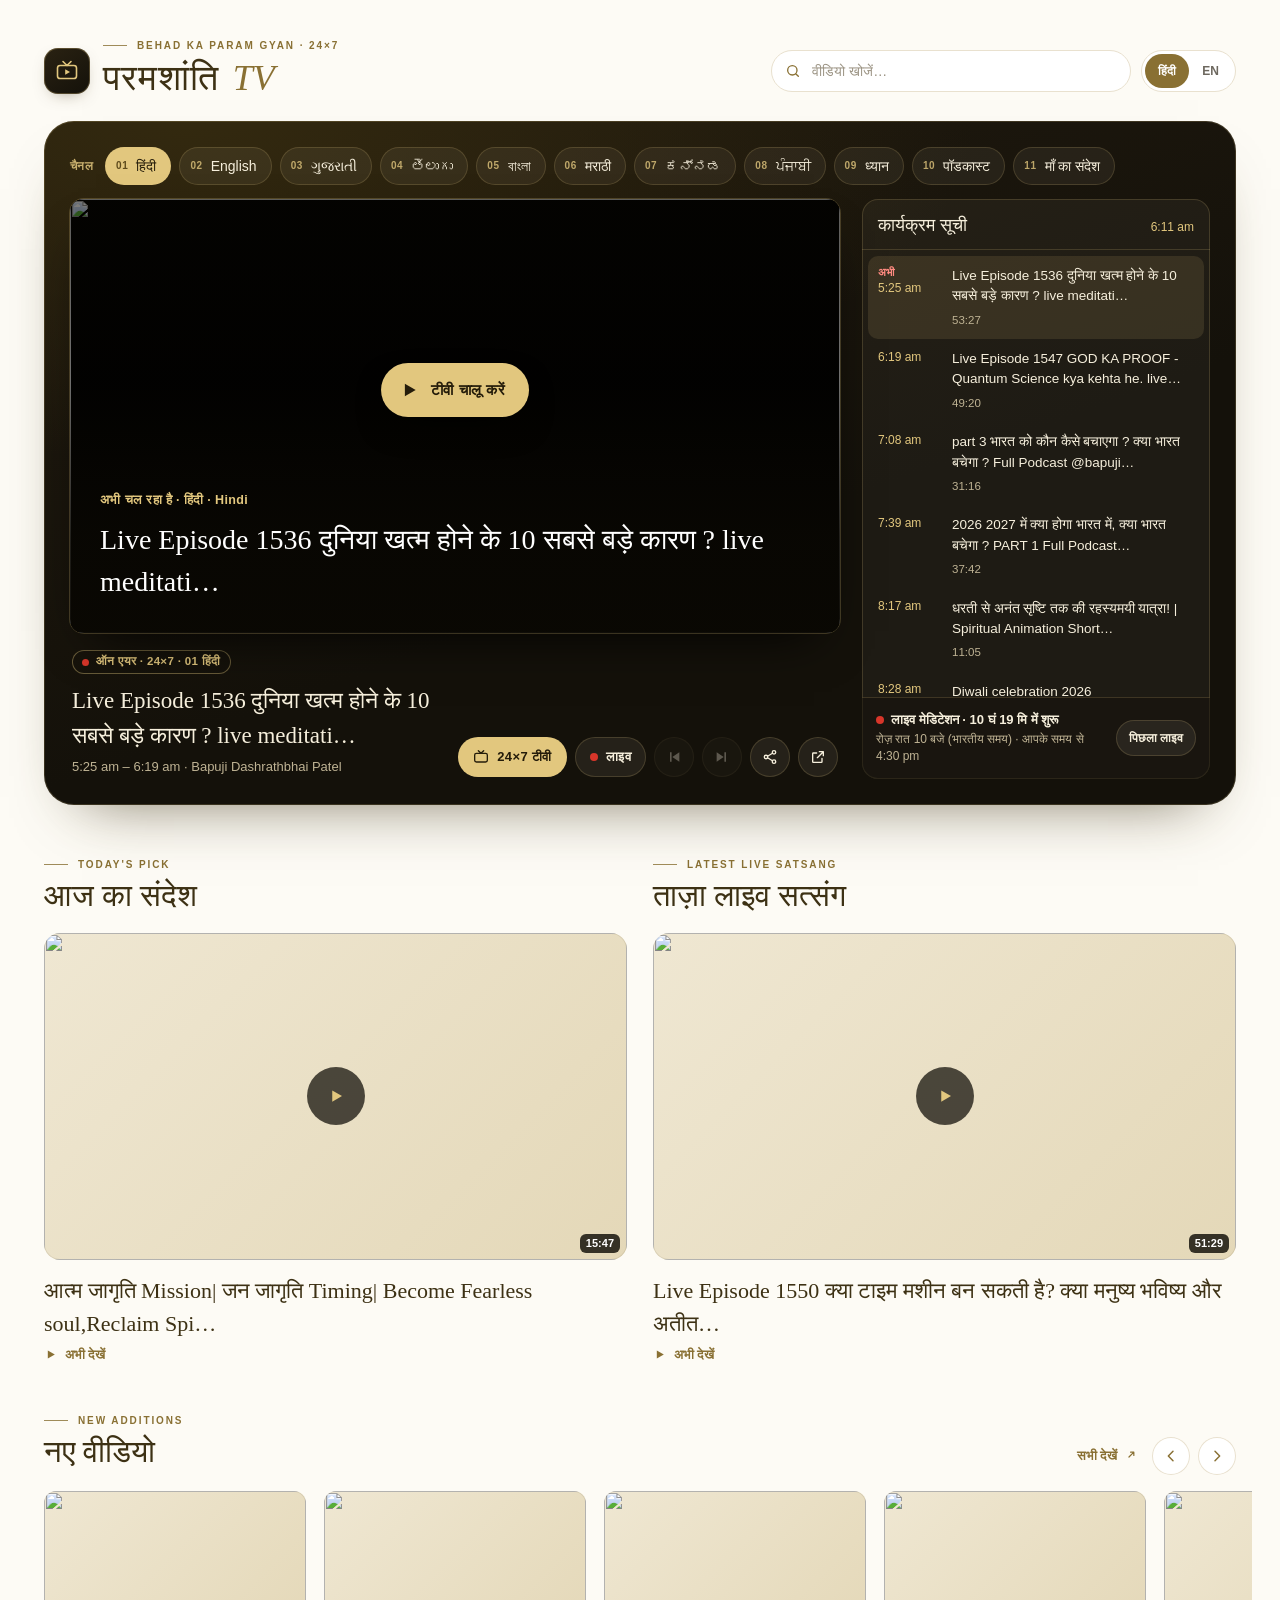
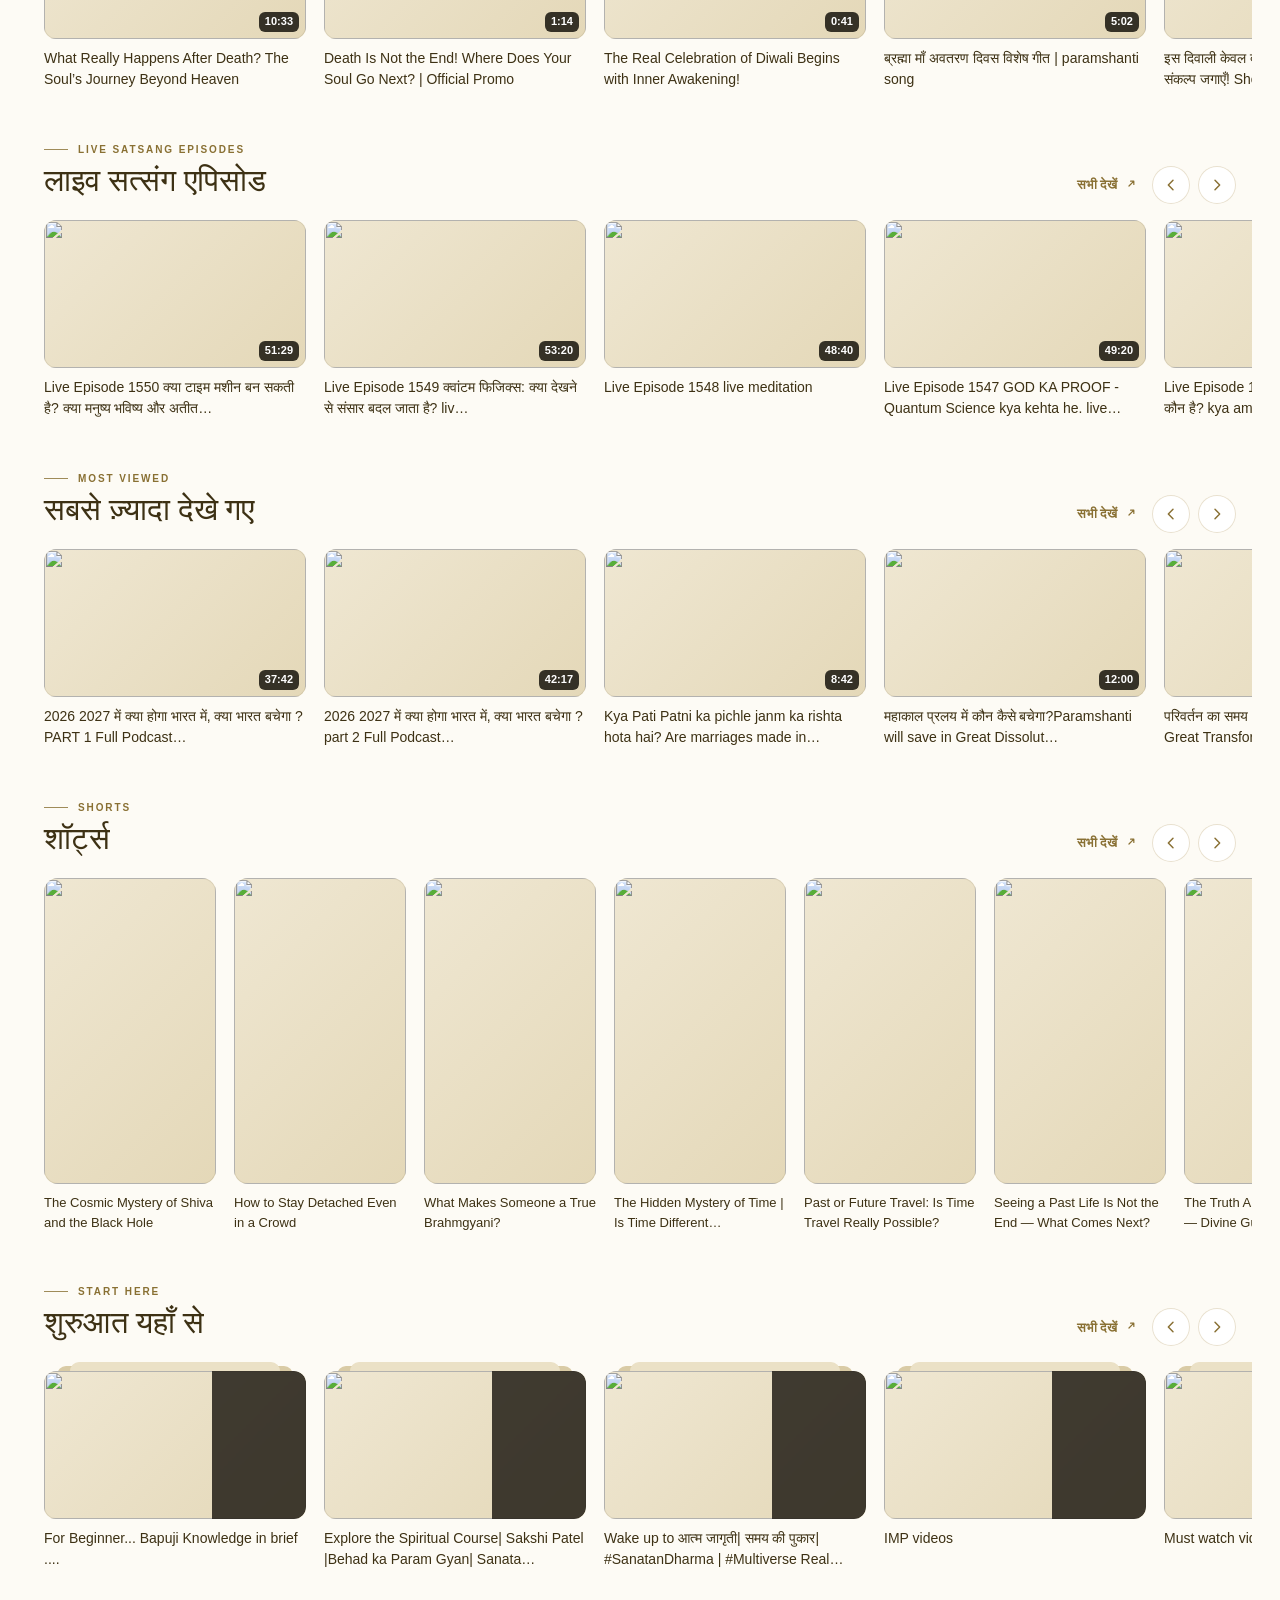
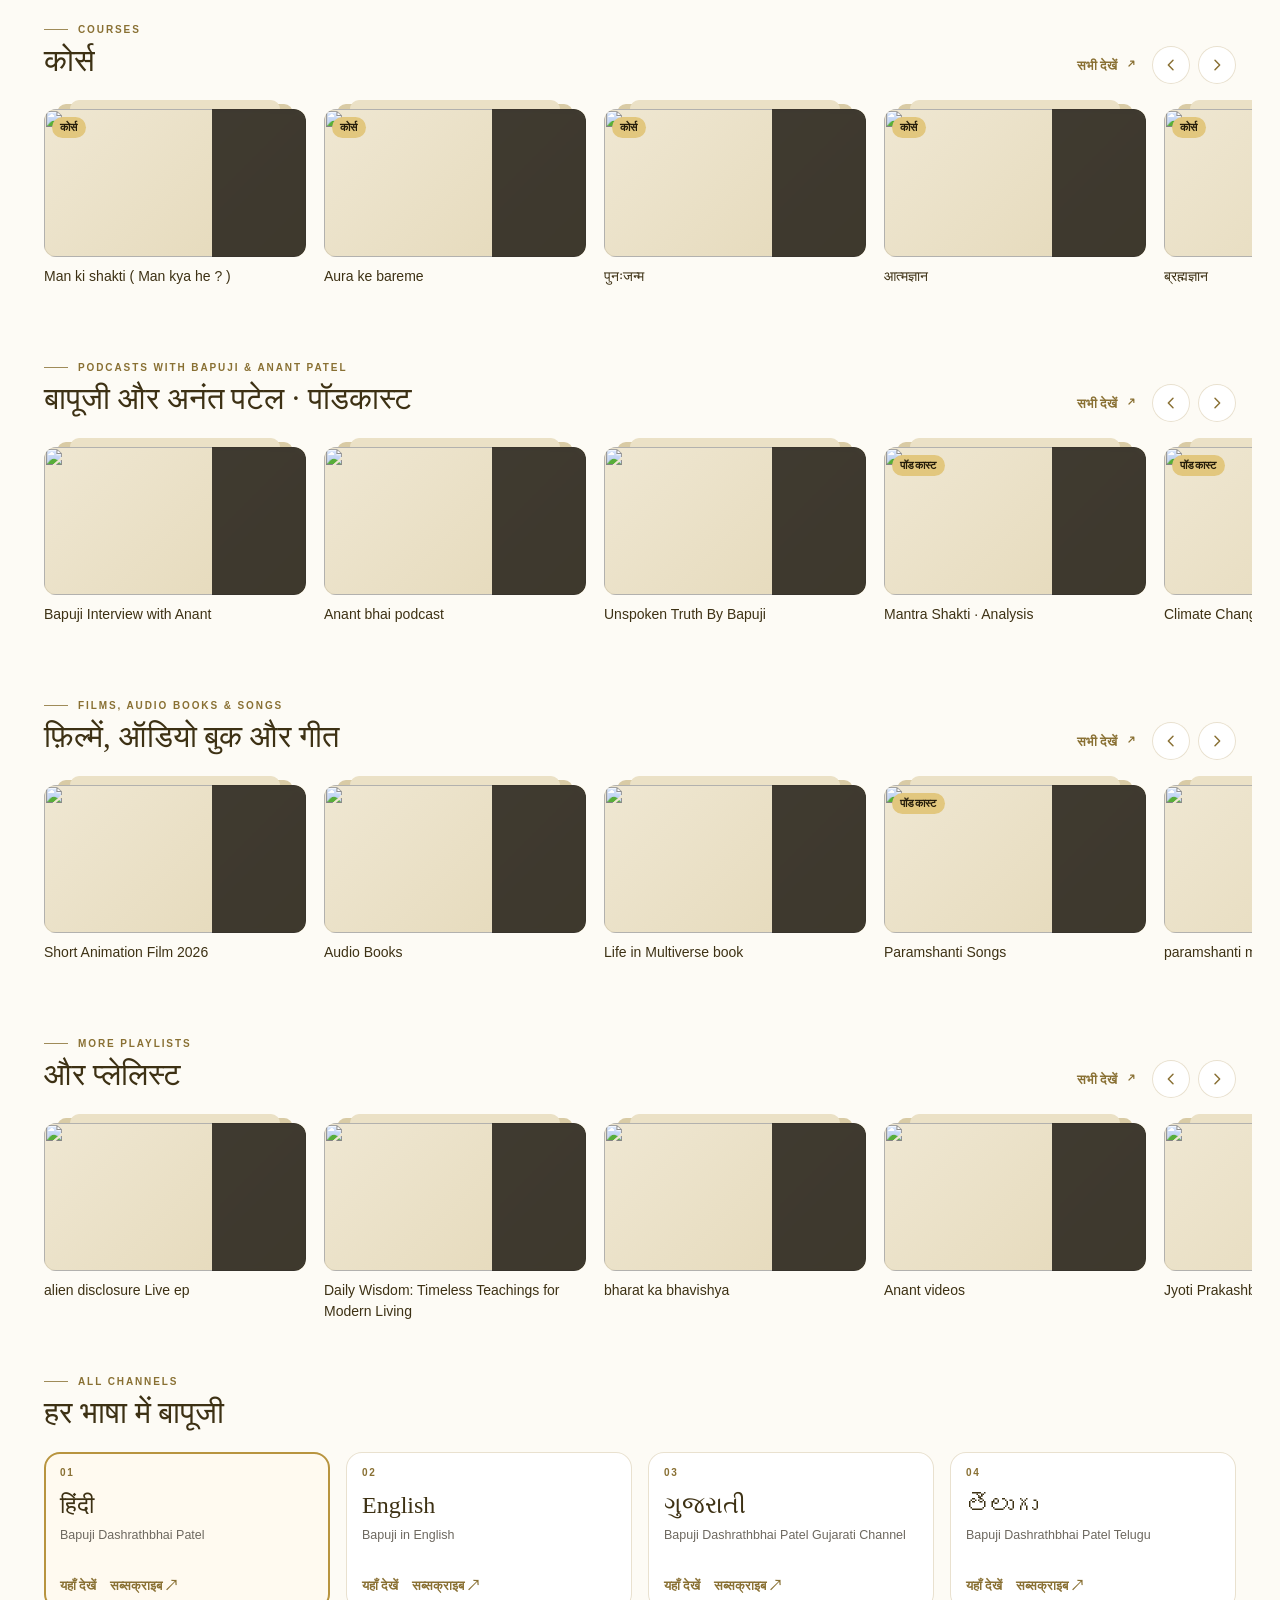
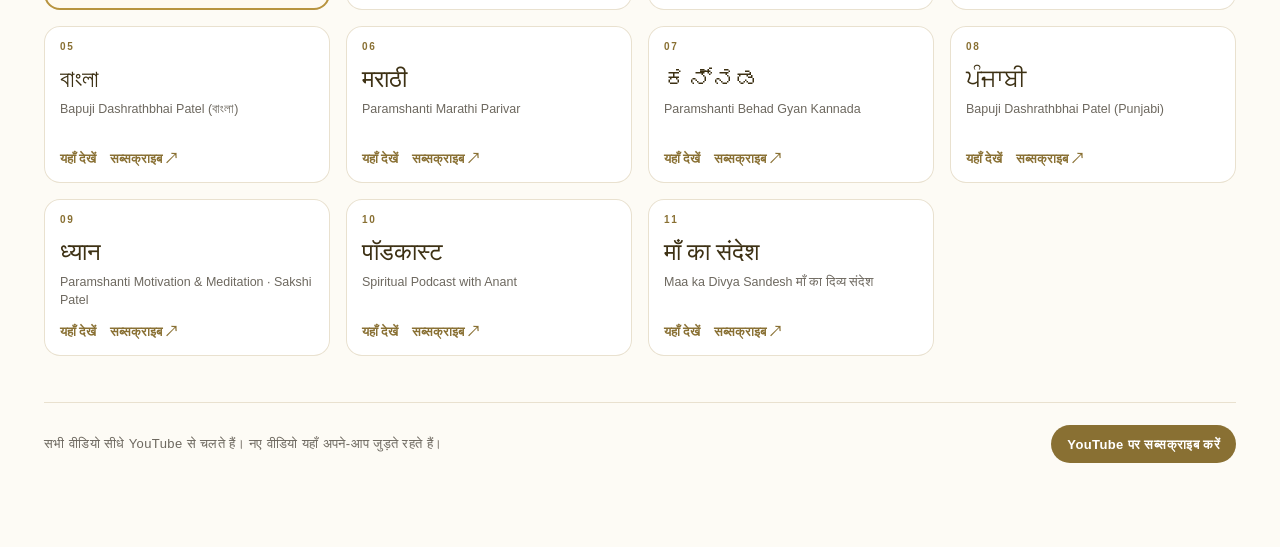
==== tv/paramshanti-tv.html @ e6269938 "Add Paramshanti TV: a TV-style page for Bapuji's YouTube channels One self-contained snippet for a S" ====
<!doctype html>
<html lang="hi">
<head>
<meta charset="utf-8">
<meta name="viewport" content="width=device-width, initial-scale=1">
<title>परमशांति TV</title>
<style>html,body{margin:0;background:#fdfbf5}</style>
</head>
<body>
<!-- Paramshanti TV · paste this whole snippet into one Squarespace Code Block (HTML) · built 2026-11-23 -->
<style id="pstv-style">
/* Paramshanti TV — self-contained, scoped to .pstv / .pstv-layer so it can sit inside a Squarespace Code Block. */
@font-face{font-family:'Psh20 DM Sans';font-style:normal;font-weight:400 600;font-display:swap;src:url(https://static1.squarespace.com/static/687e903fdaec501ece18160e/t/6ab61e0a50510f70ebcbad45/1790320138335/psh20-dm-sans.woff2) format('woff2');unicode-range:U+0000-00FF,U+0131,U+0152-0153,U+02BB-02BC,U+02C6,U+02DA,U+02DC,U+0304,U+0308,U+0329,U+2000-206F,U+20AC,U+2122,U+2191,U+2193,U+2212,U+2215,U+FEFF,U+FFFD}
@font-face{font-family:'Psh20 Noto Serif Devanagari';font-style:normal;font-weight:400;font-stretch:100%;font-display:swap;src:url(https://static1.squarespace.com/static/687e903fdaec501ece18160e/t/6ab61e0afb27b02ebd95bc57/1790320138478/psh20-noto-serif-devanagari.woff2) format('woff2');unicode-range:U+0900-097F,U+1CD0-1CF9,U+200C-200D,U+20A8,U+20B9,U+20F0,U+25CC,U+A830-A839,U+A8E0-A8FF,U+11B00-11B09}
@font-face{font-family:'Psh20 Playfair Display';font-style:italic;font-weight:400;font-display:swap;src:url(https://static1.squarespace.com/static/687e903fdaec501ece18160e/t/6ab61e0ae103ff379516e378/1790320138399/psh20-playfair-display-italic.woff2) format('woff2');unicode-range:U+0000-00FF,U+0131,U+0152-0153,U+02BB-02BC,U+02C6,U+02DA,U+02DC,U+0304,U+0308,U+0329,U+2000-206F,U+20AC,U+2122,U+2191,U+2193,U+2212,U+2215,U+FEFF,U+FFFD}
@font-face{font-family:'Psh20 Playfair Display';font-style:normal;font-weight:400;font-display:swap;src:url(https://static1.squarespace.com/static/687e903fdaec501ece18160e/t/6ab61ddef817c36bf025190b/1790320094421/psh20-playfair-display.woff2) format('woff2');unicode-range:U+0000-00FF,U+0131,U+0152-0153,U+02BB-02BC,U+02C6,U+02DA,U+02DC,U+0304,U+0308,U+0329,U+2000-206F,U+20AC,U+2122,U+2191,U+2193,U+2212,U+2215,U+FEFF,U+FFFD}

.pstv,.pstv-layer{
  --tv-paper:#fdfbf5;--tv-card:#ffffff;--tv-wash:#f6f1e4;--tv-ink:#3d3114;--tv-ink2:#5e4b1d;--tv-muted:#6d685f;
  --tv-line:#e9e1cf;--tv-gold:#897033;--tv-gold2:#b8943f;--tv-gold3:#e2c77e;--tv-night:#14110a;--tv-night2:#221b0f;
  --tv-night-line:rgba(226,199,126,.18);--tv-on-night:#f6efdc;--tv-on-night2:#bfb394;--tv-red:#d8362a;
  --tv-sans:'Psh20 DM Sans','DM Sans',-apple-system,BlinkMacSystemFont,'Segoe UI',Roboto,'Noto Sans Devanagari','Kohinoor Devanagari','Nirmala UI',Arial,sans-serif;
  --tv-serif:'Psh20 Playfair Display','Playfair Display','Psh20 Noto Serif Devanagari','Noto Serif Devanagari','Kohinoor Devanagari','Nirmala UI',Georgia,serif;
  --tv-ease:cubic-bezier(.22,.61,.36,1);
}
.pstv{box-sizing:border-box;position:relative;display:block;width:100%;margin:0;padding:22px 16px 56px;background:var(--tv-paper);color:var(--tv-ink);
  font:400 15px/1.55 var(--tv-sans);text-align:left;letter-spacing:0;-webkit-font-smoothing:antialiased;overflow-wrap:anywhere}
.pstv[data-w="m"]{padding:30px 28px 68px}
.pstv[data-w="l"]{padding:38px 44px 84px}
.pstv *,.pstv *::before,.pstv *::after,.pstv-layer *,.pstv-layer *::before,.pstv-layer *::after{box-sizing:border-box}
.pstv :where(h1,h2,h3,h4,p,ol,ul,li,figure){margin:0;padding:0;color:inherit;font:inherit;letter-spacing:inherit;text-transform:none;list-style:none}
.pstv :where(button),.pstv-layer :where(button){appearance:none;font:inherit;color:inherit;background:none;border:0;border-radius:0;padding:0;margin:0;cursor:pointer;text-align:inherit;letter-spacing:inherit;text-transform:none;min-height:0;box-shadow:none}
.pstv :where(a),.pstv-layer :where(a){color:inherit;text-decoration:none}
.pstv :where(img),.pstv-layer :where(img){display:block;max-width:100%}
.pstv svg,.pstv-layer svg{display:block;flex-shrink:0}
.pstv :where(button,a,input):focus-visible,.pstv-layer :where(button,a):focus-visible{outline:2px solid var(--tv-gold2);outline-offset:3px}
.pstv [hidden],.pstv-layer[hidden]{display:none!important}
.pstv .pstv-in{max-width:1480px;margin:0 auto}

/* ---------- top bar ---------- */
.pstv .pstv-top{display:flex;flex-wrap:wrap;align-items:center;gap:14px 20px;margin-bottom:18px}
.pstv .pstv-brand{display:flex;align-items:center;gap:13px;margin-right:auto;min-width:0}
.pstv .pstv-mark{width:46px;height:46px;border-radius:14px;display:grid;place-items:center;color:var(--tv-gold3);
  background:linear-gradient(145deg,#2a2212,#14110a);box-shadow:inset 0 0 0 1px rgba(226,199,126,.28),0 6px 18px -10px rgba(61,49,20,.7)}
.pstv .pstv-kicker{display:flex;align-items:center;gap:10px;font:600 10px/1.5 var(--tv-sans);letter-spacing:.19em;text-transform:uppercase;color:var(--tv-gold)}
.pstv .pstv-kicker::before{content:'';width:24px;height:1px;background:currentColor;opacity:.8}
.pstv .pstv-logo{font:400 30px/1.4 var(--tv-serif);color:var(--tv-ink);white-space:nowrap}
.pstv .pstv-logo em{font-style:italic;color:var(--tv-gold);margin-left:.12em}
.pstv[data-w="l"] .pstv-logo{font-size:36px}
.pstv .pstv-tools{display:flex;align-items:center;gap:10px;flex:1 1 260px;justify-content:flex-end;min-width:0}
.pstv .pstv-search{position:relative;flex:1 1 auto;max-width:360px;min-width:0}
.pstv .pstv-search svg{position:absolute;left:14px;top:50%;transform:translateY(-50%);color:var(--tv-gold);pointer-events:none}
.pstv .pstv-search input{width:100%;height:42px;margin:0;padding:0 14px 0 40px;border:1px solid var(--tv-line);border-radius:999px;background:var(--tv-card);
  color:var(--tv-ink);font:400 14px/1 var(--tv-sans);box-shadow:none;outline:0;transition:border-color .2s}
.pstv .pstv-search input::placeholder{color:#9b9383}
.pstv .pstv-search input:focus{border-color:var(--tv-gold2)}
.pstv .pstv-ui{display:inline-flex;border:1px solid var(--tv-line);border-radius:999px;background:var(--tv-card);padding:3px;flex:none}
.pstv .pstv-ui button{height:34px;padding:0 13px;border-radius:999px;font:600 12px/1 var(--tv-sans);color:var(--tv-muted)}
.pstv .pstv-ui button[aria-pressed="true"]{background:var(--tv-gold);color:#fff}

.pstv .is-deva{letter-spacing:.03em!important;text-transform:none!important}
.pstv .pstv-kicker.is-deva,.pstv .pstv-poster-k.is-deva{font-size:12.5px}
.pstv .pstv-badge.is-deva,.pstv .pstv-chlabel.is-deva{font-size:11.5px}
.pstv .pstv-gtime small.is-deva,.pstv .pstv-tag.is-deva{font-size:10.5px}

/* ---------- the TV set ---------- */
.pstv .pstv-set{position:relative;border-radius:22px;padding:14px;color:var(--tv-on-night);
  background:radial-gradient(120% 90% at 12% 0%,#33290f 0%,rgba(51,41,15,0) 55%),linear-gradient(160deg,var(--tv-night2),var(--tv-night) 60%);
  box-shadow:0 30px 60px -38px rgba(61,49,20,.75),inset 0 0 0 1px var(--tv-night-line)}
.pstv[data-w="m"] .pstv-set{padding:20px;border-radius:26px}
.pstv[data-w="l"] .pstv-set{padding:26px;border-radius:30px}

.pstv .pstv-chbar{display:flex;align-items:center;gap:12px;margin-bottom:14px;min-width:0}
.pstv .pstv-chlabel{flex:none;font:600 10px/1 var(--tv-sans);letter-spacing:.19em;text-transform:uppercase;color:var(--tv-gold3);opacity:.85}
.pstv .pstv-chips{display:flex;gap:8px;overflow-x:auto;scrollbar-width:none;padding:3px;margin:-3px;min-width:0;flex:1 1 auto;-webkit-overflow-scrolling:touch}
.pstv .pstv-chips::-webkit-scrollbar{display:none}
.pstv .pstv-chip{flex:none;display:inline-flex;align-items:center;gap:8px;height:38px;padding:0 15px 0 11px;border-radius:999px;
  background:rgba(246,239,220,.06);box-shadow:inset 0 0 0 1px var(--tv-night-line);color:var(--tv-on-night);font:500 14px/1 var(--tv-sans);white-space:nowrap;
  transition:background .2s,color .2s}
.pstv .pstv-chip i{font:600 10px/1 var(--tv-sans);font-style:normal;letter-spacing:.06em;color:var(--tv-gold3);opacity:.8;font-variant-numeric:tabular-nums}
.pstv .pstv-chip:hover{background:rgba(246,239,220,.12)}
.pstv .pstv-chip[aria-selected="true"]{background:var(--tv-gold3);color:#241c0a;box-shadow:none}
.pstv .pstv-chip[aria-selected="true"] i{color:#5e4b1d;opacity:1}

.pstv .pstv-stage{display:grid;gap:16px}
.pstv[data-w="l"] .pstv-stage{grid-template-columns:minmax(0,1fr) 348px;gap:22px;align-items:stretch}
.pstv .pstv-main{min-width:0}
.pstv .pstv-screen{position:relative;aspect-ratio:16/9;border-radius:14px;background:#000;box-shadow:0 0 0 1px rgba(226,199,126,.22),0 24px 50px -26px #000}
.pstv .pstv-frame{position:absolute;inset:0;border-radius:inherit;overflow:hidden;background:#000}
.pstv .pstv-frame iframe{position:absolute;inset:0;width:100%;height:100%;border:0;display:block}
.pstv .pstv-poster{position:absolute;inset:0;border-radius:inherit;overflow:hidden;display:flex;align-items:flex-end;background:#000;color:#fff;
  transition:opacity .5s var(--tv-ease),visibility .5s}
.pstv .pstv-poster img{position:absolute;inset:0;width:100%;height:100%;object-fit:cover;opacity:.72}
.pstv .pstv-poster::after{content:'';position:absolute;inset:0;background:linear-gradient(to top,rgba(10,8,3,.96),rgba(10,8,3,.82) 22%,rgba(10,8,3,.2) 58%,rgba(10,8,3,.35))}
.pstv .pstv-poster-text{position:relative;z-index:1;padding:18px 18px 20px;max-width:760px}
.pstv[data-w="l"] .pstv-poster-text{padding:28px 30px 30px}
.pstv .pstv-poster-k{font:600 10px/1.5 var(--tv-sans);letter-spacing:.19em;text-transform:uppercase;color:var(--tv-gold3)}
.pstv .pstv-poster-t{font:400 19px/1.5 var(--tv-serif);margin-top:2px;padding-top:.22em;display:-webkit-box;-webkit-line-clamp:2;-webkit-box-orient:vertical;overflow:hidden}
.pstv[data-w="s"] .pstv-poster-t{display:none}
.pstv[data-w="s"] .pstv-poster-play{top:50%;height:48px;font-size:14px}
.pstv[data-w="m"] .pstv-poster-t{font-size:24px}
.pstv[data-w="l"] .pstv-poster-t{font-size:28px}
.pstv .pstv-poster-play{position:absolute;z-index:1;left:50%;top:44%;transform:translate(-50%,-50%);display:flex;align-items:center;gap:12px;height:54px;padding:0 24px 0 18px;
  border-radius:999px;background:var(--tv-gold3);color:#241c0a;font:600 15px/1 var(--tv-sans);white-space:nowrap;box-shadow:0 14px 34px -12px rgba(0,0,0,.8);transition:transform .25s var(--tv-ease)}
.pstv .pstv-poster:hover .pstv-poster-play{transform:translate(-50%,-50%) scale(1.04)}
.pstv .pstv-screen.is-on .pstv-poster{opacity:0;visibility:hidden;pointer-events:none}
.pstv .pstv-screen.is-docked .pstv-poster{opacity:1;visibility:visible;pointer-events:none}
.pstv .pstv-screen.is-docked .pstv-poster-play{display:none}
.pstv .pstv-unmute{position:absolute;z-index:3;top:12px;left:50%;transform:translateX(-50%);display:inline-flex;align-items:center;gap:8px;height:38px;padding:0 16px 0 12px;
  border-radius:999px;background:rgba(20,17,10,.86);color:#fff;font:600 13px/1 var(--tv-sans);white-space:nowrap;box-shadow:inset 0 0 0 1px rgba(226,199,126,.5);backdrop-filter:blur(6px)}
.pstv .pstv-banner{position:absolute;z-index:3;left:12px;top:12px;padding:10px 16px;border-radius:12px;background:rgba(20,17,10,.88);color:#fff;
  box-shadow:inset 0 0 0 1px rgba(226,199,126,.4);pointer-events:none;opacity:0;transform:translateY(-8px);transition:opacity .3s,transform .3s var(--tv-ease)}
.pstv .pstv-banner.is-show{opacity:1;transform:none}
.pstv .pstv-banner b{display:block;font:600 10px/1.4 var(--tv-sans);letter-spacing:.19em;text-transform:uppercase;color:var(--tv-gold3)}
.pstv .pstv-banner span{font:400 20px/1.3 var(--tv-serif)}
.pstv .pstv-frame.is-docked{position:fixed;inset:auto 14px 14px auto;width:min(340px,58vw);aspect-ratio:16/9;z-index:99990;border-radius:12px;
  box-shadow:0 18px 44px -14px rgba(0,0,0,.7),0 0 0 1px rgba(226,199,126,.45)}
.pstv .pstv-dockx{position:absolute;z-index:4;top:6px;right:6px;width:30px;height:30px;border-radius:50%;background:rgba(20,17,10,.86);color:#fff;display:none;place-items:center}
.pstv .pstv-frame.is-docked .pstv-dockx{display:grid}

.pstv .pstv-now{display:grid;gap:12px;padding:16px 2px 2px}
.pstv[data-w="m"] .pstv-now,.pstv[data-w="l"] .pstv-now{grid-template-columns:minmax(0,1fr) auto;align-items:end;gap:16px 24px}
.pstv .pstv-badge{display:inline-flex;align-items:center;gap:7px;height:24px;padding:0 10px;border-radius:999px;font:600 10px/1 var(--tv-sans);letter-spacing:.14em;text-transform:uppercase;
  color:var(--tv-gold3);box-shadow:inset 0 0 0 1px rgba(226,199,126,.4)}
.pstv .pstv-badge::before{content:'';width:7px;height:7px;border-radius:50%;background:var(--tv-red);animation:pstv-pulse 1.8s infinite}
.pstv .pstv-badge[data-mode="vod"]::before,.pstv .pstv-badge[data-mode="list"]::before{background:var(--tv-gold3);animation:none}
@keyframes pstv-pulse{0%,100%{opacity:1}50%{opacity:.35}}
.pstv .pstv-title{font:400 19px/1.5 var(--tv-serif);color:var(--tv-on-night);margin-top:5px;padding-top:.22em;display:-webkit-box;-webkit-line-clamp:2;-webkit-box-orient:vertical;overflow:hidden}
.pstv[data-w="l"] .pstv-title{font-size:23px}
.pstv .pstv-sub{font:400 13px/1.5 var(--tv-sans);color:var(--tv-on-night2);margin-top:4px}
.pstv .pstv-ctl{display:flex;flex-wrap:wrap;gap:8px}
.pstv .pstv-btn{display:inline-flex;align-items:center;justify-content:center;gap:8px;height:40px;padding:0 15px;border-radius:999px;font:600 13px/1 var(--tv-sans);white-space:nowrap;
  color:var(--tv-on-night);background:rgba(246,239,220,.07);box-shadow:inset 0 0 0 1px var(--tv-night-line);transition:background .2s,color .2s,opacity .2s}
.pstv .pstv-btn:hover{background:rgba(246,239,220,.15)}
.pstv .pstv-btn.is-icon{width:40px;padding:0}
.pstv .pstv-btn[aria-pressed="true"]{background:var(--tv-gold3);color:#241c0a;box-shadow:none}
.pstv .pstv-btn[disabled]{opacity:.32;cursor:default;pointer-events:none}
.pstv .pstv-btn.is-live .pstv-dot{width:8px;height:8px;border-radius:50%;background:var(--tv-red)}
.pstv .pstv-btn.is-live.is-now .pstv-dot{animation:pstv-pulse 1.2s infinite}

/* ---------- programme guide ---------- */
.pstv .pstv-guide{display:flex;flex-direction:column;min-width:0;min-height:0;border-radius:16px;background:rgba(246,239,220,.045);box-shadow:inset 0 0 0 1px var(--tv-night-line);overflow:hidden}
.pstv[data-w="l"] .pstv-guide{position:relative}
.pstv[data-w="l"] .pstv-guide-in{position:absolute;inset:0;display:flex;flex-direction:column}
.pstv .pstv-guide-in{display:flex;flex-direction:column;min-height:0}
.pstv .pstv-guide-head{display:flex;align-items:baseline;justify-content:space-between;gap:12px;padding:15px 16px 11px;border-bottom:1px solid var(--tv-night-line)}
.pstv .pstv-guide-head h3{font:400 18px/1.3 var(--tv-serif);color:var(--tv-on-night)}
.pstv .pstv-clock{font:500 12px/1 var(--tv-sans);color:var(--tv-gold3);font-variant-numeric:tabular-nums;white-space:nowrap}
.pstv .pstv-glist{flex:1 1 auto;min-height:0;overflow-y:auto;max-height:340px;padding:6px;scrollbar-width:thin;scrollbar-color:rgba(226,199,126,.35) transparent}
.pstv[data-w="l"] .pstv-glist{max-height:none}
.pstv .pstv-gi{display:grid;grid-template-columns:64px minmax(0,1fr);gap:10px;align-items:start;width:100%;padding:9px 10px;border-radius:10px;transition:background .2s}
.pstv .pstv-gi:hover{background:rgba(246,239,220,.07)}
.pstv .pstv-gi.is-now{background:rgba(226,199,126,.12);cursor:default}
.pstv .pstv-gtime{font:500 12px/1.5 var(--tv-sans);color:var(--tv-gold3);font-variant-numeric:tabular-nums;white-space:nowrap}
.pstv .pstv-gtime small{display:block;font:600 9px/1.4 var(--tv-sans);letter-spacing:.14em;text-transform:uppercase;color:#ff8a80}
.pstv .pstv-gt{padding-top:.1em;font:400 13.5px/1.5 var(--tv-sans);color:var(--tv-on-night);display:-webkit-box;-webkit-line-clamp:2;-webkit-box-orient:vertical;overflow:hidden}
.pstv .pstv-gd{font:400 11.5px/1.4 var(--tv-sans);color:var(--tv-on-night2);margin-top:2px}
.pstv .pstv-gbar{height:3px;border-radius:3px;background:rgba(246,239,220,.14);margin-top:7px;overflow:hidden}
.pstv .pstv-gbar i{display:block;height:100%;background:var(--tv-gold3);border-radius:3px}
.pstv .pstv-livecard{flex:none;display:flex;align-items:center;gap:12px;padding:13px 14px;border-top:1px solid var(--tv-night-line);background:rgba(20,17,10,.5)}
.pstv .pstv-livecard-t{flex:1 1 auto;min-width:0}
.pstv .pstv-livecard-t b{display:flex;align-items:center;gap:7px;font:600 13px/1.4 var(--tv-sans);color:var(--tv-on-night)}
.pstv .pstv-livecard-t b::before{content:'';width:8px;height:8px;border-radius:50%;background:var(--tv-red);flex:none}
.pstv .pstv-livecard.is-now b::before{animation:pstv-pulse 1.2s infinite}
.pstv .pstv-livecard-t span{display:block;font:400 12px/1.45 var(--tv-sans);color:var(--tv-on-night2);margin-top:2px}
.pstv .pstv-livecard .pstv-btn{height:36px;padding:0 13px;font-size:12px;flex:none}
.pstv .pstv-livecard.is-now .pstv-btn{background:var(--tv-red);color:#fff;box-shadow:none}

/* ---------- body sections ---------- */
.pstv .pstv-body{margin-top:8px}
.pstv .pstv-sec{margin-top:38px}
.pstv[data-w="l"] .pstv-sec{margin-top:52px}
.pstv .pstv-head{display:flex;align-items:flex-end;gap:12px 16px;margin-bottom:16px}
.pstv .pstv-head-t{min-width:0;margin-right:auto}
.pstv .pstv-h2{font:400 25px/1.45 var(--tv-serif);color:var(--tv-ink);margin-top:2px}
.pstv[data-w="l"] .pstv-h2{font-size:31px}
.pstv .pstv-more{flex:none;display:inline-flex;align-items:center;gap:6px;height:36px;font:600 12.5px/1 var(--tv-sans);color:var(--tv-gold);border-bottom:1px solid transparent;white-space:nowrap}
.pstv .pstv-more:hover{color:var(--tv-ink2)}
.pstv .pstv-arrows{display:none;gap:8px;flex:none}
.pstv[data-w="m"] .pstv-arrows,.pstv[data-w="l"] .pstv-arrows{display:flex}
.pstv .pstv-arrow{width:38px;height:38px;border-radius:50%;display:grid;place-items:center;background:var(--tv-card);color:var(--tv-gold);box-shadow:inset 0 0 0 1px var(--tv-line);transition:background .2s,color .2s}
.pstv .pstv-arrow:hover{background:var(--tv-gold);color:#fff}
.pstv .pstv-rail{display:flex;gap:14px;overflow-x:auto;scroll-snap-type:x proximity;scrollbar-width:none;padding:4px 16px 10px;margin:-4px -16px -10px;scroll-padding-left:16px;-webkit-overflow-scrolling:touch}
.pstv .pstv-rail::-webkit-scrollbar{display:none}
.pstv[data-w="l"] .pstv-rail{gap:18px}

.pstv .pstv-card{flex:none;width:232px;scroll-snap-align:start;display:block;text-align:left}
.pstv[data-w="l"] .pstv-card{width:262px}
.pstv .pstv-grid .pstv-card{width:auto}
.pstv .pstv-th{position:relative;display:block;aspect-ratio:16/9;border-radius:12px;overflow:hidden;background:linear-gradient(135deg,#efe7d2,#e4d8b8)}
.pstv .pstv-th img{width:100%;height:100%;object-fit:cover;transition:transform .5s var(--tv-ease)}
.pstv .pstv-card:hover .pstv-th img{transform:scale(1.045)}
.pstv .pstv-th::after{content:'';position:absolute;inset:0;border-radius:inherit;box-shadow:inset 0 0 0 1px rgba(61,49,20,.1);pointer-events:none}
.pstv .pstv-dur{position:absolute;right:7px;bottom:7px;padding:3px 6px;border-radius:6px;background:rgba(20,17,10,.84);color:#fff;font:600 11px/1.2 var(--tv-sans);font-variant-numeric:tabular-nums}
.pstv .pstv-pl{position:absolute;left:50%;top:50%;width:46px;height:46px;margin:-23px 0 0 -23px;border-radius:50%;display:grid;place-items:center;background:rgba(20,17,10,.74);color:var(--tv-gold3);
  opacity:0;transform:scale(.86);transition:opacity .25s,transform .25s var(--tv-ease)}
.pstv .pstv-card:hover .pstv-pl,.pstv .pstv-card:focus-visible .pstv-pl{opacity:1;transform:none}
.pstv .pstv-card.is-cur .pstv-th{box-shadow:0 0 0 2px var(--tv-paper),0 0 0 4px var(--tv-gold2)}
.pstv .pstv-ct{display:-webkit-box;-webkit-line-clamp:2;-webkit-box-orient:vertical;overflow:hidden;margin-top:8px;padding-top:.12em;font:500 14px/1.5 var(--tv-sans);color:var(--tv-ink);min-height:3.12em}
.pstv .pstv-ct.is-wait{color:transparent;border-radius:6px;background:linear-gradient(90deg,#f1ead9,#f8f3e6,#f1ead9);background-size:200% 100%;animation:pstv-shim 1.4s linear infinite;min-height:0;height:1.3em;width:82%}
@keyframes pstv-shim{to{background-position:-200% 0}}
.pstv .pstv-card:hover .pstv-ct{color:var(--tv-gold)}

.pstv .pstv-card.is-short{width:148px}
.pstv[data-w="l"] .pstv-card.is-short{width:172px}
.pstv .pstv-card.is-short .pstv-th{aspect-ratio:9/16;border-radius:14px}
.pstv .pstv-card.is-short .pstv-ct{font-size:13px}

.pstv .pstv-card.is-end{display:grid;place-items:center;aspect-ratio:16/9;align-self:flex-start;border-radius:12px;border:1px dashed #cfc19a;color:var(--tv-gold);font:600 13px/1.4 var(--tv-sans);text-align:center;padding:12px;transition:background .2s}
.pstv .pstv-card.is-end:hover{background:var(--tv-wash)}
.pstv .pstv-card.is-end.is-short{aspect-ratio:9/16}
.pstv .pstv-card.is-end span{display:grid;justify-items:center;gap:8px}

/* collections (playlists / courses / podcasts) */
.pstv .pstv-col{flex:none;width:232px;scroll-snap-align:start;text-align:left;display:block}
.pstv[data-w="l"] .pstv-col{width:262px}
.pstv .pstv-col-th{position:relative;display:block;margin-top:9px}
.pstv .pstv-col-th::before,.pstv .pstv-col-th::after{content:'';position:absolute;left:5%;right:5%;top:-5px;height:12px;border-radius:9px 9px 0 0;background:#d9cba5}
.pstv .pstv-col-th::after{left:10%;right:10%;top:-9px;background:#ebe1c6}
.pstv .pstv-col .pstv-th{z-index:1}
.pstv .pstv-count{position:absolute;right:0;top:0;bottom:0;width:36%;display:grid;place-content:center;justify-items:center;gap:5px;background:rgba(20,17,10,.8);color:#fff;font:600 11px/1.3 var(--tv-sans);text-align:center;backdrop-filter:blur(2px)}
.pstv .pstv-count b{font:400 23px/1 var(--tv-serif);color:var(--tv-gold3)}
.pstv .pstv-tag{position:absolute;left:8px;top:8px;padding:4px 8px;border-radius:999px;background:var(--tv-gold3);color:#241c0a;font:600 9.5px/1.2 var(--tv-sans);letter-spacing:.12em;text-transform:uppercase}
.pstv .pstv-col:hover .pstv-th img{transform:scale(1.045)}
.pstv .pstv-col:hover .pstv-ct{color:var(--tv-gold)}
.pstv .pstv-col[aria-expanded="true"] .pstv-th{box-shadow:0 0 0 2px var(--tv-paper),0 0 0 4px var(--tv-gold2)}

.pstv .pstv-panel{margin-top:18px;padding:18px 16px 20px;border-radius:18px;background:var(--tv-wash);box-shadow:inset 0 0 0 1px var(--tv-line)}
.pstv[data-w="l"] .pstv-panel{padding:24px 26px 26px}
.pstv .pstv-panel-head{display:flex;flex-wrap:wrap;align-items:center;gap:10px 12px;margin-bottom:16px}
.pstv .pstv-panel-head h3{font:400 21px/1.35 var(--tv-serif);color:var(--tv-ink);margin-right:auto;min-width:0}
.pstv .pstv-panel-head h3 small{display:block;font:400 12.5px/1.5 var(--tv-sans);color:var(--tv-muted)}
.pstv .pstv-pill{display:inline-flex;align-items:center;gap:8px;height:38px;padding:0 16px;border-radius:999px;font:600 13px/1 var(--tv-sans);white-space:nowrap;background:var(--tv-gold);color:#fff;transition:background .2s}
.pstv .pstv-pill:hover{background:#6f5a26}
.pstv .pstv-pill.is-ghost{background:var(--tv-card);color:var(--tv-gold);box-shadow:inset 0 0 0 1px var(--tv-line)}
.pstv .pstv-pill.is-ghost:hover{background:#fff;color:var(--tv-ink2)}
.pstv .pstv-pill.is-x{width:38px;padding:0;justify-content:center}
.pstv .pstv-grid{display:grid;grid-template-columns:repeat(2,minmax(0,1fr));gap:18px 12px}
.pstv[data-w="m"] .pstv-grid{grid-template-columns:repeat(3,minmax(0,1fr));gap:22px 16px}
.pstv[data-w="l"] .pstv-grid{grid-template-columns:repeat(5,minmax(0,1fr));gap:26px 18px}
.pstv .pstv-note{font:400 14px/1.6 var(--tv-sans);color:var(--tv-muted)}
.pstv .pstv-panel-foot{display:flex;justify-content:center;margin-top:20px}

/* today + latest live */
.pstv .pstv-duo{display:grid;gap:22px}
.pstv[data-w="m"] .pstv-duo,.pstv[data-w="l"] .pstv-duo{grid-template-columns:repeat(2,minmax(0,1fr));gap:26px}
.pstv .pstv-feature{display:block;text-align:left}
.pstv .pstv-feature .pstv-th{border-radius:16px;margin-top:14px}
.pstv .pstv-feature .pstv-pl{opacity:1;transform:none;width:58px;height:58px;margin:-29px 0 0 -29px}
.pstv .pstv-feature:hover .pstv-th img{transform:scale(1.03)}
.pstv .pstv-feature-t{font:400 19px/1.5 var(--tv-serif);color:var(--tv-ink);margin-top:9px;padding-top:.22em;display:-webkit-box;-webkit-line-clamp:2;-webkit-box-orient:vertical;overflow:hidden}
.pstv[data-w="l"] .pstv-feature-t{font-size:22px}
.pstv .pstv-feature:hover .pstv-feature-t{color:var(--tv-gold)}
.pstv .pstv-feature-m{display:flex;align-items:center;gap:8px;margin-top:8px;font:600 12.5px/1 var(--tv-sans);color:var(--tv-gold)}

/* languages */
.pstv .pstv-langs{display:grid;grid-template-columns:repeat(2,minmax(0,1fr));gap:12px}
.pstv[data-w="m"] .pstv-langs{grid-template-columns:repeat(3,minmax(0,1fr));gap:14px}
.pstv[data-w="l"] .pstv-langs{grid-template-columns:repeat(4,minmax(0,1fr));gap:16px}
.pstv .pstv-lang{display:flex;flex-direction:column;gap:3px;padding:16px 16px 14px;border-radius:16px;background:var(--tv-card);box-shadow:inset 0 0 0 1px var(--tv-line);min-width:0;transition:box-shadow .2s,transform .25s var(--tv-ease)}
.pstv .pstv-lang:hover{box-shadow:inset 0 0 0 1px var(--tv-gold2);transform:translateY(-2px)}
.pstv .pstv-lang.is-cur{background:#fffaf0;box-shadow:inset 0 0 0 2px var(--tv-gold2)}
.pstv .pstv-lang-n{font:600 10px/1 var(--tv-sans);letter-spacing:.16em;color:var(--tv-gold);font-variant-numeric:tabular-nums}
.pstv .pstv-lang-name{font:400 24px/1.5 var(--tv-serif);color:var(--tv-ink);margin-top:6px}
.pstv .pstv-lang-en{font:400 12.5px/1.45 var(--tv-sans);color:var(--tv-muted);display:-webkit-box;-webkit-line-clamp:2;-webkit-box-orient:vertical;overflow:hidden;min-height:2.9em}
.pstv .pstv-lang-a{display:flex;flex-wrap:wrap;gap:6px 14px;margin-top:10px;font:600 12.5px/1.6 var(--tv-sans);color:var(--tv-gold)}
.pstv .pstv-lang-a button:hover,.pstv .pstv-lang-a a:hover{color:var(--tv-ink2);text-decoration:underline}

.pstv .pstv-foot{margin-top:46px;padding-top:22px;border-top:1px solid var(--tv-line);display:flex;flex-wrap:wrap;align-items:center;gap:14px 20px;font:400 13px/1.6 var(--tv-sans);color:var(--tv-muted)}
.pstv .pstv-foot p{margin-right:auto;max-width:640px}
.pstv .pstv-toast{position:fixed;left:50%;bottom:26px;transform:translate(-50%,16px);z-index:99995;padding:11px 18px;border-radius:999px;background:var(--tv-night);color:#fff;font:600 13px/1 var(--tv-sans);opacity:0;pointer-events:none;transition:opacity .25s,transform .25s var(--tv-ease)}
.pstv .pstv-toast.is-show{opacity:1;transform:translate(-50%,0)}
.pstv .pstv-probe{position:absolute;left:-9999px;top:0;width:200px;height:113px;overflow:hidden;visibility:hidden;pointer-events:none}

/* shorts viewer (moved to <body>) */
.pstv-layer{position:fixed;inset:0;z-index:99998;display:grid;place-items:center;padding:14px;background:rgba(14,11,5,.9);font:400 15px/1.5 var(--tv-sans);color:#fff;-webkit-font-smoothing:antialiased}
.pstv-layer .pstv-sh{position:relative;display:grid;grid-template-columns:auto minmax(0,auto) auto;align-items:center;gap:10px;max-width:100%}
.pstv-layer .pstv-sh-frame{position:relative;height:min(82vh,760px);aspect-ratio:9/16;max-width:calc(100vw - 28px);border-radius:16px;overflow:hidden;background:#000;box-shadow:0 0 0 1px rgba(226,199,126,.35),0 30px 70px -20px #000}
.pstv-layer .pstv-sh-frame iframe{position:absolute;inset:0;width:100%;height:100%;border:0}
.pstv-layer .pstv-sh-nav{width:46px;height:46px;border-radius:50%;display:grid;place-items:center;background:rgba(246,239,220,.12);color:#fff;box-shadow:inset 0 0 0 1px rgba(226,199,126,.35)}
.pstv-layer .pstv-sh-nav:hover{background:rgba(246,239,220,.24)}
.pstv-layer .pstv-sh-nav[disabled]{opacity:.25;pointer-events:none}
.pstv-layer .pstv-sh-x{position:absolute;top:14px;right:14px;width:44px;height:44px;border-radius:50%;display:grid;place-items:center;background:rgba(246,239,220,.14);color:#fff;z-index:2}
.pstv-layer .pstv-sh-t{grid-column:1/-1;justify-self:center;max-width:min(92vw,520px);text-align:center;font:400 14px/1.45 var(--tv-sans);color:#f6efdc;display:-webkit-box;-webkit-line-clamp:2;-webkit-box-orient:vertical;overflow:hidden;margin:2px 0 0}
@media (max-width:560px){
  .pstv-layer .pstv-sh{grid-template-columns:1fr 1fr}
  .pstv-layer .pstv-sh-frame{grid-column:1/-1;height:min(74vh,640px);justify-self:center}
  .pstv-layer .pstv-sh-nav{justify-self:center;grid-row:3}
  .pstv-layer .pstv-sh-t{grid-row:2}
}
@media (prefers-reduced-motion:reduce){
  .pstv *,.pstv-layer *{animation:none!important;transition:none!important;scroll-behavior:auto!important}
}

</style>
<section class="pstv" id="pstv" lang="hi" data-w="s" aria-label="Paramshanti TV">
  <div class="pstv-in">
    <header class="pstv-top">
      <div class="pstv-brand">
        <span class="pstv-mark" aria-hidden="true">
          <svg width="24" height="24" viewBox="0 0 24 24" fill="none" stroke="currentColor" stroke-width="1.6" stroke-linecap="round" stroke-linejoin="round"><rect x="2.5" y="6.5" width="19" height="13" rx="2.6"/><path d="M8 2.5l4 4 4-4"/><path d="M10.2 10.2v5.6l4.8-2.8z" fill="currentColor" stroke="none"/></svg>
        </span>
        <div>
          <p class="pstv-kicker" data-t="tagline">Behad ka Param Gyan</p>
          <h1 class="pstv-logo"><span data-t="brand">परमशांति</span> <em>TV</em></h1>
        </div>
      </div>
      <div class="pstv-tools">
        <label class="pstv-search">
          <svg width="16" height="16" viewBox="0 0 24 24" fill="none" stroke="currentColor" stroke-width="2" stroke-linecap="round"><circle cx="11" cy="11" r="7"/><path d="M20 20l-3.6-3.6"/></svg>
          <input type="search" id="pstv-q" autocomplete="off" placeholder="वीडियो खोजें…" aria-label="वीडियो खोजें">
        </label>
        <div class="pstv-ui" role="group" aria-label="Language of this page">
          <button type="button" data-ui="hi" aria-pressed="true">हिंदी</button>
          <button type="button" data-ui="en" aria-pressed="false">EN</button>
        </div>
      </div>
    </header>

    <div class="pstv-set" id="pstv-set">
      <div class="pstv-chbar">
        <span class="pstv-chlabel" data-t="chan">चैनल</span>
        <div class="pstv-chips" id="pstv-chips" role="tablist" aria-label="Channels"></div>
      </div>
      <div class="pstv-stage">
        <div class="pstv-main">
          <div class="pstv-screen" id="pstv-screen">
            <div class="pstv-frame" id="pstv-frame">
              <div id="pstv-player"></div>
              <button type="button" class="pstv-dockx" id="pstv-dockx" aria-label="Close mini player">
                <svg width="14" height="14" viewBox="0 0 24 24" fill="none" stroke="currentColor" stroke-width="2.4" stroke-linecap="round"><path d="M5 5l14 14M19 5L5 19"/></svg>
              </button>
            </div>
            <button type="button" class="pstv-poster" id="pstv-poster">
              <img id="pstv-poster-img" alt="" decoding="async">
              <span class="pstv-poster-play">
                <svg width="20" height="20" viewBox="0 0 24 24" fill="currentColor"><path d="M7 4.5v15l13-7.5z"/></svg>
                <span data-t="turnon">टीवी चालू करें</span>
              </span>
              <span class="pstv-poster-text">
                <span class="pstv-poster-k" id="pstv-poster-k"></span>
                <span class="pstv-poster-t" id="pstv-poster-t"></span>
              </span>
            </button>
            <button type="button" class="pstv-unmute" id="pstv-unmute" hidden>
              <svg width="16" height="16" viewBox="0 0 24 24" fill="none" stroke="currentColor" stroke-width="2" stroke-linecap="round" stroke-linejoin="round"><path d="M4 9.5h3.5L12 5.5v13l-4.5-4H4z" fill="currentColor"/><path d="M16 9l5 6M21 9l-5 6"/></svg>
              <span data-t="unmute">आवाज़ चालू करें</span>
            </button>
            <div class="pstv-banner" id="pstv-banner" aria-hidden="true"><b></b><span></span></div>
          </div>
          <div class="pstv-now">
            <div>
              <span class="pstv-badge" id="pstv-badge" data-mode="tv"></span>
              <h2 class="pstv-title" id="pstv-title" aria-live="polite"></h2>
              <p class="pstv-sub" id="pstv-sub"></p>
            </div>
            <div class="pstv-ctl">
              <button type="button" class="pstv-btn" id="pstv-b-tv" aria-pressed="true">
                <svg width="16" height="16" viewBox="0 0 24 24" fill="none" stroke="currentColor" stroke-width="2" stroke-linecap="round" stroke-linejoin="round"><rect x="2.5" y="6.5" width="19" height="13" rx="2.6"/><path d="M8 2.5l4 4 4-4"/></svg>
                <span data-t="tv247">24×7 टीवी</span>
              </button>
              <button type="button" class="pstv-btn is-live" id="pstv-b-live" aria-pressed="false"><span class="pstv-dot"></span><span data-t="live">लाइव</span></button>
              <button type="button" class="pstv-btn is-icon" id="pstv-b-prev" data-ta="prev" aria-label="पिछला" disabled>
                <svg width="16" height="16" viewBox="0 0 24 24" fill="currentColor"><path d="M6 5h2.4v14H6zM20 5v14L9.5 12z"/></svg>
              </button>
              <button type="button" class="pstv-btn is-icon" id="pstv-b-next" data-ta="next" aria-label="अगला" disabled>
                <svg width="16" height="16" viewBox="0 0 24 24" fill="currentColor"><path d="M15.6 5H18v14h-2.4zM4 5v14l10.5-7z"/></svg>
              </button>
              <button type="button" class="pstv-btn is-icon" id="pstv-b-share" data-ta="share" aria-label="शेयर">
                <svg width="16" height="16" viewBox="0 0 24 24" fill="none" stroke="currentColor" stroke-width="2" stroke-linecap="round" stroke-linejoin="round"><circle cx="18" cy="5" r="2.6"/><circle cx="6" cy="12" r="2.6"/><circle cx="18" cy="19" r="2.6"/><path d="M8.3 10.8l7.4-4.5M8.3 13.2l7.4 4.5"/></svg>
              </button>
              <a class="pstv-btn is-icon" id="pstv-b-yt" data-ta="yt" aria-label="YouTube पर देखें" target="_blank" rel="noopener" href="https://www.youtube.com/@bapujidashrathbhaipatel">
                <svg width="16" height="16" viewBox="0 0 24 24" fill="none" stroke="currentColor" stroke-width="2" stroke-linecap="round" stroke-linejoin="round"><path d="M14 4h6v6M20 4l-9 9M18 14v5a1 1 0 0 1-1 1H5a1 1 0 0 1-1-1V7a1 1 0 0 1 1-1h5"/></svg>
              </a>
            </div>
          </div>
        </div>
        <aside class="pstv-guide" aria-label="Programme guide">
          <div class="pstv-guide-in">
            <div class="pstv-guide-head"><h3 id="pstv-guide-h"></h3><span class="pstv-clock" id="pstv-clock"></span></div>
            <ol class="pstv-glist" id="pstv-glist"></ol>
            <div class="pstv-livecard" id="pstv-livecard" hidden>
              <div class="pstv-livecard-t"><b id="pstv-live-h"></b><span id="pstv-live-s"></span></div>
              <button type="button" class="pstv-btn" id="pstv-live-b"></button>
            </div>
          </div>
        </aside>
      </div>
    </div>

    <div class="pstv-body" id="pstv-body">
      <noscript><p class="pstv-note" style="margin-top:24px">Paramshanti TV needs JavaScript. You can watch every video on <a href="https://www.youtube.com/@bapujidashrathbhaipatel" style="text-decoration:underline">YouTube</a>.</p></noscript>
    </div>

    <footer class="pstv-foot">
      <p data-t="foot">सभी वीडियो सीधे YouTube से चलते हैं। नए वीडियो यहाँ अपने-आप जुड़ते रहते हैं।</p>
      <a class="pstv-pill" id="pstv-sub-link" target="_blank" rel="noopener" href="https://www.youtube.com/@bapujidashrathbhaipatel?sub_confirmation=1" data-t="subscribeYT">YouTube पर सब्सक्राइब करें</a>
    </footer>
  </div>
  <div class="pstv-probe" id="pstv-probe" aria-hidden="true"></div>
  <div class="pstv-toast" id="pstv-toast" role="status"></div>
</section>

<script id="pstv-data" type="application/json">{"gen":"2026-11-23","main":"UC01X7d2bKFGxdk8tQ0ZKzOQ","V":{"NcglnAtOalk":["What Really Happens After Death? The Soul’s Journey Beyond Heaven",633],"hGB_HeVjqdA":["Death Is Not the End! Where Does Your Soul Go Next? | Official Promo",74],"s8oc1GUC8j4":["The Real Celebration of Diwali Begins with Inner Awakening!",41],"1tbOQ0BPjOw":["ब्रह्मा माँ अवतरण दिवस विशेष गीत | paramshanti song",302],"GhGS3oMJ9A0":["इस दिवाली केवल दीप नहीं, अनंत संभावनाएँ और दिव्य संकल्प जगाएँ! Short An…",470],"PtsCepo_BCg":["11 स्टॉल, एक दिव्य संदेश! सनातन ज्ञान की यात्रा | Ahmedabad Book Festiv…",888],"NQOx_-twIcY":["Ahmedabad Book Festival 2026 का आखिरी दिन! एक अद्भुत अनुभव और बड़ा संकल…",232],"knae4-81V1k":["धरती से अनंत सृष्टि तक की रहस्यमयी यात्रा! | Spiritual Animation Short…",665],"OIeXMvdPvnE":["अहमदाबाद इंटरनेशनल बुक फेस्टिवल 2026 | परम ज्ञान की पुस्तकों का अद्भुत…",249],"cqUQwqsSjLA":["जागो! समय तुम्हें पुकार रहा है(परमशांति का परिचय) audio book",2255],"TuUEI8NyS1g":["आत्मा की शक्ति कितनी है? | आत्मा की कलाओं का रहस्य",680],"qQxQZTmB55s":["पुत्र की आत्मा ने पूछा—“आप मेरे कौन हैं?” | राजा चित्रकेतु की कथा Spiri…",591],"gKHBxB9zyZE":["स्वर्गलोक की अद्भुत यात्रा! स्वर्गलोक में आखिर क्या हुआ? | Spiritual An…",480],"Awx5yn3qSdA":["माया के जाल से आत्मजागृति तक! | एक आत्मा की अद्भुत यात्रा | Spiritual A…",688],"97EBdEpAm90":["નવરાત્રી Mataji Na Garba માતાજીના ગરબા | Navratri Songs | Gujarati Garb…",250],"iMGSRb0jNXM":["कर्म का धागा | outstanding | Animated Short Film",537],"f46yeDdfgrY":["Mysteries of the Himalayas: The Secret of Gyanganj | Short Film",656],"SpJ5GwHgLB0":["विश्व का सबसे Powerful ध्यान |Animation Short Film",1113],"CO5hnWyee_I":["The Truth About What Happens After Death Short Animation Film",306],"kVjsxaGxjH4":["14 लोकों से परमधाम तक: पूरे ब्रह्मांड का रहस्य Short Animation Film",648],"8qNpl-ZFthw":["Live Episode 1550 क्या टाइम मशीन बन सकती है? क्या मनुष्य भविष्य और अतीत…",3089],"DCk_8FzeJyw":["Live Episode 1549 क्वांटम फिजिक्स: क्या देखने से संसार बदल जाता है? liv…",3200],"ecdLO9qo79k":["Live Episode 1548 live meditation",2920],"8SAFK1EyvAg":["Live Episode 1547 GOD KA PROOF - Quantum Science kya kehta he. live med…",2960],"Rl_0rWewiO0":["Live Episode 1546 संसार में सबसे सुखी मनुष्य कौन है? kya amir jyada suk…",3506],"DzfXCiMSQtE":["Doomsday 13 नवंबर 2026 को दुनिया का अंत? Live Episode 1545 live meditat…",2761],"-OzzzFES9fk":["Diwali celebration 2026",1150],"pCh8Ziqfkec":["माँ के अवतरण दिवस पर दिवाली का दिव्य उत्सव",445],"gG_TsaPxj_U":["Live Episode 1543 live meditation",1866],"Q5Xy_lZLjLY":["Live Episode 1542 live meditation",2430],"DXHhH9G0-t8":["LIVE : Ahmedabad international book festival 2026 visit C47 OUR SHOP",3454],"J83KmXJ0ogA":["Live Episode 1540 live meditation",1731],"Y-K8yrcFQZc":["Live Episode 1539 live meditation",3231],"dMRgALqNQrg":["Live Episode मन की शक्ति का रहस्य — जो विज्ञान ने मस्तिष्क में देखा! 15…",3786],"PExNdFjzlxM":["Live Episode 1537 Manusmriti पूरा सच, EXPOSED / विवाद की जड़ kya ? live…",2590],"yqlG6ERf0Dg":["Live Episode 1536 दुनिया खत्म होने के 10 सबसे बड़े कारण ? live meditati…",3207],"AvXuYHZTj-k":["Live Episode 1535 मेरी मर्ज़ी से नहीं हुआ, इसलिए यह भगवान की ही मर्ज़ी…",1998],"oZe_0sY8V7g":["Live Episode 1534 god will vs my ego , live meditation",3094],"atxb0MJy2Ng":["Live Episode 1533 अध्यात्म की तीसरी आँख: स्वयं से विश्वकल्याण तक की यात…",3610],"EM5-8YEazAU":["Live Episode 1532 ट्रंप ने AI को कहा SUPER INTELLIGENCE! अब आगे क्या?",1865],"w0r3IrjEaOY":["2026 2027 में क्या होगा भारत में, क्या भारत बचेगा ? PART 1 Full Podcast…",2262],"J01Llz5NOro":["2026 2027 में क्या होगा भारत में, क्या भारत बचेगा ? part 2 Full Podcast…",2537],"mmrq5M8L_Js":["Kya Pati Patni ka pichle janm ka rishta hota hai? Are marriages made in…",522],"k3PpsivhfeA":["महाकाल प्रलय में कौन कैसे बचेगा?Paramshanti will save in Great Dissolut…",720],"rGhFPuxSlv4":["परिवर्तन का समय आचुका है II Join in Multiverse Great Transformation, NO…",562],"i0b4LOdskTI":["Bharat Kese Bachega ? परमसत्य सनातन ज्ञान से आप स्वयं को और परिवार को क…",1884],"ycDqFiYxqXg":["part 3 भारत को कौन कैसे बचाएगा ? क्या भारत बचेगा ? Full Podcast @bapuji…",1876],"oB48TCgFNS0":["आत्म जागृति Mission| जन जागृति Timing| Become Fearless soul,Reclaim Spi…",947],"Jk6DGPJ_7PE":["7 Secret of Shiva part 1, Unknown Facts , शिव aur Shankar kaise alag ha…",3601],"uPSmp58fGeI":["सदा काल के लिए मृत्यु लोक अमर लोक में परिवर्तित होने वाला है।Beyond Dea…",1931],"abvRe5HypI0":["क्या यह समय आत्मजागृति का है? Time for spiritual awakening|Behad gyan क…",520],"lWrFPTJ9Lwg":["AI & Alien की ताज़ा ख़बर 2024 , 25-26 किनका होगा राज ? धरती पर एलियंस क…",817],"Lv7o70foK7k":["आत्मा के 10 अद्भुत रहस्य|Q&A|10 Untold Facts|Is Soul mortal or immortal…",1102],"evDUdeIRQsc":["2024, 2025-26 भूत प्रेत करेंगे आतंक या उनका होगा अंत ? क्या भूत प्रेत त…",4200],"z7HPeus7iOY":["Daily Live Meditation with Sakshi Patel | Hindi | #meditation #yoga #gy…",835],"g7uraEB88cw":["परमशांति का संदेश, आत्मा की शक्ति: विश्व कल्याण का दिव्य मार्ग",1489],"y939WlBmYrA":["महाकाल प्रलय में कौन कैसे बचेगा ? PART 2 - 5. Great Dissolution/Judgeme…",2821],"hXIQSYJz0uI":["Life after Death|Mrityu ke baad ka sach|Patriot, Handicap, Bermuda Tria…",2765],"iGSdG99QA_c":["संकल्प शक्ति से दुनिया का परिवर्तन|BEHAD Power of Paramshanti vibration…",57],"dWVMMSCiK98":["आत्मज्ञान ही अंतिम धर्म होगा! आने वाला है सभी पंथों का विसर्जन by Bapuj…",1752],"AmWdMJeADVM":["The Cosmic Mystery of Shiva and the Black Hole",0],"ucAkwbCAD30":["How to Stay Detached Even in a Crowd",0],"EQrdnv9cPEI":["What Makes Someone a True Brahmgyani?",0],"lAgqKXGo1j4":["The Hidden Mystery of Time | Is Time Different Everywhere?",0],"xKFoyxTnGDU":["Past or Future Travel: Is Time Travel Really Possible?",0],"AcIV3yWOr0c":["Seeing a Past Life Is Not the End — What Comes Next?",0],"_ezTdyxP4Bw":["The Truth About Channeling — Divine Guidance or Psychological Experienc…",0],"e_3sCLpaN1M":["Why Soul-Consciousness Is Essential in Today’s Restless World",0],"VieJOm925qY":["When Your Karma Becomes a Sankalp for Vishwa Kalyan",0],"3uQkL54xzfM":["How Deeply Does Your DNA Influence Disease?",0],"ve5DL_P49fw":["Give Knowledge, Transform a Life | Gyan Daan Maha Daan",0],"ku09JtgIGUo":["Vimanas of Satyug vs Modern UFO Mystery",0],"g6TiLEqE55I":["The ‘nature’ and ‘meaning’ of Tantra Mantra Part 2 ENGLISH",4616],"MoZvyqJJTt0":["The Era Of Spiritual Awakening, Fascinating facts about Ram Mandir in A…",1066],"r8p_VjdKcR0":["The ‘nature’ and ‘meaning’ of Tantra Mantra Part 1 ENGLISH",869],"zIntb29wjfc":["How to Meditate ? Learn Paramshanti Meditation with Anant & Sakshi Pate…",1070],"osNXruXdFO0":["2024, 2025-26 Will ghosts terrorize or will they end? Who will decide t…",4099],"sBFgCsjXwrw":["2024, 2025-26 Will ghosts terrorize or will they end? Who will decide t…",1008],"SvGDVBRlNOE":["Why expert predictions fail ENGLISH",676],"ZpbKHqVK3Rs":["Can Kids See Ghosts? Energies, Spirits & Angels ? ENGLISH",1067],"oiJN-lyx3Ps":["Moon Landing Real or Fake by bapuji's divine vision, Does anyone live a…",532],"l1PFFjYPv2Y":["A search for the truth of past life regression English",572],"AtPCwmG42Wo":["LIFE WITHOUT DREAMS English",580],"0zFA1wLIMXs":["Brahm, the principal of non Duality ,Sanatan gyan English",651],"cGDUWU9n3PQ":["All predictions go wrong at the time of multiverse change, Understandin…",521],"jcMYbyoqJVc":["Titanic Missing Submarine Titan, who is behind the accident ? alien or…",471],"7Jy8ofjOwh4":["Asteroid belt 'Paatal Lok': A hidden world II ENGLISH",346],"3k1EwNMcJPs":["Life in Andromeda II Andromeda and Beyond II The Exciting Search for Ex…",3350],"wsSn3drLs3E":["who will survive in mahakal pralay II PART 1 II Cosmic dissolution expl…",645],"bwX4MDI_Tvc":["who will survive in mahakal pralay II PART 2 II Cosmic dissolution expl…",3845],"tdBGqOY1M8A":["FUTURE NEW WORLD II Predictions for the world II ENGLISH",2738],"gxa9gCOxLMI":["Ibrahim soul | History Of Islam | bapuji's vision II ENGLISH",675],"-Py4zG23Ogk":["Guided Meditation II English II SAKSHI",1387],"XouFxgE-UZU":["3D to 5D 5th Dimension vs New Multiverse II Cosmic Civilizations II ENG…",820],"Z7V5mMSz3fw":["The Soul 10 Fascinating Facts II MUST WATCH VIDEO II",763],"XJ6ZZFwLRqE":["A Very Short Introduction Behad Gyan ENGLISH",240],"TXpzk9Gh-M0":["60 Spiritual Rapid Fire Question & Answer (ENGLISH)",739],"dRMuTHip4Zw":["36 Spiritual Rapid Fire Question & Answer (ENGLISH)",463],"tw8yhWfDwa0":["Soulmate or past life relationship? ENGLISH",1099],"8MHhv-ommJ0":["Who lives in the other dimension? - Parallel Universes -Secret Talk wit…",2282],"gmGFtvoj_ew":["The Secret Of Transformation Process",1052],"J8nImzUwCUE":["7 Secret Of Shiva II Shiv Gyaan II Shiv Knowledge II Part 2",1225],"mmo8UKCu-Qw":["7 Secret Of Shiva part 1 ENGLISH | shiv gyaan | shiv knowledge | P 1",5430],"wLAlw_7Cgb4":["II Aliens II UFO II Extraterrestrial II Alien Universe II Dadaji Explai…",588],"qhHzH4z7q78":["Correlation Between Science & Spirituality (Sakshi Voice English)",1246],"35kZKZS9KdE":["After Life Belief Conversation with Bapuji (Sakshi Voice English)",2357],"0_rbLo98P1g":["Conversation on Meditation with Bapuji (Sakshi Voice English)",2225],"-ROMURYqoQo":["The Origins of Universe By Bapuji (Sakshi Voice English)",1555],"43wkBojcwrA":["Three Worlds & Different Dimensions Explained by Bapuji (Sakshi Voice E…",1289],"CBFyoEi5QPQ":["How to Achieve the States of Samadhi Bapuji's knowledge (Sakshi Voice E…",258],"xu-9BqH_Spc":["Powerful Daily Mantras for Happiness, Love, Positivity & Wellbeing",455],"rwpr1_cUMTM":["BAPUJI KNOWLEDGE (ENGLISH) by Sakshi Patel",722],"srjeNauCLNg":["Life In Multiverse Book English Audio Chapters 10-20 By Bapuji Dashrath…",16219],"nqbvC9-DZmI":["Life In Multiverse Book English Audio Chapters 1-9 By Bapuji Dashrathbh…",18080],"H9mFPRsB4MI":["The Golden Age is Coming",310],"nmd_neKIFl4":["The NEW EARTH is COMING Dolores Cannon",409],"AFPowJ2nSFM":["જાગો! સમય તમને પોકારી રહ્યો છે! (પરમશાંતિનો પરિચય કરાવતું પુસ્તક)",2878],"8QZhU6arbCM":["ગુરુ પૂર્ણિમાનું સાચું રહસ્ય",1247],"6BqfwJKSlXQ":["2029: શું પ્રલય જ એકમાત્ર સમાધાન છે? | બાપુજી દશરથભાઈ પટેલના દિવ્ય વિચા…",2751],"EEyLuZhtNts":["૨૦૨૯: શું પ્રલય જ એકમાત્ર સમાધાન છે?",2751],"cMoBxAASwGA":["શું તમારા વિચારો દુનિયા બદલી શકે છે? | સૂક્ષ્મ અને કારણ જગતનું વિજ્ઞાન",3070],"-C775d8sfdU":["વિશ્વમાં પરમ શાંતિ સ્થાપવા માટેનો સાચો માર્ગ",3070],"FWPJScEwewQ":["દાદા ભગવાન અને બાપુજી દશરથભાઈ પટેલ ના જ્ઞાનની ગહન ચર્ચા",2016],"j1r6LMBs0v4":["શું AI આત્માને સમજી શકે છે? | બાપુજી દશરથભાઈ પટેલ",578],"xRepXOLSOP4":["પરમ શાંતિ મંત્રનો પ્રભાવ અને તેની સૂક્ષ્મ શક્તિઓ",201],"PjF2NOnilUo":["મૃત્યુ સમયે આત્માનો અનુભવ: અંત સમયનું જ્ઞાન | બાપુજી દશરથભાઈ પટેલ",968],"RHiCiOkja9M":["કર્મોની ગુહ્ય ગતિનું રહસ્ય | બાપુજી દશરથભાઈ પટેલ",1042],"jszTNbnHAnU":["શું મોક્ષ કાયમી નથી? મોક્ષ પછી ફરી જન્મ? ચોંકાવનારું આધ્યાત્મિક સત્ય",4423],"EWvbGVSaqqA":["શું અનંતા અનંત બ્રહ્માંડનો અંત કે પ્રલય નજીક છે ? બ્રહ્માંડની સમાપ્તિ,…",654],"BILlpG4PM6k":["હદ અને બેહદ ની આત્મા",270],"2-K5D2Txe7s":["પરિવર્તન નો સમય શરૂ થઇ ગયો છે....",854],"7A2xlghoNzg":["Morning meditation with Behad ke Dadaji✨🙏🏻✨",3001],"mRmGmzNH_io":["આત્માના 10 રહસ્યો part 2",800],"TNhlp749phk":["મોક્ષ પ્રાપ્તિ પર ચર્ચા શિવરાત્રી પ્રોગ્રામ 2023 important questions an…",961],"wLp1v4rYD_g":["ધ્યાન અને યોગ II શીખો અનંત ની સાથે II Meditation in Gujarati | types of…",1956],"eHyKhDuM46w":["શિવના 7 અજાણ્યા રાહશ્યો 7 Secret of shiva part 1Gujarati",3291],"tzCU0mi_-ac":["બાપુજી ઘ્વારા આત્મજાગૃતિ સંદેશ par 1",430],"v8HxmFJljuE":["ઈશ્વર, ધન અને મન વિશે માનવની સૌથી મોટી ભૂલ",4312],"ofqzulTIZZo":["૩૩ કરોડ દેવી દેવતાઓનો સમય આવી રહ્યો છે....",748],"wrW892T8KsM":["કારણ શરીર ના રોગ થી મુક્તિ",0],"CXhi6PhMX4U":["કારણ શરીર માં રોગ નું કારણ છે",0],"RbAYgQpJxYQ":["શું આ સ્પેશ્યલ કળિયુગ છે ?",0],"nscH0Kn018s":["શું એલિયન્સ ને રોકી શકાય ? 2028 2029",0],"Bc0NU25cJ4E":["Su thase sansar nu ?",0],"_hj-IIuFKJ8":["Bapuji goal",0],"Q41fzGdL0EE":["subscribe ‎@spiritualpodcastwithanant new channel",0],"tnPETQLBXag":["God Realization #shorts",0],"2REXC1UDOVU":["बोलना सोचना माना भोगी, मन का मौन माना योगी।",0],"m2259JlJF8s":["The Accurate Method of Yoga - By Bapuji #meditation #shorts",0],"WSoOUXPuPeM":["మాయ ప్రపంజలంలో ఇరుక్కుపోతారు మానవులంతా మరి మేలుకొనేది ఎప్పుడూ by 💝 Beha…",657],"QnGmmnvWPi8":["భాగ్యవిధాత భగవంతుడిని పొందిన వారికి భాగ్యానికి కొదవ లేదు BY 💖 Behad MAA…",514],"JcFOpBahUpw":["*18-11-2026* ఈ రోజు పురుషార్ధమునకు 💗 బేహాద్ ఆకారి బాప్ యొక్క సందేశం 💗 త…",307],"qMk7fIyV36Q":["*17-11*2026* ఈ రోజు పురుషార్ధమునకు 💗 బేహాద్ ఆకారి బాప్ యొక్క సందేశం 💗 త…",548],"s8ALUS-mxvk":["మహావవీరాత్మలై పరమ జ్ఞానసంజీవినితో లక్ష్యంలేని బెహదాత్మలను మేలుకోల్పoడి…",794],"QxvZCKJr8lw":["నేను ఆత్మను… అనంత జ్యోతిని! ✨ మన అసలైన స్వరూపం ఏమిటి? హృదయాన్ని తాకే తె…",389],"7_fxdqm0TPM":["అందరికంటే ముందు బేహాద్ బాప్ ను గుర్తించి బేహద్ ప్రాప్తిని పొందేవారు BY💖…",711],"Yko6JDHuKXU":["*16-11-2026-ఈ రోజు పురుషార్ధమునకు 💗 బేహాద్ ఆకారి బాప్ యొక్క సందేశం 💗 తె…",281],"fzm855dqazM":["మీ దగ్గర ఉన్న బేహాద్ శక్తులు విశ్వ కళ్యాణసేవ కోసం ఉపయోగించండి BY 💖 BEHA…",342],"id1EnutA7Ew":["15-11-2026* ఈ రోజు పురుషార్ధమునకు💗 బేహాద్ ఆకారి బాప్ యొక్క సందేశం 💗తెలు…",460],"-22Fwf-f8Js":["భూమి మీద ఎన్ని లక్షల కోట్ల సంవత్సరాల నుండి ఉన్నామో తెలుసా by 💕 Anant Pa…",333],"FirkzfsSX6g":["ఏక్ బాప్ దుజా నా కోయి అనేసమర్పణభావంతో సదా స్నేహి సహాయోగి గా ఉండండి",204],"6JWN2y83s3E":["ఆత్మ ఏ ఏ దేహాలతో ప్రయాణం చేస్తుంది ?- బాపూజీ దశరథ్ భాయ్ పటేల్ - తెలుగు",1294],"BBzS2G_8oAs":["కుండలినిశక్తి-- షడ్ చక్రాల మెడిటేషిస్ అంటే ఏమిటి? by బాపూజీ in తెలుగులో",1883],"8KNphB6fSt8":["శివుడు మానవాత్మలో ప్రవేశించుతారా ? మరాటి డబ్బింగ్",607],"edlDBKpa2XA":["*IN MALAYALAM* \"WHAT IS GLOBAL WARMING by 🌿BAPUJI 🌿",301],"f024-n4y5Ls":["మనిషి మనసు ను చదవడం .ఎలా .ఫేస్ రీడింగ్ .ఎలా చేయవచ్చు by bapuji .",771],"Z8VlQjlKh28":["విశ్వము యొక్క ప్రకృతి నియమం Law of Universe By Bapuji Dashrathbhai Pate…",1771],"hT8-aRnc_IA":["అతీంద్రియ మానసిక శక్తి (లేవిటేశన్) - బాపూజీ దశరథ్ భాయ్ పటేల్- తెలుగు",410],"0uHyGqmmUak":["పరమ దివ్య యోగం By Bapuji Dashrathbhai Patel Telugu",1465],"KqiZBi6VgFU":["⁠⁠తెనాలి నుండి S P B K దేవి అక్కయ్య గారి జ్ఞాన అనుభవం for B K &P B",2312],"sKBNR4ejr2c":["మరణం తర్వాత జీవితం పార్ట్ 1 by Bapuji Dashrathbhai Patel Telugu",2081],"5tj6aOxCdUQ":["స్తూల తత్వముల నుండి పరమ్ తత్వము లోకి మారే విధానము పార్ట్-1 by Bapuji Da…",1987],"UhaP5xc7OaM":["సాత్విక ఆహారం యొక్క అర్దం .దాని ఆవశ్యకత .by anant (తెలుగులో )",470],"4ZdqbX4K4KY":["సామూహిక విముక్తి: ఒక దివ్య ఆత్మ ప్రయాణం",0],"47sFjxvybhs":["కోపం మిమ్మల్ని ఎలా నాశనం చేస్తుంది",0],"67XqOOFwXLY":["మహాభారత యుద్ధం తర్వాత కూడా భూమిపై మార్పు రాకపోవడానికి సూక్ష్మ కారణం!",0],"ueB1HsZsK_A":["దేవతలు జ్ఞానాన్ని ఎందుకు వినేవారు కాదు?",0],"51xiO8spOIs":["ఇది మరిన్ని జన్మలు తీసుకునే సమయం కాదు… ఆత్మ మేల్కొనే సమయం!",0],"X8bH8HzPuII":["కర్మలు చేస్తూనే పరమాత్మ స్మృతిలో ఉండండి… నిరంతర యోగిగా అవ్వండి!",0],"MbEgXGQEmPo":["సమాధి శ్రేష్టమైనదా లేక కర్మయోగి జీవితమా?",0],"U7-amDAn-fM":["కర్మల వలలో చిక్కుకోకుండా మనస్సును తేలికగా ఉంచుకోవడం ఎలా?",0],"0-yH3NewxW4":["మీ విజయం నిశ్చితమే! కానీ ఈ 5 విషయాలు తప్పక తెలుసుకోండి! ✨బాపూజీ దివ్య స…",0],"tPIj_gh2C_w":["కర్తను కాను, భోక్తను కాను అని తెలుసుకుంటే కర్మబంధాలు ఉండవు!",0],"Euwf2pgqtxs":["అతిగా ఆలోచించడం ఆపండి – ఆత్మస్వరూపంలో స్థితమవ్వండి!",0],"oH7ugKRCnJw":["విజ్ఞానం బ్రహ్మాండాన్ని చేరింది… ఆత్మ రహస్యం మాత్రం ఇంకా మిగిలే ఉంది!",0],"piHqQXj2Ss8":["বাপুজির জ্ঞান এখন বাংলায় ✦ ২০টি বই সম্পূর্ণ বিনামূল্যে",19],"pXcli987NiQ":["আত্মারও কি মৃত্যু হয়? আত্মার ১০টি রহস্য | বাপুজি দশরথভাই প্যাটেল",1200],"Mh404wV8VUg":["এলিয়েনদের আত্মিক শক্তি বনাম টেলিস্কোপ: কীভাবে তারা বর্তমান সময় দেখে?",1007],"b1Ro-twSZZI":["এলিয়েনরা কি সত্যিই আছে? | Aliens Life Book Review Bangla",1369],"7YXtwsmKm0s":["মৃত্যুর আগে প্রতিটি মানুষের জানা উচিত! | Eternal Mysteries of the Soul…",718],"o8CP5EJI-Mc":["মহাজাগতিক ভূ রাজনীতি",401],"ZhpSrhncrq4":["🎵 নীরু মা বেহদ পরমধাম প্রকাশ | পরমশান্তির দিব্য ভক্তিমূলক (Bangla Devot…",316],"AIakNooXCC0":["Not Ghosts or Spirits — Your Fear Is Your Greatest Enemy | The Real Tru…",363],"MYs_VObFs6k":["মেডিটেশনের বৈজ্ঞানিক শক্তি",366],"Mtzd8eTWnPg":["মহাবিশ্বের লুকানো ফ্রিকোয়েন্সি",344],"VcC4Q7owwCU":["২০২৬: শেষ সতর্কতা | Humanity Turning Point | Spiritual Warning 2026",333],"tXuy-JejBxs":["কৃষ্ণের লীলা সত্য না গল্প? | Krishna Leela Reality Explained",241],"8NaMFnvoZsE":["নিজের আত্মার দর্শন || আত্ম দর্শন By @bapujidashrathbhaipatel",550],"3C2s3wIbDXg":["শিব এখন কী করছেন ? ব্রহ্মা, বিষ্ণু, রাম ও কৃষ্ণ কোথায় আছেন আজ",94],"CvZVGli-0_c":["পাস্ট লাইফ রিগ্রেশন থেরাপি'র রহস্য কী ? অতীত জীবন রিগ্রেশন থেরাপি: এটা…",389],"dZ4Du5JyOhk":["@bapujidashrathbhaipatel Third Eye In Bangla | | তৃতীয় চক্ষু বা দিব্যদ…",168],"hPW9k8CR_-c":["মহাপ্রলয় কি শুরু হয়েছে? পরবর্তীতে কী হবে?Future of World& War|| MUST…",724],"-D0PTClsCgs":["২০২৯–২০৩০ এ AI এর দুনিয়া কেমন হবে ?",416],"98Y1m7igwXo":["আর কত সময় বাকি? কল্কি অবতার?",650],"9Qwlo3aAa8k":["33 Koti Devi Devta Kothay Theke Elo? | Sanatan Gyan Bangla 🕉️ ৩৩ কোটি দ…",104],"xV5D6m6NF3M":["মন এবং আত্মার মধ্যে পার্থক্য কি ?মন এবং আত্মার পার্থক্য || বাপুজী গভীর…",440],"CKgA9tgeVc8":["পৃথিবীর ভিতরে কি পাতাল লোক আছে? পাতাল লোক এর বাস্তবতা কি? Hidden truth…",347],"mTzumf8rLs4":["Supreme Kalki Avatar In Bangla || কল্কি অবতার সর্বোচ্চ সর্বশ্রেষ্ঠ কল্ক…",697],"4xrdygeiZMA":["Life In Multiverse Audio Book IN BANGLA || মাল্টিভার্সে আমাদের জীবন বাং…",28817],"jtm32AoYbJ8":["মনে রাখুন, আপনি একজন দেবতা — বাংলা বই ফ্রি ডাউনলোড | Google Play Books",0],"LW3o8qBOAvs":["Free Bengali Book: Bhagwan Shriramer Param Rahasya | Download Free on G…",0],"xgrOiluo47U":["আত্মারও কি মৃত্যু হয়? | আত্মার ১০ রহস্য | Bapuji #Shorts",0],"0ZZ8X1ul09U":["বাপুজির জ্ঞান এখন বাংলায় ✦ ২০টি বই সম্পূর্ণ বিনামূল্যে",0],"EsVJ0Ny9KQ4":["আদি শক্তি না মহাশক্তি? বাপুজির বেহদ জ্ঞান উন্মোচন",0],"y41vg_Lne2w":["ভক্তি নাকি জ্ঞান শক্তির আসল রহস্য",0],"QZikPPYdkmY":["পীর-আউলিয়া অলৌকিক নয় 👻 তমোগুণী অশান্ত আত্মা মাত্র।",0],"PbKCMPPMgM8":["এআই কি আত্মার শক্তি চুরি করতে পারবে? 5G ও 6G এর ভয়ঙ্কর সত্য | পরম লাইট…",0],"Mg7RHg785jg":["স্বর্গ থেকে বৈকুণ্ঠ, বৈকুণ্ঠ থেকে মহাব্রহ্মাণ্ড 🌌 | আত্মার অনন্ত যাত্রা",0],"46t-MYE7FjY":["আত্মার লুকানো রহস্য, যা সবাই জানে না! #আত্মাররূপ #আত্মারসত্য #পরমধাম",0],"NWHPnsDRn5w":["অতীত জীবন পূর্বজন্মের রহস্য উন্মোচিত 🔥 | সত্যি নাকি সূক্ষ্ম আত্মার খেলা?",0],"KKuQxv6myDw":["আসছে ভয়ঙ্কর সময়। ২০২৯ এর শেষে সব শেষ?",0],"FBsXw3juv5M":["अपने हर सेल को परम प्रकाश से भरें | Experience God Everywhere | Soul Aw…",2728],"2tImgA-_37Y":["जल तत्व पर संकल्प का प्रभाव: is Water a powerful tool for manifestation…",245],"2w3rCO3QcAg":["Beautiful song to Bapuji#aapke honse se ye saara sansaar aur hum hai#ba…",245],"Avug4cX_ERE":["November 19, 2026",11],"2772ZMHST20":["Journey Home Moksha & 1-Second Liberation",1633],"1AM9j8FwjYY":["18 November 2026",181],"fiMKmjtI5Kk":["Who is Kali Purusha of Kaliyuga? Fact or Fiction :know from Bapuji",785],"FyBa1ks1FeM":["Virat Swarup Rahasaya Krishna's Cosmic Form: Who are 'Behad Ke Arjun'?…",179],"Kuybj0bsltA":["#atmiya aur shreshth dristhi#happy bhaidooj bhaujeej",11],"Uy8O2Asvxfs":["What is True Spiritual Purity? | Secret to Pure Mind and Intellect | Ba…",323],"liAyOvjbMsQ":["Can we Travel back to the past? Samay yatra ka rahasya",537],"tkeykZpp8Rk":["Deepavali Deep meditation with Anantbhaiya",1662],"LeLIbPZtTfg":["खुद को और अपने परिवार को कैसे बचाएं?महापरिवर्तन / विनाश के समय में bapu…",1884],"asKPwA4SFJM":["#पार्ट १#Old is Gold Series#2002#बापूजी की पुरानी वीडियो#bapujidashrath…",3413],"-fMDv0SoIg4":["एलियन, आत्मा और एआई: ब्रह्मांड के गुप्त रहस्य उजागर",4218],"tJyfDnpqsGo":["Bhagavad Gita Ka Asli Arth | Behad Gyan by Sakshi Patel & Rajlaxmi Ji |…",4828],"jVxMd-WrY6s":["बापूजींनी ब्रह्माकुमारीस् का सोडले? बापूजींचे अनुभव Bapuji Explains Rea…",941],"mHcmeP3Suek":["मेडिटेशन और योग में क्या अंतर, Inner Peace के लिए कौन सा चुने ?",3976],"_7UnjEniJ8w":["Nari Shakti & Fearlessness नारियों को निडर,शक्तिशाली बनना क्यों आवश्यक…",1276],"PiIsyXtTyME":["Revison Video:Dec13_2025 Bapuji Avtaran divas 3 years 27-28-29 Directio…",3492],"albGPwVJhyI":["#part 2#Old is Gold Series#ग्रहों की दुर्दशा आज#power loss#bapujidashra…",4034],"PfwwAnPyVTY":["Part 2: Hindi Explanation ब्रह्मांड का विस्तार और ध्यान की गहराइयाँ | व…",3088],"Gf0fcP0mN-c":["#Part 6#आकाश तत्व#क्रिएशन की कंपटीशनOld is Gold Series#bapujidashrathbh…",2628],"G9QIcOSh18I":["Special कॅटेगरी कलियुग एवढी लोकसंख्या का वाढली?आत्मे आलेत कोठून? By Bap…",1078],"IKc5fLOqgJ8":["November 20, 2026",0],"eYWxghngxTs":["Third World War warning! #bapujidashrathbhaipatel",0],"pXIo9FXWs4o":["Bhagwan Krishna not 16 kala#Almighty Authority 's avatar",0],"MDImb1WHv_c":["16 November 2026",0],"ztXM7a3_7Qs":["behad gyan gives freedom from cycle of birth and death",0],"Wt3ANzirOnY":["14 November 2026",0],"duteEL1mI2Y":["Brahma maa message for Avataran divas 2026",0],"Z-d18z1z-kc":["10 November 2026",0],"RWvd-6Yk2eU":["spiritual meaning of dhan#dhanteras #diwali",0],"4Y9yo2yM7no":["Behad gyan Book stall @Ahmedabad Book Festival 2026",0],"m_Tj79lNpLo":["Garud Puran Secrets: What Happened to Yamaloka?",0],"25Y2y9K5wJA":["#Halloween is only for a day?",0],"ElBjwmVF8g0":["108 ಬೀಜರೂಪ ಆತ್ಮಗಳ ಪರಮ ಪಿತ @bapujidashrathbhaipatel",1126],"W2-bMtCfI3s":["#ಪ್ರಭಾವಲಯದ ಅನಂತ ರಹಸ್ಯವೇನು? ಲಕ್ಷಾಂತರ ಜನರನ್ನು ಆಕರ್ಷಿಸುವ ಆ ದಿವ್ಯ ಶಕ್ತಿಯ ಹಿ…",440],"8JJz4SbwmIc":["ನಿಜವಾದ ಪುರುಷಾರ್ಥ ಯಾವುದು.. ಭಾಗ -1 @bapujidashrathbhaipatel",545],"Ly7LKBR3RBA":["ಸಪ್ತ ಋಷಿಗಳಿಂದ ಬ್ರಹ್ಮ- ಪರಬ್ರಹ್ಮ ಜ್ಞಾನ",166],"A2MelEIVM_4":["ಕುಲದೇವಿಯರು@bapujidashrathbhaipatel @paramshantimeditation #bapujidashra…",464],"vj-aikLiFiY":["ನಾವು ತಂದೆಯು ವಾಹ್ ! ವಾಹ್! ಎಂದು ಮೆಚ್ಚುವಂತಹ ಮಕ್ಕಳಾಗುತ್ತೇವೆ. 85",527],"-x0kP09oo6I":["ಎಲ್ಲೆಲ್ಲೂ ಬೆಳಕೇ ಬೆಳಕು! ✨ ನಾನು ಪವಿತ್ರ ಆತ್ಮ… ನನ್ನ ಶುದ್ಧ ಸಂಕಲ್ಪಗಳು ವಿಶ್ವವನ…",290],"oaA3ahLDbYI":["ಮಾತೆಯ ದಿವ್ಯಸಂದೇಶ 06/11/2026",478],"wdum5rG3z6w":["ಭಾರತವನ್ನು ಉಳಿಸಲು ಅಲೌಕಿಕ ಶಕ್ತಿಗಳು ಬೇಕು. ಭಾಗ-4 @bapujidashrathbhaipatel",399],"Nakx1gONIxw":["ಪರಮ ಪಿತನೊಂದಿಗೆ ಪರಮಧಾಮ ಸೇರುವುದೊಂದೇ ಬಾಕಿ... 84",204],"C5-8QNIrPys":["ಪ್ರೀತಿಯ ಅಮ್ಮನಿಗಾಗಿ ಹೃದಯಸ್ಪರ್ಶಿ ದಿವ್ಯ ಗೀತೆ ❤️ ಕೋಟಿ ಕೋಟಿ ವಂದನೆಗಳು @bapuji…",277],"Wk_Vkp1BJ8k":["ಭಾರತವನ್ನು ಉಳಿಸಲು ಅಲೌಕಿಕ ಶಕ್ತಿಗಳು ಬೇಕು. ಭಾಗ-3 @bapujidashrathbhaipatel",608],"Z0Xjdg2_lH0":["ಪತಿ ಪತ್ನಿಯ ಸಂಬಂಧ ಹಿಂದಿನ ಜನುಮದಿಂದ ಬಂದಿರುವುದೇ ??",780],"NmUdeZ-tFuo":["ಮರಣಾನಂತರ-ಜೀವನ - Life-After-Death Part - 1",2584],"ZyLctJAimUM":["ಸಾವಿನ ಸಮಯ, ಸ್ಥಳ, ದಿನಾಂಕವನ್ನು ಯಾರು ನಿರ್ಣಯಿಸುತ್ತಾರೆ ??",515],"iPbCgIdU1iE":["ಸಾವಿನ ಅಂಚಿನಲ್ಲಿರುವ ಮನುಷ್ಯ ಆತ್ಮನ ಸ್ಥಿತಿ ?? - Soul at the last moment !!",443],"j5U0Txfb-uc":["ಮನುಷ್ಯನ ಸುಖ ದುಃಖಕ್ಕೆ ಕಾರಣ ???",502],"biixEHVRg4k":["Behad Ke Dadaji Song 🎵 😍🎵🎶",234],"qpZRSd7-LHo":["बेहद का योग, दादाजी के संग",1801],"TtCA2azzsrA":["ಕರ್ಮ ಮತ್ತು ಭಾಗ್ಯ - कर्म-और-भाग्य",1016],"yndnnZFwnzU":["ಕೆಟ್ಟ ಕರ್ಮಗಳನ್ನು ಭಸ್ಮ ಮಾಡುವುದು ಹೇಗೆ ? - How to dissolve bad karma ??",270],"gQI7S7RCe5A":["ಪ್ರತಿ ಜನ್ಮದಲ್ಲಿ ಮುಖಚರ್ಯೆ ಏಕೆ ಬದಲಾಗುತ್ತದೆ ??",487],"wPweFZDEY5U":["ಅತಿ ಗುಪ್ತ ಕರ್ಮದ ಫಲ ... ?",763],"mvL15BU4Ukg":["ಸತಿ ಪದ್ಧತಿ ...",168],"1CNhCIeMpmw":["ಶ್ವೇತ ಪ್ರಕಾಶವು ವಾಸ್ತವವನ್ನು ಬದಲಾಯಿಸುವ ಬಗೆ @bapujidashrathbhaipatel @maak…",0],"Q-QhJjhuwkE":["ಕುಲದೇವತೆಯರು ಭೂಮಿಗೆ ಹೇಗೆ ಬರುತ್ತಾರೆ? @bapujidashrathbhaipatel",0],"gjU5lG2_0YU":["ಸ್ವಪರಿವರ್ತನೆಯಿಂದ ವಿಶ್ವ ಯುದ್ಧಗಳನ್ನು ತಡೆಯುವುದು ಹೇಗೆ? @bapujidashrathbhaip…",0],"r6w0T55ogfQ":["ಆತ್ಮದ ವೈಬ್ರೇಶನ್ ನೈಸರ್ಗಿಕ ವಿಕೋಪಗಳನ್ನು ಹೇಗೆ ತಡೆಯುತ್ತದೆ?@bapujidashrathbha…",0],"r40zhF6GEOo":["#ನಿಮ್ಮ #ಅಸ್ತಿತ್ವದ #ಅತಿದೊಡ್ಡ #ರಹಸ್ಯ @bapujidashrathbhaipatel #short #vir…",0],"Ru-09gpLsyw":["ಆತ್ಮ ಸ್ವರೂಪದಿಂದ ಅನಂತ ಶಕ್ತಿ ಪಡೆಯುವುದು ಹೇಗೆ @bapujidashrathbhaipatel",0],"BziUAAKa5VM":["ಬ್ರಹ್ಮಜ್ಞಾನವು ನಕಾರಾತ್ಮಕ ಶಕ್ತಿಯನ್ನು ಹೇಗೆ ಪರಿವರ್ತಿಸುತ್ತದೆ ? @bapujidashra…",0],"uNxD7nKyIBM":["ಶಕ್ತಿ ಮತ್ತು ಪರಮ ಮಹಾಶಕ್ತಿಯ ನಡುವಿನ ವ್ಯತ್ಯಾಸ @bapujidashrathbhaipatel",0],"iBYSvYV91XE":["ನಾನು ಯಾರು: ನಿಮ್ಮ ನಿಜವಾದ ಗುರುತೇನು? @bapujidashrathbhaipatel",0],"HSzQEiYQxoI":["ಕೃಷ್ಣನ 'ಹದಿನಾರು ಕಲೆ'ಗಳ ಹಿಂದಿನ ರಹಸ್ಯ @bapujidashrathbhaipatel #srikrishn…",0],"06DKINihAi4":["#ಕಾರಣ #ಶರೀರ: ನಮ್ಮ #ಕರ್ಮಗಳು #ಶೇಖರಣೆಯಾಗುವುದು ಹೇಗೆ? @bapujidashrathbhaipat…",0],"YXm3J6mnkxQ":["ಪೂರ್ವಜರ ಆತ್ಮಗಳಿಗೆ ನಿಜವಾದ #ಮುಕ್ತಿ @bapujidashrathbhaipatel #bapuji #para…",0],"IwkySKCZs9I":["मरण तो बाद आत्मा दी गति!, ਮਰਣ ਤੋਂ ਬਾਦ ਆਤਮਾ ਦੀ ਗਤੀ!",245],"TWAbO_kuhrA":["गुरु नानक देवजी कौण सन्? ਗੂਰੁ ਨਾਨਕ ਦੇਵਜੀ ਕੌਣ ਸਨ?",260],"qAV5FxUuMXc":["“ਪਰਮ ਮਹਾ ਸੰਕਲਪ” (Affirmations)",397],"7kEytBY-4Ec":["“ਬੇਹੱਦ ਦੇ ਵਿਸ਼ਵ ਦਾ ਪਰਮ ਪਰਮ ਮਹਾ ਵਿਸ਼ਵ ਬਦਲਾਉ I” ਭਾਗ - 2",698],"z8apgIjPtZw":["“ਬੇਹੱਦ ਦੇ ਵਿਸ਼ਵ ਦਾ ਪਰਮ ਪਰਮ ਮਹਾ ਵਿਸ਼ਵ ਬਦਲਾਉ I” (ਭਾਗ - 1)",831],"uR2PSNyHihg":["“ਪਰਮਸ਼ਾਂਤੀ ਮੰਤਰ ਦੀ ਸੂਖਮ ਸ਼ਕਤੀ ਦਾ ਰਾਜ਼ ! ”",339],"Bk6YAeVnpYQ":["“ਸਾਡਾ ਯੋਗ ਸਹੀ ਹੈ ਜਾਂ ਗ਼ਲਤ, ਕਿਵੇਂ ਪਤਾ ਲੱਗੇ?”",269],"2B1C-7KIbmU":["“आत्मज्ञान अते आत्मस्वरूप दे विच दा अंतर !” “ਆਤਮਗਿਆਨ ਅਤੇ ਆਤਮਸਵਰੂਪ ਦੇ ਵਿ…",638],"NAkfJdBWDmk":["“2026-2027 विच् कि होवेगा भारत विच् ? कि भारत बचेगा? भाग-3”, “ਕਿ ਭਾਰਤ ਬ…",1876],"j9Eg8cMLiCU":["“2026-2027 विच् कि होवेगा भारत विच् ? कि भारत बचेगा? भाग-3”, “ਕਿ ਭਾਰਤ ਬ…",2545],"Ar_In-8Rd8Q":["“2026-2027 विच् कि होवेगा भारत विच्? कि भारत बचेगा? भाग -1 ”, “ਕਿ ਭਾਰਤ…",2319],"w7SxH6FgKWU":["🪔“बेहद ज्ञान जागृति दी सच्ची-सच्ची दिवाली”,🪔🌸🪔ਬੇਹੱਦ ਗਿਆਨ ਜਾਗ੍ਰਤੀ ਦੀ ਸੱਚ…",248],"U-hon0cvJ3I":["“महाकाल परले विच कि होण वाला है!” कुझ झलकीया!... ,“ਮਹਾਕਾਲ ਪਰਲੇ ਵਿਚ ਕਿ ਹ…",142],"dYDN03YKnl8":["\"औरे (आभामंडल) दा प्रभाव\", \"ਔਰੇ ਦਾ ਪ੍ਰਭਾਵ \"",607],"KCrVhIXpvfQ":["इह कलियुग, खास क्यों है?” भाग- 1, दी वीडियो दा ट्रेलर ,“ਇਹ ਕਿਯੋ ਹੈ ਖ਼ਾਸ…",96],"yuUt0dXe7d4":["AURA KIS TRHAN BANAIYE?, ਔਰਾ ਕਿਸ ਤਰ੍ਹਾਂ ਬਣਾਈਏ?",338],"hl-2Gy7WPRU":["ATMA DE 10 ANJANE RAAZ, ਆਤਮਾ ਦੇ 10 ਅਣਜਾਣੇ ਰਾਜ਼",1830],"UZL4Yrjv5ZI":["\"BEHAD DA PARAM GIYAN AUDIO BOOK, IN PUNJABI\", “ਬੇਹੱਦ ਦਾ ਪਰਮ ਗਿਆਨ, ਆਡੀਓ…",5937],"SuZVZXFm6pg":["KINHA AATMAVA DE …, ਕਿੰਨ੍ਹਾ ਆਤਮਾਵਾਂ ਦੇ ਆਕਾਰੀ ਰੂਪ ਹੁੰਦੇ ਹਨ? \"ਆਕਾਰੀ ਹੋਂਦ”",730],"4iu5cgPyVpw":["ब्रह्माण्ड दा क्रिएटर कौण,ब्रह्मा जां शिव?,(sanatan gyaan,) ਬ੍ਰਹਿਮੰਡ ਦਾ…",453],"SqH_q6dn4d4":["“अंत समे”(कयामत) विच किस तरहाँ बच्चीए?,“ਅੰਤ ਸਮੇਂ” ਕਿੱਸ ਤਰ੍ਹਾਂ ਬੱਚੀਏ?",1206],"gFR58ufEB5Q":["LIFE AFTER DEATH, (PART - 2), ਮਰਣ ਦੇ ਬਾਦ ਦਾ ਜੀਵਨ, (ਭਾਗ - 2)",4431],"EM9jEV3ZKSQ":["“कि धरती दा मनुख, दूजी धरती ते जन्म ले सकदा है?”,“ਕਿ ਧਰਤੀ ਦਾ ਮਨੁੱਖ, ਦੂਜ…",527],"8jTWAwhFfpY":["WHO IS “ALL MIGHTY AUTHORTY”?, “ਬੇਹੱਦ ਦਾ ਬਾਪ (ਪਰਮ ਪਿਤਾ)” ਕੌਣ ਹੈ?, ਉਸਦੀ…",184],"ks8yXbXTxxY":["Bapuji Dashrathbhai Patel(🅿️unjabi), साढे विचार किथो आन्दे हन? #bapujid…",0],"QEKcOotc7GM":["Bapuji Dashrathbhai Patel (🅿️unjabi) #bapujidashrathbhaipatel",0],"PJ8_BMeSJMw":["Bapuji Dashrathbhai Patel (🅿️unjabi) #bapujidashrathbhaipatel",0],"sDLXCVJK-Pw":["Bapuji Dashrathbhai Patel (🅿️unjabi) #bapujidashrathbhaipatel",0],"G19yrINUANw":["Bapuji dashrathbhai Patel, स्वर्ग जाण दे दो मार्ग हन! #bapujidashrathbh…",0],"oS3A8OaVH-s":["Bapuji dashrathbhai Patel (🅿️unjabi) धरती हूँण बदलनी क्यो जरूरी है? #ba…",0],"G2ztVnXgi00":["Bapuji dasrathbhaipatel (🅿️unjabi), ਅਸਲੀ ਗੀਤਾ ਗਿਆਨ #bapujidashrathbhaip…",0],"4K1PhrZIoQQ":["Bapuji Dashrathbhai Patel (🅿️unjabi) किन्ने % परमशक्ति दे vibrashions व…",0],"fcbF0OAHaLc":["Param shanti : Antim Param Satya #bapujidashrathbhaipatel",0],"G2vjuMazaIc":["Bapuji Dashrathbhai Patel (🅿️), महाशिवरात्री दा महोत्सव किस तो जूड़िया…",0],"5YaYvneXSPI":["Bapuji Dashrathbhai Patel (🅿️unjabi), असी कोण हां? असी धरती ते क्यो हां?",0],"qq-kh2z8NF8":["Bapuji Dashrathbhai Patel (🅿️unjabi), हुन समाँ सोवण दा नहीं है? #bapuji…",0],"eV019uN-Eqw":["ज्ञान को सुनना नहीं, धारण करना सीखिए! | A Powerful Message from Ahmedab…",237],"4YfNCUPGNEc":["23 मिनट में मन को RESET करें! | Powerful Guided Meditation | Sakshi Pat…",1406],"fjrCpzZ4UDE":["आत्मा कहाँ से आई और कहाँ जाएगी? परमधाम का अनसुना रहस्य!",4429],"AzQZjkU_i80":["My First Vlog 🎥 | परमशांति की अद्भुत ज्ञान यात्रा | Ahmedabad Book Fest…",496],"oOuy3gbbNks":["पितृ पक्ष में पूर्वज हमसे वास्तव में क्या चाहते हैं? जानिए गहरा आध्यात्…",1727],"5n6AIV-oTzY":["2026–27 में आपकी रक्षा कौन करेगा? | आत्मरक्षा का वास्तविक अर्थ",1377],"Dca38IKofj8":["क्या गीता में पहले से लिखा था Quantum Physics? | आत्मा, Observer Effect…",4704],"M2r1VSIBDTQ":["Awaken Your Inner Power Through Sankalp",1193],"d3UhfHx22ow":["मैं शरीर नहीं हूँ! यह अनुभव आपकी दुनिया बदल देगा Saturday Paramshanti D…",2971],"JOuJdJi1ECI":["This 45 Minute Meditation Will Rewire Your Mind & Soul",2752],"sKJjqPWvI1Y":["भगवान को कुछ चाहिए ही नहीं… फिर सृष्टि का जन्म क्यों हुआ?",990],"X7J88Ekh5pU":["योग नहीं लग रहा? बापूजी के ज्ञान से पूरा सच जानिए",1600],"VuuJz1Yd4wo":["🔴Live: अर्ध प्रलय|प्रलय|कल्प प्रलय का वर्णन|आत्मा की दशा |आत्मा कैसे बच…",4225],"a8bQzGqPVIU":["🔴LIVE : आपके जन्म-जन्मांतर के पाप कट रहे हैं? पहचानिए ये 7 निशान! Ep 10…",3731],"grd4KINI-fg":["🔴LIVE: स्वस्थ तन, शांत मन, शक्तिशाली आत्मा| Meditation for Good Health…",3715],"BUDhYbi0kic":["🔴Live : क्या आपने कभी अपनी आत्मा का दर्शन किया है? कैसे और कब होता है आ…",4100],"3uQlKQ-6i8M":["🔴Live: तनाव से शांति की ओर। Nervous System Reset Meditation। Ep 1073 ।…",3855],"KwlCxZZxWSs":["🔴LIVE : क्या हम किसी की मृत्यु अपने ऊपर ले सकते हैं? | कर्मबंधन का रहस्…",4591],"ib9m1_zVSUI":["🔴LIVE : 11:11 Portal का सबसे बड़ा झूठ ! क्या ब्रह्मांड सचमुच इच्छायें प…",2602],"IEEDqM7CCJw":["🔴LIVE : नया वर्ष, नया विचार, नई चेतना और आत्मिक परिवर्तन का नया अध्याय।…",4180],"GZTfPYsx1zs":["🔴Live : Diwali Special Meditation। आत्मा रूपी दीपक जगाए.. Ep 1069",3593],"tl4pHNrKF9I":["🔴Live : जब श्रद्धा के सामने प्रश्न खड़ा हो जाए.. Ep 1068",3820],"7xZnLctI_Sc":["आत्मतृप्ति और स्थितप्रज्ञ का स्वरूप । Live Meditation Ep 1067",3800],"A056UIa7uQk":["हजारों सुनते हैं, कोई विरला ही जागता है! Ahmedabad Live international B…",2985],"nh6Ge-kj_W4":["Daily Live Meditation with Sakshi Patel | Hindi | #meditation #yoga #gy…",792],"ZbNxVlM1d3M":["भारत का सबसे प्राचीन योग :परमशांति योग| परमशांति योग आपको कैसे बचाएगा #…",983],"QW_33PzNRCk":["मन का अति सूक्ष्म प्रकार क्या है? मन की गुह्य रहस्य को समझे | #podcast…",2468],"erhD1ynY2g0":["Exclusive:Podcast with Bapuji Dashrathbhai Patel|Are we here Alone #pod…",2006],"mHWSFz_c5oE":["गहरी नींद के लिए करे ध्यान | Deep Sleep Meditation",1783],"pbrPSgKgWEo":["मृत्युलोक से अमरलोक तक — परम शांति योग ही है एकमात्र समाधान | 2026",1132],"j_psaysRp-U":["इसे रोज़ ज़रूर सुने।आत्म स्वरुप की दिव्य अनुभति। 15 mints meditation",821],"5fzBkReHQ7g":["क्या आपने अपने पिछले जन्म के संकेत देखे हैं? जानिये Past Life Regressio…",3723],"rSdyVckkEFY":["2029 से पहले जागो! आने वाले समय का सबसे बड़ा रहस्य",1259],"Vmp1PnCHH-w":["मायालोक से अमरलोक तक – असली परिवर्तन क्या है? ft jyotiprakash bhai",4357],"7ziqNEjWQEE":["ब्रह्म की अनुभूति Episode 35 Guided Meditation",2133],"pllcWsU36vg":["How Can You Experience the Soul Without Seeing It With Your Eyes?",0],"K2HfjGxvNH4":["True Bhakti or Andhbhakti? Know the Difference",0],"JR4XUVfWuqc":["Where Do We Stand in This Infinite Brahmand?",0],"BxZ7qxU_IhA":["The Truth About the Immortality of the Soul",0],"3mbw9yR0NFM":["Celebrate the Real Diwali: Light the Soul, Not Just the Sky",0],"189wpmwIXak":["ज्ञान तभी सार्थक है, जब जीवन बदल जाए! |Ahmedabad Book Fair 2026",0],"GMAU4I7QsZk":["What Is the Original Home of Your Soul?",0],"_Bnq4KS9syY":["Can Bhakti Lead You Toward Darkness?",0],"QnKbhqhntog":["How to Break Free From the Cycle of Birth and Rebirth",0],"JfC95yhlel0":["किताबों के महाकुंभ में बापूजी का दिव्य ज्ञान! | Ahmedabad Book Festival…",0],"Rpk37PH_Bh8":["Stop Asking the Universe — Connect With the Creator",0],"dgEsz2TXjH0":["5000 लोगों के बीच परमशांति का दिव्य संदेश | Garba Special Guest | Anant…",0],"KjKbLUGDMr0":["From Endless Questions to Spiritual Awakening | A Young Soul’s Incredib…",3050],"E2xl44pBvMc":["Is Today's Environment Disconnecting Us from Our True Self? ft. alka sh…",2896],"lb8voHCkJyk":["क्या इंसानी चेतना ब्रह्मांड के रहस्यों को देख सकती है? | Remote Viewing",307],"Xt3BtRp9ANc":["क्या Elon Musk Alien है? मंगल ग्रह के 8000 साल पुराने रहस्य का दावा @ba…",349],"5wE6bDpigac":["क्या ALIENS चला रहे हैं दुनिया के बड़े नेताओं को? बड़ा खुलासा! @bapujid…",226],"eOitzGoy50w":["1947 Roswell Crash का असली रहस्य | Alien आज भी जिंदा? @bapujidashrathbh…",726],"S3ObzJLh0TY":["99% Aliens विनाशकारी क्यों बने? शुक्राचार्य का रहस्यमयी प्रभाव @bapujid…",280],"poEA6R5nfJI":["क्या हर इच्छा पूरी होना जरूरी है? | एक जीवन बदल देने वाली कहानी ft. Gur…",2308],"O2E56agHzys":["स्वप्न में हुई BK आत्मा से गहरी चर्चा—बापूजी का ज्ञान क्या कहता है?",1957],"9-o1LKkWJDs":["भक्ति से आत्म-जागृति तक | 2010 से ज्ञान की अविश्वसनीय यात्रा Ft. Rekha…",904],"z7xymq3KZD0":["A Meditation Experience Beyond Words | Sarita Chatterjee ji Podcast",1357],"WE2LZ5lkpok":["हर Universe की सीमा सील है! आखिर Cosmic Gates कौन खोलता है?",439],"WgdnrcwHosU":["The Eternal wisdom ✨️ Himalayan Yogi",3085],"AffNZascVPI":["2027: A Turning Point for Humanity?",3990],"Ej3lz6Vcktc":["Spiritual Podcast with Anant is live",3071],"K0pDIfWQxq8":["collective meditation सच में युद्ध, आपदा या world events को बदल सकती है?",3105],"O8EIKmL-dmQ":["Spiritual Podcast with Anant is live",2751],"avxRBqRTduQ":["Spiritual Podcast with Anant is live",3286],"-jqEh1VWM0k":["ज्ञान, ध्यान और दिव्य परिवर्तन की सच्ची बातें",3600],"qv4XbxM9xbQ":["जो आज जाग गया वही सुरक्षित है | Behad Gyan Podcast",4081],"TElVl9MC7YA":["The Light Within – A Spiritual Science Conversation ft Dr. Deepali",3171],"_sIPp9vG0Tg":["Beyond Noise: A Journey into Modern Spirituality",3870],"sCv8kNHayJk":["Spiritual Podcast with Anant is live",4676],"6j6zUq6Obi8":["Spiritual Podcast with Anant is live",5381],"tYKYSGxnIZI":["Going Beyond II Why I left Brahma Kumaris II Spiritual Podcast with Ana…",5137],"xb04BY5bfoM":["Spiritual Tv Show II Spiritual Podcast with Anant",806],"Ug_fehSTVgg":["ब्रह्माकुमारीज II Brahma Kumaris II ब्रह्माकुमारी संस्था से जुड़े कुछ अ…",2714],"UEnAkOT3SJs":["Why I Left Bk p3 Eye-Opening Fact About Brahmakumaris By Ex bk, Brahma…",4899],"T65NgMpjC5g":["MAA SPIRITUAL PODCAST WITH ANANT II BRAHMA KUMARIS LIFE JOURNEY II WHY…",2719],"Yiux91ffVuw":["part 2 Going Beyond II Why I left Brahma Kumaris II Spiritual Podcast w…",4527],"WmIpxNq9xgo":["Why I Left Bk, ब्रह्मा कुमारियों के बारे में सच्चाई क्या है? Brahma kum…",3485],"u0Z76Uga5gQ":["Truth of Brahma Kumaris II Devi bhen Podcast Who left bk",3155],"JpnW1v5G_2A":["Am I Psychic? How to Tap Into Your Own Psychic Abilities II Spiritual P…",3502],"3mYIJogDdqU":["सूक्ष्म जगत में आत्माएं कैसे पहचानती हैं एक-दूसरे को? अद्भुत खुलासा!",768],"vUs-CNfaPt0":["11 Sanatani Stalls, One Global Mission | Ahmedabad International Book F…",0],"7ypgVK79h-A":["A Journey into Paramshanti | The Beautiful Experience of Ambaji Camp",0],"Shuo1f1YR2w":["Why Does the Soul Keep Returning to Earth?",0],"tsC3nvVb7cM":["What Is the Mind, and Who Is Actually Thinking?",0],"RR6UyerHJoQ":["The Mystery of Mind & Soul: Science Meets Spirituality!",0],"u2ZWDpiteJ4":["Why Does Shiva Destroy? The Deep Cosmic Truth!",0],"-dNdpd1aCoc":["असली ‘मैं’ कौन है? आत्मा, मन या कुछ और?",0],"0JujNgjX1bg":["Real Sanatan Wisdom: Atma, Karma aur Brahmand Ka Rahasya",0],"OLKX6lCSs1Q":["Diamond Play Button — A Tribute to Our Spiritual Family",0],"KGaaqIpF6s0":["माया झूठी है पर EMI सच्ची है",0],"0PHgeCjg3PQ":["youtube creator award 2025 #paramshanti @bapujidashrathbhaipatel",0],"rVhuZ6nXrQA":["hangover, alcohol effects, dehydration, headache,",0],"chhgI_bFYV0":["Maa ka Divya Sandesh 23-11-26",454],"tLnx7BYoEfE":["Maa ka Divya Sandesh 22-11-26",452],"Iw9a_ffPCgA":["Maa ka Divya Sandesh 21-11-26",623],"7dV7c7SOow4":["Maa ka Divya Sandesh 20-11-26",353],"tOPQbulLzi0":["Maa ka Divya Sandesh 19-11-26",346],"Mi0Vx7DLYbg":["Maa ka Divya Sandesh 18-11-26",465],"g67Ww_o2UIo":["Maa ka Divya Sandesh 17-11-26",609],"9wUW4QhNwrQ":["Maa ka Divya Sandesh 16-11-26",515],"Z7unTVWQwww":["Maa ka Divya Sandesh 15-11-26",524],"OJOrwCdNjfE":["Maa ka Divya Sandesh 14-11-26",326],"v9R2OsS6po8":["Maa ka Divya Sandesh 13-11-26",198],"3eHoBb55mCk":["Maa ka Divya Sandesh 12-11-26",416],"W-YiEf8JVZU":["बेहद का महा मंत्र और योग विश्व शांति के लिए | By MAA",2773],"0d1X8qaJlIE":["Divya Anubhuti Ka Yog By Maa 2021",1069],"XuTIWWRBkDY":["हर तरफ, हर जगह, हर कही पे है",307],"BzM9WbAw5io":["Special message for 9 lakh children of Behad (for bks)",305],"u4sfwvGdIZg":["आत्मा की अनुभूति की प्रैक्टिस - Must Watch",1012],"J_zMQSwzm5Y":["Meditation by Brahma Maa",1061],"jKtcJaKyc_Q":["Behad ki Paramshanti Song",883],"pP4jVw3EpWU":["बेहद का सन्देश | By A N A N T",2530],"FFGQrihGkCU":["14 November 2025",161],"6QVHXSKQt_A":["अविनाशी परमशान्ति Mahamatra 1 hr Meditation",3748],"XhRDpkB8Lgc":["Maa ka Divya Sandesh 22-12-23",917],"708RHZ4IXW8":["Daily Sankalp & Affirmation",176],"0DoYBQuZLcI":["September 9, 2026 Experience of Siddhi Swaroop",0],"wtyQcBuysWY":["The Ultimate Maha Mantra of the Infinite",0],"CaOqurQCqAU":["Guru Purnima Special Message 2026",0],"kAaIui4hJjw":["Satyata ki Shakti",0],"Ozdf3RRJUgo":["Meeting the Dedicated Children",0],"4cI_pt1oS4A":["How to attain liberation from limited bonds?",0],"a0rxooQmFug":["Maya's gaze",0],"Ftl1MSfKQX4":["4 April 2026",0],"j2IL_vX-Sv0":["28 February 2026",0],"4mB7DfdbK5s":["Diamond Play Button - Best wishes to the children of Behad.",0],"oHF_qNx-9wI":["5 January 2026",0],"CkkGZrcMsN8":["God has come to earth",0]},"C":[{"k":"hi","n":"हिंदी","en":"Hindi","t":"Bapuji Dashrathbhai Patel","id":"UC01X7d2bKFGxdk8tQ0ZKzOQ","h":"@bapujidashrathbhaipatel","R":[{"k":"new","l":"UULF01X7d2bKFGxdk8tQ0ZKzOQ","hi":"नए वीडियो","en":"New additions","ids":["NcglnAtOalk","hGB_HeVjqdA","s8oc1GUC8j4","1tbOQ0BPjOw","GhGS3oMJ9A0","PtsCepo_BCg","NQOx_-twIcY","knae4-81V1k","OIeXMvdPvnE","cqUQwqsSjLA","TuUEI8NyS1g","qQxQZTmB55s","gKHBxB9zyZE","Awx5yn3qSdA","97EBdEpAm90","iMGSRb0jNXM","f46yeDdfgrY","SpJ5GwHgLB0","CO5hnWyee_I","kVjsxaGxjH4"],"s":1},{"k":"live","l":"UULV01X7d2bKFGxdk8tQ0ZKzOQ","hi":"लाइव सत्संग एपिसोड","en":"Live satsang episodes","ids":["8qNpl-ZFthw","DCk_8FzeJyw","ecdLO9qo79k","8SAFK1EyvAg","Rl_0rWewiO0","DzfXCiMSQtE","-OzzzFES9fk","pCh8Ziqfkec","gG_TsaPxj_U","Q5Xy_lZLjLY","DXHhH9G0-t8","J83KmXJ0ogA","Y-K8yrcFQZc","dMRgALqNQrg","PExNdFjzlxM","yqlG6ERf0Dg","AvXuYHZTj-k","oZe_0sY8V7g","atxb0MJy2Ng","EM5-8YEazAU"],"s":1},{"k":"top","l":"UULP01X7d2bKFGxdk8tQ0ZKzOQ","hi":"सबसे ज़्यादा देखे गए","en":"Most viewed","ids":["w0r3IrjEaOY","J01Llz5NOro","mmrq5M8L_Js","k3PpsivhfeA","rGhFPuxSlv4","i0b4LOdskTI","ycDqFiYxqXg","oB48TCgFNS0","Jk6DGPJ_7PE","uPSmp58fGeI","abvRe5HypI0","lWrFPTJ9Lwg","Lv7o70foK7k","evDUdeIRQsc","z7HPeus7iOY","g7uraEB88cw","y939WlBmYrA","hXIQSYJz0uI","iGSdG99QA_c","dWVMMSCiK98"]},{"k":"shorts","l":"UUSH01X7d2bKFGxdk8tQ0ZKzOQ","hi":"शॉर्ट्स","en":"Shorts","ids":["AmWdMJeADVM","ucAkwbCAD30","EQrdnv9cPEI","lAgqKXGo1j4","xKFoyxTnGDU","AcIV3yWOr0c","_ezTdyxP4Bw","e_3sCLpaN1M","VieJOm925qY","3uQkL54xzfM","ve5DL_P49fw","ku09JtgIGUo"],"s":1,"kind":"s"}],"G":[{"k":"start","hi":"शुरुआत यहाँ से","en":"Start here","P":[{"l":"PLhwIbX87USVHjMcC--WcJ9CFEKwW0WIJ3","t":"For Beginner... Bapuji Knowledge in brief ....","c":22,"cv":"zC4BQ_uOhH8","ids":[],"ty":""},{"l":"PLb8F7kBe5Xj7Mn2KR6gQvkN4VECujfn9p","t":"Explore the Spiritual Course| Sakshi Patel |Behad ka Param Gyan| Sanata…","c":10,"cv":"WxnUNo1RKyM","ids":[],"ty":""},{"l":"PLhwIbX87USVF3Cdph7AUNEdCyrkh4Y_Mr","t":"Wake up to आत्म जागृती| समय की पुकार| #SanatanDharma | #Multiverse Real…","c":25,"cv":"fPdMS-Hroqc","ids":[],"ty":""},{"l":"PLhwIbX87USVHXS1E1hMO6DHUp_Cj76ewe","t":"IMP videos","c":35,"cv":"TnoKnNcpNgk","ids":[],"ty":""},{"l":"PLhwIbX87USVEdNd_8jLi3_dMTf7pNONLX","t":"Must watch videos","c":1422,"cv":"gKUH-on1PN0","ids":[],"ty":""},{"l":"PLhwIbX87USVH7mKRdJky50rm9QdZocONP","t":"Bapuji videos 2026","c":13,"cv":"JjMv-jTDTbE","ids":[],"ty":""},{"l":"PLhwIbX87USVE_DgY37tMvaROzxz40SbHE","t":"2025","c":8,"cv":"VS_K_kWv2-o","ids":[],"ty":""},{"l":"PLhwIbX87USVHAMdNEQ1WoWexVqR_fOikk","t":"2024","c":46,"cv":"lWrFPTJ9Lwg","ids":[],"ty":""}]},{"k":"courses","hi":"कोर्स","en":"Courses","P":[{"l":"PLhwIbX87USVHZ5IXhxBD1PPxeAJvVefzb","t":"Man ki shakti ( Man kya he ? )","c":31,"cv":"h5P1TpeRMOU","ids":[],"ty":"c"},{"l":"PLhwIbX87USVH6QUWG6hZrrBFON6Mwz3hf","t":"Aura ke bareme","c":14,"cv":"XvlnPifSuNk","ids":[],"ty":"c"},{"l":"PLhwIbX87USVEFx6CxgEkKrn9kkQORJtm_","t":"पुनःजन्म","c":16,"cv":"ne0SCYKTXfA","ids":[],"ty":"c"},{"l":"PLhwIbX87USVHAegl3ouALn3PIHf9tZhQ6","t":"आत्मज्ञान","c":33,"cv":"IUkcnqaRaHI","ids":[],"ty":"c"},{"l":"PLhwIbX87USVFVQH95_L9WNhme1Y-Ypjqt","t":"ब्रह्मज्ञान","c":24,"cv":"de0lB3r6yzs","ids":[],"ty":"c"},{"l":"PLhwIbX87USVEnE7xeasoUSJ47hqhcEWbd","t":"आत्मज्ञान से जुड़े विषयों पर जानकारी","c":20,"cv":"VjyRdeb1K2M","ids":[],"ty":"c"},{"l":"PLhwIbX87USVHpQyjq_dbhjSrGdHRS4Asg","t":"आध्यात्मिक विकास","c":40,"cv":"NwAgHUwzLEk","ids":[],"ty":"c"},{"l":"PLhwIbX87USVHrOakxPF0rX2AWCXfuU7Ok","t":"जीवन में शांति, ध्यान, और आत्म-साक्षात्कार","c":34,"cv":"eT8N4EJWJtI","ids":[],"ty":"c"},{"l":"PLhwIbX87USVFxDpvedIlX6RBQq8HoBSTq","t":"life After Death","c":22,"cv":"LUqg16E_w-Y","ids":[],"ty":"c"},{"l":"PLhwIbX87USVGokEG1ZRs7fLna3v0yQujH","t":"Law of Karma","c":10,"cv":"yD2RsHb0tE4","ids":[],"ty":"c"},{"l":"PLhwIbX87USVH7beR84Uvfe4ozo1IswW8n","t":"सूक्ष्म साधना का महत्व","c":5,"cv":"osmv7HxdOZQ","ids":[],"ty":"c"},{"l":"PLhwIbX87USVFJbuxEY-0arMrNCaJGluBH","t":"परिवर्तन","c":26,"cv":"XK5t5NQn7II","ids":[],"ty":""}]},{"k":"podcasts","hi":"बापूजी और अनंत पटेल · पॉडकास्ट","en":"Podcasts with Bapuji & Anant Patel","P":[{"l":"PLhwIbX87USVGx4xIb-Cai0b9Ret3ppK-0","t":"Bapuji Interview with Anant","c":225,"cv":"Lv7o70foK7k","ids":[],"ty":""},{"l":"PLhwIbX87USVGbifVLNSXjLQweLHPOf1BS","t":"Anant bhai podcast","c":19,"cv":"ckRtjYfe6f4","ids":[],"ty":""},{"l":"PLhwIbX87USVEFZ_IgwiEhtI_zBH3ORVR2","t":"Unspoken Truth By Bapuji","c":349,"cv":"mmrq5M8L_Js","ids":[],"ty":""},{"l":"PLhwIbX87USVFjyFKzDB92rRvPfhrwI2qf","t":"Mantra Shakti · Analysis","c":6,"cv":"kPuL--a_nkU","ids":[],"ty":"p"},{"l":"PLhwIbX87USVHm__1H-u-Q8qzQ_xvFnsGN","t":"Climate Change Facts","c":4,"cv":"P6nHeU0pG6Q","ids":[],"ty":"p"},{"l":"PLhwIbX87USVFu3vYHAisQg9CUYihL6K0a","t":"Sanatan Shastras","c":6,"cv":"czNPXroaWgY","ids":[],"ty":"p"},{"l":"PLhwIbX87USVF7h_fPP8MLck7q77USpL1k","t":"Kalki Avatar","c":7,"cv":"z2wLccquCSI","ids":[],"ty":"p"},{"l":"PLhwIbX87USVFFfcno_274bviEJhBffGad","t":"Mind Power: Myth or Reality?","c":2,"cv":"8QrnUL71t68","ids":[],"ty":"p"},{"l":"PLhwIbX87USVGi1dzHCeAYP_Xfz_IbEstw","t":"Exclusive Spiritual Conversation- Bapuji & Anant Patel","c":33,"cv":"TnoKnNcpNgk","ids":[],"ty":"p"},{"l":"PLhwIbX87USVG0DfvXpJUyJbGu8UAuR8vc","t":"Krishna Avatar Ke Rahasya","c":15,"cv":"qCSrrY7U9cI","ids":[],"ty":"p"},{"l":"PLhwIbX87USVGcX2fiuFY5Clxiwgd7WgZr","t":"Our Alien Connection & UFOs","c":25,"cv":"c1w5YVhHlD4","ids":[],"ty":"p"},{"l":"PLhwIbX87USVEOvEESZN3FuL1scj50izBB","t":"Best Guided Meditaiton w/ Anant Patel","c":2,"cv":"qRh-7_SWIpc","ids":[],"ty":"p"},{"l":"PLhwIbX87USVH1eLrIPb6XbHJs8EsZBpck","t":"Meditation & Spirituality - Anant Patel","c":56,"cv":"fRZQgF2p4P0","ids":[],"ty":"p"},{"l":"PLhwIbX87USVFmqC1zILuwfpe9EYEkcm7g","t":"The Unspoken Truth & Spirituality","c":14,"cv":"Exo9vYKokQc","ids":[],"ty":"p"},{"l":"PLhwIbX87USVFFX1hyxS4sJ8DR6gA0ICZy","t":"Hindi Spiritual Talks with Behad Soul","c":49,"cv":"k3PpsivhfeA","ids":[],"ty":"p"},{"l":"PLhwIbX87USVEr6rCrf3XEDvQWAhU9aYyb","t":"Bhoot Pret Facts","c":20,"cv":"osNXruXdFO0","ids":[],"ty":"p"},{"l":"PLhwIbX87USVEu1lIQuEKXw3DsBx6cPUUO","t":"आत्म स्वरुप / Self Realisation · Atmaswarup - Spirituality w/Bapuji & A…","c":15,"cv":"m4nxFmDV__U","ids":[],"ty":"p"},{"l":"PLhwIbX87USVGJMaQFxdvGCC-04bApU_NX","t":"Shri Ram, Hanumanji Rahasya","c":7,"cv":"aawTJNydO_w","ids":[],"ty":"p"},{"l":"PLhwIbX87USVE-fHT2Zh3-MmeowaDSRWcb","t":"Black hole Science & Spirituality","c":8,"cv":"T7HoH-QtOJ4","ids":[],"ty":"p"},{"l":"PLhwIbX87USVHaD8ZRwYz3PUBjLoSJYoIj","t":"Secrets of Shiv","c":15,"cv":"va1kVfO2580","ids":[],"ty":"p"},{"l":"PLhwIbX87USVEhTuXOW5SRivuEe9xRATsw","t":"Pitru Koun Hai ?","c":11,"cv":"L5t0j_O-B4w","ids":[],"ty":"p"},{"l":"PLhwIbX87USVGrZujTIKU39B1CjQ8EewFt","t":"Spiritual Q & A","c":11,"cv":"JbRcSalRI2M","ids":[],"ty":"p"},{"l":"PLhwIbX87USVEFC6B7GQNGo90RiBWZhrpm","t":"Psychic Abilities","c":3,"cv":"IzYXuPnGT3c","ids":[],"ty":"p"},{"l":"PLhwIbX87USVHUoJGO-_qmX9Ymp4MK8QCB","t":"Life After Death","c":9,"cv":"VQWJVvDiAQI","ids":[],"ty":"p"},{"l":"PLhwIbX87USVEtHOQS5sBg-y1Al-FAXXrA","t":"Sukshma Vatan · Jagat","c":8,"cv":"mNd_QR4unw4","ids":[],"ty":"p"},{"l":"PLhwIbX87USVGvkoJg5yLppHRvbeZ3NhYK","t":"Tantra, Mantra","c":7,"cv":"p87z704Iqfk","ids":[],"ty":"p"},{"l":"PLhwIbX87USVFItdqI2Vy57lts1vP6BqmR","t":"Jyotish, Astrology","c":4,"cv":"8vJIhklDhCY","ids":[],"ty":"p"},{"l":"PLhwIbX87USVHQLrtGA1t80irpFxteBHm2","t":"Pyramids · Temples","c":5,"cv":"hujLMe3bK6c","ids":[],"ty":"p"},{"l":"PLhwIbX87USVEn4U-2W8cfHlLdCqsSFcXC","t":"Creation of Universe & Multiverse - Science & Spirituality w/ Bapuji &…","c":37,"cv":"lXBp5jZZDNQ","ids":[],"ty":"p"}]},{"k":"media","hi":"फ़िल्में, ऑडियो बुक और गीत","en":"Films, audio books & songs","P":[{"l":"PLIQms2VNi018","t":"Short Animation Film 2026","c":11,"cv":"GhGS3oMJ9A0","ids":[],"ty":""},{"l":"PLhwIbX87USVFjkV_q8vHtTtzjWOJqrQ5I","t":"Audio Books","c":13,"cv":"QfeHk9OK7hA","ids":[],"ty":""},{"l":"PLhwIbX87USVEoEDrQKR2BmGH7Mqoidt4Z","t":"Life in Multiverse book","c":7,"cv":"Heuczc1505A","ids":[],"ty":""},{"l":"PLhwIbX87USVEzNegEHHacrynd50xQHUQA","t":"Paramshanti Songs","c":40,"cv":"Uejt8-TyFQk","ids":[],"ty":"p"},{"l":"PLhwIbX87USVEM2Y0TMZ-oNEjIGTkpdFgO","t":"paramshanti mantra","c":4,"cv":"uxwqtcdmyEE","ids":[],"ty":""},{"l":"PLhwIbX87USVH-EZ3KJt-Y5Bjt5F62uviq","t":"Guided Meditation with Behad ke Dadaji","c":3,"cv":"iE9T2DnMWrc","ids":[],"ty":""}]},{"k":"more","hi":"और प्लेलिस्ट","en":"More playlists","P":[{"l":"PLhwIbX87USVE0UHW-vwWVmKeVyqn1nx4Z","t":"alien disclosure Live ep","c":7,"cv":"-2hPvx09jiY","ids":[],"ty":""},{"l":"PLhwIbX87USVFst3TpxMLZOLaK2tlMVOxH","t":"Daily Wisdom: Timeless Teachings for Modern Living","c":25,"cv":"H7XZe8n-v4E","ids":[],"ty":""},{"l":"PLhwIbX87USVFS6fifM222Q-513reLx3ye","t":"bharat ka bhavishya","c":3,"cv":"ycDqFiYxqXg","ids":[],"ty":""},{"l":"PLhwIbX87USVGNstERJCstRLu5ZF4NPYzY","t":"Anant videos","c":494,"cv":"oTJxTDz5a2g","ids":[],"ty":""},{"l":"PLhwIbX87USVGPhCK4FMg45Ece-b7PZG8H","t":"Jyoti Prakashbhai class","c":53,"cv":"9DduAepFqMU","ids":[],"ty":""},{"l":"PLhwIbX87USVH6PVWtYYDQymlnu68g1aeD","t":"Spiritual cure for diseases","c":9,"cv":"PLFa9vVsVtk","ids":[],"ty":""},{"l":"PLhwIbX87USVHdQUVcatuJrNKxu8cLfdmj","t":"SAKSHI VIDEOS","c":36,"cv":"RXJW5Q1K2Qk","ids":[],"ty":""}]}],"live":[22,0,100],"tv":["g7uraEB88cw","J83KmXJ0ogA","qQxQZTmB55s","cqUQwqsSjLA","kVjsxaGxjH4","Rl_0rWewiO0","gKHBxB9zyZE","SpJ5GwHgLB0","mmrq5M8L_Js","Lv7o70foK7k","Jk6DGPJ_7PE","evDUdeIRQsc","Y-K8yrcFQZc","PtsCepo_BCg","97EBdEpAm90","TuUEI8NyS1g","i0b4LOdskTI","atxb0MJy2Ng","rGhFPuxSlv4","GhGS3oMJ9A0","lWrFPTJ9Lwg","uPSmp58fGeI","oB48TCgFNS0","DXHhH9G0-t8","AvXuYHZTj-k","Q5Xy_lZLjLY","abvRe5HypI0","pCh8Ziqfkec","1tbOQ0BPjOw","CO5hnWyee_I","z7HPeus7iOY","ecdLO9qo79k","y939WlBmYrA","NcglnAtOalk","8qNpl-ZFthw","DCk_8FzeJyw","Awx5yn3qSdA","J01Llz5NOro","PExNdFjzlxM","OIeXMvdPvnE","f46yeDdfgrY","hXIQSYJz0uI","oZe_0sY8V7g","iMGSRb0jNXM","dWVMMSCiK98","k3PpsivhfeA","yqlG6ERf0Dg","8SAFK1EyvAg","ycDqFiYxqXg","w0r3IrjEaOY","knae4-81V1k","-OzzzFES9fk","DzfXCiMSQtE","gG_TsaPxj_U","EM5-8YEazAU","dMRgALqNQrg"]},{"k":"en","n":"English","en":"English","t":"Bapuji in English","id":"UC01X7d2bKFGxdk8tQ0ZKzOQ","h":"@bapujidashrathbhaipatel","R":[{"k":"new","l":"PLhwIbX87USVHkGagUtOalE6aBX8V68Z_p","hi":"नए अंग्रेज़ी वीडियो","en":"Latest English videos","ids":["g6TiLEqE55I","MoZvyqJJTt0","r8p_VjdKcR0","zIntb29wjfc","osNXruXdFO0","sBFgCsjXwrw","SvGDVBRlNOE","ZpbKHqVK3Rs","oiJN-lyx3Ps","l1PFFjYPv2Y","AtPCwmG42Wo","0zFA1wLIMXs","cGDUWU9n3PQ","jcMYbyoqJVc","7Jy8ofjOwh4","3k1EwNMcJPs","wsSn3drLs3E","bwX4MDI_Tvc","tdBGqOY1M8A","gxa9gCOxLMI"],"s":1},{"k":"all","l":"PLhwIbX87USVGPxUv1w7TzEtRjYuhCtVpm","hi":"बापूजी के वीडियो — अंग्रेज़ी में","en":"Bapuji's videos in English","ids":["-Py4zG23Ogk","XouFxgE-UZU","Z7V5mMSz3fw","XJ6ZZFwLRqE","TXpzk9Gh-M0","dRMuTHip4Zw","tw8yhWfDwa0","8MHhv-ommJ0","gmGFtvoj_ew","J8nImzUwCUE","mmo8UKCu-Qw","wLAlw_7Cgb4","qhHzH4z7q78","35kZKZS9KdE","0_rbLo98P1g","-ROMURYqoQo","43wkBojcwrA","CBFyoEi5QPQ","xu-9BqH_Spc","rwpr1_cUMTM"],"s":1},{"k":"audio","l":"UULFWB6NcdierPRCTzmL1M19-w","hi":"ऑडियो बुक — अंग्रेज़ी","en":"English audio books · Infinite Param Shanti","ids":["srjeNauCLNg","nqbvC9-DZmI","H9mFPRsB4MI","nmd_neKIFl4"]}],"G":[],"tv":["8MHhv-ommJ0","jcMYbyoqJVc","H9mFPRsB4MI","cGDUWU9n3PQ","ZpbKHqVK3Rs","qhHzH4z7q78","J8nImzUwCUE","TXpzk9Gh-M0","35kZKZS9KdE","osNXruXdFO0","0_rbLo98P1g","bwX4MDI_Tvc","CBFyoEi5QPQ","wsSn3drLs3E","7Jy8ofjOwh4","3k1EwNMcJPs","XJ6ZZFwLRqE","g6TiLEqE55I","XouFxgE-UZU","nmd_neKIFl4","Z7V5mMSz3fw","tw8yhWfDwa0","AtPCwmG42Wo","r8p_VjdKcR0","sBFgCsjXwrw","gxa9gCOxLMI","oiJN-lyx3Ps","rwpr1_cUMTM","zIntb29wjfc","0zFA1wLIMXs","wLAlw_7Cgb4","SvGDVBRlNOE","dRMuTHip4Zw","MoZvyqJJTt0","-ROMURYqoQo","-Py4zG23Ogk","xu-9BqH_Spc","43wkBojcwrA","tdBGqOY1M8A","gmGFtvoj_ew","l1PFFjYPv2Y"]},{"k":"gu","n":"ગુજરાતી","en":"Gujarati","t":"Bapuji Dashrathbhai Patel Gujarati Channel","id":"UCF_POx8OSiQ6uBpe3UyhaQw","h":"@paramshantigujarati","R":[{"k":"new","l":"UULFF_POx8OSiQ6uBpe3UyhaQw","hi":"नए वीडियो","en":"New additions","ids":["AFPowJ2nSFM","8QZhU6arbCM","6BqfwJKSlXQ","EEyLuZhtNts","cMoBxAASwGA","-C775d8sfdU","FWPJScEwewQ","j1r6LMBs0v4","xRepXOLSOP4","PjF2NOnilUo","RHiCiOkja9M","jszTNbnHAnU"],"s":1},{"k":"top","l":"UULPF_POx8OSiQ6uBpe3UyhaQw","hi":"सबसे ज़्यादा देखे गए","en":"Most viewed","ids":["EWvbGVSaqqA","BILlpG4PM6k","2-K5D2Txe7s","7A2xlghoNzg","mRmGmzNH_io","TNhlp749phk","wLp1v4rYD_g","eHyKhDuM46w","-C775d8sfdU","tzCU0mi_-ac","v8HxmFJljuE","ofqzulTIZZo"]},{"k":"shorts","l":"UUSHF_POx8OSiQ6uBpe3UyhaQw","hi":"शॉर्ट्स","en":"Shorts","ids":["wrW892T8KsM","CXhi6PhMX4U","RbAYgQpJxYQ","nscH0Kn018s","Bc0NU25cJ4E","_hj-IIuFKJ8","Q41fzGdL0EE","tnPETQLBXag","2REXC1UDOVU","m2259JlJF8s"],"s":1,"kind":"s"}],"G":[{"k":"pl","hi":"प्लेलिस्ट","en":"Playlists","P":[{"l":"PLg43sdEbnzqF3WHIq8mFIsQv1ZQgz6QqU","t":"book","c":25,"cv":"BILlpG4PM6k","ids":[],"ty":""},{"l":"PLg43sdEbnzqFZji1t8UDHumabPUZeWpq2","t":"bapuji","c":55,"cv":"R2m2yXs1wKY","ids":[],"ty":""},{"l":"PLg43sdEbnzqGL-hAcdKutCetd5PDXSv4q","t":"anant","c":20,"cv":"yIYkzriXGIM","ids":[],"ty":""}]}],"tv":["EWvbGVSaqqA","EEyLuZhtNts","-C775d8sfdU","wLp1v4rYD_g","2-K5D2Txe7s","AFPowJ2nSFM","ofqzulTIZZo","jszTNbnHAnU","TNhlp749phk","PjF2NOnilUo","8QZhU6arbCM","v8HxmFJljuE","eHyKhDuM46w","BILlpG4PM6k","cMoBxAASwGA","7A2xlghoNzg","6BqfwJKSlXQ","RHiCiOkja9M","tzCU0mi_-ac","FWPJScEwewQ","mRmGmzNH_io","j1r6LMBs0v4"]},{"k":"te","n":"తెలుగు","en":"Telugu","t":"Bapuji Dashrathbhai Patel Telugu","id":"UCtwF3g0OiE5h28sRV24ee6g","h":"@bapujidashrathbhaipateltel3587","R":[{"k":"new","l":"UULFtwF3g0OiE5h28sRV24ee6g","hi":"नए वीडियो","en":"New additions","ids":["WSoOUXPuPeM","QnGmmnvWPi8","JcFOpBahUpw","qMk7fIyV36Q","s8ALUS-mxvk","QxvZCKJr8lw","7_fxdqm0TPM","Yko6JDHuKXU","fzm855dqazM","id1EnutA7Ew","-22Fwf-f8Js","FirkzfsSX6g"],"s":1},{"k":"top","l":"UULPtwF3g0OiE5h28sRV24ee6g","hi":"सबसे ज़्यादा देखे गए","en":"Most viewed","ids":["6JWN2y83s3E","BBzS2G_8oAs","8KNphB6fSt8","edlDBKpa2XA","f024-n4y5Ls","Z8VlQjlKh28","hT8-aRnc_IA","0uHyGqmmUak","KqiZBi6VgFU","sKBNR4ejr2c","5tj6aOxCdUQ","UhaP5xc7OaM"]},{"k":"shorts","l":"UUSHtwF3g0OiE5h28sRV24ee6g","hi":"शॉर्ट्स","en":"Shorts","ids":["4ZdqbX4K4KY","47sFjxvybhs","67XqOOFwXLY","ueB1HsZsK_A","51xiO8spOIs","X8bH8HzPuII","MbEgXGQEmPo","U7-amDAn-fM","0-yH3NewxW4","tPIj_gh2C_w","Euwf2pgqtxs","oH7ugKRCnJw"],"s":1,"kind":"s"}],"G":[{"k":"pl","hi":"प्लेलिस्ट","en":"Playlists","P":[{"l":"PLGrNMyfX49Jf3_ZvTSB_j7joXOE-ZXjmm","t":"Short story video","c":521,"cv":"6poB1EqxdbE","ids":[],"ty":""},{"l":"PLGrNMyfX49JcNwkKp2uJGpToh98TbovEE","t":"Anant ki podcast అనుభవాలు","c":33,"cv":"zM5nLN0dDYc","ids":[],"ty":""},{"l":"PLGrNMyfX49Jcdl3AMysYK9ruOPA3ZUikl","t":"Sakshi medition విడియోలు","c":575,"cv":"0dASzVjHKOY","ids":[],"ty":""},{"l":"PLGrNMyfX49JfqImVsRU_G1QwF11Qcd7Kc","t":"Malayalam Life in mltivers audio book'","c":3,"cv":"sxg7GAnsPLs","ids":[],"ty":""},{"l":"PLGrNMyfX49JdW8bJi-D3jgrOrYgY9XlMU","t":"Life in multiverse book ఆడియోలు","c":34,"cv":"SuwlAd2hKn0","ids":[],"ty":""},{"l":"PLGrNMyfX49JdeeLk_XW4HhVaIXL2-YFid","t":"2020 బాపూజీ రివిజెన్ కొత్త కోర్స్","c":52,"cv":"kNPqefHIegw","ids":[],"ty":""},{"l":"PLGrNMyfX49JfddVk9kvhqZm6mN30iAqxm","t":"స్పేషల్ ధారణా పాయింట్లు .క్లాసులు","c":74,"cv":"ofgaU5sieaM","ids":[],"ty":""},{"l":"PLGrNMyfX49JdGNum1IRqxvYgsQ9Hdyaf2","t":"ఈ నాటి పురుషా ర్థం only B.KS","c":2400,"cv":"UNKiGK-oFiQ","ids":[],"ty":""},{"l":"PLGrNMyfX49Jc7UeY87Kp4fQBaADBkqNiU","t":"ఆత్మ అనుభూతి- ఆత్మిక స్థితి - atma sadhna gurinchi","c":49,"cv":"hynS4zakdOk","ids":[],"ty":""},{"l":"PLGrNMyfX49Je0eM3ocZ_7Wa5mqdi_AUQY","t":"2018 october program videos","c":13,"cv":"aHKs8JAvGxM","ids":[],"ty":""},{"l":"PLGrNMyfX49Jd8-RhfjI0YLZCZiDR8kWW6","t":"Tamil dubbing videos","c":23,"cv":"O0HMZaffG1s","ids":[],"ty":""},{"l":"PLGrNMyfX49JdrYvTcR4hoI83f0enXSODJ","t":"yoga comentrys","c":59,"cv":"3DogpDKIxXg","ids":[],"ty":""}]}],"tv":["UhaP5xc7OaM","JcFOpBahUpw","qMk7fIyV36Q","KqiZBi6VgFU","s8ALUS-mxvk","7_fxdqm0TPM","edlDBKpa2XA","sKBNR4ejr2c","QxvZCKJr8lw","id1EnutA7Ew","6JWN2y83s3E","8KNphB6fSt8","WSoOUXPuPeM","fzm855dqazM","hT8-aRnc_IA","QnGmmnvWPi8","Yko6JDHuKXU","f024-n4y5Ls","BBzS2G_8oAs","Z8VlQjlKh28","0uHyGqmmUak","-22Fwf-f8Js","5tj6aOxCdUQ"]},{"k":"bn","n":"বাংলা","en":"Bengali","t":"Bapuji Dashrathbhai Patel (বাংলা)","id":"UCyrmWCqLhrLca4ezdVDyezA","h":"@Bangla.Bapujibehadgyan","R":[{"k":"new","l":"UULFyrmWCqLhrLca4ezdVDyezA","hi":"नए वीडियो","en":"New additions","ids":["piHqQXj2Ss8","pXcli987NiQ","Mh404wV8VUg","b1Ro-twSZZI","7YXtwsmKm0s","o8CP5EJI-Mc","ZhpSrhncrq4","AIakNooXCC0","MYs_VObFs6k","Mtzd8eTWnPg","VcC4Q7owwCU","tXuy-JejBxs"],"s":1},{"k":"top","l":"UULPyrmWCqLhrLca4ezdVDyezA","hi":"सबसे ज़्यादा देखे गए","en":"Most viewed","ids":["8NaMFnvoZsE","3C2s3wIbDXg","CvZVGli-0_c","dZ4Du5JyOhk","hPW9k8CR_-c","-D0PTClsCgs","98Y1m7igwXo","9Qwlo3aAa8k","xV5D6m6NF3M","CKgA9tgeVc8","mTzumf8rLs4","4xrdygeiZMA"]},{"k":"shorts","l":"UUSHyrmWCqLhrLca4ezdVDyezA","hi":"शॉर्ट्स","en":"Shorts","ids":["jtm32AoYbJ8","LW3o8qBOAvs","xgrOiluo47U","0ZZ8X1ul09U","EsVJ0Ny9KQ4","y41vg_Lne2w","QZikPPYdkmY","PbKCMPPMgM8","Mg7RHg785jg","46t-MYE7FjY","NWHPnsDRn5w","KKuQxv6myDw"],"s":1,"kind":"s"}],"G":[{"k":"pl","hi":"प्लेलिस्ट","en":"Playlists","P":[{"l":"PLKpjLzNOWsZ_4BytN0PcAPeHgeq0n8cP1","t":"Akashic Records & Knowledge Centres","c":10,"cv":"uLnItwt-lmw","ids":[],"ty":""},{"l":"PLKpjLzNOWsZ8HFdiVFemoObwXJq6BUV8-","t":"3D TO 5D","c":9,"cv":"ysPhv_FpqqM","ids":[],"ty":""},{"l":"PLKpjLzNOWsZ_f0NQC7QxTmBlsRF_jSPcF","t":"পরম শান্তি মেডিটেশন ||পরম শান্তি ধ্যান","c":4,"cv":"2H53fDRDTaI","ids":[],"ty":""},{"l":"PLKpjLzNOWsZ_Oz4cPZd42qHDlD-eKMUKV","t":"Life After Death মৃত্যুর পরের জীবন","c":3,"cv":"mP-mMsAuFyQ","ids":[],"ty":""},{"l":"PLKpjLzNOWsZ_Fc8wf7nx1ocil0CctxoQ7","t":"(Bengali) VIDEOS","c":8,"cv":"V3NdoOL-uUQ","ids":[],"ty":""}]}],"tv":["-D0PTClsCgs","VcC4Q7owwCU","CvZVGli-0_c","pXcli987NiQ","mTzumf8rLs4","7YXtwsmKm0s","xV5D6m6NF3M","MYs_VObFs6k","tXuy-JejBxs","AIakNooXCC0","Mh404wV8VUg","Mtzd8eTWnPg","ZhpSrhncrq4","hPW9k8CR_-c","8NaMFnvoZsE","CKgA9tgeVc8","o8CP5EJI-Mc","98Y1m7igwXo","b1Ro-twSZZI"]},{"k":"mr","n":"मराठी","en":"Marathi","t":"Paramshanti Marathi Parivar","id":"UCLRXSYPtW9J2jl1o6WLX3hQ","h":"@paramshantimarathiparivar9900","R":[{"k":"new","l":"UULFLRXSYPtW9J2jl1o6WLX3hQ","hi":"नए वीडियो","en":"New additions","ids":["FBsXw3juv5M","2tImgA-_37Y","2w3rCO3QcAg","Avug4cX_ERE","2772ZMHST20","1AM9j8FwjYY","fiMKmjtI5Kk","FyBa1ks1FeM","Kuybj0bsltA","Uy8O2Asvxfs","liAyOvjbMsQ","tkeykZpp8Rk"],"s":1},{"k":"top","l":"UULPLRXSYPtW9J2jl1o6WLX3hQ","hi":"सबसे ज़्यादा देखे गए","en":"Most viewed","ids":["LeLIbPZtTfg","asKPwA4SFJM","-fMDv0SoIg4","tJyfDnpqsGo","jVxMd-WrY6s","mHcmeP3Suek","_7UnjEniJ8w","PiIsyXtTyME","albGPwVJhyI","PfwwAnPyVTY","Gf0fcP0mN-c","G9QIcOSh18I"]},{"k":"shorts","l":"UUSHLRXSYPtW9J2jl1o6WLX3hQ","hi":"शॉर्ट्स","en":"Shorts","ids":["IKc5fLOqgJ8","eYWxghngxTs","pXIo9FXWs4o","MDImb1WHv_c","ztXM7a3_7Qs","Wt3ANzirOnY","duteEL1mI2Y","Z-d18z1z-kc","RWvd-6Yk2eU","4Y9yo2yM7no","m_Tj79lNpLo","25Y2y9K5wJA"],"s":1,"kind":"s"}],"G":[{"k":"pl","hi":"प्लेलिस्ट","en":"Playlists","P":[{"l":"PLF4sxdi-gufABPzurdKv7LIA6FoCb580Q","t":"Behad SOuls History","c":5,"cv":"9zDO0nYmjrI","ids":[],"ty":""},{"l":"PLF4sxdi-gufAjVX7hyCyrk6Ut3yV3IIZj","t":"2026-2029 Predictions","c":4,"cv":"W8PhKzD-5Go","ids":[],"ty":""},{"l":"PLF4sxdi-gufDq02uQHG-Mg7R0jfHwvaK2","t":"Bapuji Gyan Treasures","c":11,"cv":"4DH7wzoPwT8","ids":[],"ty":""},{"l":"PLF4sxdi-gufA1prNQm7FBI9e67Bny20oq","t":"Bapuji 2012 Behad Gyan","c":4,"cv":"_aIzyhp0MRI","ids":[],"ty":""},{"l":"PLF4sxdi-gufDkmCgl9YaFDVK9a70OE10Z","t":"Old is Gold CD Series","c":16,"cv":"asKPwA4SFJM","ids":[],"ty":""},{"l":"PLF4sxdi-gufAamMoCakPSGSwggWGFD-oV","t":"Podcasts by Anantbhai & Sakshiji","c":11,"cv":"DTANvI2yMjU","ids":[],"ty":""},{"l":"PLF4sxdi-gufAXuO6X09SgQb0IS7Yikx2T","t":"Wake up Brahmakumaris from False Beliefs Hindi","c":60,"cv":"3W8XITAT9AQ","ids":[],"ty":""},{"l":"PLF4sxdi-gufBiZdGMATa22aeC2iyPqDl9","t":"Wake up Brahmakumaris from False Beliefs Marathi 9 लाख ब्रह्माकुमारीजना…","c":58,"cv":"jMeIMRmLFrU","ids":[],"ty":""},{"l":"PLF4sxdi-gufCarnI0AlWJYsUlnuzAfM_F","t":"भगवद् गीता सार विशेष व्हिडिओज","c":26,"cv":"aldjVUhEwd4","ids":[],"ty":""},{"l":"PLF4sxdi-gufCiuszITpZSfLYDTyjxLAdr","t":"Bapuji Avtaran Divas Special B'day Wishes By Behad Souls","c":22,"cv":"8FuvC4RNf6A","ids":[],"ty":""},{"l":"PLF4sxdi-gufBPdM2LHey2Y5KIFJ8vezwo","t":"Maa Bapuji Milan Nov 2023","c":19,"cv":"BieaUh2lbHg","ids":[],"ty":""},{"l":"PLF4sxdi-gufC3k_yskeN71TMVKmrFocD-","t":"बेहदचे परम ज्ञान कोर्स 10 Days Behad Gyan Course","c":15,"cv":"iJGP2Q5r0w0","ids":[],"ty":""}]}],"tv":["tJyfDnpqsGo","Gf0fcP0mN-c","_7UnjEniJ8w","jVxMd-WrY6s","2w3rCO3QcAg","2tImgA-_37Y","G9QIcOSh18I","LeLIbPZtTfg","fiMKmjtI5Kk","-fMDv0SoIg4","2772ZMHST20","asKPwA4SFJM","liAyOvjbMsQ","PiIsyXtTyME","albGPwVJhyI","tkeykZpp8Rk","PfwwAnPyVTY","FBsXw3juv5M","Uy8O2Asvxfs","mHcmeP3Suek"]},{"k":"kn","n":"ಕನ್ನಡ","en":"Kannada","t":"Paramshanti Behad Gyan Kannada","id":"UCIxs7oEgqlnGyWaz2O9mRVg","h":"@paramshantikannada","R":[{"k":"new","l":"UULFIxs7oEgqlnGyWaz2O9mRVg","hi":"नए वीडियो","en":"New additions","ids":["ElBjwmVF8g0","W2-bMtCfI3s","8JJz4SbwmIc","Ly7LKBR3RBA","A2MelEIVM_4","vj-aikLiFiY","-x0kP09oo6I","oaA3ahLDbYI","wdum5rG3z6w","Nakx1gONIxw","C5-8QNIrPys","Wk_Vkp1BJ8k"],"s":1},{"k":"top","l":"UULPIxs7oEgqlnGyWaz2O9mRVg","hi":"सबसे ज़्यादा देखे गए","en":"Most viewed","ids":["Z0Xjdg2_lH0","NmUdeZ-tFuo","ZyLctJAimUM","iPbCgIdU1iE","j5U0Txfb-uc","biixEHVRg4k","qpZRSd7-LHo","TtCA2azzsrA","yndnnZFwnzU","gQI7S7RCe5A","wPweFZDEY5U","mvL15BU4Ukg"]},{"k":"shorts","l":"UUSHIxs7oEgqlnGyWaz2O9mRVg","hi":"शॉर्ट्स","en":"Shorts","ids":["1CNhCIeMpmw","Q-QhJjhuwkE","gjU5lG2_0YU","r6w0T55ogfQ","r40zhF6GEOo","Ru-09gpLsyw","BziUAAKa5VM","uNxD7nKyIBM","iBYSvYV91XE","HSzQEiYQxoI","06DKINihAi4","YXm3J6mnkxQ"],"s":1,"kind":"s"}],"G":[{"k":"pl","hi":"प्लेलिस्ट","en":"Playlists","P":[{"l":"PLMIfPA0PHb1I","t":"Aliens|ಏಲಿಯನ್ ವಿಚಾರಗಳು","c":4,"cv":"MvXqPWdSSbo","ids":[],"ty":""},{"l":"PLAg-Zh1tmu0z4FQ02b87WPh7S-gkJOPF6","t":"Bapuji New Videos","c":134,"cv":"ElBjwmVF8g0","ids":[],"ty":""},{"l":"PLAg-Zh1tmu0zUpPRxSS9MKa2MsS5nWx8L","t":"Sakshi behn videos","c":3,"cv":"5bLoqZ4pQjU","ids":[],"ty":""},{"l":"PLAg-Zh1tmu0z_d1McGMGNLBRfiEU9aHNk","t":"ಭವಿಷ್ಯವಾಣಿಗಳು","c":23,"cv":"wdum5rG3z6w","ids":[],"ty":""},{"l":"PLAg-Zh1tmu0zbYqGzwd0OWai-f3NV6EBd","t":"ಆಭಾ ಮಂಡಲಕ್ಕೆ ಸಂಬಂದಿಸಿದ ವೀಡಿಯೋಗಳು | videos related to aura","c":10,"cv":"W2-bMtCfI3s","ids":[],"ty":""},{"l":"PLAg-Zh1tmu0ziLXwbkC8zynurtX9leAp_","t":"ಧ್ಯಾನಕ್ಕೆ ಸಂಬಂದಿಸಿದ ವೀಡಿಯೋ | videos related to meditation","c":16,"cv":"GZA96ThwkPc","ids":[],"ty":""},{"l":"PLAg-Zh1tmu0xqw70gT_80B80GHzdgehtm","t":"ಬೀಜರೂಪಿ ಆತ್ಮಗಳ ಬಗ್ಗೆ | About seed souls","c":7,"cv":"vZdTzfBahMw","ids":[],"ty":""},{"l":"PLAg-Zh1tmu0yG5xtMY_8fiQMoxNLbssRW","t":"ಕನ್ನಡದಲ್ಲಿ ಧ್ಯಾನ/meditation in kannada","c":9,"cv":"1vbC4ov7OuQ","ids":[],"ty":""},{"l":"PLAg-Zh1tmu0xDtbWH2SXOqjyHxlk0pYfG","t":"ಪರಮಾಪಿತನ ಸಂದೇಶ |Supreme Father's message","c":82,"cv":"vj-aikLiFiY","ids":[],"ty":""},{"l":"PLAg-Zh1tmu0xBm81ausVsyrZzCQhUX2Wl","t":"Supreme Father Directions - English","c":24,"cv":"bR0SZz7Bup8","ids":[],"ty":""},{"l":"PLAg-Zh1tmu0xfmGbTM-EiknZCgDnN2Y1B","t":"33 ಕೋಟಿ ದೇವತೆಗಳ ವಿಚಾರಗಳು |33 crores devatas videos","c":11,"cv":"rFp08kUMcuY","ids":[],"ty":""},{"l":"PLAg-Zh1tmu0xtpmiVnAyv7RLa0HmtSLvh","t":"KANNADA SHORT VIDEOS","c":64,"cv":"1CNhCIeMpmw","ids":[],"ty":""}]}],"tv":["C5-8QNIrPys","NmUdeZ-tFuo","W2-bMtCfI3s","j5U0Txfb-uc","gQI7S7RCe5A","yndnnZFwnzU","vj-aikLiFiY","oaA3ahLDbYI","qpZRSd7-LHo","ElBjwmVF8g0","TtCA2azzsrA","ZyLctJAimUM","iPbCgIdU1iE","Z0Xjdg2_lH0","wPweFZDEY5U","wdum5rG3z6w","Wk_Vkp1BJ8k","-x0kP09oo6I","A2MelEIVM_4","8JJz4SbwmIc"]},{"k":"pa","n":"ਪੰਜਾਬੀ","en":"Punjabi","t":"Bapuji Dashrathbhai Patel (Punjabi)","id":"UCCa5UNZLo2e8LLutAEOO1fA","h":"channel/UCCa5UNZLo2e8LLutAEOO1fA","R":[{"k":"new","l":"UULFCa5UNZLo2e8LLutAEOO1fA","hi":"नए वीडियो","en":"New additions","ids":["IwkySKCZs9I","TWAbO_kuhrA","qAV5FxUuMXc","7kEytBY-4Ec","z8apgIjPtZw","uR2PSNyHihg","Bk6YAeVnpYQ","2B1C-7KIbmU","NAkfJdBWDmk","j9Eg8cMLiCU","Ar_In-8Rd8Q","w7SxH6FgKWU"],"s":1},{"k":"top","l":"UULPCa5UNZLo2e8LLutAEOO1fA","hi":"सबसे ज़्यादा देखे गए","en":"Most viewed","ids":["U-hon0cvJ3I","dYDN03YKnl8","KCrVhIXpvfQ","yuUt0dXe7d4","hl-2Gy7WPRU","UZL4Yrjv5ZI","SuZVZXFm6pg","4iu5cgPyVpw","SqH_q6dn4d4","gFR58ufEB5Q","EM9jEV3ZKSQ","8jTWAwhFfpY"]},{"k":"shorts","l":"UUSHCa5UNZLo2e8LLutAEOO1fA","hi":"शॉर्ट्स","en":"Shorts","ids":["ks8yXbXTxxY","QEKcOotc7GM","PJ8_BMeSJMw","sDLXCVJK-Pw","G19yrINUANw","oS3A8OaVH-s","G2ztVnXgi00","4K1PhrZIoQQ","fcbF0OAHaLc","G2vjuMazaIc","5YaYvneXSPI","qq-kh2z8NF8"],"s":1,"kind":"s"}],"G":[{"k":"pl","hi":"प्लेलिस्ट","en":"Playlists","P":[{"l":"PLSRIfQ8ahAVo","t":"नये बेहद के बेहद की कला के ब्रह्मांड ✨🌍","c":7,"cv":"HM6QNMiG64c","ids":[],"ty":""},{"l":"PL-4TplsaFY6d782h9egPFbi9OOcnchldW","t":"साक्षी बहन योग 🧘‍♂️","c":33,"cv":"2jhzEA0p7mI","ids":[],"ty":""},{"l":"PL-4TplsaFY6dY0pz5wtZWEhudn7yr0a3S","t":"Punjabi, The Biggners Playlist","c":13,"cv":"as1oSBhOSl0","ids":[],"ty":""},{"l":"PL-4TplsaFY6fJ_WHKggod1C0iD-qUG_1n","t":"ज्ञान, योग, सेवा, धारणा 4 विषयो पर videos","c":6,"cv":"oBTyNfg9RDE","ids":[],"ty":""},{"l":"PL-4TplsaFY6euC75XfhE0OyNUqXDtDsE5","t":"अंतिम समे तक का योग 🧘‍♂️🙏","c":11,"cv":"uw7ves20bOk","ids":[],"ty":""},{"l":"PL-4TplsaFY6cLscbgPAWJLZe6QzYT5KHb","t":"My Podcast with Anant Bhai Ji 🙏","c":4,"cv":"s58CR3Djqqk","ids":[],"ty":""},{"l":"PL-4TplsaFY6cO1FCTU5qG0K0rnlnVXsKQ","t":"लाइफ़ इन मल्टिवर्स - झील पटेल","c":5,"cv":"nqbvC9-DZmI","ids":[],"ty":""},{"l":"PL-4TplsaFY6dXec42QINMHhnxJj9QuLVP","t":"विश्व शांति महामंत्र","c":5,"cv":"4dDFCGEJrmU","ids":[],"ty":""},{"l":"PL-4TplsaFY6fVnqpkQXHvYx723rJZ4sJL","t":"बेहद के बेहद का महा ब्रह्मांड","c":42,"cv":"pQbLs-Wt1sk","ids":[],"ty":""},{"l":"PL-4TplsaFY6ceNBcciAJziVkOPuLxDYbT","t":"Bapuji live 2020, 2021 & 2022, 2023, 2024","c":53,"cv":"WuzpxPROkAo","ids":[],"ty":""},{"l":"PL-4TplsaFY6fCaK7zvXc-phEGKuQ_mqAe","t":"माँ की powerful वाणी 🙏😇❤️","c":40,"cv":"IdQNZv9si2Q","ids":[],"ty":""},{"l":"PL-4TplsaFY6dezg0CKNBGpq8W2iKo728R","t":"Powerful meditation list 😇","c":91,"cv":"7c5kKi2_BWc","ids":[],"ty":""}]}],"tv":["2B1C-7KIbmU","z8apgIjPtZw","dYDN03YKnl8","gFR58ufEB5Q","yuUt0dXe7d4","NAkfJdBWDmk","Bk6YAeVnpYQ","Ar_In-8Rd8Q","uR2PSNyHihg","SuZVZXFm6pg","qAV5FxUuMXc","EM9jEV3ZKSQ","SqH_q6dn4d4","IwkySKCZs9I","7kEytBY-4Ec","w7SxH6FgKWU","TWAbO_kuhrA","j9Eg8cMLiCU","hl-2Gy7WPRU","4iu5cgPyVpw"]},{"k":"med","n":"ध्यान","en":"Meditation","t":"Paramshanti Motivation & Meditation · Sakshi Patel","id":"UCeu5noUbaRSDrO3Jn4VSOZQ","h":"@paramshantimeditation","R":[{"k":"new","l":"UULFeu5noUbaRSDrO3Jn4VSOZQ","hi":"नए वीडियो","en":"New additions","ids":["eV019uN-Eqw","4YfNCUPGNEc","fjrCpzZ4UDE","AzQZjkU_i80","oOuy3gbbNks","5n6AIV-oTzY","Dca38IKofj8","M2r1VSIBDTQ","d3UhfHx22ow","JOuJdJi1ECI","sKJjqPWvI1Y","X7J88Ekh5pU"],"s":1},{"k":"live","l":"UULVeu5noUbaRSDrO3Jn4VSOZQ","hi":"लाइव","en":"Live streams","ids":["VuuJz1Yd4wo","a8bQzGqPVIU","grd4KINI-fg","BUDhYbi0kic","3uQlKQ-6i8M","KwlCxZZxWSs","ib9m1_zVSUI","IEEDqM7CCJw","GZTfPYsx1zs","tl4pHNrKF9I","7xZnLctI_Sc","A056UIa7uQk"],"s":1},{"k":"top","l":"UULPeu5noUbaRSDrO3Jn4VSOZQ","hi":"सबसे ज़्यादा देखे गए","en":"Most viewed","ids":["nh6Ge-kj_W4","ZbNxVlM1d3M","QW_33PzNRCk","erhD1ynY2g0","mHWSFz_c5oE","pbrPSgKgWEo","Dca38IKofj8","j_psaysRp-U","5fzBkReHQ7g","rSdyVckkEFY","Vmp1PnCHH-w","7ziqNEjWQEE"]},{"k":"shorts","l":"UUSHeu5noUbaRSDrO3Jn4VSOZQ","hi":"शॉर्ट्स","en":"Shorts","ids":["pllcWsU36vg","K2HfjGxvNH4","JR4XUVfWuqc","BxZ7qxU_IhA","3mbw9yR0NFM","189wpmwIXak","GMAU4I7QsZk","_Bnq4KS9syY","QnKbhqhntog","JfC95yhlel0","Rpk37PH_Bh8","dgEsz2TXjH0"],"s":1,"kind":"s"}],"G":[{"k":"pl","hi":"प्लेलिस्ट","en":"Playlists","P":[{"l":"PLK0qdwbIJpYQ","t":"Pitru & Afterlife","c":7,"cv":"T40-VHPYHis","ids":[],"ty":""},{"l":"PLeLpEpPeTRhw","t":"Shravan Special eps","c":4,"cv":"4iucHa_jNuc","ids":[],"ty":""},{"l":"PLbLeZ_us36d4","t":"Bapuji important video discussion and explaination","c":9,"cv":"SiKp6L_AwM0","ids":[],"ty":""},{"l":"PLE2LA-EruQLw","t":"Book Review","c":11,"cv":"Tx-CFCoSr2U","ids":[],"ty":""},{"l":"PLb8F7kBe5Xj59Fmda5OGh08d65JwRHkxw","t":"Behad ki upanishad ganga","c":56,"cv":"byHtCVkQSdY","ids":[],"ty":""},{"l":"PLb8F7kBe5Xj5Sp-FAHA06I5xXUylU_xU-","t":"My podcast on other channels","c":19,"cv":"ckRtjYfe6f4","ids":[],"ty":""},{"l":"PLb8F7kBe5Xj75qd4U25xqTynV7zDo9igF","t":"2024 Bapuji Milan Program LIVE MEDITATION","c":4,"cv":"IkbUhx9hsJA","ids":[],"ty":""},{"l":"PLb8F7kBe5Xj5uXY6C6s9LmESA9fhovQ6a","t":"Best Live Meditation videos for Wisdom","c":39,"cv":"hDmrLTWroVA","ids":[],"ty":""},{"l":"PLb8F7kBe5Xj4HbZlUjdB5aBAw7n8IwRk7","t":"Spiritual 10 Days course in English","c":10,"cv":"OIvI8_yhopQ","ids":[],"ty":""},{"l":"PLb8F7kBe5Xj4ja83GHjQtmyO16SLTxECQ","t":"ज्ञान, योग, सेवा , धारणा क्या है?","c":6,"cv":"oBTyNfg9RDE","ids":[],"ty":""},{"l":"PLb8F7kBe5Xj5sLKJ-KHbW7dgVrgaEQCri","t":"Preview- Explore the Spiritual Course|Sakshi Patel |Behad ka Param Gyan…","c":26,"cv":"AUZ7rrqc7Fs","ids":[],"ty":""},{"l":"PLb8F7kBe5Xj7Mn2KR6gQvkN4VECujfn9p","t":"Explore the Spiritual Course| Sakshi Patel |Behad ka Param Gyan| Sanata…","c":10,"cv":"WxnUNo1RKyM","ids":[],"ty":""}]}],"tv":["5n6AIV-oTzY","ZbNxVlM1d3M","pbrPSgKgWEo","A056UIa7uQk","M2r1VSIBDTQ","BUDhYbi0kic","QW_33PzNRCk","j_psaysRp-U","KwlCxZZxWSs","fjrCpzZ4UDE","a8bQzGqPVIU","X7J88Ekh5pU","7xZnLctI_Sc","tl4pHNrKF9I","grd4KINI-fg","erhD1ynY2g0","4YfNCUPGNEc","IEEDqM7CCJw","ib9m1_zVSUI","rSdyVckkEFY","Vmp1PnCHH-w","Dca38IKofj8","7ziqNEjWQEE","AzQZjkU_i80","sKJjqPWvI1Y","GZTfPYsx1zs","5fzBkReHQ7g","mHWSFz_c5oE","nh6Ge-kj_W4","3uQlKQ-6i8M","JOuJdJi1ECI","oOuy3gbbNks","d3UhfHx22ow","VuuJz1Yd4wo"]},{"k":"pod","n":"पॉडकास्ट","en":"Podcast","t":"Spiritual Podcast with Anant","id":"UCJhEOXyopqiGMliWhEzLvRw","h":"@spiritualpodcastwithanant","R":[{"k":"new","l":"UULFJhEOXyopqiGMliWhEzLvRw","hi":"नए वीडियो","en":"New additions","ids":["KjKbLUGDMr0","E2xl44pBvMc","lb8voHCkJyk","Xt3BtRp9ANc","5wE6bDpigac","eOitzGoy50w","S3ObzJLh0TY","poEA6R5nfJI","O2E56agHzys","9-o1LKkWJDs","z7xymq3KZD0","WE2LZ5lkpok"],"s":1},{"k":"live","l":"UULVJhEOXyopqiGMliWhEzLvRw","hi":"लाइव","en":"Live streams","ids":["WgdnrcwHosU","AffNZascVPI","Ej3lz6Vcktc","K0pDIfWQxq8","O8EIKmL-dmQ","avxRBqRTduQ","-jqEh1VWM0k","qv4XbxM9xbQ","TElVl9MC7YA","_sIPp9vG0Tg","sCv8kNHayJk","6j6zUq6Obi8"],"s":1},{"k":"top","l":"UULPJhEOXyopqiGMliWhEzLvRw","hi":"सबसे ज़्यादा देखे गए","en":"Most viewed","ids":["tYKYSGxnIZI","xb04BY5bfoM","S3ObzJLh0TY","Ug_fehSTVgg","UEnAkOT3SJs","eOitzGoy50w","T65NgMpjC5g","Yiux91ffVuw","WmIpxNq9xgo","u0Z76Uga5gQ","JpnW1v5G_2A","3mYIJogDdqU"]},{"k":"shorts","l":"UUSHJhEOXyopqiGMliWhEzLvRw","hi":"शॉर्ट्स","en":"Shorts","ids":["vUs-CNfaPt0","7ypgVK79h-A","Shuo1f1YR2w","tsC3nvVb7cM","RR6UyerHJoQ","u2ZWDpiteJ4","-dNdpd1aCoc","0JujNgjX1bg","OLKX6lCSs1Q","KGaaqIpF6s0","0PHgeCjg3PQ","rVhuZ6nXrQA"],"s":1,"kind":"s"}],"G":[{"k":"pl","hi":"प्लेलिस्ट","en":"Playlists","P":[{"l":"PLdid-JQ8mE80","t":"ALL Podcast","c":234,"cv":"poEA6R5nfJI","ids":[],"ty":""}]}],"tv":["lb8voHCkJyk","_sIPp9vG0Tg","O2E56agHzys","S3ObzJLh0TY","qv4XbxM9xbQ","UEnAkOT3SJs","Ug_fehSTVgg","sCv8kNHayJk","Ej3lz6Vcktc","TElVl9MC7YA","xb04BY5bfoM","WE2LZ5lkpok","u0Z76Uga5gQ","K0pDIfWQxq8","Xt3BtRp9ANc","9-o1LKkWJDs","3mYIJogDdqU","E2xl44pBvMc","z7xymq3KZD0","eOitzGoy50w","avxRBqRTduQ","tYKYSGxnIZI","Yiux91ffVuw","-jqEh1VWM0k","O8EIKmL-dmQ","WgdnrcwHosU","poEA6R5nfJI","6j6zUq6Obi8","WmIpxNq9xgo","T65NgMpjC5g","JpnW1v5G_2A","KjKbLUGDMr0","AffNZascVPI"]},{"k":"maa","n":"माँ का संदेश","en":"Maa ka Sandesh","t":"Maa ka Divya Sandesh माँ का दिव्य संदेश","id":"UCYYSAqrtwdKW8dzxHHMbDeA","h":"channel/UCYYSAqrtwdKW8dzxHHMbDeA","R":[{"k":"new","l":"UULFYYSAqrtwdKW8dzxHHMbDeA","hi":"नए वीडियो","en":"New additions","ids":["chhgI_bFYV0","tLnx7BYoEfE","Iw9a_ffPCgA","7dV7c7SOow4","tOPQbulLzi0","Mi0Vx7DLYbg","g67Ww_o2UIo","9wUW4QhNwrQ","Z7unTVWQwww","OJOrwCdNjfE","v9R2OsS6po8","3eHoBb55mCk"],"s":1},{"k":"top","l":"UULPYYSAqrtwdKW8dzxHHMbDeA","hi":"सबसे ज़्यादा देखे गए","en":"Most viewed","ids":["W-YiEf8JVZU","0d1X8qaJlIE","XuTIWWRBkDY","BzM9WbAw5io","u4sfwvGdIZg","J_zMQSwzm5Y","jKtcJaKyc_Q","pP4jVw3EpWU","FFGQrihGkCU","6QVHXSKQt_A","XhRDpkB8Lgc","708RHZ4IXW8"]},{"k":"shorts","l":"UUSHYYSAqrtwdKW8dzxHHMbDeA","hi":"शॉर्ट्स","en":"Shorts","ids":["0DoYBQuZLcI","wtyQcBuysWY","CaOqurQCqAU","kAaIui4hJjw","Ozdf3RRJUgo","4cI_pt1oS4A","a0rxooQmFug","Ftl1MSfKQX4","j2IL_vX-Sv0","4mB7DfdbK5s","oHF_qNx-9wI","CkkGZrcMsN8"],"s":1,"kind":"s"}],"G":[{"k":"pl","hi":"प्लेलिस्ट","en":"Playlists","P":[{"l":"PL2alkWGa9R5nFmQkPri3wpFLPDbyQcbPD","t":"Maa Divya Sandesh (English)","c":37,"cv":"G3g1cSw9o7A","ids":[],"ty":""},{"l":"PL2alkWGa9R5nAgm6-lEYrvkHdKFaIzI5I","t":"1","c":8,"cv":"d2YaL8P_fyU","ids":[],"ty":""},{"l":"PL2alkWGa9R5mAG8Dm6t3EWAXBTQspRibF","t":"tamil","c":7,"cv":"_xerEB9R1HQ","ids":[],"ty":""},{"l":"PL2alkWGa9R5nS3bWLq9Sz1W1ww17YpmDq","t":"punjabi","c":44,"cv":"W9opRPHM8ic","ids":[],"ty":"p"},{"l":"PL2alkWGa9R5mk2w_o-61_cdd6sfeV0C-O","t":"bengali","c":17,"cv":"SBa9XXnD2HU","ids":[],"ty":""},{"l":"PL2alkWGa9R5lugrXvxbaBFOXYKskqjfAx","t":"gujarati","c":3,"cv":"Jk1HMfroHak","ids":[],"ty":""},{"l":"PL2alkWGa9R5nlaAwHJeyUYJvCAu8Piu0y","t":"odia","c":17,"cv":"dx92Pn9te_E","ids":[],"ty":"p"},{"l":"PL2alkWGa9R5kKD9JmpORGDxyattezRoTv","t":"Marathi","c":36,"cv":"JaW7XLy9_10","ids":[],"ty":""},{"l":"PL2alkWGa9R5mpzWGDDmBZZGZcDVwM2ZCP","t":"Marwari","c":8,"cv":"vUiQJC9_jJA","ids":[],"ty":""},{"l":"PL2alkWGa9R5lWzND4ZXzFRWISUHhBGR7D","t":"Nepali","c":68,"cv":"qwITm5TI4ew","ids":[],"ty":""},{"l":"PL2alkWGa9R5neXUIjQf9MOn6N4es-wy3I","t":"Bapuji's Most Watched Videos","c":9,"cv":"uSFD4pAtV3Q","ids":[],"ty":""},{"l":"PL2alkWGa9R5mJ-icdk9mhVflwHbEXE9DO","t":"Daily Sandesh","c":495,"cv":"6y9HXc50cwE","ids":[],"ty":""}]}],"tv":["OJOrwCdNjfE","tLnx7BYoEfE","pP4jVw3EpWU","chhgI_bFYV0","BzM9WbAw5io","Iw9a_ffPCgA","XhRDpkB8Lgc","J_zMQSwzm5Y","W-YiEf8JVZU","6QVHXSKQt_A","u4sfwvGdIZg","tOPQbulLzi0","0d1X8qaJlIE","Mi0Vx7DLYbg","XuTIWWRBkDY","g67Ww_o2UIo","jKtcJaKyc_Q","9wUW4QhNwrQ","3eHoBb55mCk","7dV7c7SOow4","Z7unTVWQwww"]}]}</script>
<script id="pstv-script">
/* Paramshanti TV — player, 24×7 schedule, guide, rows and auto-sync. No API key: everything comes from
   the catalogue baked into #pstv-data plus the YouTube IFrame Player API and YouTube's public oEmbed. */
(function () {
  'use strict';
  var root = document.getElementById('pstv');
  var dataEl = document.getElementById('pstv-data');
  if (!root || !dataEl || root.__pstv) return;
  root.__pstv = 1;

  var D;
  try { D = JSON.parse(dataEl.textContent); } catch (e) { return; }
  var V = D.V, CH = D.C;
  var EPOCH = Date.UTC(2026, 0, 1) / 1000;      // the 24×7 loop is anchored here, so every viewer sees the same programme
  var IST = 330 * 60000;

  /* ---------- small helpers ---------- */
  function $(id) { return document.getElementById(id); }
  function esc(s) { return String(s == null ? '' : s).replace(/[&<>"']/g, function (c) { return { '&': '&amp;', '<': '&lt;', '>': '&gt;', '"': '&quot;', "'": '&#39;' }[c]; }); }
  function store(k, v) { try { if (v === undefined) return localStorage.getItem(k); localStorage.setItem(k, v); } catch (e) { return null; } }
  function okId(s) { return typeof s === 'string' && /^[\w-]{11}$/.test(s); }
  function thumb(id, size) { return 'https://i.ytimg.com/vi/' + id + '/' + (size || 'mqdefault') + '.jpg'; }
  function fmtDur(s) {
    if (!s) return '';
    var h = Math.floor(s / 3600), m = Math.floor(s % 3600 / 60), x = s % 60;
    return (h ? h + ':' + (m < 10 ? '0' : '') : '') + m + ':' + (x < 10 ? '0' : '') + x;
  }
  function fmtClock(ms) {
    try { return new Date(ms).toLocaleTimeString(S.ui === 'hi' ? 'hi-IN' : 'en-IN', { hour: 'numeric', minute: '2-digit' }); }
    catch (e) { var d = new Date(ms); return d.getHours() + ':' + (d.getMinutes() < 10 ? '0' : '') + d.getMinutes(); }
  }
  function title(id) { return (V[id] && V[id][0]) || ''; }
  function deva(s) { return /[\u0900-\u097F]/.test(s || ''); }
  function dv(s) { return deva(s) ? ' is-deva' : ''; }
  function markDeva(node) { node.classList.toggle('is-deva', deva(node.textContent)); }
  var ICON = {
    play: '<svg width="18" height="18" viewBox="0 0 24 24" fill="currentColor"><path d="M7 4.5v15l13-7.5z"/></svg>',
    left: '<svg width="16" height="16" viewBox="0 0 24 24" fill="none" stroke="currentColor" stroke-width="2.2" stroke-linecap="round" stroke-linejoin="round"><path d="M15 5l-7 7 7 7"/></svg>',
    right: '<svg width="16" height="16" viewBox="0 0 24 24" fill="none" stroke="currentColor" stroke-width="2.2" stroke-linecap="round" stroke-linejoin="round"><path d="M9 5l7 7-7 7"/></svg>',
    out: '<svg width="13" height="13" viewBox="0 0 24 24" fill="none" stroke="currentColor" stroke-width="2.2" stroke-linecap="round" stroke-linejoin="round"><path d="M14 4h6v6M20 4l-9 9"/></svg>',
    x: '<svg width="14" height="14" viewBox="0 0 24 24" fill="none" stroke="currentColor" stroke-width="2.4" stroke-linecap="round"><path d="M5 5l14 14M19 5L5 19"/></svg>',
    plus: '<svg width="22" height="22" viewBox="0 0 24 24" fill="none" stroke="currentColor" stroke-width="1.8" stroke-linecap="round"><path d="M12 5v14M5 12h14"/></svg>'
  };

  /* ---------- words ---------- */
  var T = {
    hi: {
      brand: 'परमशांति', tagline: 'Behad ka Param Gyan · 24×7', search: 'वीडियो खोजें…', chan: 'चैनल',
      onair: 'ऑन एयर · 24×7', vod: 'आपकी पसंद', list: 'प्लेलिस्ट', livenow: 'लाइव',
      tv247: '24×7 टीवी', live: 'लाइव', prev: 'पिछला', next: 'अगला', share: 'शेयर', yt: 'YouTube पर देखें',
      unmute: 'आवाज़ चालू करें', turnon: 'टीवी चालू करें', nowplaying: 'अभी चल रहा है', mini: 'मिनी प्लेयर में चल रहा है',
      guide: 'कार्यक्रम सूची', upnext: 'आगे', now: 'अभी',
      today: 'आज का संदेश', todayK: "Today's pick", latestlive: 'ताज़ा लाइव सत्संग', latestliveK: 'Latest live satsang',
      latest: 'सबसे नया वीडियो', latestK: 'Latest video', watch: 'अभी देखें',
      viewall: 'सभी देखें', more: 'और दिखाएँ', playall: 'सभी चलाएँ', videos: 'वीडियो', course: 'कोर्स', podcast: 'पॉडकास्ट',
      openyt: 'YouTube पर खोलें', close: 'बंद करें', loading: 'लोड हो रहा है…',
      cantload: 'यह सूची अभी यहाँ नहीं खुल पाई। “सभी चलाएँ” दबाएँ या YouTube पर खोलें।',
      langs: 'हर भाषा में बापूजी', langsK: 'All channels', watchhere: 'यहाँ देखें', subscribe: 'सब्सक्राइब',
      liveTitle: 'लाइव मेडिटेशन', liveDaily: 'रोज़ रात 10 बजे (भारतीय समय)', liveIn: 'में शुरू', yourTime: 'आपके समय से',
      liveNowH: 'लाइव का समय है', liveNowS: 'अभी जुड़ें — बापूजी के साथ लाइव मेडिटेशन', joinLive: 'लाइव देखें', lastLive: 'पिछला लाइव',
      liveHelp: 'लाइव अभी शुरू नहीं हुआ? पिछला लाइव देखें', copied: 'लिंक कॉपी हो गया',
      results: 'खोज के नतीजे', resultsK: 'Search', noresults: 'इस पेज पर इस नाम का वीडियो नहीं मिला।', searchYT: 'YouTube चैनल पर खोजें',
      foot: 'सभी वीडियो सीधे YouTube से चलते हैं। नए वीडियो यहाँ अपने-आप जुड़ते रहते हैं।', subscribeYT: 'YouTube पर सब्सक्राइब करें',
      h: 'घं', m: 'मि', ch: 'चैनल'
    },
    en: {
      brand: 'Paramshanti', tagline: 'Behad ka Param Gyan · round the clock', search: 'Search videos…', chan: 'Channels',
      onair: 'On air · 24×7', vod: 'On demand', list: 'Playlist', livenow: 'Live',
      tv247: '24×7 TV', live: 'Live', prev: 'Previous', next: 'Next', share: 'Share', yt: 'Watch on YouTube',
      unmute: 'Tap for sound', turnon: 'Turn on the TV', nowplaying: 'Now playing', mini: 'Playing in the mini player',
      guide: 'Programme guide', upnext: 'Up next', now: 'Now',
      today: "Today's pick", todayK: 'आज का संदेश', latestlive: 'Latest live satsang', latestliveK: 'ताज़ा लाइव सत्संग',
      latest: 'Latest video', latestK: 'सबसे नया वीडियो', watch: 'Watch now',
      viewall: 'View all', more: 'Show more', playall: 'Play all', videos: 'videos', course: 'Course', podcast: 'Podcast',
      openyt: 'Open on YouTube', close: 'Close', loading: 'Loading…',
      cantload: 'This list could not be opened here just now. Press “Play all”, or open it on YouTube.',
      langs: 'Bapuji in every language', langsK: 'सभी चैनल', watchhere: 'Watch here', subscribe: 'Subscribe',
      liveTitle: 'Live meditation', liveDaily: 'Daily at 10 PM India time', liveIn: 'to go', yourTime: 'your time',
      liveNowH: 'It is live time', liveNowS: 'Join now — live meditation with Bapuji', joinLive: 'Watch live', lastLive: 'Last live',
      liveHelp: 'Live not started yet? Watch the last live', copied: 'Link copied',
      results: 'Search results', resultsK: 'खोज', noresults: 'No video with that name on this page.', searchYT: 'Search the YouTube channel',
      foot: 'All videos play directly from YouTube. New videos are added here automatically.', subscribeYT: 'Subscribe on YouTube',
      h: 'h', m: 'm', ch: 'Channel'
    }
  };
  function t(k) { return (T[S.ui] && T[S.ui][k]) || T.hi[k] || k; }
  function L(o) { return (S.ui === 'en' ? o.en : o.hi) || o.hi || o.en || ''; }       // a row / group title
  function K(o) { return (S.ui === 'en' ? o.hi : o.en) || ''; }                        // its kicker, in the other language

  /* ---------- state ---------- */
  var params = {};
  try { new URLSearchParams(location.search).forEach(function (v, k) { params[k] = v; }); } catch (e) { }
  var S = {
    ui: store('pstv.ui') === 'en' ? 'en' : 'hi',
    ch: CH[0], mode: 'tv', cur: null, slot: null, queue: [], qlabel: '', list: null,
    started: false, muted: true, bad: {}, errs: 0, dockOff: false, dockBroken: false, open: null
  };
  var wantCh = params.ch || store('pstv.ch');
  CH.forEach(function (c, i) { c.num = (i < 9 ? '0' : '') + (i + 1); if (c.k === wantCh) S.ch = c; });

  var el = {
    chips: $('pstv-chips'), screen: $('pstv-screen'), frame: $('pstv-frame'), poster: $('pstv-poster'), posterImg: $('pstv-poster-img'),
    posterK: $('pstv-poster-k'), posterT: $('pstv-poster-t'), unmute: $('pstv-unmute'), banner: $('pstv-banner'),
    badge: $('pstv-badge'), title: $('pstv-title'), sub: $('pstv-sub'), bTv: $('pstv-b-tv'), bLive: $('pstv-b-live'),
    bPrev: $('pstv-b-prev'), bNext: $('pstv-b-next'), bShare: $('pstv-b-share'), bYt: $('pstv-b-yt'),
    guideH: $('pstv-guide-h'), clock: $('pstv-clock'), glist: $('pstv-glist'), livecard: $('pstv-livecard'),
    liveH: $('pstv-live-h'), liveS: $('pstv-live-s'), liveB: $('pstv-live-b'), body: $('pstv-body'), q: $('pstv-q'),
    toast: $('pstv-toast'), subLink: $('pstv-sub-link'), probe: $('pstv-probe'), set: $('pstv-set')
  };

  /* ---------- responsive width classes (the block may be narrower than the window) ---------- */
  function measure() {
    var w = root.getBoundingClientRect().width;
    root.setAttribute('data-w', w >= 1040 ? 'l' : w >= 680 ? 'm' : 's');
  }
  measure();
  if (window.ResizeObserver) new ResizeObserver(measure).observe(root); else window.addEventListener('resize', measure);

  /* ---------- titles for videos that are newer than the baked catalogue ---------- */
  var tCache = {};
  try { tCache = JSON.parse(store('pstv.t') || '{}') || {}; } catch (e) { tCache = {}; }
  var tQueue = [], tBusy = 0, tAsked = {};
  function saveTitles() {
    var keys = Object.keys(tCache);
    if (keys.length > 700) keys.slice(0, keys.length - 700).forEach(function (k) { delete tCache[k]; });
    store('pstv.t', JSON.stringify(tCache));
  }
  function setTitle(id, text) {
    if (!V[id]) V[id] = ['', 0];
    V[id][0] = text;
    var nodes = root.querySelectorAll('[data-tt="' + id + '"]');
    for (var i = 0; i < nodes.length; i++) { nodes[i].textContent = text; nodes[i].classList.remove('is-wait'); }
    if (S.cur === id) renderNow();
  }
  function dropVideo(id) {
    S.bad[id] = 1;
    var nodes = root.querySelectorAll('.pstv-card[data-v="' + id + '"]');
    for (var i = 0; i < nodes.length; i++) nodes[i].remove();
  }
  function pumpTitles() {
    while (tBusy < 4 && tQueue.length) (function (id) {
      tBusy++;
      fetch('https://www.youtube.com/oembed?format=json&url=' + encodeURIComponent('https://www.youtube.com/watch?v=' + id))
        .then(function (r) { if (r.status === 401 || r.status === 403 || r.status === 404) { dropVideo(id); return null; } return r.ok ? r.json() : null; })
        .then(function (j) { if (j && j.title) { tCache[id] = j.title; setTitle(id, j.title); saveTitles(); } })
        .catch(function () { })
        .then(function () { tBusy--; pumpTitles(); });
    })(tQueue.shift());
  }
  function needTitle(id) {
    if (title(id) || tAsked[id]) return;
    if (tCache[id]) { setTitle(id, tCache[id]); return; }
    tAsked[id] = 1; tQueue.push(id); pumpTitles();
  }
  var titleIO = window.IntersectionObserver ? new IntersectionObserver(function (es) {
    es.forEach(function (e) { if (e.isIntersecting) { titleIO.unobserve(e.target); needTitle(e.target.getAttribute('data-v')); } });
  }, { rootMargin: '200px' }) : null;
  function watchTitles(scope) {
    var nodes = scope.querySelectorAll('.pstv-card[data-v]');
    for (var i = 0; i < nodes.length; i++) {
      var id = nodes[i].getAttribute('data-v');
      if (title(id)) continue;
      if (tCache[id]) { setTitle(id, tCache[id]); continue; }
      if (titleIO) titleIO.observe(nodes[i]); else needTitle(id);
    }
  }
  // YouTube answers a missing thumbnail with a 120px grey placeholder, not an error
  function imgFallback(e) {
    var img = e.target;
    if (!img || img.tagName !== 'IMG' || !img.getAttribute('data-fb')) return;
    if (e.type === 'error' || (img.naturalWidth && img.naturalWidth <= 120)) { var fb = img.getAttribute('data-fb'); img.removeAttribute('data-fb'); img.src = fb; }
  }
  root.addEventListener('load', imgFallback, true);
  root.addEventListener('error', imgFallback, true);

  /* ---------- the 24×7 programme wheel ---------- */
  function wheel(ch) {
    if (ch._w) return ch._w;
    var it = [], tot = 0;
    (ch.tv || []).forEach(function (id) {
      var d = V[id] && V[id][1];
      if (d) { it.push({ id: id, d: d, at: tot }); tot += d; }
    });
    return (ch._w = { it: it, tot: tot });
  }
  function slotAt(ch, ms) {
    var w = wheel(ch);
    if (!w.tot) return null;
    var pos = ((ms / 1000 - EPOCH) % w.tot + w.tot) % w.tot;
    for (var i = 0; i < w.it.length; i++) {
      var x = w.it[i];
      if (pos < x.at + x.d) return { i: i, id: x.id, d: x.d, off: pos - x.at, start: ms - (pos - x.at) * 1000 };
    }
    return null;
  }
  function upcoming(ch, ms, n) {
    var s = slotAt(ch, ms);
    if (!s) return [];
    var w = wheel(ch), out = [s], at = s.start + s.d * 1000, i = s.i;
    for (var k = 1; k < n; k++) {
      i = (i + 1) % w.it.length;
      out.push({ i: i, id: w.it[i].id, d: w.it[i].d, off: 0, start: at });
      at += w.it[i].d * 1000;
    }
    return out;
  }

  /* ---------- YouTube player ---------- */
  var P = null, Pready = false, pending = null, apiCbs = [], apiAsked = false;
  function apiReady() { return !!(window.YT && window.YT.Player); }
  function withAPI(cb) {
    if (apiReady()) return cb();
    apiCbs.push(cb);
    if (apiAsked) return;
    apiAsked = true;
    var prev = window.onYouTubeIframeAPIReady;
    function flush() { if (!apiReady()) return; clearInterval(poll); var a = apiCbs; apiCbs = []; a.forEach(function (f) { try { f(); } catch (e) { } }); }
    window.onYouTubeIframeAPIReady = function () { if (typeof prev === 'function') { try { prev(); } catch (e) { } } flush(); };
    var poll = setInterval(flush, 400);
    if (!document.querySelector('script[src*="youtube.com/iframe_api"]')) {
      var s = document.createElement('script'); s.src = 'https://www.youtube.com/iframe_api'; s.async = true; document.head.appendChild(s);
    }
  }
  function playerVars(extra) {
    var pv = { autoplay: 1, mute: S.muted ? 1 : 0, playsinline: 1, rel: 0, iv_load_policy: 3, modestbranding: 1 };
    if (/^https?:/.test(location.protocol)) pv.origin = location.origin;
    for (var k in extra) pv[k] = extra[k];
    return pv;
  }
  function makePlayer(job) {
    var extra = job.list ? { listType: 'playlist', list: job.list } : (job.start ? { start: Math.floor(job.start) } : {});
    var cfg = {
      width: '100%', height: '100%', playerVars: playerVars(extra),
      events: {
        onReady: function () {
          Pready = true;
          try { if (S.muted) P.mute(); else P.unMute(); } catch (e) { }
          if (pending) { var p = pending; pending = null; run(p); } else { try { P.playVideo(); } catch (e) { } }
        },
        onStateChange: onState, onError: onError
      }
    };
    if (job.id) cfg.videoId = job.id;
    P = new YT.Player('pstv-player', cfg);
  }
  var making = false;
  function run(job) {
    if (!Pready) {
      pending = job;
      if (!making) { making = true; withAPI(function () { var j = pending; pending = null; makePlayer(j); }); }
      return;
    }
    try {
      if (job.list) P.loadPlaylist({ list: job.list, listType: 'playlist', index: 0 });
      else P.loadVideoById({ videoId: job.id, startSeconds: Math.floor(job.start || 0) });
    } catch (e) { }
  }
  function onState(e) {
    var st = e.data;
    if (st === 1) {
      S.started = true; S.errs = 0;
      el.screen.classList.add('is-on');
      syncMuteUI();
      if (S.mode === 'list') {
        try { var d = P.getVideoData(); if (d && d.video_id) { S.cur = d.video_id; if (d.title && !title(d.video_id)) setTitle(d.video_id, d.title); renderNow(); renderGuide(); } } catch (x) { }
      }
      markCurrent();
    } else if (st === 0) {
      if (S.mode === 'tv') tuneTV();
      else if (S.mode === 'vod') { if (!step(1)) goTV(); }
      else if (S.mode === 'list') {
        try { var pl = P.getPlaylist() || []; if (P.getPlaylistIndex() >= pl.length - 1) goTV(); } catch (x) { goTV(); }
      }
    }
  }
  function onError() {
    if (S.cur) S.bad[S.cur] = 1;
    if (++S.errs > 6) { el.screen.classList.remove('is-on'); return; }
    if (S.mode === 'tv') tuneTV();
    else if (S.mode === 'vod') { if (!step(1)) goTV(); }
    else if (S.mode === 'list') { try { P.nextVideo(); } catch (x) { goTV(); } }
  }
  function syncMuteUI() {
    var m = S.muted;
    try { if (Pready) m = P.isMuted(); } catch (e) { }
    S.muted = m;
    el.unmute.hidden = !(m && S.started && S.mode !== 'live');
  }
  function sound() {            // only ever called from a click, so the browser lets the sound through
    S.muted = false;
    try { if (Pready) { P.unMute(); P.setVolume(100); } } catch (e) { }
    el.unmute.hidden = true;
  }

  /* ---------- modes ---------- */
  function liveFrame(on) {
    var f = $('pstv-liveframe');
    if (!on) { if (f) f.remove(); return; }
    if (!f) {
      f = document.createElement('iframe');
      f.id = 'pstv-liveframe';
      f.setAttribute('allow', 'autoplay; encrypted-media; picture-in-picture; fullscreen');
      f.setAttribute('allowfullscreen', '');
      f.setAttribute('referrerpolicy', 'strict-origin-when-cross-origin');
      f.title = 'Live';
      el.frame.appendChild(f);
    }
    f.src = 'https://www.youtube.com/embed/live_stream?channel=' + encodeURIComponent(liveChannel().id) + '&autoplay=1&playsinline=1&rel=0';
  }
  function setMode(m) {
    S.mode = m;
    if (m !== 'live') liveFrame(false);
    if (m !== 'list') S.list = null;
    S.dockOff = false;
  }
  function tuneTV() {           // put on whatever the clock says is on air right now
    var now = Date.now(), s = slotAt(S.ch, now);
    if (!s) {                   // a channel with no timed programmes: fall back to its first row
      var r = S.ch.R[0];
      if (r && r.ids.length) return goVod(r.ids[0], r.ids, L(r), true);
      return;
    }
    // too close to the end, or a video that will not play here: move on to the next programme that will
    if (s.d - s.off < 15 || (s.id === S.cur && s.d - s.off < 45) || S.bad[s.id]) {
      var up = upcoming(S.ch, now, Math.min(wheel(S.ch).it.length, 40));
      for (var n = 1; n < up.length; n++) if (!S.bad[up[n].id]) { s = { i: up[n].i, id: up[n].id, d: up[n].d, off: 0, start: now }; break; }
    }
    S.slot = s; S.cur = s.id;
    run({ id: s.id, start: s.off });
    renderNow(); renderGuide();
  }
  function goTV(user) {
    setMode('tv');
    if (user) sound();
    tuneTV();
  }
  function goVod(id, queue, label, quiet) {
    if (!okId(id)) return;
    setMode('vod');
    S.queue = (queue && queue.length ? queue : [id]).slice();
    if (S.queue.indexOf(id) < 0) S.queue.unshift(id);
    S.qlabel = label || '';
    S.cur = id;
    if (!quiet) sound();
    run({ id: id, start: 0 });
    renderNow(); renderGuide(); markCurrent();
  }
  function goList(list, label, ids) {
    setMode('list');
    S.list = list; S.qlabel = label || ''; S.queue = []; S.listIds = ids || null; S.cur = ids && ids[0] ? ids[0] : null;
    sound();
    run({ list: list });
    renderNow(); renderGuide();
  }
  function goLive() {
    setMode('live');
    try { if (Pready) P.pauseVideo(); } catch (e) { }
    S.cur = null;
    liveFrame(true);
    el.screen.classList.add('is-on');
    el.unmute.hidden = true;
    renderNow(); renderGuide();
  }
  function step(dir) {
    if (S.mode === 'list') { try { if (dir > 0) P.nextVideo(); else P.previousVideo(); } catch (e) { } return true; }
    if (S.mode !== 'vod') return false;
    var i = S.queue.indexOf(S.cur);
    for (var n = i + dir; n >= 0 && n < S.queue.length; n += dir) {
      if (!S.bad[S.queue[n]]) { S.cur = S.queue[n]; run({ id: S.cur, start: 0 }); renderNow(); renderGuide(); markCurrent(); return true; }
    }
    return false;
  }
  function toStage() {
    var r = el.set.getBoundingClientRect();
    if (r.top < 0 || r.top > window.innerHeight * 0.45) {
      var reduce = window.matchMedia && matchMedia('(prefers-reduced-motion: reduce)').matches;
      window.scrollTo({ top: window.pageYOffset + r.top - 84, behavior: reduce ? 'auto' : 'smooth' });
    }
  }

  /* ---------- live ---------- */
  function liveChannel() { return S.ch.live ? S.ch : CH[0]; }
  function liveInfo() {
    var c = liveChannel(), lv = c.live;
    if (!lv) return null;
    var now = Date.now(), ist = new Date(now + IST);
    var start = Date.UTC(ist.getUTCFullYear(), ist.getUTCMonth(), ist.getUTCDate(), lv[0], lv[1]) - IST;
    var len = lv[2] * 60000;
    if (now > start + len) start += 86400000;
    return { start: start, on: now >= start - 5 * 60000 && now <= start + len, wait: start - now, ch: c };
  }
  function latestLive() {
    var c = liveChannel(), r = c.R.filter(function (x) { return x.k === 'live'; })[0];
    return r && r.ids.length ? { id: r.ids[0], ids: r.ids, row: r } : null;
  }
  function renderLive() {
    var li = liveInfo();
    el.bLive.hidden = !li;
    el.livecard.hidden = !li;
    if (!li) return;
    el.bLive.classList.toggle('is-now', li.on);
    el.bLive.setAttribute('aria-pressed', S.mode === 'live' ? 'true' : 'false');
    el.livecard.classList.toggle('is-now', li.on);
    if (li.on) {
      el.liveH.textContent = t('liveNowH');
      el.liveS.textContent = t('liveNowS');
      el.liveB.textContent = t('joinLive');
      el.liveB.setAttribute('data-act', 'live');
      el.liveB.hidden = false;
    } else {
      var mins = Math.max(1, Math.round(li.wait / 60000)), h = Math.floor(mins / 60), m = mins % 60;
      el.liveH.textContent = t('liveTitle') + ' · ' + (h ? h + ' ' + t('h') + ' ' : '') + m + ' ' + t('m') + ' ' + t('liveIn');
      el.liveS.textContent = t('liveDaily') + ' · ' + t('yourTime') + ' ' + fmtClock(li.start);
      el.liveB.textContent = t('lastLive');
      el.liveB.setAttribute('data-act', 'lastlive');
      el.liveB.hidden = !latestLive();
    }
  }

  /* ---------- now bar, poster, guide ---------- */
  function renderNow() {
    var name = S.ch.n + (S.ch.en && S.ch.en !== S.ch.n ? ' · ' + S.ch.en : '');
    var ttl = S.cur ? title(S.cur) : '', sub = S.ch.t;
    el.badge.setAttribute('data-mode', S.mode);
    if (S.mode === 'tv') {
      el.badge.textContent = t('onair') + ' · ' + S.ch.num + ' ' + S.ch.n;
      if (S.slot) sub = fmtClock(S.slot.start) + ' – ' + fmtClock(S.slot.start + S.slot.d * 1000) + ' · ' + S.ch.t;
    } else if (S.mode === 'live') {
      var lc = liveChannel();
      el.badge.textContent = t('livenow');
      ttl = t('liveTitle') + ' · ' + lc.t;
      sub = t('liveDaily');
    } else {
      el.badge.textContent = S.mode === 'list' ? t('list') : t('vod');
      if (S.qlabel) sub = S.qlabel + ' · ' + S.ch.t;
      if (S.mode === 'list' && !ttl) ttl = S.qlabel || t('loading');
    }
    markDeva(el.badge);
    el.title.textContent = ttl || t('loading');
    el.sub.textContent = sub;
    el.bTv.setAttribute('aria-pressed', S.mode === 'tv' ? 'true' : 'false');
    var can = S.mode === 'vod' || S.mode === 'list', i = S.queue.indexOf(S.cur);
    el.bPrev.disabled = !can || (S.mode === 'vod' && i <= 0);
    el.bNext.disabled = !can || (S.mode === 'vod' && i >= S.queue.length - 1);
    el.bYt.href = S.mode === 'live' ? 'https://www.youtube.com/' + liveChannel().h + '/live'
      : S.cur ? 'https://www.youtube.com/watch?v=' + S.cur + (S.list ? '&list=' + S.list : '') : 'https://www.youtube.com/' + S.ch.h;
    el.subLink.href = 'https://www.youtube.com/' + S.ch.h + '?sub_confirmation=1';
    if (S.cur && !title(S.cur)) needTitle(S.cur);
    // poster
    el.posterK.textContent = el.screen.classList.contains('is-docked') ? t('mini') : (S.mode === 'tv' ? t('nowplaying') + ' · ' + name : t('nowplaying'));
    markDeva(el.posterK);
    el.posterT.textContent = ttl;
    if (S.cur && el.posterImg.getAttribute('data-id') !== S.cur) {
      el.posterImg.setAttribute('data-id', S.cur);
      el.posterImg.setAttribute('data-fb', thumb(S.cur, 'mqdefault'));
      el.posterImg.src = thumb(S.cur, 'hq720');
    }
    renderLive();
  }
  function guideItem(o) {
    return '<li><button type="button" class="pstv-gi' + (o.now ? ' is-now' : '') + '"' + (o.now ? ' aria-current="true"' : ' data-g="' + o.id + '"') + '>' +
      '<span class="pstv-gtime">' + (o.now ? '<small class="' + dv(t('now')) + '">' + esc(t('now')) + '</small>' : '') + esc(o.time || '') + '</span>' +
      '<span><span class="pstv-gt" data-tt="' + o.id + '">' + esc(title(o.id) || '…') + '</span>' +
      (o.d ? '<span class="pstv-gd">' + fmtDur(o.d) + '</span>' : '') +
      (o.now && o.pct != null ? '<span class="pstv-gbar"><i style="width:' + o.pct.toFixed(1) + '%"></i></span>' : '') + '</span></button></li>';
  }
  var guideSig = '';
  function renderGuide(force) {
    var html = '', sig;
    if (S.mode === 'tv' || S.mode === 'live') {
      var up = upcoming(S.ch, Date.now(), 12), lead = true;
      if (S.mode === 'tv' && S.slot && up[0] && up[0].id !== S.slot.id) {    // a programme was skipped: start the list at what is really playing
        for (var c = 1; c < up.length; c++) if (up[c].id === S.slot.id) { up = up.slice(c); lead = false; break; }
      }
      up = up.slice(0, 10);
      sig = 'tv' + S.ui + S.ch.k + (up[0] ? up[0].id + up[0].start : '');
      el.guideH.textContent = t('guide');
      up.forEach(function (s, n) {
        if (n && S.bad[s.id]) return;
        html += guideItem({ id: s.id, d: s.d, time: fmtClock(s.start), now: n === 0, pct: n === 0 && lead ? Math.min(100, s.off / s.d * 100) : null });
      });
    } else if (S.mode === 'vod') {
      var i = Math.max(0, S.queue.indexOf(S.cur));
      sig = 'vod' + S.ui + S.cur + S.queue.length;
      el.guideH.textContent = t('upnext');
      S.queue.slice(i, i + 14).forEach(function (id, n) { if (!S.bad[id]) html += guideItem({ id: id, d: V[id] && V[id][1], now: n === 0, time: n === 0 ? '' : String(i + n + 1) }); });
    } else {
      sig = 'list' + S.ui + S.cur;
      el.guideH.textContent = t('upnext');
      var pl = [], pi = 0;
      try { pl = P.getPlaylist() || []; pi = Math.max(0, P.getPlaylistIndex()); } catch (e) { }
      if (!pl.length && S.listIds) { pl = S.listIds; pi = 0; }
      sig += pl.length;
      pl.slice(pi, pi + 14).forEach(function (id, n) { html += guideItem({ id: id, d: V[id] && V[id][1], now: n === 0, time: n === 0 ? '' : String(pi + n + 1) }); });
      S.queue = pl;
    }
    el.clock.textContent = fmtClock(Date.now());
    if (!force && sig === guideSig) {     // same programme: only move the progress bar
      var bar = el.glist.querySelector('.pstv-gbar i'), s0 = S.mode === 'tv' ? slotAt(S.ch, Date.now()) : null;
      if (bar && s0) bar.style.width = Math.min(100, s0.off / s0.d * 100).toFixed(1) + '%';
      return;
    }
    guideSig = sig;
    el.glist.innerHTML = html;
    el.glist.scrollTop = 0;
    var need = el.glist.querySelectorAll('[data-tt]');
    for (var k = 0; k < need.length; k++) needTitle(need[k].getAttribute('data-tt'));
  }
  function markCurrent() {
    var old = root.querySelectorAll('.pstv-card.is-cur');
    for (var i = 0; i < old.length; i++) old[i].classList.remove('is-cur');
    if (!S.cur || S.mode === 'tv') return;
    var now = root.querySelectorAll('.pstv-card[data-v="' + S.cur + '"]');
    for (var j = 0; j < now.length; j++) now[j].classList.add('is-cur');
  }
  function flashBanner() {
    el.banner.firstChild.textContent = t('ch') + ' ' + S.ch.num;
    el.banner.lastChild.textContent = S.ch.n + (S.ch.en && S.ch.en !== S.ch.n ? ' · ' + S.ch.en : '');
    el.banner.classList.add('is-show');
    clearTimeout(flashBanner.t);
    flashBanner.t = setTimeout(function () { el.banner.classList.remove('is-show'); }, 2400);
  }

  /* ---------- cards and sections ---------- */
  function card(id, short) {
    var ttl = title(id), d = V[id] && V[id][1];
    return '<button type="button" class="pstv-card' + (short ? ' is-short' : '') + '" data-v="' + id + '"' + (short ? ' data-short="1"' : '') + '>' +
      '<span class="pstv-th"><img loading="lazy" decoding="async" alt="" src="' + (short ? thumb(id, 'oar2') + '" data-fb="' + thumb(id, 'hqdefault') : thumb(id)) + '">' +
      (d && !short ? '<span class="pstv-dur">' + fmtDur(d) + '</span>' : '') + '<span class="pstv-pl">' + ICON.play + '</span></span>' +
      '<span class="pstv-ct' + (ttl ? '' : ' is-wait') + '" data-tt="' + id + '">' + esc(ttl || '…') + '</span></button>';
  }
  function head(o) {
    return '<div class="pstv-head"><div class="pstv-head-t">' + (o.k ? '<p class="pstv-kicker' + dv(o.k) + '">' + esc(o.k) + '</p>' : '') +
      '<h2 class="pstv-h2">' + esc(o.t) + '</h2></div>' +
      (o.href ? '<a class="pstv-more" target="_blank" rel="noopener" href="' + o.href + '">' + esc(t('viewall')) + ICON.out + '</a>' : '') +
      (o.arrows ? '<div class="pstv-arrows"><button type="button" class="pstv-arrow" data-scroll="-1" aria-label="' + esc(t('prev')) + '">' + ICON.left +
        '</button><button type="button" class="pstv-arrow" data-scroll="1" aria-label="' + esc(t('next')) + '">' + ICON.right + '</button></div>' : '') + '</div>';
  }
  function rowHTML(r) {
    var short = r.kind === 's', ids = r.ids.filter(function (id) { return !S.bad[id]; });
    return head({ k: K(r), t: L(r), href: 'https://www.youtube.com/playlist?list=' + r.l, arrows: 1 }) +
      '<div class="pstv-rail" data-row="' + r.k + '">' + ids.map(function (id) { return card(id, short); }).join('') +
      '<button type="button" class="pstv-card is-end' + (short ? ' is-short' : '') + '" data-more="' + r.k + '"><span>' + ICON.plus + esc(t('more')) + '</span></button></div>';
  }
  function colCard(p, g) {
    var tag = p.ty === 'c' ? t('course') : p.ty === 'p' ? t('podcast') : '';
    return '<button type="button" class="pstv-col" data-col="' + p.l + '" data-group="' + g.k + '" aria-expanded="false">' +
      '<span class="pstv-col-th"><span class="pstv-th">' + (p.cv ? '<img loading="lazy" decoding="async" alt="" src="' + thumb(p.cv) + '">' : '') +
      (tag ? '<span class="pstv-tag' + dv(tag) + '">' + esc(tag) + '</span>' : '') +
      '<span class="pstv-count"><b>' + (p.c || '') + '</b>' + esc(t('videos')) + '</span></span></span>' +
      '<span class="pstv-ct">' + esc(p.t) + '</span></button>';
  }
  function feature(k, kk, id, queueKey) {
    return '<button type="button" class="pstv-feature" data-v="' + id + '" data-queue="' + queueKey + '">' +
      '<p class="pstv-kicker' + dv(kk) + '">' + esc(kk) + '</p><h2 class="pstv-h2">' + esc(k) + '</h2>' +
      '<span class="pstv-th"><img loading="lazy" decoding="async" alt="" src="' + thumb(id, 'hq720') + '" data-fb="' + thumb(id) + '">' +
      (V[id] && V[id][1] ? '<span class="pstv-dur">' + fmtDur(V[id][1]) + '</span>' : '') + '<span class="pstv-pl">' + ICON.play + '</span></span>' +
      '<span class="pstv-feature-t" data-tt="' + id + '">' + esc(title(id) || '…') + '</span>' +
      '<span class="pstv-feature-m">' + ICON.play.replace('18" height="18', '13" height="13') + esc(t('watch')) + '</span></button>';
  }
  function rowOf(k) { return S.ch.R.filter(function (r) { return r.k === k; })[0]; }
  function duoHTML() {
    var top = rowOf('top') || rowOf('all') || S.ch.R[0], live = rowOf('live'), fresh = rowOf('new') || S.ch.R[0], html = '';
    if (top) {
      var pool = top.ids.filter(function (id) { return !S.bad[id] && (!V[id] || !V[id][1] || V[id][1] >= 150); });
      if (pool.length) html += feature(t('today'), t('todayK'), pool[Math.floor((Date.now() + IST) / 86400000) % pool.length], top.k);
    }
    if (live && live.ids.length) html += feature(t('latestlive'), t('latestliveK'), live.ids[0], 'live');
    else if (fresh && fresh.ids.length) html += feature(t('latest'), t('latestK'), fresh.ids[0], fresh.k);
    return html ? '<section class="pstv-sec" id="pstv-duo-sec"><div class="pstv-duo">' + html + '</div></section>' : '';
  }
  function langsHTML() {
    return '<section class="pstv-sec" id="pstv-langs-sec">' + head({ k: t('langsK'), t: t('langs') }) + '<div class="pstv-langs">' +
      CH.map(function (c) {
        return '<div class="pstv-lang' + (c === S.ch ? ' is-cur' : '') + '"><span class="pstv-lang-n">' + c.num + '</span>' +
          '<span class="pstv-lang-name">' + esc(c.n) + '</span><span class="pstv-lang-en">' + esc(c.t) + '</span>' +
          '<span class="pstv-lang-a"><button type="button" data-ch="' + c.k + '" data-top="1">' + esc(t('watchhere')) + '</button>' +
          '<a target="_blank" rel="noopener" href="https://www.youtube.com/' + c.h + '?sub_confirmation=1">' + esc(t('subscribe')) + ' ↗</a></span></div>';
      }).join('') + '</div></section>';
  }
  function renderChips() {
    el.chips.innerHTML = CH.map(function (c) {
      return '<button type="button" class="pstv-chip" role="tab" data-ch="' + c.k + '" aria-selected="' + (c === S.ch) + '" title="' + esc(c.t) + '"><i>' + c.num + '</i>' + esc(c.n) + '</button>';
    }).join('');
    var cur = el.chips.querySelector('[aria-selected="true"]');
    if (cur && cur.offsetLeft + cur.offsetWidth > el.chips.clientWidth) el.chips.scrollLeft = cur.offsetLeft - 20;
  }
  function renderBody() {
    var html = '<div id="pstv-results"></div>' + duoHTML();
    S.ch.R.forEach(function (r) { html += '<section class="pstv-sec" data-sec="' + r.k + '">' + rowHTML(r) + '</section>'; });
    S.ch.G.forEach(function (g) {
      if (!g.P.length) return;
      html += '<section class="pstv-sec" data-gsec="' + g.k + '">' + head({ k: K(g), t: L(g), href: 'https://www.youtube.com/' + S.ch.h + '/playlists', arrows: 1 }) +
        '<div class="pstv-rail">' + g.P.map(function (p) { return colCard(p, g); }).join('') + '</div><div data-panel="' + g.k + '"></div></section>';
    });
    html += langsHTML();
    el.body.innerHTML = html;
    S.open = null;
    watchTitles(el.body);
    markCurrent();
    if (el.q.value.trim().length > 1) search();
  }
  function applyWords() {
    root.setAttribute('lang', S.ui);
    var n = root.querySelectorAll('[data-t]');
    for (var i = 0; i < n.length; i++) { n[i].textContent = t(n[i].getAttribute('data-t')); markDeva(n[i]); }
    var a = root.querySelectorAll('[data-ta]');
    for (var j = 0; j < a.length; j++) { a[j].setAttribute('aria-label', t(a[j].getAttribute('data-ta'))); a[j].title = t(a[j].getAttribute('data-ta')); }
    el.q.placeholder = t('search'); el.q.setAttribute('aria-label', t('search'));
    var b = root.querySelectorAll('.pstv-ui button');
    for (var k = 0; k < b.length; k++) b[k].setAttribute('aria-pressed', b[k].getAttribute('data-ui') === S.ui ? 'true' : 'false');
  }
  function renderAll() { applyWords(); renderChips(); renderBody(); renderNow(); renderGuide(true); }

  function setChannel(key, user) {
    var c = CH.filter(function (x) { return x.k === key; })[0];
    if (!c || c === S.ch) return;
    S.ch = c; store('pstv.ch', key);
    renderChips(); renderBody();
    if (S.mode === 'tv' || S.mode === 'live') { if (user && S.started) sound(); setMode('tv'); tuneTV(); } else { renderNow(); renderGuide(true); }
    flashBanner();
    syncChannel();
  }

  /* ---------- auto-sync: ask a hidden YouTube player what is in a playlist right now ---------- */
  var probeQ = [], probeBusy = false, probeMemo = {};
  function probeList(list, cb) {
    if (probeMemo[list]) return cb(probeMemo[list]);
    probeQ.push([list, cb]); pumpProbe();
  }
  function pumpProbe() {
    if (probeBusy || !probeQ.length) return;
    probeBusy = true;
    var job = probeQ.shift(), done = false, player = null, timer = null, poll = null;
    function finish(ids) {
      if (done) return; done = true;
      clearTimeout(timer); clearInterval(poll);
      try { if (player) player.destroy(); } catch (e) { }
      el.probe.innerHTML = '';
      ids = (ids || []).filter(okId);
      if (ids.length) probeMemo[job[0]] = ids;
      try { job[1](ids); } catch (e) { }
      probeBusy = false; setTimeout(pumpProbe, 60);
    }
    timer = setTimeout(function () { finish([]); }, 12000);
    withAPI(function () {
      if (done) return;
      var holder = document.createElement('div');
      el.probe.appendChild(holder);
      try {
        player = new YT.Player(holder, {
          width: 200, height: 113, playerVars: playerVars({ autoplay: 0, mute: 1, listType: 'playlist', list: job[0] }),
          events: {
            onReady: function () {
              var tries = 0;
              poll = setInterval(function () {
                var a = null; try { a = player.getPlaylist(); } catch (e) { }
                if (a && a.length) finish(a.slice()); else if (++tries > 20) finish([]);
              }, 300);
            },
            onError: function () { finish([]); }
          }
        });
      } catch (e) { finish([]); }
    });
  }
  function mergeRow(ch, r, ids) {
    if (!ids.length) return false;
    r.all = ids;
    var have = {}; r.ids.forEach(function (id) { have[id] = 1; });
    var first = -1;
    for (var i = 0; i < ids.length; i++) if (have[ids[i]]) { first = i; break; }
    var before = r.ids.join();
    if (first < 0) r.ids = ids.slice(0, Math.max(r.ids.length, 12));
    else if (first > 0) r.ids = ids.slice(0, Math.min(first, 40)).concat(r.ids);
    r.ids.forEach(function (id) { if (!V[id]) V[id] = [tCache[id] || '', 0]; });
    return r.ids.join() !== before;
  }
  function syncChannel() {
    var ch = S.ch;
    if (ch._synced) return;
    ch._synced = 1;
    ch.R.forEach(function (r) {
      if (!r.s) return;
      probeList(r.l, function (ids) {
        if (!mergeRow(ch, r, ids) || ch !== S.ch) return;
        var sec = el.body.querySelector('[data-sec="' + r.k + '"]');
        if (sec) { sec.innerHTML = rowHTML(r); watchTitles(sec); markCurrent(); }
        if (r.k === 'live' || r.k === 'new') {
          var duo = $('pstv-duo-sec');
          if (duo) { var tmp = document.createElement('div'); tmp.innerHTML = duoHTML(); if (tmp.firstChild) { duo.replaceWith(tmp.firstChild); watchTitles(el.body); } }
          renderLive();
        }
      });
    });
  }
  function showMore(k, btn) {
    var r = rowOf(k);
    if (!r) return;
    var rail = btn.parentNode;
    function add(all) {
      var have = {}; r.ids.forEach(function (id) { have[id] = 1; });
      var extra = (all || []).filter(function (id) { return !have[id] && !S.bad[id]; }).slice(0, 16);
      if (!extra.length) { window.open('https://www.youtube.com/playlist?list=' + r.l, '_blank', 'noopener'); return; }
      extra.forEach(function (id) { if (!V[id]) V[id] = [tCache[id] || '', 0]; r.ids.push(id); });
      var tmp = document.createElement('div');
      tmp.innerHTML = extra.map(function (id) { return card(id, r.kind === 's'); }).join('');
      while (tmp.firstChild) rail.insertBefore(tmp.firstChild, btn);
      watchTitles(rail);
    }
    if (r.all) return add(r.all);
    btn.querySelector('span').lastChild.textContent = t('loading');
    probeList(r.l, function (ids) { r.all = ids; btn.querySelector('span').lastChild.textContent = t('more'); add(ids); });
  }

  /* ---------- collections: a playlist opens as a panel under its row ---------- */
  function findCol(gk, l) {
    var g = S.ch.G.filter(function (x) { return x.k === gk; })[0];
    return g ? g.P.filter(function (p) { return p.l === l; })[0] : null;
  }
  function closeCol() {
    if (!S.open) return;
    var holder = el.body.querySelector('[data-panel="' + S.open.g + '"]');
    if (holder) holder.innerHTML = '';
    var b = el.body.querySelectorAll('.pstv-col[aria-expanded="true"]');
    for (var i = 0; i < b.length; i++) b[i].setAttribute('aria-expanded', 'false');
    S.open = null;
  }
  function panelGrid(p, n) {
    var ids = (p.all || p.ids || []).filter(function (id) { return !S.bad[id]; });
    ids.forEach(function (id) { if (!V[id]) V[id] = [tCache[id] || '', 0]; });
    return '<div class="pstv-grid" data-colgrid="' + p.l + '">' + ids.slice(0, n).map(function (id) { return card(id); }).join('') + '</div>' +
      (ids.length > n ? '<div class="pstv-panel-foot"><button type="button" class="pstv-pill is-ghost" data-colmore="' + (n + 20) + '">' + esc(t('more')) + '</button></div>' : '');
  }
  function openCol(gk, l, btn) {
    var p = findCol(gk, l);
    if (!p) return;
    if (S.open && S.open.l === l) { closeCol(); return; }
    closeCol();
    S.open = { g: gk, l: l, p: p };
    if (btn) btn.setAttribute('aria-expanded', 'true');
    var holder = el.body.querySelector('[data-panel="' + gk + '"]');
    holder.innerHTML = '<div class="pstv-panel"><div class="pstv-panel-head"><h3>' + esc(p.t) + '<small>' + (p.c ? p.c + ' ' + esc(t('videos')) + ' · ' : '') + esc(S.ch.t) + '</small></h3>' +
      '<button type="button" class="pstv-pill" data-playall="' + l + '">' + ICON.play.replace('18" height="18', '14" height="14') + esc(t('playall')) + '</button>' +
      '<a class="pstv-pill is-ghost" target="_blank" rel="noopener" href="https://www.youtube.com/playlist?list=' + l + '">' + esc(t('openyt')) + ICON.out + '</a>' +
      '<button type="button" class="pstv-pill is-ghost is-x" data-colclose="1" aria-label="' + esc(t('close')) + '">' + ICON.x + '</button></div>' +
      '<div data-colbody="1"><p class="pstv-note">' + esc(t('loading')) + '</p></div></div>';
    var body = holder.querySelector('[data-colbody]');
    function paint() { body.innerHTML = panelGrid(p, 20); watchTitles(body); markCurrent(); }
    if (p.all || (p.ids && p.ids.length)) paint();
    if (!p.all) probeList(l, function (ids) {
      if (ids.length) p.all = ids;
      if (!S.open || S.open.l !== l) return;
      if (p.all) paint(); else if (!(p.ids && p.ids.length)) body.innerHTML = '<p class="pstv-note">' + esc(t('cantload')) + '</p>';
    });
    var r = holder.getBoundingClientRect();
    if (r.top > window.innerHeight * 0.7) window.scrollTo({ top: window.pageYOffset + r.top - window.innerHeight * 0.3, behavior: 'smooth' });
  }

  /* ---------- search ---------- */
  var norm = function (s) { return String(s).toLowerCase().replace(/\s+/g, ' ').trim(); };
  function search() {
    var box = $('pstv-results');
    if (!box) return;
    var q = norm(el.q.value);
    if (q.length < 2) { box.innerHTML = ''; return; }
    var words = q.split(' '), hits = [];
    for (var id in V) {
      if (S.bad[id]) continue;
      var tt = norm(V[id][0]);
      if (tt && words.every(function (w) { return tt.indexOf(w) >= 0; })) { hits.push(id); if (hits.length >= 30) break; }
    }
    var cols = [];
    S.ch.G.forEach(function (g) { g.P.forEach(function (p) { var tt = norm(p.t); if (words.every(function (w) { return tt.indexOf(w) >= 0; })) cols.push([p, g]); }); });
    var link = '<a class="pstv-pill is-ghost" target="_blank" rel="noopener" href="https://www.youtube.com/' + S.ch.h + '/search?query=' + encodeURIComponent(el.q.value.trim()) + '">' + esc(t('searchYT')) + ICON.out + '</a>';
    box.innerHTML = '<section class="pstv-sec"><div class="pstv-panel"><div class="pstv-panel-head"><h3>' + esc(t('results')) + '<small>“' + esc(el.q.value.trim()) + '”</small></h3>' + link +
      '<button type="button" class="pstv-pill is-ghost is-x" data-clearq="1" aria-label="' + esc(t('close')) + '">' + ICON.x + '</button></div>' +
      (cols.length ? '<div class="pstv-rail" style="margin-bottom:22px">' + cols.slice(0, 8).map(function (c) { return colCard(c[0], c[1]); }).join('') + '</div>' : '') +
      (hits.length ? '<div class="pstv-grid">' + hits.map(function (id) { return card(id); }).join('') + '</div>' : (cols.length ? '' : '<p class="pstv-note">' + esc(t('noresults')) + '</p>')) +
      '</div></section>';
  }

  /* ---------- shorts viewer ---------- */
  var sh = null;
  function shorts(ids, i) {
    if (!sh) {
      sh = document.createElement('div');
      sh.className = 'pstv-layer'; sh.hidden = true;
      sh.setAttribute('role', 'dialog'); sh.setAttribute('aria-modal', 'true'); sh.setAttribute('aria-label', 'Shorts');
      sh.innerHTML = '<button type="button" class="pstv-sh-x" data-sh="x" aria-label="Close">' + ICON.x + '</button><div class="pstv-sh">' +
        '<button type="button" class="pstv-sh-nav" data-sh="-1" aria-label="Previous">' + ICON.left + '</button>' +
        '<div class="pstv-sh-frame"><iframe title="Short" referrerpolicy="strict-origin-when-cross-origin" allow="autoplay; encrypted-media; picture-in-picture; fullscreen" allowfullscreen></iframe></div>' +
        '<button type="button" class="pstv-sh-nav" data-sh="1" aria-label="Next">' + ICON.right + '</button><p class="pstv-sh-t"></p></div>';
      document.body.appendChild(sh);
      sh.addEventListener('click', function (e) {
        var b = e.target.closest ? e.target.closest('[data-sh]') : null;
        if (!b) { if (e.target === sh) shortsClose(); return; }
        var a = b.getAttribute('data-sh');
        if (a === 'x') shortsClose(); else shortsShow(sh.i + Number(a));
      });
    }
    sh.ids = ids; sh.back = document.activeElement;
    try { if (Pready && S.mode !== 'live') P.pauseVideo(); } catch (e) { }
    sh.hidden = false;
    shortsShow(i);
    sh.querySelector('.pstv-sh-x').focus();
  }
  function shortsShow(i) {
    if (i < 0 || i >= sh.ids.length) return;
    sh.i = i;
    var id = sh.ids[i], nav = sh.querySelectorAll('.pstv-sh-nav');
    sh.querySelector('iframe').src = 'https://www.youtube.com/embed/' + id + '?autoplay=1&playsinline=1&rel=0&loop=1&playlist=' + id;
    sh.querySelector('.pstv-sh-t').textContent = title(id);
    nav[0].disabled = i === 0; nav[1].disabled = i === sh.ids.length - 1;
  }
  function shortsClose() {
    if (!sh || sh.hidden) return;
    sh.hidden = true; sh.querySelector('iframe').src = 'about:blank';
    if (sh.back && sh.back.focus) sh.back.focus();
  }
  document.addEventListener('keydown', function (e) {
    if (!sh || sh.hidden) return;
    if (e.key === 'Escape') shortsClose();
    else if (e.key === 'ArrowRight') shortsShow(sh.i + 1);
    else if (e.key === 'ArrowLeft') shortsShow(sh.i - 1);
  });

  /* ---------- mini player when the screen scrolls away ---------- */
  function dock(on) {
    if (on === el.frame.classList.contains('is-docked')) return;
    el.frame.classList.toggle('is-docked', on);
    el.screen.classList.toggle('is-docked', on);
    renderNow();
    if (on) requestAnimationFrame(function () {    // a transformed ancestor would trap position:fixed; if so, give the idea up
      var r = el.frame.getBoundingClientRect();
      if (r.width < 40 || r.left < -2 || r.top < -2 || r.right > window.innerWidth + 2 || r.bottom > window.innerHeight + 2) { S.dockBroken = true; dock(false); }
    });
  }
  if (window.IntersectionObserver) new IntersectionObserver(function (es) {
    var vis = es[0].isIntersecting, playing = false;
    try { playing = S.mode === 'live' || (Pready && (P.getPlayerState() === 1 || P.getPlayerState() === 3)); } catch (e) { }
    dock(!vis && playing && S.started && !S.dockOff && !S.dockBroken);
  }, { threshold: 0.12 }).observe(el.screen);

  /* ---------- clicks ---------- */
  function share() {
    var u = location.origin + location.pathname + (S.cur ? '?v=' + S.cur : '') + (S.ch !== CH[0] ? (S.cur ? '&' : '?') + 'ch=' + S.ch.k : '');
    var ttl = (S.cur && title(S.cur)) || 'Paramshanti TV';
    if (navigator.share) { navigator.share({ title: ttl, url: u }).catch(function () { }); return; }
    function ok() { el.toast.textContent = t('copied'); el.toast.classList.add('is-show'); setTimeout(function () { el.toast.classList.remove('is-show'); }, 2000); }
    if (navigator.clipboard && navigator.clipboard.writeText) navigator.clipboard.writeText(u).then(ok, function () { window.prompt('', u); });
    else window.prompt('', u);
  }
  root.addEventListener('click', function (e) {
    var x = e.target.closest ? e.target.closest('button,a') : null;
    if (!x || !root.contains(x)) return;
    var a;
    if (x === el.poster) { sound(); if (S.mode === 'tv' && !S.started) tuneTV(); else if (Pready) { try { P.playVideo(); } catch (er) { } } return; }
    if (x === el.unmute) return sound();
    if (x === el.bTv) { goTV(true); return; }
    if (x === el.bLive) { var li = liveInfo(), l0 = latestLive(); if ((li && li.on) || !l0) goLive(); else goVod(l0.id, l0.ids, L(l0.row)); return; }
    if (x.getAttribute('data-act') === 'live') { goLive(); toStage(); return; }
    if (x.getAttribute('data-act') === 'lastlive') { var ll = latestLive(); if (ll) { goVod(ll.id, ll.ids, L(ll.row)); toStage(); } return; }
    if (x === el.bPrev) { sound(); step(-1); return; }
    if (x === el.bNext) { sound(); step(1); return; }
    if (x === el.bShare) return share();
    if (x.id === 'pstv-dockx') { S.dockOff = true; dock(false); try { if (S.mode === 'live') goTV(); else P.pauseVideo(); } catch (er) { } return; }
    if ((a = x.getAttribute('data-ui'))) { S.ui = a; store('pstv.ui', a); renderAll(); return; }
    if ((a = x.getAttribute('data-ch'))) { setChannel(a, true); if (x.getAttribute('data-top')) toStage(); return; }
    if ((a = x.getAttribute('data-g'))) {
      if (S.mode === 'list') { sound(); try { P.playVideoAt(Math.max(0, (P.getPlaylist() || []).indexOf(a))); } catch (er) { } }
      else if (S.mode === 'vod') goVod(a, S.queue, S.qlabel);
      else goVod(a, upcoming(S.ch, Date.now(), 14).map(function (s) { return s.id; }), t('tv247'));
      return;
    }
    if ((a = x.getAttribute('data-scroll'))) { var rail = x.closest('.pstv-sec').querySelector('.pstv-rail'); if (rail) rail.scrollBy({ left: Number(a) * rail.clientWidth * 0.82, behavior: 'smooth' }); return; }
    if ((a = x.getAttribute('data-more'))) return showMore(a, x);
    if ((a = x.getAttribute('data-col'))) return openCol(x.getAttribute('data-group'), a, x);
    if (x.getAttribute('data-colclose')) return closeCol();
    if ((a = x.getAttribute('data-colmore'))) { var p = S.open && S.open.p, body = x.closest('[data-colbody]'); if (p && body) { body.innerHTML = panelGrid(p, Number(a)); watchTitles(body); markCurrent(); } return; }
    if ((a = x.getAttribute('data-playall'))) { var pc = S.open && S.open.p; goList(a, pc ? pc.t : '', pc && pc.all); toStage(); return; }
    if (x.getAttribute('data-clearq')) { el.q.value = ''; search(); return; }
    if ((a = x.getAttribute('data-v'))) {
      var box = x.closest('.pstv-rail,.pstv-grid'), ids = [], label = '';
      if (box) { var cs = box.querySelectorAll('.pstv-card[data-v]'); for (var i = 0; i < cs.length; i++) ids.push(cs[i].getAttribute('data-v')); }
      if (x.getAttribute('data-short')) return shorts(ids.length ? ids : [a], Math.max(0, ids.indexOf(a)));
      var qk = x.getAttribute('data-queue'), sec = x.closest('.pstv-sec');
      if (qk && rowOf(qk)) { ids = rowOf(qk).ids; label = L(rowOf(qk)); }
      else if (box && box.getAttribute('data-colgrid') && S.open) { label = S.open.p.t; ids = (S.open.p.all || ids); }
      else if (sec) { var h2 = sec.querySelector('.pstv-h2'); label = h2 ? h2.textContent : ''; }
      goVod(a, ids, label); toStage();
    }
  });
  var qTimer;
  el.q.addEventListener('input', function () { clearTimeout(qTimer); qTimer = setTimeout(search, 180); });

  /* ---------- start ---------- */
  renderAll();
  if (okId(params.v)) { goVod(params.v, [params.v], '', true); needTitle(params.v); }
  else tuneTV();
  setInterval(function () {
    renderGuide(); renderLive();
    if (S.mode === 'tv' && S.slot && !S.started) {      // TV still off: keep the poster on whatever is on air
      var s = slotAt(S.ch, Date.now());
      if (s && s.id !== S.cur) { S.slot = s; S.cur = s.id; pending = Pready ? null : { id: s.id, start: s.off }; renderNow(); }
    }
  }, 20000);
  setTimeout(syncChannel, 2500);
})();

</script>
</body>
</html>
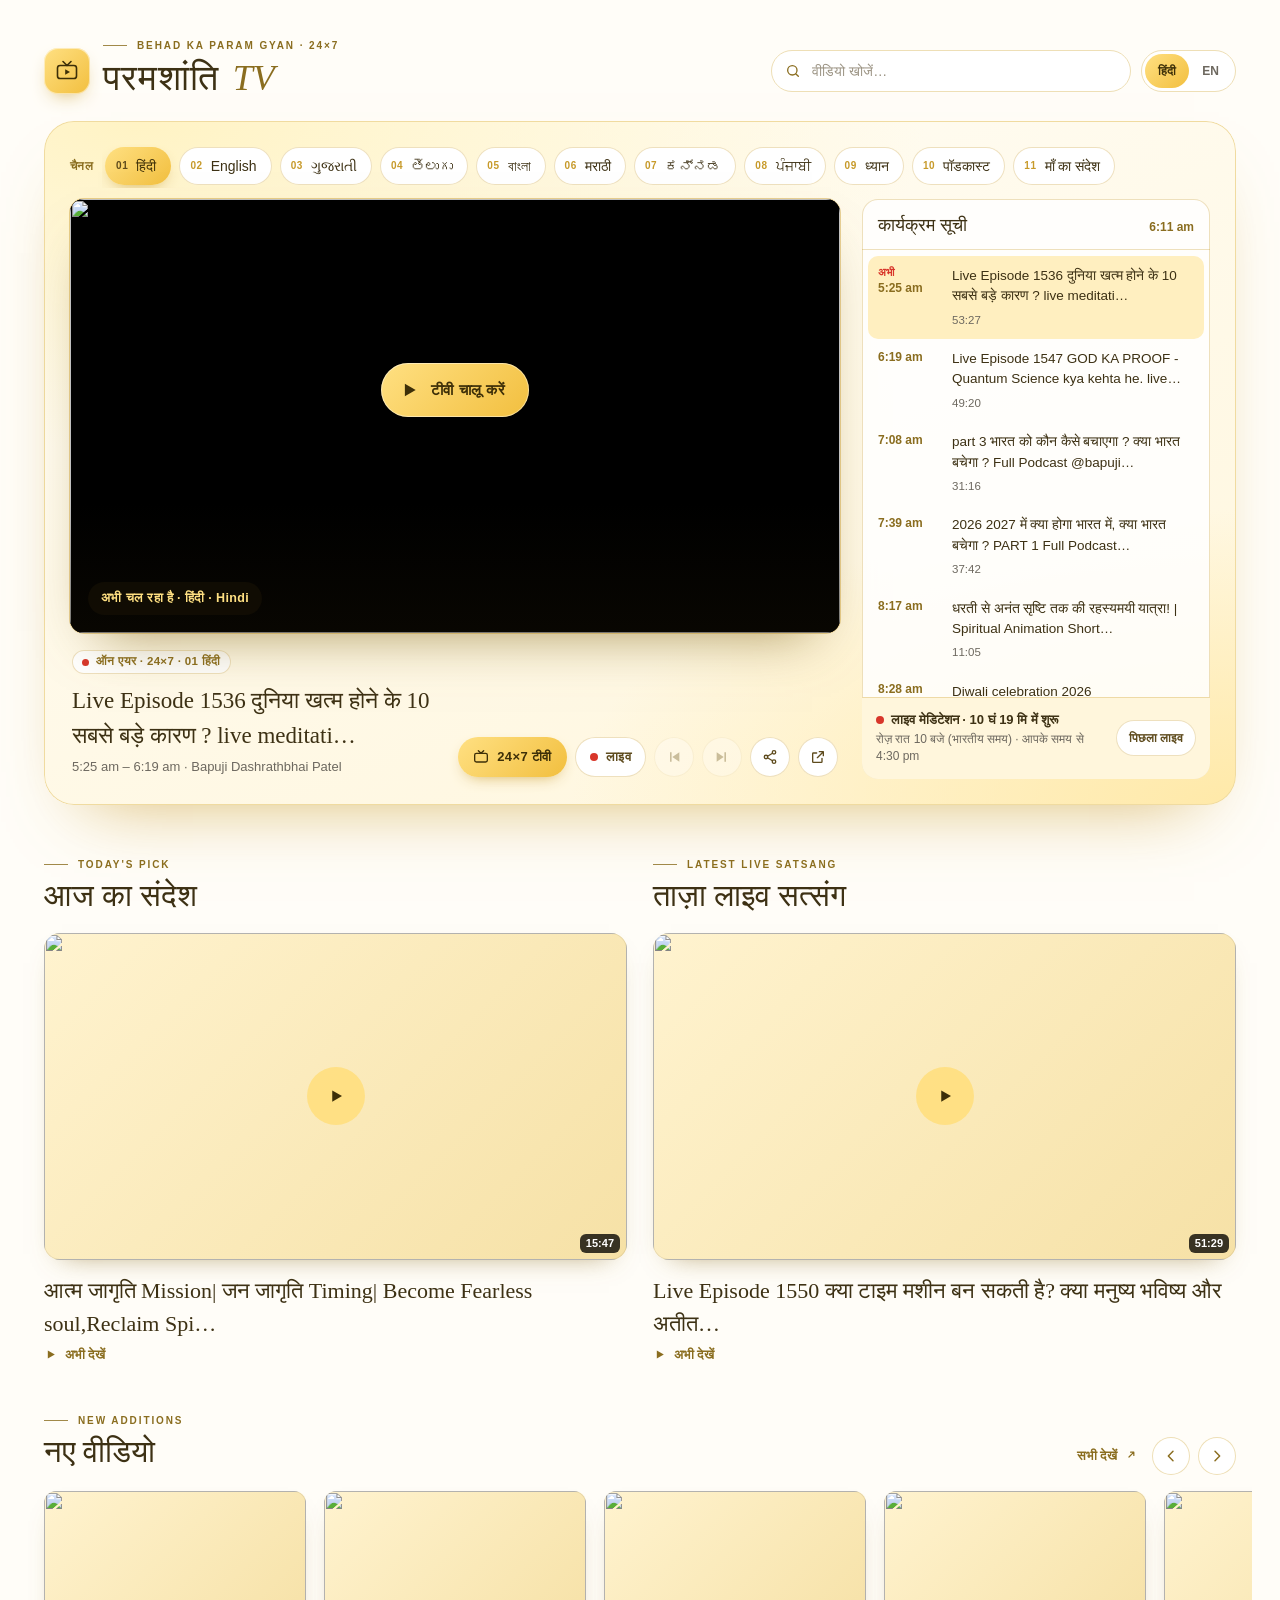
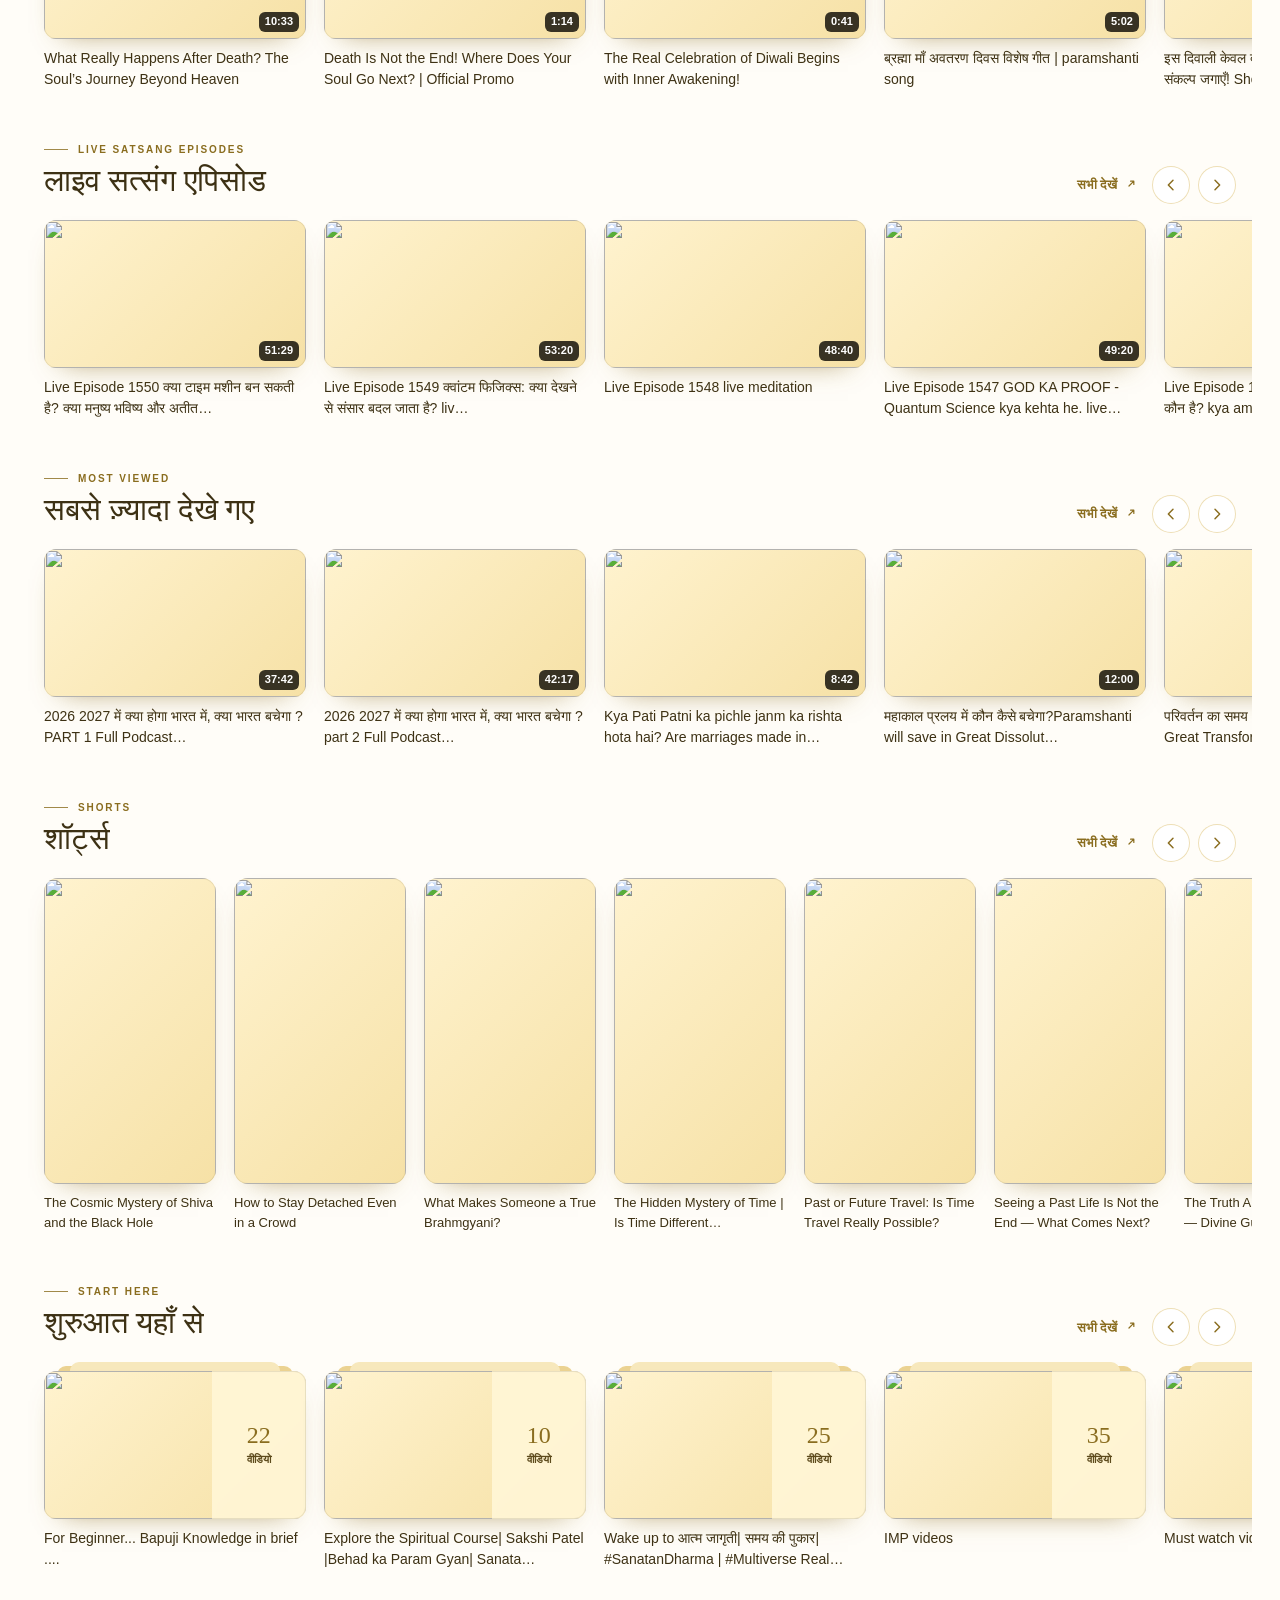
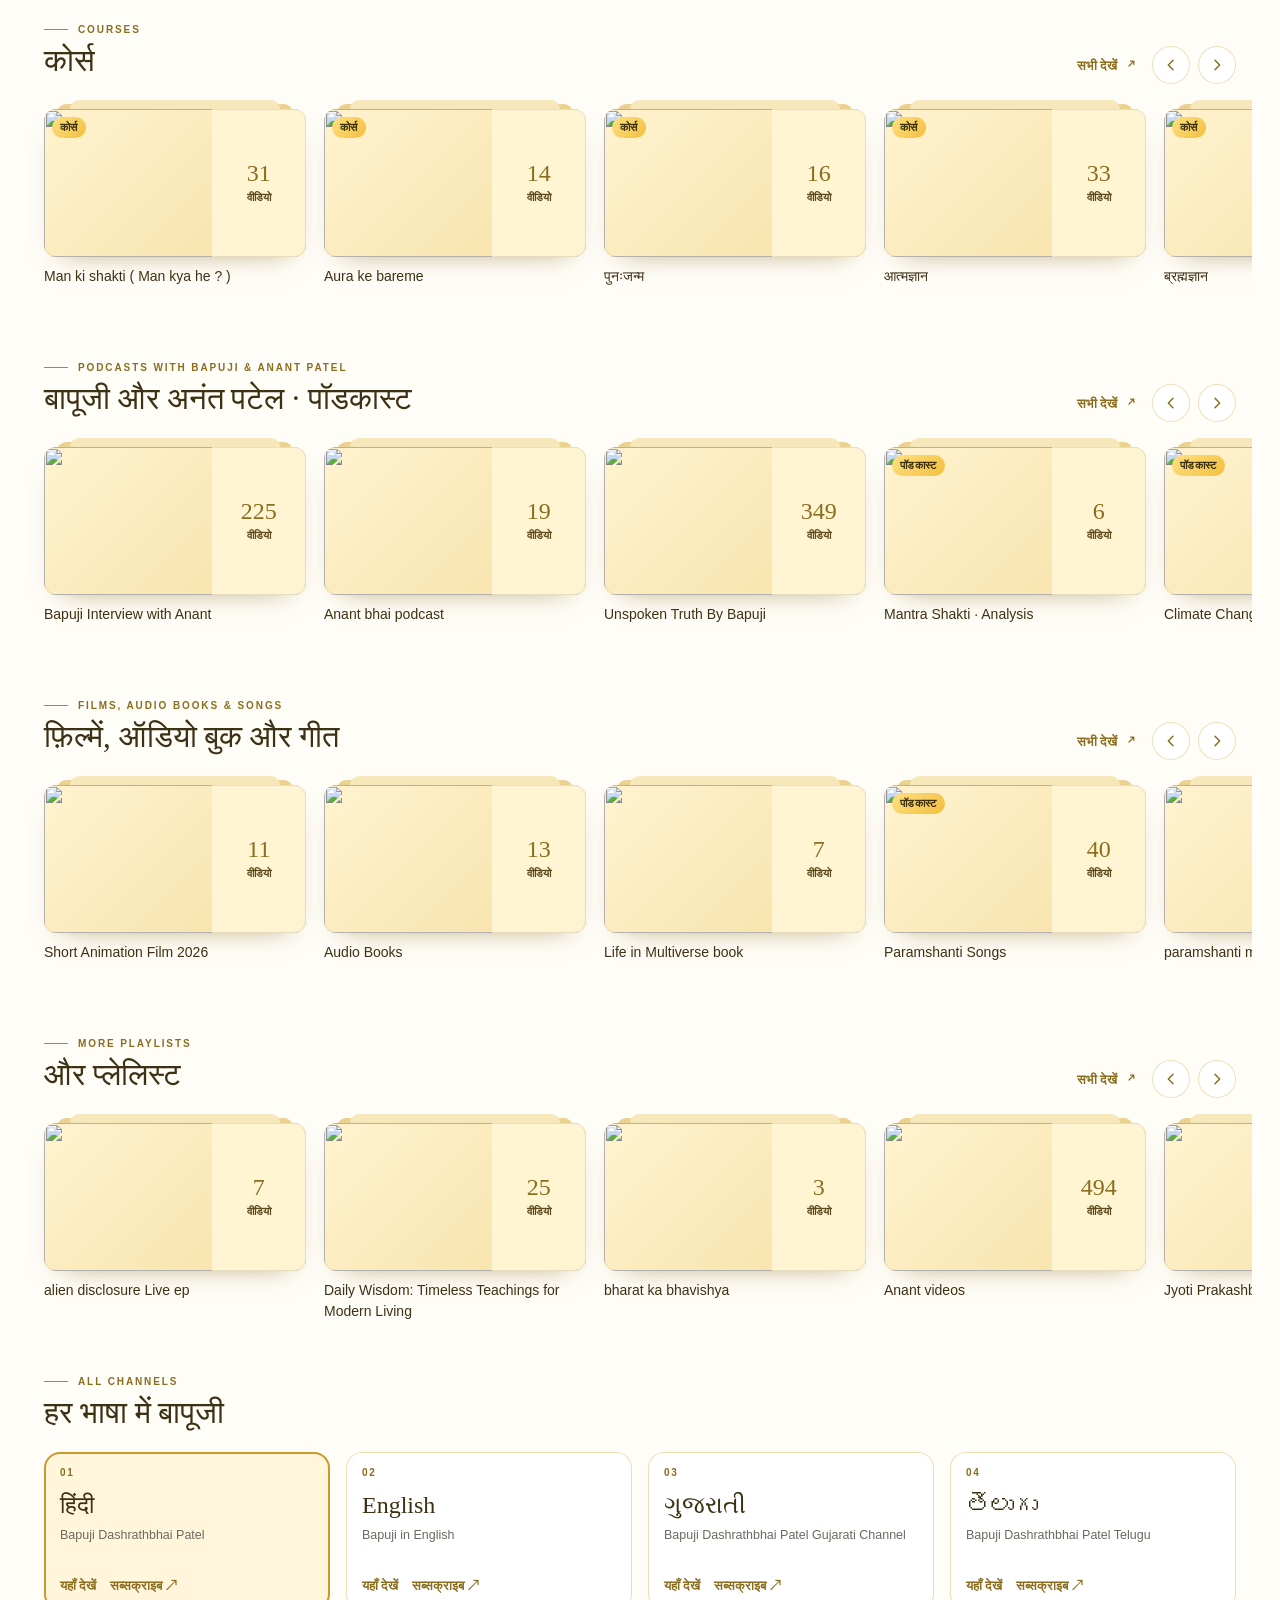
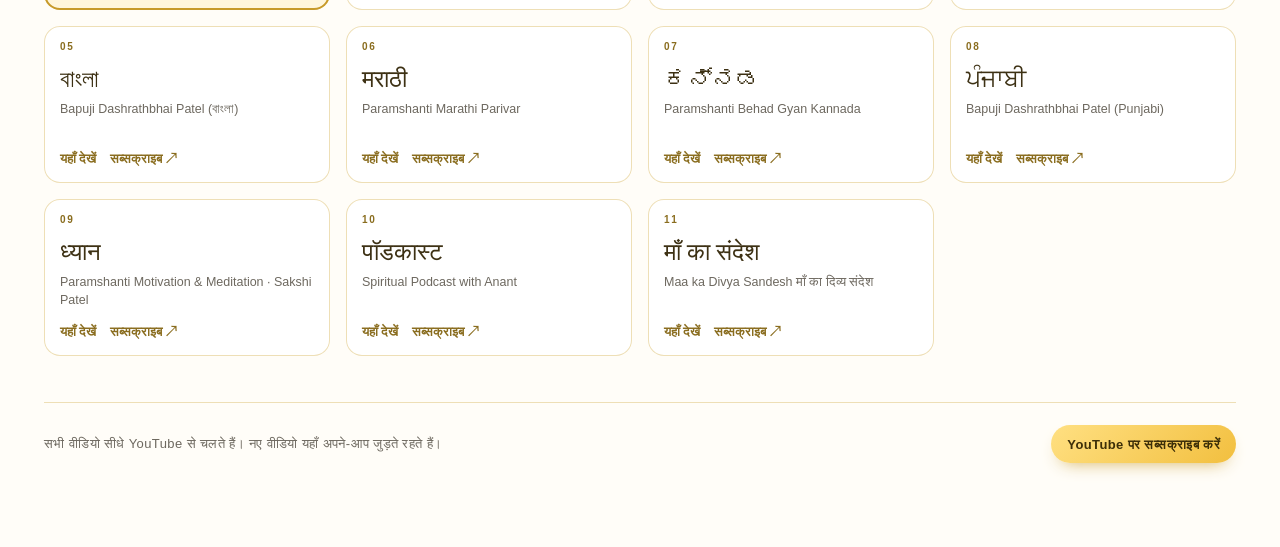
==== commit b5d9073e: "Brighten Paramshanti TV: sunlit cream-and-gold theme The TV set, guide, chips and buttons move from " ====
--- a/tv/paramshanti-tv.html
+++ b/tv/paramshanti-tv.html
@@ -16,9 +16,10 @@
 @font-face{font-family:'Psh20 Playfair Display';font-style:normal;font-weight:400;font-display:swap;src:url(https://static1.squarespace.com/static/687e903fdaec501ece18160e/t/6ab61ddef817c36bf025190b/1790320094421/psh20-playfair-display.woff2) format('woff2');unicode-range:U+0000-00FF,U+0131,U+0152-0153,U+02BB-02BC,U+02C6,U+02DA,U+02DC,U+0304,U+0308,U+0329,U+2000-206F,U+20AC,U+2122,U+2191,U+2193,U+2212,U+2215,U+FEFF,U+FFFD}
 
 .pstv,.pstv-layer{
-  --tv-paper:#fdfbf5;--tv-card:#ffffff;--tv-wash:#f6f1e4;--tv-ink:#3d3114;--tv-ink2:#5e4b1d;--tv-muted:#6d685f;
-  --tv-line:#e9e1cf;--tv-gold:#897033;--tv-gold2:#b8943f;--tv-gold3:#e2c77e;--tv-night:#14110a;--tv-night2:#221b0f;
-  --tv-night-line:rgba(226,199,126,.18);--tv-on-night:#f6efdc;--tv-on-night2:#bfb394;--tv-red:#d8362a;
+  --tv-paper:#fffdf8;--tv-card:#ffffff;--tv-wash:#fdf5df;--tv-ink:#3d3114;--tv-ink2:#5e4b1d;--tv-muted:#6d685f;
+  --tv-line:#eedfb6;--tv-gold:#8a6d1f;--tv-gold2:#c79a2a;--tv-gold3:#f3d27a;--tv-night:#14110a;--tv-night2:#221b0f;
+  --tv-sun:linear-gradient(135deg,#ffe082,#f2bf3f);--tv-sun-ink:#3d2f08;
+  --tv-night-line:rgba(199,154,42,.3);--tv-on-night:#3d3114;--tv-on-night2:#6d685f;--tv-red:#d8362a;
   --tv-sans:'Psh20 DM Sans','DM Sans',-apple-system,BlinkMacSystemFont,'Segoe UI',Roboto,'Noto Sans Devanagari','Kohinoor Devanagari','Nirmala UI',Arial,sans-serif;
   --tv-serif:'Psh20 Playfair Display','Playfair Display','Psh20 Noto Serif Devanagari','Noto Serif Devanagari','Kohinoor Devanagari','Nirmala UI',Georgia,serif;
   --tv-ease:cubic-bezier(.22,.61,.36,1);
@@ -40,8 +41,8 @@
 /* ---------- top bar ---------- */
 .pstv .pstv-top{display:flex;flex-wrap:wrap;align-items:center;gap:14px 20px;margin-bottom:18px}
 .pstv .pstv-brand{display:flex;align-items:center;gap:13px;margin-right:auto;min-width:0}
-.pstv .pstv-mark{width:46px;height:46px;border-radius:14px;display:grid;place-items:center;color:var(--tv-gold3);
-  background:linear-gradient(145deg,#2a2212,#14110a);box-shadow:inset 0 0 0 1px rgba(226,199,126,.28),0 6px 18px -10px rgba(61,49,20,.7)}
+.pstv .pstv-mark{width:46px;height:46px;border-radius:14px;display:grid;place-items:center;color:var(--tv-sun-ink);
+  background:var(--tv-sun);box-shadow:inset 0 0 0 1px rgba(255,255,255,.5),0 8px 20px -10px rgba(199,154,42,.9)}
 .pstv .pstv-kicker{display:flex;align-items:center;gap:10px;font:600 10px/1.5 var(--tv-sans);letter-spacing:.19em;text-transform:uppercase;color:var(--tv-gold)}
 .pstv .pstv-kicker::before{content:'';width:24px;height:1px;background:currentColor;opacity:.8}
 .pstv .pstv-logo{font:400 30px/1.4 var(--tv-serif);color:var(--tv-ink);white-space:nowrap}
@@ -56,7 +57,7 @@
 .pstv .pstv-search input:focus{border-color:var(--tv-gold2)}
 .pstv .pstv-ui{display:inline-flex;border:1px solid var(--tv-line);border-radius:999px;background:var(--tv-card);padding:3px;flex:none}
 .pstv .pstv-ui button{height:34px;padding:0 13px;border-radius:999px;font:600 12px/1 var(--tv-sans);color:var(--tv-muted)}
-.pstv .pstv-ui button[aria-pressed="true"]{background:var(--tv-gold);color:#fff}
+.pstv .pstv-ui button[aria-pressed="true"]{background:var(--tv-sun);color:var(--tv-sun-ink)}
 
 .pstv .is-deva{letter-spacing:.03em!important;text-transform:none!important}
 .pstv .pstv-kicker.is-deva,.pstv .pstv-poster-k.is-deva{font-size:12.5px}
@@ -65,43 +66,42 @@
 
 /* ---------- the TV set ---------- */
 .pstv .pstv-set{position:relative;border-radius:22px;padding:14px;color:var(--tv-on-night);
-  background:radial-gradient(120% 90% at 12% 0%,#33290f 0%,rgba(51,41,15,0) 55%),linear-gradient(160deg,var(--tv-night2),var(--tv-night) 60%);
-  box-shadow:0 30px 60px -38px rgba(61,49,20,.75),inset 0 0 0 1px var(--tv-night-line)}
+  background:radial-gradient(110% 80% at 8% 0%,#fff3c4 0%,rgba(255,243,196,0) 60%),radial-gradient(90% 70% at 100% 100%,#ffe9a8 0%,rgba(255,233,168,0) 62%),linear-gradient(160deg,#fffdf6,#fff6dc);
+  box-shadow:0 34px 70px -42px rgba(199,154,42,.75),inset 0 0 0 1px #f0dba0}
 .pstv[data-w="m"] .pstv-set{padding:20px;border-radius:26px}
 .pstv[data-w="l"] .pstv-set{padding:26px;border-radius:30px}
 
 .pstv .pstv-chbar{display:flex;align-items:center;gap:12px;margin-bottom:14px;min-width:0}
-.pstv .pstv-chlabel{flex:none;font:600 10px/1 var(--tv-sans);letter-spacing:.19em;text-transform:uppercase;color:var(--tv-gold3);opacity:.85}
+.pstv .pstv-chlabel{flex:none;font:600 10px/1 var(--tv-sans);letter-spacing:.19em;text-transform:uppercase;color:var(--tv-gold)}
 .pstv .pstv-chips{display:flex;gap:8px;overflow-x:auto;scrollbar-width:none;padding:3px;margin:-3px;min-width:0;flex:1 1 auto;-webkit-overflow-scrolling:touch}
 .pstv .pstv-chips::-webkit-scrollbar{display:none}
 .pstv .pstv-chip{flex:none;display:inline-flex;align-items:center;gap:8px;height:38px;padding:0 15px 0 11px;border-radius:999px;
-  background:rgba(246,239,220,.06);box-shadow:inset 0 0 0 1px var(--tv-night-line);color:var(--tv-on-night);font:500 14px/1 var(--tv-sans);white-space:nowrap;
+  background:#fff;box-shadow:inset 0 0 0 1px var(--tv-night-line);color:var(--tv-on-night);font:500 14px/1 var(--tv-sans);white-space:nowrap;
   transition:background .2s,color .2s}
-.pstv .pstv-chip i{font:600 10px/1 var(--tv-sans);font-style:normal;letter-spacing:.06em;color:var(--tv-gold3);opacity:.8;font-variant-numeric:tabular-nums}
-.pstv .pstv-chip:hover{background:rgba(246,239,220,.12)}
-.pstv .pstv-chip[aria-selected="true"]{background:var(--tv-gold3);color:#241c0a;box-shadow:none}
+.pstv .pstv-chip i{font:600 10px/1 var(--tv-sans);font-style:normal;letter-spacing:.06em;color:var(--tv-gold2);font-variant-numeric:tabular-nums}
+.pstv .pstv-chip:hover{background:#fff3cf}
+.pstv .pstv-chip[aria-selected="true"]{background:var(--tv-sun);color:var(--tv-sun-ink);box-shadow:0 6px 16px -8px rgba(199,154,42,.9)}
 .pstv .pstv-chip[aria-selected="true"] i{color:#5e4b1d;opacity:1}
 
 .pstv .pstv-stage{display:grid;gap:16px}
 .pstv[data-w="l"] .pstv-stage{grid-template-columns:minmax(0,1fr) 348px;gap:22px;align-items:stretch}
 .pstv .pstv-main{min-width:0}
-.pstv .pstv-screen{position:relative;aspect-ratio:16/9;border-radius:14px;background:#000;box-shadow:0 0 0 1px rgba(226,199,126,.22),0 24px 50px -26px #000}
+.pstv .pstv-screen{position:relative;aspect-ratio:16/9;border-radius:14px;background:#000;box-shadow:0 0 0 1px rgba(199,154,42,.45),0 26px 54px -28px rgba(138,109,31,.75)}
 .pstv .pstv-frame{position:absolute;inset:0;border-radius:inherit;overflow:hidden;background:#000}
 .pstv .pstv-frame iframe{position:absolute;inset:0;width:100%;height:100%;border:0;display:block}
 .pstv .pstv-poster{position:absolute;inset:0;border-radius:inherit;overflow:hidden;display:flex;align-items:flex-end;background:#000;color:#fff;
   transition:opacity .5s var(--tv-ease),visibility .5s}
-.pstv .pstv-poster img{position:absolute;inset:0;width:100%;height:100%;object-fit:cover;opacity:.72}
-.pstv .pstv-poster::after{content:'';position:absolute;inset:0;background:linear-gradient(to top,rgba(10,8,3,.96),rgba(10,8,3,.82) 22%,rgba(10,8,3,.2) 58%,rgba(10,8,3,.35))}
-.pstv .pstv-poster-text{position:relative;z-index:1;padding:18px 18px 20px;max-width:760px}
-.pstv[data-w="l"] .pstv-poster-text{padding:28px 30px 30px}
-.pstv .pstv-poster-k{font:600 10px/1.5 var(--tv-sans);letter-spacing:.19em;text-transform:uppercase;color:var(--tv-gold3)}
-.pstv .pstv-poster-t{font:400 19px/1.5 var(--tv-serif);margin-top:2px;padding-top:.22em;display:-webkit-box;-webkit-line-clamp:2;-webkit-box-orient:vertical;overflow:hidden}
-.pstv[data-w="s"] .pstv-poster-t{display:none}
+.pstv .pstv-poster img{position:absolute;inset:0;width:100%;height:100%;object-fit:cover}
+.pstv .pstv-poster::after{content:'';position:absolute;inset:0;background:linear-gradient(to top,rgba(20,15,4,.42),rgba(20,15,4,0) 30%)}
+.pstv .pstv-poster-text{position:relative;z-index:1;padding:12px;max-width:760px}
+.pstv[data-w="l"] .pstv-poster-text{padding:18px}
+.pstv .pstv-poster-k{display:inline-block;padding:7px 13px;border-radius:999px;background:rgba(20,15,4,.78);font:600 10px/1.5 var(--tv-sans);letter-spacing:.19em;text-transform:uppercase;color:#ffe082}
+.pstv .pstv-poster-t{display:none!important;font:400 19px/1.5 var(--tv-serif);margin-top:2px;padding-top:.22em;display:-webkit-box;-webkit-line-clamp:2;-webkit-box-orient:vertical;overflow:hidden}
 .pstv[data-w="s"] .pstv-poster-play{top:50%;height:48px;font-size:14px}
 .pstv[data-w="m"] .pstv-poster-t{font-size:24px}
 .pstv[data-w="l"] .pstv-poster-t{font-size:28px}
 .pstv .pstv-poster-play{position:absolute;z-index:1;left:50%;top:44%;transform:translate(-50%,-50%);display:flex;align-items:center;gap:12px;height:54px;padding:0 24px 0 18px;
-  border-radius:999px;background:var(--tv-gold3);color:#241c0a;font:600 15px/1 var(--tv-sans);white-space:nowrap;box-shadow:0 14px 34px -12px rgba(0,0,0,.8);transition:transform .25s var(--tv-ease)}
+  border-radius:999px;background:var(--tv-sun);color:var(--tv-sun-ink);font:600 15px/1 var(--tv-sans);white-space:nowrap;box-shadow:0 14px 34px -12px rgba(0,0,0,.7),inset 0 0 0 1px rgba(255,255,255,.45);transition:transform .25s var(--tv-ease)}
 .pstv .pstv-poster:hover .pstv-poster-play{transform:translate(-50%,-50%) scale(1.04)}
 .pstv .pstv-screen.is-on .pstv-poster{opacity:0;visibility:hidden;pointer-events:none}
 .pstv .pstv-screen.is-docked .pstv-poster{opacity:1;visibility:visible;pointer-events:none}
@@ -121,43 +121,43 @@
 .pstv .pstv-now{display:grid;gap:12px;padding:16px 2px 2px}
 .pstv[data-w="m"] .pstv-now,.pstv[data-w="l"] .pstv-now{grid-template-columns:minmax(0,1fr) auto;align-items:end;gap:16px 24px}
 .pstv .pstv-badge{display:inline-flex;align-items:center;gap:7px;height:24px;padding:0 10px;border-radius:999px;font:600 10px/1 var(--tv-sans);letter-spacing:.14em;text-transform:uppercase;
-  color:var(--tv-gold3);box-shadow:inset 0 0 0 1px rgba(226,199,126,.4)}
+  color:var(--tv-gold);background:#fff;box-shadow:inset 0 0 0 1px var(--tv-night-line)}
 .pstv .pstv-badge::before{content:'';width:7px;height:7px;border-radius:50%;background:var(--tv-red);animation:pstv-pulse 1.8s infinite}
-.pstv .pstv-badge[data-mode="vod"]::before,.pstv .pstv-badge[data-mode="list"]::before{background:var(--tv-gold3);animation:none}
+.pstv .pstv-badge[data-mode="vod"]::before,.pstv .pstv-badge[data-mode="list"]::before{background:var(--tv-gold2);animation:none}
 @keyframes pstv-pulse{0%,100%{opacity:1}50%{opacity:.35}}
 .pstv .pstv-title{font:400 19px/1.5 var(--tv-serif);color:var(--tv-on-night);margin-top:5px;padding-top:.22em;display:-webkit-box;-webkit-line-clamp:2;-webkit-box-orient:vertical;overflow:hidden}
 .pstv[data-w="l"] .pstv-title{font-size:23px}
 .pstv .pstv-sub{font:400 13px/1.5 var(--tv-sans);color:var(--tv-on-night2);margin-top:4px}
 .pstv .pstv-ctl{display:flex;flex-wrap:wrap;gap:8px}
 .pstv .pstv-btn{display:inline-flex;align-items:center;justify-content:center;gap:8px;height:40px;padding:0 15px;border-radius:999px;font:600 13px/1 var(--tv-sans);white-space:nowrap;
-  color:var(--tv-on-night);background:rgba(246,239,220,.07);box-shadow:inset 0 0 0 1px var(--tv-night-line);transition:background .2s,color .2s,opacity .2s}
-.pstv .pstv-btn:hover{background:rgba(246,239,220,.15)}
+  color:var(--tv-ink2);background:#fff;box-shadow:inset 0 0 0 1px var(--tv-night-line);transition:background .2s,color .2s,opacity .2s}
+.pstv .pstv-btn:hover{background:#fff3cf}
 .pstv .pstv-btn.is-icon{width:40px;padding:0}
-.pstv .pstv-btn[aria-pressed="true"]{background:var(--tv-gold3);color:#241c0a;box-shadow:none}
+.pstv .pstv-btn[aria-pressed="true"]{background:var(--tv-sun);color:var(--tv-sun-ink);box-shadow:0 6px 16px -8px rgba(199,154,42,.9)}
 .pstv .pstv-btn[disabled]{opacity:.32;cursor:default;pointer-events:none}
 .pstv .pstv-btn.is-live .pstv-dot{width:8px;height:8px;border-radius:50%;background:var(--tv-red)}
 .pstv .pstv-btn.is-live.is-now .pstv-dot{animation:pstv-pulse 1.2s infinite}
 
 /* ---------- programme guide ---------- */
-.pstv .pstv-guide{display:flex;flex-direction:column;min-width:0;min-height:0;border-radius:16px;background:rgba(246,239,220,.045);box-shadow:inset 0 0 0 1px var(--tv-night-line);overflow:hidden}
+.pstv .pstv-guide{display:flex;flex-direction:column;min-width:0;min-height:0;border-radius:16px;background:rgba(255,255,255,.86);box-shadow:inset 0 0 0 1px var(--tv-night-line);overflow:hidden}
 .pstv[data-w="l"] .pstv-guide{position:relative}
 .pstv[data-w="l"] .pstv-guide-in{position:absolute;inset:0;display:flex;flex-direction:column}
 .pstv .pstv-guide-in{display:flex;flex-direction:column;min-height:0}
 .pstv .pstv-guide-head{display:flex;align-items:baseline;justify-content:space-between;gap:12px;padding:15px 16px 11px;border-bottom:1px solid var(--tv-night-line)}
 .pstv .pstv-guide-head h3{font:400 18px/1.3 var(--tv-serif);color:var(--tv-on-night)}
-.pstv .pstv-clock{font:500 12px/1 var(--tv-sans);color:var(--tv-gold3);font-variant-numeric:tabular-nums;white-space:nowrap}
-.pstv .pstv-glist{flex:1 1 auto;min-height:0;overflow-y:auto;max-height:340px;padding:6px;scrollbar-width:thin;scrollbar-color:rgba(226,199,126,.35) transparent}
+.pstv .pstv-clock{font:600 12px/1 var(--tv-sans);color:var(--tv-gold);font-variant-numeric:tabular-nums;white-space:nowrap}
+.pstv .pstv-glist{flex:1 1 auto;min-height:0;overflow-y:auto;max-height:340px;padding:6px;scrollbar-width:thin;scrollbar-color:rgba(199,154,42,.5) transparent}
 .pstv[data-w="l"] .pstv-glist{max-height:none}
 .pstv .pstv-gi{display:grid;grid-template-columns:64px minmax(0,1fr);gap:10px;align-items:start;width:100%;padding:9px 10px;border-radius:10px;transition:background .2s}
-.pstv .pstv-gi:hover{background:rgba(246,239,220,.07)}
-.pstv .pstv-gi.is-now{background:rgba(226,199,126,.12);cursor:default}
-.pstv .pstv-gtime{font:500 12px/1.5 var(--tv-sans);color:var(--tv-gold3);font-variant-numeric:tabular-nums;white-space:nowrap}
-.pstv .pstv-gtime small{display:block;font:600 9px/1.4 var(--tv-sans);letter-spacing:.14em;text-transform:uppercase;color:#ff8a80}
+.pstv .pstv-gi:hover{background:#fff6dc}
+.pstv .pstv-gi.is-now{background:#ffefc0;cursor:default}
+.pstv .pstv-gtime{font:600 12px/1.5 var(--tv-sans);color:var(--tv-gold);font-variant-numeric:tabular-nums;white-space:nowrap}
+.pstv .pstv-gtime small{display:block;font:600 9px/1.4 var(--tv-sans);letter-spacing:.14em;text-transform:uppercase;color:var(--tv-red)}
 .pstv .pstv-gt{padding-top:.1em;font:400 13.5px/1.5 var(--tv-sans);color:var(--tv-on-night);display:-webkit-box;-webkit-line-clamp:2;-webkit-box-orient:vertical;overflow:hidden}
 .pstv .pstv-gd{font:400 11.5px/1.4 var(--tv-sans);color:var(--tv-on-night2);margin-top:2px}
-.pstv .pstv-gbar{height:3px;border-radius:3px;background:rgba(246,239,220,.14);margin-top:7px;overflow:hidden}
-.pstv .pstv-gbar i{display:block;height:100%;background:var(--tv-gold3);border-radius:3px}
-.pstv .pstv-livecard{flex:none;display:flex;align-items:center;gap:12px;padding:13px 14px;border-top:1px solid var(--tv-night-line);background:rgba(20,17,10,.5)}
+.pstv .pstv-gbar{height:4px;border-radius:4px;background:#f1e2b4;margin-top:7px;overflow:hidden}
+.pstv .pstv-gbar i{display:block;height:100%;background:var(--tv-gold2);border-radius:4px}
+.pstv .pstv-livecard{flex:none;display:flex;align-items:center;gap:12px;padding:13px 14px;border-top:1px solid var(--tv-night-line);background:#fff6dc}
 .pstv .pstv-livecard-t{flex:1 1 auto;min-width:0}
 .pstv .pstv-livecard-t b{display:flex;align-items:center;gap:7px;font:600 13px/1.4 var(--tv-sans);color:var(--tv-on-night)}
 .pstv .pstv-livecard-t b::before{content:'';width:8px;height:8px;border-radius:50%;background:var(--tv-red);flex:none}
@@ -179,7 +179,7 @@
 .pstv .pstv-arrows{display:none;gap:8px;flex:none}
 .pstv[data-w="m"] .pstv-arrows,.pstv[data-w="l"] .pstv-arrows{display:flex}
 .pstv .pstv-arrow{width:38px;height:38px;border-radius:50%;display:grid;place-items:center;background:var(--tv-card);color:var(--tv-gold);box-shadow:inset 0 0 0 1px var(--tv-line);transition:background .2s,color .2s}
-.pstv .pstv-arrow:hover{background:var(--tv-gold);color:#fff}
+.pstv .pstv-arrow:hover{background:var(--tv-sun);color:var(--tv-sun-ink)}
 .pstv .pstv-rail{display:flex;gap:14px;overflow-x:auto;scroll-snap-type:x proximity;scrollbar-width:none;padding:4px 16px 10px;margin:-4px -16px -10px;scroll-padding-left:16px;-webkit-overflow-scrolling:touch}
 .pstv .pstv-rail::-webkit-scrollbar{display:none}
 .pstv[data-w="l"] .pstv-rail{gap:18px}
@@ -187,12 +187,12 @@
 .pstv .pstv-card{flex:none;width:232px;scroll-snap-align:start;display:block;text-align:left}
 .pstv[data-w="l"] .pstv-card{width:262px}
 .pstv .pstv-grid .pstv-card{width:auto}
-.pstv .pstv-th{position:relative;display:block;aspect-ratio:16/9;border-radius:12px;overflow:hidden;background:linear-gradient(135deg,#efe7d2,#e4d8b8)}
+.pstv .pstv-th{position:relative;display:block;aspect-ratio:16/9;border-radius:12px;overflow:hidden;background:linear-gradient(135deg,#fff3cf,#f6e1a6);box-shadow:0 12px 26px -18px rgba(138,109,31,.7)}
 .pstv .pstv-th img{width:100%;height:100%;object-fit:cover;transition:transform .5s var(--tv-ease)}
 .pstv .pstv-card:hover .pstv-th img{transform:scale(1.045)}
 .pstv .pstv-th::after{content:'';position:absolute;inset:0;border-radius:inherit;box-shadow:inset 0 0 0 1px rgba(61,49,20,.1);pointer-events:none}
 .pstv .pstv-dur{position:absolute;right:7px;bottom:7px;padding:3px 6px;border-radius:6px;background:rgba(20,17,10,.84);color:#fff;font:600 11px/1.2 var(--tv-sans);font-variant-numeric:tabular-nums}
-.pstv .pstv-pl{position:absolute;left:50%;top:50%;width:46px;height:46px;margin:-23px 0 0 -23px;border-radius:50%;display:grid;place-items:center;background:rgba(20,17,10,.74);color:var(--tv-gold3);
+.pstv .pstv-pl{position:absolute;left:50%;top:50%;width:46px;height:46px;margin:-23px 0 0 -23px;border-radius:50%;display:grid;place-items:center;background:rgba(255,224,130,.95);color:var(--tv-sun-ink);
   opacity:0;transform:scale(.86);transition:opacity .25s,transform .25s var(--tv-ease)}
 .pstv .pstv-card:hover .pstv-pl,.pstv .pstv-card:focus-visible .pstv-pl{opacity:1;transform:none}
 .pstv .pstv-card.is-cur .pstv-th{box-shadow:0 0 0 2px var(--tv-paper),0 0 0 4px var(--tv-gold2)}
@@ -206,7 +206,7 @@
 .pstv .pstv-card.is-short .pstv-th{aspect-ratio:9/16;border-radius:14px}
 .pstv .pstv-card.is-short .pstv-ct{font-size:13px}
 
-.pstv .pstv-card.is-end{display:grid;place-items:center;aspect-ratio:16/9;align-self:flex-start;border-radius:12px;border:1px dashed #cfc19a;color:var(--tv-gold);font:600 13px/1.4 var(--tv-sans);text-align:center;padding:12px;transition:background .2s}
+.pstv .pstv-card.is-end{display:grid;place-items:center;aspect-ratio:16/9;align-self:flex-start;border-radius:12px;border:1px dashed #d9b95a;background:#fffaea;color:var(--tv-gold);font:600 13px/1.4 var(--tv-sans);text-align:center;padding:12px;transition:background .2s}
 .pstv .pstv-card.is-end:hover{background:var(--tv-wash)}
 .pstv .pstv-card.is-end.is-short{aspect-ratio:9/16}
 .pstv .pstv-card.is-end span{display:grid;justify-items:center;gap:8px}
@@ -215,12 +215,12 @@
 .pstv .pstv-col{flex:none;width:232px;scroll-snap-align:start;text-align:left;display:block}
 .pstv[data-w="l"] .pstv-col{width:262px}
 .pstv .pstv-col-th{position:relative;display:block;margin-top:9px}
-.pstv .pstv-col-th::before,.pstv .pstv-col-th::after{content:'';position:absolute;left:5%;right:5%;top:-5px;height:12px;border-radius:9px 9px 0 0;background:#d9cba5}
-.pstv .pstv-col-th::after{left:10%;right:10%;top:-9px;background:#ebe1c6}
+.pstv .pstv-col-th::before,.pstv .pstv-col-th::after{content:'';position:absolute;left:5%;right:5%;top:-5px;height:12px;border-radius:9px 9px 0 0;background:#ecd392}
+.pstv .pstv-col-th::after{left:10%;right:10%;top:-9px;background:#f8e9bd}
 .pstv .pstv-col .pstv-th{z-index:1}
-.pstv .pstv-count{position:absolute;right:0;top:0;bottom:0;width:36%;display:grid;place-content:center;justify-items:center;gap:5px;background:rgba(20,17,10,.8);color:#fff;font:600 11px/1.3 var(--tv-sans);text-align:center;backdrop-filter:blur(2px)}
-.pstv .pstv-count b{font:400 23px/1 var(--tv-serif);color:var(--tv-gold3)}
-.pstv .pstv-tag{position:absolute;left:8px;top:8px;padding:4px 8px;border-radius:999px;background:var(--tv-gold3);color:#241c0a;font:600 9.5px/1.2 var(--tv-sans);letter-spacing:.12em;text-transform:uppercase}
+.pstv .pstv-count{position:absolute;right:0;top:0;bottom:0;width:36%;display:grid;place-content:center;justify-items:center;gap:5px;background:rgba(255,246,214,.93);color:var(--tv-ink2);font:600 11px/1.3 var(--tv-sans);text-align:center;backdrop-filter:blur(2px)}
+.pstv .pstv-count b{font:400 24px/1 var(--tv-serif);color:var(--tv-gold)}
+.pstv .pstv-tag{position:absolute;left:8px;top:8px;padding:4px 8px;border-radius:999px;background:var(--tv-sun);color:var(--tv-sun-ink);font:600 9.5px/1.2 var(--tv-sans);letter-spacing:.12em;text-transform:uppercase}
 .pstv .pstv-col:hover .pstv-th img{transform:scale(1.045)}
 .pstv .pstv-col:hover .pstv-ct{color:var(--tv-gold)}
 .pstv .pstv-col[aria-expanded="true"] .pstv-th{box-shadow:0 0 0 2px var(--tv-paper),0 0 0 4px var(--tv-gold2)}
@@ -230,9 +230,9 @@
 .pstv .pstv-panel-head{display:flex;flex-wrap:wrap;align-items:center;gap:10px 12px;margin-bottom:16px}
 .pstv .pstv-panel-head h3{font:400 21px/1.35 var(--tv-serif);color:var(--tv-ink);margin-right:auto;min-width:0}
 .pstv .pstv-panel-head h3 small{display:block;font:400 12.5px/1.5 var(--tv-sans);color:var(--tv-muted)}
-.pstv .pstv-pill{display:inline-flex;align-items:center;gap:8px;height:38px;padding:0 16px;border-radius:999px;font:600 13px/1 var(--tv-sans);white-space:nowrap;background:var(--tv-gold);color:#fff;transition:background .2s}
-.pstv .pstv-pill:hover{background:#6f5a26}
-.pstv .pstv-pill.is-ghost{background:var(--tv-card);color:var(--tv-gold);box-shadow:inset 0 0 0 1px var(--tv-line)}
+.pstv .pstv-pill{display:inline-flex;align-items:center;gap:8px;height:38px;padding:0 16px;border-radius:999px;font:600 13px/1 var(--tv-sans);white-space:nowrap;background:var(--tv-sun);color:var(--tv-sun-ink);box-shadow:0 8px 18px -10px rgba(199,154,42,.9);transition:filter .2s}
+.pstv .pstv-pill:hover{filter:brightness(1.05)}
+.pstv .pstv-pill.is-ghost{background:var(--tv-card);color:var(--tv-gold);box-shadow:inset 0 0 0 1px var(--tv-line);filter:none}
 .pstv .pstv-pill.is-ghost:hover{background:#fff;color:var(--tv-ink2)}
 .pstv .pstv-pill.is-x{width:38px;padding:0;justify-content:center}
 .pstv .pstv-grid{display:grid;grid-template-columns:repeat(2,minmax(0,1fr));gap:18px 12px}
@@ -259,7 +259,7 @@
 .pstv[data-w="l"] .pstv-langs{grid-template-columns:repeat(4,minmax(0,1fr));gap:16px}
 .pstv .pstv-lang{display:flex;flex-direction:column;gap:3px;padding:16px 16px 14px;border-radius:16px;background:var(--tv-card);box-shadow:inset 0 0 0 1px var(--tv-line);min-width:0;transition:box-shadow .2s,transform .25s var(--tv-ease)}
 .pstv .pstv-lang:hover{box-shadow:inset 0 0 0 1px var(--tv-gold2);transform:translateY(-2px)}
-.pstv .pstv-lang.is-cur{background:#fffaf0;box-shadow:inset 0 0 0 2px var(--tv-gold2)}
+.pstv .pstv-lang.is-cur{background:#fff6dc;box-shadow:inset 0 0 0 2px var(--tv-gold2)}
 .pstv .pstv-lang-n{font:600 10px/1 var(--tv-sans);letter-spacing:.16em;color:var(--tv-gold);font-variant-numeric:tabular-nums}
 .pstv .pstv-lang-name{font:400 24px/1.5 var(--tv-serif);color:var(--tv-ink);margin-top:6px}
 .pstv .pstv-lang-en{font:400 12.5px/1.45 var(--tv-sans);color:var(--tv-muted);display:-webkit-box;-webkit-line-clamp:2;-webkit-box-orient:vertical;overflow:hidden;min-height:2.9em}
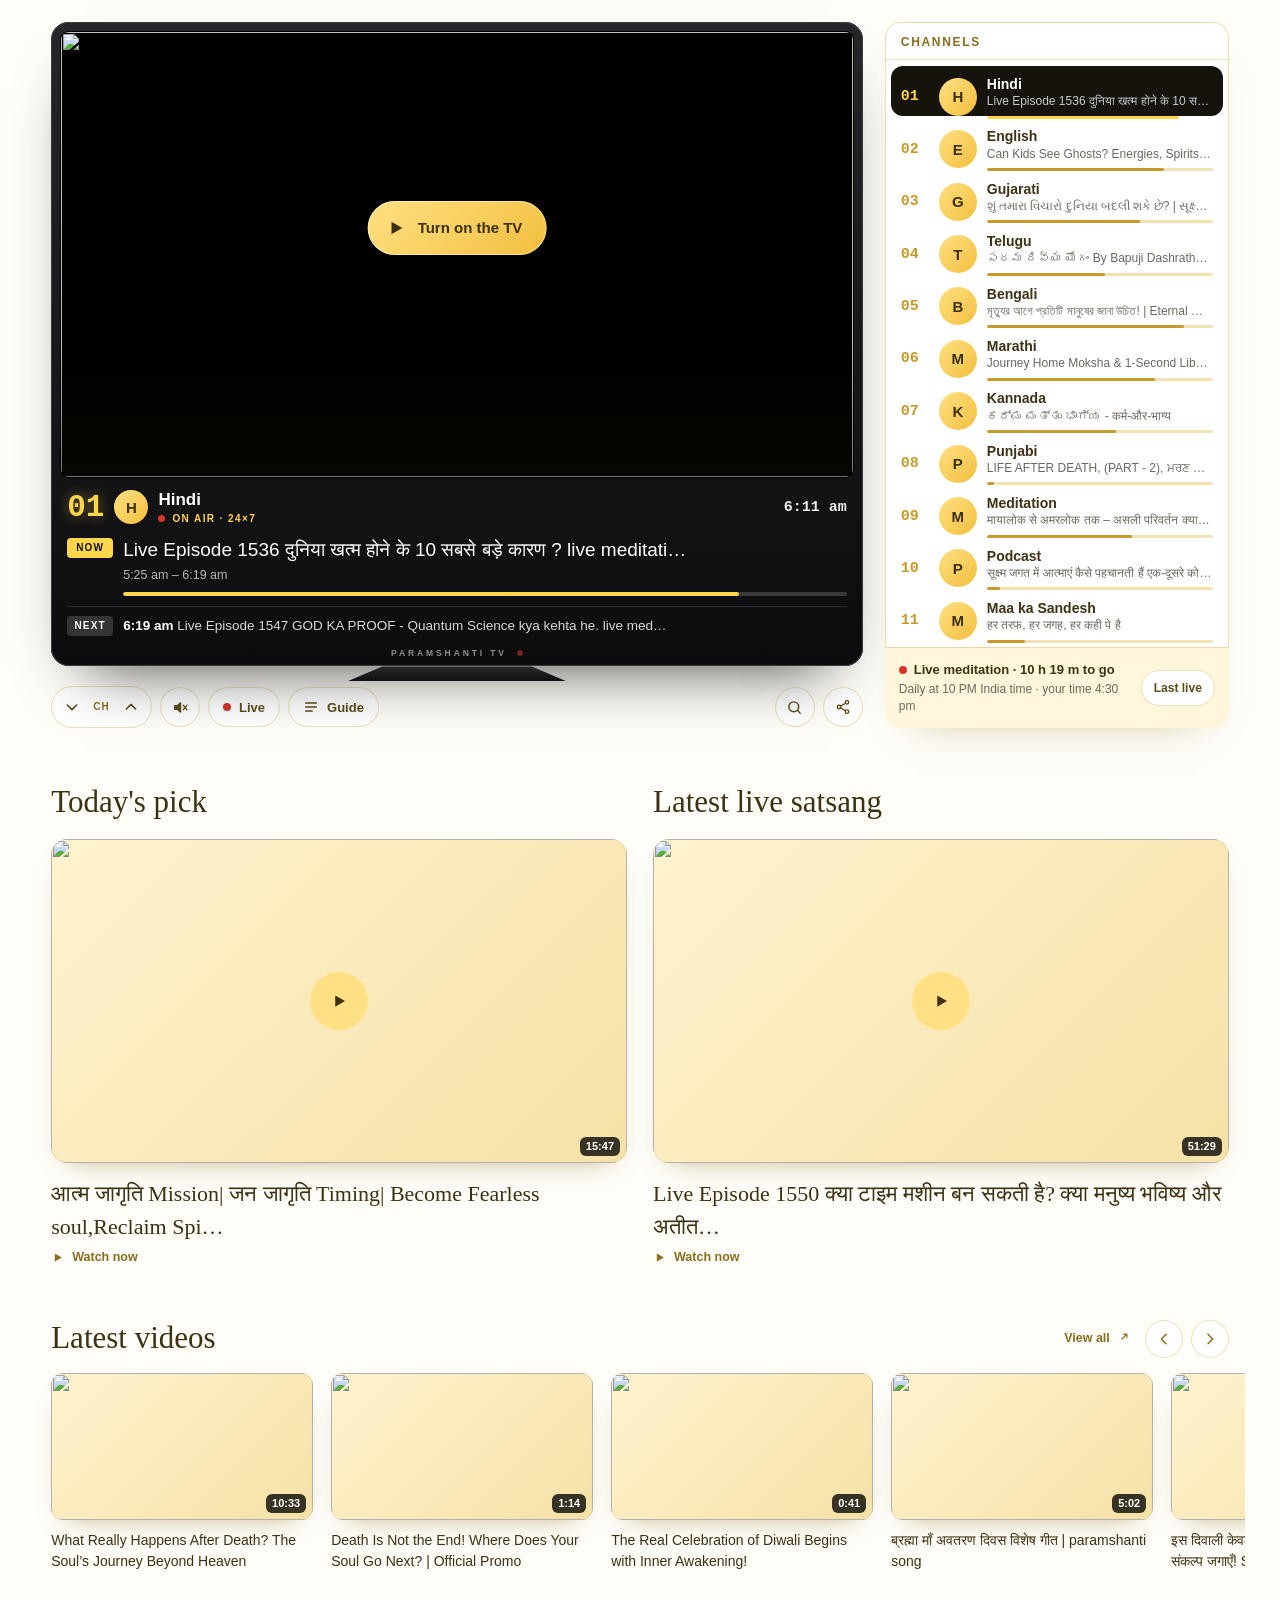
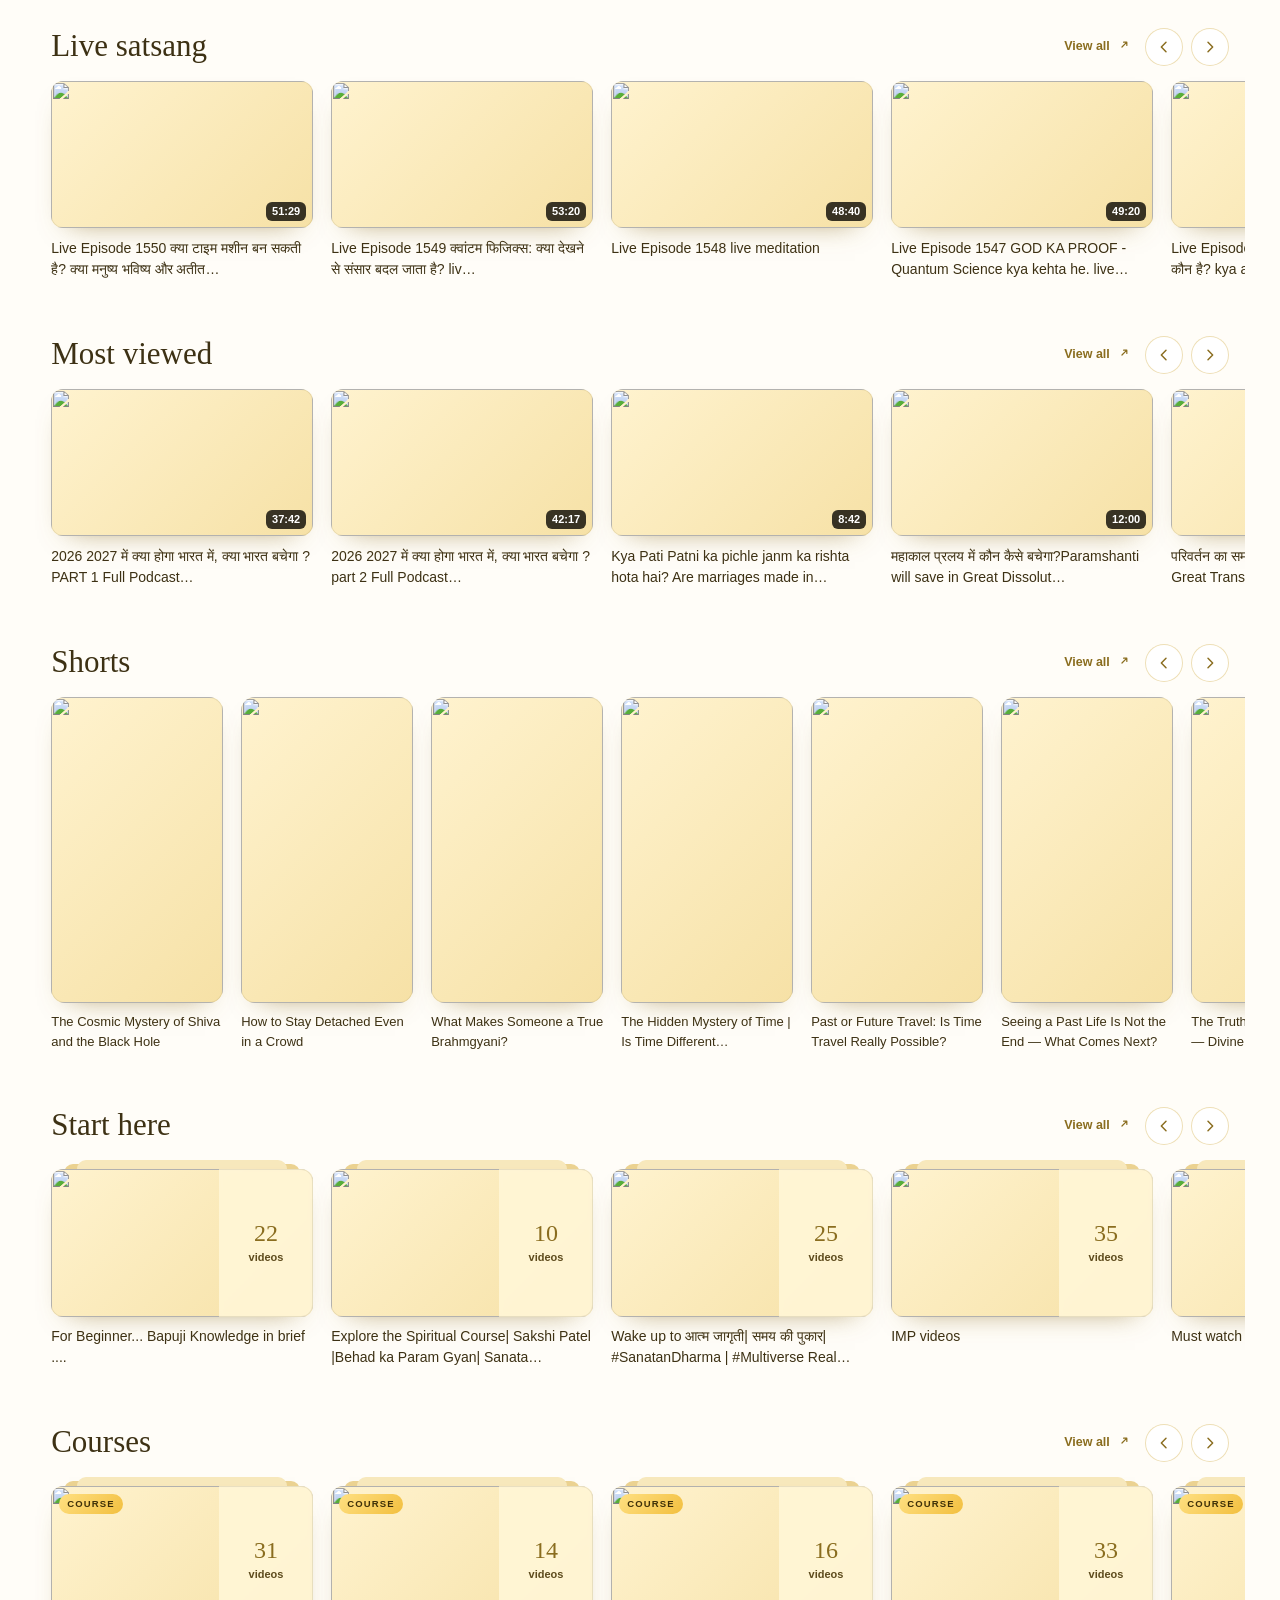
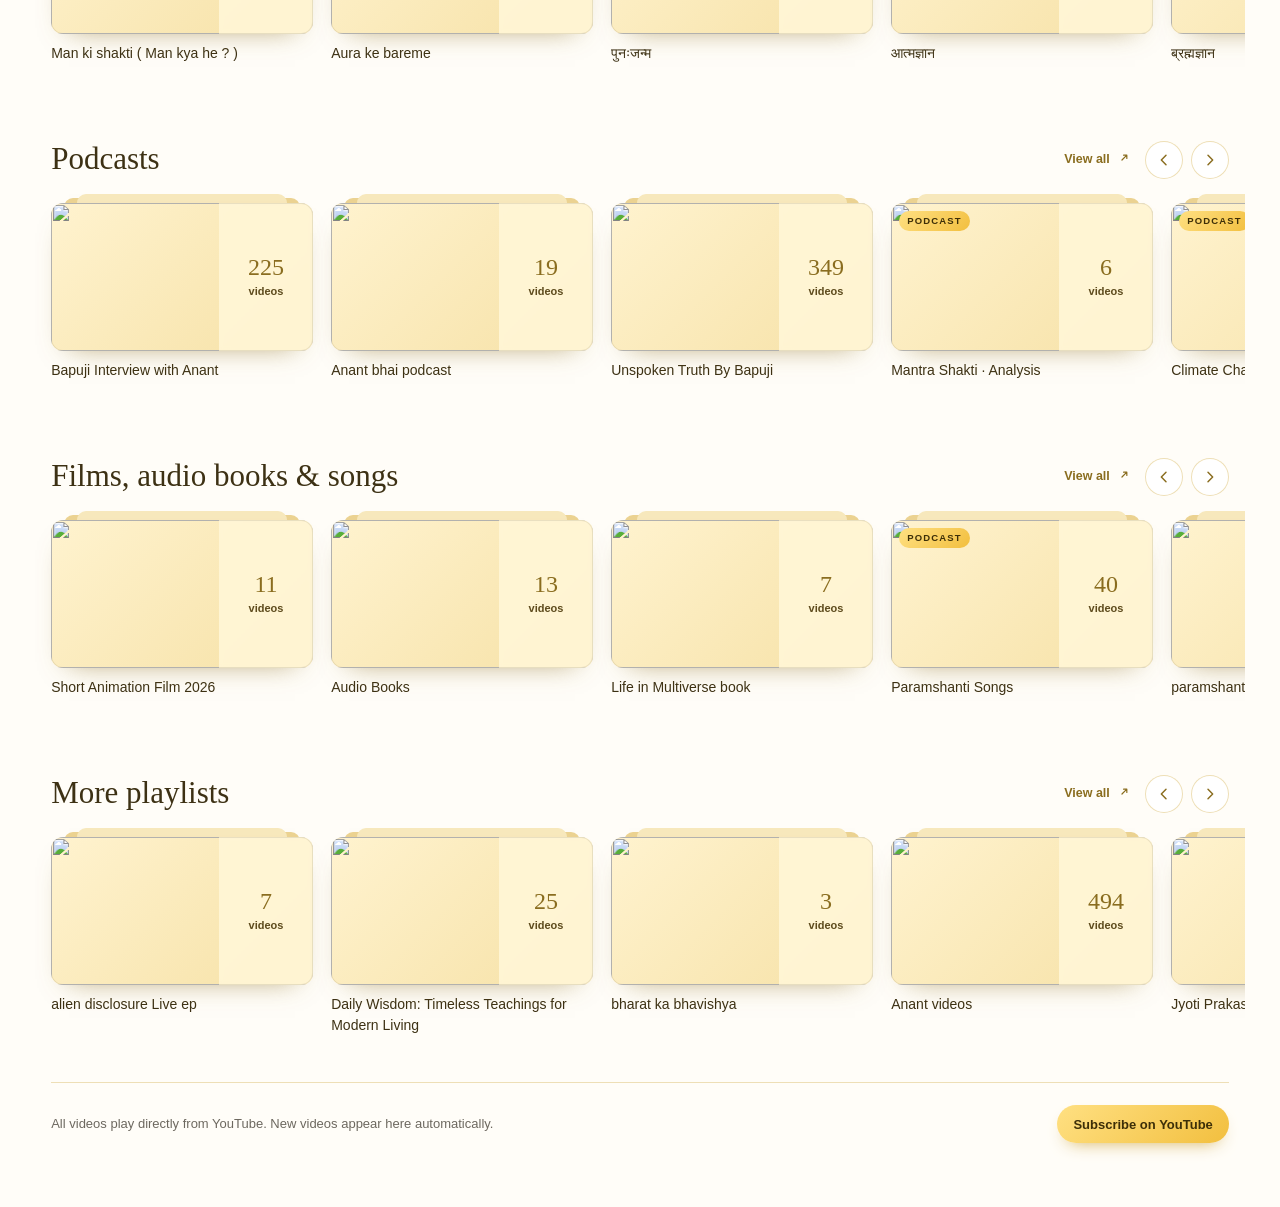
==== commit aa43867b: "Paramshanti TV: real TV look, English only, phone-first layout The block now starts with a televisio" ====
--- a/tv/paramshanti-tv.html
+++ b/tv/paramshanti-tv.html
@@ -1,12 +1,13 @@
 <!doctype html>
-<html lang="hi">
+<html lang="en">
 <head>
 <meta charset="utf-8">
 <meta name="viewport" content="width=device-width, initial-scale=1">
-<title>परमशांति TV</title>
-<style>html,body{margin:0;background:#fdfbf5}</style>
+<title>Paramshanti TV</title>
+<style>html,body{margin:0;background:#fffdf8}.wrap{padding:0 6vw}@media(min-width:768px){.wrap{padding:0 4vw}}</style>
 </head>
 <body>
+<div class="wrap">
 <!-- Paramshanti TV · paste this whole snippet into one Squarespace Code Block (HTML) · built 2026-11-23 -->
 <style id="pstv-style">
 /* Paramshanti TV — self-contained, scoped to .pstv / .pstv-layer so it can sit inside a Squarespace Code Block. */
@@ -292,93 +293,287 @@
   .pstv *,.pstv-layer *{animation:none!important;transition:none!important;scroll-behavior:auto!important}
 }
 
+/* ---------- simpler layout: fewer labels, controls only when they do something ---------- */
+.pstv{padding:18px 0 52px}
+.pstv[data-w="m"],.pstv[data-w="l"]{padding:22px 0 64px}
+.pstv .pstv-top{margin-bottom:14px;gap:12px}
+.pstv .pstv-mark{width:40px;height:40px;border-radius:12px}
+.pstv .pstv-logo{font-size:27px}
+.pstv[data-w="l"] .pstv-logo{font-size:33px}
+.pstv .pstv-chip{padding:0 16px}
+.pstv .pstv-btn[disabled]{display:none}
+.pstv .pstv-head{align-items:center;margin-bottom:12px}
+.pstv .pstv-h2{margin-top:0}
+.pstv .pstv-sbtn{display:none;flex:none;width:42px;height:42px;border-radius:50%;place-items:center;background:#fff;color:var(--tv-gold);box-shadow:inset 0 0 0 1px var(--tv-line)}
+.pstv .pstv-gmore{display:none}
+.pstv:not([data-w="l"]) .pstv-glist{max-height:none;overflow:visible}
+
+/* narrow block (phones, or a narrow column) */
+.pstv[data-w="s"] .pstv-sbtn{display:grid}
+.pstv[data-w="s"] .pstv-tools{display:none}
+.pstv[data-w="s"].is-search .pstv-tools{display:flex;flex:1 1 100%}
+.pstv[data-w="s"].is-search .pstv-search{max-width:none}
+.pstv[data-w="s"] .pstv-h2{font-size:21px}
+.pstv[data-w="s"] .pstv-sec{margin-top:28px}
+.pstv[data-w="s"] .pstv-more{display:none}
+.pstv[data-w="s"] .pstv-rail{gap:12px}
+.pstv[data-w="s"] .pstv-card{width:218px}
+.pstv[data-w="s"] .pstv-card.is-short{width:134px}
+.pstv[data-w="s"] .pstv-col{width:178px}
+.pstv[data-w="s"] .pstv-ct{font-size:13.5px}
+.pstv[data-w="s"] .pstv-count b{font-size:20px}
+.pstv[data-w="s"] .pstv-title{font-size:18px;margin-top:3px}
+.pstv[data-w="s"] .pstv-now{padding-top:12px;gap:10px}
+.pstv[data-w="s"] .pstv-poster-play{height:46px;padding:0 20px 0 15px}
+.pstv[data-w="s"] .pstv-livecard{padding:12px}
+.pstv[data-w="s"] .pstv-duo{gap:14px}
+.pstv[data-w="s"] .pstv-feature{display:grid;grid-template-columns:44% minmax(0,1fr);grid-template-rows:auto 1fr;column-gap:12px;align-items:start}
+.pstv[data-w="s"] .pstv-feature .pstv-th{grid-column:1;grid-row:1/3;margin-top:0;border-radius:12px}
+.pstv[data-w="s"] .pstv-feature .pstv-h2{grid-column:2;grid-row:1;font:600 11px/1.5 var(--tv-sans);letter-spacing:.12em;text-transform:uppercase;color:var(--tv-gold)}
+.pstv[data-w="s"] .pstv-feature-t{grid-column:2;grid-row:2;font:500 14.5px/1.45 var(--tv-sans);margin-top:3px;padding-top:.1em;-webkit-line-clamp:3}
+.pstv[data-w="s"] .pstv-feature-m{display:none}
+.pstv[data-w="s"] .pstv-feature .pstv-pl{width:38px;height:38px;margin:-19px 0 0 -19px}
+.pstv[data-w="s"] .pstv-feature .pstv-dur{display:none}
+.pstv[data-w="s"] .pstv-foot{margin-top:34px;padding-top:18px}
+
+/* phones: break out of the site's side gutters so the screen runs edge to edge */
+@media (max-width:767px){
+  .pstv{width:100vw;max-width:100vw;margin-left:calc(50% - 50vw);padding:10px 0 40px}
+  .pstv .pstv-top,.pstv .pstv-chbar,.pstv .pstv-now,.pstv .pstv-sec,.pstv .pstv-foot{padding-left:14px;padding-right:14px}
+  .pstv .pstv-set{padding:0;background:none;box-shadow:none;border-radius:0}
+  .pstv .pstv-chbar{margin-bottom:10px}
+  .pstv .pstv-chips{margin:-3px -14px;padding:3px 14px}
+  .pstv .pstv-screen{border-radius:0;box-shadow:none}
+  .pstv .pstv-guide{margin:14px 14px 0}
+  .pstv .pstv-rail{margin:-4px -14px -10px;padding:4px 14px 10px;scroll-padding-left:14px}
+  .pstv .pstv-panel{margin-left:-4px;margin-right:-4px;padding:16px 12px 18px}
+}
+.pstv .pstv-poster-k:empty{display:none}
+
+/* ---------- the television: bezel, on-screen banner, channel list, remote ---------- */
+.pstv{--tv-mono:ui-monospace,'SF Mono',Menlo,Consolas,'Roboto Mono',monospace;--tv-led:#ffd54a}
+.pstv .pstv-set{padding:0;background:none;box-shadow:none;border-radius:0}
+.pstv[data-w="l"] .pstv-set{padding:0;border-radius:0}
+.pstv[data-w="m"] .pstv-set{padding:0;border-radius:0}
+.pstv[data-w="l"] .pstv-stage{grid-template-columns:minmax(0,1fr) 344px;gap:22px}
+.pstv .pstv-tv{position:relative;border-radius:18px;padding:10px 10px 0;color:#fff;background:linear-gradient(180deg,#26262a,#0c0c0e);
+  box-shadow:0 34px 60px -34px rgba(0,0,0,.75),inset 0 0 0 1px #3b3b40,inset 0 1px 0 #5a5a61}
+.pstv .pstv-screen{border-radius:8px;box-shadow:0 0 0 1px #000}
+.pstv .pstv-static{position:absolute;inset:0;z-index:2;border-radius:inherit;pointer-events:none;opacity:0;
+  background:repeating-radial-gradient(#000 0 .0001%,#fff 0 .0002%) 50% 0/2500px 2500px,repeating-conic-gradient(#000 0 .0001%,#fff 0 .0002%) 60% 60%/2500px 2500px;background-blend-mode:difference}
+.pstv .pstv-static.is-on{opacity:.92;animation:pstv-noise .12s steps(3) infinite}
+@keyframes pstv-noise{to{background-position:50% 12px,60% 48%}}
+.pstv .pstv-banner{left:auto;right:14px;top:12px;bottom:auto;padding:0;background:none;box-shadow:none;border-radius:0;text-align:right;transform:none}
+.pstv .pstv-banner b{font:700 46px/1 var(--tv-mono);letter-spacing:.02em;text-transform:none;color:var(--tv-led);text-shadow:0 2px 0 #000,0 0 16px rgba(0,0,0,.95)}
+.pstv .pstv-banner span{display:block;margin-top:4px;font:600 15px/1.3 var(--tv-sans);color:#fff;text-shadow:0 1px 0 #000,0 0 10px #000}
+.pstv .pstv-osd{display:grid;gap:10px;padding:13px 6px 2px}
+.pstv .pstv-osd-ch{display:flex;align-items:center;gap:10px;min-width:0}
+.pstv .pstv-osd-num{font:700 31px/1 var(--tv-mono);color:var(--tv-led);text-shadow:0 0 14px rgba(255,213,74,.45);font-variant-numeric:tabular-nums}
+.pstv .pstv-logo-c{position:relative;flex:none;display:grid;place-items:center;width:34px;height:34px;border-radius:50%;overflow:hidden;background:var(--tv-sun)}
+.pstv .pstv-logo-c i{font:700 15px/1 var(--tv-sans);font-style:normal;color:var(--tv-sun-ink)}
+.pstv .pstv-logo-c img{position:absolute;inset:0;width:100%;height:100%;object-fit:cover}
+.pstv .pstv-osd-name{display:flex;flex-direction:column;gap:4px;min-width:0;margin-right:auto}
+.pstv .pstv-osd-name strong{font:600 17px/1.1 var(--tv-sans);color:#fff;white-space:nowrap;overflow:hidden;text-overflow:ellipsis}
+.pstv .pstv-osd .pstv-badge{height:auto;padding:0;background:none;box-shadow:none;color:var(--tv-led);font-size:10px;letter-spacing:.14em;align-self:flex-start}
+.pstv .pstv-osd .pstv-clock{font:600 15px/1 var(--tv-mono);color:#fff;opacity:.92;white-space:nowrap}
+.pstv .pstv-osd-row{display:grid;grid-template-columns:46px minmax(0,1fr);gap:10px;align-items:start;width:100%;text-align:left}
+.pstv .pstv-osd-row>i{margin-top:4px;padding:5px 0;border-radius:4px;background:var(--tv-led);color:#14110a;font:700 10px/1 var(--tv-sans);font-style:normal;letter-spacing:.12em;text-transform:uppercase;text-align:center}
+.pstv .pstv-osd .pstv-title{margin:0;padding-top:.1em;color:#fff;font:500 16px/1.45 var(--tv-sans)}
+.pstv[data-w="l"] .pstv-osd .pstv-title{font-size:19px}
+.pstv[data-w="s"] .pstv-osd .pstv-title{font-size:15.5px;margin-top:0}
+.pstv .pstv-osd .pstv-sub{margin-top:2px;color:#b9b9c0;font-size:12.5px}
+.pstv .pstv-osd .pstv-gbar{display:block;height:4px;margin-top:8px;background:rgba(255,255,255,.18)}
+.pstv .pstv-osd .pstv-gbar i{background:var(--tv-led)}
+.pstv .pstv-osd-row.is-next{align-items:center;padding:9px 0 2px;border-top:1px solid rgba(255,255,255,.12)}
+.pstv .pstv-osd-row.is-next>i{margin-top:0;background:rgba(255,255,255,.16);color:#fff}
+.pstv #pstv-next{min-width:0;font:400 13.5px/1.4 var(--tv-sans);color:#d8d8de;white-space:nowrap;overflow:hidden;text-overflow:ellipsis}
+.pstv #pstv-next b{color:#fff;font-weight:600}
+.pstv .pstv-chin{display:flex;align-items:center;justify-content:center;gap:10px;height:26px;font:600 8.5px/1 var(--tv-sans);letter-spacing:.34em;color:#8d8d95}
+.pstv .pstv-chin i{width:6px;height:6px;border-radius:50%;background:#6b2620}
+.pstv .pstv-tv:has(.pstv-screen.is-on) .pstv-chin i{background:#3ddc84;box-shadow:0 0 8px #3ddc84}
+.pstv[data-w="l"] .pstv-tv{margin-bottom:20px}
+.pstv[data-w="l"] .pstv-tv::after{content:'';position:absolute;left:50%;bottom:-15px;width:220px;height:15px;transform:translateX(-50%);background:linear-gradient(180deg,#2a2a2e,#101013);clip-path:polygon(16% 0,84% 0,100% 100%,0 100%)}
+
+/* the remote */
+.pstv .pstv-ctl{display:flex;flex-wrap:wrap;align-items:center;gap:8px;margin-top:14px}
+.pstv .pstv-rocker{display:inline-flex;align-items:center;padding:3px;border-radius:999px;background:#fff;box-shadow:inset 0 0 0 1px var(--tv-night-line)}
+.pstv .pstv-rocker .pstv-btn{width:36px;height:36px;background:none;box-shadow:none}
+.pstv .pstv-rocker .pstv-btn:hover{background:#fff3cf}
+.pstv .pstv-rocker em{padding:0 3px;font:700 10px/1 var(--tv-sans);font-style:normal;letter-spacing:.12em;color:var(--tv-gold)}
+.pstv .pstv-btn.is-back{background:var(--tv-sun);color:var(--tv-sun-ink);box-shadow:0 6px 16px -8px rgba(199,154,42,.9)}
+.pstv .pstv-btn.is-back[aria-pressed="true"]{display:none}
+.pstv .pstv-ctl-gap{flex:1 1 0;min-width:0}
+.pstv #pstv-b-mute .on,.pstv #pstv-b-mute[aria-pressed="true"] .off{display:none}
+.pstv #pstv-b-mute[aria-pressed="true"] .on{display:block}
+.pstv #pstv-b-mute[aria-pressed="true"]{background:#fff;color:var(--tv-ink2);box-shadow:inset 0 0 0 1px var(--tv-night-line)}
+.pstv .pstv-main>.pstv-search{display:none;max-width:none;margin-top:10px}
+.pstv.is-search .pstv-main>.pstv-search{display:block}
+
+/* channel list + guide */
+.pstv .pstv-guide{background:#fff;border-radius:16px;box-shadow:inset 0 0 0 1px var(--tv-line),0 20px 40px -32px rgba(138,109,31,.55)}
+.pstv .pstv-guide-head{align-items:center;padding:14px 16px 11px}
+.pstv .pstv-guide-head h3{font:600 12px/1 var(--tv-sans);letter-spacing:.14em;text-transform:uppercase;color:var(--tv-gold)}
+.pstv .pstv-gx{display:grid;place-items:center;width:28px;height:28px;border-radius:50%;background:var(--tv-wash);color:var(--tv-gold)}
+.pstv .pstv-chpane,.pstv .pstv-gpane{display:flex;flex-direction:column;flex:1 1 auto;min-height:0}
+.pstv .pstv-guide[data-view="ch"] .pstv-gpane{display:none}
+.pstv[data-w="l"] .pstv-guide[data-view="guide"] .pstv-chpane{display:none}
+.pstv .pstv-chlist{display:flex;flex-direction:column;gap:2px;flex:1 1 auto;min-height:0;padding:6px;overflow-y:auto;scrollbar-width:thin;scrollbar-color:rgba(199,154,42,.5) transparent}
+.pstv .pstv-chan{display:grid;grid-template-columns:28px 38px minmax(0,1fr);align-items:center;gap:10px;width:100%;padding:9px 10px;border-radius:12px;text-align:left;color:var(--tv-ink);transition:background .2s}
+.pstv .pstv-chan:hover{background:#fff6dc}
+.pstv .pstv-chan[aria-selected="true"]{background:#16130c;color:#fff}
+.pstv .pstv-chan-n{font:700 15px/1 var(--tv-mono);color:var(--tv-gold2);font-variant-numeric:tabular-nums}
+.pstv .pstv-chan[aria-selected="true"] .pstv-chan-n{color:var(--tv-led)}
+.pstv .pstv-chan .pstv-logo-c{width:38px;height:38px}
+.pstv .pstv-chan-t{display:block;min-width:0}
+.pstv .pstv-chan-t strong{display:block;font:600 14px/1.3 var(--tv-sans);color:inherit}
+.pstv .pstv-chan-now{display:block;font:400 12px/1.45 var(--tv-sans);color:var(--tv-muted);white-space:nowrap;overflow:hidden;text-overflow:ellipsis}
+.pstv .pstv-chan[aria-selected="true"] .pstv-chan-now{color:#c9c9cf}
+.pstv .pstv-chan .pstv-gbar{display:block;height:3px;margin-top:5px;background:#f1e2b4}
+.pstv .pstv-chan[aria-selected="true"] .pstv-gbar{background:rgba(255,255,255,.2)}
+.pstv .pstv-chan[aria-selected="true"] .pstv-gbar i{background:var(--tv-led)}
+
+/* stacked layout: channels become a strip of tiles under the remote */
+.pstv:not([data-w="l"]) .pstv-guide{background:none;box-shadow:none;border-radius:0;overflow:visible}
+.pstv:not([data-w="l"]) .pstv-chpane .pstv-guide-head{display:none}
+.pstv:not([data-w="l"]) .pstv-chlist{flex-direction:row;gap:10px;padding:2px 0 8px;overflow-x:auto;overflow-y:hidden;scrollbar-width:none;scroll-snap-type:x proximity;-webkit-overflow-scrolling:touch}
+.pstv:not([data-w="l"]) .pstv-chlist::-webkit-scrollbar{display:none}
+.pstv:not([data-w="l"]) .pstv-chan{flex:none;width:214px;background:#fff;box-shadow:inset 0 0 0 1px var(--tv-line);scroll-snap-align:start}
+.pstv:not([data-w="l"]) .pstv-chan[aria-selected="true"]{background:#16130c;box-shadow:none}
+.pstv:not([data-w="l"]) .pstv-gpane{margin-top:8px;background:#fff;border-radius:16px;box-shadow:inset 0 0 0 1px var(--tv-line)}
+.pstv:not([data-w="l"]) .pstv-livecard{margin-top:10px;border:1px solid var(--tv-night-line);border-radius:14px}
+
+@media (max-width:767px){
+  .pstv{padding-top:0}
+  .pstv .pstv-tv{padding:0;border-radius:0;box-shadow:none;background:#0c0c0e}
+  .pstv .pstv-screen{border-radius:0;box-shadow:none}
+  .pstv .pstv-osd{padding:12px 14px 0}
+  .pstv .pstv-chin{height:20px}
+  .pstv .pstv-ctl{margin-top:12px;padding:0 14px;gap:7px}
+  .pstv .pstv-main>.pstv-search{margin:10px 14px 0}
+  .pstv .pstv-guide{margin:12px 0 0}
+  .pstv .pstv-chlist{padding:2px 14px 8px;scroll-padding-left:14px}
+  .pstv .pstv-gpane,.pstv .pstv-livecard{margin-left:14px;margin-right:14px}
+  .pstv .pstv-banner b{font-size:36px}
+}
+.pstv[data-w="s"] .pstv-ctl{gap:5px;justify-content:space-between}
+.pstv[data-w="s"] .pstv-ctl-gap{display:none}
+.pstv[data-w="s"] .pstv-ctl>.pstv-btn{height:38px;padding:0 12px}
+.pstv[data-w="s"] .pstv-ctl>.pstv-btn.is-icon,.pstv[data-w="s"] #pstv-b-guide{width:38px;padding:0}
+.pstv[data-w="s"] #pstv-b-guide span{display:none}
+.pstv[data-w="s"] .pstv-rocker .pstv-btn{width:32px;height:32px}
+
 </style>
-<section class="pstv" id="pstv" lang="hi" data-w="s" aria-label="Paramshanti TV">
+<section class="pstv" id="pstv" lang="en" data-w="s" aria-label="Paramshanti TV">
   <div class="pstv-in">
-    <header class="pstv-top">
-      <div class="pstv-brand">
-        <span class="pstv-mark" aria-hidden="true">
-          <svg width="24" height="24" viewBox="0 0 24 24" fill="none" stroke="currentColor" stroke-width="1.6" stroke-linecap="round" stroke-linejoin="round"><rect x="2.5" y="6.5" width="19" height="13" rx="2.6"/><path d="M8 2.5l4 4 4-4"/><path d="M10.2 10.2v5.6l4.8-2.8z" fill="currentColor" stroke="none"/></svg>
-        </span>
-        <div>
-          <p class="pstv-kicker" data-t="tagline">Behad ka Param Gyan</p>
-          <h1 class="pstv-logo"><span data-t="brand">परमशांति</span> <em>TV</em></h1>
-        </div>
-      </div>
-      <div class="pstv-tools">
-        <label class="pstv-search">
-          <svg width="16" height="16" viewBox="0 0 24 24" fill="none" stroke="currentColor" stroke-width="2" stroke-linecap="round"><circle cx="11" cy="11" r="7"/><path d="M20 20l-3.6-3.6"/></svg>
-          <input type="search" id="pstv-q" autocomplete="off" placeholder="वीडियो खोजें…" aria-label="वीडियो खोजें">
-        </label>
-        <div class="pstv-ui" role="group" aria-label="Language of this page">
-          <button type="button" data-ui="hi" aria-pressed="true">हिंदी</button>
-          <button type="button" data-ui="en" aria-pressed="false">EN</button>
-        </div>
-      </div>
-    </header>
-
     <div class="pstv-set" id="pstv-set">
-      <div class="pstv-chbar">
-        <span class="pstv-chlabel" data-t="chan">चैनल</span>
-        <div class="pstv-chips" id="pstv-chips" role="tablist" aria-label="Channels"></div>
-      </div>
       <div class="pstv-stage">
         <div class="pstv-main">
-          <div class="pstv-screen" id="pstv-screen">
-            <div class="pstv-frame" id="pstv-frame">
-              <div id="pstv-player"></div>
-              <button type="button" class="pstv-dockx" id="pstv-dockx" aria-label="Close mini player">
-                <svg width="14" height="14" viewBox="0 0 24 24" fill="none" stroke="currentColor" stroke-width="2.4" stroke-linecap="round"><path d="M5 5l14 14M19 5L5 19"/></svg>
+          <!-- the television: bezel, screen, and the on-screen channel banner under it -->
+          <div class="pstv-tv">
+            <div class="pstv-screen" id="pstv-screen">
+              <div class="pstv-frame" id="pstv-frame">
+                <div id="pstv-player"></div>
+                <button type="button" class="pstv-dockx" id="pstv-dockx" aria-label="Close mini player">
+                  <svg width="14" height="14" viewBox="0 0 24 24" fill="none" stroke="currentColor" stroke-width="2.4" stroke-linecap="round"><path d="M5 5l14 14M19 5L5 19"/></svg>
+                </button>
+              </div>
+              <button type="button" class="pstv-poster" id="pstv-poster">
+                <img id="pstv-poster-img" alt="" decoding="async">
+                <span class="pstv-poster-play">
+                  <svg width="20" height="20" viewBox="0 0 24 24" fill="currentColor"><path d="M7 4.5v15l13-7.5z"/></svg>
+                  <span data-t="turnon">Turn on the TV</span>
+                </span>
+                <span class="pstv-poster-text"><span class="pstv-poster-k" id="pstv-poster-k"></span><span class="pstv-poster-t" id="pstv-poster-t"></span></span>
+              </button>
+              <button type="button" class="pstv-unmute" id="pstv-unmute" hidden>
+                <svg width="16" height="16" viewBox="0 0 24 24" fill="none" stroke="currentColor" stroke-width="2" stroke-linecap="round" stroke-linejoin="round"><path d="M4 9.5h3.5L12 5.5v13l-4.5-4H4z" fill="currentColor"/><path d="M16 9l5 6M21 9l-5 6"/></svg>
+                <span data-t="unmute">Tap for sound</span>
+              </button>
+              <div class="pstv-static" id="pstv-static" aria-hidden="true"></div>
+              <div class="pstv-banner" id="pstv-banner" aria-hidden="true"><b></b><span></span></div>
+            </div>
+            <div class="pstv-osd">
+              <div class="pstv-osd-ch">
+                <b class="pstv-osd-num" id="pstv-osd-num">01</b>
+                <span class="pstv-logo-c" id="pstv-osd-logo"></span>
+                <span class="pstv-osd-name"><strong id="pstv-osd-name"></strong><span class="pstv-badge" id="pstv-badge" data-mode="tv"></span></span>
+                <time class="pstv-clock" id="pstv-clock"></time>
+              </div>
+              <div class="pstv-osd-row">
+                <i data-t="now">Now</i>
+                <div>
+                  <h2 class="pstv-title" id="pstv-title" aria-live="polite"></h2>
+                  <p class="pstv-sub" id="pstv-sub"></p>
+                  <span class="pstv-gbar" id="pstv-bar"><i></i></span>
+                </div>
+              </div>
+              <button type="button" class="pstv-osd-row is-next" id="pstv-nextrow" hidden>
+                <i data-t="next">Next</i>
+                <span id="pstv-next"></span>
               </button>
             </div>
-            <button type="button" class="pstv-poster" id="pstv-poster">
-              <img id="pstv-poster-img" alt="" decoding="async">
-              <span class="pstv-poster-play">
-                <svg width="20" height="20" viewBox="0 0 24 24" fill="currentColor"><path d="M7 4.5v15l13-7.5z"/></svg>
-                <span data-t="turnon">टीवी चालू करें</span>
-              </span>
-              <span class="pstv-poster-text">
-                <span class="pstv-poster-k" id="pstv-poster-k"></span>
-                <span class="pstv-poster-t" id="pstv-poster-t"></span>
-              </span>
+            <div class="pstv-chin" aria-hidden="true"><span>PARAMSHANTI TV</span><i></i></div>
+          </div>
+
+          <!-- the remote -->
+          <div class="pstv-ctl" role="toolbar" aria-label="TV remote">
+            <span class="pstv-rocker">
+              <button type="button" class="pstv-btn is-icon" id="pstv-ch-dn" data-ta="chdn" aria-label="Channel down">
+                <svg width="16" height="16" viewBox="0 0 24 24" fill="none" stroke="currentColor" stroke-width="2.4" stroke-linecap="round" stroke-linejoin="round"><path d="M5 9l7 7 7-7"/></svg>
+              </button>
+              <em>CH</em>
+              <button type="button" class="pstv-btn is-icon" id="pstv-ch-up" data-ta="chup" aria-label="Channel up">
+                <svg width="16" height="16" viewBox="0 0 24 24" fill="none" stroke="currentColor" stroke-width="2.4" stroke-linecap="round" stroke-linejoin="round"><path d="M5 15l7-7 7 7"/></svg>
+              </button>
+            </span>
+            <button type="button" class="pstv-btn is-icon" id="pstv-b-mute" data-ta="sound" aria-label="Sound" aria-pressed="false">
+              <svg class="on" width="17" height="17" viewBox="0 0 24 24" fill="none" stroke="currentColor" stroke-width="2" stroke-linecap="round" stroke-linejoin="round"><path d="M4 9.5h3.5L12 5.5v13l-4.5-4H4z" fill="currentColor"/><path d="M15.5 9a4.2 4.2 0 0 1 0 6M18 6.5a8 8 0 0 1 0 11"/></svg>
+              <svg class="off" width="17" height="17" viewBox="0 0 24 24" fill="none" stroke="currentColor" stroke-width="2" stroke-linecap="round" stroke-linejoin="round"><path d="M4 9.5h3.5L12 5.5v13l-4.5-4H4z" fill="currentColor"/><path d="M16 9l5 6M21 9l-5 6"/></svg>
             </button>
-            <button type="button" class="pstv-unmute" id="pstv-unmute" hidden>
-              <svg width="16" height="16" viewBox="0 0 24 24" fill="none" stroke="currentColor" stroke-width="2" stroke-linecap="round" stroke-linejoin="round"><path d="M4 9.5h3.5L12 5.5v13l-4.5-4H4z" fill="currentColor"/><path d="M16 9l5 6M21 9l-5 6"/></svg>
-              <span data-t="unmute">आवाज़ चालू करें</span>
+            <button type="button" class="pstv-btn is-back" id="pstv-b-tv" aria-pressed="true">
+              <svg width="16" height="16" viewBox="0 0 24 24" fill="none" stroke="currentColor" stroke-width="2" stroke-linecap="round" stroke-linejoin="round"><rect x="2.5" y="6.5" width="19" height="13" rx="2.6"/><path d="M8 2.5l4 4 4-4"/></svg>
+              <span data-t="back247">Back to TV</span>
             </button>
-            <div class="pstv-banner" id="pstv-banner" aria-hidden="true"><b></b><span></span></div>
+            <button type="button" class="pstv-btn is-icon" id="pstv-b-prev" data-ta="prev" aria-label="Previous" disabled>
+              <svg width="16" height="16" viewBox="0 0 24 24" fill="currentColor"><path d="M6 5h2.4v14H6zM20 5v14L9.5 12z"/></svg>
+            </button>
+            <button type="button" class="pstv-btn is-icon" id="pstv-b-next" data-ta="next" aria-label="Next" disabled>
+              <svg width="16" height="16" viewBox="0 0 24 24" fill="currentColor"><path d="M15.6 5H18v14h-2.4zM4 5v14l10.5-7z"/></svg>
+            </button>
+            <button type="button" class="pstv-btn is-live" id="pstv-b-live" aria-pressed="false"><span class="pstv-dot"></span><span data-t="live">Live</span></button>
+            <button type="button" class="pstv-btn" id="pstv-b-guide" aria-pressed="false">
+              <svg width="16" height="16" viewBox="0 0 24 24" fill="none" stroke="currentColor" stroke-width="2" stroke-linecap="round"><path d="M4 6h16M4 12h16M4 18h10"/></svg>
+              <span data-t="guideBtn">Guide</span>
+            </button>
+            <span class="pstv-ctl-gap"></span>
+            <button type="button" class="pstv-btn is-icon" id="pstv-sbtn" data-ta="searchBtn" aria-label="Search">
+              <svg width="17" height="17" viewBox="0 0 24 24" fill="none" stroke="currentColor" stroke-width="2" stroke-linecap="round"><circle cx="11" cy="11" r="7"/><path d="M20 20l-3.6-3.6"/></svg>
+            </button>
+            <button type="button" class="pstv-btn is-icon" id="pstv-b-share" data-ta="share" aria-label="Share">
+              <svg width="16" height="16" viewBox="0 0 24 24" fill="none" stroke="currentColor" stroke-width="2" stroke-linecap="round" stroke-linejoin="round"><circle cx="18" cy="5" r="2.6"/><circle cx="6" cy="12" r="2.6"/><circle cx="18" cy="19" r="2.6"/><path d="M8.3 10.8l7.4-4.5M8.3 13.2l7.4 4.5"/></svg>
+            </button>
           </div>
-          <div class="pstv-now">
-            <div>
-              <span class="pstv-badge" id="pstv-badge" data-mode="tv"></span>
-              <h2 class="pstv-title" id="pstv-title" aria-live="polite"></h2>
-              <p class="pstv-sub" id="pstv-sub"></p>
+          <label class="pstv-search" id="pstv-searchbar">
+            <svg width="16" height="16" viewBox="0 0 24 24" fill="none" stroke="currentColor" stroke-width="2" stroke-linecap="round"><circle cx="11" cy="11" r="7"/><path d="M20 20l-3.6-3.6"/></svg>
+            <input type="search" id="pstv-q" autocomplete="off" placeholder="Search videos…" aria-label="Search videos">
+          </label>
+        </div>
+
+        <!-- channel list and programme guide -->
+        <aside class="pstv-guide" id="pstv-side" data-view="ch" aria-label="Channels and programme guide">
+          <div class="pstv-guide-in">
+            <div class="pstv-chpane">
+              <div class="pstv-guide-head"><h3 data-t="channels">Channels</h3></div>
+              <div class="pstv-chlist" id="pstv-chips" role="tablist" aria-label="Channels"></div>
             </div>
-            <div class="pstv-ctl">
-              <button type="button" class="pstv-btn" id="pstv-b-tv" aria-pressed="true">
-                <svg width="16" height="16" viewBox="0 0 24 24" fill="none" stroke="currentColor" stroke-width="2" stroke-linecap="round" stroke-linejoin="round"><rect x="2.5" y="6.5" width="19" height="13" rx="2.6"/><path d="M8 2.5l4 4 4-4"/></svg>
-                <span data-t="tv247">24×7 टीवी</span>
-              </button>
-              <button type="button" class="pstv-btn is-live" id="pstv-b-live" aria-pressed="false"><span class="pstv-dot"></span><span data-t="live">लाइव</span></button>
-              <button type="button" class="pstv-btn is-icon" id="pstv-b-prev" data-ta="prev" aria-label="पिछला" disabled>
-                <svg width="16" height="16" viewBox="0 0 24 24" fill="currentColor"><path d="M6 5h2.4v14H6zM20 5v14L9.5 12z"/></svg>
-              </button>
-              <button type="button" class="pstv-btn is-icon" id="pstv-b-next" data-ta="next" aria-label="अगला" disabled>
-                <svg width="16" height="16" viewBox="0 0 24 24" fill="currentColor"><path d="M15.6 5H18v14h-2.4zM4 5v14l10.5-7z"/></svg>
-              </button>
-              <button type="button" class="pstv-btn is-icon" id="pstv-b-share" data-ta="share" aria-label="शेयर">
-                <svg width="16" height="16" viewBox="0 0 24 24" fill="none" stroke="currentColor" stroke-width="2" stroke-linecap="round" stroke-linejoin="round"><circle cx="18" cy="5" r="2.6"/><circle cx="6" cy="12" r="2.6"/><circle cx="18" cy="19" r="2.6"/><path d="M8.3 10.8l7.4-4.5M8.3 13.2l7.4 4.5"/></svg>
-              </button>
-              <a class="pstv-btn is-icon" id="pstv-b-yt" data-ta="yt" aria-label="YouTube पर देखें" target="_blank" rel="noopener" href="https://www.youtube.com/@bapujidashrathbhaipatel">
-                <svg width="16" height="16" viewBox="0 0 24 24" fill="none" stroke="currentColor" stroke-width="2" stroke-linecap="round" stroke-linejoin="round"><path d="M14 4h6v6M20 4l-9 9M18 14v5a1 1 0 0 1-1 1H5a1 1 0 0 1-1-1V7a1 1 0 0 1 1-1h5"/></svg>
-              </a>
+            <div class="pstv-gpane">
+              <div class="pstv-guide-head"><h3 id="pstv-guide-h"></h3>
+                <button type="button" class="pstv-gx" id="pstv-gx" aria-label="Close guide">
+                  <svg width="13" height="13" viewBox="0 0 24 24" fill="none" stroke="currentColor" stroke-width="2.4" stroke-linecap="round"><path d="M5 5l14 14M19 5L5 19"/></svg>
+                </button>
+              </div>
+              <ol class="pstv-glist" id="pstv-glist"></ol>
             </div>
-          </div>
-        </div>
-        <aside class="pstv-guide" aria-label="Programme guide">
-          <div class="pstv-guide-in">
-            <div class="pstv-guide-head"><h3 id="pstv-guide-h"></h3><span class="pstv-clock" id="pstv-clock"></span></div>
-            <ol class="pstv-glist" id="pstv-glist"></ol>
             <div class="pstv-livecard" id="pstv-livecard" hidden>
               <div class="pstv-livecard-t"><b id="pstv-live-h"></b><span id="pstv-live-s"></span></div>
               <button type="button" class="pstv-btn" id="pstv-live-b"></button>
@@ -393,15 +588,15 @@
     </div>
 
     <footer class="pstv-foot">
-      <p data-t="foot">सभी वीडियो सीधे YouTube से चलते हैं। नए वीडियो यहाँ अपने-आप जुड़ते रहते हैं।</p>
-      <a class="pstv-pill" id="pstv-sub-link" target="_blank" rel="noopener" href="https://www.youtube.com/@bapujidashrathbhaipatel?sub_confirmation=1" data-t="subscribeYT">YouTube पर सब्सक्राइब करें</a>
+      <p data-t="foot">All videos play directly from YouTube. New videos appear here automatically.</p>
+      <a class="pstv-pill" id="pstv-sub-link" target="_blank" rel="noopener" href="https://www.youtube.com/@bapujidashrathbhaipatel?sub_confirmation=1" data-t="subscribeYT">Subscribe on YouTube</a>
     </footer>
   </div>
   <div class="pstv-probe" id="pstv-probe" aria-hidden="true"></div>
   <div class="pstv-toast" id="pstv-toast" role="status"></div>
 </section>
 
-<script id="pstv-data" type="application/json">{"gen":"2026-11-23","main":"UC01X7d2bKFGxdk8tQ0ZKzOQ","V":{"NcglnAtOalk":["What Really Happens After Death? The Soul’s Journey Beyond Heaven",633],"hGB_HeVjqdA":["Death Is Not the End! Where Does Your Soul Go Next? | Official Promo",74],"s8oc1GUC8j4":["The Real Celebration of Diwali Begins with Inner Awakening!",41],"1tbOQ0BPjOw":["ब्रह्मा माँ अवतरण दिवस विशेष गीत | paramshanti song",302],"GhGS3oMJ9A0":["इस दिवाली केवल दीप नहीं, अनंत संभावनाएँ और दिव्य संकल्प जगाएँ! Short An…",470],"PtsCepo_BCg":["11 स्टॉल, एक दिव्य संदेश! सनातन ज्ञान की यात्रा | Ahmedabad Book Festiv…",888],"NQOx_-twIcY":["Ahmedabad Book Festival 2026 का आखिरी दिन! एक अद्भुत अनुभव और बड़ा संकल…",232],"knae4-81V1k":["धरती से अनंत सृष्टि तक की रहस्यमयी यात्रा! | Spiritual Animation Short…",665],"OIeXMvdPvnE":["अहमदाबाद इंटरनेशनल बुक फेस्टिवल 2026 | परम ज्ञान की पुस्तकों का अद्भुत…",249],"cqUQwqsSjLA":["जागो! समय तुम्हें पुकार रहा है(परमशांति का परिचय) audio book",2255],"TuUEI8NyS1g":["आत्मा की शक्ति कितनी है? | आत्मा की कलाओं का रहस्य",680],"qQxQZTmB55s":["पुत्र की आत्मा ने पूछा—“आप मेरे कौन हैं?” | राजा चित्रकेतु की कथा Spiri…",591],"gKHBxB9zyZE":["स्वर्गलोक की अद्भुत यात्रा! स्वर्गलोक में आखिर क्या हुआ? | Spiritual An…",480],"Awx5yn3qSdA":["माया के जाल से आत्मजागृति तक! | एक आत्मा की अद्भुत यात्रा | Spiritual A…",688],"97EBdEpAm90":["નવરાત્રી Mataji Na Garba માતાજીના ગરબા | Navratri Songs | Gujarati Garb…",250],"iMGSRb0jNXM":["कर्म का धागा | outstanding | Animated Short Film",537],"f46yeDdfgrY":["Mysteries of the Himalayas: The Secret of Gyanganj | Short Film",656],"SpJ5GwHgLB0":["विश्व का सबसे Powerful ध्यान |Animation Short Film",1113],"CO5hnWyee_I":["The Truth About What Happens After Death Short Animation Film",306],"kVjsxaGxjH4":["14 लोकों से परमधाम तक: पूरे ब्रह्मांड का रहस्य Short Animation Film",648],"8qNpl-ZFthw":["Live Episode 1550 क्या टाइम मशीन बन सकती है? क्या मनुष्य भविष्य और अतीत…",3089],"DCk_8FzeJyw":["Live Episode 1549 क्वांटम फिजिक्स: क्या देखने से संसार बदल जाता है? liv…",3200],"ecdLO9qo79k":["Live Episode 1548 live meditation",2920],"8SAFK1EyvAg":["Live Episode 1547 GOD KA PROOF - Quantum Science kya kehta he. live med…",2960],"Rl_0rWewiO0":["Live Episode 1546 संसार में सबसे सुखी मनुष्य कौन है? kya amir jyada suk…",3506],"DzfXCiMSQtE":["Doomsday 13 नवंबर 2026 को दुनिया का अंत? Live Episode 1545 live meditat…",2761],"-OzzzFES9fk":["Diwali celebration 2026",1150],"pCh8Ziqfkec":["माँ के अवतरण दिवस पर दिवाली का दिव्य उत्सव",445],"gG_TsaPxj_U":["Live Episode 1543 live meditation",1866],"Q5Xy_lZLjLY":["Live Episode 1542 live meditation",2430],"DXHhH9G0-t8":["LIVE : Ahmedabad international book festival 2026 visit C47 OUR SHOP",3454],"J83KmXJ0ogA":["Live Episode 1540 live meditation",1731],"Y-K8yrcFQZc":["Live Episode 1539 live meditation",3231],"dMRgALqNQrg":["Live Episode मन की शक्ति का रहस्य — जो विज्ञान ने मस्तिष्क में देखा! 15…",3786],"PExNdFjzlxM":["Live Episode 1537 Manusmriti पूरा सच, EXPOSED / विवाद की जड़ kya ? live…",2590],"yqlG6ERf0Dg":["Live Episode 1536 दुनिया खत्म होने के 10 सबसे बड़े कारण ? live meditati…",3207],"AvXuYHZTj-k":["Live Episode 1535 मेरी मर्ज़ी से नहीं हुआ, इसलिए यह भगवान की ही मर्ज़ी…",1998],"oZe_0sY8V7g":["Live Episode 1534 god will vs my ego , live meditation",3094],"atxb0MJy2Ng":["Live Episode 1533 अध्यात्म की तीसरी आँख: स्वयं से विश्वकल्याण तक की यात…",3610],"EM5-8YEazAU":["Live Episode 1532 ट्रंप ने AI को कहा SUPER INTELLIGENCE! अब आगे क्या?",1865],"w0r3IrjEaOY":["2026 2027 में क्या होगा भारत में, क्या भारत बचेगा ? PART 1 Full Podcast…",2262],"J01Llz5NOro":["2026 2027 में क्या होगा भारत में, क्या भारत बचेगा ? part 2 Full Podcast…",2537],"mmrq5M8L_Js":["Kya Pati Patni ka pichle janm ka rishta hota hai? Are marriages made in…",522],"k3PpsivhfeA":["महाकाल प्रलय में कौन कैसे बचेगा?Paramshanti will save in Great Dissolut…",720],"rGhFPuxSlv4":["परिवर्तन का समय आचुका है II Join in Multiverse Great Transformation, NO…",562],"i0b4LOdskTI":["Bharat Kese Bachega ? परमसत्य सनातन ज्ञान से आप स्वयं को और परिवार को क…",1884],"ycDqFiYxqXg":["part 3 भारत को कौन कैसे बचाएगा ? क्या भारत बचेगा ? Full Podcast @bapuji…",1876],"oB48TCgFNS0":["आत्म जागृति Mission| जन जागृति Timing| Become Fearless soul,Reclaim Spi…",947],"Jk6DGPJ_7PE":["7 Secret of Shiva part 1, Unknown Facts , शिव aur Shankar kaise alag ha…",3601],"uPSmp58fGeI":["सदा काल के लिए मृत्यु लोक अमर लोक में परिवर्तित होने वाला है।Beyond Dea…",1931],"abvRe5HypI0":["क्या यह समय आत्मजागृति का है? Time for spiritual awakening|Behad gyan क…",520],"lWrFPTJ9Lwg":["AI & Alien की ताज़ा ख़बर 2024 , 25-26 किनका होगा राज ? धरती पर एलियंस क…",817],"Lv7o70foK7k":["आत्मा के 10 अद्भुत रहस्य|Q&A|10 Untold Facts|Is Soul mortal or immortal…",1102],"evDUdeIRQsc":["2024, 2025-26 भूत प्रेत करेंगे आतंक या उनका होगा अंत ? क्या भूत प्रेत त…",4200],"z7HPeus7iOY":["Daily Live Meditation with Sakshi Patel | Hindi | #meditation #yoga #gy…",835],"g7uraEB88cw":["परमशांति का संदेश, आत्मा की शक्ति: विश्व कल्याण का दिव्य मार्ग",1489],"y939WlBmYrA":["महाकाल प्रलय में कौन कैसे बचेगा ? PART 2 - 5. Great Dissolution/Judgeme…",2821],"hXIQSYJz0uI":["Life after Death|Mrityu ke baad ka sach|Patriot, Handicap, Bermuda Tria…",2765],"iGSdG99QA_c":["संकल्प शक्ति से दुनिया का परिवर्तन|BEHAD Power of Paramshanti vibration…",57],"dWVMMSCiK98":["आत्मज्ञान ही अंतिम धर्म होगा! आने वाला है सभी पंथों का विसर्जन by Bapuj…",1752],"AmWdMJeADVM":["The Cosmic Mystery of Shiva and the Black Hole",0],"ucAkwbCAD30":["How to Stay Detached Even in a Crowd",0],"EQrdnv9cPEI":["What Makes Someone a True Brahmgyani?",0],"lAgqKXGo1j4":["The Hidden Mystery of Time | Is Time Different Everywhere?",0],"xKFoyxTnGDU":["Past or Future Travel: Is Time Travel Really Possible?",0],"AcIV3yWOr0c":["Seeing a Past Life Is Not the End — What Comes Next?",0],"_ezTdyxP4Bw":["The Truth About Channeling — Divine Guidance or Psychological Experienc…",0],"e_3sCLpaN1M":["Why Soul-Consciousness Is Essential in Today’s Restless World",0],"VieJOm925qY":["When Your Karma Becomes a Sankalp for Vishwa Kalyan",0],"3uQkL54xzfM":["How Deeply Does Your DNA Influence Disease?",0],"ve5DL_P49fw":["Give Knowledge, Transform a Life | Gyan Daan Maha Daan",0],"ku09JtgIGUo":["Vimanas of Satyug vs Modern UFO Mystery",0],"g6TiLEqE55I":["The ‘nature’ and ‘meaning’ of Tantra Mantra Part 2 ENGLISH",4616],"MoZvyqJJTt0":["The Era Of Spiritual Awakening, Fascinating facts about Ram Mandir in A…",1066],"r8p_VjdKcR0":["The ‘nature’ and ‘meaning’ of Tantra Mantra Part 1 ENGLISH",869],"zIntb29wjfc":["How to Meditate ? Learn Paramshanti Meditation with Anant & Sakshi Pate…",1070],"osNXruXdFO0":["2024, 2025-26 Will ghosts terrorize or will they end? Who will decide t…",4099],"sBFgCsjXwrw":["2024, 2025-26 Will ghosts terrorize or will they end? Who will decide t…",1008],"SvGDVBRlNOE":["Why expert predictions fail ENGLISH",676],"ZpbKHqVK3Rs":["Can Kids See Ghosts? Energies, Spirits & Angels ? ENGLISH",1067],"oiJN-lyx3Ps":["Moon Landing Real or Fake by bapuji's divine vision, Does anyone live a…",532],"l1PFFjYPv2Y":["A search for the truth of past life regression English",572],"AtPCwmG42Wo":["LIFE WITHOUT DREAMS English",580],"0zFA1wLIMXs":["Brahm, the principal of non Duality ,Sanatan gyan English",651],"cGDUWU9n3PQ":["All predictions go wrong at the time of multiverse change, Understandin…",521],"jcMYbyoqJVc":["Titanic Missing Submarine Titan, who is behind the accident ? alien or…",471],"7Jy8ofjOwh4":["Asteroid belt 'Paatal Lok': A hidden world II ENGLISH",346],"3k1EwNMcJPs":["Life in Andromeda II Andromeda and Beyond II The Exciting Search for Ex…",3350],"wsSn3drLs3E":["who will survive in mahakal pralay II PART 1 II Cosmic dissolution expl…",645],"bwX4MDI_Tvc":["who will survive in mahakal pralay II PART 2 II Cosmic dissolution expl…",3845],"tdBGqOY1M8A":["FUTURE NEW WORLD II Predictions for the world II ENGLISH",2738],"gxa9gCOxLMI":["Ibrahim soul | History Of Islam | bapuji's vision II ENGLISH",675],"-Py4zG23Ogk":["Guided Meditation II English II SAKSHI",1387],"XouFxgE-UZU":["3D to 5D 5th Dimension vs New Multiverse II Cosmic Civilizations II ENG…",820],"Z7V5mMSz3fw":["The Soul 10 Fascinating Facts II MUST WATCH VIDEO II",763],"XJ6ZZFwLRqE":["A Very Short Introduction Behad Gyan ENGLISH",240],"TXpzk9Gh-M0":["60 Spiritual Rapid Fire Question & Answer (ENGLISH)",739],"dRMuTHip4Zw":["36 Spiritual Rapid Fire Question & Answer (ENGLISH)",463],"tw8yhWfDwa0":["Soulmate or past life relationship? ENGLISH",1099],"8MHhv-ommJ0":["Who lives in the other dimension? - Parallel Universes -Secret Talk wit…",2282],"gmGFtvoj_ew":["The Secret Of Transformation Process",1052],"J8nImzUwCUE":["7 Secret Of Shiva II Shiv Gyaan II Shiv Knowledge II Part 2",1225],"mmo8UKCu-Qw":["7 Secret Of Shiva part 1 ENGLISH | shiv gyaan | shiv knowledge | P 1",5430],"wLAlw_7Cgb4":["II Aliens II UFO II Extraterrestrial II Alien Universe II Dadaji Explai…",588],"qhHzH4z7q78":["Correlation Between Science & Spirituality (Sakshi Voice English)",1246],"35kZKZS9KdE":["After Life Belief Conversation with Bapuji (Sakshi Voice English)",2357],"0_rbLo98P1g":["Conversation on Meditation with Bapuji (Sakshi Voice English)",2225],"-ROMURYqoQo":["The Origins of Universe By Bapuji (Sakshi Voice English)",1555],"43wkBojcwrA":["Three Worlds & Different Dimensions Explained by Bapuji (Sakshi Voice E…",1289],"CBFyoEi5QPQ":["How to Achieve the States of Samadhi Bapuji's knowledge (Sakshi Voice E…",258],"xu-9BqH_Spc":["Powerful Daily Mantras for Happiness, Love, Positivity & Wellbeing",455],"rwpr1_cUMTM":["BAPUJI KNOWLEDGE (ENGLISH) by Sakshi Patel",722],"srjeNauCLNg":["Life In Multiverse Book English Audio Chapters 10-20 By Bapuji Dashrath…",16219],"nqbvC9-DZmI":["Life In Multiverse Book English Audio Chapters 1-9 By Bapuji Dashrathbh…",18080],"H9mFPRsB4MI":["The Golden Age is Coming",310],"nmd_neKIFl4":["The NEW EARTH is COMING Dolores Cannon",409],"AFPowJ2nSFM":["જાગો! સમય તમને પોકારી રહ્યો છે! (પરમશાંતિનો પરિચય કરાવતું પુસ્તક)",2878],"8QZhU6arbCM":["ગુરુ પૂર્ણિમાનું સાચું રહસ્ય",1247],"6BqfwJKSlXQ":["2029: શું પ્રલય જ એકમાત્ર સમાધાન છે? | બાપુજી દશરથભાઈ પટેલના દિવ્ય વિચા…",2751],"EEyLuZhtNts":["૨૦૨૯: શું પ્રલય જ એકમાત્ર સમાધાન છે?",2751],"cMoBxAASwGA":["શું તમારા વિચારો દુનિયા બદલી શકે છે? | સૂક્ષ્મ અને કારણ જગતનું વિજ્ઞાન",3070],"-C775d8sfdU":["વિશ્વમાં પરમ શાંતિ સ્થાપવા માટેનો સાચો માર્ગ",3070],"FWPJScEwewQ":["દાદા ભગવાન અને બાપુજી દશરથભાઈ પટેલ ના જ્ઞાનની ગહન ચર્ચા",2016],"j1r6LMBs0v4":["શું AI આત્માને સમજી શકે છે? | બાપુજી દશરથભાઈ પટેલ",578],"xRepXOLSOP4":["પરમ શાંતિ મંત્રનો પ્રભાવ અને તેની સૂક્ષ્મ શક્તિઓ",201],"PjF2NOnilUo":["મૃત્યુ સમયે આત્માનો અનુભવ: અંત સમયનું જ્ઞાન | બાપુજી દશરથભાઈ પટેલ",968],"RHiCiOkja9M":["કર્મોની ગુહ્ય ગતિનું રહસ્ય | બાપુજી દશરથભાઈ પટેલ",1042],"jszTNbnHAnU":["શું મોક્ષ કાયમી નથી? મોક્ષ પછી ફરી જન્મ? ચોંકાવનારું આધ્યાત્મિક સત્ય",4423],"EWvbGVSaqqA":["શું અનંતા અનંત બ્રહ્માંડનો અંત કે પ્રલય નજીક છે ? બ્રહ્માંડની સમાપ્તિ,…",654],"BILlpG4PM6k":["હદ અને બેહદ ની આત્મા",270],"2-K5D2Txe7s":["પરિવર્તન નો સમય શરૂ થઇ ગયો છે....",854],"7A2xlghoNzg":["Morning meditation with Behad ke Dadaji✨🙏🏻✨",3001],"mRmGmzNH_io":["આત્માના 10 રહસ્યો part 2",800],"TNhlp749phk":["મોક્ષ પ્રાપ્તિ પર ચર્ચા શિવરાત્રી પ્રોગ્રામ 2023 important questions an…",961],"wLp1v4rYD_g":["ધ્યાન અને યોગ II શીખો અનંત ની સાથે II Meditation in Gujarati | types of…",1956],"eHyKhDuM46w":["શિવના 7 અજાણ્યા રાહશ્યો 7 Secret of shiva part 1Gujarati",3291],"tzCU0mi_-ac":["બાપુજી ઘ્વારા આત્મજાગૃતિ સંદેશ par 1",430],"v8HxmFJljuE":["ઈશ્વર, ધન અને મન વિશે માનવની સૌથી મોટી ભૂલ",4312],"ofqzulTIZZo":["૩૩ કરોડ દેવી દેવતાઓનો સમય આવી રહ્યો છે....",748],"wrW892T8KsM":["કારણ શરીર ના રોગ થી મુક્તિ",0],"CXhi6PhMX4U":["કારણ શરીર માં રોગ નું કારણ છે",0],"RbAYgQpJxYQ":["શું આ સ્પેશ્યલ કળિયુગ છે ?",0],"nscH0Kn018s":["શું એલિયન્સ ને રોકી શકાય ? 2028 2029",0],"Bc0NU25cJ4E":["Su thase sansar nu ?",0],"_hj-IIuFKJ8":["Bapuji goal",0],"Q41fzGdL0EE":["subscribe ‎@spiritualpodcastwithanant new channel",0],"tnPETQLBXag":["God Realization #shorts",0],"2REXC1UDOVU":["बोलना सोचना माना भोगी, मन का मौन माना योगी।",0],"m2259JlJF8s":["The Accurate Method of Yoga - By Bapuji #meditation #shorts",0],"WSoOUXPuPeM":["మాయ ప్రపంజలంలో ఇరుక్కుపోతారు మానవులంతా మరి మేలుకొనేది ఎప్పుడూ by 💝 Beha…",657],"QnGmmnvWPi8":["భాగ్యవిధాత భగవంతుడిని పొందిన వారికి భాగ్యానికి కొదవ లేదు BY 💖 Behad MAA…",514],"JcFOpBahUpw":["*18-11-2026* ఈ రోజు పురుషార్ధమునకు 💗 బేహాద్ ఆకారి బాప్ యొక్క సందేశం 💗 త…",307],"qMk7fIyV36Q":["*17-11*2026* ఈ రోజు పురుషార్ధమునకు 💗 బేహాద్ ఆకారి బాప్ యొక్క సందేశం 💗 త…",548],"s8ALUS-mxvk":["మహావవీరాత్మలై పరమ జ్ఞానసంజీవినితో లక్ష్యంలేని బెహదాత్మలను మేలుకోల్పoడి…",794],"QxvZCKJr8lw":["నేను ఆత్మను… అనంత జ్యోతిని! ✨ మన అసలైన స్వరూపం ఏమిటి? హృదయాన్ని తాకే తె…",389],"7_fxdqm0TPM":["అందరికంటే ముందు బేహాద్ బాప్ ను గుర్తించి బేహద్ ప్రాప్తిని పొందేవారు BY💖…",711],"Yko6JDHuKXU":["*16-11-2026-ఈ రోజు పురుషార్ధమునకు 💗 బేహాద్ ఆకారి బాప్ యొక్క సందేశం 💗 తె…",281],"fzm855dqazM":["మీ దగ్గర ఉన్న బేహాద్ శక్తులు విశ్వ కళ్యాణసేవ కోసం ఉపయోగించండి BY 💖 BEHA…",342],"id1EnutA7Ew":["15-11-2026* ఈ రోజు పురుషార్ధమునకు💗 బేహాద్ ఆకారి బాప్ యొక్క సందేశం 💗తెలు…",460],"-22Fwf-f8Js":["భూమి మీద ఎన్ని లక్షల కోట్ల సంవత్సరాల నుండి ఉన్నామో తెలుసా by 💕 Anant Pa…",333],"FirkzfsSX6g":["ఏక్ బాప్ దుజా నా కోయి అనేసమర్పణభావంతో సదా స్నేహి సహాయోగి గా ఉండండి",204],"6JWN2y83s3E":["ఆత్మ ఏ ఏ దేహాలతో ప్రయాణం చేస్తుంది ?- బాపూజీ దశరథ్ భాయ్ పటేల్ - తెలుగు",1294],"BBzS2G_8oAs":["కుండలినిశక్తి-- షడ్ చక్రాల మెడిటేషిస్ అంటే ఏమిటి? by బాపూజీ in తెలుగులో",1883],"8KNphB6fSt8":["శివుడు మానవాత్మలో ప్రవేశించుతారా ? మరాటి డబ్బింగ్",607],"edlDBKpa2XA":["*IN MALAYALAM* \"WHAT IS GLOBAL WARMING by 🌿BAPUJI 🌿",301],"f024-n4y5Ls":["మనిషి మనసు ను చదవడం .ఎలా .ఫేస్ రీడింగ్ .ఎలా చేయవచ్చు by bapuji .",771],"Z8VlQjlKh28":["విశ్వము యొక్క ప్రకృతి నియమం Law of Universe By Bapuji Dashrathbhai Pate…",1771],"hT8-aRnc_IA":["అతీంద్రియ మానసిక శక్తి (లేవిటేశన్) - బాపూజీ దశరథ్ భాయ్ పటేల్- తెలుగు",410],"0uHyGqmmUak":["పరమ దివ్య యోగం By Bapuji Dashrathbhai Patel Telugu",1465],"KqiZBi6VgFU":["⁠⁠తెనాలి నుండి S P B K దేవి అక్కయ్య గారి జ్ఞాన అనుభవం for B K &P B",2312],"sKBNR4ejr2c":["మరణం తర్వాత జీవితం పార్ట్ 1 by Bapuji Dashrathbhai Patel Telugu",2081],"5tj6aOxCdUQ":["స్తూల తత్వముల నుండి పరమ్ తత్వము లోకి మారే విధానము పార్ట్-1 by Bapuji Da…",1987],"UhaP5xc7OaM":["సాత్విక ఆహారం యొక్క అర్దం .దాని ఆవశ్యకత .by anant (తెలుగులో )",470],"4ZdqbX4K4KY":["సామూహిక విముక్తి: ఒక దివ్య ఆత్మ ప్రయాణం",0],"47sFjxvybhs":["కోపం మిమ్మల్ని ఎలా నాశనం చేస్తుంది",0],"67XqOOFwXLY":["మహాభారత యుద్ధం తర్వాత కూడా భూమిపై మార్పు రాకపోవడానికి సూక్ష్మ కారణం!",0],"ueB1HsZsK_A":["దేవతలు జ్ఞానాన్ని ఎందుకు వినేవారు కాదు?",0],"51xiO8spOIs":["ఇది మరిన్ని జన్మలు తీసుకునే సమయం కాదు… ఆత్మ మేల్కొనే సమయం!",0],"X8bH8HzPuII":["కర్మలు చేస్తూనే పరమాత్మ స్మృతిలో ఉండండి… నిరంతర యోగిగా అవ్వండి!",0],"MbEgXGQEmPo":["సమాధి శ్రేష్టమైనదా లేక కర్మయోగి జీవితమా?",0],"U7-amDAn-fM":["కర్మల వలలో చిక్కుకోకుండా మనస్సును తేలికగా ఉంచుకోవడం ఎలా?",0],"0-yH3NewxW4":["మీ విజయం నిశ్చితమే! కానీ ఈ 5 విషయాలు తప్పక తెలుసుకోండి! ✨బాపూజీ దివ్య స…",0],"tPIj_gh2C_w":["కర్తను కాను, భోక్తను కాను అని తెలుసుకుంటే కర్మబంధాలు ఉండవు!",0],"Euwf2pgqtxs":["అతిగా ఆలోచించడం ఆపండి – ఆత్మస్వరూపంలో స్థితమవ్వండి!",0],"oH7ugKRCnJw":["విజ్ఞానం బ్రహ్మాండాన్ని చేరింది… ఆత్మ రహస్యం మాత్రం ఇంకా మిగిలే ఉంది!",0],"piHqQXj2Ss8":["বাপুজির জ্ঞান এখন বাংলায় ✦ ২০টি বই সম্পূর্ণ বিনামূল্যে",19],"pXcli987NiQ":["আত্মারও কি মৃত্যু হয়? আত্মার ১০টি রহস্য | বাপুজি দশরথভাই প্যাটেল",1200],"Mh404wV8VUg":["এলিয়েনদের আত্মিক শক্তি বনাম টেলিস্কোপ: কীভাবে তারা বর্তমান সময় দেখে?",1007],"b1Ro-twSZZI":["এলিয়েনরা কি সত্যিই আছে? | Aliens Life Book Review Bangla",1369],"7YXtwsmKm0s":["মৃত্যুর আগে প্রতিটি মানুষের জানা উচিত! | Eternal Mysteries of the Soul…",718],"o8CP5EJI-Mc":["মহাজাগতিক ভূ রাজনীতি",401],"ZhpSrhncrq4":["🎵 নীরু মা বেহদ পরমধাম প্রকাশ | পরমশান্তির দিব্য ভক্তিমূলক (Bangla Devot…",316],"AIakNooXCC0":["Not Ghosts or Spirits — Your Fear Is Your Greatest Enemy | The Real Tru…",363],"MYs_VObFs6k":["মেডিটেশনের বৈজ্ঞানিক শক্তি",366],"Mtzd8eTWnPg":["মহাবিশ্বের লুকানো ফ্রিকোয়েন্সি",344],"VcC4Q7owwCU":["২০২৬: শেষ সতর্কতা | Humanity Turning Point | Spiritual Warning 2026",333],"tXuy-JejBxs":["কৃষ্ণের লীলা সত্য না গল্প? | Krishna Leela Reality Explained",241],"8NaMFnvoZsE":["নিজের আত্মার দর্শন || আত্ম দর্শন By @bapujidashrathbhaipatel",550],"3C2s3wIbDXg":["শিব এখন কী করছেন ? ব্রহ্মা, বিষ্ণু, রাম ও কৃষ্ণ কোথায় আছেন আজ",94],"CvZVGli-0_c":["পাস্ট লাইফ রিগ্রেশন থেরাপি'র রহস্য কী ? অতীত জীবন রিগ্রেশন থেরাপি: এটা…",389],"dZ4Du5JyOhk":["@bapujidashrathbhaipatel Third Eye In Bangla | | তৃতীয় চক্ষু বা দিব্যদ…",168],"hPW9k8CR_-c":["মহাপ্রলয় কি শুরু হয়েছে? পরবর্তীতে কী হবে?Future of World& War|| MUST…",724],"-D0PTClsCgs":["২০২৯–২০৩০ এ AI এর দুনিয়া কেমন হবে ?",416],"98Y1m7igwXo":["আর কত সময় বাকি? কল্কি অবতার?",650],"9Qwlo3aAa8k":["33 Koti Devi Devta Kothay Theke Elo? | Sanatan Gyan Bangla 🕉️ ৩৩ কোটি দ…",104],"xV5D6m6NF3M":["মন এবং আত্মার মধ্যে পার্থক্য কি ?মন এবং আত্মার পার্থক্য || বাপুজী গভীর…",440],"CKgA9tgeVc8":["পৃথিবীর ভিতরে কি পাতাল লোক আছে? পাতাল লোক এর বাস্তবতা কি? Hidden truth…",347],"mTzumf8rLs4":["Supreme Kalki Avatar In Bangla || কল্কি অবতার সর্বোচ্চ সর্বশ্রেষ্ঠ কল্ক…",697],"4xrdygeiZMA":["Life In Multiverse Audio Book IN BANGLA || মাল্টিভার্সে আমাদের জীবন বাং…",28817],"jtm32AoYbJ8":["মনে রাখুন, আপনি একজন দেবতা — বাংলা বই ফ্রি ডাউনলোড | Google Play Books",0],"LW3o8qBOAvs":["Free Bengali Book: Bhagwan Shriramer Param Rahasya | Download Free on G…",0],"xgrOiluo47U":["আত্মারও কি মৃত্যু হয়? | আত্মার ১০ রহস্য | Bapuji #Shorts",0],"0ZZ8X1ul09U":["বাপুজির জ্ঞান এখন বাংলায় ✦ ২০টি বই সম্পূর্ণ বিনামূল্যে",0],"EsVJ0Ny9KQ4":["আদি শক্তি না মহাশক্তি? বাপুজির বেহদ জ্ঞান উন্মোচন",0],"y41vg_Lne2w":["ভক্তি নাকি জ্ঞান শক্তির আসল রহস্য",0],"QZikPPYdkmY":["পীর-আউলিয়া অলৌকিক নয় 👻 তমোগুণী অশান্ত আত্মা মাত্র।",0],"PbKCMPPMgM8":["এআই কি আত্মার শক্তি চুরি করতে পারবে? 5G ও 6G এর ভয়ঙ্কর সত্য | পরম লাইট…",0],"Mg7RHg785jg":["স্বর্গ থেকে বৈকুণ্ঠ, বৈকুণ্ঠ থেকে মহাব্রহ্মাণ্ড 🌌 | আত্মার অনন্ত যাত্রা",0],"46t-MYE7FjY":["আত্মার লুকানো রহস্য, যা সবাই জানে না! #আত্মাররূপ #আত্মারসত্য #পরমধাম",0],"NWHPnsDRn5w":["অতীত জীবন পূর্বজন্মের রহস্য উন্মোচিত 🔥 | সত্যি নাকি সূক্ষ্ম আত্মার খেলা?",0],"KKuQxv6myDw":["আসছে ভয়ঙ্কর সময়। ২০২৯ এর শেষে সব শেষ?",0],"FBsXw3juv5M":["अपने हर सेल को परम प्रकाश से भरें | Experience God Everywhere | Soul Aw…",2728],"2tImgA-_37Y":["जल तत्व पर संकल्प का प्रभाव: is Water a powerful tool for manifestation…",245],"2w3rCO3QcAg":["Beautiful song to Bapuji#aapke honse se ye saara sansaar aur hum hai#ba…",245],"Avug4cX_ERE":["November 19, 2026",11],"2772ZMHST20":["Journey Home Moksha & 1-Second Liberation",1633],"1AM9j8FwjYY":["18 November 2026",181],"fiMKmjtI5Kk":["Who is Kali Purusha of Kaliyuga? Fact or Fiction :know from Bapuji",785],"FyBa1ks1FeM":["Virat Swarup Rahasaya Krishna's Cosmic Form: Who are 'Behad Ke Arjun'?…",179],"Kuybj0bsltA":["#atmiya aur shreshth dristhi#happy bhaidooj bhaujeej",11],"Uy8O2Asvxfs":["What is True Spiritual Purity? | Secret to Pure Mind and Intellect | Ba…",323],"liAyOvjbMsQ":["Can we Travel back to the past? Samay yatra ka rahasya",537],"tkeykZpp8Rk":["Deepavali Deep meditation with Anantbhaiya",1662],"LeLIbPZtTfg":["खुद को और अपने परिवार को कैसे बचाएं?महापरिवर्तन / विनाश के समय में bapu…",1884],"asKPwA4SFJM":["#पार्ट १#Old is Gold Series#2002#बापूजी की पुरानी वीडियो#bapujidashrath…",3413],"-fMDv0SoIg4":["एलियन, आत्मा और एआई: ब्रह्मांड के गुप्त रहस्य उजागर",4218],"tJyfDnpqsGo":["Bhagavad Gita Ka Asli Arth | Behad Gyan by Sakshi Patel & Rajlaxmi Ji |…",4828],"jVxMd-WrY6s":["बापूजींनी ब्रह्माकुमारीस् का सोडले? बापूजींचे अनुभव Bapuji Explains Rea…",941],"mHcmeP3Suek":["मेडिटेशन और योग में क्या अंतर, Inner Peace के लिए कौन सा चुने ?",3976],"_7UnjEniJ8w":["Nari Shakti & Fearlessness नारियों को निडर,शक्तिशाली बनना क्यों आवश्यक…",1276],"PiIsyXtTyME":["Revison Video:Dec13_2025 Bapuji Avtaran divas 3 years 27-28-29 Directio…",3492],"albGPwVJhyI":["#part 2#Old is Gold Series#ग्रहों की दुर्दशा आज#power loss#bapujidashra…",4034],"PfwwAnPyVTY":["Part 2: Hindi Explanation ब्रह्मांड का विस्तार और ध्यान की गहराइयाँ | व…",3088],"Gf0fcP0mN-c":["#Part 6#आकाश तत्व#क्रिएशन की कंपटीशनOld is Gold Series#bapujidashrathbh…",2628],"G9QIcOSh18I":["Special कॅटेगरी कलियुग एवढी लोकसंख्या का वाढली?आत्मे आलेत कोठून? By Bap…",1078],"IKc5fLOqgJ8":["November 20, 2026",0],"eYWxghngxTs":["Third World War warning! #bapujidashrathbhaipatel",0],"pXIo9FXWs4o":["Bhagwan Krishna not 16 kala#Almighty Authority 's avatar",0],"MDImb1WHv_c":["16 November 2026",0],"ztXM7a3_7Qs":["behad gyan gives freedom from cycle of birth and death",0],"Wt3ANzirOnY":["14 November 2026",0],"duteEL1mI2Y":["Brahma maa message for Avataran divas 2026",0],"Z-d18z1z-kc":["10 November 2026",0],"RWvd-6Yk2eU":["spiritual meaning of dhan#dhanteras #diwali",0],"4Y9yo2yM7no":["Behad gyan Book stall @Ahmedabad Book Festival 2026",0],"m_Tj79lNpLo":["Garud Puran Secrets: What Happened to Yamaloka?",0],"25Y2y9K5wJA":["#Halloween is only for a day?",0],"ElBjwmVF8g0":["108 ಬೀಜರೂಪ ಆತ್ಮಗಳ ಪರಮ ಪಿತ @bapujidashrathbhaipatel",1126],"W2-bMtCfI3s":["#ಪ್ರಭಾವಲಯದ ಅನಂತ ರಹಸ್ಯವೇನು? ಲಕ್ಷಾಂತರ ಜನರನ್ನು ಆಕರ್ಷಿಸುವ ಆ ದಿವ್ಯ ಶಕ್ತಿಯ ಹಿ…",440],"8JJz4SbwmIc":["ನಿಜವಾದ ಪುರುಷಾರ್ಥ ಯಾವುದು.. ಭಾಗ -1 @bapujidashrathbhaipatel",545],"Ly7LKBR3RBA":["ಸಪ್ತ ಋಷಿಗಳಿಂದ ಬ್ರಹ್ಮ- ಪರಬ್ರಹ್ಮ ಜ್ಞಾನ",166],"A2MelEIVM_4":["ಕುಲದೇವಿಯರು@bapujidashrathbhaipatel @paramshantimeditation #bapujidashra…",464],"vj-aikLiFiY":["ನಾವು ತಂದೆಯು ವಾಹ್ ! ವಾಹ್! ಎಂದು ಮೆಚ್ಚುವಂತಹ ಮಕ್ಕಳಾಗುತ್ತೇವೆ. 85",527],"-x0kP09oo6I":["ಎಲ್ಲೆಲ್ಲೂ ಬೆಳಕೇ ಬೆಳಕು! ✨ ನಾನು ಪವಿತ್ರ ಆತ್ಮ… ನನ್ನ ಶುದ್ಧ ಸಂಕಲ್ಪಗಳು ವಿಶ್ವವನ…",290],"oaA3ahLDbYI":["ಮಾತೆಯ ದಿವ್ಯಸಂದೇಶ 06/11/2026",478],"wdum5rG3z6w":["ಭಾರತವನ್ನು ಉಳಿಸಲು ಅಲೌಕಿಕ ಶಕ್ತಿಗಳು ಬೇಕು. ಭಾಗ-4 @bapujidashrathbhaipatel",399],"Nakx1gONIxw":["ಪರಮ ಪಿತನೊಂದಿಗೆ ಪರಮಧಾಮ ಸೇರುವುದೊಂದೇ ಬಾಕಿ... 84",204],"C5-8QNIrPys":["ಪ್ರೀತಿಯ ಅಮ್ಮನಿಗಾಗಿ ಹೃದಯಸ್ಪರ್ಶಿ ದಿವ್ಯ ಗೀತೆ ❤️ ಕೋಟಿ ಕೋಟಿ ವಂದನೆಗಳು @bapuji…",277],"Wk_Vkp1BJ8k":["ಭಾರತವನ್ನು ಉಳಿಸಲು ಅಲೌಕಿಕ ಶಕ್ತಿಗಳು ಬೇಕು. ಭಾಗ-3 @bapujidashrathbhaipatel",608],"Z0Xjdg2_lH0":["ಪತಿ ಪತ್ನಿಯ ಸಂಬಂಧ ಹಿಂದಿನ ಜನುಮದಿಂದ ಬಂದಿರುವುದೇ ??",780],"NmUdeZ-tFuo":["ಮರಣಾನಂತರ-ಜೀವನ - Life-After-Death Part - 1",2584],"ZyLctJAimUM":["ಸಾವಿನ ಸಮಯ, ಸ್ಥಳ, ದಿನಾಂಕವನ್ನು ಯಾರು ನಿರ್ಣಯಿಸುತ್ತಾರೆ ??",515],"iPbCgIdU1iE":["ಸಾವಿನ ಅಂಚಿನಲ್ಲಿರುವ ಮನುಷ್ಯ ಆತ್ಮನ ಸ್ಥಿತಿ ?? - Soul at the last moment !!",443],"j5U0Txfb-uc":["ಮನುಷ್ಯನ ಸುಖ ದುಃಖಕ್ಕೆ ಕಾರಣ ???",502],"biixEHVRg4k":["Behad Ke Dadaji Song 🎵 😍🎵🎶",234],"qpZRSd7-LHo":["बेहद का योग, दादाजी के संग",1801],"TtCA2azzsrA":["ಕರ್ಮ ಮತ್ತು ಭಾಗ್ಯ - कर्म-और-भाग्य",1016],"yndnnZFwnzU":["ಕೆಟ್ಟ ಕರ್ಮಗಳನ್ನು ಭಸ್ಮ ಮಾಡುವುದು ಹೇಗೆ ? - How to dissolve bad karma ??",270],"gQI7S7RCe5A":["ಪ್ರತಿ ಜನ್ಮದಲ್ಲಿ ಮುಖಚರ್ಯೆ ಏಕೆ ಬದಲಾಗುತ್ತದೆ ??",487],"wPweFZDEY5U":["ಅತಿ ಗುಪ್ತ ಕರ್ಮದ ಫಲ ... ?",763],"mvL15BU4Ukg":["ಸತಿ ಪದ್ಧತಿ ...",168],"1CNhCIeMpmw":["ಶ್ವೇತ ಪ್ರಕಾಶವು ವಾಸ್ತವವನ್ನು ಬದಲಾಯಿಸುವ ಬಗೆ @bapujidashrathbhaipatel @maak…",0],"Q-QhJjhuwkE":["ಕುಲದೇವತೆಯರು ಭೂಮಿಗೆ ಹೇಗೆ ಬರುತ್ತಾರೆ? @bapujidashrathbhaipatel",0],"gjU5lG2_0YU":["ಸ್ವಪರಿವರ್ತನೆಯಿಂದ ವಿಶ್ವ ಯುದ್ಧಗಳನ್ನು ತಡೆಯುವುದು ಹೇಗೆ? @bapujidashrathbhaip…",0],"r6w0T55ogfQ":["ಆತ್ಮದ ವೈಬ್ರೇಶನ್ ನೈಸರ್ಗಿಕ ವಿಕೋಪಗಳನ್ನು ಹೇಗೆ ತಡೆಯುತ್ತದೆ?@bapujidashrathbha…",0],"r40zhF6GEOo":["#ನಿಮ್ಮ #ಅಸ್ತಿತ್ವದ #ಅತಿದೊಡ್ಡ #ರಹಸ್ಯ @bapujidashrathbhaipatel #short #vir…",0],"Ru-09gpLsyw":["ಆತ್ಮ ಸ್ವರೂಪದಿಂದ ಅನಂತ ಶಕ್ತಿ ಪಡೆಯುವುದು ಹೇಗೆ @bapujidashrathbhaipatel",0],"BziUAAKa5VM":["ಬ್ರಹ್ಮಜ್ಞಾನವು ನಕಾರಾತ್ಮಕ ಶಕ್ತಿಯನ್ನು ಹೇಗೆ ಪರಿವರ್ತಿಸುತ್ತದೆ ? @bapujidashra…",0],"uNxD7nKyIBM":["ಶಕ್ತಿ ಮತ್ತು ಪರಮ ಮಹಾಶಕ್ತಿಯ ನಡುವಿನ ವ್ಯತ್ಯಾಸ @bapujidashrathbhaipatel",0],"iBYSvYV91XE":["ನಾನು ಯಾರು: ನಿಮ್ಮ ನಿಜವಾದ ಗುರುತೇನು? @bapujidashrathbhaipatel",0],"HSzQEiYQxoI":["ಕೃಷ್ಣನ 'ಹದಿನಾರು ಕಲೆ'ಗಳ ಹಿಂದಿನ ರಹಸ್ಯ @bapujidashrathbhaipatel #srikrishn…",0],"06DKINihAi4":["#ಕಾರಣ #ಶರೀರ: ನಮ್ಮ #ಕರ್ಮಗಳು #ಶೇಖರಣೆಯಾಗುವುದು ಹೇಗೆ? @bapujidashrathbhaipat…",0],"YXm3J6mnkxQ":["ಪೂರ್ವಜರ ಆತ್ಮಗಳಿಗೆ ನಿಜವಾದ #ಮುಕ್ತಿ @bapujidashrathbhaipatel #bapuji #para…",0],"IwkySKCZs9I":["मरण तो बाद आत्मा दी गति!, ਮਰਣ ਤੋਂ ਬਾਦ ਆਤਮਾ ਦੀ ਗਤੀ!",245],"TWAbO_kuhrA":["गुरु नानक देवजी कौण सन्? ਗੂਰੁ ਨਾਨਕ ਦੇਵਜੀ ਕੌਣ ਸਨ?",260],"qAV5FxUuMXc":["“ਪਰਮ ਮਹਾ ਸੰਕਲਪ” (Affirmations)",397],"7kEytBY-4Ec":["“ਬੇਹੱਦ ਦੇ ਵਿਸ਼ਵ ਦਾ ਪਰਮ ਪਰਮ ਮਹਾ ਵਿਸ਼ਵ ਬਦਲਾਉ I” ਭਾਗ - 2",698],"z8apgIjPtZw":["“ਬੇਹੱਦ ਦੇ ਵਿਸ਼ਵ ਦਾ ਪਰਮ ਪਰਮ ਮਹਾ ਵਿਸ਼ਵ ਬਦਲਾਉ I” (ਭਾਗ - 1)",831],"uR2PSNyHihg":["“ਪਰਮਸ਼ਾਂਤੀ ਮੰਤਰ ਦੀ ਸੂਖਮ ਸ਼ਕਤੀ ਦਾ ਰਾਜ਼ ! ”",339],"Bk6YAeVnpYQ":["“ਸਾਡਾ ਯੋਗ ਸਹੀ ਹੈ ਜਾਂ ਗ਼ਲਤ, ਕਿਵੇਂ ਪਤਾ ਲੱਗੇ?”",269],"2B1C-7KIbmU":["“आत्मज्ञान अते आत्मस्वरूप दे विच दा अंतर !” “ਆਤਮਗਿਆਨ ਅਤੇ ਆਤਮਸਵਰੂਪ ਦੇ ਵਿ…",638],"NAkfJdBWDmk":["“2026-2027 विच् कि होवेगा भारत विच् ? कि भारत बचेगा? भाग-3”, “ਕਿ ਭਾਰਤ ਬ…",1876],"j9Eg8cMLiCU":["“2026-2027 विच् कि होवेगा भारत विच् ? कि भारत बचेगा? भाग-3”, “ਕਿ ਭਾਰਤ ਬ…",2545],"Ar_In-8Rd8Q":["“2026-2027 विच् कि होवेगा भारत विच्? कि भारत बचेगा? भाग -1 ”, “ਕਿ ਭਾਰਤ…",2319],"w7SxH6FgKWU":["🪔“बेहद ज्ञान जागृति दी सच्ची-सच्ची दिवाली”,🪔🌸🪔ਬੇਹੱਦ ਗਿਆਨ ਜਾਗ੍ਰਤੀ ਦੀ ਸੱਚ…",248],"U-hon0cvJ3I":["“महाकाल परले विच कि होण वाला है!” कुझ झलकीया!... ,“ਮਹਾਕਾਲ ਪਰਲੇ ਵਿਚ ਕਿ ਹ…",142],"dYDN03YKnl8":["\"औरे (आभामंडल) दा प्रभाव\", \"ਔਰੇ ਦਾ ਪ੍ਰਭਾਵ \"",607],"KCrVhIXpvfQ":["इह कलियुग, खास क्यों है?” भाग- 1, दी वीडियो दा ट्रेलर ,“ਇਹ ਕਿਯੋ ਹੈ ਖ਼ਾਸ…",96],"yuUt0dXe7d4":["AURA KIS TRHAN BANAIYE?, ਔਰਾ ਕਿਸ ਤਰ੍ਹਾਂ ਬਣਾਈਏ?",338],"hl-2Gy7WPRU":["ATMA DE 10 ANJANE RAAZ, ਆਤਮਾ ਦੇ 10 ਅਣਜਾਣੇ ਰਾਜ਼",1830],"UZL4Yrjv5ZI":["\"BEHAD DA PARAM GIYAN AUDIO BOOK, IN PUNJABI\", “ਬੇਹੱਦ ਦਾ ਪਰਮ ਗਿਆਨ, ਆਡੀਓ…",5937],"SuZVZXFm6pg":["KINHA AATMAVA DE …, ਕਿੰਨ੍ਹਾ ਆਤਮਾਵਾਂ ਦੇ ਆਕਾਰੀ ਰੂਪ ਹੁੰਦੇ ਹਨ? \"ਆਕਾਰੀ ਹੋਂਦ”",730],"4iu5cgPyVpw":["ब्रह्माण्ड दा क्रिएटर कौण,ब्रह्मा जां शिव?,(sanatan gyaan,) ਬ੍ਰਹਿਮੰਡ ਦਾ…",453],"SqH_q6dn4d4":["“अंत समे”(कयामत) विच किस तरहाँ बच्चीए?,“ਅੰਤ ਸਮੇਂ” ਕਿੱਸ ਤਰ੍ਹਾਂ ਬੱਚੀਏ?",1206],"gFR58ufEB5Q":["LIFE AFTER DEATH, (PART - 2), ਮਰਣ ਦੇ ਬਾਦ ਦਾ ਜੀਵਨ, (ਭਾਗ - 2)",4431],"EM9jEV3ZKSQ":["“कि धरती दा मनुख, दूजी धरती ते जन्म ले सकदा है?”,“ਕਿ ਧਰਤੀ ਦਾ ਮਨੁੱਖ, ਦੂਜ…",527],"8jTWAwhFfpY":["WHO IS “ALL MIGHTY AUTHORTY”?, “ਬੇਹੱਦ ਦਾ ਬਾਪ (ਪਰਮ ਪਿਤਾ)” ਕੌਣ ਹੈ?, ਉਸਦੀ…",184],"ks8yXbXTxxY":["Bapuji Dashrathbhai Patel(🅿️unjabi), साढे विचार किथो आन्दे हन? #bapujid…",0],"QEKcOotc7GM":["Bapuji Dashrathbhai Patel (🅿️unjabi) #bapujidashrathbhaipatel",0],"PJ8_BMeSJMw":["Bapuji Dashrathbhai Patel (🅿️unjabi) #bapujidashrathbhaipatel",0],"sDLXCVJK-Pw":["Bapuji Dashrathbhai Patel (🅿️unjabi) #bapujidashrathbhaipatel",0],"G19yrINUANw":["Bapuji dashrathbhai Patel, स्वर्ग जाण दे दो मार्ग हन! #bapujidashrathbh…",0],"oS3A8OaVH-s":["Bapuji dashrathbhai Patel (🅿️unjabi) धरती हूँण बदलनी क्यो जरूरी है? #ba…",0],"G2ztVnXgi00":["Bapuji dasrathbhaipatel (🅿️unjabi), ਅਸਲੀ ਗੀਤਾ ਗਿਆਨ #bapujidashrathbhaip…",0],"4K1PhrZIoQQ":["Bapuji Dashrathbhai Patel (🅿️unjabi) किन्ने % परमशक्ति दे vibrashions व…",0],"fcbF0OAHaLc":["Param shanti : Antim Param Satya #bapujidashrathbhaipatel",0],"G2vjuMazaIc":["Bapuji Dashrathbhai Patel (🅿️), महाशिवरात्री दा महोत्सव किस तो जूड़िया…",0],"5YaYvneXSPI":["Bapuji Dashrathbhai Patel (🅿️unjabi), असी कोण हां? असी धरती ते क्यो हां?",0],"qq-kh2z8NF8":["Bapuji Dashrathbhai Patel (🅿️unjabi), हुन समाँ सोवण दा नहीं है? #bapuji…",0],"eV019uN-Eqw":["ज्ञान को सुनना नहीं, धारण करना सीखिए! | A Powerful Message from Ahmedab…",237],"4YfNCUPGNEc":["23 मिनट में मन को RESET करें! | Powerful Guided Meditation | Sakshi Pat…",1406],"fjrCpzZ4UDE":["आत्मा कहाँ से आई और कहाँ जाएगी? परमधाम का अनसुना रहस्य!",4429],"AzQZjkU_i80":["My First Vlog 🎥 | परमशांति की अद्भुत ज्ञान यात्रा | Ahmedabad Book Fest…",496],"oOuy3gbbNks":["पितृ पक्ष में पूर्वज हमसे वास्तव में क्या चाहते हैं? जानिए गहरा आध्यात्…",1727],"5n6AIV-oTzY":["2026–27 में आपकी रक्षा कौन करेगा? | आत्मरक्षा का वास्तविक अर्थ",1377],"Dca38IKofj8":["क्या गीता में पहले से लिखा था Quantum Physics? | आत्मा, Observer Effect…",4704],"M2r1VSIBDTQ":["Awaken Your Inner Power Through Sankalp",1193],"d3UhfHx22ow":["मैं शरीर नहीं हूँ! यह अनुभव आपकी दुनिया बदल देगा Saturday Paramshanti D…",2971],"JOuJdJi1ECI":["This 45 Minute Meditation Will Rewire Your Mind & Soul",2752],"sKJjqPWvI1Y":["भगवान को कुछ चाहिए ही नहीं… फिर सृष्टि का जन्म क्यों हुआ?",990],"X7J88Ekh5pU":["योग नहीं लग रहा? बापूजी के ज्ञान से पूरा सच जानिए",1600],"VuuJz1Yd4wo":["🔴Live: अर्ध प्रलय|प्रलय|कल्प प्रलय का वर्णन|आत्मा की दशा |आत्मा कैसे बच…",4225],"a8bQzGqPVIU":["🔴LIVE : आपके जन्म-जन्मांतर के पाप कट रहे हैं? पहचानिए ये 7 निशान! Ep 10…",3731],"grd4KINI-fg":["🔴LIVE: स्वस्थ तन, शांत मन, शक्तिशाली आत्मा| Meditation for Good Health…",3715],"BUDhYbi0kic":["🔴Live : क्या आपने कभी अपनी आत्मा का दर्शन किया है? कैसे और कब होता है आ…",4100],"3uQlKQ-6i8M":["🔴Live: तनाव से शांति की ओर। Nervous System Reset Meditation। Ep 1073 ।…",3855],"KwlCxZZxWSs":["🔴LIVE : क्या हम किसी की मृत्यु अपने ऊपर ले सकते हैं? | कर्मबंधन का रहस्…",4591],"ib9m1_zVSUI":["🔴LIVE : 11:11 Portal का सबसे बड़ा झूठ ! क्या ब्रह्मांड सचमुच इच्छायें प…",2602],"IEEDqM7CCJw":["🔴LIVE : नया वर्ष, नया विचार, नई चेतना और आत्मिक परिवर्तन का नया अध्याय।…",4180],"GZTfPYsx1zs":["🔴Live : Diwali Special Meditation। आत्मा रूपी दीपक जगाए.. Ep 1069",3593],"tl4pHNrKF9I":["🔴Live : जब श्रद्धा के सामने प्रश्न खड़ा हो जाए.. Ep 1068",3820],"7xZnLctI_Sc":["आत्मतृप्ति और स्थितप्रज्ञ का स्वरूप । Live Meditation Ep 1067",3800],"A056UIa7uQk":["हजारों सुनते हैं, कोई विरला ही जागता है! Ahmedabad Live international B…",2985],"nh6Ge-kj_W4":["Daily Live Meditation with Sakshi Patel | Hindi | #meditation #yoga #gy…",792],"ZbNxVlM1d3M":["भारत का सबसे प्राचीन योग :परमशांति योग| परमशांति योग आपको कैसे बचाएगा #…",983],"QW_33PzNRCk":["मन का अति सूक्ष्म प्रकार क्या है? मन की गुह्य रहस्य को समझे | #podcast…",2468],"erhD1ynY2g0":["Exclusive:Podcast with Bapuji Dashrathbhai Patel|Are we here Alone #pod…",2006],"mHWSFz_c5oE":["गहरी नींद के लिए करे ध्यान | Deep Sleep Meditation",1783],"pbrPSgKgWEo":["मृत्युलोक से अमरलोक तक — परम शांति योग ही है एकमात्र समाधान | 2026",1132],"j_psaysRp-U":["इसे रोज़ ज़रूर सुने।आत्म स्वरुप की दिव्य अनुभति। 15 mints meditation",821],"5fzBkReHQ7g":["क्या आपने अपने पिछले जन्म के संकेत देखे हैं? जानिये Past Life Regressio…",3723],"rSdyVckkEFY":["2029 से पहले जागो! आने वाले समय का सबसे बड़ा रहस्य",1259],"Vmp1PnCHH-w":["मायालोक से अमरलोक तक – असली परिवर्तन क्या है? ft jyotiprakash bhai",4357],"7ziqNEjWQEE":["ब्रह्म की अनुभूति Episode 35 Guided Meditation",2133],"pllcWsU36vg":["How Can You Experience the Soul Without Seeing It With Your Eyes?",0],"K2HfjGxvNH4":["True Bhakti or Andhbhakti? Know the Difference",0],"JR4XUVfWuqc":["Where Do We Stand in This Infinite Brahmand?",0],"BxZ7qxU_IhA":["The Truth About the Immortality of the Soul",0],"3mbw9yR0NFM":["Celebrate the Real Diwali: Light the Soul, Not Just the Sky",0],"189wpmwIXak":["ज्ञान तभी सार्थक है, जब जीवन बदल जाए! |Ahmedabad Book Fair 2026",0],"GMAU4I7QsZk":["What Is the Original Home of Your Soul?",0],"_Bnq4KS9syY":["Can Bhakti Lead You Toward Darkness?",0],"QnKbhqhntog":["How to Break Free From the Cycle of Birth and Rebirth",0],"JfC95yhlel0":["किताबों के महाकुंभ में बापूजी का दिव्य ज्ञान! | Ahmedabad Book Festival…",0],"Rpk37PH_Bh8":["Stop Asking the Universe — Connect With the Creator",0],"dgEsz2TXjH0":["5000 लोगों के बीच परमशांति का दिव्य संदेश | Garba Special Guest | Anant…",0],"KjKbLUGDMr0":["From Endless Questions to Spiritual Awakening | A Young Soul’s Incredib…",3050],"E2xl44pBvMc":["Is Today's Environment Disconnecting Us from Our True Self? ft. alka sh…",2896],"lb8voHCkJyk":["क्या इंसानी चेतना ब्रह्मांड के रहस्यों को देख सकती है? | Remote Viewing",307],"Xt3BtRp9ANc":["क्या Elon Musk Alien है? मंगल ग्रह के 8000 साल पुराने रहस्य का दावा @ba…",349],"5wE6bDpigac":["क्या ALIENS चला रहे हैं दुनिया के बड़े नेताओं को? बड़ा खुलासा! @bapujid…",226],"eOitzGoy50w":["1947 Roswell Crash का असली रहस्य | Alien आज भी जिंदा? @bapujidashrathbh…",726],"S3ObzJLh0TY":["99% Aliens विनाशकारी क्यों बने? शुक्राचार्य का रहस्यमयी प्रभाव @bapujid…",280],"poEA6R5nfJI":["क्या हर इच्छा पूरी होना जरूरी है? | एक जीवन बदल देने वाली कहानी ft. Gur…",2308],"O2E56agHzys":["स्वप्न में हुई BK आत्मा से गहरी चर्चा—बापूजी का ज्ञान क्या कहता है?",1957],"9-o1LKkWJDs":["भक्ति से आत्म-जागृति तक | 2010 से ज्ञान की अविश्वसनीय यात्रा Ft. Rekha…",904],"z7xymq3KZD0":["A Meditation Experience Beyond Words | Sarita Chatterjee ji Podcast",1357],"WE2LZ5lkpok":["हर Universe की सीमा सील है! आखिर Cosmic Gates कौन खोलता है?",439],"WgdnrcwHosU":["The Eternal wisdom ✨️ Himalayan Yogi",3085],"AffNZascVPI":["2027: A Turning Point for Humanity?",3990],"Ej3lz6Vcktc":["Spiritual Podcast with Anant is live",3071],"K0pDIfWQxq8":["collective meditation सच में युद्ध, आपदा या world events को बदल सकती है?",3105],"O8EIKmL-dmQ":["Spiritual Podcast with Anant is live",2751],"avxRBqRTduQ":["Spiritual Podcast with Anant is live",3286],"-jqEh1VWM0k":["ज्ञान, ध्यान और दिव्य परिवर्तन की सच्ची बातें",3600],"qv4XbxM9xbQ":["जो आज जाग गया वही सुरक्षित है | Behad Gyan Podcast",4081],"TElVl9MC7YA":["The Light Within – A Spiritual Science Conversation ft Dr. Deepali",3171],"_sIPp9vG0Tg":["Beyond Noise: A Journey into Modern Spirituality",3870],"sCv8kNHayJk":["Spiritual Podcast with Anant is live",4676],"6j6zUq6Obi8":["Spiritual Podcast with Anant is live",5381],"tYKYSGxnIZI":["Going Beyond II Why I left Brahma Kumaris II Spiritual Podcast with Ana…",5137],"xb04BY5bfoM":["Spiritual Tv Show II Spiritual Podcast with Anant",806],"Ug_fehSTVgg":["ब्रह्माकुमारीज II Brahma Kumaris II ब्रह्माकुमारी संस्था से जुड़े कुछ अ…",2714],"UEnAkOT3SJs":["Why I Left Bk p3 Eye-Opening Fact About Brahmakumaris By Ex bk, Brahma…",4899],"T65NgMpjC5g":["MAA SPIRITUAL PODCAST WITH ANANT II BRAHMA KUMARIS LIFE JOURNEY II WHY…",2719],"Yiux91ffVuw":["part 2 Going Beyond II Why I left Brahma Kumaris II Spiritual Podcast w…",4527],"WmIpxNq9xgo":["Why I Left Bk, ब्रह्मा कुमारियों के बारे में सच्चाई क्या है? Brahma kum…",3485],"u0Z76Uga5gQ":["Truth of Brahma Kumaris II Devi bhen Podcast Who left bk",3155],"JpnW1v5G_2A":["Am I Psychic? How to Tap Into Your Own Psychic Abilities II Spiritual P…",3502],"3mYIJogDdqU":["सूक्ष्म जगत में आत्माएं कैसे पहचानती हैं एक-दूसरे को? अद्भुत खुलासा!",768],"vUs-CNfaPt0":["11 Sanatani Stalls, One Global Mission | Ahmedabad International Book F…",0],"7ypgVK79h-A":["A Journey into Paramshanti | The Beautiful Experience of Ambaji Camp",0],"Shuo1f1YR2w":["Why Does the Soul Keep Returning to Earth?",0],"tsC3nvVb7cM":["What Is the Mind, and Who Is Actually Thinking?",0],"RR6UyerHJoQ":["The Mystery of Mind & Soul: Science Meets Spirituality!",0],"u2ZWDpiteJ4":["Why Does Shiva Destroy? The Deep Cosmic Truth!",0],"-dNdpd1aCoc":["असली ‘मैं’ कौन है? आत्मा, मन या कुछ और?",0],"0JujNgjX1bg":["Real Sanatan Wisdom: Atma, Karma aur Brahmand Ka Rahasya",0],"OLKX6lCSs1Q":["Diamond Play Button — A Tribute to Our Spiritual Family",0],"KGaaqIpF6s0":["माया झूठी है पर EMI सच्ची है",0],"0PHgeCjg3PQ":["youtube creator award 2025 #paramshanti @bapujidashrathbhaipatel",0],"rVhuZ6nXrQA":["hangover, alcohol effects, dehydration, headache,",0],"chhgI_bFYV0":["Maa ka Divya Sandesh 23-11-26",454],"tLnx7BYoEfE":["Maa ka Divya Sandesh 22-11-26",452],"Iw9a_ffPCgA":["Maa ka Divya Sandesh 21-11-26",623],"7dV7c7SOow4":["Maa ka Divya Sandesh 20-11-26",353],"tOPQbulLzi0":["Maa ka Divya Sandesh 19-11-26",346],"Mi0Vx7DLYbg":["Maa ka Divya Sandesh 18-11-26",465],"g67Ww_o2UIo":["Maa ka Divya Sandesh 17-11-26",609],"9wUW4QhNwrQ":["Maa ka Divya Sandesh 16-11-26",515],"Z7unTVWQwww":["Maa ka Divya Sandesh 15-11-26",524],"OJOrwCdNjfE":["Maa ka Divya Sandesh 14-11-26",326],"v9R2OsS6po8":["Maa ka Divya Sandesh 13-11-26",198],"3eHoBb55mCk":["Maa ka Divya Sandesh 12-11-26",416],"W-YiEf8JVZU":["बेहद का महा मंत्र और योग विश्व शांति के लिए | By MAA",2773],"0d1X8qaJlIE":["Divya Anubhuti Ka Yog By Maa 2021",1069],"XuTIWWRBkDY":["हर तरफ, हर जगह, हर कही पे है",307],"BzM9WbAw5io":["Special message for 9 lakh children of Behad (for bks)",305],"u4sfwvGdIZg":["आत्मा की अनुभूति की प्रैक्टिस - Must Watch",1012],"J_zMQSwzm5Y":["Meditation by Brahma Maa",1061],"jKtcJaKyc_Q":["Behad ki Paramshanti Song",883],"pP4jVw3EpWU":["बेहद का सन्देश | By A N A N T",2530],"FFGQrihGkCU":["14 November 2025",161],"6QVHXSKQt_A":["अविनाशी परमशान्ति Mahamatra 1 hr Meditation",3748],"XhRDpkB8Lgc":["Maa ka Divya Sandesh 22-12-23",917],"708RHZ4IXW8":["Daily Sankalp & Affirmation",176],"0DoYBQuZLcI":["September 9, 2026 Experience of Siddhi Swaroop",0],"wtyQcBuysWY":["The Ultimate Maha Mantra of the Infinite",0],"CaOqurQCqAU":["Guru Purnima Special Message 2026",0],"kAaIui4hJjw":["Satyata ki Shakti",0],"Ozdf3RRJUgo":["Meeting the Dedicated Children",0],"4cI_pt1oS4A":["How to attain liberation from limited bonds?",0],"a0rxooQmFug":["Maya's gaze",0],"Ftl1MSfKQX4":["4 April 2026",0],"j2IL_vX-Sv0":["28 February 2026",0],"4mB7DfdbK5s":["Diamond Play Button - Best wishes to the children of Behad.",0],"oHF_qNx-9wI":["5 January 2026",0],"CkkGZrcMsN8":["God has come to earth",0]},"C":[{"k":"hi","n":"हिंदी","en":"Hindi","t":"Bapuji Dashrathbhai Patel","id":"UC01X7d2bKFGxdk8tQ0ZKzOQ","h":"@bapujidashrathbhaipatel","R":[{"k":"new","l":"UULF01X7d2bKFGxdk8tQ0ZKzOQ","hi":"नए वीडियो","en":"New additions","ids":["NcglnAtOalk","hGB_HeVjqdA","s8oc1GUC8j4","1tbOQ0BPjOw","GhGS3oMJ9A0","PtsCepo_BCg","NQOx_-twIcY","knae4-81V1k","OIeXMvdPvnE","cqUQwqsSjLA","TuUEI8NyS1g","qQxQZTmB55s","gKHBxB9zyZE","Awx5yn3qSdA","97EBdEpAm90","iMGSRb0jNXM","f46yeDdfgrY","SpJ5GwHgLB0","CO5hnWyee_I","kVjsxaGxjH4"],"s":1},{"k":"live","l":"UULV01X7d2bKFGxdk8tQ0ZKzOQ","hi":"लाइव सत्संग एपिसोड","en":"Live satsang episodes","ids":["8qNpl-ZFthw","DCk_8FzeJyw","ecdLO9qo79k","8SAFK1EyvAg","Rl_0rWewiO0","DzfXCiMSQtE","-OzzzFES9fk","pCh8Ziqfkec","gG_TsaPxj_U","Q5Xy_lZLjLY","DXHhH9G0-t8","J83KmXJ0ogA","Y-K8yrcFQZc","dMRgALqNQrg","PExNdFjzlxM","yqlG6ERf0Dg","AvXuYHZTj-k","oZe_0sY8V7g","atxb0MJy2Ng","EM5-8YEazAU"],"s":1},{"k":"top","l":"UULP01X7d2bKFGxdk8tQ0ZKzOQ","hi":"सबसे ज़्यादा देखे गए","en":"Most viewed","ids":["w0r3IrjEaOY","J01Llz5NOro","mmrq5M8L_Js","k3PpsivhfeA","rGhFPuxSlv4","i0b4LOdskTI","ycDqFiYxqXg","oB48TCgFNS0","Jk6DGPJ_7PE","uPSmp58fGeI","abvRe5HypI0","lWrFPTJ9Lwg","Lv7o70foK7k","evDUdeIRQsc","z7HPeus7iOY","g7uraEB88cw","y939WlBmYrA","hXIQSYJz0uI","iGSdG99QA_c","dWVMMSCiK98"]},{"k":"shorts","l":"UUSH01X7d2bKFGxdk8tQ0ZKzOQ","hi":"शॉर्ट्स","en":"Shorts","ids":["AmWdMJeADVM","ucAkwbCAD30","EQrdnv9cPEI","lAgqKXGo1j4","xKFoyxTnGDU","AcIV3yWOr0c","_ezTdyxP4Bw","e_3sCLpaN1M","VieJOm925qY","3uQkL54xzfM","ve5DL_P49fw","ku09JtgIGUo"],"s":1,"kind":"s"}],"G":[{"k":"start","hi":"शुरुआत यहाँ से","en":"Start here","P":[{"l":"PLhwIbX87USVHjMcC--WcJ9CFEKwW0WIJ3","t":"For Beginner... Bapuji Knowledge in brief ....","c":22,"cv":"zC4BQ_uOhH8","ids":[],"ty":""},{"l":"PLb8F7kBe5Xj7Mn2KR6gQvkN4VECujfn9p","t":"Explore the Spiritual Course| Sakshi Patel |Behad ka Param Gyan| Sanata…","c":10,"cv":"WxnUNo1RKyM","ids":[],"ty":""},{"l":"PLhwIbX87USVF3Cdph7AUNEdCyrkh4Y_Mr","t":"Wake up to आत्म जागृती| समय की पुकार| #SanatanDharma | #Multiverse Real…","c":25,"cv":"fPdMS-Hroqc","ids":[],"ty":""},{"l":"PLhwIbX87USVHXS1E1hMO6DHUp_Cj76ewe","t":"IMP videos","c":35,"cv":"TnoKnNcpNgk","ids":[],"ty":""},{"l":"PLhwIbX87USVEdNd_8jLi3_dMTf7pNONLX","t":"Must watch videos","c":1422,"cv":"gKUH-on1PN0","ids":[],"ty":""},{"l":"PLhwIbX87USVH7mKRdJky50rm9QdZocONP","t":"Bapuji videos 2026","c":13,"cv":"JjMv-jTDTbE","ids":[],"ty":""},{"l":"PLhwIbX87USVE_DgY37tMvaROzxz40SbHE","t":"2025","c":8,"cv":"VS_K_kWv2-o","ids":[],"ty":""},{"l":"PLhwIbX87USVHAMdNEQ1WoWexVqR_fOikk","t":"2024","c":46,"cv":"lWrFPTJ9Lwg","ids":[],"ty":""}]},{"k":"courses","hi":"कोर्स","en":"Courses","P":[{"l":"PLhwIbX87USVHZ5IXhxBD1PPxeAJvVefzb","t":"Man ki shakti ( Man kya he ? )","c":31,"cv":"h5P1TpeRMOU","ids":[],"ty":"c"},{"l":"PLhwIbX87USVH6QUWG6hZrrBFON6Mwz3hf","t":"Aura ke bareme","c":14,"cv":"XvlnPifSuNk","ids":[],"ty":"c"},{"l":"PLhwIbX87USVEFx6CxgEkKrn9kkQORJtm_","t":"पुनःजन्म","c":16,"cv":"ne0SCYKTXfA","ids":[],"ty":"c"},{"l":"PLhwIbX87USVHAegl3ouALn3PIHf9tZhQ6","t":"आत्मज्ञान","c":33,"cv":"IUkcnqaRaHI","ids":[],"ty":"c"},{"l":"PLhwIbX87USVFVQH95_L9WNhme1Y-Ypjqt","t":"ब्रह्मज्ञान","c":24,"cv":"de0lB3r6yzs","ids":[],"ty":"c"},{"l":"PLhwIbX87USVEnE7xeasoUSJ47hqhcEWbd","t":"आत्मज्ञान से जुड़े विषयों पर जानकारी","c":20,"cv":"VjyRdeb1K2M","ids":[],"ty":"c"},{"l":"PLhwIbX87USVHpQyjq_dbhjSrGdHRS4Asg","t":"आध्यात्मिक विकास","c":40,"cv":"NwAgHUwzLEk","ids":[],"ty":"c"},{"l":"PLhwIbX87USVHrOakxPF0rX2AWCXfuU7Ok","t":"जीवन में शांति, ध्यान, और आत्म-साक्षात्कार","c":34,"cv":"eT8N4EJWJtI","ids":[],"ty":"c"},{"l":"PLhwIbX87USVFxDpvedIlX6RBQq8HoBSTq","t":"life After Death","c":22,"cv":"LUqg16E_w-Y","ids":[],"ty":"c"},{"l":"PLhwIbX87USVGokEG1ZRs7fLna3v0yQujH","t":"Law of Karma","c":10,"cv":"yD2RsHb0tE4","ids":[],"ty":"c"},{"l":"PLhwIbX87USVH7beR84Uvfe4ozo1IswW8n","t":"सूक्ष्म साधना का महत्व","c":5,"cv":"osmv7HxdOZQ","ids":[],"ty":"c"},{"l":"PLhwIbX87USVFJbuxEY-0arMrNCaJGluBH","t":"परिवर्तन","c":26,"cv":"XK5t5NQn7II","ids":[],"ty":""}]},{"k":"podcasts","hi":"बापूजी और अनंत पटेल · पॉडकास्ट","en":"Podcasts with Bapuji & Anant Patel","P":[{"l":"PLhwIbX87USVGx4xIb-Cai0b9Ret3ppK-0","t":"Bapuji Interview with Anant","c":225,"cv":"Lv7o70foK7k","ids":[],"ty":""},{"l":"PLhwIbX87USVGbifVLNSXjLQweLHPOf1BS","t":"Anant bhai podcast","c":19,"cv":"ckRtjYfe6f4","ids":[],"ty":""},{"l":"PLhwIbX87USVEFZ_IgwiEhtI_zBH3ORVR2","t":"Unspoken Truth By Bapuji","c":349,"cv":"mmrq5M8L_Js","ids":[],"ty":""},{"l":"PLhwIbX87USVFjyFKzDB92rRvPfhrwI2qf","t":"Mantra Shakti · Analysis","c":6,"cv":"kPuL--a_nkU","ids":[],"ty":"p"},{"l":"PLhwIbX87USVHm__1H-u-Q8qzQ_xvFnsGN","t":"Climate Change Facts","c":4,"cv":"P6nHeU0pG6Q","ids":[],"ty":"p"},{"l":"PLhwIbX87USVFu3vYHAisQg9CUYihL6K0a","t":"Sanatan Shastras","c":6,"cv":"czNPXroaWgY","ids":[],"ty":"p"},{"l":"PLhwIbX87USVF7h_fPP8MLck7q77USpL1k","t":"Kalki Avatar","c":7,"cv":"z2wLccquCSI","ids":[],"ty":"p"},{"l":"PLhwIbX87USVFFfcno_274bviEJhBffGad","t":"Mind Power: Myth or Reality?","c":2,"cv":"8QrnUL71t68","ids":[],"ty":"p"},{"l":"PLhwIbX87USVGi1dzHCeAYP_Xfz_IbEstw","t":"Exclusive Spiritual Conversation- Bapuji & Anant Patel","c":33,"cv":"TnoKnNcpNgk","ids":[],"ty":"p"},{"l":"PLhwIbX87USVG0DfvXpJUyJbGu8UAuR8vc","t":"Krishna Avatar Ke Rahasya","c":15,"cv":"qCSrrY7U9cI","ids":[],"ty":"p"},{"l":"PLhwIbX87USVGcX2fiuFY5Clxiwgd7WgZr","t":"Our Alien Connection & UFOs","c":25,"cv":"c1w5YVhHlD4","ids":[],"ty":"p"},{"l":"PLhwIbX87USVEOvEESZN3FuL1scj50izBB","t":"Best Guided Meditaiton w/ Anant Patel","c":2,"cv":"qRh-7_SWIpc","ids":[],"ty":"p"},{"l":"PLhwIbX87USVH1eLrIPb6XbHJs8EsZBpck","t":"Meditation & Spirituality - Anant Patel","c":56,"cv":"fRZQgF2p4P0","ids":[],"ty":"p"},{"l":"PLhwIbX87USVFmqC1zILuwfpe9EYEkcm7g","t":"The Unspoken Truth & Spirituality","c":14,"cv":"Exo9vYKokQc","ids":[],"ty":"p"},{"l":"PLhwIbX87USVFFX1hyxS4sJ8DR6gA0ICZy","t":"Hindi Spiritual Talks with Behad Soul","c":49,"cv":"k3PpsivhfeA","ids":[],"ty":"p"},{"l":"PLhwIbX87USVEr6rCrf3XEDvQWAhU9aYyb","t":"Bhoot Pret Facts","c":20,"cv":"osNXruXdFO0","ids":[],"ty":"p"},{"l":"PLhwIbX87USVEu1lIQuEKXw3DsBx6cPUUO","t":"आत्म स्वरुप / Self Realisation · Atmaswarup - Spirituality w/Bapuji & A…","c":15,"cv":"m4nxFmDV__U","ids":[],"ty":"p"},{"l":"PLhwIbX87USVGJMaQFxdvGCC-04bApU_NX","t":"Shri Ram, Hanumanji Rahasya","c":7,"cv":"aawTJNydO_w","ids":[],"ty":"p"},{"l":"PLhwIbX87USVE-fHT2Zh3-MmeowaDSRWcb","t":"Black hole Science & Spirituality","c":8,"cv":"T7HoH-QtOJ4","ids":[],"ty":"p"},{"l":"PLhwIbX87USVHaD8ZRwYz3PUBjLoSJYoIj","t":"Secrets of Shiv","c":15,"cv":"va1kVfO2580","ids":[],"ty":"p"},{"l":"PLhwIbX87USVEhTuXOW5SRivuEe9xRATsw","t":"Pitru Koun Hai ?","c":11,"cv":"L5t0j_O-B4w","ids":[],"ty":"p"},{"l":"PLhwIbX87USVGrZujTIKU39B1CjQ8EewFt","t":"Spiritual Q & A","c":11,"cv":"JbRcSalRI2M","ids":[],"ty":"p"},{"l":"PLhwIbX87USVEFC6B7GQNGo90RiBWZhrpm","t":"Psychic Abilities","c":3,"cv":"IzYXuPnGT3c","ids":[],"ty":"p"},{"l":"PLhwIbX87USVHUoJGO-_qmX9Ymp4MK8QCB","t":"Life After Death","c":9,"cv":"VQWJVvDiAQI","ids":[],"ty":"p"},{"l":"PLhwIbX87USVEtHOQS5sBg-y1Al-FAXXrA","t":"Sukshma Vatan · Jagat","c":8,"cv":"mNd_QR4unw4","ids":[],"ty":"p"},{"l":"PLhwIbX87USVGvkoJg5yLppHRvbeZ3NhYK","t":"Tantra, Mantra","c":7,"cv":"p87z704Iqfk","ids":[],"ty":"p"},{"l":"PLhwIbX87USVFItdqI2Vy57lts1vP6BqmR","t":"Jyotish, Astrology","c":4,"cv":"8vJIhklDhCY","ids":[],"ty":"p"},{"l":"PLhwIbX87USVHQLrtGA1t80irpFxteBHm2","t":"Pyramids · Temples","c":5,"cv":"hujLMe3bK6c","ids":[],"ty":"p"},{"l":"PLhwIbX87USVEn4U-2W8cfHlLdCqsSFcXC","t":"Creation of Universe & Multiverse - Science & Spirituality w/ Bapuji &…","c":37,"cv":"lXBp5jZZDNQ","ids":[],"ty":"p"}]},{"k":"media","hi":"फ़िल्में, ऑडियो बुक और गीत","en":"Films, audio books & songs","P":[{"l":"PLIQms2VNi018","t":"Short Animation Film 2026","c":11,"cv":"GhGS3oMJ9A0","ids":[],"ty":""},{"l":"PLhwIbX87USVFjkV_q8vHtTtzjWOJqrQ5I","t":"Audio Books","c":13,"cv":"QfeHk9OK7hA","ids":[],"ty":""},{"l":"PLhwIbX87USVEoEDrQKR2BmGH7Mqoidt4Z","t":"Life in Multiverse book","c":7,"cv":"Heuczc1505A","ids":[],"ty":""},{"l":"PLhwIbX87USVEzNegEHHacrynd50xQHUQA","t":"Paramshanti Songs","c":40,"cv":"Uejt8-TyFQk","ids":[],"ty":"p"},{"l":"PLhwIbX87USVEM2Y0TMZ-oNEjIGTkpdFgO","t":"paramshanti mantra","c":4,"cv":"uxwqtcdmyEE","ids":[],"ty":""},{"l":"PLhwIbX87USVH-EZ3KJt-Y5Bjt5F62uviq","t":"Guided Meditation with Behad ke Dadaji","c":3,"cv":"iE9T2DnMWrc","ids":[],"ty":""}]},{"k":"more","hi":"और प्लेलिस्ट","en":"More playlists","P":[{"l":"PLhwIbX87USVE0UHW-vwWVmKeVyqn1nx4Z","t":"alien disclosure Live ep","c":7,"cv":"-2hPvx09jiY","ids":[],"ty":""},{"l":"PLhwIbX87USVFst3TpxMLZOLaK2tlMVOxH","t":"Daily Wisdom: Timeless Teachings for Modern Living","c":25,"cv":"H7XZe8n-v4E","ids":[],"ty":""},{"l":"PLhwIbX87USVFS6fifM222Q-513reLx3ye","t":"bharat ka bhavishya","c":3,"cv":"ycDqFiYxqXg","ids":[],"ty":""},{"l":"PLhwIbX87USVGNstERJCstRLu5ZF4NPYzY","t":"Anant videos","c":494,"cv":"oTJxTDz5a2g","ids":[],"ty":""},{"l":"PLhwIbX87USVGPhCK4FMg45Ece-b7PZG8H","t":"Jyoti Prakashbhai class","c":53,"cv":"9DduAepFqMU","ids":[],"ty":""},{"l":"PLhwIbX87USVH6PVWtYYDQymlnu68g1aeD","t":"Spiritual cure for diseases","c":9,"cv":"PLFa9vVsVtk","ids":[],"ty":""},{"l":"PLhwIbX87USVHdQUVcatuJrNKxu8cLfdmj","t":"SAKSHI VIDEOS","c":36,"cv":"RXJW5Q1K2Qk","ids":[],"ty":""}]}],"live":[22,0,100],"tv":["g7uraEB88cw","J83KmXJ0ogA","qQxQZTmB55s","cqUQwqsSjLA","kVjsxaGxjH4","Rl_0rWewiO0","gKHBxB9zyZE","SpJ5GwHgLB0","mmrq5M8L_Js","Lv7o70foK7k","Jk6DGPJ_7PE","evDUdeIRQsc","Y-K8yrcFQZc","PtsCepo_BCg","97EBdEpAm90","TuUEI8NyS1g","i0b4LOdskTI","atxb0MJy2Ng","rGhFPuxSlv4","GhGS3oMJ9A0","lWrFPTJ9Lwg","uPSmp58fGeI","oB48TCgFNS0","DXHhH9G0-t8","AvXuYHZTj-k","Q5Xy_lZLjLY","abvRe5HypI0","pCh8Ziqfkec","1tbOQ0BPjOw","CO5hnWyee_I","z7HPeus7iOY","ecdLO9qo79k","y939WlBmYrA","NcglnAtOalk","8qNpl-ZFthw","DCk_8FzeJyw","Awx5yn3qSdA","J01Llz5NOro","PExNdFjzlxM","OIeXMvdPvnE","f46yeDdfgrY","hXIQSYJz0uI","oZe_0sY8V7g","iMGSRb0jNXM","dWVMMSCiK98","k3PpsivhfeA","yqlG6ERf0Dg","8SAFK1EyvAg","ycDqFiYxqXg","w0r3IrjEaOY","knae4-81V1k","-OzzzFES9fk","DzfXCiMSQtE","gG_TsaPxj_U","EM5-8YEazAU","dMRgALqNQrg"]},{"k":"en","n":"English","en":"English","t":"Bapuji in English","id":"UC01X7d2bKFGxdk8tQ0ZKzOQ","h":"@bapujidashrathbhaipatel","R":[{"k":"new","l":"PLhwIbX87USVHkGagUtOalE6aBX8V68Z_p","hi":"नए अंग्रेज़ी वीडियो","en":"Latest English videos","ids":["g6TiLEqE55I","MoZvyqJJTt0","r8p_VjdKcR0","zIntb29wjfc","osNXruXdFO0","sBFgCsjXwrw","SvGDVBRlNOE","ZpbKHqVK3Rs","oiJN-lyx3Ps","l1PFFjYPv2Y","AtPCwmG42Wo","0zFA1wLIMXs","cGDUWU9n3PQ","jcMYbyoqJVc","7Jy8ofjOwh4","3k1EwNMcJPs","wsSn3drLs3E","bwX4MDI_Tvc","tdBGqOY1M8A","gxa9gCOxLMI"],"s":1},{"k":"all","l":"PLhwIbX87USVGPxUv1w7TzEtRjYuhCtVpm","hi":"बापूजी के वीडियो — अंग्रेज़ी में","en":"Bapuji's videos in English","ids":["-Py4zG23Ogk","XouFxgE-UZU","Z7V5mMSz3fw","XJ6ZZFwLRqE","TXpzk9Gh-M0","dRMuTHip4Zw","tw8yhWfDwa0","8MHhv-ommJ0","gmGFtvoj_ew","J8nImzUwCUE","mmo8UKCu-Qw","wLAlw_7Cgb4","qhHzH4z7q78","35kZKZS9KdE","0_rbLo98P1g","-ROMURYqoQo","43wkBojcwrA","CBFyoEi5QPQ","xu-9BqH_Spc","rwpr1_cUMTM"],"s":1},{"k":"audio","l":"UULFWB6NcdierPRCTzmL1M19-w","hi":"ऑडियो बुक — अंग्रेज़ी","en":"English audio books · Infinite Param Shanti","ids":["srjeNauCLNg","nqbvC9-DZmI","H9mFPRsB4MI","nmd_neKIFl4"]}],"G":[],"tv":["8MHhv-ommJ0","jcMYbyoqJVc","H9mFPRsB4MI","cGDUWU9n3PQ","ZpbKHqVK3Rs","qhHzH4z7q78","J8nImzUwCUE","TXpzk9Gh-M0","35kZKZS9KdE","osNXruXdFO0","0_rbLo98P1g","bwX4MDI_Tvc","CBFyoEi5QPQ","wsSn3drLs3E","7Jy8ofjOwh4","3k1EwNMcJPs","XJ6ZZFwLRqE","g6TiLEqE55I","XouFxgE-UZU","nmd_neKIFl4","Z7V5mMSz3fw","tw8yhWfDwa0","AtPCwmG42Wo","r8p_VjdKcR0","sBFgCsjXwrw","gxa9gCOxLMI","oiJN-lyx3Ps","rwpr1_cUMTM","zIntb29wjfc","0zFA1wLIMXs","wLAlw_7Cgb4","SvGDVBRlNOE","dRMuTHip4Zw","MoZvyqJJTt0","-ROMURYqoQo","-Py4zG23Ogk","xu-9BqH_Spc","43wkBojcwrA","tdBGqOY1M8A","gmGFtvoj_ew","l1PFFjYPv2Y"]},{"k":"gu","n":"ગુજરાતી","en":"Gujarati","t":"Bapuji Dashrathbhai Patel Gujarati Channel","id":"UCF_POx8OSiQ6uBpe3UyhaQw","h":"@paramshantigujarati","R":[{"k":"new","l":"UULFF_POx8OSiQ6uBpe3UyhaQw","hi":"नए वीडियो","en":"New additions","ids":["AFPowJ2nSFM","8QZhU6arbCM","6BqfwJKSlXQ","EEyLuZhtNts","cMoBxAASwGA","-C775d8sfdU","FWPJScEwewQ","j1r6LMBs0v4","xRepXOLSOP4","PjF2NOnilUo","RHiCiOkja9M","jszTNbnHAnU"],"s":1},{"k":"top","l":"UULPF_POx8OSiQ6uBpe3UyhaQw","hi":"सबसे ज़्यादा देखे गए","en":"Most viewed","ids":["EWvbGVSaqqA","BILlpG4PM6k","2-K5D2Txe7s","7A2xlghoNzg","mRmGmzNH_io","TNhlp749phk","wLp1v4rYD_g","eHyKhDuM46w","-C775d8sfdU","tzCU0mi_-ac","v8HxmFJljuE","ofqzulTIZZo"]},{"k":"shorts","l":"UUSHF_POx8OSiQ6uBpe3UyhaQw","hi":"शॉर्ट्स","en":"Shorts","ids":["wrW892T8KsM","CXhi6PhMX4U","RbAYgQpJxYQ","nscH0Kn018s","Bc0NU25cJ4E","_hj-IIuFKJ8","Q41fzGdL0EE","tnPETQLBXag","2REXC1UDOVU","m2259JlJF8s"],"s":1,"kind":"s"}],"G":[{"k":"pl","hi":"प्लेलिस्ट","en":"Playlists","P":[{"l":"PLg43sdEbnzqF3WHIq8mFIsQv1ZQgz6QqU","t":"book","c":25,"cv":"BILlpG4PM6k","ids":[],"ty":""},{"l":"PLg43sdEbnzqFZji1t8UDHumabPUZeWpq2","t":"bapuji","c":55,"cv":"R2m2yXs1wKY","ids":[],"ty":""},{"l":"PLg43sdEbnzqGL-hAcdKutCetd5PDXSv4q","t":"anant","c":20,"cv":"yIYkzriXGIM","ids":[],"ty":""}]}],"tv":["EWvbGVSaqqA","EEyLuZhtNts","-C775d8sfdU","wLp1v4rYD_g","2-K5D2Txe7s","AFPowJ2nSFM","ofqzulTIZZo","jszTNbnHAnU","TNhlp749phk","PjF2NOnilUo","8QZhU6arbCM","v8HxmFJljuE","eHyKhDuM46w","BILlpG4PM6k","cMoBxAASwGA","7A2xlghoNzg","6BqfwJKSlXQ","RHiCiOkja9M","tzCU0mi_-ac","FWPJScEwewQ","mRmGmzNH_io","j1r6LMBs0v4"]},{"k":"te","n":"తెలుగు","en":"Telugu","t":"Bapuji Dashrathbhai Patel Telugu","id":"UCtwF3g0OiE5h28sRV24ee6g","h":"@bapujidashrathbhaipateltel3587","R":[{"k":"new","l":"UULFtwF3g0OiE5h28sRV24ee6g","hi":"नए वीडियो","en":"New additions","ids":["WSoOUXPuPeM","QnGmmnvWPi8","JcFOpBahUpw","qMk7fIyV36Q","s8ALUS-mxvk","QxvZCKJr8lw","7_fxdqm0TPM","Yko6JDHuKXU","fzm855dqazM","id1EnutA7Ew","-22Fwf-f8Js","FirkzfsSX6g"],"s":1},{"k":"top","l":"UULPtwF3g0OiE5h28sRV24ee6g","hi":"सबसे ज़्यादा देखे गए","en":"Most viewed","ids":["6JWN2y83s3E","BBzS2G_8oAs","8KNphB6fSt8","edlDBKpa2XA","f024-n4y5Ls","Z8VlQjlKh28","hT8-aRnc_IA","0uHyGqmmUak","KqiZBi6VgFU","sKBNR4ejr2c","5tj6aOxCdUQ","UhaP5xc7OaM"]},{"k":"shorts","l":"UUSHtwF3g0OiE5h28sRV24ee6g","hi":"शॉर्ट्स","en":"Shorts","ids":["4ZdqbX4K4KY","47sFjxvybhs","67XqOOFwXLY","ueB1HsZsK_A","51xiO8spOIs","X8bH8HzPuII","MbEgXGQEmPo","U7-amDAn-fM","0-yH3NewxW4","tPIj_gh2C_w","Euwf2pgqtxs","oH7ugKRCnJw"],"s":1,"kind":"s"}],"G":[{"k":"pl","hi":"प्लेलिस्ट","en":"Playlists","P":[{"l":"PLGrNMyfX49Jf3_ZvTSB_j7joXOE-ZXjmm","t":"Short story video","c":521,"cv":"6poB1EqxdbE","ids":[],"ty":""},{"l":"PLGrNMyfX49JcNwkKp2uJGpToh98TbovEE","t":"Anant ki podcast అనుభవాలు","c":33,"cv":"zM5nLN0dDYc","ids":[],"ty":""},{"l":"PLGrNMyfX49Jcdl3AMysYK9ruOPA3ZUikl","t":"Sakshi medition విడియోలు","c":575,"cv":"0dASzVjHKOY","ids":[],"ty":""},{"l":"PLGrNMyfX49JfqImVsRU_G1QwF11Qcd7Kc","t":"Malayalam Life in mltivers audio book'","c":3,"cv":"sxg7GAnsPLs","ids":[],"ty":""},{"l":"PLGrNMyfX49JdW8bJi-D3jgrOrYgY9XlMU","t":"Life in multiverse book ఆడియోలు","c":34,"cv":"SuwlAd2hKn0","ids":[],"ty":""},{"l":"PLGrNMyfX49JdeeLk_XW4HhVaIXL2-YFid","t":"2020 బాపూజీ రివిజెన్ కొత్త కోర్స్","c":52,"cv":"kNPqefHIegw","ids":[],"ty":""},{"l":"PLGrNMyfX49JfddVk9kvhqZm6mN30iAqxm","t":"స్పేషల్ ధారణా పాయింట్లు .క్లాసులు","c":74,"cv":"ofgaU5sieaM","ids":[],"ty":""},{"l":"PLGrNMyfX49JdGNum1IRqxvYgsQ9Hdyaf2","t":"ఈ నాటి పురుషా ర్థం only B.KS","c":2400,"cv":"UNKiGK-oFiQ","ids":[],"ty":""},{"l":"PLGrNMyfX49Jc7UeY87Kp4fQBaADBkqNiU","t":"ఆత్మ అనుభూతి- ఆత్మిక స్థితి - atma sadhna gurinchi","c":49,"cv":"hynS4zakdOk","ids":[],"ty":""},{"l":"PLGrNMyfX49Je0eM3ocZ_7Wa5mqdi_AUQY","t":"2018 october program videos","c":13,"cv":"aHKs8JAvGxM","ids":[],"ty":""},{"l":"PLGrNMyfX49Jd8-RhfjI0YLZCZiDR8kWW6","t":"Tamil dubbing videos","c":23,"cv":"O0HMZaffG1s","ids":[],"ty":""},{"l":"PLGrNMyfX49JdrYvTcR4hoI83f0enXSODJ","t":"yoga comentrys","c":59,"cv":"3DogpDKIxXg","ids":[],"ty":""}]}],"tv":["UhaP5xc7OaM","JcFOpBahUpw","qMk7fIyV36Q","KqiZBi6VgFU","s8ALUS-mxvk","7_fxdqm0TPM","edlDBKpa2XA","sKBNR4ejr2c","QxvZCKJr8lw","id1EnutA7Ew","6JWN2y83s3E","8KNphB6fSt8","WSoOUXPuPeM","fzm855dqazM","hT8-aRnc_IA","QnGmmnvWPi8","Yko6JDHuKXU","f024-n4y5Ls","BBzS2G_8oAs","Z8VlQjlKh28","0uHyGqmmUak","-22Fwf-f8Js","5tj6aOxCdUQ"]},{"k":"bn","n":"বাংলা","en":"Bengali","t":"Bapuji Dashrathbhai Patel (বাংলা)","id":"UCyrmWCqLhrLca4ezdVDyezA","h":"@Bangla.Bapujibehadgyan","R":[{"k":"new","l":"UULFyrmWCqLhrLca4ezdVDyezA","hi":"नए वीडियो","en":"New additions","ids":["piHqQXj2Ss8","pXcli987NiQ","Mh404wV8VUg","b1Ro-twSZZI","7YXtwsmKm0s","o8CP5EJI-Mc","ZhpSrhncrq4","AIakNooXCC0","MYs_VObFs6k","Mtzd8eTWnPg","VcC4Q7owwCU","tXuy-JejBxs"],"s":1},{"k":"top","l":"UULPyrmWCqLhrLca4ezdVDyezA","hi":"सबसे ज़्यादा देखे गए","en":"Most viewed","ids":["8NaMFnvoZsE","3C2s3wIbDXg","CvZVGli-0_c","dZ4Du5JyOhk","hPW9k8CR_-c","-D0PTClsCgs","98Y1m7igwXo","9Qwlo3aAa8k","xV5D6m6NF3M","CKgA9tgeVc8","mTzumf8rLs4","4xrdygeiZMA"]},{"k":"shorts","l":"UUSHyrmWCqLhrLca4ezdVDyezA","hi":"शॉर्ट्स","en":"Shorts","ids":["jtm32AoYbJ8","LW3o8qBOAvs","xgrOiluo47U","0ZZ8X1ul09U","EsVJ0Ny9KQ4","y41vg_Lne2w","QZikPPYdkmY","PbKCMPPMgM8","Mg7RHg785jg","46t-MYE7FjY","NWHPnsDRn5w","KKuQxv6myDw"],"s":1,"kind":"s"}],"G":[{"k":"pl","hi":"प्लेलिस्ट","en":"Playlists","P":[{"l":"PLKpjLzNOWsZ_4BytN0PcAPeHgeq0n8cP1","t":"Akashic Records & Knowledge Centres","c":10,"cv":"uLnItwt-lmw","ids":[],"ty":""},{"l":"PLKpjLzNOWsZ8HFdiVFemoObwXJq6BUV8-","t":"3D TO 5D","c":9,"cv":"ysPhv_FpqqM","ids":[],"ty":""},{"l":"PLKpjLzNOWsZ_f0NQC7QxTmBlsRF_jSPcF","t":"পরম শান্তি মেডিটেশন ||পরম শান্তি ধ্যান","c":4,"cv":"2H53fDRDTaI","ids":[],"ty":""},{"l":"PLKpjLzNOWsZ_Oz4cPZd42qHDlD-eKMUKV","t":"Life After Death মৃত্যুর পরের জীবন","c":3,"cv":"mP-mMsAuFyQ","ids":[],"ty":""},{"l":"PLKpjLzNOWsZ_Fc8wf7nx1ocil0CctxoQ7","t":"(Bengali) VIDEOS","c":8,"cv":"V3NdoOL-uUQ","ids":[],"ty":""}]}],"tv":["-D0PTClsCgs","VcC4Q7owwCU","CvZVGli-0_c","pXcli987NiQ","mTzumf8rLs4","7YXtwsmKm0s","xV5D6m6NF3M","MYs_VObFs6k","tXuy-JejBxs","AIakNooXCC0","Mh404wV8VUg","Mtzd8eTWnPg","ZhpSrhncrq4","hPW9k8CR_-c","8NaMFnvoZsE","CKgA9tgeVc8","o8CP5EJI-Mc","98Y1m7igwXo","b1Ro-twSZZI"]},{"k":"mr","n":"मराठी","en":"Marathi","t":"Paramshanti Marathi Parivar","id":"UCLRXSYPtW9J2jl1o6WLX3hQ","h":"@paramshantimarathiparivar9900","R":[{"k":"new","l":"UULFLRXSYPtW9J2jl1o6WLX3hQ","hi":"नए वीडियो","en":"New additions","ids":["FBsXw3juv5M","2tImgA-_37Y","2w3rCO3QcAg","Avug4cX_ERE","2772ZMHST20","1AM9j8FwjYY","fiMKmjtI5Kk","FyBa1ks1FeM","Kuybj0bsltA","Uy8O2Asvxfs","liAyOvjbMsQ","tkeykZpp8Rk"],"s":1},{"k":"top","l":"UULPLRXSYPtW9J2jl1o6WLX3hQ","hi":"सबसे ज़्यादा देखे गए","en":"Most viewed","ids":["LeLIbPZtTfg","asKPwA4SFJM","-fMDv0SoIg4","tJyfDnpqsGo","jVxMd-WrY6s","mHcmeP3Suek","_7UnjEniJ8w","PiIsyXtTyME","albGPwVJhyI","PfwwAnPyVTY","Gf0fcP0mN-c","G9QIcOSh18I"]},{"k":"shorts","l":"UUSHLRXSYPtW9J2jl1o6WLX3hQ","hi":"शॉर्ट्स","en":"Shorts","ids":["IKc5fLOqgJ8","eYWxghngxTs","pXIo9FXWs4o","MDImb1WHv_c","ztXM7a3_7Qs","Wt3ANzirOnY","duteEL1mI2Y","Z-d18z1z-kc","RWvd-6Yk2eU","4Y9yo2yM7no","m_Tj79lNpLo","25Y2y9K5wJA"],"s":1,"kind":"s"}],"G":[{"k":"pl","hi":"प्लेलिस्ट","en":"Playlists","P":[{"l":"PLF4sxdi-gufABPzurdKv7LIA6FoCb580Q","t":"Behad SOuls History","c":5,"cv":"9zDO0nYmjrI","ids":[],"ty":""},{"l":"PLF4sxdi-gufAjVX7hyCyrk6Ut3yV3IIZj","t":"2026-2029 Predictions","c":4,"cv":"W8PhKzD-5Go","ids":[],"ty":""},{"l":"PLF4sxdi-gufDq02uQHG-Mg7R0jfHwvaK2","t":"Bapuji Gyan Treasures","c":11,"cv":"4DH7wzoPwT8","ids":[],"ty":""},{"l":"PLF4sxdi-gufA1prNQm7FBI9e67Bny20oq","t":"Bapuji 2012 Behad Gyan","c":4,"cv":"_aIzyhp0MRI","ids":[],"ty":""},{"l":"PLF4sxdi-gufDkmCgl9YaFDVK9a70OE10Z","t":"Old is Gold CD Series","c":16,"cv":"asKPwA4SFJM","ids":[],"ty":""},{"l":"PLF4sxdi-gufAamMoCakPSGSwggWGFD-oV","t":"Podcasts by Anantbhai & Sakshiji","c":11,"cv":"DTANvI2yMjU","ids":[],"ty":""},{"l":"PLF4sxdi-gufAXuO6X09SgQb0IS7Yikx2T","t":"Wake up Brahmakumaris from False Beliefs Hindi","c":60,"cv":"3W8XITAT9AQ","ids":[],"ty":""},{"l":"PLF4sxdi-gufBiZdGMATa22aeC2iyPqDl9","t":"Wake up Brahmakumaris from False Beliefs Marathi 9 लाख ब्रह्माकुमारीजना…","c":58,"cv":"jMeIMRmLFrU","ids":[],"ty":""},{"l":"PLF4sxdi-gufCarnI0AlWJYsUlnuzAfM_F","t":"भगवद् गीता सार विशेष व्हिडिओज","c":26,"cv":"aldjVUhEwd4","ids":[],"ty":""},{"l":"PLF4sxdi-gufCiuszITpZSfLYDTyjxLAdr","t":"Bapuji Avtaran Divas Special B'day Wishes By Behad Souls","c":22,"cv":"8FuvC4RNf6A","ids":[],"ty":""},{"l":"PLF4sxdi-gufBPdM2LHey2Y5KIFJ8vezwo","t":"Maa Bapuji Milan Nov 2023","c":19,"cv":"BieaUh2lbHg","ids":[],"ty":""},{"l":"PLF4sxdi-gufC3k_yskeN71TMVKmrFocD-","t":"बेहदचे परम ज्ञान कोर्स 10 Days Behad Gyan Course","c":15,"cv":"iJGP2Q5r0w0","ids":[],"ty":""}]}],"tv":["tJyfDnpqsGo","Gf0fcP0mN-c","_7UnjEniJ8w","jVxMd-WrY6s","2w3rCO3QcAg","2tImgA-_37Y","G9QIcOSh18I","LeLIbPZtTfg","fiMKmjtI5Kk","-fMDv0SoIg4","2772ZMHST20","asKPwA4SFJM","liAyOvjbMsQ","PiIsyXtTyME","albGPwVJhyI","tkeykZpp8Rk","PfwwAnPyVTY","FBsXw3juv5M","Uy8O2Asvxfs","mHcmeP3Suek"]},{"k":"kn","n":"ಕನ್ನಡ","en":"Kannada","t":"Paramshanti Behad Gyan Kannada","id":"UCIxs7oEgqlnGyWaz2O9mRVg","h":"@paramshantikannada","R":[{"k":"new","l":"UULFIxs7oEgqlnGyWaz2O9mRVg","hi":"नए वीडियो","en":"New additions","ids":["ElBjwmVF8g0","W2-bMtCfI3s","8JJz4SbwmIc","Ly7LKBR3RBA","A2MelEIVM_4","vj-aikLiFiY","-x0kP09oo6I","oaA3ahLDbYI","wdum5rG3z6w","Nakx1gONIxw","C5-8QNIrPys","Wk_Vkp1BJ8k"],"s":1},{"k":"top","l":"UULPIxs7oEgqlnGyWaz2O9mRVg","hi":"सबसे ज़्यादा देखे गए","en":"Most viewed","ids":["Z0Xjdg2_lH0","NmUdeZ-tFuo","ZyLctJAimUM","iPbCgIdU1iE","j5U0Txfb-uc","biixEHVRg4k","qpZRSd7-LHo","TtCA2azzsrA","yndnnZFwnzU","gQI7S7RCe5A","wPweFZDEY5U","mvL15BU4Ukg"]},{"k":"shorts","l":"UUSHIxs7oEgqlnGyWaz2O9mRVg","hi":"शॉर्ट्स","en":"Shorts","ids":["1CNhCIeMpmw","Q-QhJjhuwkE","gjU5lG2_0YU","r6w0T55ogfQ","r40zhF6GEOo","Ru-09gpLsyw","BziUAAKa5VM","uNxD7nKyIBM","iBYSvYV91XE","HSzQEiYQxoI","06DKINihAi4","YXm3J6mnkxQ"],"s":1,"kind":"s"}],"G":[{"k":"pl","hi":"प्लेलिस्ट","en":"Playlists","P":[{"l":"PLMIfPA0PHb1I","t":"Aliens|ಏಲಿಯನ್ ವಿಚಾರಗಳು","c":4,"cv":"MvXqPWdSSbo","ids":[],"ty":""},{"l":"PLAg-Zh1tmu0z4FQ02b87WPh7S-gkJOPF6","t":"Bapuji New Videos","c":134,"cv":"ElBjwmVF8g0","ids":[],"ty":""},{"l":"PLAg-Zh1tmu0zUpPRxSS9MKa2MsS5nWx8L","t":"Sakshi behn videos","c":3,"cv":"5bLoqZ4pQjU","ids":[],"ty":""},{"l":"PLAg-Zh1tmu0z_d1McGMGNLBRfiEU9aHNk","t":"ಭವಿಷ್ಯವಾಣಿಗಳು","c":23,"cv":"wdum5rG3z6w","ids":[],"ty":""},{"l":"PLAg-Zh1tmu0zbYqGzwd0OWai-f3NV6EBd","t":"ಆಭಾ ಮಂಡಲಕ್ಕೆ ಸಂಬಂದಿಸಿದ ವೀಡಿಯೋಗಳು | videos related to aura","c":10,"cv":"W2-bMtCfI3s","ids":[],"ty":""},{"l":"PLAg-Zh1tmu0ziLXwbkC8zynurtX9leAp_","t":"ಧ್ಯಾನಕ್ಕೆ ಸಂಬಂದಿಸಿದ ವೀಡಿಯೋ | videos related to meditation","c":16,"cv":"GZA96ThwkPc","ids":[],"ty":""},{"l":"PLAg-Zh1tmu0xqw70gT_80B80GHzdgehtm","t":"ಬೀಜರೂಪಿ ಆತ್ಮಗಳ ಬಗ್ಗೆ | About seed souls","c":7,"cv":"vZdTzfBahMw","ids":[],"ty":""},{"l":"PLAg-Zh1tmu0yG5xtMY_8fiQMoxNLbssRW","t":"ಕನ್ನಡದಲ್ಲಿ ಧ್ಯಾನ/meditation in kannada","c":9,"cv":"1vbC4ov7OuQ","ids":[],"ty":""},{"l":"PLAg-Zh1tmu0xDtbWH2SXOqjyHxlk0pYfG","t":"ಪರಮಾಪಿತನ ಸಂದೇಶ |Supreme Father's message","c":82,"cv":"vj-aikLiFiY","ids":[],"ty":""},{"l":"PLAg-Zh1tmu0xBm81ausVsyrZzCQhUX2Wl","t":"Supreme Father Directions - English","c":24,"cv":"bR0SZz7Bup8","ids":[],"ty":""},{"l":"PLAg-Zh1tmu0xfmGbTM-EiknZCgDnN2Y1B","t":"33 ಕೋಟಿ ದೇವತೆಗಳ ವಿಚಾರಗಳು |33 crores devatas videos","c":11,"cv":"rFp08kUMcuY","ids":[],"ty":""},{"l":"PLAg-Zh1tmu0xtpmiVnAyv7RLa0HmtSLvh","t":"KANNADA SHORT VIDEOS","c":64,"cv":"1CNhCIeMpmw","ids":[],"ty":""}]}],"tv":["C5-8QNIrPys","NmUdeZ-tFuo","W2-bMtCfI3s","j5U0Txfb-uc","gQI7S7RCe5A","yndnnZFwnzU","vj-aikLiFiY","oaA3ahLDbYI","qpZRSd7-LHo","ElBjwmVF8g0","TtCA2azzsrA","ZyLctJAimUM","iPbCgIdU1iE","Z0Xjdg2_lH0","wPweFZDEY5U","wdum5rG3z6w","Wk_Vkp1BJ8k","-x0kP09oo6I","A2MelEIVM_4","8JJz4SbwmIc"]},{"k":"pa","n":"ਪੰਜਾਬੀ","en":"Punjabi","t":"Bapuji Dashrathbhai Patel (Punjabi)","id":"UCCa5UNZLo2e8LLutAEOO1fA","h":"channel/UCCa5UNZLo2e8LLutAEOO1fA","R":[{"k":"new","l":"UULFCa5UNZLo2e8LLutAEOO1fA","hi":"नए वीडियो","en":"New additions","ids":["IwkySKCZs9I","TWAbO_kuhrA","qAV5FxUuMXc","7kEytBY-4Ec","z8apgIjPtZw","uR2PSNyHihg","Bk6YAeVnpYQ","2B1C-7KIbmU","NAkfJdBWDmk","j9Eg8cMLiCU","Ar_In-8Rd8Q","w7SxH6FgKWU"],"s":1},{"k":"top","l":"UULPCa5UNZLo2e8LLutAEOO1fA","hi":"सबसे ज़्यादा देखे गए","en":"Most viewed","ids":["U-hon0cvJ3I","dYDN03YKnl8","KCrVhIXpvfQ","yuUt0dXe7d4","hl-2Gy7WPRU","UZL4Yrjv5ZI","SuZVZXFm6pg","4iu5cgPyVpw","SqH_q6dn4d4","gFR58ufEB5Q","EM9jEV3ZKSQ","8jTWAwhFfpY"]},{"k":"shorts","l":"UUSHCa5UNZLo2e8LLutAEOO1fA","hi":"शॉर्ट्स","en":"Shorts","ids":["ks8yXbXTxxY","QEKcOotc7GM","PJ8_BMeSJMw","sDLXCVJK-Pw","G19yrINUANw","oS3A8OaVH-s","G2ztVnXgi00","4K1PhrZIoQQ","fcbF0OAHaLc","G2vjuMazaIc","5YaYvneXSPI","qq-kh2z8NF8"],"s":1,"kind":"s"}],"G":[{"k":"pl","hi":"प्लेलिस्ट","en":"Playlists","P":[{"l":"PLSRIfQ8ahAVo","t":"नये बेहद के बेहद की कला के ब्रह्मांड ✨🌍","c":7,"cv":"HM6QNMiG64c","ids":[],"ty":""},{"l":"PL-4TplsaFY6d782h9egPFbi9OOcnchldW","t":"साक्षी बहन योग 🧘‍♂️","c":33,"cv":"2jhzEA0p7mI","ids":[],"ty":""},{"l":"PL-4TplsaFY6dY0pz5wtZWEhudn7yr0a3S","t":"Punjabi, The Biggners Playlist","c":13,"cv":"as1oSBhOSl0","ids":[],"ty":""},{"l":"PL-4TplsaFY6fJ_WHKggod1C0iD-qUG_1n","t":"ज्ञान, योग, सेवा, धारणा 4 विषयो पर videos","c":6,"cv":"oBTyNfg9RDE","ids":[],"ty":""},{"l":"PL-4TplsaFY6euC75XfhE0OyNUqXDtDsE5","t":"अंतिम समे तक का योग 🧘‍♂️🙏","c":11,"cv":"uw7ves20bOk","ids":[],"ty":""},{"l":"PL-4TplsaFY6cLscbgPAWJLZe6QzYT5KHb","t":"My Podcast with Anant Bhai Ji 🙏","c":4,"cv":"s58CR3Djqqk","ids":[],"ty":""},{"l":"PL-4TplsaFY6cO1FCTU5qG0K0rnlnVXsKQ","t":"लाइफ़ इन मल्टिवर्स - झील पटेल","c":5,"cv":"nqbvC9-DZmI","ids":[],"ty":""},{"l":"PL-4TplsaFY6dXec42QINMHhnxJj9QuLVP","t":"विश्व शांति महामंत्र","c":5,"cv":"4dDFCGEJrmU","ids":[],"ty":""},{"l":"PL-4TplsaFY6fVnqpkQXHvYx723rJZ4sJL","t":"बेहद के बेहद का महा ब्रह्मांड","c":42,"cv":"pQbLs-Wt1sk","ids":[],"ty":""},{"l":"PL-4TplsaFY6ceNBcciAJziVkOPuLxDYbT","t":"Bapuji live 2020, 2021 & 2022, 2023, 2024","c":53,"cv":"WuzpxPROkAo","ids":[],"ty":""},{"l":"PL-4TplsaFY6fCaK7zvXc-phEGKuQ_mqAe","t":"माँ की powerful वाणी 🙏😇❤️","c":40,"cv":"IdQNZv9si2Q","ids":[],"ty":""},{"l":"PL-4TplsaFY6dezg0CKNBGpq8W2iKo728R","t":"Powerful meditation list 😇","c":91,"cv":"7c5kKi2_BWc","ids":[],"ty":""}]}],"tv":["2B1C-7KIbmU","z8apgIjPtZw","dYDN03YKnl8","gFR58ufEB5Q","yuUt0dXe7d4","NAkfJdBWDmk","Bk6YAeVnpYQ","Ar_In-8Rd8Q","uR2PSNyHihg","SuZVZXFm6pg","qAV5FxUuMXc","EM9jEV3ZKSQ","SqH_q6dn4d4","IwkySKCZs9I","7kEytBY-4Ec","w7SxH6FgKWU","TWAbO_kuhrA","j9Eg8cMLiCU","hl-2Gy7WPRU","4iu5cgPyVpw"]},{"k":"med","n":"ध्यान","en":"Meditation","t":"Paramshanti Motivation & Meditation · Sakshi Patel","id":"UCeu5noUbaRSDrO3Jn4VSOZQ","h":"@paramshantimeditation","R":[{"k":"new","l":"UULFeu5noUbaRSDrO3Jn4VSOZQ","hi":"नए वीडियो","en":"New additions","ids":["eV019uN-Eqw","4YfNCUPGNEc","fjrCpzZ4UDE","AzQZjkU_i80","oOuy3gbbNks","5n6AIV-oTzY","Dca38IKofj8","M2r1VSIBDTQ","d3UhfHx22ow","JOuJdJi1ECI","sKJjqPWvI1Y","X7J88Ekh5pU"],"s":1},{"k":"live","l":"UULVeu5noUbaRSDrO3Jn4VSOZQ","hi":"लाइव","en":"Live streams","ids":["VuuJz1Yd4wo","a8bQzGqPVIU","grd4KINI-fg","BUDhYbi0kic","3uQlKQ-6i8M","KwlCxZZxWSs","ib9m1_zVSUI","IEEDqM7CCJw","GZTfPYsx1zs","tl4pHNrKF9I","7xZnLctI_Sc","A056UIa7uQk"],"s":1},{"k":"top","l":"UULPeu5noUbaRSDrO3Jn4VSOZQ","hi":"सबसे ज़्यादा देखे गए","en":"Most viewed","ids":["nh6Ge-kj_W4","ZbNxVlM1d3M","QW_33PzNRCk","erhD1ynY2g0","mHWSFz_c5oE","pbrPSgKgWEo","Dca38IKofj8","j_psaysRp-U","5fzBkReHQ7g","rSdyVckkEFY","Vmp1PnCHH-w","7ziqNEjWQEE"]},{"k":"shorts","l":"UUSHeu5noUbaRSDrO3Jn4VSOZQ","hi":"शॉर्ट्स","en":"Shorts","ids":["pllcWsU36vg","K2HfjGxvNH4","JR4XUVfWuqc","BxZ7qxU_IhA","3mbw9yR0NFM","189wpmwIXak","GMAU4I7QsZk","_Bnq4KS9syY","QnKbhqhntog","JfC95yhlel0","Rpk37PH_Bh8","dgEsz2TXjH0"],"s":1,"kind":"s"}],"G":[{"k":"pl","hi":"प्लेलिस्ट","en":"Playlists","P":[{"l":"PLK0qdwbIJpYQ","t":"Pitru & Afterlife","c":7,"cv":"T40-VHPYHis","ids":[],"ty":""},{"l":"PLeLpEpPeTRhw","t":"Shravan Special eps","c":4,"cv":"4iucHa_jNuc","ids":[],"ty":""},{"l":"PLbLeZ_us36d4","t":"Bapuji important video discussion and explaination","c":9,"cv":"SiKp6L_AwM0","ids":[],"ty":""},{"l":"PLE2LA-EruQLw","t":"Book Review","c":11,"cv":"Tx-CFCoSr2U","ids":[],"ty":""},{"l":"PLb8F7kBe5Xj59Fmda5OGh08d65JwRHkxw","t":"Behad ki upanishad ganga","c":56,"cv":"byHtCVkQSdY","ids":[],"ty":""},{"l":"PLb8F7kBe5Xj5Sp-FAHA06I5xXUylU_xU-","t":"My podcast on other channels","c":19,"cv":"ckRtjYfe6f4","ids":[],"ty":""},{"l":"PLb8F7kBe5Xj75qd4U25xqTynV7zDo9igF","t":"2024 Bapuji Milan Program LIVE MEDITATION","c":4,"cv":"IkbUhx9hsJA","ids":[],"ty":""},{"l":"PLb8F7kBe5Xj5uXY6C6s9LmESA9fhovQ6a","t":"Best Live Meditation videos for Wisdom","c":39,"cv":"hDmrLTWroVA","ids":[],"ty":""},{"l":"PLb8F7kBe5Xj4HbZlUjdB5aBAw7n8IwRk7","t":"Spiritual 10 Days course in English","c":10,"cv":"OIvI8_yhopQ","ids":[],"ty":""},{"l":"PLb8F7kBe5Xj4ja83GHjQtmyO16SLTxECQ","t":"ज्ञान, योग, सेवा , धारणा क्या है?","c":6,"cv":"oBTyNfg9RDE","ids":[],"ty":""},{"l":"PLb8F7kBe5Xj5sLKJ-KHbW7dgVrgaEQCri","t":"Preview- Explore the Spiritual Course|Sakshi Patel |Behad ka Param Gyan…","c":26,"cv":"AUZ7rrqc7Fs","ids":[],"ty":""},{"l":"PLb8F7kBe5Xj7Mn2KR6gQvkN4VECujfn9p","t":"Explore the Spiritual Course| Sakshi Patel |Behad ka Param Gyan| Sanata…","c":10,"cv":"WxnUNo1RKyM","ids":[],"ty":""}]}],"tv":["5n6AIV-oTzY","ZbNxVlM1d3M","pbrPSgKgWEo","A056UIa7uQk","M2r1VSIBDTQ","BUDhYbi0kic","QW_33PzNRCk","j_psaysRp-U","KwlCxZZxWSs","fjrCpzZ4UDE","a8bQzGqPVIU","X7J88Ekh5pU","7xZnLctI_Sc","tl4pHNrKF9I","grd4KINI-fg","erhD1ynY2g0","4YfNCUPGNEc","IEEDqM7CCJw","ib9m1_zVSUI","rSdyVckkEFY","Vmp1PnCHH-w","Dca38IKofj8","7ziqNEjWQEE","AzQZjkU_i80","sKJjqPWvI1Y","GZTfPYsx1zs","5fzBkReHQ7g","mHWSFz_c5oE","nh6Ge-kj_W4","3uQlKQ-6i8M","JOuJdJi1ECI","oOuy3gbbNks","d3UhfHx22ow","VuuJz1Yd4wo"]},{"k":"pod","n":"पॉडकास्ट","en":"Podcast","t":"Spiritual Podcast with Anant","id":"UCJhEOXyopqiGMliWhEzLvRw","h":"@spiritualpodcastwithanant","R":[{"k":"new","l":"UULFJhEOXyopqiGMliWhEzLvRw","hi":"नए वीडियो","en":"New additions","ids":["KjKbLUGDMr0","E2xl44pBvMc","lb8voHCkJyk","Xt3BtRp9ANc","5wE6bDpigac","eOitzGoy50w","S3ObzJLh0TY","poEA6R5nfJI","O2E56agHzys","9-o1LKkWJDs","z7xymq3KZD0","WE2LZ5lkpok"],"s":1},{"k":"live","l":"UULVJhEOXyopqiGMliWhEzLvRw","hi":"लाइव","en":"Live streams","ids":["WgdnrcwHosU","AffNZascVPI","Ej3lz6Vcktc","K0pDIfWQxq8","O8EIKmL-dmQ","avxRBqRTduQ","-jqEh1VWM0k","qv4XbxM9xbQ","TElVl9MC7YA","_sIPp9vG0Tg","sCv8kNHayJk","6j6zUq6Obi8"],"s":1},{"k":"top","l":"UULPJhEOXyopqiGMliWhEzLvRw","hi":"सबसे ज़्यादा देखे गए","en":"Most viewed","ids":["tYKYSGxnIZI","xb04BY5bfoM","S3ObzJLh0TY","Ug_fehSTVgg","UEnAkOT3SJs","eOitzGoy50w","T65NgMpjC5g","Yiux91ffVuw","WmIpxNq9xgo","u0Z76Uga5gQ","JpnW1v5G_2A","3mYIJogDdqU"]},{"k":"shorts","l":"UUSHJhEOXyopqiGMliWhEzLvRw","hi":"शॉर्ट्स","en":"Shorts","ids":["vUs-CNfaPt0","7ypgVK79h-A","Shuo1f1YR2w","tsC3nvVb7cM","RR6UyerHJoQ","u2ZWDpiteJ4","-dNdpd1aCoc","0JujNgjX1bg","OLKX6lCSs1Q","KGaaqIpF6s0","0PHgeCjg3PQ","rVhuZ6nXrQA"],"s":1,"kind":"s"}],"G":[{"k":"pl","hi":"प्लेलिस्ट","en":"Playlists","P":[{"l":"PLdid-JQ8mE80","t":"ALL Podcast","c":234,"cv":"poEA6R5nfJI","ids":[],"ty":""}]}],"tv":["lb8voHCkJyk","_sIPp9vG0Tg","O2E56agHzys","S3ObzJLh0TY","qv4XbxM9xbQ","UEnAkOT3SJs","Ug_fehSTVgg","sCv8kNHayJk","Ej3lz6Vcktc","TElVl9MC7YA","xb04BY5bfoM","WE2LZ5lkpok","u0Z76Uga5gQ","K0pDIfWQxq8","Xt3BtRp9ANc","9-o1LKkWJDs","3mYIJogDdqU","E2xl44pBvMc","z7xymq3KZD0","eOitzGoy50w","avxRBqRTduQ","tYKYSGxnIZI","Yiux91ffVuw","-jqEh1VWM0k","O8EIKmL-dmQ","WgdnrcwHosU","poEA6R5nfJI","6j6zUq6Obi8","WmIpxNq9xgo","T65NgMpjC5g","JpnW1v5G_2A","KjKbLUGDMr0","AffNZascVPI"]},{"k":"maa","n":"माँ का संदेश","en":"Maa ka Sandesh","t":"Maa ka Divya Sandesh माँ का दिव्य संदेश","id":"UCYYSAqrtwdKW8dzxHHMbDeA","h":"channel/UCYYSAqrtwdKW8dzxHHMbDeA","R":[{"k":"new","l":"UULFYYSAqrtwdKW8dzxHHMbDeA","hi":"नए वीडियो","en":"New additions","ids":["chhgI_bFYV0","tLnx7BYoEfE","Iw9a_ffPCgA","7dV7c7SOow4","tOPQbulLzi0","Mi0Vx7DLYbg","g67Ww_o2UIo","9wUW4QhNwrQ","Z7unTVWQwww","OJOrwCdNjfE","v9R2OsS6po8","3eHoBb55mCk"],"s":1},{"k":"top","l":"UULPYYSAqrtwdKW8dzxHHMbDeA","hi":"सबसे ज़्यादा देखे गए","en":"Most viewed","ids":["W-YiEf8JVZU","0d1X8qaJlIE","XuTIWWRBkDY","BzM9WbAw5io","u4sfwvGdIZg","J_zMQSwzm5Y","jKtcJaKyc_Q","pP4jVw3EpWU","FFGQrihGkCU","6QVHXSKQt_A","XhRDpkB8Lgc","708RHZ4IXW8"]},{"k":"shorts","l":"UUSHYYSAqrtwdKW8dzxHHMbDeA","hi":"शॉर्ट्स","en":"Shorts","ids":["0DoYBQuZLcI","wtyQcBuysWY","CaOqurQCqAU","kAaIui4hJjw","Ozdf3RRJUgo","4cI_pt1oS4A","a0rxooQmFug","Ftl1MSfKQX4","j2IL_vX-Sv0","4mB7DfdbK5s","oHF_qNx-9wI","CkkGZrcMsN8"],"s":1,"kind":"s"}],"G":[{"k":"pl","hi":"प्लेलिस्ट","en":"Playlists","P":[{"l":"PL2alkWGa9R5nFmQkPri3wpFLPDbyQcbPD","t":"Maa Divya Sandesh (English)","c":37,"cv":"G3g1cSw9o7A","ids":[],"ty":""},{"l":"PL2alkWGa9R5nAgm6-lEYrvkHdKFaIzI5I","t":"1","c":8,"cv":"d2YaL8P_fyU","ids":[],"ty":""},{"l":"PL2alkWGa9R5mAG8Dm6t3EWAXBTQspRibF","t":"tamil","c":7,"cv":"_xerEB9R1HQ","ids":[],"ty":""},{"l":"PL2alkWGa9R5nS3bWLq9Sz1W1ww17YpmDq","t":"punjabi","c":44,"cv":"W9opRPHM8ic","ids":[],"ty":"p"},{"l":"PL2alkWGa9R5mk2w_o-61_cdd6sfeV0C-O","t":"bengali","c":17,"cv":"SBa9XXnD2HU","ids":[],"ty":""},{"l":"PL2alkWGa9R5lugrXvxbaBFOXYKskqjfAx","t":"gujarati","c":3,"cv":"Jk1HMfroHak","ids":[],"ty":""},{"l":"PL2alkWGa9R5nlaAwHJeyUYJvCAu8Piu0y","t":"odia","c":17,"cv":"dx92Pn9te_E","ids":[],"ty":"p"},{"l":"PL2alkWGa9R5kKD9JmpORGDxyattezRoTv","t":"Marathi","c":36,"cv":"JaW7XLy9_10","ids":[],"ty":""},{"l":"PL2alkWGa9R5mpzWGDDmBZZGZcDVwM2ZCP","t":"Marwari","c":8,"cv":"vUiQJC9_jJA","ids":[],"ty":""},{"l":"PL2alkWGa9R5lWzND4ZXzFRWISUHhBGR7D","t":"Nepali","c":68,"cv":"qwITm5TI4ew","ids":[],"ty":""},{"l":"PL2alkWGa9R5neXUIjQf9MOn6N4es-wy3I","t":"Bapuji's Most Watched Videos","c":9,"cv":"uSFD4pAtV3Q","ids":[],"ty":""},{"l":"PL2alkWGa9R5mJ-icdk9mhVflwHbEXE9DO","t":"Daily Sandesh","c":495,"cv":"6y9HXc50cwE","ids":[],"ty":""}]}],"tv":["OJOrwCdNjfE","tLnx7BYoEfE","pP4jVw3EpWU","chhgI_bFYV0","BzM9WbAw5io","Iw9a_ffPCgA","XhRDpkB8Lgc","J_zMQSwzm5Y","W-YiEf8JVZU","6QVHXSKQt_A","u4sfwvGdIZg","tOPQbulLzi0","0d1X8qaJlIE","Mi0Vx7DLYbg","XuTIWWRBkDY","g67Ww_o2UIo","jKtcJaKyc_Q","9wUW4QhNwrQ","3eHoBb55mCk","7dV7c7SOow4","Z7unTVWQwww"]}]}</script>
+<script id="pstv-data" type="application/json">{"gen":"2026-11-23","main":"UC01X7d2bKFGxdk8tQ0ZKzOQ","V":{"NcglnAtOalk":["What Really Happens After Death? The Soul’s Journey Beyond Heaven",633],"hGB_HeVjqdA":["Death Is Not the End! Where Does Your Soul Go Next? | Official Promo",74],"s8oc1GUC8j4":["The Real Celebration of Diwali Begins with Inner Awakening!",41],"1tbOQ0BPjOw":["ब्रह्मा माँ अवतरण दिवस विशेष गीत | paramshanti song",302],"GhGS3oMJ9A0":["इस दिवाली केवल दीप नहीं, अनंत संभावनाएँ और दिव्य संकल्प जगाएँ! Short An…",470],"PtsCepo_BCg":["11 स्टॉल, एक दिव्य संदेश! सनातन ज्ञान की यात्रा | Ahmedabad Book Festiv…",888],"NQOx_-twIcY":["Ahmedabad Book Festival 2026 का आखिरी दिन! एक अद्भुत अनुभव और बड़ा संकल…",232],"knae4-81V1k":["धरती से अनंत सृष्टि तक की रहस्यमयी यात्रा! | Spiritual Animation Short…",665],"OIeXMvdPvnE":["अहमदाबाद इंटरनेशनल बुक फेस्टिवल 2026 | परम ज्ञान की पुस्तकों का अद्भुत…",249],"cqUQwqsSjLA":["जागो! समय तुम्हें पुकार रहा है(परमशांति का परिचय) audio book",2255],"TuUEI8NyS1g":["आत्मा की शक्ति कितनी है? | आत्मा की कलाओं का रहस्य",680],"qQxQZTmB55s":["पुत्र की आत्मा ने पूछा—“आप मेरे कौन हैं?” | राजा चित्रकेतु की कथा Spiri…",591],"gKHBxB9zyZE":["स्वर्गलोक की अद्भुत यात्रा! स्वर्गलोक में आखिर क्या हुआ? | Spiritual An…",480],"Awx5yn3qSdA":["माया के जाल से आत्मजागृति तक! | एक आत्मा की अद्भुत यात्रा | Spiritual A…",688],"97EBdEpAm90":["નવરાત્રી Mataji Na Garba માતાજીના ગરબા | Navratri Songs | Gujarati Garb…",250],"iMGSRb0jNXM":["कर्म का धागा | outstanding | Animated Short Film",537],"f46yeDdfgrY":["Mysteries of the Himalayas: The Secret of Gyanganj | Short Film",656],"SpJ5GwHgLB0":["विश्व का सबसे Powerful ध्यान |Animation Short Film",1113],"CO5hnWyee_I":["The Truth About What Happens After Death Short Animation Film",306],"kVjsxaGxjH4":["14 लोकों से परमधाम तक: पूरे ब्रह्मांड का रहस्य Short Animation Film",648],"8qNpl-ZFthw":["Live Episode 1550 क्या टाइम मशीन बन सकती है? क्या मनुष्य भविष्य और अतीत…",3089],"DCk_8FzeJyw":["Live Episode 1549 क्वांटम फिजिक्स: क्या देखने से संसार बदल जाता है? liv…",3200],"ecdLO9qo79k":["Live Episode 1548 live meditation",2920],"8SAFK1EyvAg":["Live Episode 1547 GOD KA PROOF - Quantum Science kya kehta he. live med…",2960],"Rl_0rWewiO0":["Live Episode 1546 संसार में सबसे सुखी मनुष्य कौन है? kya amir jyada suk…",3506],"DzfXCiMSQtE":["Doomsday 13 नवंबर 2026 को दुनिया का अंत? Live Episode 1545 live meditat…",2761],"-OzzzFES9fk":["Diwali celebration 2026",1150],"pCh8Ziqfkec":["माँ के अवतरण दिवस पर दिवाली का दिव्य उत्सव",445],"gG_TsaPxj_U":["Live Episode 1543 live meditation",1866],"Q5Xy_lZLjLY":["Live Episode 1542 live meditation",2430],"DXHhH9G0-t8":["LIVE : Ahmedabad international book festival 2026 visit C47 OUR SHOP",3454],"J83KmXJ0ogA":["Live Episode 1540 live meditation",1731],"Y-K8yrcFQZc":["Live Episode 1539 live meditation",3231],"dMRgALqNQrg":["Live Episode मन की शक्ति का रहस्य — जो विज्ञान ने मस्तिष्क में देखा! 15…",3786],"PExNdFjzlxM":["Live Episode 1537 Manusmriti पूरा सच, EXPOSED / विवाद की जड़ kya ? live…",2590],"yqlG6ERf0Dg":["Live Episode 1536 दुनिया खत्म होने के 10 सबसे बड़े कारण ? live meditati…",3207],"AvXuYHZTj-k":["Live Episode 1535 मेरी मर्ज़ी से नहीं हुआ, इसलिए यह भगवान की ही मर्ज़ी…",1998],"oZe_0sY8V7g":["Live Episode 1534 god will vs my ego , live meditation",3094],"atxb0MJy2Ng":["Live Episode 1533 अध्यात्म की तीसरी आँख: स्वयं से विश्वकल्याण तक की यात…",3610],"EM5-8YEazAU":["Live Episode 1532 ट्रंप ने AI को कहा SUPER INTELLIGENCE! अब आगे क्या?",1865],"w0r3IrjEaOY":["2026 2027 में क्या होगा भारत में, क्या भारत बचेगा ? PART 1 Full Podcast…",2262],"J01Llz5NOro":["2026 2027 में क्या होगा भारत में, क्या भारत बचेगा ? part 2 Full Podcast…",2537],"mmrq5M8L_Js":["Kya Pati Patni ka pichle janm ka rishta hota hai? Are marriages made in…",522],"k3PpsivhfeA":["महाकाल प्रलय में कौन कैसे बचेगा?Paramshanti will save in Great Dissolut…",720],"rGhFPuxSlv4":["परिवर्तन का समय आचुका है II Join in Multiverse Great Transformation, NO…",562],"i0b4LOdskTI":["Bharat Kese Bachega ? परमसत्य सनातन ज्ञान से आप स्वयं को और परिवार को क…",1884],"ycDqFiYxqXg":["part 3 भारत को कौन कैसे बचाएगा ? क्या भारत बचेगा ? Full Podcast @bapuji…",1876],"oB48TCgFNS0":["आत्म जागृति Mission| जन जागृति Timing| Become Fearless soul,Reclaim Spi…",947],"Jk6DGPJ_7PE":["7 Secret of Shiva part 1, Unknown Facts , शिव aur Shankar kaise alag ha…",3601],"uPSmp58fGeI":["सदा काल के लिए मृत्यु लोक अमर लोक में परिवर्तित होने वाला है।Beyond Dea…",1931],"abvRe5HypI0":["क्या यह समय आत्मजागृति का है? Time for spiritual awakening|Behad gyan क…",520],"lWrFPTJ9Lwg":["AI & Alien की ताज़ा ख़बर 2024 , 25-26 किनका होगा राज ? धरती पर एलियंस क…",817],"Lv7o70foK7k":["आत्मा के 10 अद्भुत रहस्य|Q&A|10 Untold Facts|Is Soul mortal or immortal…",1102],"evDUdeIRQsc":["2024, 2025-26 भूत प्रेत करेंगे आतंक या उनका होगा अंत ? क्या भूत प्रेत त…",4200],"z7HPeus7iOY":["Daily Live Meditation with Sakshi Patel | Hindi | #meditation #yoga #gy…",835],"g7uraEB88cw":["परमशांति का संदेश, आत्मा की शक्ति: विश्व कल्याण का दिव्य मार्ग",1489],"y939WlBmYrA":["महाकाल प्रलय में कौन कैसे बचेगा ? PART 2 - 5. Great Dissolution/Judgeme…",2821],"hXIQSYJz0uI":["Life after Death|Mrityu ke baad ka sach|Patriot, Handicap, Bermuda Tria…",2765],"iGSdG99QA_c":["संकल्प शक्ति से दुनिया का परिवर्तन|BEHAD Power of Paramshanti vibration…",57],"dWVMMSCiK98":["आत्मज्ञान ही अंतिम धर्म होगा! आने वाला है सभी पंथों का विसर्जन by Bapuj…",1752],"AmWdMJeADVM":["The Cosmic Mystery of Shiva and the Black Hole",0],"ucAkwbCAD30":["How to Stay Detached Even in a Crowd",0],"EQrdnv9cPEI":["What Makes Someone a True Brahmgyani?",0],"lAgqKXGo1j4":["The Hidden Mystery of Time | Is Time Different Everywhere?",0],"xKFoyxTnGDU":["Past or Future Travel: Is Time Travel Really Possible?",0],"AcIV3yWOr0c":["Seeing a Past Life Is Not the End — What Comes Next?",0],"_ezTdyxP4Bw":["The Truth About Channeling — Divine Guidance or Psychological Experienc…",0],"e_3sCLpaN1M":["Why Soul-Consciousness Is Essential in Today’s Restless World",0],"VieJOm925qY":["When Your Karma Becomes a Sankalp for Vishwa Kalyan",0],"3uQkL54xzfM":["How Deeply Does Your DNA Influence Disease?",0],"ve5DL_P49fw":["Give Knowledge, Transform a Life | Gyan Daan Maha Daan",0],"ku09JtgIGUo":["Vimanas of Satyug vs Modern UFO Mystery",0],"g6TiLEqE55I":["The ‘nature’ and ‘meaning’ of Tantra Mantra Part 2 ENGLISH",4616],"MoZvyqJJTt0":["The Era Of Spiritual Awakening, Fascinating facts about Ram Mandir in A…",1066],"r8p_VjdKcR0":["The ‘nature’ and ‘meaning’ of Tantra Mantra Part 1 ENGLISH",869],"zIntb29wjfc":["How to Meditate ? Learn Paramshanti Meditation with Anant & Sakshi Pate…",1070],"osNXruXdFO0":["2024, 2025-26 Will ghosts terrorize or will they end? Who will decide t…",4099],"sBFgCsjXwrw":["2024, 2025-26 Will ghosts terrorize or will they end? Who will decide t…",1008],"SvGDVBRlNOE":["Why expert predictions fail ENGLISH",676],"ZpbKHqVK3Rs":["Can Kids See Ghosts? Energies, Spirits & Angels ? ENGLISH",1067],"oiJN-lyx3Ps":["Moon Landing Real or Fake by bapuji's divine vision, Does anyone live a…",532],"l1PFFjYPv2Y":["A search for the truth of past life regression English",572],"AtPCwmG42Wo":["LIFE WITHOUT DREAMS English",580],"0zFA1wLIMXs":["Brahm, the principal of non Duality ,Sanatan gyan English",651],"cGDUWU9n3PQ":["All predictions go wrong at the time of multiverse change, Understandin…",521],"jcMYbyoqJVc":["Titanic Missing Submarine Titan, who is behind the accident ? alien or…",471],"7Jy8ofjOwh4":["Asteroid belt 'Paatal Lok': A hidden world II ENGLISH",346],"3k1EwNMcJPs":["Life in Andromeda II Andromeda and Beyond II The Exciting Search for Ex…",3350],"wsSn3drLs3E":["who will survive in mahakal pralay II PART 1 II Cosmic dissolution expl…",645],"bwX4MDI_Tvc":["who will survive in mahakal pralay II PART 2 II Cosmic dissolution expl…",3845],"tdBGqOY1M8A":["FUTURE NEW WORLD II Predictions for the world II ENGLISH",2738],"gxa9gCOxLMI":["Ibrahim soul | History Of Islam | bapuji's vision II ENGLISH",675],"-Py4zG23Ogk":["Guided Meditation II English II SAKSHI",1387],"XouFxgE-UZU":["3D to 5D 5th Dimension vs New Multiverse II Cosmic Civilizations II ENG…",820],"Z7V5mMSz3fw":["The Soul 10 Fascinating Facts II MUST WATCH VIDEO II",763],"XJ6ZZFwLRqE":["A Very Short Introduction Behad Gyan ENGLISH",240],"TXpzk9Gh-M0":["60 Spiritual Rapid Fire Question & Answer (ENGLISH)",739],"dRMuTHip4Zw":["36 Spiritual Rapid Fire Question & Answer (ENGLISH)",463],"tw8yhWfDwa0":["Soulmate or past life relationship? ENGLISH",1099],"8MHhv-ommJ0":["Who lives in the other dimension? - Parallel Universes -Secret Talk wit…",2282],"gmGFtvoj_ew":["The Secret Of Transformation Process",1052],"J8nImzUwCUE":["7 Secret Of Shiva II Shiv Gyaan II Shiv Knowledge II Part 2",1225],"mmo8UKCu-Qw":["7 Secret Of Shiva part 1 ENGLISH | shiv gyaan | shiv knowledge | P 1",5430],"wLAlw_7Cgb4":["II Aliens II UFO II Extraterrestrial II Alien Universe II Dadaji Explai…",588],"qhHzH4z7q78":["Correlation Between Science & Spirituality (Sakshi Voice English)",1246],"35kZKZS9KdE":["After Life Belief Conversation with Bapuji (Sakshi Voice English)",2357],"0_rbLo98P1g":["Conversation on Meditation with Bapuji (Sakshi Voice English)",2225],"-ROMURYqoQo":["The Origins of Universe By Bapuji (Sakshi Voice English)",1555],"43wkBojcwrA":["Three Worlds & Different Dimensions Explained by Bapuji (Sakshi Voice E…",1289],"CBFyoEi5QPQ":["How to Achieve the States of Samadhi Bapuji's knowledge (Sakshi Voice E…",258],"xu-9BqH_Spc":["Powerful Daily Mantras for Happiness, Love, Positivity & Wellbeing",455],"rwpr1_cUMTM":["BAPUJI KNOWLEDGE (ENGLISH) by Sakshi Patel",722],"srjeNauCLNg":["Life In Multiverse Book English Audio Chapters 10-20 By Bapuji Dashrath…",16219],"nqbvC9-DZmI":["Life In Multiverse Book English Audio Chapters 1-9 By Bapuji Dashrathbh…",18080],"H9mFPRsB4MI":["The Golden Age is Coming",310],"nmd_neKIFl4":["The NEW EARTH is COMING Dolores Cannon",409],"AFPowJ2nSFM":["જાગો! સમય તમને પોકારી રહ્યો છે! (પરમશાંતિનો પરિચય કરાવતું પુસ્તક)",2878],"8QZhU6arbCM":["ગુરુ પૂર્ણિમાનું સાચું રહસ્ય",1247],"6BqfwJKSlXQ":["2029: શું પ્રલય જ એકમાત્ર સમાધાન છે? | બાપુજી દશરથભાઈ પટેલના દિવ્ય વિચા…",2751],"EEyLuZhtNts":["૨૦૨૯: શું પ્રલય જ એકમાત્ર સમાધાન છે?",2751],"cMoBxAASwGA":["શું તમારા વિચારો દુનિયા બદલી શકે છે? | સૂક્ષ્મ અને કારણ જગતનું વિજ્ઞાન",3070],"-C775d8sfdU":["વિશ્વમાં પરમ શાંતિ સ્થાપવા માટેનો સાચો માર્ગ",3070],"FWPJScEwewQ":["દાદા ભગવાન અને બાપુજી દશરથભાઈ પટેલ ના જ્ઞાનની ગહન ચર્ચા",2016],"j1r6LMBs0v4":["શું AI આત્માને સમજી શકે છે? | બાપુજી દશરથભાઈ પટેલ",578],"xRepXOLSOP4":["પરમ શાંતિ મંત્રનો પ્રભાવ અને તેની સૂક્ષ્મ શક્તિઓ",201],"PjF2NOnilUo":["મૃત્યુ સમયે આત્માનો અનુભવ: અંત સમયનું જ્ઞાન | બાપુજી દશરથભાઈ પટેલ",968],"RHiCiOkja9M":["કર્મોની ગુહ્ય ગતિનું રહસ્ય | બાપુજી દશરથભાઈ પટેલ",1042],"jszTNbnHAnU":["શું મોક્ષ કાયમી નથી? મોક્ષ પછી ફરી જન્મ? ચોંકાવનારું આધ્યાત્મિક સત્ય",4423],"EWvbGVSaqqA":["શું અનંતા અનંત બ્રહ્માંડનો અંત કે પ્રલય નજીક છે ? બ્રહ્માંડની સમાપ્તિ,…",654],"BILlpG4PM6k":["હદ અને બેહદ ની આત્મા",270],"2-K5D2Txe7s":["પરિવર્તન નો સમય શરૂ થઇ ગયો છે....",854],"7A2xlghoNzg":["Morning meditation with Behad ke Dadaji✨🙏🏻✨",3001],"mRmGmzNH_io":["આત્માના 10 રહસ્યો part 2",800],"TNhlp749phk":["મોક્ષ પ્રાપ્તિ પર ચર્ચા શિવરાત્રી પ્રોગ્રામ 2023 important questions an…",961],"wLp1v4rYD_g":["ધ્યાન અને યોગ II શીખો અનંત ની સાથે II Meditation in Gujarati | types of…",1956],"eHyKhDuM46w":["શિવના 7 અજાણ્યા રાહશ્યો 7 Secret of shiva part 1Gujarati",3291],"tzCU0mi_-ac":["બાપુજી ઘ્વારા આત્મજાગૃતિ સંદેશ par 1",430],"v8HxmFJljuE":["ઈશ્વર, ધન અને મન વિશે માનવની સૌથી મોટી ભૂલ",4312],"ofqzulTIZZo":["૩૩ કરોડ દેવી દેવતાઓનો સમય આવી રહ્યો છે....",748],"wrW892T8KsM":["કારણ શરીર ના રોગ થી મુક્તિ",0],"CXhi6PhMX4U":["કારણ શરીર માં રોગ નું કારણ છે",0],"RbAYgQpJxYQ":["શું આ સ્પેશ્યલ કળિયુગ છે ?",0],"nscH0Kn018s":["શું એલિયન્સ ને રોકી શકાય ? 2028 2029",0],"Bc0NU25cJ4E":["Su thase sansar nu ?",0],"_hj-IIuFKJ8":["Bapuji goal",0],"Q41fzGdL0EE":["subscribe ‎@spiritualpodcastwithanant new channel",0],"tnPETQLBXag":["God Realization #shorts",0],"2REXC1UDOVU":["बोलना सोचना माना भोगी, मन का मौन माना योगी।",0],"m2259JlJF8s":["The Accurate Method of Yoga - By Bapuji #meditation #shorts",0],"WSoOUXPuPeM":["మాయ ప్రపంజలంలో ఇరుక్కుపోతారు మానవులంతా మరి మేలుకొనేది ఎప్పుడూ by 💝 Beha…",657],"QnGmmnvWPi8":["భాగ్యవిధాత భగవంతుడిని పొందిన వారికి భాగ్యానికి కొదవ లేదు BY 💖 Behad MAA…",514],"JcFOpBahUpw":["*18-11-2026* ఈ రోజు పురుషార్ధమునకు 💗 బేహాద్ ఆకారి బాప్ యొక్క సందేశం 💗 త…",307],"qMk7fIyV36Q":["*17-11*2026* ఈ రోజు పురుషార్ధమునకు 💗 బేహాద్ ఆకారి బాప్ యొక్క సందేశం 💗 త…",548],"s8ALUS-mxvk":["మహావవీరాత్మలై పరమ జ్ఞానసంజీవినితో లక్ష్యంలేని బెహదాత్మలను మేలుకోల్పoడి…",794],"QxvZCKJr8lw":["నేను ఆత్మను… అనంత జ్యోతిని! ✨ మన అసలైన స్వరూపం ఏమిటి? హృదయాన్ని తాకే తె…",389],"7_fxdqm0TPM":["అందరికంటే ముందు బేహాద్ బాప్ ను గుర్తించి బేహద్ ప్రాప్తిని పొందేవారు BY💖…",711],"Yko6JDHuKXU":["*16-11-2026-ఈ రోజు పురుషార్ధమునకు 💗 బేహాద్ ఆకారి బాప్ యొక్క సందేశం 💗 తె…",281],"fzm855dqazM":["మీ దగ్గర ఉన్న బేహాద్ శక్తులు విశ్వ కళ్యాణసేవ కోసం ఉపయోగించండి BY 💖 BEHA…",342],"id1EnutA7Ew":["15-11-2026* ఈ రోజు పురుషార్ధమునకు💗 బేహాద్ ఆకారి బాప్ యొక్క సందేశం 💗తెలు…",460],"-22Fwf-f8Js":["భూమి మీద ఎన్ని లక్షల కోట్ల సంవత్సరాల నుండి ఉన్నామో తెలుసా by 💕 Anant Pa…",333],"FirkzfsSX6g":["ఏక్ బాప్ దుజా నా కోయి అనేసమర్పణభావంతో సదా స్నేహి సహాయోగి గా ఉండండి",204],"6JWN2y83s3E":["ఆత్మ ఏ ఏ దేహాలతో ప్రయాణం చేస్తుంది ?- బాపూజీ దశరథ్ భాయ్ పటేల్ - తెలుగు",1294],"BBzS2G_8oAs":["కుండలినిశక్తి-- షడ్ చక్రాల మెడిటేషిస్ అంటే ఏమిటి? by బాపూజీ in తెలుగులో",1883],"8KNphB6fSt8":["శివుడు మానవాత్మలో ప్రవేశించుతారా ? మరాటి డబ్బింగ్",607],"edlDBKpa2XA":["*IN MALAYALAM* \"WHAT IS GLOBAL WARMING by 🌿BAPUJI 🌿",301],"f024-n4y5Ls":["మనిషి మనసు ను చదవడం .ఎలా .ఫేస్ రీడింగ్ .ఎలా చేయవచ్చు by bapuji .",771],"Z8VlQjlKh28":["విశ్వము యొక్క ప్రకృతి నియమం Law of Universe By Bapuji Dashrathbhai Pate…",1771],"hT8-aRnc_IA":["అతీంద్రియ మానసిక శక్తి (లేవిటేశన్) - బాపూజీ దశరథ్ భాయ్ పటేల్- తెలుగు",410],"0uHyGqmmUak":["పరమ దివ్య యోగం By Bapuji Dashrathbhai Patel Telugu",1465],"KqiZBi6VgFU":["⁠⁠తెనాలి నుండి S P B K దేవి అక్కయ్య గారి జ్ఞాన అనుభవం for B K &P B",2312],"sKBNR4ejr2c":["మరణం తర్వాత జీవితం పార్ట్ 1 by Bapuji Dashrathbhai Patel Telugu",2081],"5tj6aOxCdUQ":["స్తూల తత్వముల నుండి పరమ్ తత్వము లోకి మారే విధానము పార్ట్-1 by Bapuji Da…",1987],"UhaP5xc7OaM":["సాత్విక ఆహారం యొక్క అర్దం .దాని ఆవశ్యకత .by anant (తెలుగులో )",470],"4ZdqbX4K4KY":["సామూహిక విముక్తి: ఒక దివ్య ఆత్మ ప్రయాణం",0],"47sFjxvybhs":["కోపం మిమ్మల్ని ఎలా నాశనం చేస్తుంది",0],"67XqOOFwXLY":["మహాభారత యుద్ధం తర్వాత కూడా భూమిపై మార్పు రాకపోవడానికి సూక్ష్మ కారణం!",0],"ueB1HsZsK_A":["దేవతలు జ్ఞానాన్ని ఎందుకు వినేవారు కాదు?",0],"51xiO8spOIs":["ఇది మరిన్ని జన్మలు తీసుకునే సమయం కాదు… ఆత్మ మేల్కొనే సమయం!",0],"X8bH8HzPuII":["కర్మలు చేస్తూనే పరమాత్మ స్మృతిలో ఉండండి… నిరంతర యోగిగా అవ్వండి!",0],"MbEgXGQEmPo":["సమాధి శ్రేష్టమైనదా లేక కర్మయోగి జీవితమా?",0],"U7-amDAn-fM":["కర్మల వలలో చిక్కుకోకుండా మనస్సును తేలికగా ఉంచుకోవడం ఎలా?",0],"0-yH3NewxW4":["మీ విజయం నిశ్చితమే! కానీ ఈ 5 విషయాలు తప్పక తెలుసుకోండి! ✨బాపూజీ దివ్య స…",0],"tPIj_gh2C_w":["కర్తను కాను, భోక్తను కాను అని తెలుసుకుంటే కర్మబంధాలు ఉండవు!",0],"Euwf2pgqtxs":["అతిగా ఆలోచించడం ఆపండి – ఆత్మస్వరూపంలో స్థితమవ్వండి!",0],"oH7ugKRCnJw":["విజ్ఞానం బ్రహ్మాండాన్ని చేరింది… ఆత్మ రహస్యం మాత్రం ఇంకా మిగిలే ఉంది!",0],"piHqQXj2Ss8":["বাপুজির জ্ঞান এখন বাংলায় ✦ ২০টি বই সম্পূর্ণ বিনামূল্যে",19],"pXcli987NiQ":["আত্মারও কি মৃত্যু হয়? আত্মার ১০টি রহস্য | বাপুজি দশরথভাই প্যাটেল",1200],"Mh404wV8VUg":["এলিয়েনদের আত্মিক শক্তি বনাম টেলিস্কোপ: কীভাবে তারা বর্তমান সময় দেখে?",1007],"b1Ro-twSZZI":["এলিয়েনরা কি সত্যিই আছে? | Aliens Life Book Review Bangla",1369],"7YXtwsmKm0s":["মৃত্যুর আগে প্রতিটি মানুষের জানা উচিত! | Eternal Mysteries of the Soul…",718],"o8CP5EJI-Mc":["মহাজাগতিক ভূ রাজনীতি",401],"ZhpSrhncrq4":["🎵 নীরু মা বেহদ পরমধাম প্রকাশ | পরমশান্তির দিব্য ভক্তিমূলক (Bangla Devot…",316],"AIakNooXCC0":["Not Ghosts or Spirits — Your Fear Is Your Greatest Enemy | The Real Tru…",363],"MYs_VObFs6k":["মেডিটেশনের বৈজ্ঞানিক শক্তি",366],"Mtzd8eTWnPg":["মহাবিশ্বের লুকানো ফ্রিকোয়েন্সি",344],"VcC4Q7owwCU":["২০২৬: শেষ সতর্কতা | Humanity Turning Point | Spiritual Warning 2026",333],"tXuy-JejBxs":["কৃষ্ণের লীলা সত্য না গল্প? | Krishna Leela Reality Explained",241],"8NaMFnvoZsE":["নিজের আত্মার দর্শন || আত্ম দর্শন By @bapujidashrathbhaipatel",550],"3C2s3wIbDXg":["শিব এখন কী করছেন ? ব্রহ্মা, বিষ্ণু, রাম ও কৃষ্ণ কোথায় আছেন আজ",94],"CvZVGli-0_c":["পাস্ট লাইফ রিগ্রেশন থেরাপি'র রহস্য কী ? অতীত জীবন রিগ্রেশন থেরাপি: এটা…",389],"dZ4Du5JyOhk":["@bapujidashrathbhaipatel Third Eye In Bangla | | তৃতীয় চক্ষু বা দিব্যদ…",168],"hPW9k8CR_-c":["মহাপ্রলয় কি শুরু হয়েছে? পরবর্তীতে কী হবে?Future of World& War|| MUST…",724],"-D0PTClsCgs":["২০২৯–২০৩০ এ AI এর দুনিয়া কেমন হবে ?",416],"98Y1m7igwXo":["আর কত সময় বাকি? কল্কি অবতার?",650],"9Qwlo3aAa8k":["33 Koti Devi Devta Kothay Theke Elo? | Sanatan Gyan Bangla 🕉️ ৩৩ কোটি দ…",104],"xV5D6m6NF3M":["মন এবং আত্মার মধ্যে পার্থক্য কি ?মন এবং আত্মার পার্থক্য || বাপুজী গভীর…",440],"CKgA9tgeVc8":["পৃথিবীর ভিতরে কি পাতাল লোক আছে? পাতাল লোক এর বাস্তবতা কি? Hidden truth…",347],"mTzumf8rLs4":["Supreme Kalki Avatar In Bangla || কল্কি অবতার সর্বোচ্চ সর্বশ্রেষ্ঠ কল্ক…",697],"4xrdygeiZMA":["Life In Multiverse Audio Book IN BANGLA || মাল্টিভার্সে আমাদের জীবন বাং…",28817],"jtm32AoYbJ8":["মনে রাখুন, আপনি একজন দেবতা — বাংলা বই ফ্রি ডাউনলোড | Google Play Books",0],"LW3o8qBOAvs":["Free Bengali Book: Bhagwan Shriramer Param Rahasya | Download Free on G…",0],"xgrOiluo47U":["আত্মারও কি মৃত্যু হয়? | আত্মার ১০ রহস্য | Bapuji #Shorts",0],"0ZZ8X1ul09U":["বাপুজির জ্ঞান এখন বাংলায় ✦ ২০টি বই সম্পূর্ণ বিনামূল্যে",0],"EsVJ0Ny9KQ4":["আদি শক্তি না মহাশক্তি? বাপুজির বেহদ জ্ঞান উন্মোচন",0],"y41vg_Lne2w":["ভক্তি নাকি জ্ঞান শক্তির আসল রহস্য",0],"QZikPPYdkmY":["পীর-আউলিয়া অলৌকিক নয় 👻 তমোগুণী অশান্ত আত্মা মাত্র।",0],"PbKCMPPMgM8":["এআই কি আত্মার শক্তি চুরি করতে পারবে? 5G ও 6G এর ভয়ঙ্কর সত্য | পরম লাইট…",0],"Mg7RHg785jg":["স্বর্গ থেকে বৈকুণ্ঠ, বৈকুণ্ঠ থেকে মহাব্রহ্মাণ্ড 🌌 | আত্মার অনন্ত যাত্রা",0],"46t-MYE7FjY":["আত্মার লুকানো রহস্য, যা সবাই জানে না! #আত্মাররূপ #আত্মারসত্য #পরমধাম",0],"NWHPnsDRn5w":["অতীত জীবন পূর্বজন্মের রহস্য উন্মোচিত 🔥 | সত্যি নাকি সূক্ষ্ম আত্মার খেলা?",0],"KKuQxv6myDw":["আসছে ভয়ঙ্কর সময়। ২০২৯ এর শেষে সব শেষ?",0],"FBsXw3juv5M":["अपने हर सेल को परम प्रकाश से भरें | Experience God Everywhere | Soul Aw…",2728],"2tImgA-_37Y":["जल तत्व पर संकल्प का प्रभाव: is Water a powerful tool for manifestation…",245],"2w3rCO3QcAg":["Beautiful song to Bapuji#aapke honse se ye saara sansaar aur hum hai#ba…",245],"Avug4cX_ERE":["November 19, 2026",11],"2772ZMHST20":["Journey Home Moksha & 1-Second Liberation",1633],"1AM9j8FwjYY":["18 November 2026",181],"fiMKmjtI5Kk":["Who is Kali Purusha of Kaliyuga? Fact or Fiction :know from Bapuji",785],"FyBa1ks1FeM":["Virat Swarup Rahasaya Krishna's Cosmic Form: Who are 'Behad Ke Arjun'?…",179],"Kuybj0bsltA":["#atmiya aur shreshth dristhi#happy bhaidooj bhaujeej",11],"Uy8O2Asvxfs":["What is True Spiritual Purity? | Secret to Pure Mind and Intellect | Ba…",323],"liAyOvjbMsQ":["Can we Travel back to the past? Samay yatra ka rahasya",537],"tkeykZpp8Rk":["Deepavali Deep meditation with Anantbhaiya",1662],"LeLIbPZtTfg":["खुद को और अपने परिवार को कैसे बचाएं?महापरिवर्तन / विनाश के समय में bapu…",1884],"asKPwA4SFJM":["#पार्ट १#Old is Gold Series#2002#बापूजी की पुरानी वीडियो#bapujidashrath…",3413],"-fMDv0SoIg4":["एलियन, आत्मा और एआई: ब्रह्मांड के गुप्त रहस्य उजागर",4218],"tJyfDnpqsGo":["Bhagavad Gita Ka Asli Arth | Behad Gyan by Sakshi Patel & Rajlaxmi Ji |…",4828],"jVxMd-WrY6s":["बापूजींनी ब्रह्माकुमारीस् का सोडले? बापूजींचे अनुभव Bapuji Explains Rea…",941],"mHcmeP3Suek":["मेडिटेशन और योग में क्या अंतर, Inner Peace के लिए कौन सा चुने ?",3976],"_7UnjEniJ8w":["Nari Shakti & Fearlessness नारियों को निडर,शक्तिशाली बनना क्यों आवश्यक…",1276],"PiIsyXtTyME":["Revison Video:Dec13_2025 Bapuji Avtaran divas 3 years 27-28-29 Directio…",3492],"albGPwVJhyI":["#part 2#Old is Gold Series#ग्रहों की दुर्दशा आज#power loss#bapujidashra…",4034],"PfwwAnPyVTY":["Part 2: Hindi Explanation ब्रह्मांड का विस्तार और ध्यान की गहराइयाँ | व…",3088],"Gf0fcP0mN-c":["#Part 6#आकाश तत्व#क्रिएशन की कंपटीशनOld is Gold Series#bapujidashrathbh…",2628],"G9QIcOSh18I":["Special कॅटेगरी कलियुग एवढी लोकसंख्या का वाढली?आत्मे आलेत कोठून? By Bap…",1078],"IKc5fLOqgJ8":["November 20, 2026",0],"eYWxghngxTs":["Third World War warning! #bapujidashrathbhaipatel",0],"pXIo9FXWs4o":["Bhagwan Krishna not 16 kala#Almighty Authority 's avatar",0],"MDImb1WHv_c":["16 November 2026",0],"ztXM7a3_7Qs":["behad gyan gives freedom from cycle of birth and death",0],"Wt3ANzirOnY":["14 November 2026",0],"duteEL1mI2Y":["Brahma maa message for Avataran divas 2026",0],"Z-d18z1z-kc":["10 November 2026",0],"RWvd-6Yk2eU":["spiritual meaning of dhan#dhanteras #diwali",0],"4Y9yo2yM7no":["Behad gyan Book stall @Ahmedabad Book Festival 2026",0],"m_Tj79lNpLo":["Garud Puran Secrets: What Happened to Yamaloka?",0],"25Y2y9K5wJA":["#Halloween is only for a day?",0],"ElBjwmVF8g0":["108 ಬೀಜರೂಪ ಆತ್ಮಗಳ ಪರಮ ಪಿತ @bapujidashrathbhaipatel",1126],"W2-bMtCfI3s":["#ಪ್ರಭಾವಲಯದ ಅನಂತ ರಹಸ್ಯವೇನು? ಲಕ್ಷಾಂತರ ಜನರನ್ನು ಆಕರ್ಷಿಸುವ ಆ ದಿವ್ಯ ಶಕ್ತಿಯ ಹಿ…",440],"8JJz4SbwmIc":["ನಿಜವಾದ ಪುರುಷಾರ್ಥ ಯಾವುದು.. ಭಾಗ -1 @bapujidashrathbhaipatel",545],"Ly7LKBR3RBA":["ಸಪ್ತ ಋಷಿಗಳಿಂದ ಬ್ರಹ್ಮ- ಪರಬ್ರಹ್ಮ ಜ್ಞಾನ",166],"A2MelEIVM_4":["ಕುಲದೇವಿಯರು@bapujidashrathbhaipatel @paramshantimeditation #bapujidashra…",464],"vj-aikLiFiY":["ನಾವು ತಂದೆಯು ವಾಹ್ ! ವಾಹ್! ಎಂದು ಮೆಚ್ಚುವಂತಹ ಮಕ್ಕಳಾಗುತ್ತೇವೆ. 85",527],"-x0kP09oo6I":["ಎಲ್ಲೆಲ್ಲೂ ಬೆಳಕೇ ಬೆಳಕು! ✨ ನಾನು ಪವಿತ್ರ ಆತ್ಮ… ನನ್ನ ಶುದ್ಧ ಸಂಕಲ್ಪಗಳು ವಿಶ್ವವನ…",290],"oaA3ahLDbYI":["ಮಾತೆಯ ದಿವ್ಯಸಂದೇಶ 06/11/2026",478],"wdum5rG3z6w":["ಭಾರತವನ್ನು ಉಳಿಸಲು ಅಲೌಕಿಕ ಶಕ್ತಿಗಳು ಬೇಕು. ಭಾಗ-4 @bapujidashrathbhaipatel",399],"Nakx1gONIxw":["ಪರಮ ಪಿತನೊಂದಿಗೆ ಪರಮಧಾಮ ಸೇರುವುದೊಂದೇ ಬಾಕಿ... 84",204],"C5-8QNIrPys":["ಪ್ರೀತಿಯ ಅಮ್ಮನಿಗಾಗಿ ಹೃದಯಸ್ಪರ್ಶಿ ದಿವ್ಯ ಗೀತೆ ❤️ ಕೋಟಿ ಕೋಟಿ ವಂದನೆಗಳು @bapuji…",277],"Wk_Vkp1BJ8k":["ಭಾರತವನ್ನು ಉಳಿಸಲು ಅಲೌಕಿಕ ಶಕ್ತಿಗಳು ಬೇಕು. ಭಾಗ-3 @bapujidashrathbhaipatel",608],"Z0Xjdg2_lH0":["ಪತಿ ಪತ್ನಿಯ ಸಂಬಂಧ ಹಿಂದಿನ ಜನುಮದಿಂದ ಬಂದಿರುವುದೇ ??",780],"NmUdeZ-tFuo":["ಮರಣಾನಂತರ-ಜೀವನ - Life-After-Death Part - 1",2584],"ZyLctJAimUM":["ಸಾವಿನ ಸಮಯ, ಸ್ಥಳ, ದಿನಾಂಕವನ್ನು ಯಾರು ನಿರ್ಣಯಿಸುತ್ತಾರೆ ??",515],"iPbCgIdU1iE":["ಸಾವಿನ ಅಂಚಿನಲ್ಲಿರುವ ಮನುಷ್ಯ ಆತ್ಮನ ಸ್ಥಿತಿ ?? - Soul at the last moment !!",443],"j5U0Txfb-uc":["ಮನುಷ್ಯನ ಸುಖ ದುಃಖಕ್ಕೆ ಕಾರಣ ???",502],"biixEHVRg4k":["Behad Ke Dadaji Song 🎵 😍🎵🎶",234],"qpZRSd7-LHo":["बेहद का योग, दादाजी के संग",1801],"TtCA2azzsrA":["ಕರ್ಮ ಮತ್ತು ಭಾಗ್ಯ - कर्म-और-भाग्य",1016],"yndnnZFwnzU":["ಕೆಟ್ಟ ಕರ್ಮಗಳನ್ನು ಭಸ್ಮ ಮಾಡುವುದು ಹೇಗೆ ? - How to dissolve bad karma ??",270],"gQI7S7RCe5A":["ಪ್ರತಿ ಜನ್ಮದಲ್ಲಿ ಮುಖಚರ್ಯೆ ಏಕೆ ಬದಲಾಗುತ್ತದೆ ??",487],"wPweFZDEY5U":["ಅತಿ ಗುಪ್ತ ಕರ್ಮದ ಫಲ ... ?",763],"mvL15BU4Ukg":["ಸತಿ ಪದ್ಧತಿ ...",168],"1CNhCIeMpmw":["ಶ್ವೇತ ಪ್ರಕಾಶವು ವಾಸ್ತವವನ್ನು ಬದಲಾಯಿಸುವ ಬಗೆ @bapujidashrathbhaipatel @maak…",0],"Q-QhJjhuwkE":["ಕುಲದೇವತೆಯರು ಭೂಮಿಗೆ ಹೇಗೆ ಬರುತ್ತಾರೆ? @bapujidashrathbhaipatel",0],"gjU5lG2_0YU":["ಸ್ವಪರಿವರ್ತನೆಯಿಂದ ವಿಶ್ವ ಯುದ್ಧಗಳನ್ನು ತಡೆಯುವುದು ಹೇಗೆ? @bapujidashrathbhaip…",0],"r6w0T55ogfQ":["ಆತ್ಮದ ವೈಬ್ರೇಶನ್ ನೈಸರ್ಗಿಕ ವಿಕೋಪಗಳನ್ನು ಹೇಗೆ ತಡೆಯುತ್ತದೆ?@bapujidashrathbha…",0],"r40zhF6GEOo":["#ನಿಮ್ಮ #ಅಸ್ತಿತ್ವದ #ಅತಿದೊಡ್ಡ #ರಹಸ್ಯ @bapujidashrathbhaipatel #short #vir…",0],"Ru-09gpLsyw":["ಆತ್ಮ ಸ್ವರೂಪದಿಂದ ಅನಂತ ಶಕ್ತಿ ಪಡೆಯುವುದು ಹೇಗೆ @bapujidashrathbhaipatel",0],"BziUAAKa5VM":["ಬ್ರಹ್ಮಜ್ಞಾನವು ನಕಾರಾತ್ಮಕ ಶಕ್ತಿಯನ್ನು ಹೇಗೆ ಪರಿವರ್ತಿಸುತ್ತದೆ ? @bapujidashra…",0],"uNxD7nKyIBM":["ಶಕ್ತಿ ಮತ್ತು ಪರಮ ಮಹಾಶಕ್ತಿಯ ನಡುವಿನ ವ್ಯತ್ಯಾಸ @bapujidashrathbhaipatel",0],"iBYSvYV91XE":["ನಾನು ಯಾರು: ನಿಮ್ಮ ನಿಜವಾದ ಗುರುತೇನು? @bapujidashrathbhaipatel",0],"HSzQEiYQxoI":["ಕೃಷ್ಣನ 'ಹದಿನಾರು ಕಲೆ'ಗಳ ಹಿಂದಿನ ರಹಸ್ಯ @bapujidashrathbhaipatel #srikrishn…",0],"06DKINihAi4":["#ಕಾರಣ #ಶರೀರ: ನಮ್ಮ #ಕರ್ಮಗಳು #ಶೇಖರಣೆಯಾಗುವುದು ಹೇಗೆ? @bapujidashrathbhaipat…",0],"YXm3J6mnkxQ":["ಪೂರ್ವಜರ ಆತ್ಮಗಳಿಗೆ ನಿಜವಾದ #ಮುಕ್ತಿ @bapujidashrathbhaipatel #bapuji #para…",0],"IwkySKCZs9I":["मरण तो बाद आत्मा दी गति!, ਮਰਣ ਤੋਂ ਬਾਦ ਆਤਮਾ ਦੀ ਗਤੀ!",245],"TWAbO_kuhrA":["गुरु नानक देवजी कौण सन्? ਗੂਰੁ ਨਾਨਕ ਦੇਵਜੀ ਕੌਣ ਸਨ?",260],"qAV5FxUuMXc":["“ਪਰਮ ਮਹਾ ਸੰਕਲਪ” (Affirmations)",397],"7kEytBY-4Ec":["“ਬੇਹੱਦ ਦੇ ਵਿਸ਼ਵ ਦਾ ਪਰਮ ਪਰਮ ਮਹਾ ਵਿਸ਼ਵ ਬਦਲਾਉ I” ਭਾਗ - 2",698],"z8apgIjPtZw":["“ਬੇਹੱਦ ਦੇ ਵਿਸ਼ਵ ਦਾ ਪਰਮ ਪਰਮ ਮਹਾ ਵਿਸ਼ਵ ਬਦਲਾਉ I” (ਭਾਗ - 1)",831],"uR2PSNyHihg":["“ਪਰਮਸ਼ਾਂਤੀ ਮੰਤਰ ਦੀ ਸੂਖਮ ਸ਼ਕਤੀ ਦਾ ਰਾਜ਼ ! ”",339],"Bk6YAeVnpYQ":["“ਸਾਡਾ ਯੋਗ ਸਹੀ ਹੈ ਜਾਂ ਗ਼ਲਤ, ਕਿਵੇਂ ਪਤਾ ਲੱਗੇ?”",269],"2B1C-7KIbmU":["“आत्मज्ञान अते आत्मस्वरूप दे विच दा अंतर !” “ਆਤਮਗਿਆਨ ਅਤੇ ਆਤਮਸਵਰੂਪ ਦੇ ਵਿ…",638],"NAkfJdBWDmk":["“2026-2027 विच् कि होवेगा भारत विच् ? कि भारत बचेगा? भाग-3”, “ਕਿ ਭਾਰਤ ਬ…",1876],"j9Eg8cMLiCU":["“2026-2027 विच् कि होवेगा भारत विच् ? कि भारत बचेगा? भाग-3”, “ਕਿ ਭਾਰਤ ਬ…",2545],"Ar_In-8Rd8Q":["“2026-2027 विच् कि होवेगा भारत विच्? कि भारत बचेगा? भाग -1 ”, “ਕਿ ਭਾਰਤ…",2319],"w7SxH6FgKWU":["🪔“बेहद ज्ञान जागृति दी सच्ची-सच्ची दिवाली”,🪔🌸🪔ਬੇਹੱਦ ਗਿਆਨ ਜਾਗ੍ਰਤੀ ਦੀ ਸੱਚ…",248],"U-hon0cvJ3I":["“महाकाल परले विच कि होण वाला है!” कुझ झलकीया!... ,“ਮਹਾਕਾਲ ਪਰਲੇ ਵਿਚ ਕਿ ਹ…",142],"dYDN03YKnl8":["\"औरे (आभामंडल) दा प्रभाव\", \"ਔਰੇ ਦਾ ਪ੍ਰਭਾਵ \"",607],"KCrVhIXpvfQ":["इह कलियुग, खास क्यों है?” भाग- 1, दी वीडियो दा ट्रेलर ,“ਇਹ ਕਿਯੋ ਹੈ ਖ਼ਾਸ…",96],"yuUt0dXe7d4":["AURA KIS TRHAN BANAIYE?, ਔਰਾ ਕਿਸ ਤਰ੍ਹਾਂ ਬਣਾਈਏ?",338],"hl-2Gy7WPRU":["ATMA DE 10 ANJANE RAAZ, ਆਤਮਾ ਦੇ 10 ਅਣਜਾਣੇ ਰਾਜ਼",1830],"UZL4Yrjv5ZI":["\"BEHAD DA PARAM GIYAN AUDIO BOOK, IN PUNJABI\", “ਬੇਹੱਦ ਦਾ ਪਰਮ ਗਿਆਨ, ਆਡੀਓ…",5937],"SuZVZXFm6pg":["KINHA AATMAVA DE …, ਕਿੰਨ੍ਹਾ ਆਤਮਾਵਾਂ ਦੇ ਆਕਾਰੀ ਰੂਪ ਹੁੰਦੇ ਹਨ? \"ਆਕਾਰੀ ਹੋਂਦ”",730],"4iu5cgPyVpw":["ब्रह्माण्ड दा क्रिएटर कौण,ब्रह्मा जां शिव?,(sanatan gyaan,) ਬ੍ਰਹਿਮੰਡ ਦਾ…",453],"SqH_q6dn4d4":["“अंत समे”(कयामत) विच किस तरहाँ बच्चीए?,“ਅੰਤ ਸਮੇਂ” ਕਿੱਸ ਤਰ੍ਹਾਂ ਬੱਚੀਏ?",1206],"gFR58ufEB5Q":["LIFE AFTER DEATH, (PART - 2), ਮਰਣ ਦੇ ਬਾਦ ਦਾ ਜੀਵਨ, (ਭਾਗ - 2)",4431],"EM9jEV3ZKSQ":["“कि धरती दा मनुख, दूजी धरती ते जन्म ले सकदा है?”,“ਕਿ ਧਰਤੀ ਦਾ ਮਨੁੱਖ, ਦੂਜ…",527],"8jTWAwhFfpY":["WHO IS “ALL MIGHTY AUTHORTY”?, “ਬੇਹੱਦ ਦਾ ਬਾਪ (ਪਰਮ ਪਿਤਾ)” ਕੌਣ ਹੈ?, ਉਸਦੀ…",184],"ks8yXbXTxxY":["Bapuji Dashrathbhai Patel(🅿️unjabi), साढे विचार किथो आन्दे हन? #bapujid…",0],"QEKcOotc7GM":["Bapuji Dashrathbhai Patel (🅿️unjabi) #bapujidashrathbhaipatel",0],"PJ8_BMeSJMw":["Bapuji Dashrathbhai Patel (🅿️unjabi) #bapujidashrathbhaipatel",0],"sDLXCVJK-Pw":["Bapuji Dashrathbhai Patel (🅿️unjabi) #bapujidashrathbhaipatel",0],"G19yrINUANw":["Bapuji dashrathbhai Patel, स्वर्ग जाण दे दो मार्ग हन! #bapujidashrathbh…",0],"oS3A8OaVH-s":["Bapuji dashrathbhai Patel (🅿️unjabi) धरती हूँण बदलनी क्यो जरूरी है? #ba…",0],"G2ztVnXgi00":["Bapuji dasrathbhaipatel (🅿️unjabi), ਅਸਲੀ ਗੀਤਾ ਗਿਆਨ #bapujidashrathbhaip…",0],"4K1PhrZIoQQ":["Bapuji Dashrathbhai Patel (🅿️unjabi) किन्ने % परमशक्ति दे vibrashions व…",0],"fcbF0OAHaLc":["Param shanti : Antim Param Satya #bapujidashrathbhaipatel",0],"G2vjuMazaIc":["Bapuji Dashrathbhai Patel (🅿️), महाशिवरात्री दा महोत्सव किस तो जूड़िया…",0],"5YaYvneXSPI":["Bapuji Dashrathbhai Patel (🅿️unjabi), असी कोण हां? असी धरती ते क्यो हां?",0],"qq-kh2z8NF8":["Bapuji Dashrathbhai Patel (🅿️unjabi), हुन समाँ सोवण दा नहीं है? #bapuji…",0],"eV019uN-Eqw":["ज्ञान को सुनना नहीं, धारण करना सीखिए! | A Powerful Message from Ahmedab…",237],"4YfNCUPGNEc":["23 मिनट में मन को RESET करें! | Powerful Guided Meditation | Sakshi Pat…",1406],"fjrCpzZ4UDE":["आत्मा कहाँ से आई और कहाँ जाएगी? परमधाम का अनसुना रहस्य!",4429],"AzQZjkU_i80":["My First Vlog 🎥 | परमशांति की अद्भुत ज्ञान यात्रा | Ahmedabad Book Fest…",496],"oOuy3gbbNks":["पितृ पक्ष में पूर्वज हमसे वास्तव में क्या चाहते हैं? जानिए गहरा आध्यात्…",1727],"5n6AIV-oTzY":["2026–27 में आपकी रक्षा कौन करेगा? | आत्मरक्षा का वास्तविक अर्थ",1377],"Dca38IKofj8":["क्या गीता में पहले से लिखा था Quantum Physics? | आत्मा, Observer Effect…",4704],"M2r1VSIBDTQ":["Awaken Your Inner Power Through Sankalp",1193],"d3UhfHx22ow":["मैं शरीर नहीं हूँ! यह अनुभव आपकी दुनिया बदल देगा Saturday Paramshanti D…",2971],"JOuJdJi1ECI":["This 45 Minute Meditation Will Rewire Your Mind & Soul",2752],"sKJjqPWvI1Y":["भगवान को कुछ चाहिए ही नहीं… फिर सृष्टि का जन्म क्यों हुआ?",990],"X7J88Ekh5pU":["योग नहीं लग रहा? बापूजी के ज्ञान से पूरा सच जानिए",1600],"VuuJz1Yd4wo":["🔴Live: अर्ध प्रलय|प्रलय|कल्प प्रलय का वर्णन|आत्मा की दशा |आत्मा कैसे बच…",4225],"a8bQzGqPVIU":["🔴LIVE : आपके जन्म-जन्मांतर के पाप कट रहे हैं? पहचानिए ये 7 निशान! Ep 10…",3731],"grd4KINI-fg":["🔴LIVE: स्वस्थ तन, शांत मन, शक्तिशाली आत्मा| Meditation for Good Health…",3715],"BUDhYbi0kic":["🔴Live : क्या आपने कभी अपनी आत्मा का दर्शन किया है? कैसे और कब होता है आ…",4100],"3uQlKQ-6i8M":["🔴Live: तनाव से शांति की ओर। Nervous System Reset Meditation। Ep 1073 ।…",3855],"KwlCxZZxWSs":["🔴LIVE : क्या हम किसी की मृत्यु अपने ऊपर ले सकते हैं? | कर्मबंधन का रहस्…",4591],"ib9m1_zVSUI":["🔴LIVE : 11:11 Portal का सबसे बड़ा झूठ ! क्या ब्रह्मांड सचमुच इच्छायें प…",2602],"IEEDqM7CCJw":["🔴LIVE : नया वर्ष, नया विचार, नई चेतना और आत्मिक परिवर्तन का नया अध्याय।…",4180],"GZTfPYsx1zs":["🔴Live : Diwali Special Meditation। आत्मा रूपी दीपक जगाए.. Ep 1069",3593],"tl4pHNrKF9I":["🔴Live : जब श्रद्धा के सामने प्रश्न खड़ा हो जाए.. Ep 1068",3820],"7xZnLctI_Sc":["आत्मतृप्ति और स्थितप्रज्ञ का स्वरूप । Live Meditation Ep 1067",3800],"A056UIa7uQk":["हजारों सुनते हैं, कोई विरला ही जागता है! Ahmedabad Live international B…",2985],"nh6Ge-kj_W4":["Daily Live Meditation with Sakshi Patel | Hindi | #meditation #yoga #gy…",792],"ZbNxVlM1d3M":["भारत का सबसे प्राचीन योग :परमशांति योग| परमशांति योग आपको कैसे बचाएगा #…",983],"QW_33PzNRCk":["मन का अति सूक्ष्म प्रकार क्या है? मन की गुह्य रहस्य को समझे | #podcast…",2468],"erhD1ynY2g0":["Exclusive:Podcast with Bapuji Dashrathbhai Patel|Are we here Alone #pod…",2006],"mHWSFz_c5oE":["गहरी नींद के लिए करे ध्यान | Deep Sleep Meditation",1783],"pbrPSgKgWEo":["मृत्युलोक से अमरलोक तक — परम शांति योग ही है एकमात्र समाधान | 2026",1132],"j_psaysRp-U":["इसे रोज़ ज़रूर सुने।आत्म स्वरुप की दिव्य अनुभति। 15 mints meditation",821],"5fzBkReHQ7g":["क्या आपने अपने पिछले जन्म के संकेत देखे हैं? जानिये Past Life Regressio…",3723],"rSdyVckkEFY":["2029 से पहले जागो! आने वाले समय का सबसे बड़ा रहस्य",1259],"Vmp1PnCHH-w":["मायालोक से अमरलोक तक – असली परिवर्तन क्या है? ft jyotiprakash bhai",4357],"7ziqNEjWQEE":["ब्रह्म की अनुभूति Episode 35 Guided Meditation",2133],"pllcWsU36vg":["How Can You Experience the Soul Without Seeing It With Your Eyes?",0],"K2HfjGxvNH4":["True Bhakti or Andhbhakti? Know the Difference",0],"JR4XUVfWuqc":["Where Do We Stand in This Infinite Brahmand?",0],"BxZ7qxU_IhA":["The Truth About the Immortality of the Soul",0],"3mbw9yR0NFM":["Celebrate the Real Diwali: Light the Soul, Not Just the Sky",0],"189wpmwIXak":["ज्ञान तभी सार्थक है, जब जीवन बदल जाए! |Ahmedabad Book Fair 2026",0],"GMAU4I7QsZk":["What Is the Original Home of Your Soul?",0],"_Bnq4KS9syY":["Can Bhakti Lead You Toward Darkness?",0],"QnKbhqhntog":["How to Break Free From the Cycle of Birth and Rebirth",0],"JfC95yhlel0":["किताबों के महाकुंभ में बापूजी का दिव्य ज्ञान! | Ahmedabad Book Festival…",0],"Rpk37PH_Bh8":["Stop Asking the Universe — Connect With the Creator",0],"dgEsz2TXjH0":["5000 लोगों के बीच परमशांति का दिव्य संदेश | Garba Special Guest | Anant…",0],"KjKbLUGDMr0":["From Endless Questions to Spiritual Awakening | A Young Soul’s Incredib…",3050],"E2xl44pBvMc":["Is Today's Environment Disconnecting Us from Our True Self? ft. alka sh…",2896],"lb8voHCkJyk":["क्या इंसानी चेतना ब्रह्मांड के रहस्यों को देख सकती है? | Remote Viewing",307],"Xt3BtRp9ANc":["क्या Elon Musk Alien है? मंगल ग्रह के 8000 साल पुराने रहस्य का दावा @ba…",349],"5wE6bDpigac":["क्या ALIENS चला रहे हैं दुनिया के बड़े नेताओं को? बड़ा खुलासा! @bapujid…",226],"eOitzGoy50w":["1947 Roswell Crash का असली रहस्य | Alien आज भी जिंदा? @bapujidashrathbh…",726],"S3ObzJLh0TY":["99% Aliens विनाशकारी क्यों बने? शुक्राचार्य का रहस्यमयी प्रभाव @bapujid…",280],"poEA6R5nfJI":["क्या हर इच्छा पूरी होना जरूरी है? | एक जीवन बदल देने वाली कहानी ft. Gur…",2308],"O2E56agHzys":["स्वप्न में हुई BK आत्मा से गहरी चर्चा—बापूजी का ज्ञान क्या कहता है?",1957],"9-o1LKkWJDs":["भक्ति से आत्म-जागृति तक | 2010 से ज्ञान की अविश्वसनीय यात्रा Ft. Rekha…",904],"z7xymq3KZD0":["A Meditation Experience Beyond Words | Sarita Chatterjee ji Podcast",1357],"WE2LZ5lkpok":["हर Universe की सीमा सील है! आखिर Cosmic Gates कौन खोलता है?",439],"WgdnrcwHosU":["The Eternal wisdom ✨️ Himalayan Yogi",3085],"AffNZascVPI":["2027: A Turning Point for Humanity?",3990],"Ej3lz6Vcktc":["Spiritual Podcast with Anant is live",3071],"K0pDIfWQxq8":["collective meditation सच में युद्ध, आपदा या world events को बदल सकती है?",3105],"O8EIKmL-dmQ":["Spiritual Podcast with Anant is live",2751],"avxRBqRTduQ":["Spiritual Podcast with Anant is live",3286],"-jqEh1VWM0k":["ज्ञान, ध्यान और दिव्य परिवर्तन की सच्ची बातें",3600],"qv4XbxM9xbQ":["जो आज जाग गया वही सुरक्षित है | Behad Gyan Podcast",4081],"TElVl9MC7YA":["The Light Within – A Spiritual Science Conversation ft Dr. Deepali",3171],"_sIPp9vG0Tg":["Beyond Noise: A Journey into Modern Spirituality",3870],"sCv8kNHayJk":["Spiritual Podcast with Anant is live",4676],"6j6zUq6Obi8":["Spiritual Podcast with Anant is live",5381],"tYKYSGxnIZI":["Going Beyond II Why I left Brahma Kumaris II Spiritual Podcast with Ana…",5137],"xb04BY5bfoM":["Spiritual Tv Show II Spiritual Podcast with Anant",806],"Ug_fehSTVgg":["ब्रह्माकुमारीज II Brahma Kumaris II ब्रह्माकुमारी संस्था से जुड़े कुछ अ…",2714],"UEnAkOT3SJs":["Why I Left Bk p3 Eye-Opening Fact About Brahmakumaris By Ex bk, Brahma…",4899],"T65NgMpjC5g":["MAA SPIRITUAL PODCAST WITH ANANT II BRAHMA KUMARIS LIFE JOURNEY II WHY…",2719],"Yiux91ffVuw":["part 2 Going Beyond II Why I left Brahma Kumaris II Spiritual Podcast w…",4527],"WmIpxNq9xgo":["Why I Left Bk, ब्रह्मा कुमारियों के बारे में सच्चाई क्या है? Brahma kum…",3485],"u0Z76Uga5gQ":["Truth of Brahma Kumaris II Devi bhen Podcast Who left bk",3155],"JpnW1v5G_2A":["Am I Psychic? How to Tap Into Your Own Psychic Abilities II Spiritual P…",3502],"3mYIJogDdqU":["सूक्ष्म जगत में आत्माएं कैसे पहचानती हैं एक-दूसरे को? अद्भुत खुलासा!",768],"vUs-CNfaPt0":["11 Sanatani Stalls, One Global Mission | Ahmedabad International Book F…",0],"7ypgVK79h-A":["A Journey into Paramshanti | The Beautiful Experience of Ambaji Camp",0],"Shuo1f1YR2w":["Why Does the Soul Keep Returning to Earth?",0],"tsC3nvVb7cM":["What Is the Mind, and Who Is Actually Thinking?",0],"RR6UyerHJoQ":["The Mystery of Mind & Soul: Science Meets Spirituality!",0],"u2ZWDpiteJ4":["Why Does Shiva Destroy? The Deep Cosmic Truth!",0],"-dNdpd1aCoc":["असली ‘मैं’ कौन है? आत्मा, मन या कुछ और?",0],"0JujNgjX1bg":["Real Sanatan Wisdom: Atma, Karma aur Brahmand Ka Rahasya",0],"OLKX6lCSs1Q":["Diamond Play Button — A Tribute to Our Spiritual Family",0],"KGaaqIpF6s0":["माया झूठी है पर EMI सच्ची है",0],"0PHgeCjg3PQ":["youtube creator award 2025 #paramshanti @bapujidashrathbhaipatel",0],"rVhuZ6nXrQA":["hangover, alcohol effects, dehydration, headache,",0],"chhgI_bFYV0":["Maa ka Divya Sandesh 23-11-26",454],"tLnx7BYoEfE":["Maa ka Divya Sandesh 22-11-26",452],"Iw9a_ffPCgA":["Maa ka Divya Sandesh 21-11-26",623],"7dV7c7SOow4":["Maa ka Divya Sandesh 20-11-26",353],"tOPQbulLzi0":["Maa ka Divya Sandesh 19-11-26",346],"Mi0Vx7DLYbg":["Maa ka Divya Sandesh 18-11-26",465],"g67Ww_o2UIo":["Maa ka Divya Sandesh 17-11-26",609],"9wUW4QhNwrQ":["Maa ka Divya Sandesh 16-11-26",515],"Z7unTVWQwww":["Maa ka Divya Sandesh 15-11-26",524],"OJOrwCdNjfE":["Maa ka Divya Sandesh 14-11-26",326],"v9R2OsS6po8":["Maa ka Divya Sandesh 13-11-26",198],"3eHoBb55mCk":["Maa ka Divya Sandesh 12-11-26",416],"W-YiEf8JVZU":["बेहद का महा मंत्र और योग विश्व शांति के लिए | By MAA",2773],"0d1X8qaJlIE":["Divya Anubhuti Ka Yog By Maa 2021",1069],"XuTIWWRBkDY":["हर तरफ, हर जगह, हर कही पे है",307],"BzM9WbAw5io":["Special message for 9 lakh children of Behad (for bks)",305],"u4sfwvGdIZg":["आत्मा की अनुभूति की प्रैक्टिस - Must Watch",1012],"J_zMQSwzm5Y":["Meditation by Brahma Maa",1061],"jKtcJaKyc_Q":["Behad ki Paramshanti Song",883],"pP4jVw3EpWU":["बेहद का सन्देश | By A N A N T",2530],"FFGQrihGkCU":["14 November 2025",161],"6QVHXSKQt_A":["अविनाशी परमशान्ति Mahamatra 1 hr Meditation",3748],"XhRDpkB8Lgc":["Maa ka Divya Sandesh 22-12-23",917],"708RHZ4IXW8":["Daily Sankalp & Affirmation",176],"0DoYBQuZLcI":["September 9, 2026 Experience of Siddhi Swaroop",0],"wtyQcBuysWY":["The Ultimate Maha Mantra of the Infinite",0],"CaOqurQCqAU":["Guru Purnima Special Message 2026",0],"kAaIui4hJjw":["Satyata ki Shakti",0],"Ozdf3RRJUgo":["Meeting the Dedicated Children",0],"4cI_pt1oS4A":["How to attain liberation from limited bonds?",0],"a0rxooQmFug":["Maya's gaze",0],"Ftl1MSfKQX4":["4 April 2026",0],"j2IL_vX-Sv0":["28 February 2026",0],"4mB7DfdbK5s":["Diamond Play Button - Best wishes to the children of Behad.",0],"oHF_qNx-9wI":["5 January 2026",0],"CkkGZrcMsN8":["God has come to earth",0]},"C":[{"k":"hi","n":"हिंदी","en":"Hindi","t":"Bapuji Dashrathbhai Patel","id":"UC01X7d2bKFGxdk8tQ0ZKzOQ","h":"@bapujidashrathbhaipatel","R":[{"k":"new","l":"UULF01X7d2bKFGxdk8tQ0ZKzOQ","hi":"नए वीडियो","en":"Latest videos","ids":["NcglnAtOalk","hGB_HeVjqdA","s8oc1GUC8j4","1tbOQ0BPjOw","GhGS3oMJ9A0","PtsCepo_BCg","NQOx_-twIcY","knae4-81V1k","OIeXMvdPvnE","cqUQwqsSjLA","TuUEI8NyS1g","qQxQZTmB55s","gKHBxB9zyZE","Awx5yn3qSdA","97EBdEpAm90","iMGSRb0jNXM","f46yeDdfgrY","SpJ5GwHgLB0","CO5hnWyee_I","kVjsxaGxjH4"],"s":1},{"k":"live","l":"UULV01X7d2bKFGxdk8tQ0ZKzOQ","hi":"लाइव सत्संग एपिसोड","en":"Live satsang","ids":["8qNpl-ZFthw","DCk_8FzeJyw","ecdLO9qo79k","8SAFK1EyvAg","Rl_0rWewiO0","DzfXCiMSQtE","-OzzzFES9fk","pCh8Ziqfkec","gG_TsaPxj_U","Q5Xy_lZLjLY","DXHhH9G0-t8","J83KmXJ0ogA","Y-K8yrcFQZc","dMRgALqNQrg","PExNdFjzlxM","yqlG6ERf0Dg","AvXuYHZTj-k","oZe_0sY8V7g","atxb0MJy2Ng","EM5-8YEazAU"],"s":1},{"k":"top","l":"UULP01X7d2bKFGxdk8tQ0ZKzOQ","hi":"सबसे ज़्यादा देखे गए","en":"Most viewed","ids":["w0r3IrjEaOY","J01Llz5NOro","mmrq5M8L_Js","k3PpsivhfeA","rGhFPuxSlv4","i0b4LOdskTI","ycDqFiYxqXg","oB48TCgFNS0","Jk6DGPJ_7PE","uPSmp58fGeI","abvRe5HypI0","lWrFPTJ9Lwg","Lv7o70foK7k","evDUdeIRQsc","z7HPeus7iOY","g7uraEB88cw","y939WlBmYrA","hXIQSYJz0uI","iGSdG99QA_c","dWVMMSCiK98"]},{"k":"shorts","l":"UUSH01X7d2bKFGxdk8tQ0ZKzOQ","hi":"शॉर्ट्स","en":"Shorts","ids":["AmWdMJeADVM","ucAkwbCAD30","EQrdnv9cPEI","lAgqKXGo1j4","xKFoyxTnGDU","AcIV3yWOr0c","_ezTdyxP4Bw","e_3sCLpaN1M","VieJOm925qY","3uQkL54xzfM","ve5DL_P49fw","ku09JtgIGUo"],"s":1,"kind":"s"}],"G":[{"k":"start","hi":"शुरुआत यहाँ से","en":"Start here","P":[{"l":"PLhwIbX87USVHjMcC--WcJ9CFEKwW0WIJ3","t":"For Beginner... Bapuji Knowledge in brief ....","c":22,"cv":"zC4BQ_uOhH8","ids":[],"ty":""},{"l":"PLb8F7kBe5Xj7Mn2KR6gQvkN4VECujfn9p","t":"Explore the Spiritual Course| Sakshi Patel |Behad ka Param Gyan| Sanata…","c":10,"cv":"WxnUNo1RKyM","ids":[],"ty":""},{"l":"PLhwIbX87USVF3Cdph7AUNEdCyrkh4Y_Mr","t":"Wake up to आत्म जागृती| समय की पुकार| #SanatanDharma | #Multiverse Real…","c":25,"cv":"fPdMS-Hroqc","ids":[],"ty":""},{"l":"PLhwIbX87USVHXS1E1hMO6DHUp_Cj76ewe","t":"IMP videos","c":35,"cv":"TnoKnNcpNgk","ids":[],"ty":""},{"l":"PLhwIbX87USVEdNd_8jLi3_dMTf7pNONLX","t":"Must watch videos","c":1422,"cv":"gKUH-on1PN0","ids":[],"ty":""},{"l":"PLhwIbX87USVH7mKRdJky50rm9QdZocONP","t":"Bapuji videos 2026","c":13,"cv":"JjMv-jTDTbE","ids":[],"ty":""},{"l":"PLhwIbX87USVE_DgY37tMvaROzxz40SbHE","t":"2025","c":8,"cv":"VS_K_kWv2-o","ids":[],"ty":""},{"l":"PLhwIbX87USVHAMdNEQ1WoWexVqR_fOikk","t":"2024","c":46,"cv":"lWrFPTJ9Lwg","ids":[],"ty":""}]},{"k":"courses","hi":"कोर्स","en":"Courses","P":[{"l":"PLhwIbX87USVHZ5IXhxBD1PPxeAJvVefzb","t":"Man ki shakti ( Man kya he ? )","c":31,"cv":"h5P1TpeRMOU","ids":[],"ty":"c"},{"l":"PLhwIbX87USVH6QUWG6hZrrBFON6Mwz3hf","t":"Aura ke bareme","c":14,"cv":"XvlnPifSuNk","ids":[],"ty":"c"},{"l":"PLhwIbX87USVEFx6CxgEkKrn9kkQORJtm_","t":"पुनःजन्म","c":16,"cv":"ne0SCYKTXfA","ids":[],"ty":"c"},{"l":"PLhwIbX87USVHAegl3ouALn3PIHf9tZhQ6","t":"आत्मज्ञान","c":33,"cv":"IUkcnqaRaHI","ids":[],"ty":"c"},{"l":"PLhwIbX87USVFVQH95_L9WNhme1Y-Ypjqt","t":"ब्रह्मज्ञान","c":24,"cv":"de0lB3r6yzs","ids":[],"ty":"c"},{"l":"PLhwIbX87USVEnE7xeasoUSJ47hqhcEWbd","t":"आत्मज्ञान से जुड़े विषयों पर जानकारी","c":20,"cv":"VjyRdeb1K2M","ids":[],"ty":"c"},{"l":"PLhwIbX87USVHpQyjq_dbhjSrGdHRS4Asg","t":"आध्यात्मिक विकास","c":40,"cv":"NwAgHUwzLEk","ids":[],"ty":"c"},{"l":"PLhwIbX87USVHrOakxPF0rX2AWCXfuU7Ok","t":"जीवन में शांति, ध्यान, और आत्म-साक्षात्कार","c":34,"cv":"eT8N4EJWJtI","ids":[],"ty":"c"},{"l":"PLhwIbX87USVFxDpvedIlX6RBQq8HoBSTq","t":"life After Death","c":22,"cv":"LUqg16E_w-Y","ids":[],"ty":"c"},{"l":"PLhwIbX87USVGokEG1ZRs7fLna3v0yQujH","t":"Law of Karma","c":10,"cv":"yD2RsHb0tE4","ids":[],"ty":"c"},{"l":"PLhwIbX87USVH7beR84Uvfe4ozo1IswW8n","t":"सूक्ष्म साधना का महत्व","c":5,"cv":"osmv7HxdOZQ","ids":[],"ty":"c"},{"l":"PLhwIbX87USVFJbuxEY-0arMrNCaJGluBH","t":"परिवर्तन","c":26,"cv":"XK5t5NQn7II","ids":[],"ty":""}]},{"k":"podcasts","hi":"बापूजी और अनंत पटेल · पॉडकास्ट","en":"Podcasts","P":[{"l":"PLhwIbX87USVGx4xIb-Cai0b9Ret3ppK-0","t":"Bapuji Interview with Anant","c":225,"cv":"Lv7o70foK7k","ids":[],"ty":""},{"l":"PLhwIbX87USVGbifVLNSXjLQweLHPOf1BS","t":"Anant bhai podcast","c":19,"cv":"ckRtjYfe6f4","ids":[],"ty":""},{"l":"PLhwIbX87USVEFZ_IgwiEhtI_zBH3ORVR2","t":"Unspoken Truth By Bapuji","c":349,"cv":"mmrq5M8L_Js","ids":[],"ty":""},{"l":"PLhwIbX87USVFjyFKzDB92rRvPfhrwI2qf","t":"Mantra Shakti · Analysis","c":6,"cv":"kPuL--a_nkU","ids":[],"ty":"p"},{"l":"PLhwIbX87USVHm__1H-u-Q8qzQ_xvFnsGN","t":"Climate Change Facts","c":4,"cv":"P6nHeU0pG6Q","ids":[],"ty":"p"},{"l":"PLhwIbX87USVFu3vYHAisQg9CUYihL6K0a","t":"Sanatan Shastras","c":6,"cv":"czNPXroaWgY","ids":[],"ty":"p"},{"l":"PLhwIbX87USVF7h_fPP8MLck7q77USpL1k","t":"Kalki Avatar","c":7,"cv":"z2wLccquCSI","ids":[],"ty":"p"},{"l":"PLhwIbX87USVFFfcno_274bviEJhBffGad","t":"Mind Power: Myth or Reality?","c":2,"cv":"8QrnUL71t68","ids":[],"ty":"p"},{"l":"PLhwIbX87USVGi1dzHCeAYP_Xfz_IbEstw","t":"Exclusive Spiritual Conversation- Bapuji & Anant Patel","c":33,"cv":"TnoKnNcpNgk","ids":[],"ty":"p"},{"l":"PLhwIbX87USVG0DfvXpJUyJbGu8UAuR8vc","t":"Krishna Avatar Ke Rahasya","c":15,"cv":"qCSrrY7U9cI","ids":[],"ty":"p"},{"l":"PLhwIbX87USVGcX2fiuFY5Clxiwgd7WgZr","t":"Our Alien Connection & UFOs","c":25,"cv":"c1w5YVhHlD4","ids":[],"ty":"p"},{"l":"PLhwIbX87USVEOvEESZN3FuL1scj50izBB","t":"Best Guided Meditaiton w/ Anant Patel","c":2,"cv":"qRh-7_SWIpc","ids":[],"ty":"p"},{"l":"PLhwIbX87USVH1eLrIPb6XbHJs8EsZBpck","t":"Meditation & Spirituality - Anant Patel","c":56,"cv":"fRZQgF2p4P0","ids":[],"ty":"p"},{"l":"PLhwIbX87USVFmqC1zILuwfpe9EYEkcm7g","t":"The Unspoken Truth & Spirituality","c":14,"cv":"Exo9vYKokQc","ids":[],"ty":"p"},{"l":"PLhwIbX87USVFFX1hyxS4sJ8DR6gA0ICZy","t":"Hindi Spiritual Talks with Behad Soul","c":49,"cv":"k3PpsivhfeA","ids":[],"ty":"p"},{"l":"PLhwIbX87USVEr6rCrf3XEDvQWAhU9aYyb","t":"Bhoot Pret Facts","c":20,"cv":"osNXruXdFO0","ids":[],"ty":"p"},{"l":"PLhwIbX87USVEu1lIQuEKXw3DsBx6cPUUO","t":"आत्म स्वरुप / Self Realisation · Atmaswarup - Spirituality w/Bapuji & A…","c":15,"cv":"m4nxFmDV__U","ids":[],"ty":"p"},{"l":"PLhwIbX87USVGJMaQFxdvGCC-04bApU_NX","t":"Shri Ram, Hanumanji Rahasya","c":7,"cv":"aawTJNydO_w","ids":[],"ty":"p"},{"l":"PLhwIbX87USVE-fHT2Zh3-MmeowaDSRWcb","t":"Black hole Science & Spirituality","c":8,"cv":"T7HoH-QtOJ4","ids":[],"ty":"p"},{"l":"PLhwIbX87USVHaD8ZRwYz3PUBjLoSJYoIj","t":"Secrets of Shiv","c":15,"cv":"va1kVfO2580","ids":[],"ty":"p"},{"l":"PLhwIbX87USVEhTuXOW5SRivuEe9xRATsw","t":"Pitru Koun Hai ?","c":11,"cv":"L5t0j_O-B4w","ids":[],"ty":"p"},{"l":"PLhwIbX87USVGrZujTIKU39B1CjQ8EewFt","t":"Spiritual Q & A","c":11,"cv":"JbRcSalRI2M","ids":[],"ty":"p"},{"l":"PLhwIbX87USVEFC6B7GQNGo90RiBWZhrpm","t":"Psychic Abilities","c":3,"cv":"IzYXuPnGT3c","ids":[],"ty":"p"},{"l":"PLhwIbX87USVHUoJGO-_qmX9Ymp4MK8QCB","t":"Life After Death","c":9,"cv":"VQWJVvDiAQI","ids":[],"ty":"p"},{"l":"PLhwIbX87USVEtHOQS5sBg-y1Al-FAXXrA","t":"Sukshma Vatan · Jagat","c":8,"cv":"mNd_QR4unw4","ids":[],"ty":"p"},{"l":"PLhwIbX87USVGvkoJg5yLppHRvbeZ3NhYK","t":"Tantra, Mantra","c":7,"cv":"p87z704Iqfk","ids":[],"ty":"p"},{"l":"PLhwIbX87USVFItdqI2Vy57lts1vP6BqmR","t":"Jyotish, Astrology","c":4,"cv":"8vJIhklDhCY","ids":[],"ty":"p"},{"l":"PLhwIbX87USVHQLrtGA1t80irpFxteBHm2","t":"Pyramids · Temples","c":5,"cv":"hujLMe3bK6c","ids":[],"ty":"p"},{"l":"PLhwIbX87USVEn4U-2W8cfHlLdCqsSFcXC","t":"Creation of Universe & Multiverse - Science & Spirituality w/ Bapuji &…","c":37,"cv":"lXBp5jZZDNQ","ids":[],"ty":"p"}]},{"k":"media","hi":"फ़िल्में, ऑडियो बुक और गीत","en":"Films, audio books & songs","P":[{"l":"PLIQms2VNi018","t":"Short Animation Film 2026","c":11,"cv":"GhGS3oMJ9A0","ids":[],"ty":""},{"l":"PLhwIbX87USVFjkV_q8vHtTtzjWOJqrQ5I","t":"Audio Books","c":13,"cv":"QfeHk9OK7hA","ids":[],"ty":""},{"l":"PLhwIbX87USVEoEDrQKR2BmGH7Mqoidt4Z","t":"Life in Multiverse book","c":7,"cv":"Heuczc1505A","ids":[],"ty":""},{"l":"PLhwIbX87USVEzNegEHHacrynd50xQHUQA","t":"Paramshanti Songs","c":40,"cv":"Uejt8-TyFQk","ids":[],"ty":"p"},{"l":"PLhwIbX87USVEM2Y0TMZ-oNEjIGTkpdFgO","t":"paramshanti mantra","c":4,"cv":"uxwqtcdmyEE","ids":[],"ty":""},{"l":"PLhwIbX87USVH-EZ3KJt-Y5Bjt5F62uviq","t":"Guided Meditation with Behad ke Dadaji","c":3,"cv":"iE9T2DnMWrc","ids":[],"ty":""}]},{"k":"more","hi":"और प्लेलिस्ट","en":"More playlists","P":[{"l":"PLhwIbX87USVE0UHW-vwWVmKeVyqn1nx4Z","t":"alien disclosure Live ep","c":7,"cv":"-2hPvx09jiY","ids":[],"ty":""},{"l":"PLhwIbX87USVFst3TpxMLZOLaK2tlMVOxH","t":"Daily Wisdom: Timeless Teachings for Modern Living","c":25,"cv":"H7XZe8n-v4E","ids":[],"ty":""},{"l":"PLhwIbX87USVFS6fifM222Q-513reLx3ye","t":"bharat ka bhavishya","c":3,"cv":"ycDqFiYxqXg","ids":[],"ty":""},{"l":"PLhwIbX87USVGNstERJCstRLu5ZF4NPYzY","t":"Anant videos","c":494,"cv":"oTJxTDz5a2g","ids":[],"ty":""},{"l":"PLhwIbX87USVGPhCK4FMg45Ece-b7PZG8H","t":"Jyoti Prakashbhai class","c":53,"cv":"9DduAepFqMU","ids":[],"ty":""},{"l":"PLhwIbX87USVH6PVWtYYDQymlnu68g1aeD","t":"Spiritual cure for diseases","c":9,"cv":"PLFa9vVsVtk","ids":[],"ty":""},{"l":"PLhwIbX87USVHdQUVcatuJrNKxu8cLfdmj","t":"SAKSHI VIDEOS","c":36,"cv":"RXJW5Q1K2Qk","ids":[],"ty":""}]}],"live":[22,0,100],"a":"https://yt3.googleusercontent.com/XZN4wKzsqciJNFbqHxRCM6Tz5yn41WlUDAeJYfXGtggJ-aH3l1kyGXonYxv1GhHDHo7_uCtXWg=s88-c-k-c0x00ffffff-no-rj","tv":["g7uraEB88cw","J83KmXJ0ogA","qQxQZTmB55s","cqUQwqsSjLA","kVjsxaGxjH4","Rl_0rWewiO0","gKHBxB9zyZE","SpJ5GwHgLB0","mmrq5M8L_Js","Lv7o70foK7k","Jk6DGPJ_7PE","evDUdeIRQsc","Y-K8yrcFQZc","PtsCepo_BCg","97EBdEpAm90","TuUEI8NyS1g","i0b4LOdskTI","atxb0MJy2Ng","rGhFPuxSlv4","GhGS3oMJ9A0","lWrFPTJ9Lwg","uPSmp58fGeI","oB48TCgFNS0","DXHhH9G0-t8","AvXuYHZTj-k","Q5Xy_lZLjLY","abvRe5HypI0","pCh8Ziqfkec","1tbOQ0BPjOw","CO5hnWyee_I","z7HPeus7iOY","ecdLO9qo79k","y939WlBmYrA","NcglnAtOalk","8qNpl-ZFthw","DCk_8FzeJyw","Awx5yn3qSdA","J01Llz5NOro","PExNdFjzlxM","OIeXMvdPvnE","f46yeDdfgrY","hXIQSYJz0uI","oZe_0sY8V7g","iMGSRb0jNXM","dWVMMSCiK98","k3PpsivhfeA","yqlG6ERf0Dg","8SAFK1EyvAg","ycDqFiYxqXg","w0r3IrjEaOY","knae4-81V1k","-OzzzFES9fk","DzfXCiMSQtE","gG_TsaPxj_U","EM5-8YEazAU","dMRgALqNQrg"]},{"k":"en","n":"English","en":"English","t":"Bapuji in English","id":"UC01X7d2bKFGxdk8tQ0ZKzOQ","h":"@bapujidashrathbhaipatel","R":[{"k":"new","l":"PLhwIbX87USVHkGagUtOalE6aBX8V68Z_p","hi":"नए अंग्रेज़ी वीडियो","en":"Latest English videos","ids":["g6TiLEqE55I","MoZvyqJJTt0","r8p_VjdKcR0","zIntb29wjfc","osNXruXdFO0","sBFgCsjXwrw","SvGDVBRlNOE","ZpbKHqVK3Rs","oiJN-lyx3Ps","l1PFFjYPv2Y","AtPCwmG42Wo","0zFA1wLIMXs","cGDUWU9n3PQ","jcMYbyoqJVc","7Jy8ofjOwh4","3k1EwNMcJPs","wsSn3drLs3E","bwX4MDI_Tvc","tdBGqOY1M8A","gxa9gCOxLMI"],"s":1},{"k":"all","l":"PLhwIbX87USVGPxUv1w7TzEtRjYuhCtVpm","hi":"बापूजी के वीडियो — अंग्रेज़ी में","en":"Bapuji's videos in English","ids":["-Py4zG23Ogk","XouFxgE-UZU","Z7V5mMSz3fw","XJ6ZZFwLRqE","TXpzk9Gh-M0","dRMuTHip4Zw","tw8yhWfDwa0","8MHhv-ommJ0","gmGFtvoj_ew","J8nImzUwCUE","mmo8UKCu-Qw","wLAlw_7Cgb4","qhHzH4z7q78","35kZKZS9KdE","0_rbLo98P1g","-ROMURYqoQo","43wkBojcwrA","CBFyoEi5QPQ","xu-9BqH_Spc","rwpr1_cUMTM"],"s":1},{"k":"audio","l":"UULFWB6NcdierPRCTzmL1M19-w","hi":"ऑडियो बुक — अंग्रेज़ी","en":"English audio books","ids":["srjeNauCLNg","nqbvC9-DZmI","H9mFPRsB4MI","nmd_neKIFl4"]}],"G":[],"a":"https://yt3.googleusercontent.com/XZN4wKzsqciJNFbqHxRCM6Tz5yn41WlUDAeJYfXGtggJ-aH3l1kyGXonYxv1GhHDHo7_uCtXWg=s88-c-k-c0x00ffffff-no-rj","tv":["8MHhv-ommJ0","jcMYbyoqJVc","H9mFPRsB4MI","cGDUWU9n3PQ","ZpbKHqVK3Rs","qhHzH4z7q78","J8nImzUwCUE","TXpzk9Gh-M0","35kZKZS9KdE","osNXruXdFO0","0_rbLo98P1g","bwX4MDI_Tvc","CBFyoEi5QPQ","wsSn3drLs3E","7Jy8ofjOwh4","3k1EwNMcJPs","XJ6ZZFwLRqE","g6TiLEqE55I","XouFxgE-UZU","nmd_neKIFl4","Z7V5mMSz3fw","tw8yhWfDwa0","AtPCwmG42Wo","r8p_VjdKcR0","sBFgCsjXwrw","gxa9gCOxLMI","oiJN-lyx3Ps","rwpr1_cUMTM","zIntb29wjfc","0zFA1wLIMXs","wLAlw_7Cgb4","SvGDVBRlNOE","dRMuTHip4Zw","MoZvyqJJTt0","-ROMURYqoQo","-Py4zG23Ogk","xu-9BqH_Spc","43wkBojcwrA","tdBGqOY1M8A","gmGFtvoj_ew","l1PFFjYPv2Y"]},{"k":"gu","n":"ગુજરાતી","en":"Gujarati","t":"Bapuji Dashrathbhai Patel Gujarati Channel","id":"UCF_POx8OSiQ6uBpe3UyhaQw","h":"@paramshantigujarati","R":[{"k":"new","l":"UULFF_POx8OSiQ6uBpe3UyhaQw","hi":"नए वीडियो","en":"Latest videos","ids":["AFPowJ2nSFM","8QZhU6arbCM","6BqfwJKSlXQ","EEyLuZhtNts","cMoBxAASwGA","-C775d8sfdU","FWPJScEwewQ","j1r6LMBs0v4","xRepXOLSOP4","PjF2NOnilUo","RHiCiOkja9M","jszTNbnHAnU"],"s":1},{"k":"top","l":"UULPF_POx8OSiQ6uBpe3UyhaQw","hi":"सबसे ज़्यादा देखे गए","en":"Most viewed","ids":["EWvbGVSaqqA","BILlpG4PM6k","2-K5D2Txe7s","7A2xlghoNzg","mRmGmzNH_io","TNhlp749phk","wLp1v4rYD_g","eHyKhDuM46w","-C775d8sfdU","tzCU0mi_-ac","v8HxmFJljuE","ofqzulTIZZo"]},{"k":"shorts","l":"UUSHF_POx8OSiQ6uBpe3UyhaQw","hi":"शॉर्ट्स","en":"Shorts","ids":["wrW892T8KsM","CXhi6PhMX4U","RbAYgQpJxYQ","nscH0Kn018s","Bc0NU25cJ4E","_hj-IIuFKJ8","Q41fzGdL0EE","tnPETQLBXag","2REXC1UDOVU","m2259JlJF8s"],"s":1,"kind":"s"}],"G":[{"k":"pl","hi":"प्लेलिस्ट","en":"Playlists","P":[{"l":"PLg43sdEbnzqF3WHIq8mFIsQv1ZQgz6QqU","t":"book","c":25,"cv":"BILlpG4PM6k","ids":[],"ty":""},{"l":"PLg43sdEbnzqFZji1t8UDHumabPUZeWpq2","t":"bapuji","c":55,"cv":"R2m2yXs1wKY","ids":[],"ty":""},{"l":"PLg43sdEbnzqGL-hAcdKutCetd5PDXSv4q","t":"anant","c":20,"cv":"yIYkzriXGIM","ids":[],"ty":""}]}],"a":"https://yt3.googleusercontent.com/b1Al8gO33pM6wKEQA-vM9HJhxk8L2I5Q0-4mASc-wO8T8QlCSXMPyrsdv5urYc4L1BM1nXuC1YY=s88-c-k-c0x00ffffff-no-rj","tv":["EWvbGVSaqqA","EEyLuZhtNts","-C775d8sfdU","wLp1v4rYD_g","2-K5D2Txe7s","AFPowJ2nSFM","ofqzulTIZZo","jszTNbnHAnU","TNhlp749phk","PjF2NOnilUo","8QZhU6arbCM","v8HxmFJljuE","eHyKhDuM46w","BILlpG4PM6k","cMoBxAASwGA","7A2xlghoNzg","6BqfwJKSlXQ","RHiCiOkja9M","tzCU0mi_-ac","FWPJScEwewQ","mRmGmzNH_io","j1r6LMBs0v4"]},{"k":"te","n":"తెలుగు","en":"Telugu","t":"Bapuji Dashrathbhai Patel Telugu","id":"UCtwF3g0OiE5h28sRV24ee6g","h":"@bapujidashrathbhaipateltel3587","R":[{"k":"new","l":"UULFtwF3g0OiE5h28sRV24ee6g","hi":"नए वीडियो","en":"Latest videos","ids":["WSoOUXPuPeM","QnGmmnvWPi8","JcFOpBahUpw","qMk7fIyV36Q","s8ALUS-mxvk","QxvZCKJr8lw","7_fxdqm0TPM","Yko6JDHuKXU","fzm855dqazM","id1EnutA7Ew","-22Fwf-f8Js","FirkzfsSX6g"],"s":1},{"k":"top","l":"UULPtwF3g0OiE5h28sRV24ee6g","hi":"सबसे ज़्यादा देखे गए","en":"Most viewed","ids":["6JWN2y83s3E","BBzS2G_8oAs","8KNphB6fSt8","edlDBKpa2XA","f024-n4y5Ls","Z8VlQjlKh28","hT8-aRnc_IA","0uHyGqmmUak","KqiZBi6VgFU","sKBNR4ejr2c","5tj6aOxCdUQ","UhaP5xc7OaM"]},{"k":"shorts","l":"UUSHtwF3g0OiE5h28sRV24ee6g","hi":"शॉर्ट्स","en":"Shorts","ids":["4ZdqbX4K4KY","47sFjxvybhs","67XqOOFwXLY","ueB1HsZsK_A","51xiO8spOIs","X8bH8HzPuII","MbEgXGQEmPo","U7-amDAn-fM","0-yH3NewxW4","tPIj_gh2C_w","Euwf2pgqtxs","oH7ugKRCnJw"],"s":1,"kind":"s"}],"G":[{"k":"pl","hi":"प्लेलिस्ट","en":"Playlists","P":[{"l":"PLGrNMyfX49Jf3_ZvTSB_j7joXOE-ZXjmm","t":"Short story video","c":521,"cv":"6poB1EqxdbE","ids":[],"ty":""},{"l":"PLGrNMyfX49JcNwkKp2uJGpToh98TbovEE","t":"Anant ki podcast అనుభవాలు","c":33,"cv":"zM5nLN0dDYc","ids":[],"ty":""},{"l":"PLGrNMyfX49Jcdl3AMysYK9ruOPA3ZUikl","t":"Sakshi medition విడియోలు","c":575,"cv":"0dASzVjHKOY","ids":[],"ty":""},{"l":"PLGrNMyfX49JfqImVsRU_G1QwF11Qcd7Kc","t":"Malayalam Life in mltivers audio book'","c":3,"cv":"sxg7GAnsPLs","ids":[],"ty":""},{"l":"PLGrNMyfX49JdW8bJi-D3jgrOrYgY9XlMU","t":"Life in multiverse book ఆడియోలు","c":34,"cv":"SuwlAd2hKn0","ids":[],"ty":""},{"l":"PLGrNMyfX49JdeeLk_XW4HhVaIXL2-YFid","t":"2020 బాపూజీ రివిజెన్ కొత్త కోర్స్","c":52,"cv":"kNPqefHIegw","ids":[],"ty":""},{"l":"PLGrNMyfX49JfddVk9kvhqZm6mN30iAqxm","t":"స్పేషల్ ధారణా పాయింట్లు .క్లాసులు","c":74,"cv":"ofgaU5sieaM","ids":[],"ty":""},{"l":"PLGrNMyfX49JdGNum1IRqxvYgsQ9Hdyaf2","t":"ఈ నాటి పురుషా ర్థం only B.KS","c":2400,"cv":"UNKiGK-oFiQ","ids":[],"ty":""},{"l":"PLGrNMyfX49Jc7UeY87Kp4fQBaADBkqNiU","t":"ఆత్మ అనుభూతి- ఆత్మిక స్థితి - atma sadhna gurinchi","c":49,"cv":"hynS4zakdOk","ids":[],"ty":""},{"l":"PLGrNMyfX49Je0eM3ocZ_7Wa5mqdi_AUQY","t":"2018 october program videos","c":13,"cv":"aHKs8JAvGxM","ids":[],"ty":""},{"l":"PLGrNMyfX49Jd8-RhfjI0YLZCZiDR8kWW6","t":"Tamil dubbing videos","c":23,"cv":"O0HMZaffG1s","ids":[],"ty":""},{"l":"PLGrNMyfX49JdrYvTcR4hoI83f0enXSODJ","t":"yoga comentrys","c":59,"cv":"3DogpDKIxXg","ids":[],"ty":""}]}],"a":"https://yt3.googleusercontent.com/ytc/AIdro_mujjlOQ6U4xZrTUfdVpKixTsICc_0T4vjQq2hiPth-5g=s88-c-k-c0x00ffffff-no-rj","tv":["UhaP5xc7OaM","JcFOpBahUpw","qMk7fIyV36Q","KqiZBi6VgFU","s8ALUS-mxvk","7_fxdqm0TPM","edlDBKpa2XA","sKBNR4ejr2c","QxvZCKJr8lw","id1EnutA7Ew","6JWN2y83s3E","8KNphB6fSt8","WSoOUXPuPeM","fzm855dqazM","hT8-aRnc_IA","QnGmmnvWPi8","Yko6JDHuKXU","f024-n4y5Ls","BBzS2G_8oAs","Z8VlQjlKh28","0uHyGqmmUak","-22Fwf-f8Js","5tj6aOxCdUQ"]},{"k":"bn","n":"বাংলা","en":"Bengali","t":"Bapuji Dashrathbhai Patel (বাংলা)","id":"UCyrmWCqLhrLca4ezdVDyezA","h":"@Bangla.Bapujibehadgyan","R":[{"k":"new","l":"UULFyrmWCqLhrLca4ezdVDyezA","hi":"नए वीडियो","en":"Latest videos","ids":["piHqQXj2Ss8","pXcli987NiQ","Mh404wV8VUg","b1Ro-twSZZI","7YXtwsmKm0s","o8CP5EJI-Mc","ZhpSrhncrq4","AIakNooXCC0","MYs_VObFs6k","Mtzd8eTWnPg","VcC4Q7owwCU","tXuy-JejBxs"],"s":1},{"k":"top","l":"UULPyrmWCqLhrLca4ezdVDyezA","hi":"सबसे ज़्यादा देखे गए","en":"Most viewed","ids":["8NaMFnvoZsE","3C2s3wIbDXg","CvZVGli-0_c","dZ4Du5JyOhk","hPW9k8CR_-c","-D0PTClsCgs","98Y1m7igwXo","9Qwlo3aAa8k","xV5D6m6NF3M","CKgA9tgeVc8","mTzumf8rLs4","4xrdygeiZMA"]},{"k":"shorts","l":"UUSHyrmWCqLhrLca4ezdVDyezA","hi":"शॉर्ट्स","en":"Shorts","ids":["jtm32AoYbJ8","LW3o8qBOAvs","xgrOiluo47U","0ZZ8X1ul09U","EsVJ0Ny9KQ4","y41vg_Lne2w","QZikPPYdkmY","PbKCMPPMgM8","Mg7RHg785jg","46t-MYE7FjY","NWHPnsDRn5w","KKuQxv6myDw"],"s":1,"kind":"s"}],"G":[{"k":"pl","hi":"प्लेलिस्ट","en":"Playlists","P":[{"l":"PLKpjLzNOWsZ_4BytN0PcAPeHgeq0n8cP1","t":"Akashic Records & Knowledge Centres","c":10,"cv":"uLnItwt-lmw","ids":[],"ty":""},{"l":"PLKpjLzNOWsZ8HFdiVFemoObwXJq6BUV8-","t":"3D TO 5D","c":9,"cv":"ysPhv_FpqqM","ids":[],"ty":""},{"l":"PLKpjLzNOWsZ_f0NQC7QxTmBlsRF_jSPcF","t":"পরম শান্তি মেডিটেশন ||পরম শান্তি ধ্যান","c":4,"cv":"2H53fDRDTaI","ids":[],"ty":""},{"l":"PLKpjLzNOWsZ_Oz4cPZd42qHDlD-eKMUKV","t":"Life After Death মৃত্যুর পরের জীবন","c":3,"cv":"mP-mMsAuFyQ","ids":[],"ty":""},{"l":"PLKpjLzNOWsZ_Fc8wf7nx1ocil0CctxoQ7","t":"(Bengali) VIDEOS","c":8,"cv":"V3NdoOL-uUQ","ids":[],"ty":""}]}],"a":"https://yt3.googleusercontent.com/OP9JnxWp_bV9fQgIqDrbS9TyhU4uPziscHqAeN5I5qufVkt6f03JSBkovTGqArLGP36cDBcjNA=s88-c-k-c0x00ffffff-no-rj","tv":["-D0PTClsCgs","VcC4Q7owwCU","CvZVGli-0_c","pXcli987NiQ","mTzumf8rLs4","7YXtwsmKm0s","xV5D6m6NF3M","MYs_VObFs6k","tXuy-JejBxs","AIakNooXCC0","Mh404wV8VUg","Mtzd8eTWnPg","ZhpSrhncrq4","hPW9k8CR_-c","8NaMFnvoZsE","CKgA9tgeVc8","o8CP5EJI-Mc","98Y1m7igwXo","b1Ro-twSZZI"]},{"k":"mr","n":"मराठी","en":"Marathi","t":"Paramshanti Marathi Parivar","id":"UCLRXSYPtW9J2jl1o6WLX3hQ","h":"@paramshantimarathiparivar9900","R":[{"k":"new","l":"UULFLRXSYPtW9J2jl1o6WLX3hQ","hi":"नए वीडियो","en":"Latest videos","ids":["FBsXw3juv5M","2tImgA-_37Y","2w3rCO3QcAg","Avug4cX_ERE","2772ZMHST20","1AM9j8FwjYY","fiMKmjtI5Kk","FyBa1ks1FeM","Kuybj0bsltA","Uy8O2Asvxfs","liAyOvjbMsQ","tkeykZpp8Rk"],"s":1},{"k":"top","l":"UULPLRXSYPtW9J2jl1o6WLX3hQ","hi":"सबसे ज़्यादा देखे गए","en":"Most viewed","ids":["LeLIbPZtTfg","asKPwA4SFJM","-fMDv0SoIg4","tJyfDnpqsGo","jVxMd-WrY6s","mHcmeP3Suek","_7UnjEniJ8w","PiIsyXtTyME","albGPwVJhyI","PfwwAnPyVTY","Gf0fcP0mN-c","G9QIcOSh18I"]},{"k":"shorts","l":"UUSHLRXSYPtW9J2jl1o6WLX3hQ","hi":"शॉर्ट्स","en":"Shorts","ids":["IKc5fLOqgJ8","eYWxghngxTs","pXIo9FXWs4o","MDImb1WHv_c","ztXM7a3_7Qs","Wt3ANzirOnY","duteEL1mI2Y","Z-d18z1z-kc","RWvd-6Yk2eU","4Y9yo2yM7no","m_Tj79lNpLo","25Y2y9K5wJA"],"s":1,"kind":"s"}],"G":[{"k":"pl","hi":"प्लेलिस्ट","en":"Playlists","P":[{"l":"PLF4sxdi-gufABPzurdKv7LIA6FoCb580Q","t":"Behad SOuls History","c":5,"cv":"9zDO0nYmjrI","ids":[],"ty":""},{"l":"PLF4sxdi-gufAjVX7hyCyrk6Ut3yV3IIZj","t":"2026-2029 Predictions","c":4,"cv":"W8PhKzD-5Go","ids":[],"ty":""},{"l":"PLF4sxdi-gufDq02uQHG-Mg7R0jfHwvaK2","t":"Bapuji Gyan Treasures","c":11,"cv":"4DH7wzoPwT8","ids":[],"ty":""},{"l":"PLF4sxdi-gufA1prNQm7FBI9e67Bny20oq","t":"Bapuji 2012 Behad Gyan","c":4,"cv":"_aIzyhp0MRI","ids":[],"ty":""},{"l":"PLF4sxdi-gufDkmCgl9YaFDVK9a70OE10Z","t":"Old is Gold CD Series","c":16,"cv":"asKPwA4SFJM","ids":[],"ty":""},{"l":"PLF4sxdi-gufAamMoCakPSGSwggWGFD-oV","t":"Podcasts by Anantbhai & Sakshiji","c":11,"cv":"DTANvI2yMjU","ids":[],"ty":""},{"l":"PLF4sxdi-gufAXuO6X09SgQb0IS7Yikx2T","t":"Wake up Brahmakumaris from False Beliefs Hindi","c":60,"cv":"3W8XITAT9AQ","ids":[],"ty":""},{"l":"PLF4sxdi-gufBiZdGMATa22aeC2iyPqDl9","t":"Wake up Brahmakumaris from False Beliefs Marathi 9 लाख ब्रह्माकुमारीजना…","c":58,"cv":"jMeIMRmLFrU","ids":[],"ty":""},{"l":"PLF4sxdi-gufCarnI0AlWJYsUlnuzAfM_F","t":"भगवद् गीता सार विशेष व्हिडिओज","c":26,"cv":"aldjVUhEwd4","ids":[],"ty":""},{"l":"PLF4sxdi-gufCiuszITpZSfLYDTyjxLAdr","t":"Bapuji Avtaran Divas Special B'day Wishes By Behad Souls","c":22,"cv":"8FuvC4RNf6A","ids":[],"ty":""},{"l":"PLF4sxdi-gufBPdM2LHey2Y5KIFJ8vezwo","t":"Maa Bapuji Milan Nov 2023","c":19,"cv":"BieaUh2lbHg","ids":[],"ty":""},{"l":"PLF4sxdi-gufC3k_yskeN71TMVKmrFocD-","t":"बेहदचे परम ज्ञान कोर्स 10 Days Behad Gyan Course","c":15,"cv":"iJGP2Q5r0w0","ids":[],"ty":""}]}],"a":"https://yt3.googleusercontent.com/OwTcztze4doVFWaM2iks_uK97vUfluCqvShUup-hkbmIronMxNPSh_zn4PvZAC8BzX-BmsLUCQ=s88-c-k-c0x00ffffff-no-rj","tv":["tJyfDnpqsGo","Gf0fcP0mN-c","_7UnjEniJ8w","jVxMd-WrY6s","2w3rCO3QcAg","2tImgA-_37Y","G9QIcOSh18I","LeLIbPZtTfg","fiMKmjtI5Kk","-fMDv0SoIg4","2772ZMHST20","asKPwA4SFJM","liAyOvjbMsQ","PiIsyXtTyME","albGPwVJhyI","tkeykZpp8Rk","PfwwAnPyVTY","FBsXw3juv5M","Uy8O2Asvxfs","mHcmeP3Suek"]},{"k":"kn","n":"ಕನ್ನಡ","en":"Kannada","t":"Paramshanti Behad Gyan Kannada","id":"UCIxs7oEgqlnGyWaz2O9mRVg","h":"@paramshantikannada","R":[{"k":"new","l":"UULFIxs7oEgqlnGyWaz2O9mRVg","hi":"नए वीडियो","en":"Latest videos","ids":["ElBjwmVF8g0","W2-bMtCfI3s","8JJz4SbwmIc","Ly7LKBR3RBA","A2MelEIVM_4","vj-aikLiFiY","-x0kP09oo6I","oaA3ahLDbYI","wdum5rG3z6w","Nakx1gONIxw","C5-8QNIrPys","Wk_Vkp1BJ8k"],"s":1},{"k":"top","l":"UULPIxs7oEgqlnGyWaz2O9mRVg","hi":"सबसे ज़्यादा देखे गए","en":"Most viewed","ids":["Z0Xjdg2_lH0","NmUdeZ-tFuo","ZyLctJAimUM","iPbCgIdU1iE","j5U0Txfb-uc","biixEHVRg4k","qpZRSd7-LHo","TtCA2azzsrA","yndnnZFwnzU","gQI7S7RCe5A","wPweFZDEY5U","mvL15BU4Ukg"]},{"k":"shorts","l":"UUSHIxs7oEgqlnGyWaz2O9mRVg","hi":"शॉर्ट्स","en":"Shorts","ids":["1CNhCIeMpmw","Q-QhJjhuwkE","gjU5lG2_0YU","r6w0T55ogfQ","r40zhF6GEOo","Ru-09gpLsyw","BziUAAKa5VM","uNxD7nKyIBM","iBYSvYV91XE","HSzQEiYQxoI","06DKINihAi4","YXm3J6mnkxQ"],"s":1,"kind":"s"}],"G":[{"k":"pl","hi":"प्लेलिस्ट","en":"Playlists","P":[{"l":"PLMIfPA0PHb1I","t":"Aliens|ಏಲಿಯನ್ ವಿಚಾರಗಳು","c":4,"cv":"MvXqPWdSSbo","ids":[],"ty":""},{"l":"PLAg-Zh1tmu0z4FQ02b87WPh7S-gkJOPF6","t":"Bapuji New Videos","c":134,"cv":"ElBjwmVF8g0","ids":[],"ty":""},{"l":"PLAg-Zh1tmu0zUpPRxSS9MKa2MsS5nWx8L","t":"Sakshi behn videos","c":3,"cv":"5bLoqZ4pQjU","ids":[],"ty":""},{"l":"PLAg-Zh1tmu0z_d1McGMGNLBRfiEU9aHNk","t":"ಭವಿಷ್ಯವಾಣಿಗಳು","c":23,"cv":"wdum5rG3z6w","ids":[],"ty":""},{"l":"PLAg-Zh1tmu0zbYqGzwd0OWai-f3NV6EBd","t":"ಆಭಾ ಮಂಡಲಕ್ಕೆ ಸಂಬಂದಿಸಿದ ವೀಡಿಯೋಗಳು | videos related to aura","c":10,"cv":"W2-bMtCfI3s","ids":[],"ty":""},{"l":"PLAg-Zh1tmu0ziLXwbkC8zynurtX9leAp_","t":"ಧ್ಯಾನಕ್ಕೆ ಸಂಬಂದಿಸಿದ ವೀಡಿಯೋ | videos related to meditation","c":16,"cv":"GZA96ThwkPc","ids":[],"ty":""},{"l":"PLAg-Zh1tmu0xqw70gT_80B80GHzdgehtm","t":"ಬೀಜರೂಪಿ ಆತ್ಮಗಳ ಬಗ್ಗೆ | About seed souls","c":7,"cv":"vZdTzfBahMw","ids":[],"ty":""},{"l":"PLAg-Zh1tmu0yG5xtMY_8fiQMoxNLbssRW","t":"ಕನ್ನಡದಲ್ಲಿ ಧ್ಯಾನ/meditation in kannada","c":9,"cv":"1vbC4ov7OuQ","ids":[],"ty":""},{"l":"PLAg-Zh1tmu0xDtbWH2SXOqjyHxlk0pYfG","t":"ಪರಮಾಪಿತನ ಸಂದೇಶ |Supreme Father's message","c":82,"cv":"vj-aikLiFiY","ids":[],"ty":""},{"l":"PLAg-Zh1tmu0xBm81ausVsyrZzCQhUX2Wl","t":"Supreme Father Directions - English","c":24,"cv":"bR0SZz7Bup8","ids":[],"ty":""},{"l":"PLAg-Zh1tmu0xfmGbTM-EiknZCgDnN2Y1B","t":"33 ಕೋಟಿ ದೇವತೆಗಳ ವಿಚಾರಗಳು |33 crores devatas videos","c":11,"cv":"rFp08kUMcuY","ids":[],"ty":""},{"l":"PLAg-Zh1tmu0xtpmiVnAyv7RLa0HmtSLvh","t":"KANNADA SHORT VIDEOS","c":64,"cv":"1CNhCIeMpmw","ids":[],"ty":""}]}],"a":"https://yt3.googleusercontent.com/JFf1IKomkRBIKoGlrMWLMQWuhg4iyTecDwL-0d5mVa3zuJl3xgG1mS7mlLVjhSXJh8nJ6Zi8arA=s88-c-k-c0x00ffffff-no-rj","tv":["C5-8QNIrPys","NmUdeZ-tFuo","W2-bMtCfI3s","j5U0Txfb-uc","gQI7S7RCe5A","yndnnZFwnzU","vj-aikLiFiY","oaA3ahLDbYI","qpZRSd7-LHo","ElBjwmVF8g0","TtCA2azzsrA","ZyLctJAimUM","iPbCgIdU1iE","Z0Xjdg2_lH0","wPweFZDEY5U","wdum5rG3z6w","Wk_Vkp1BJ8k","-x0kP09oo6I","A2MelEIVM_4","8JJz4SbwmIc"]},{"k":"pa","n":"ਪੰਜਾਬੀ","en":"Punjabi","t":"Bapuji Dashrathbhai Patel (Punjabi)","id":"UCCa5UNZLo2e8LLutAEOO1fA","h":"channel/UCCa5UNZLo2e8LLutAEOO1fA","R":[{"k":"new","l":"UULFCa5UNZLo2e8LLutAEOO1fA","hi":"नए वीडियो","en":"Latest videos","ids":["IwkySKCZs9I","TWAbO_kuhrA","qAV5FxUuMXc","7kEytBY-4Ec","z8apgIjPtZw","uR2PSNyHihg","Bk6YAeVnpYQ","2B1C-7KIbmU","NAkfJdBWDmk","j9Eg8cMLiCU","Ar_In-8Rd8Q","w7SxH6FgKWU"],"s":1},{"k":"top","l":"UULPCa5UNZLo2e8LLutAEOO1fA","hi":"सबसे ज़्यादा देखे गए","en":"Most viewed","ids":["U-hon0cvJ3I","dYDN03YKnl8","KCrVhIXpvfQ","yuUt0dXe7d4","hl-2Gy7WPRU","UZL4Yrjv5ZI","SuZVZXFm6pg","4iu5cgPyVpw","SqH_q6dn4d4","gFR58ufEB5Q","EM9jEV3ZKSQ","8jTWAwhFfpY"]},{"k":"shorts","l":"UUSHCa5UNZLo2e8LLutAEOO1fA","hi":"शॉर्ट्स","en":"Shorts","ids":["ks8yXbXTxxY","QEKcOotc7GM","PJ8_BMeSJMw","sDLXCVJK-Pw","G19yrINUANw","oS3A8OaVH-s","G2ztVnXgi00","4K1PhrZIoQQ","fcbF0OAHaLc","G2vjuMazaIc","5YaYvneXSPI","qq-kh2z8NF8"],"s":1,"kind":"s"}],"G":[{"k":"pl","hi":"प्लेलिस्ट","en":"Playlists","P":[{"l":"PLSRIfQ8ahAVo","t":"नये बेहद के बेहद की कला के ब्रह्मांड ✨🌍","c":7,"cv":"HM6QNMiG64c","ids":[],"ty":""},{"l":"PL-4TplsaFY6d782h9egPFbi9OOcnchldW","t":"साक्षी बहन योग 🧘‍♂️","c":33,"cv":"2jhzEA0p7mI","ids":[],"ty":""},{"l":"PL-4TplsaFY6dY0pz5wtZWEhudn7yr0a3S","t":"Punjabi, The Biggners Playlist","c":13,"cv":"as1oSBhOSl0","ids":[],"ty":""},{"l":"PL-4TplsaFY6fJ_WHKggod1C0iD-qUG_1n","t":"ज्ञान, योग, सेवा, धारणा 4 विषयो पर videos","c":6,"cv":"oBTyNfg9RDE","ids":[],"ty":""},{"l":"PL-4TplsaFY6euC75XfhE0OyNUqXDtDsE5","t":"अंतिम समे तक का योग 🧘‍♂️🙏","c":11,"cv":"uw7ves20bOk","ids":[],"ty":""},{"l":"PL-4TplsaFY6cLscbgPAWJLZe6QzYT5KHb","t":"My Podcast with Anant Bhai Ji 🙏","c":4,"cv":"s58CR3Djqqk","ids":[],"ty":""},{"l":"PL-4TplsaFY6cO1FCTU5qG0K0rnlnVXsKQ","t":"लाइफ़ इन मल्टिवर्स - झील पटेल","c":5,"cv":"nqbvC9-DZmI","ids":[],"ty":""},{"l":"PL-4TplsaFY6dXec42QINMHhnxJj9QuLVP","t":"विश्व शांति महामंत्र","c":5,"cv":"4dDFCGEJrmU","ids":[],"ty":""},{"l":"PL-4TplsaFY6fVnqpkQXHvYx723rJZ4sJL","t":"बेहद के बेहद का महा ब्रह्मांड","c":42,"cv":"pQbLs-Wt1sk","ids":[],"ty":""},{"l":"PL-4TplsaFY6ceNBcciAJziVkOPuLxDYbT","t":"Bapuji live 2020, 2021 & 2022, 2023, 2024","c":53,"cv":"WuzpxPROkAo","ids":[],"ty":""},{"l":"PL-4TplsaFY6fCaK7zvXc-phEGKuQ_mqAe","t":"माँ की powerful वाणी 🙏😇❤️","c":40,"cv":"IdQNZv9si2Q","ids":[],"ty":""},{"l":"PL-4TplsaFY6dezg0CKNBGpq8W2iKo728R","t":"Powerful meditation list 😇","c":91,"cv":"7c5kKi2_BWc","ids":[],"ty":""}]}],"a":"https://yt3.googleusercontent.com/TfCu2gUFY-cGX3sn1AWwo1YrhcUqW58JfRKg0C_pgdYoEmlWpn0-no_FsTG7lSM9CghDyHnfQA=s88-c-k-c0x00ffffff-no-rj","tv":["2B1C-7KIbmU","z8apgIjPtZw","dYDN03YKnl8","gFR58ufEB5Q","yuUt0dXe7d4","NAkfJdBWDmk","Bk6YAeVnpYQ","Ar_In-8Rd8Q","uR2PSNyHihg","SuZVZXFm6pg","qAV5FxUuMXc","EM9jEV3ZKSQ","SqH_q6dn4d4","IwkySKCZs9I","7kEytBY-4Ec","w7SxH6FgKWU","TWAbO_kuhrA","j9Eg8cMLiCU","hl-2Gy7WPRU","4iu5cgPyVpw"]},{"k":"med","n":"ध्यान","en":"Meditation","t":"Paramshanti Motivation & Meditation · Sakshi Patel","id":"UCeu5noUbaRSDrO3Jn4VSOZQ","h":"@paramshantimeditation","R":[{"k":"new","l":"UULFeu5noUbaRSDrO3Jn4VSOZQ","hi":"नए वीडियो","en":"Latest videos","ids":["eV019uN-Eqw","4YfNCUPGNEc","fjrCpzZ4UDE","AzQZjkU_i80","oOuy3gbbNks","5n6AIV-oTzY","Dca38IKofj8","M2r1VSIBDTQ","d3UhfHx22ow","JOuJdJi1ECI","sKJjqPWvI1Y","X7J88Ekh5pU"],"s":1},{"k":"live","l":"UULVeu5noUbaRSDrO3Jn4VSOZQ","hi":"लाइव","en":"Live streams","ids":["VuuJz1Yd4wo","a8bQzGqPVIU","grd4KINI-fg","BUDhYbi0kic","3uQlKQ-6i8M","KwlCxZZxWSs","ib9m1_zVSUI","IEEDqM7CCJw","GZTfPYsx1zs","tl4pHNrKF9I","7xZnLctI_Sc","A056UIa7uQk"],"s":1},{"k":"top","l":"UULPeu5noUbaRSDrO3Jn4VSOZQ","hi":"सबसे ज़्यादा देखे गए","en":"Most viewed","ids":["nh6Ge-kj_W4","ZbNxVlM1d3M","QW_33PzNRCk","erhD1ynY2g0","mHWSFz_c5oE","pbrPSgKgWEo","Dca38IKofj8","j_psaysRp-U","5fzBkReHQ7g","rSdyVckkEFY","Vmp1PnCHH-w","7ziqNEjWQEE"]},{"k":"shorts","l":"UUSHeu5noUbaRSDrO3Jn4VSOZQ","hi":"शॉर्ट्स","en":"Shorts","ids":["pllcWsU36vg","K2HfjGxvNH4","JR4XUVfWuqc","BxZ7qxU_IhA","3mbw9yR0NFM","189wpmwIXak","GMAU4I7QsZk","_Bnq4KS9syY","QnKbhqhntog","JfC95yhlel0","Rpk37PH_Bh8","dgEsz2TXjH0"],"s":1,"kind":"s"}],"G":[{"k":"pl","hi":"प्लेलिस्ट","en":"Playlists","P":[{"l":"PLK0qdwbIJpYQ","t":"Pitru & Afterlife","c":7,"cv":"T40-VHPYHis","ids":[],"ty":""},{"l":"PLeLpEpPeTRhw","t":"Shravan Special eps","c":4,"cv":"4iucHa_jNuc","ids":[],"ty":""},{"l":"PLbLeZ_us36d4","t":"Bapuji important video discussion and explaination","c":9,"cv":"SiKp6L_AwM0","ids":[],"ty":""},{"l":"PLE2LA-EruQLw","t":"Book Review","c":11,"cv":"Tx-CFCoSr2U","ids":[],"ty":""},{"l":"PLb8F7kBe5Xj59Fmda5OGh08d65JwRHkxw","t":"Behad ki upanishad ganga","c":56,"cv":"byHtCVkQSdY","ids":[],"ty":""},{"l":"PLb8F7kBe5Xj5Sp-FAHA06I5xXUylU_xU-","t":"My podcast on other channels","c":19,"cv":"ckRtjYfe6f4","ids":[],"ty":""},{"l":"PLb8F7kBe5Xj75qd4U25xqTynV7zDo9igF","t":"2024 Bapuji Milan Program LIVE MEDITATION","c":4,"cv":"IkbUhx9hsJA","ids":[],"ty":""},{"l":"PLb8F7kBe5Xj5uXY6C6s9LmESA9fhovQ6a","t":"Best Live Meditation videos for Wisdom","c":39,"cv":"hDmrLTWroVA","ids":[],"ty":""},{"l":"PLb8F7kBe5Xj4HbZlUjdB5aBAw7n8IwRk7","t":"Spiritual 10 Days course in English","c":10,"cv":"OIvI8_yhopQ","ids":[],"ty":""},{"l":"PLb8F7kBe5Xj4ja83GHjQtmyO16SLTxECQ","t":"ज्ञान, योग, सेवा , धारणा क्या है?","c":6,"cv":"oBTyNfg9RDE","ids":[],"ty":""},{"l":"PLb8F7kBe5Xj5sLKJ-KHbW7dgVrgaEQCri","t":"Preview- Explore the Spiritual Course|Sakshi Patel |Behad ka Param Gyan…","c":26,"cv":"AUZ7rrqc7Fs","ids":[],"ty":""},{"l":"PLb8F7kBe5Xj7Mn2KR6gQvkN4VECujfn9p","t":"Explore the Spiritual Course| Sakshi Patel |Behad ka Param Gyan| Sanata…","c":10,"cv":"WxnUNo1RKyM","ids":[],"ty":""}]}],"a":"https://yt3.googleusercontent.com/UJlwOWVu5TI5fg80_2ipI9yoMhsymdiUIJr4vSAiAF20Rfgn20EZL8FGTJ6qewuItq6sfYs3=s88-c-k-c0x00ffffff-no-rj","tv":["5n6AIV-oTzY","ZbNxVlM1d3M","pbrPSgKgWEo","A056UIa7uQk","M2r1VSIBDTQ","BUDhYbi0kic","QW_33PzNRCk","j_psaysRp-U","KwlCxZZxWSs","fjrCpzZ4UDE","a8bQzGqPVIU","X7J88Ekh5pU","7xZnLctI_Sc","tl4pHNrKF9I","grd4KINI-fg","erhD1ynY2g0","4YfNCUPGNEc","IEEDqM7CCJw","ib9m1_zVSUI","rSdyVckkEFY","Vmp1PnCHH-w","Dca38IKofj8","7ziqNEjWQEE","AzQZjkU_i80","sKJjqPWvI1Y","GZTfPYsx1zs","5fzBkReHQ7g","mHWSFz_c5oE","nh6Ge-kj_W4","3uQlKQ-6i8M","JOuJdJi1ECI","oOuy3gbbNks","d3UhfHx22ow","VuuJz1Yd4wo"]},{"k":"pod","n":"पॉडकास्ट","en":"Podcast","t":"Spiritual Podcast with Anant","id":"UCJhEOXyopqiGMliWhEzLvRw","h":"@spiritualpodcastwithanant","R":[{"k":"new","l":"UULFJhEOXyopqiGMliWhEzLvRw","hi":"नए वीडियो","en":"Latest videos","ids":["KjKbLUGDMr0","E2xl44pBvMc","lb8voHCkJyk","Xt3BtRp9ANc","5wE6bDpigac","eOitzGoy50w","S3ObzJLh0TY","poEA6R5nfJI","O2E56agHzys","9-o1LKkWJDs","z7xymq3KZD0","WE2LZ5lkpok"],"s":1},{"k":"live","l":"UULVJhEOXyopqiGMliWhEzLvRw","hi":"लाइव","en":"Live streams","ids":["WgdnrcwHosU","AffNZascVPI","Ej3lz6Vcktc","K0pDIfWQxq8","O8EIKmL-dmQ","avxRBqRTduQ","-jqEh1VWM0k","qv4XbxM9xbQ","TElVl9MC7YA","_sIPp9vG0Tg","sCv8kNHayJk","6j6zUq6Obi8"],"s":1},{"k":"top","l":"UULPJhEOXyopqiGMliWhEzLvRw","hi":"सबसे ज़्यादा देखे गए","en":"Most viewed","ids":["tYKYSGxnIZI","xb04BY5bfoM","S3ObzJLh0TY","Ug_fehSTVgg","UEnAkOT3SJs","eOitzGoy50w","T65NgMpjC5g","Yiux91ffVuw","WmIpxNq9xgo","u0Z76Uga5gQ","JpnW1v5G_2A","3mYIJogDdqU"]},{"k":"shorts","l":"UUSHJhEOXyopqiGMliWhEzLvRw","hi":"शॉर्ट्स","en":"Shorts","ids":["vUs-CNfaPt0","7ypgVK79h-A","Shuo1f1YR2w","tsC3nvVb7cM","RR6UyerHJoQ","u2ZWDpiteJ4","-dNdpd1aCoc","0JujNgjX1bg","OLKX6lCSs1Q","KGaaqIpF6s0","0PHgeCjg3PQ","rVhuZ6nXrQA"],"s":1,"kind":"s"}],"G":[{"k":"pl","hi":"प्लेलिस्ट","en":"Playlists","P":[{"l":"PLdid-JQ8mE80","t":"ALL Podcast","c":234,"cv":"poEA6R5nfJI","ids":[],"ty":""}]}],"a":"https://yt3.googleusercontent.com/ALRN64zsNvOKip2wVj8twgYJraQop70YNVNU0t5CPZBiVPVf17iMinpypfxGv231qmW0hrhH=s88-c-k-c0x00ffffff-no-rj","tv":["lb8voHCkJyk","_sIPp9vG0Tg","O2E56agHzys","S3ObzJLh0TY","qv4XbxM9xbQ","UEnAkOT3SJs","Ug_fehSTVgg","sCv8kNHayJk","Ej3lz6Vcktc","TElVl9MC7YA","xb04BY5bfoM","WE2LZ5lkpok","u0Z76Uga5gQ","K0pDIfWQxq8","Xt3BtRp9ANc","9-o1LKkWJDs","3mYIJogDdqU","E2xl44pBvMc","z7xymq3KZD0","eOitzGoy50w","avxRBqRTduQ","tYKYSGxnIZI","Yiux91ffVuw","-jqEh1VWM0k","O8EIKmL-dmQ","WgdnrcwHosU","poEA6R5nfJI","6j6zUq6Obi8","WmIpxNq9xgo","T65NgMpjC5g","JpnW1v5G_2A","KjKbLUGDMr0","AffNZascVPI"]},{"k":"maa","n":"माँ का संदेश","en":"Maa ka Sandesh","t":"Maa ka Divya Sandesh माँ का दिव्य संदेश","id":"UCYYSAqrtwdKW8dzxHHMbDeA","h":"channel/UCYYSAqrtwdKW8dzxHHMbDeA","R":[{"k":"new","l":"UULFYYSAqrtwdKW8dzxHHMbDeA","hi":"नए वीडियो","en":"Latest videos","ids":["chhgI_bFYV0","tLnx7BYoEfE","Iw9a_ffPCgA","7dV7c7SOow4","tOPQbulLzi0","Mi0Vx7DLYbg","g67Ww_o2UIo","9wUW4QhNwrQ","Z7unTVWQwww","OJOrwCdNjfE","v9R2OsS6po8","3eHoBb55mCk"],"s":1},{"k":"top","l":"UULPYYSAqrtwdKW8dzxHHMbDeA","hi":"सबसे ज़्यादा देखे गए","en":"Most viewed","ids":["W-YiEf8JVZU","0d1X8qaJlIE","XuTIWWRBkDY","BzM9WbAw5io","u4sfwvGdIZg","J_zMQSwzm5Y","jKtcJaKyc_Q","pP4jVw3EpWU","FFGQrihGkCU","6QVHXSKQt_A","XhRDpkB8Lgc","708RHZ4IXW8"]},{"k":"shorts","l":"UUSHYYSAqrtwdKW8dzxHHMbDeA","hi":"शॉर्ट्स","en":"Shorts","ids":["0DoYBQuZLcI","wtyQcBuysWY","CaOqurQCqAU","kAaIui4hJjw","Ozdf3RRJUgo","4cI_pt1oS4A","a0rxooQmFug","Ftl1MSfKQX4","j2IL_vX-Sv0","4mB7DfdbK5s","oHF_qNx-9wI","CkkGZrcMsN8"],"s":1,"kind":"s"}],"G":[{"k":"pl","hi":"प्लेलिस्ट","en":"Playlists","P":[{"l":"PL2alkWGa9R5nFmQkPri3wpFLPDbyQcbPD","t":"Maa Divya Sandesh (English)","c":37,"cv":"G3g1cSw9o7A","ids":[],"ty":""},{"l":"PL2alkWGa9R5nAgm6-lEYrvkHdKFaIzI5I","t":"1","c":8,"cv":"d2YaL8P_fyU","ids":[],"ty":""},{"l":"PL2alkWGa9R5mAG8Dm6t3EWAXBTQspRibF","t":"tamil","c":7,"cv":"_xerEB9R1HQ","ids":[],"ty":""},{"l":"PL2alkWGa9R5nS3bWLq9Sz1W1ww17YpmDq","t":"punjabi","c":44,"cv":"W9opRPHM8ic","ids":[],"ty":"p"},{"l":"PL2alkWGa9R5mk2w_o-61_cdd6sfeV0C-O","t":"bengali","c":17,"cv":"SBa9XXnD2HU","ids":[],"ty":""},{"l":"PL2alkWGa9R5lugrXvxbaBFOXYKskqjfAx","t":"gujarati","c":3,"cv":"Jk1HMfroHak","ids":[],"ty":""},{"l":"PL2alkWGa9R5nlaAwHJeyUYJvCAu8Piu0y","t":"odia","c":17,"cv":"dx92Pn9te_E","ids":[],"ty":"p"},{"l":"PL2alkWGa9R5kKD9JmpORGDxyattezRoTv","t":"Marathi","c":36,"cv":"JaW7XLy9_10","ids":[],"ty":""},{"l":"PL2alkWGa9R5mpzWGDDmBZZGZcDVwM2ZCP","t":"Marwari","c":8,"cv":"vUiQJC9_jJA","ids":[],"ty":""},{"l":"PL2alkWGa9R5lWzND4ZXzFRWISUHhBGR7D","t":"Nepali","c":68,"cv":"qwITm5TI4ew","ids":[],"ty":""},{"l":"PL2alkWGa9R5neXUIjQf9MOn6N4es-wy3I","t":"Bapuji's Most Watched Videos","c":9,"cv":"uSFD4pAtV3Q","ids":[],"ty":""},{"l":"PL2alkWGa9R5mJ-icdk9mhVflwHbEXE9DO","t":"Daily Sandesh","c":495,"cv":"6y9HXc50cwE","ids":[],"ty":""}]}],"a":"https://yt3.googleusercontent.com/ytc/AIdro_muJQBRI8Ev1Td9Zvvw7Dr5dG5xnRiwop2MtOI3EYgCdw=s88-c-k-c0x00ffffff-no-rj","tv":["OJOrwCdNjfE","tLnx7BYoEfE","pP4jVw3EpWU","chhgI_bFYV0","BzM9WbAw5io","Iw9a_ffPCgA","XhRDpkB8Lgc","J_zMQSwzm5Y","W-YiEf8JVZU","6QVHXSKQt_A","u4sfwvGdIZg","tOPQbulLzi0","0d1X8qaJlIE","Mi0Vx7DLYbg","XuTIWWRBkDY","g67Ww_o2UIo","jKtcJaKyc_Q","9wUW4QhNwrQ","3eHoBb55mCk","7dV7c7SOow4","Z7unTVWQwww"]}]}</script>
 <script id="pstv-script">
 /* Paramshanti TV — player, 24×7 schedule, guide, rows and auto-sync. No API key: everything comes from
    the catalogue baked into #pstv-data plus the YouTube IFrame Player API and YouTube's public oEmbed. */
@@ -448,68 +643,46 @@
 
   /* ---------- words ---------- */
   var T = {
-    hi: {
-      brand: 'परमशांति', tagline: 'Behad ka Param Gyan · 24×7', search: 'वीडियो खोजें…', chan: 'चैनल',
-      onair: 'ऑन एयर · 24×7', vod: 'आपकी पसंद', list: 'प्लेलिस्ट', livenow: 'लाइव',
-      tv247: '24×7 टीवी', live: 'लाइव', prev: 'पिछला', next: 'अगला', share: 'शेयर', yt: 'YouTube पर देखें',
-      unmute: 'आवाज़ चालू करें', turnon: 'टीवी चालू करें', nowplaying: 'अभी चल रहा है', mini: 'मिनी प्लेयर में चल रहा है',
-      guide: 'कार्यक्रम सूची', upnext: 'आगे', now: 'अभी',
-      today: 'आज का संदेश', todayK: "Today's pick", latestlive: 'ताज़ा लाइव सत्संग', latestliveK: 'Latest live satsang',
-      latest: 'सबसे नया वीडियो', latestK: 'Latest video', watch: 'अभी देखें',
-      viewall: 'सभी देखें', more: 'और दिखाएँ', playall: 'सभी चलाएँ', videos: 'वीडियो', course: 'कोर्स', podcast: 'पॉडकास्ट',
-      openyt: 'YouTube पर खोलें', close: 'बंद करें', loading: 'लोड हो रहा है…',
-      cantload: 'यह सूची अभी यहाँ नहीं खुल पाई। “सभी चलाएँ” दबाएँ या YouTube पर खोलें।',
-      langs: 'हर भाषा में बापूजी', langsK: 'All channels', watchhere: 'यहाँ देखें', subscribe: 'सब्सक्राइब',
-      liveTitle: 'लाइव मेडिटेशन', liveDaily: 'रोज़ रात 10 बजे (भारतीय समय)', liveIn: 'में शुरू', yourTime: 'आपके समय से',
-      liveNowH: 'लाइव का समय है', liveNowS: 'अभी जुड़ें — बापूजी के साथ लाइव मेडिटेशन', joinLive: 'लाइव देखें', lastLive: 'पिछला लाइव',
-      liveHelp: 'लाइव अभी शुरू नहीं हुआ? पिछला लाइव देखें', copied: 'लिंक कॉपी हो गया',
-      results: 'खोज के नतीजे', resultsK: 'Search', noresults: 'इस पेज पर इस नाम का वीडियो नहीं मिला।', searchYT: 'YouTube चैनल पर खोजें',
-      foot: 'सभी वीडियो सीधे YouTube से चलते हैं। नए वीडियो यहाँ अपने-आप जुड़ते रहते हैं।', subscribeYT: 'YouTube पर सब्सक्राइब करें',
-      h: 'घं', m: 'मि', ch: 'चैनल'
-    },
-    en: {
-      brand: 'Paramshanti', tagline: 'Behad ka Param Gyan · round the clock', search: 'Search videos…', chan: 'Channels',
-      onair: 'On air · 24×7', vod: 'On demand', list: 'Playlist', livenow: 'Live',
-      tv247: '24×7 TV', live: 'Live', prev: 'Previous', next: 'Next', share: 'Share', yt: 'Watch on YouTube',
-      unmute: 'Tap for sound', turnon: 'Turn on the TV', nowplaying: 'Now playing', mini: 'Playing in the mini player',
-      guide: 'Programme guide', upnext: 'Up next', now: 'Now',
-      today: "Today's pick", todayK: 'आज का संदेश', latestlive: 'Latest live satsang', latestliveK: 'ताज़ा लाइव सत्संग',
-      latest: 'Latest video', latestK: 'सबसे नया वीडियो', watch: 'Watch now',
-      viewall: 'View all', more: 'Show more', playall: 'Play all', videos: 'videos', course: 'Course', podcast: 'Podcast',
-      openyt: 'Open on YouTube', close: 'Close', loading: 'Loading…',
-      cantload: 'This list could not be opened here just now. Press “Play all”, or open it on YouTube.',
-      langs: 'Bapuji in every language', langsK: 'सभी चैनल', watchhere: 'Watch here', subscribe: 'Subscribe',
-      liveTitle: 'Live meditation', liveDaily: 'Daily at 10 PM India time', liveIn: 'to go', yourTime: 'your time',
-      liveNowH: 'It is live time', liveNowS: 'Join now — live meditation with Bapuji', joinLive: 'Watch live', lastLive: 'Last live',
-      liveHelp: 'Live not started yet? Watch the last live', copied: 'Link copied',
-      results: 'Search results', resultsK: 'खोज', noresults: 'No video with that name on this page.', searchYT: 'Search the YouTube channel',
-      foot: 'All videos play directly from YouTube. New videos are added here automatically.', subscribeYT: 'Subscribe on YouTube',
-      h: 'h', m: 'm', ch: 'Channel'
-    }
+    search: 'Search videos…', onair: 'On air · 24×7', vod: 'On demand', list: 'Playlist', livenow: 'Live',
+    tv247: '24×7 TV', live: 'Live', prev: 'Previous', next: 'Next', share: 'Share',
+    unmute: 'Tap for sound', turnon: 'Turn on the TV', nowplaying: 'Now playing', mini: 'Playing in the mini player',
+    guide: 'Programme guide', upnext: 'Up next', now: 'Now', fullguide: 'Full guide', lessguide: 'Show less',
+    today: "Today's pick", latestlive: 'Latest live satsang', latest: 'Latest video', watch: 'Watch now',
+    viewall: 'View all', more: 'Show more', playall: 'Play all', videos: 'videos', course: 'Course', podcast: 'Podcast',
+    openyt: 'Open on YouTube', close: 'Close', loading: 'Loading…',
+    cantload: 'This list could not be opened here just now. Press “Play all”, or open it on YouTube.',
+    liveTitle: 'Live meditation', liveDaily: 'Daily at 10 PM India time', liveIn: 'to go', yourTime: 'your time',
+    liveNowH: 'It is live time', liveNowS: 'Join now — live meditation with Bapuji', joinLive: 'Watch live', lastLive: 'Last live',
+    copied: 'Link copied', results: 'Search results', noresults: 'No video with that name on this page.', searchYT: 'Search on YouTube',
+    foot: 'All videos play directly from YouTube. New videos appear here automatically.', subscribeYT: 'Subscribe on YouTube',
+    h: 'h', m: 'm', ch: 'CH', channels: 'Channels', back247: 'Back to TV', guideBtn: 'Guide', chup: 'Channel up', chdn: 'Channel down',
+    sound: 'Sound on / off', searchBtn: 'Search'
   };
-  function t(k) { return (T[S.ui] && T[S.ui][k]) || T.hi[k] || k; }
-  function L(o) { return (S.ui === 'en' ? o.en : o.hi) || o.hi || o.en || ''; }       // a row / group title
-  function K(o) { return (S.ui === 'en' ? o.hi : o.en) || ''; }                        // its kicker, in the other language
+  function t(k) { return T[k] || k; }
+  function L(o) { return o.en || o.hi || ''; }       // a row / group title
+  function K() { return ''; }
 
   /* ---------- state ---------- */
   var params = {};
   try { new URLSearchParams(location.search).forEach(function (v, k) { params[k] = v; }); } catch (e) { }
   var S = {
-    ui: store('pstv.ui') === 'en' ? 'en' : 'hi',
+    ui: 'en',
     ch: CH[0], mode: 'tv', cur: null, slot: null, queue: [], qlabel: '', list: null,
     started: false, muted: true, bad: {}, errs: 0, dockOff: false, dockBroken: false, open: null
   };
   var wantCh = params.ch || store('pstv.ch');
-  CH.forEach(function (c, i) { c.num = (i < 9 ? '0' : '') + (i + 1); if (c.k === wantCh) S.ch = c; });
+  CH.forEach(function (c, i) { c.num = (i < 9 ? '0' : '') + (i + 1); c.n = c.en || c.n; if (c.k === wantCh) S.ch = c; });
 
   var el = {
     chips: $('pstv-chips'), screen: $('pstv-screen'), frame: $('pstv-frame'), poster: $('pstv-poster'), posterImg: $('pstv-poster-img'),
     posterK: $('pstv-poster-k'), posterT: $('pstv-poster-t'), unmute: $('pstv-unmute'), banner: $('pstv-banner'),
     badge: $('pstv-badge'), title: $('pstv-title'), sub: $('pstv-sub'), bTv: $('pstv-b-tv'), bLive: $('pstv-b-live'),
-    bPrev: $('pstv-b-prev'), bNext: $('pstv-b-next'), bShare: $('pstv-b-share'), bYt: $('pstv-b-yt'),
+    bPrev: $('pstv-b-prev'), bNext: $('pstv-b-next'), bShare: $('pstv-b-share'),
     guideH: $('pstv-guide-h'), clock: $('pstv-clock'), glist: $('pstv-glist'), livecard: $('pstv-livecard'),
     liveH: $('pstv-live-h'), liveS: $('pstv-live-s'), liveB: $('pstv-live-b'), body: $('pstv-body'), q: $('pstv-q'),
-    toast: $('pstv-toast'), subLink: $('pstv-sub-link'), probe: $('pstv-probe'), set: $('pstv-set')
+    toast: $('pstv-toast'), subLink: $('pstv-sub-link'), probe: $('pstv-probe'), set: $('pstv-set'),
+    osdNum: $('pstv-osd-num'), osdLogo: $('pstv-osd-logo'), osdName: $('pstv-osd-name'), bar: $('pstv-bar'), nextRow: $('pstv-nextrow'), next: $('pstv-next'),
+    side: $('pstv-side'), bMute: $('pstv-b-mute'), bGuide: $('pstv-b-guide'), noise: $('pstv-static')
   };
 
   /* ---------- responsive width classes (the block may be narrower than the window) ---------- */
@@ -689,11 +862,18 @@
     try { if (Pready) m = P.isMuted(); } catch (e) { }
     S.muted = m;
     el.unmute.hidden = !(m && S.started && S.mode !== 'live');
+    el.bMute.setAttribute('aria-pressed', m ? 'false' : 'true');
   }
   function sound() {            // only ever called from a click, so the browser lets the sound through
     S.muted = false;
     try { if (Pready) { P.unMute(); P.setVolume(100); } } catch (e) { }
     el.unmute.hidden = true;
+    el.bMute.setAttribute('aria-pressed', 'true');
+  }
+  function quiet() {
+    S.muted = true;
+    try { if (Pready) P.mute(); } catch (e) { }
+    el.bMute.setAttribute('aria-pressed', 'false');
   }
 
   /* ---------- modes ---------- */
@@ -735,12 +915,14 @@
   }
   function goTV(user) {
     setMode('tv');
+    view('ch');
     if (user) sound();
     tuneTV();
   }
   function goVod(id, queue, label, quiet) {
     if (!okId(id)) return;
     setMode('vod');
+    if (queue && queue.length > 1) view('guide');
     S.queue = (queue && queue.length ? queue : [id]).slice();
     if (S.queue.indexOf(id) < 0) S.queue.unshift(id);
     S.qlabel = label || '';
@@ -751,6 +933,7 @@
   }
   function goList(list, label, ids) {
     setMode('list');
+    view('guide');
     S.list = list; S.qlabel = label || ''; S.queue = []; S.listIds = ids || null; S.cur = ids && ids[0] ? ids[0] : null;
     sound();
     run({ list: list });
@@ -823,12 +1006,17 @@
 
   /* ---------- now bar, poster, guide ---------- */
   function renderNow() {
-    var name = S.ch.n + (S.ch.en && S.ch.en !== S.ch.n ? ' · ' + S.ch.en : '');
-    var ttl = S.cur ? title(S.cur) : '', sub = S.ch.t;
+    var ttl = S.cur ? title(S.cur) : '', sub = S.ch.t, nxt = null, pct = null;
     el.badge.setAttribute('data-mode', S.mode);
     if (S.mode === 'tv') {
-      el.badge.textContent = t('onair') + ' · ' + S.ch.num + ' ' + S.ch.n;
-      if (S.slot) sub = fmtClock(S.slot.start) + ' – ' + fmtClock(S.slot.start + S.slot.d * 1000) + ' · ' + S.ch.t;
+      el.badge.textContent = t('onair');
+      if (S.slot) {
+        sub = fmtClock(S.slot.start) + ' – ' + fmtClock(S.slot.start + S.slot.d * 1000);
+        var now = slotAt(S.ch, Date.now());
+        if (now && now.id === S.slot.id) pct = Math.min(100, now.off / now.d * 100);
+        var up = upcoming(S.ch, Date.now(), 8);
+        for (var u = 0; u < up.length - 1; u++) if (up[u].id === S.slot.id) { for (var w = u + 1; w < up.length; w++) if (!S.bad[up[w].id]) { nxt = { id: up[w].id, pre: fmtClock(up[w].start) }; break; } break; }
+      }
     } else if (S.mode === 'live') {
       var lc = liveChannel();
       el.badge.textContent = t('livenow');
@@ -836,22 +1024,34 @@
       sub = t('liveDaily');
     } else {
       el.badge.textContent = S.mode === 'list' ? t('list') : t('vod');
-      if (S.qlabel) sub = S.qlabel + ' · ' + S.ch.t;
+      if (S.qlabel) sub = S.qlabel;
       if (S.mode === 'list' && !ttl) ttl = S.qlabel || t('loading');
+      var qi = S.queue.indexOf(S.cur);
+      for (var q = qi + 1; qi >= 0 && q < S.queue.length; q++) if (!S.bad[S.queue[q]]) { nxt = { id: S.queue[q], pre: '' }; break; }
     }
     markDeva(el.badge);
     el.title.textContent = ttl || t('loading');
     el.sub.textContent = sub;
+    el.osdNum.textContent = S.ch.num;
+    el.osdName.textContent = S.ch.n;
+    if (el.osdLogo.getAttribute('data-k') !== S.ch.k) { el.osdLogo.setAttribute('data-k', S.ch.k); el.osdLogo.innerHTML = logo(S.ch); }
+    el.bar.hidden = pct == null;
+    if (pct != null) el.bar.firstChild.style.width = pct.toFixed(1) + '%';
+    el.nextRow.hidden = !nxt;
+    if (nxt) {
+      el.nextRow.setAttribute('data-g', nxt.id);
+      el.next.innerHTML = (nxt.pre ? '<b>' + esc(nxt.pre) + '</b> ' : '') + '<span data-tt="' + nxt.id + '">' + esc(title(nxt.id) || '…') + '</span>';
+      needTitle(nxt.id);
+    }
+    el.bGuide.setAttribute('aria-pressed', el.side.getAttribute('data-view') === 'guide' ? 'true' : 'false');
     el.bTv.setAttribute('aria-pressed', S.mode === 'tv' ? 'true' : 'false');
     var can = S.mode === 'vod' || S.mode === 'list', i = S.queue.indexOf(S.cur);
     el.bPrev.disabled = !can || (S.mode === 'vod' && i <= 0);
     el.bNext.disabled = !can || (S.mode === 'vod' && i >= S.queue.length - 1);
-    el.bYt.href = S.mode === 'live' ? 'https://www.youtube.com/' + liveChannel().h + '/live'
-      : S.cur ? 'https://www.youtube.com/watch?v=' + S.cur + (S.list ? '&list=' + S.list : '') : 'https://www.youtube.com/' + S.ch.h;
     el.subLink.href = 'https://www.youtube.com/' + S.ch.h + '?sub_confirmation=1';
     if (S.cur && !title(S.cur)) needTitle(S.cur);
     // poster
-    el.posterK.textContent = el.screen.classList.contains('is-docked') ? t('mini') : (S.mode === 'tv' ? t('nowplaying') + ' · ' + name : t('nowplaying'));
+    el.posterK.textContent = el.screen.classList.contains('is-docked') ? t('mini') : '';
     markDeva(el.posterK);
     el.posterT.textContent = ttl;
     if (S.cur && el.posterImg.getAttribute('data-id') !== S.cur) {
@@ -899,6 +1099,7 @@
       S.queue = pl;
     }
     el.clock.textContent = fmtClock(Date.now());
+    if (S.mode === 'tv') { var sb = slotAt(S.ch, Date.now()); if (sb && S.slot && sb.id === S.slot.id) el.bar.firstChild.style.width = Math.min(100, sb.off / sb.d * 100).toFixed(1) + '%'; }
     if (!force && sig === guideSig) {     // same programme: only move the progress bar
       var bar = el.glist.querySelector('.pstv-gbar i'), s0 = S.mode === 'tv' ? slotAt(S.ch, Date.now()) : null;
       if (bar && s0) bar.style.width = Math.min(100, s0.off / s0.d * 100).toFixed(1) + '%';
@@ -917,12 +1118,21 @@
     var now = root.querySelectorAll('.pstv-card[data-v="' + S.cur + '"]');
     for (var j = 0; j < now.length; j++) now[j].classList.add('is-cur');
   }
-  function flashBanner() {
-    el.banner.firstChild.textContent = t('ch') + ' ' + S.ch.num;
-    el.banner.lastChild.textContent = S.ch.n + (S.ch.en && S.ch.en !== S.ch.n ? ' · ' + S.ch.en : '');
+  function flashBanner() {             // the channel number a TV shows in the corner when you change channel
+    el.banner.firstChild.textContent = S.ch.num;
+    el.banner.lastChild.textContent = S.ch.n;
     el.banner.classList.add('is-show');
-    clearTimeout(flashBanner.t);
-    flashBanner.t = setTimeout(function () { el.banner.classList.remove('is-show'); }, 2400);
+    el.noise.classList.add('is-on');
+    clearTimeout(flashBanner.t); clearTimeout(flashBanner.n);
+    flashBanner.n = setTimeout(function () { el.noise.classList.remove('is-on'); }, 420);
+    flashBanner.t = setTimeout(function () { el.banner.classList.remove('is-show'); }, 2600);
+  }
+  function logo(c) {
+    return '<i>' + esc((c.n || '?').charAt(0)) + '</i>' + (c.a ? '<img alt="" loading="lazy" decoding="async" src="' + esc(c.a) + '" onerror="this.remove()">' : '');
+  }
+  function view(v) {                   // side panel: the channel list, or the programme guide
+    el.side.setAttribute('data-view', v);
+    el.bGuide.setAttribute('aria-pressed', v === 'guide' ? 'true' : 'false');
   }
 
   /* ---------- cards and sections ---------- */
@@ -956,7 +1166,7 @@
   }
   function feature(k, kk, id, queueKey) {
     return '<button type="button" class="pstv-feature" data-v="' + id + '" data-queue="' + queueKey + '">' +
-      '<p class="pstv-kicker' + dv(kk) + '">' + esc(kk) + '</p><h2 class="pstv-h2">' + esc(k) + '</h2>' +
+      '<h2 class="pstv-h2">' + esc(k) + '</h2>' +
       '<span class="pstv-th"><img loading="lazy" decoding="async" alt="" src="' + thumb(id, 'hq720') + '" data-fb="' + thumb(id) + '">' +
       (V[id] && V[id][1] ? '<span class="pstv-dur">' + fmtDur(V[id][1]) + '</span>' : '') + '<span class="pstv-pl">' + ICON.play + '</span></span>' +
       '<span class="pstv-feature-t" data-tt="' + id + '">' + esc(title(id) || '…') + '</span>' +
@@ -967,27 +1177,39 @@
     var top = rowOf('top') || rowOf('all') || S.ch.R[0], live = rowOf('live'), fresh = rowOf('new') || S.ch.R[0], html = '';
     if (top) {
       var pool = top.ids.filter(function (id) { return !S.bad[id] && (!V[id] || !V[id][1] || V[id][1] >= 150); });
-      if (pool.length) html += feature(t('today'), t('todayK'), pool[Math.floor((Date.now() + IST) / 86400000) % pool.length], top.k);
-    }
-    if (live && live.ids.length) html += feature(t('latestlive'), t('latestliveK'), live.ids[0], 'live');
-    else if (fresh && fresh.ids.length) html += feature(t('latest'), t('latestK'), fresh.ids[0], fresh.k);
+      if (pool.length) html += feature(t('today'), '', pool[Math.floor((Date.now() + IST) / 86400000) % pool.length], top.k);
+    }
+    if (live && live.ids.length) html += feature(t('latestlive'), '', live.ids[0], 'live');
+    else if (fresh && fresh.ids.length) html += feature(t('latest'), '', fresh.ids[0], fresh.k);
     return html ? '<section class="pstv-sec" id="pstv-duo-sec"><div class="pstv-duo">' + html + '</div></section>' : '';
   }
-  function langsHTML() {
-    return '<section class="pstv-sec" id="pstv-langs-sec">' + head({ k: t('langsK'), t: t('langs') }) + '<div class="pstv-langs">' +
-      CH.map(function (c) {
-        return '<div class="pstv-lang' + (c === S.ch ? ' is-cur' : '') + '"><span class="pstv-lang-n">' + c.num + '</span>' +
-          '<span class="pstv-lang-name">' + esc(c.n) + '</span><span class="pstv-lang-en">' + esc(c.t) + '</span>' +
-          '<span class="pstv-lang-a"><button type="button" data-ch="' + c.k + '" data-top="1">' + esc(t('watchhere')) + '</button>' +
-          '<a target="_blank" rel="noopener" href="https://www.youtube.com/' + c.h + '?sub_confirmation=1">' + esc(t('subscribe')) + ' ↗</a></span></div>';
-      }).join('') + '</div></section>';
-  }
-  function renderChips() {
-    el.chips.innerHTML = CH.map(function (c) {
-      return '<button type="button" class="pstv-chip" role="tab" data-ch="' + c.k + '" aria-selected="' + (c === S.ch) + '" title="' + esc(c.t) + '"><i>' + c.num + '</i>' + esc(c.n) + '</button>';
+  var chanSig = '';
+  function renderChips(force) {        // every channel with what is on it right now, like a set-top box channel list
+    var now = Date.now(), slots = CH.map(function (c) { return slotAt(c, now); });
+    var sig = S.ch.k + slots.map(function (x) { return x ? x.id : ''; }).join();
+    if (!force && sig === chanSig) {
+      var bars = el.chips.querySelectorAll('.pstv-gbar i');
+      for (var i = 0; i < bars.length; i++) if (slots[i]) bars[i].style.width = Math.min(100, slots[i].off / slots[i].d * 100).toFixed(1) + '%';
+      return;
+    }
+    chanSig = sig;
+    el.chips.innerHTML = CH.map(function (c, n) {
+      var x = slots[n];
+      return '<button type="button" class="pstv-chan" role="tab" data-ch="' + c.k + '" aria-selected="' + (c === S.ch) + '" title="' + esc(c.t) + '">' +
+        '<b class="pstv-chan-n">' + c.num + '</b><span class="pstv-logo-c">' + logo(c) + '</span>' +
+        '<span class="pstv-chan-t"><strong>' + esc(c.n) + '</strong>' +
+        (x ? '<span class="pstv-chan-now">' + esc(title(x.id)) + '</span><span class="pstv-gbar"><i style="width:' + Math.min(100, x.off / x.d * 100).toFixed(1) + '%"></i></span>'
+           : '<span class="pstv-chan-now">' + esc(c.t) + '</span>') + '</span></button>';
     }).join('');
     var cur = el.chips.querySelector('[aria-selected="true"]');
-    if (cur && cur.offsetLeft + cur.offsetWidth > el.chips.clientWidth) el.chips.scrollLeft = cur.offsetLeft - 20;
+    if (cur) {
+      if (el.chips.scrollWidth > el.chips.clientWidth + 4) el.chips.scrollLeft = Math.max(0, cur.offsetLeft - 14);
+      else if (cur.offsetTop + cur.offsetHeight > el.chips.scrollTop + el.chips.clientHeight || cur.offsetTop < el.chips.scrollTop) el.chips.scrollTop = Math.max(0, cur.offsetTop - 8);
+    }
+  }
+  function stepChannel(dir) {
+    var i = CH.indexOf(S.ch);
+    setChannel(CH[(i + dir + CH.length) % CH.length].k, true);
   }
   function renderBody() {
     var html = '<div id="pstv-results"></div>' + duoHTML();
@@ -997,7 +1219,6 @@
       html += '<section class="pstv-sec" data-gsec="' + g.k + '">' + head({ k: K(g), t: L(g), href: 'https://www.youtube.com/' + S.ch.h + '/playlists', arrows: 1 }) +
         '<div class="pstv-rail">' + g.P.map(function (p) { return colCard(p, g); }).join('') + '</div><div data-panel="' + g.k + '"></div></section>';
     });
-    html += langsHTML();
     el.body.innerHTML = html;
     S.open = null;
     watchTitles(el.body);
@@ -1014,14 +1235,15 @@
     var b = root.querySelectorAll('.pstv-ui button');
     for (var k = 0; k < b.length; k++) b[k].setAttribute('aria-pressed', b[k].getAttribute('data-ui') === S.ui ? 'true' : 'false');
   }
-  function renderAll() { applyWords(); renderChips(); renderBody(); renderNow(); renderGuide(true); }
+  function renderAll() { applyWords(); renderChips(true); renderBody(); renderNow(); renderGuide(true); }
 
   function setChannel(key, user) {
     var c = CH.filter(function (x) { return x.k === key; })[0];
     if (!c || c === S.ch) return;
     S.ch = c; store('pstv.ch', key);
-    renderChips(); renderBody();
-    if (S.mode === 'tv' || S.mode === 'live') { if (user && S.started) sound(); setMode('tv'); tuneTV(); } else { renderNow(); renderGuide(true); }
+    renderChips(true); renderBody();
+    if (user && S.started) sound();
+    setMode('tv'); tuneTV();       // changing channel always puts that channel's live stream on, as on a TV
     flashBanner();
     syncChannel();
   }
@@ -1261,6 +1483,11 @@
     var a;
     if (x === el.poster) { sound(); if (S.mode === 'tv' && !S.started) tuneTV(); else if (Pready) { try { P.playVideo(); } catch (er) { } } return; }
     if (x === el.unmute) return sound();
+    if (x === el.bMute) { if (S.muted) sound(); else quiet(); return; }
+    if (x.id === 'pstv-ch-up') return stepChannel(1);
+    if (x.id === 'pstv-ch-dn') return stepChannel(-1);
+    if (x === el.bGuide) { view(el.side.getAttribute('data-view') === 'guide' ? 'ch' : 'guide'); return; }
+    if (x.id === 'pstv-gx') return view('ch');
     if (x === el.bTv) { goTV(true); return; }
     if (x === el.bLive) { var li = liveInfo(), l0 = latestLive(); if ((li && li.on) || !l0) goLive(); else goVod(l0.id, l0.ids, L(l0.row)); return; }
     if (x.getAttribute('data-act') === 'live') { goLive(); toStage(); return; }
@@ -1269,8 +1496,8 @@
     if (x === el.bNext) { sound(); step(1); return; }
     if (x === el.bShare) return share();
     if (x.id === 'pstv-dockx') { S.dockOff = true; dock(false); try { if (S.mode === 'live') goTV(); else P.pauseVideo(); } catch (er) { } return; }
-    if ((a = x.getAttribute('data-ui'))) { S.ui = a; store('pstv.ui', a); renderAll(); return; }
-    if ((a = x.getAttribute('data-ch'))) { setChannel(a, true); if (x.getAttribute('data-top')) toStage(); return; }
+    if (x.id === 'pstv-sbtn') { var on = root.classList.toggle('is-search'); if (on) el.q.focus(); else { el.q.value = ''; search(); } return; }
+    if ((a = x.getAttribute('data-ch'))) { if (CH.filter(function (c) { return c.k === a; })[0] === S.ch && S.mode !== 'tv') goTV(true); else setChannel(a, true); return; }
     if ((a = x.getAttribute('data-g'))) {
       if (S.mode === 'list') { sound(); try { P.playVideoAt(Math.max(0, (P.getPlaylist() || []).indexOf(a))); } catch (er) { } }
       else if (S.mode === 'vod') goVod(a, S.queue, S.qlabel);
@@ -1303,7 +1530,7 @@
   if (okId(params.v)) { goVod(params.v, [params.v], '', true); needTitle(params.v); }
   else tuneTV();
   setInterval(function () {
-    renderGuide(); renderLive();
+    renderGuide(); renderLive(); renderChips();
     if (S.mode === 'tv' && S.slot && !S.started) {      // TV still off: keep the poster on whatever is on air
       var s = slotAt(S.ch, Date.now());
       if (s && s.id !== S.cur) { S.slot = s; S.cur = s.id; pending = Pready ? null : { id: s.id, start: s.off }; renderNow(); }
@@ -1313,5 +1540,6 @@
 })();
 
 </script>
+</div>
 </body>
 </html>
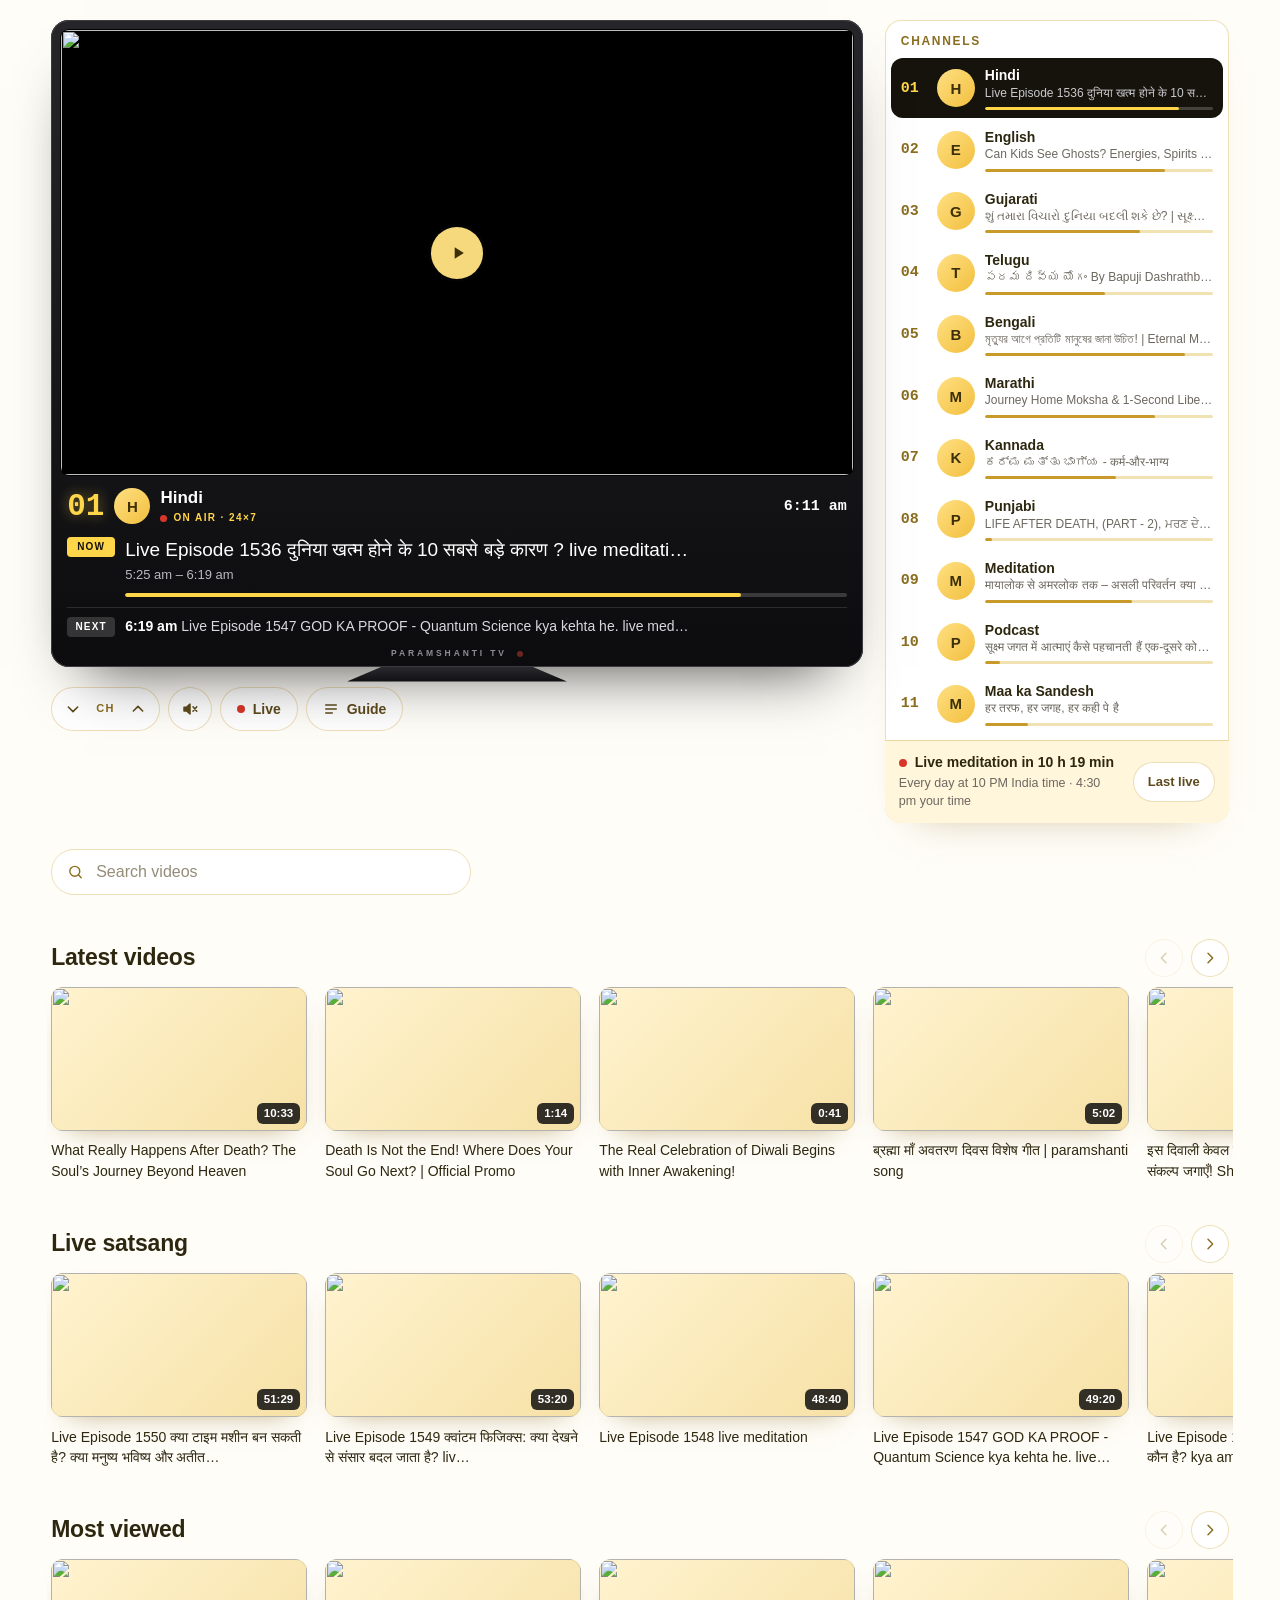
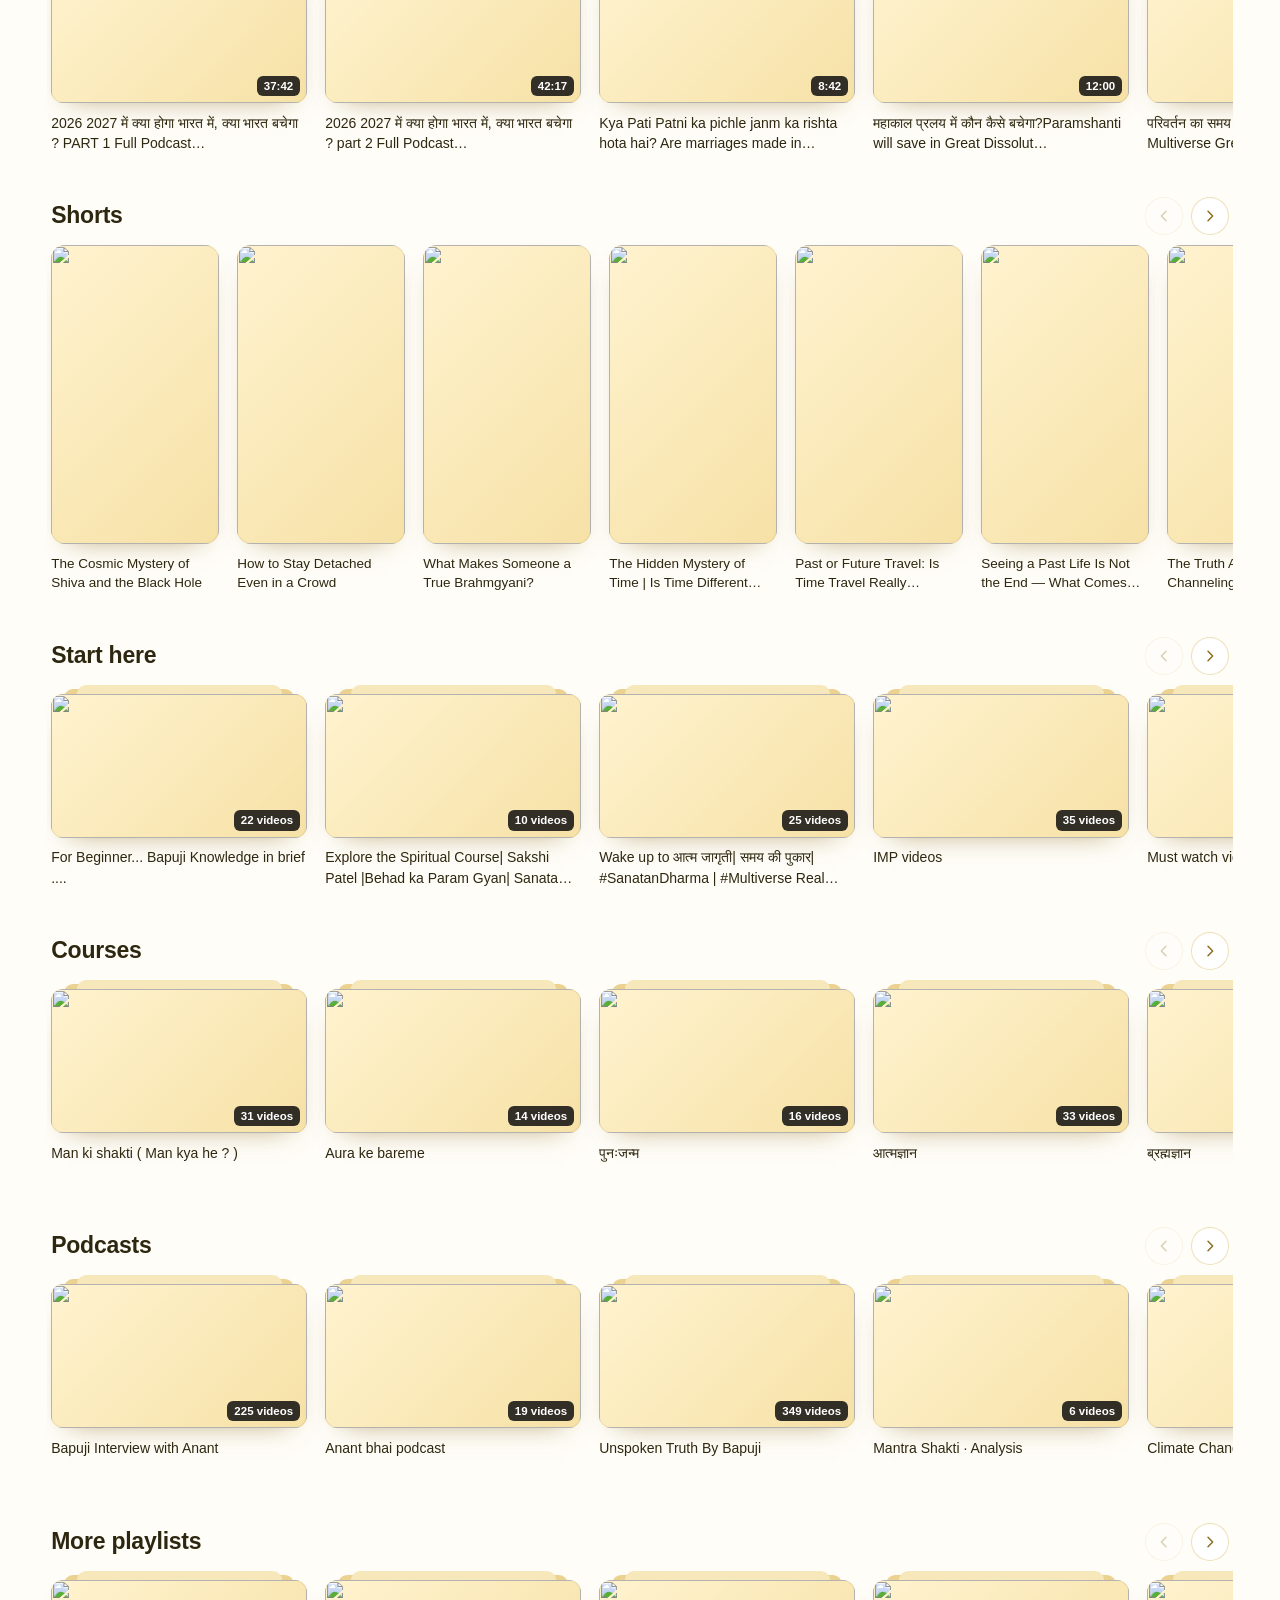
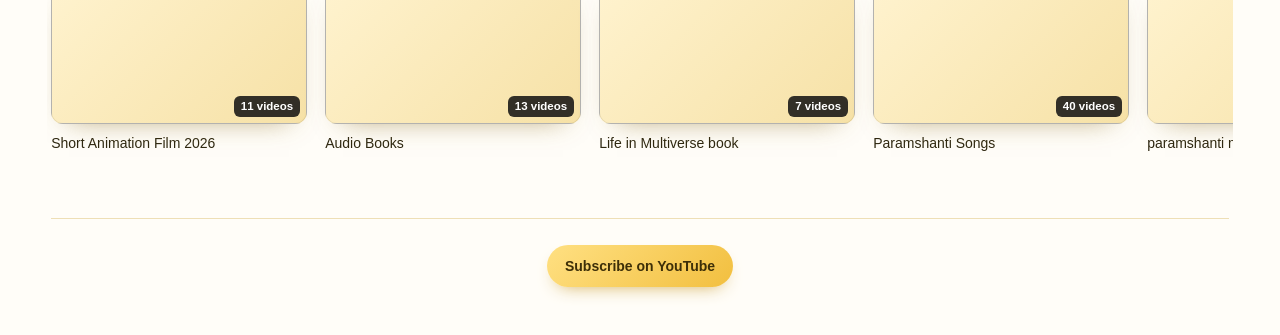
==== commit 292e8dfa: "Paramshanti TV: sans type, simpler page, fixes found on the real site, tests All text is now in the " ====
--- a/tv/paramshanti-tv.html
+++ b/tv/paramshanti-tv.html
@@ -10,596 +10,458 @@
 <div class="wrap">
 <!-- Paramshanti TV · paste this whole snippet into one Squarespace Code Block (HTML) · built 2026-11-23 -->
 <style id="pstv-style">
-/* Paramshanti TV — self-contained, scoped to .pstv / .pstv-layer so it can sit inside a Squarespace Code Block. */
+/* Paramshanti TV — self-contained and scoped to .pstv / .pstv-layer, so it can live in a Squarespace Code Block. */
 @font-face{font-family:'Psh20 DM Sans';font-style:normal;font-weight:400 600;font-display:swap;src:url(https://static1.squarespace.com/static/687e903fdaec501ece18160e/t/6ab61e0a50510f70ebcbad45/1790320138335/psh20-dm-sans.woff2) format('woff2');unicode-range:U+0000-00FF,U+0131,U+0152-0153,U+02BB-02BC,U+02C6,U+02DA,U+02DC,U+0304,U+0308,U+0329,U+2000-206F,U+20AC,U+2122,U+2191,U+2193,U+2212,U+2215,U+FEFF,U+FFFD}
-@font-face{font-family:'Psh20 Noto Serif Devanagari';font-style:normal;font-weight:400;font-stretch:100%;font-display:swap;src:url(https://static1.squarespace.com/static/687e903fdaec501ece18160e/t/6ab61e0afb27b02ebd95bc57/1790320138478/psh20-noto-serif-devanagari.woff2) format('woff2');unicode-range:U+0900-097F,U+1CD0-1CF9,U+200C-200D,U+20A8,U+20B9,U+20F0,U+25CC,U+A830-A839,U+A8E0-A8FF,U+11B00-11B09}
-@font-face{font-family:'Psh20 Playfair Display';font-style:italic;font-weight:400;font-display:swap;src:url(https://static1.squarespace.com/static/687e903fdaec501ece18160e/t/6ab61e0ae103ff379516e378/1790320138399/psh20-playfair-display-italic.woff2) format('woff2');unicode-range:U+0000-00FF,U+0131,U+0152-0153,U+02BB-02BC,U+02C6,U+02DA,U+02DC,U+0304,U+0308,U+0329,U+2000-206F,U+20AC,U+2122,U+2191,U+2193,U+2212,U+2215,U+FEFF,U+FFFD}
-@font-face{font-family:'Psh20 Playfair Display';font-style:normal;font-weight:400;font-display:swap;src:url(https://static1.squarespace.com/static/687e903fdaec501ece18160e/t/6ab61ddef817c36bf025190b/1790320094421/psh20-playfair-display.woff2) format('woff2');unicode-range:U+0000-00FF,U+0131,U+0152-0153,U+02BB-02BC,U+02C6,U+02DA,U+02DC,U+0304,U+0308,U+0329,U+2000-206F,U+20AC,U+2122,U+2191,U+2193,U+2212,U+2215,U+FEFF,U+FFFD}
 
 .pstv,.pstv-layer{
-  --tv-paper:#fffdf8;--tv-card:#ffffff;--tv-wash:#fdf5df;--tv-ink:#3d3114;--tv-ink2:#5e4b1d;--tv-muted:#6d685f;
-  --tv-line:#eedfb6;--tv-gold:#8a6d1f;--tv-gold2:#c79a2a;--tv-gold3:#f3d27a;--tv-night:#14110a;--tv-night2:#221b0f;
-  --tv-sun:linear-gradient(135deg,#ffe082,#f2bf3f);--tv-sun-ink:#3d2f08;
-  --tv-night-line:rgba(199,154,42,.3);--tv-on-night:#3d3114;--tv-on-night2:#6d685f;--tv-red:#d8362a;
-  --tv-sans:'Psh20 DM Sans','DM Sans',-apple-system,BlinkMacSystemFont,'Segoe UI',Roboto,'Noto Sans Devanagari','Kohinoor Devanagari','Nirmala UI',Arial,sans-serif;
-  --tv-serif:'Psh20 Playfair Display','Playfair Display','Psh20 Noto Serif Devanagari','Noto Serif Devanagari','Kohinoor Devanagari','Nirmala UI',Georgia,serif;
+  --tv-paper:#fffdf8;--tv-card:#ffffff;--tv-wash:#fdf5df;--tv-ink:#2e2710;--tv-ink2:#5e4b1d;--tv-muted:#6d685f;
+  --tv-line:#eedfb6;--tv-line2:rgba(199,154,42,.32);--tv-gold:#8a6d1f;--tv-gold2:#c79a2a;
+  --tv-sun:linear-gradient(135deg,#ffe082,#f2bf3f);--tv-sun-ink:#3d2f08;--tv-led:#ffd54a;--tv-red:#d8362a;--tv-black:#0c0c0e;
+  --tv-sans:'Psh20 DM Sans','DM Sans',-apple-system,BlinkMacSystemFont,'Segoe UI',Roboto,'Noto Sans','Noto Sans Devanagari','Kohinoor Devanagari','Nirmala UI',Arial,sans-serif;
+  --tv-mono:ui-monospace,'SF Mono',Menlo,Consolas,'Roboto Mono',monospace;
   --tv-ease:cubic-bezier(.22,.61,.36,1);
 }
-.pstv{box-sizing:border-box;position:relative;display:block;width:100%;margin:0;padding:22px 16px 56px;background:var(--tv-paper);color:var(--tv-ink);
-  font:400 15px/1.55 var(--tv-sans);text-align:left;letter-spacing:0;-webkit-font-smoothing:antialiased;overflow-wrap:anywhere}
-.pstv[data-w="m"]{padding:30px 28px 68px}
-.pstv[data-w="l"]{padding:38px 44px 84px}
+.pstv{box-sizing:border-box;position:relative;display:block;width:100%;margin:0;padding:20px 0 48px;background:var(--tv-paper);color:var(--tv-ink);
+  font:400 15px/1.5 var(--tv-sans);text-align:left;letter-spacing:0;text-transform:none;-webkit-font-smoothing:antialiased;-webkit-text-size-adjust:100%;overflow-wrap:anywhere}
 .pstv *,.pstv *::before,.pstv *::after,.pstv-layer *,.pstv-layer *::before,.pstv-layer *::after{box-sizing:border-box}
-.pstv :where(h1,h2,h3,h4,p,ol,ul,li,figure){margin:0;padding:0;color:inherit;font:inherit;letter-spacing:inherit;text-transform:none;list-style:none}
-.pstv :where(button),.pstv-layer :where(button){appearance:none;font:inherit;color:inherit;background:none;border:0;border-radius:0;padding:0;margin:0;cursor:pointer;text-align:inherit;letter-spacing:inherit;text-transform:none;min-height:0;box-shadow:none}
-.pstv :where(a),.pstv-layer :where(a){color:inherit;text-decoration:none}
-.pstv :where(img),.pstv-layer :where(img){display:block;max-width:100%}
+.pstv.pstv :where(input,button,iframe,img,svg,ol,li,h2,h3,p),.pstv-layer.pstv-layer :where(button,iframe,p){box-sizing:border-box}
+.pstv.pstv :where(h1,h2,h3,h4,p,ol,ul,li,figure){margin:0;padding:0;color:inherit;font:inherit;letter-spacing:inherit;text-transform:none;list-style:none}
+.pstv.pstv :where(button),.pstv-layer.pstv-layer :where(button){appearance:none;-webkit-appearance:none;font:inherit;color:inherit;background:none;border:0;border-radius:0;padding:0;margin:0;
+  cursor:pointer;text-align:inherit;letter-spacing:inherit;text-transform:none;min-height:0;box-shadow:none;-webkit-tap-highlight-color:transparent}
+.pstv.pstv :where(a),.pstv-layer.pstv-layer :where(a){color:inherit;text-decoration:none}
+.pstv.pstv :where(img),.pstv-layer.pstv-layer :where(img){display:block;max-width:100%;border:0}
 .pstv svg,.pstv-layer svg{display:block;flex-shrink:0}
 .pstv :where(button,a,input):focus-visible,.pstv-layer :where(button,a):focus-visible{outline:2px solid var(--tv-gold2);outline-offset:3px}
 .pstv [hidden],.pstv-layer[hidden]{display:none!important}
 .pstv .pstv-in{max-width:1480px;margin:0 auto}
 
-/* ---------- top bar ---------- */
-.pstv .pstv-top{display:flex;flex-wrap:wrap;align-items:center;gap:14px 20px;margin-bottom:18px}
-.pstv .pstv-brand{display:flex;align-items:center;gap:13px;margin-right:auto;min-width:0}
-.pstv .pstv-mark{width:46px;height:46px;border-radius:14px;display:grid;place-items:center;color:var(--tv-sun-ink);
-  background:var(--tv-sun);box-shadow:inset 0 0 0 1px rgba(255,255,255,.5),0 8px 20px -10px rgba(199,154,42,.9)}
-.pstv .pstv-kicker{display:flex;align-items:center;gap:10px;font:600 10px/1.5 var(--tv-sans);letter-spacing:.19em;text-transform:uppercase;color:var(--tv-gold)}
-.pstv .pstv-kicker::before{content:'';width:24px;height:1px;background:currentColor;opacity:.8}
-.pstv .pstv-logo{font:400 30px/1.4 var(--tv-serif);color:var(--tv-ink);white-space:nowrap}
-.pstv .pstv-logo em{font-style:italic;color:var(--tv-gold);margin-left:.12em}
-.pstv[data-w="l"] .pstv-logo{font-size:36px}
-.pstv .pstv-tools{display:flex;align-items:center;gap:10px;flex:1 1 260px;justify-content:flex-end;min-width:0}
-.pstv .pstv-search{position:relative;flex:1 1 auto;max-width:360px;min-width:0}
-.pstv .pstv-search svg{position:absolute;left:14px;top:50%;transform:translateY(-50%);color:var(--tv-gold);pointer-events:none}
-.pstv .pstv-search input{width:100%;height:42px;margin:0;padding:0 14px 0 40px;border:1px solid var(--tv-line);border-radius:999px;background:var(--tv-card);
-  color:var(--tv-ink);font:400 14px/1 var(--tv-sans);box-shadow:none;outline:0;transition:border-color .2s}
-.pstv .pstv-search input::placeholder{color:#9b9383}
-.pstv .pstv-search input:focus{border-color:var(--tv-gold2)}
-.pstv .pstv-ui{display:inline-flex;border:1px solid var(--tv-line);border-radius:999px;background:var(--tv-card);padding:3px;flex:none}
-.pstv .pstv-ui button{height:34px;padding:0 13px;border-radius:999px;font:600 12px/1 var(--tv-sans);color:var(--tv-muted)}
-.pstv .pstv-ui button[aria-pressed="true"]{background:var(--tv-sun);color:var(--tv-sun-ink)}
-
-.pstv .is-deva{letter-spacing:.03em!important;text-transform:none!important}
-.pstv .pstv-kicker.is-deva,.pstv .pstv-poster-k.is-deva{font-size:12.5px}
-.pstv .pstv-badge.is-deva,.pstv .pstv-chlabel.is-deva{font-size:11.5px}
-.pstv .pstv-gtime small.is-deva,.pstv .pstv-tag.is-deva{font-size:10.5px}
-
-/* ---------- the TV set ---------- */
-.pstv .pstv-set{position:relative;border-radius:22px;padding:14px;color:var(--tv-on-night);
-  background:radial-gradient(110% 80% at 8% 0%,#fff3c4 0%,rgba(255,243,196,0) 60%),radial-gradient(90% 70% at 100% 100%,#ffe9a8 0%,rgba(255,233,168,0) 62%),linear-gradient(160deg,#fffdf6,#fff6dc);
-  box-shadow:0 34px 70px -42px rgba(199,154,42,.75),inset 0 0 0 1px #f0dba0}
-.pstv[data-w="m"] .pstv-set{padding:20px;border-radius:26px}
-.pstv[data-w="l"] .pstv-set{padding:26px;border-radius:30px}
-
-.pstv .pstv-chbar{display:flex;align-items:center;gap:12px;margin-bottom:14px;min-width:0}
-.pstv .pstv-chlabel{flex:none;font:600 10px/1 var(--tv-sans);letter-spacing:.19em;text-transform:uppercase;color:var(--tv-gold)}
-.pstv .pstv-chips{display:flex;gap:8px;overflow-x:auto;scrollbar-width:none;padding:3px;margin:-3px;min-width:0;flex:1 1 auto;-webkit-overflow-scrolling:touch}
-.pstv .pstv-chips::-webkit-scrollbar{display:none}
-.pstv .pstv-chip{flex:none;display:inline-flex;align-items:center;gap:8px;height:38px;padding:0 15px 0 11px;border-radius:999px;
-  background:#fff;box-shadow:inset 0 0 0 1px var(--tv-night-line);color:var(--tv-on-night);font:500 14px/1 var(--tv-sans);white-space:nowrap;
-  transition:background .2s,color .2s}
-.pstv .pstv-chip i{font:600 10px/1 var(--tv-sans);font-style:normal;letter-spacing:.06em;color:var(--tv-gold2);font-variant-numeric:tabular-nums}
-.pstv .pstv-chip:hover{background:#fff3cf}
-.pstv .pstv-chip[aria-selected="true"]{background:var(--tv-sun);color:var(--tv-sun-ink);box-shadow:0 6px 16px -8px rgba(199,154,42,.9)}
-.pstv .pstv-chip[aria-selected="true"] i{color:#5e4b1d;opacity:1}
-
-.pstv .pstv-stage{display:grid;gap:16px}
-.pstv[data-w="l"] .pstv-stage{grid-template-columns:minmax(0,1fr) 348px;gap:22px;align-items:stretch}
+/* ---------- the television ---------- */
+.pstv .pstv-stage{display:grid;gap:14px}
+.pstv[data-w="l"] .pstv-stage{grid-template-columns:minmax(0,max(520px,calc((100vh - 336px)*16/9))) 344px;justify-content:center;align-items:stretch;gap:22px}
 .pstv .pstv-main{min-width:0}
-.pstv .pstv-screen{position:relative;aspect-ratio:16/9;border-radius:14px;background:#000;box-shadow:0 0 0 1px rgba(199,154,42,.45),0 26px 54px -28px rgba(138,109,31,.75)}
-.pstv .pstv-frame{position:absolute;inset:0;border-radius:inherit;overflow:hidden;background:#000}
-.pstv .pstv-frame iframe{position:absolute;inset:0;width:100%;height:100%;border:0;display:block}
-.pstv .pstv-poster{position:absolute;inset:0;border-radius:inherit;overflow:hidden;display:flex;align-items:flex-end;background:#000;color:#fff;
-  transition:opacity .5s var(--tv-ease),visibility .5s}
-.pstv .pstv-poster img{position:absolute;inset:0;width:100%;height:100%;object-fit:cover}
-.pstv .pstv-poster::after{content:'';position:absolute;inset:0;background:linear-gradient(to top,rgba(20,15,4,.42),rgba(20,15,4,0) 30%)}
-.pstv .pstv-poster-text{position:relative;z-index:1;padding:12px;max-width:760px}
-.pstv[data-w="l"] .pstv-poster-text{padding:18px}
-.pstv .pstv-poster-k{display:inline-block;padding:7px 13px;border-radius:999px;background:rgba(20,15,4,.78);font:600 10px/1.5 var(--tv-sans);letter-spacing:.19em;text-transform:uppercase;color:#ffe082}
-.pstv .pstv-poster-t{display:none!important;font:400 19px/1.5 var(--tv-serif);margin-top:2px;padding-top:.22em;display:-webkit-box;-webkit-line-clamp:2;-webkit-box-orient:vertical;overflow:hidden}
-.pstv[data-w="s"] .pstv-poster-play{top:50%;height:48px;font-size:14px}
-.pstv[data-w="m"] .pstv-poster-t{font-size:24px}
-.pstv[data-w="l"] .pstv-poster-t{font-size:28px}
-.pstv .pstv-poster-play{position:absolute;z-index:1;left:50%;top:44%;transform:translate(-50%,-50%);display:flex;align-items:center;gap:12px;height:54px;padding:0 24px 0 18px;
-  border-radius:999px;background:var(--tv-sun);color:var(--tv-sun-ink);font:600 15px/1 var(--tv-sans);white-space:nowrap;box-shadow:0 14px 34px -12px rgba(0,0,0,.7),inset 0 0 0 1px rgba(255,255,255,.45);transition:transform .25s var(--tv-ease)}
-.pstv .pstv-poster:hover .pstv-poster-play{transform:translate(-50%,-50%) scale(1.04)}
+.pstv .pstv-tv{position:relative;border-radius:18px;padding:10px 10px 0;color:#fff;background:linear-gradient(180deg,#26262a,var(--tv-black));
+  box-shadow:0 34px 60px -34px rgba(0,0,0,.75),inset 0 0 0 1px #3b3b40,inset 0 1px 0 #5a5a61}
+.pstv .pstv-screen{position:relative;aspect-ratio:16/9;border-radius:8px;background:#000;box-shadow:0 0 0 1px #000}
+.pstv .pstv-frame{position:absolute;top:0;left:0;right:0;bottom:0;border-radius:inherit;overflow:hidden;background:#000}
+.pstv .pstv-frame iframe{position:absolute;top:0;left:0;width:100%;height:100%;border:0;display:block}
+.pstv .pstv-poster{position:absolute;top:0;left:0;width:100%;height:100%;border-radius:inherit;overflow:hidden;display:block;background:#000;color:#fff;transition:opacity .5s var(--tv-ease),visibility .5s}
+.pstv .pstv-poster img{position:absolute;top:0;left:0;width:100%;height:100%;object-fit:cover}
+.pstv .pstv-poster-play{position:absolute;left:50%;top:50%;width:52px;height:52px;margin:-26px 0 0 -26px;border-radius:50%;display:grid;place-items:center;
+  background:rgba(255,224,130,.97);color:var(--tv-sun-ink);box-shadow:0 0 0 3px rgba(12,12,14,.38),0 10px 26px -8px rgba(0,0,0,.8);transition:transform .25s var(--tv-ease)}
+.pstv .pstv-poster-play svg{margin-left:2px}
+.pstv .pstv-poster:hover .pstv-poster-play{transform:scale(1.07)}
+.pstv .pstv-poster-label{position:absolute;left:50%;top:calc(50% + 38px);transform:translateX(-50%);padding:7px 14px;border-radius:999px;background:rgba(12,12,14,.82);color:#fff;font:600 13px/1.2 var(--tv-sans);white-space:nowrap}
+.pstv .pstv-poster-label:empty{display:none}
+.pstv .pstv-poster-k{position:absolute;left:12px;bottom:12px;padding:7px 13px;border-radius:999px;background:rgba(12,12,14,.8);color:#fff;font:600 12px/1.3 var(--tv-sans)}
+.pstv .pstv-poster-k:empty{display:none}
 .pstv .pstv-screen.is-on .pstv-poster{opacity:0;visibility:hidden;pointer-events:none}
 .pstv .pstv-screen.is-docked .pstv-poster{opacity:1;visibility:visible;pointer-events:none}
 .pstv .pstv-screen.is-docked .pstv-poster-play{display:none}
-.pstv .pstv-unmute{position:absolute;z-index:3;top:12px;left:50%;transform:translateX(-50%);display:inline-flex;align-items:center;gap:8px;height:38px;padding:0 16px 0 12px;
-  border-radius:999px;background:rgba(20,17,10,.86);color:#fff;font:600 13px/1 var(--tv-sans);white-space:nowrap;box-shadow:inset 0 0 0 1px rgba(226,199,126,.5);backdrop-filter:blur(6px)}
-.pstv .pstv-banner{position:absolute;z-index:3;left:12px;top:12px;padding:10px 16px;border-radius:12px;background:rgba(20,17,10,.88);color:#fff;
-  box-shadow:inset 0 0 0 1px rgba(226,199,126,.4);pointer-events:none;opacity:0;transform:translateY(-8px);transition:opacity .3s,transform .3s var(--tv-ease)}
-.pstv .pstv-banner.is-show{opacity:1;transform:none}
-.pstv .pstv-banner b{display:block;font:600 10px/1.4 var(--tv-sans);letter-spacing:.19em;text-transform:uppercase;color:var(--tv-gold3)}
-.pstv .pstv-banner span{font:400 20px/1.3 var(--tv-serif)}
-.pstv .pstv-frame.is-docked{position:fixed;inset:auto 14px 14px auto;width:min(340px,58vw);aspect-ratio:16/9;z-index:99990;border-radius:12px;
-  box-shadow:0 18px 44px -14px rgba(0,0,0,.7),0 0 0 1px rgba(226,199,126,.45)}
-.pstv .pstv-dockx{position:absolute;z-index:4;top:6px;right:6px;width:30px;height:30px;border-radius:50%;background:rgba(20,17,10,.86);color:#fff;display:none;place-items:center}
+.pstv .pstv-unmute{position:absolute;z-index:3;top:12px;left:50%;transform:translateX(-50%);display:inline-flex;align-items:center;gap:8px;height:40px;padding:0 16px 0 12px;border-radius:999px;
+  background:rgba(12,12,14,.86);color:#fff;font:600 14px/1 var(--tv-sans);white-space:nowrap;box-shadow:inset 0 0 0 1px rgba(255,213,74,.6)}
+.pstv .pstv-static{position:absolute;top:0;left:0;width:100%;height:100%;z-index:2;border-radius:inherit;pointer-events:none;opacity:0;
+  background:repeating-radial-gradient(#000 0 .0001%,#fff 0 .0002%) 50% 0/2500px 2500px,repeating-conic-gradient(#000 0 .0001%,#fff 0 .0002%) 60% 60%/2500px 2500px;background-blend-mode:difference}
+.pstv .pstv-static.is-on{opacity:.88;animation:pstv-noise .12s steps(3) infinite}
+@keyframes pstv-noise{to{background-position:50% 12px,60% 48%}}
+.pstv .pstv-banner{position:absolute;z-index:3;right:14px;top:12px;text-align:right;pointer-events:none;opacity:0;transition:opacity .25s}
+.pstv .pstv-banner.is-show{opacity:1}
+.pstv .pstv-banner b{display:block;font:700 46px/1 var(--tv-mono);color:var(--tv-led);text-shadow:0 2px 0 #000,0 0 16px rgba(0,0,0,.95)}
+.pstv .pstv-banner span{display:block;margin-top:4px;font:600 15px/1.3 var(--tv-sans);color:#fff;text-shadow:0 1px 0 #000,0 0 10px #000}
+.pstv .pstv-frame.is-docked{position:fixed;top:auto;left:auto;right:12px;bottom:12px;width:min(340px,58vw);aspect-ratio:16/9;z-index:99990;border-radius:12px;
+  box-shadow:0 18px 44px -14px rgba(0,0,0,.7),0 0 0 1px rgba(255,213,74,.5)}
+.pstv .pstv-dockx{position:absolute;z-index:4;top:6px;right:6px;width:32px;height:32px;border-radius:50%;background:rgba(12,12,14,.86);color:#fff;display:none;place-items:center}
 .pstv .pstv-frame.is-docked .pstv-dockx{display:grid}
 
-.pstv .pstv-now{display:grid;gap:12px;padding:16px 2px 2px}
-.pstv[data-w="m"] .pstv-now,.pstv[data-w="l"] .pstv-now{grid-template-columns:minmax(0,1fr) auto;align-items:end;gap:16px 24px}
-.pstv .pstv-badge{display:inline-flex;align-items:center;gap:7px;height:24px;padding:0 10px;border-radius:999px;font:600 10px/1 var(--tv-sans);letter-spacing:.14em;text-transform:uppercase;
-  color:var(--tv-gold);background:#fff;box-shadow:inset 0 0 0 1px var(--tv-night-line)}
+/* channel banner under the picture */
+.pstv .pstv-osd{display:grid;gap:10px;padding:13px 6px 2px;touch-action:pan-y}
+.pstv .pstv-osd-ch{display:flex;align-items:center;gap:10px;min-width:0}
+.pstv .pstv-osd-num{font:700 31px/1 var(--tv-mono);color:var(--tv-led);text-shadow:0 0 14px rgba(255,213,74,.45);font-variant-numeric:tabular-nums}
+.pstv .pstv-logo{position:relative;flex:none;display:grid;place-items:center;width:36px;height:36px;border-radius:50%;overflow:hidden;background:var(--tv-sun)}
+.pstv .pstv-logo i{font:600 15px/1 var(--tv-sans);font-style:normal;color:var(--tv-sun-ink)}
+.pstv .pstv-logo img{position:absolute;top:0;left:0;width:100%;height:100%;object-fit:cover}
+.pstv .pstv-osd-name{display:flex;flex-direction:column;gap:5px;min-width:0;margin-right:auto}
+.pstv .pstv-osd-name strong{font:600 17px/1.1 var(--tv-sans);color:#fff;white-space:nowrap;overflow:hidden;text-overflow:ellipsis}
+.pstv .pstv-badge{display:inline-flex;align-items:center;gap:6px;font:600 10px/1 var(--tv-sans);letter-spacing:.14em;text-transform:uppercase;color:var(--tv-led);white-space:nowrap}
 .pstv .pstv-badge::before{content:'';width:7px;height:7px;border-radius:50%;background:var(--tv-red);animation:pstv-pulse 1.8s infinite}
-.pstv .pstv-badge[data-mode="vod"]::before,.pstv .pstv-badge[data-mode="list"]::before{background:var(--tv-gold2);animation:none}
+.pstv .pstv-badge[data-mode="vod"]::before,.pstv .pstv-badge[data-mode="list"]::before{background:var(--tv-led);animation:none}
 @keyframes pstv-pulse{0%,100%{opacity:1}50%{opacity:.35}}
-.pstv .pstv-title{font:400 19px/1.5 var(--tv-serif);color:var(--tv-on-night);margin-top:5px;padding-top:.22em;display:-webkit-box;-webkit-line-clamp:2;-webkit-box-orient:vertical;overflow:hidden}
-.pstv[data-w="l"] .pstv-title{font-size:23px}
-.pstv .pstv-sub{font:400 13px/1.5 var(--tv-sans);color:var(--tv-on-night2);margin-top:4px}
-.pstv .pstv-ctl{display:flex;flex-wrap:wrap;gap:8px}
-.pstv .pstv-btn{display:inline-flex;align-items:center;justify-content:center;gap:8px;height:40px;padding:0 15px;border-radius:999px;font:600 13px/1 var(--tv-sans);white-space:nowrap;
-  color:var(--tv-ink2);background:#fff;box-shadow:inset 0 0 0 1px var(--tv-night-line);transition:background .2s,color .2s,opacity .2s}
+.pstv .pstv-clock{flex:none;font:600 15px/1 var(--tv-mono);color:#fff;white-space:nowrap}
+.pstv .pstv-osd-row{display:grid;grid-template-columns:48px minmax(0,1fr);gap:10px;align-items:start;width:100%;text-align:left;color:#fff}
+.pstv .pstv-osd-row>i{margin-top:3px;padding:5px 0;border-radius:4px;background:var(--tv-led);color:#14110a;font:600 10px/1 var(--tv-sans);font-style:normal;letter-spacing:.12em;text-transform:uppercase;text-align:center}
+.pstv .pstv-title{padding-top:.1em;color:#fff;font:500 16px/1.45 var(--tv-sans);display:-webkit-box;-webkit-line-clamp:2;-webkit-box-orient:vertical;overflow:hidden}
+.pstv[data-w="l"] .pstv-title{font-size:19px}
+.pstv .pstv-sub{margin-top:2px;color:#b9b9c0;font:400 13px/1.45 var(--tv-sans);white-space:nowrap;overflow:hidden;text-overflow:ellipsis}
+.pstv .pstv-bar{display:block;height:4px;margin-top:8px;border-radius:4px;background:rgba(255,255,255,.18);overflow:hidden}
+.pstv .pstv-bar i{display:block;height:100%;width:0;border-radius:4px;background:var(--tv-led)}
+.pstv .pstv-osd-row.is-next{align-items:center;padding:9px 0 2px;border-top:1px solid rgba(255,255,255,.12)}
+.pstv .pstv-osd-row.is-next>i{margin-top:0;background:rgba(255,255,255,.16);color:#fff}
+.pstv .pstv-osd-row.is-next>span{min-width:0;font:400 14px/1.4 var(--tv-sans);color:#d8d8de;white-space:nowrap;overflow:hidden;text-overflow:ellipsis}
+.pstv .pstv-osd-row.is-next b{color:#fff;font-weight:600}
+.pstv .pstv-chin{display:flex;align-items:center;justify-content:center;gap:10px;height:26px;font:600 8.5px/1 var(--tv-sans);letter-spacing:.34em;color:#8d8d95}
+.pstv .pstv-chin i{width:6px;height:6px;border-radius:50%;background:#6b2620}
+.pstv .pstv-tv.is-on .pstv-chin i{background:#3ddc84;box-shadow:0 0 8px #3ddc84}
+.pstv[data-w="l"] .pstv-tv{margin-bottom:20px}
+.pstv[data-w="l"] .pstv-tv::after{content:'';position:absolute;left:50%;bottom:-15px;width:220px;height:15px;transform:translateX(-50%);background:linear-gradient(180deg,#2a2a2e,#101013);clip-path:polygon(16% 0,84% 0,100% 100%,0 100%)}
+
+/* ---------- the remote ---------- */
+.pstv .pstv-ctl{display:flex;flex-wrap:wrap;align-items:center;gap:8px;margin-top:14px}
+.pstv .pstv-btn{display:inline-flex;align-items:center;justify-content:center;gap:8px;height:44px;padding:0 17px;border-radius:999px;font:600 14px/1 var(--tv-sans);white-space:nowrap;
+  color:var(--tv-ink2);background:#fff;box-shadow:inset 0 0 0 1px var(--tv-line2);transition:background .2s}
 .pstv .pstv-btn:hover{background:#fff3cf}
-.pstv .pstv-btn.is-icon{width:40px;padding:0}
-.pstv .pstv-btn[aria-pressed="true"]{background:var(--tv-sun);color:var(--tv-sun-ink);box-shadow:0 6px 16px -8px rgba(199,154,42,.9)}
-.pstv .pstv-btn[disabled]{opacity:.32;cursor:default;pointer-events:none}
+.pstv .pstv-btn.is-icon{width:44px;padding:0}
+.pstv .pstv-btn[aria-pressed="true"],.pstv .pstv-btn.is-back{background:var(--tv-sun);color:var(--tv-sun-ink);box-shadow:0 6px 16px -8px rgba(199,154,42,.9)}
+.pstv .pstv-rocker{display:inline-flex;align-items:center;padding:3px;border-radius:999px;background:#fff;box-shadow:inset 0 0 0 1px var(--tv-line2)}
+.pstv .pstv-rocker .pstv-btn{width:38px;height:38px;background:none;box-shadow:none}
+.pstv .pstv-rocker .pstv-btn:hover{background:#fff3cf}
+.pstv .pstv-rocker em{padding:0 4px;font:600 11px/1 var(--tv-sans);font-style:normal;letter-spacing:.12em;color:var(--tv-gold)}
 .pstv .pstv-btn.is-live .pstv-dot{width:8px;height:8px;border-radius:50%;background:var(--tv-red)}
 .pstv .pstv-btn.is-live.is-now .pstv-dot{animation:pstv-pulse 1.2s infinite}
-
-/* ---------- programme guide ---------- */
-.pstv .pstv-guide{display:flex;flex-direction:column;min-width:0;min-height:0;border-radius:16px;background:rgba(255,255,255,.86);box-shadow:inset 0 0 0 1px var(--tv-night-line);overflow:hidden}
-.pstv[data-w="l"] .pstv-guide{position:relative}
-.pstv[data-w="l"] .pstv-guide-in{position:absolute;inset:0;display:flex;flex-direction:column}
-.pstv .pstv-guide-in{display:flex;flex-direction:column;min-height:0}
-.pstv .pstv-guide-head{display:flex;align-items:baseline;justify-content:space-between;gap:12px;padding:15px 16px 11px;border-bottom:1px solid var(--tv-night-line)}
-.pstv .pstv-guide-head h3{font:400 18px/1.3 var(--tv-serif);color:var(--tv-on-night)}
-.pstv .pstv-clock{font:600 12px/1 var(--tv-sans);color:var(--tv-gold);font-variant-numeric:tabular-nums;white-space:nowrap}
-.pstv .pstv-glist{flex:1 1 auto;min-height:0;overflow-y:auto;max-height:340px;padding:6px;scrollbar-width:thin;scrollbar-color:rgba(199,154,42,.5) transparent}
-.pstv[data-w="l"] .pstv-glist{max-height:none}
-.pstv .pstv-gi{display:grid;grid-template-columns:64px minmax(0,1fr);gap:10px;align-items:start;width:100%;padding:9px 10px;border-radius:10px;transition:background .2s}
+.pstv #pstv-b-mute[data-on="1"] .pstv-i-off,.pstv #pstv-b-mute[data-on="0"] .pstv-i-on{display:none}
+
+/* ---------- channel list + programme guide ---------- */
+.pstv .pstv-side{min-width:0}
+.pstv .pstv-side-in{display:flex;flex-direction:column;min-height:0}
+.pstv .pstv-side-h{display:flex;align-items:center;justify-content:space-between;gap:12px;padding:14px 16px 10px}
+.pstv .pstv-side-h h3{font:600 12px/1.2 var(--tv-sans);letter-spacing:.14em;text-transform:uppercase;color:var(--tv-gold)}
+.pstv .pstv-gx{display:grid;place-items:center;width:32px;height:32px;margin:-6px -6px -6px 0;border-radius:50%;background:var(--tv-wash);color:var(--tv-gold)}
+.pstv .pstv-chpane,.pstv .pstv-gpane{display:flex;flex-direction:column;flex:1 1 auto;min-height:0}
+.pstv .pstv-side[data-view="ch"] .pstv-gpane{display:none}
+.pstv .pstv-chlist{display:flex;gap:10px;padding:2px 0 8px;overflow-x:auto;overflow-y:hidden;scrollbar-width:none;scroll-snap-type:x proximity;-webkit-overflow-scrolling:touch;user-select:none;-webkit-user-select:none}
+.pstv .pstv-chlist::-webkit-scrollbar{display:none}
+.pstv .pstv-chlist.is-free,.pstv .pstv-rail.is-free{scroll-snap-type:none}
+.pstv .pstv-chlist.is-drag,.pstv .pstv-rail.is-drag{cursor:grabbing}
+.pstv .pstv-chan{flex:none;display:grid;grid-template-columns:26px 38px minmax(0,1fr);align-items:center;gap:10px;width:216px;padding:10px;border-radius:12px;text-align:left;color:var(--tv-ink);
+  background:#fff;box-shadow:inset 0 0 0 1px var(--tv-line);scroll-snap-align:start;transition:background .2s}
+.pstv .pstv-chan:hover{background:#fff6dc}
+.pstv .pstv-chan[aria-current="true"]{background:#16130c;color:#fff;box-shadow:none}
+.pstv .pstv-chan-n{font:700 15px/1 var(--tv-mono);color:var(--tv-gold);font-variant-numeric:tabular-nums}
+.pstv .pstv-chan[aria-current="true"] .pstv-chan-n{color:var(--tv-led)}
+.pstv .pstv-chan .pstv-logo{width:38px;height:38px}
+.pstv .pstv-chan-t{display:block;min-width:0}
+.pstv .pstv-chan-t strong{display:block;font:600 14px/1.3 var(--tv-sans);color:inherit;white-space:nowrap;overflow:hidden;text-overflow:ellipsis}
+.pstv .pstv-chan-now{display:block;font:400 12px/1.45 var(--tv-sans);color:var(--tv-muted);white-space:nowrap;overflow:hidden;text-overflow:ellipsis}
+.pstv .pstv-chan[aria-current="true"] .pstv-chan-now{color:#c9c9cf}
+.pstv .pstv-chan .pstv-bar{height:3px;margin-top:5px;background:#f1e2b4}
+.pstv .pstv-chan .pstv-bar i{background:var(--tv-gold2)}
+.pstv .pstv-chan[aria-current="true"] .pstv-bar{background:rgba(255,255,255,.2)}
+.pstv .pstv-chan[aria-current="true"] .pstv-bar i{background:var(--tv-led)}
+.pstv .pstv-gpane{margin-top:8px;background:#fff;border-radius:16px;box-shadow:inset 0 0 0 1px var(--tv-line);overflow:hidden}
+.pstv .pstv-glist{padding:0 6px 6px}
+.pstv .pstv-gi{display:grid;grid-template-columns:66px minmax(0,1fr);gap:10px;align-items:start;width:100%;padding:10px;border-radius:10px;text-align:left;transition:background .2s}
 .pstv .pstv-gi:hover{background:#fff6dc}
 .pstv .pstv-gi.is-now{background:#ffefc0;cursor:default}
-.pstv .pstv-gtime{font:600 12px/1.5 var(--tv-sans);color:var(--tv-gold);font-variant-numeric:tabular-nums;white-space:nowrap}
-.pstv .pstv-gtime small{display:block;font:600 9px/1.4 var(--tv-sans);letter-spacing:.14em;text-transform:uppercase;color:var(--tv-red)}
-.pstv .pstv-gt{padding-top:.1em;font:400 13.5px/1.5 var(--tv-sans);color:var(--tv-on-night);display:-webkit-box;-webkit-line-clamp:2;-webkit-box-orient:vertical;overflow:hidden}
-.pstv .pstv-gd{font:400 11.5px/1.4 var(--tv-sans);color:var(--tv-on-night2);margin-top:2px}
-.pstv .pstv-gbar{height:4px;border-radius:4px;background:#f1e2b4;margin-top:7px;overflow:hidden}
-.pstv .pstv-gbar i{display:block;height:100%;background:var(--tv-gold2);border-radius:4px}
-.pstv .pstv-livecard{flex:none;display:flex;align-items:center;gap:12px;padding:13px 14px;border-top:1px solid var(--tv-night-line);background:#fff6dc}
+.pstv .pstv-gtime{font:600 12.5px/1.5 var(--tv-sans);color:var(--tv-gold);font-variant-numeric:tabular-nums;white-space:nowrap}
+.pstv .pstv-gtime small{display:block;font:600 10px/1.4 var(--tv-sans);letter-spacing:.12em;text-transform:uppercase;color:var(--tv-red)}
+.pstv .pstv-gt{padding-top:.1em;font:400 14px/1.45 var(--tv-sans);color:var(--tv-ink);display:-webkit-box;-webkit-line-clamp:2;-webkit-box-orient:vertical;overflow:hidden}
+.pstv .pstv-gd{display:block;margin-top:2px;font:400 12px/1.4 var(--tv-sans);color:var(--tv-muted)}
+.pstv .pstv-livecard{display:flex;align-items:center;gap:12px;margin-top:10px;padding:12px 14px;border-radius:14px;background:#fff6dc;box-shadow:inset 0 0 0 1px var(--tv-line2)}
 .pstv .pstv-livecard-t{flex:1 1 auto;min-width:0}
-.pstv .pstv-livecard-t b{display:flex;align-items:center;gap:7px;font:600 13px/1.4 var(--tv-sans);color:var(--tv-on-night)}
-.pstv .pstv-livecard-t b::before{content:'';width:8px;height:8px;border-radius:50%;background:var(--tv-red);flex:none}
+.pstv .pstv-livecard-t b{display:flex;align-items:center;gap:8px;font:600 14px/1.4 var(--tv-sans);color:var(--tv-ink)}
+.pstv .pstv-livecard-t b::before{content:'';flex:none;width:8px;height:8px;border-radius:50%;background:var(--tv-red)}
 .pstv .pstv-livecard.is-now b::before{animation:pstv-pulse 1.2s infinite}
-.pstv .pstv-livecard-t span{display:block;font:400 12px/1.45 var(--tv-sans);color:var(--tv-on-night2);margin-top:2px}
-.pstv .pstv-livecard .pstv-btn{height:36px;padding:0 13px;font-size:12px;flex:none}
+.pstv .pstv-livecard-t span{display:block;margin-top:2px;font:400 12.5px/1.45 var(--tv-sans);color:var(--tv-muted)}
+.pstv .pstv-livecard .pstv-btn{flex:none;height:40px;padding:0 15px;font-size:13px}
 .pstv .pstv-livecard.is-now .pstv-btn{background:var(--tv-red);color:#fff;box-shadow:none}
 
-/* ---------- body sections ---------- */
-.pstv .pstv-body{margin-top:8px}
-.pstv .pstv-sec{margin-top:38px}
-.pstv[data-w="l"] .pstv-sec{margin-top:52px}
-.pstv .pstv-head{display:flex;align-items:flex-end;gap:12px 16px;margin-bottom:16px}
-.pstv .pstv-head-t{min-width:0;margin-right:auto}
-.pstv .pstv-h2{font:400 25px/1.45 var(--tv-serif);color:var(--tv-ink);margin-top:2px}
-.pstv[data-w="l"] .pstv-h2{font-size:31px}
-.pstv .pstv-more{flex:none;display:inline-flex;align-items:center;gap:6px;height:36px;font:600 12.5px/1 var(--tv-sans);color:var(--tv-gold);border-bottom:1px solid transparent;white-space:nowrap}
-.pstv .pstv-more:hover{color:var(--tv-ink2)}
-.pstv .pstv-arrows{display:none;gap:8px;flex:none}
+/* wide: the channel list is a panel beside the television. Nothing in it scrolls on its own, so the wheel always moves the page. */
+.pstv[data-w="l"] .pstv-side{background:#fff;border-radius:16px;box-shadow:inset 0 0 0 1px var(--tv-line),0 20px 40px -32px rgba(138,109,31,.55);overflow:hidden}
+.pstv[data-w="l"] .pstv-side-in{height:100%}
+.pstv[data-w="l"] .pstv-side[data-view="guide"] .pstv-chpane{display:none}
+.pstv[data-w="l"] .pstv-chpane,.pstv[data-w="l"] .pstv-gpane{flex:0 0 auto}
+.pstv[data-w="l"] .pstv-chlist{flex-direction:column;gap:2px;padding:0 6px 6px;overflow:visible;scroll-snap-type:none}
+.pstv[data-w="l"] .pstv-chan{width:100%;background:none;box-shadow:none;padding:8px 10px}
+.pstv[data-w="l"] .pstv-chan:hover{background:#fff6dc}
+.pstv[data-w="l"] .pstv-chan[aria-current="true"]{background:#16130c}
+.pstv[data-w="l"] .pstv-gpane{margin-top:0;background:none;border-radius:0;box-shadow:none;overflow:visible}
+.pstv[data-w="l"] .pstv-livecard{flex:none;margin-top:auto;border-radius:0;box-shadow:none;border-top:1px solid var(--tv-line2)}
+.pstv:not([data-w="l"]) .pstv-chpane .pstv-side-h{display:none}
+.pstv:not([data-w="l"]) .pstv-glist li:nth-child(n+7){display:none}
+
+/* ---------- search ---------- */
+.pstv .pstv-find{position:relative;display:block;max-width:420px;margin-top:26px}
+.pstv .pstv-find svg{position:absolute;left:16px;top:50%;transform:translateY(-50%);color:var(--tv-gold);pointer-events:none}
+.pstv .pstv-find input{box-sizing:border-box;display:block;width:100%;max-width:100%;min-width:0;height:46px;margin:0;padding:0 16px 0 44px;border:1px solid var(--tv-line);border-radius:999px;background:var(--tv-card);color:var(--tv-ink);
+  font:400 16px/1.2 var(--tv-sans);box-shadow:none;outline:0;-webkit-appearance:none;appearance:none;transition:border-color .2s}
+.pstv .pstv-find input::placeholder{color:#958c78;opacity:1}
+.pstv .pstv-find input:focus{border-color:var(--tv-gold2)}
+
+/* ---------- rows ---------- */
+.pstv .pstv-sec{margin-top:34px}
+.pstv[data-w="l"] .pstv-sec{margin-top:44px}
+.pstv .pstv-head{display:flex;align-items:center;gap:12px;min-height:38px;margin-bottom:10px}
+.pstv .pstv-h2{margin-right:auto;min-width:0;font:600 20px/1.3 var(--tv-sans);letter-spacing:-.01em;color:var(--tv-ink)}
+.pstv[data-w="l"] .pstv-h2{font-size:23px}
+.pstv .pstv-arrows{display:none;flex:none;gap:8px}
 .pstv[data-w="m"] .pstv-arrows,.pstv[data-w="l"] .pstv-arrows{display:flex}
-.pstv .pstv-arrow{width:38px;height:38px;border-radius:50%;display:grid;place-items:center;background:var(--tv-card);color:var(--tv-gold);box-shadow:inset 0 0 0 1px var(--tv-line);transition:background .2s,color .2s}
+.pstv .pstv-arrow{width:38px;height:38px;border-radius:50%;display:grid;place-items:center;background:var(--tv-card);color:var(--tv-gold);box-shadow:inset 0 0 0 1px var(--tv-line);transition:background .2s,opacity .2s}
 .pstv .pstv-arrow:hover{background:var(--tv-sun);color:var(--tv-sun-ink)}
-.pstv .pstv-rail{display:flex;gap:14px;overflow-x:auto;scroll-snap-type:x proximity;scrollbar-width:none;padding:4px 16px 10px;margin:-4px -16px -10px;scroll-padding-left:16px;-webkit-overflow-scrolling:touch}
+.pstv .pstv-arrow[disabled]{opacity:.32;cursor:default;pointer-events:none}
+.pstv .pstv-rail{display:flex;gap:14px;overflow-x:auto;overflow-y:hidden;scroll-snap-type:x proximity;scrollbar-width:none;-webkit-overflow-scrolling:touch;user-select:none;-webkit-user-select:none;
+  padding:4px 4px 10px;margin:-4px -4px -10px;scroll-padding-left:4px}
 .pstv .pstv-rail::-webkit-scrollbar{display:none}
 .pstv[data-w="l"] .pstv-rail{gap:18px}
-
-.pstv .pstv-card{flex:none;width:232px;scroll-snap-align:start;display:block;text-align:left}
-.pstv[data-w="l"] .pstv-card{width:262px}
+.pstv .pstv-rail img,.pstv .pstv-chlist img{-webkit-user-drag:none;user-drag:none}
+
+.pstv .pstv-card{flex:none;display:block;width:232px;text-align:left;scroll-snap-align:start}
+.pstv[data-w="l"] .pstv-card{width:256px}
 .pstv .pstv-grid .pstv-card{width:auto}
 .pstv .pstv-th{position:relative;display:block;aspect-ratio:16/9;border-radius:12px;overflow:hidden;background:linear-gradient(135deg,#fff3cf,#f6e1a6);box-shadow:0 12px 26px -18px rgba(138,109,31,.7)}
 .pstv .pstv-th img{width:100%;height:100%;object-fit:cover;transition:transform .5s var(--tv-ease)}
-.pstv .pstv-card:hover .pstv-th img{transform:scale(1.045)}
-.pstv .pstv-th::after{content:'';position:absolute;inset:0;border-radius:inherit;box-shadow:inset 0 0 0 1px rgba(61,49,20,.1);pointer-events:none}
-.pstv .pstv-dur{position:absolute;right:7px;bottom:7px;padding:3px 6px;border-radius:6px;background:rgba(20,17,10,.84);color:#fff;font:600 11px/1.2 var(--tv-sans);font-variant-numeric:tabular-nums}
+.pstv .pstv-card:hover .pstv-th img,.pstv .pstv-col:hover .pstv-th img{transform:scale(1.045)}
+.pstv .pstv-th::after{content:'';position:absolute;top:0;left:0;width:100%;height:100%;border-radius:inherit;box-shadow:inset 0 0 0 1px rgba(61,49,20,.1);pointer-events:none}
+.pstv .pstv-dur{position:absolute;right:7px;bottom:7px;padding:3px 7px;border-radius:6px;background:rgba(12,12,14,.84);color:#fff;font:600 11.5px/1.25 var(--tv-sans);font-variant-numeric:tabular-nums}
 .pstv .pstv-pl{position:absolute;left:50%;top:50%;width:46px;height:46px;margin:-23px 0 0 -23px;border-radius:50%;display:grid;place-items:center;background:rgba(255,224,130,.95);color:var(--tv-sun-ink);
   opacity:0;transform:scale(.86);transition:opacity .25s,transform .25s var(--tv-ease)}
 .pstv .pstv-card:hover .pstv-pl,.pstv .pstv-card:focus-visible .pstv-pl{opacity:1;transform:none}
 .pstv .pstv-card.is-cur .pstv-th{box-shadow:0 0 0 2px var(--tv-paper),0 0 0 4px var(--tv-gold2)}
-.pstv .pstv-ct{display:-webkit-box;-webkit-line-clamp:2;-webkit-box-orient:vertical;overflow:hidden;margin-top:8px;padding-top:.12em;font:500 14px/1.5 var(--tv-sans);color:var(--tv-ink);min-height:3.12em}
-.pstv .pstv-ct.is-wait{color:transparent;border-radius:6px;background:linear-gradient(90deg,#f1ead9,#f8f3e6,#f1ead9);background-size:200% 100%;animation:pstv-shim 1.4s linear infinite;min-height:0;height:1.3em;width:82%}
+.pstv .pstv-ct{display:-webkit-box;-webkit-line-clamp:2;-webkit-box-orient:vertical;overflow:hidden;margin-top:8px;padding-top:.12em;font:500 14px/1.45 var(--tv-sans);color:var(--tv-ink);min-height:3.02em}
+.pstv .pstv-ct.is-wait{display:block;color:transparent;border-radius:6px;background:linear-gradient(90deg,#f5ecd2,#fbf5e4,#f5ecd2);background-size:200% 100%;animation:pstv-shim 1.4s linear infinite;min-height:0;height:1.3em;width:82%}
 @keyframes pstv-shim{to{background-position:-200% 0}}
-.pstv .pstv-card:hover .pstv-ct{color:var(--tv-gold)}
-
-.pstv .pstv-card.is-short{width:148px}
-.pstv[data-w="l"] .pstv-card.is-short{width:172px}
+.pstv .pstv-card:hover .pstv-ct,.pstv .pstv-col:hover .pstv-ct{color:var(--tv-gold)}
+.pstv .pstv-card.is-short{width:150px}
+.pstv[data-w="l"] .pstv-card.is-short{width:168px}
 .pstv .pstv-card.is-short .pstv-th{aspect-ratio:9/16;border-radius:14px}
-.pstv .pstv-card.is-short .pstv-ct{font-size:13px}
-
-.pstv .pstv-card.is-end{display:grid;place-items:center;aspect-ratio:16/9;align-self:flex-start;border-radius:12px;border:1px dashed #d9b95a;background:#fffaea;color:var(--tv-gold);font:600 13px/1.4 var(--tv-sans);text-align:center;padding:12px;transition:background .2s}
+.pstv .pstv-card.is-short .pstv-ct{font-size:13.5px}
+.pstv .pstv-card.is-end{display:grid;place-items:center;aspect-ratio:16/9;align-self:flex-start;border-radius:12px;border:1px dashed #d9b95a;background:#fffaea;color:var(--tv-gold);font:600 14px/1.4 var(--tv-sans);text-align:center;padding:12px;transition:background .2s}
 .pstv .pstv-card.is-end:hover{background:var(--tv-wash)}
 .pstv .pstv-card.is-end.is-short{aspect-ratio:9/16}
 .pstv .pstv-card.is-end span{display:grid;justify-items:center;gap:8px}
 
-/* collections (playlists / courses / podcasts) */
-.pstv .pstv-col{flex:none;width:232px;scroll-snap-align:start;text-align:left;display:block}
-.pstv[data-w="l"] .pstv-col{width:262px}
+/* playlists (courses, podcasts, …) */
+.pstv .pstv-col{flex:none;display:block;width:232px;text-align:left;scroll-snap-align:start}
+.pstv[data-w="l"] .pstv-col{width:256px}
 .pstv .pstv-col-th{position:relative;display:block;margin-top:9px}
 .pstv .pstv-col-th::before,.pstv .pstv-col-th::after{content:'';position:absolute;left:5%;right:5%;top:-5px;height:12px;border-radius:9px 9px 0 0;background:#ecd392}
 .pstv .pstv-col-th::after{left:10%;right:10%;top:-9px;background:#f8e9bd}
 .pstv .pstv-col .pstv-th{z-index:1}
-.pstv .pstv-count{position:absolute;right:0;top:0;bottom:0;width:36%;display:grid;place-content:center;justify-items:center;gap:5px;background:rgba(255,246,214,.93);color:var(--tv-ink2);font:600 11px/1.3 var(--tv-sans);text-align:center;backdrop-filter:blur(2px)}
-.pstv .pstv-count b{font:400 24px/1 var(--tv-serif);color:var(--tv-gold)}
-.pstv .pstv-tag{position:absolute;left:8px;top:8px;padding:4px 8px;border-radius:999px;background:var(--tv-sun);color:var(--tv-sun-ink);font:600 9.5px/1.2 var(--tv-sans);letter-spacing:.12em;text-transform:uppercase}
-.pstv .pstv-col:hover .pstv-th img{transform:scale(1.045)}
-.pstv .pstv-col:hover .pstv-ct{color:var(--tv-gold)}
 .pstv .pstv-col[aria-expanded="true"] .pstv-th{box-shadow:0 0 0 2px var(--tv-paper),0 0 0 4px var(--tv-gold2)}
-
-.pstv .pstv-panel{margin-top:18px;padding:18px 16px 20px;border-radius:18px;background:var(--tv-wash);box-shadow:inset 0 0 0 1px var(--tv-line)}
-.pstv[data-w="l"] .pstv-panel{padding:24px 26px 26px}
+.pstv .pstv-panel{margin-top:18px;padding:16px 14px 18px;border-radius:18px;background:var(--tv-wash);box-shadow:inset 0 0 0 1px var(--tv-line)}
+.pstv[data-w="l"] .pstv-panel{padding:22px 24px 24px}
 .pstv .pstv-panel-head{display:flex;flex-wrap:wrap;align-items:center;gap:10px 12px;margin-bottom:16px}
-.pstv .pstv-panel-head h3{font:400 21px/1.35 var(--tv-serif);color:var(--tv-ink);margin-right:auto;min-width:0}
-.pstv .pstv-panel-head h3 small{display:block;font:400 12.5px/1.5 var(--tv-sans);color:var(--tv-muted)}
-.pstv .pstv-pill{display:inline-flex;align-items:center;gap:8px;height:38px;padding:0 16px;border-radius:999px;font:600 13px/1 var(--tv-sans);white-space:nowrap;background:var(--tv-sun);color:var(--tv-sun-ink);box-shadow:0 8px 18px -10px rgba(199,154,42,.9);transition:filter .2s}
+.pstv .pstv-panel-head h3{margin-right:auto;min-width:0;font:600 18px/1.35 var(--tv-sans);color:var(--tv-ink)}
+.pstv .pstv-panel-head h3 small{display:block;font:400 13px/1.5 var(--tv-sans);color:var(--tv-muted)}
+.pstv .pstv-pill{display:inline-flex;align-items:center;justify-content:center;gap:8px;height:42px;padding:0 18px;border-radius:999px;font:600 14px/1 var(--tv-sans);white-space:nowrap;
+  background:var(--tv-sun);color:var(--tv-sun-ink);box-shadow:0 8px 18px -10px rgba(199,154,42,.9);transition:filter .2s}
 .pstv .pstv-pill:hover{filter:brightness(1.05)}
-.pstv .pstv-pill.is-ghost{background:var(--tv-card);color:var(--tv-gold);box-shadow:inset 0 0 0 1px var(--tv-line);filter:none}
-.pstv .pstv-pill.is-ghost:hover{background:#fff;color:var(--tv-ink2)}
-.pstv .pstv-pill.is-x{width:38px;padding:0;justify-content:center}
-.pstv .pstv-grid{display:grid;grid-template-columns:repeat(2,minmax(0,1fr));gap:18px 12px}
+.pstv .pstv-pill.is-ghost{background:var(--tv-card);color:var(--tv-gold);box-shadow:inset 0 0 0 1px var(--tv-line)}
+.pstv .pstv-pill.is-x{width:42px;padding:0}
+.pstv .pstv-grid{display:grid;grid-template-columns:repeat(2,minmax(0,1fr));gap:16px 12px}
 .pstv[data-w="m"] .pstv-grid{grid-template-columns:repeat(3,minmax(0,1fr));gap:22px 16px}
-.pstv[data-w="l"] .pstv-grid{grid-template-columns:repeat(5,minmax(0,1fr));gap:26px 18px}
-.pstv .pstv-note{font:400 14px/1.6 var(--tv-sans);color:var(--tv-muted)}
+.pstv[data-w="l"] .pstv-grid{grid-template-columns:repeat(5,minmax(0,1fr));gap:24px 18px}
+.pstv .pstv-note{font:400 14.5px/1.6 var(--tv-sans);color:var(--tv-muted)}
+.pstv .pstv-note a{color:var(--tv-gold);text-decoration:underline}
 .pstv .pstv-panel-foot{display:flex;justify-content:center;margin-top:20px}
-
-/* today + latest live */
-.pstv .pstv-duo{display:grid;gap:22px}
-.pstv[data-w="m"] .pstv-duo,.pstv[data-w="l"] .pstv-duo{grid-template-columns:repeat(2,minmax(0,1fr));gap:26px}
-.pstv .pstv-feature{display:block;text-align:left}
-.pstv .pstv-feature .pstv-th{border-radius:16px;margin-top:14px}
-.pstv .pstv-feature .pstv-pl{opacity:1;transform:none;width:58px;height:58px;margin:-29px 0 0 -29px}
-.pstv .pstv-feature:hover .pstv-th img{transform:scale(1.03)}
-.pstv .pstv-feature-t{font:400 19px/1.5 var(--tv-serif);color:var(--tv-ink);margin-top:9px;padding-top:.22em;display:-webkit-box;-webkit-line-clamp:2;-webkit-box-orient:vertical;overflow:hidden}
-.pstv[data-w="l"] .pstv-feature-t{font-size:22px}
-.pstv .pstv-feature:hover .pstv-feature-t{color:var(--tv-gold)}
-.pstv .pstv-feature-m{display:flex;align-items:center;gap:8px;margin-top:8px;font:600 12.5px/1 var(--tv-sans);color:var(--tv-gold)}
-
-/* languages */
-.pstv .pstv-langs{display:grid;grid-template-columns:repeat(2,minmax(0,1fr));gap:12px}
-.pstv[data-w="m"] .pstv-langs{grid-template-columns:repeat(3,minmax(0,1fr));gap:14px}
-.pstv[data-w="l"] .pstv-langs{grid-template-columns:repeat(4,minmax(0,1fr));gap:16px}
-.pstv .pstv-lang{display:flex;flex-direction:column;gap:3px;padding:16px 16px 14px;border-radius:16px;background:var(--tv-card);box-shadow:inset 0 0 0 1px var(--tv-line);min-width:0;transition:box-shadow .2s,transform .25s var(--tv-ease)}
-.pstv .pstv-lang:hover{box-shadow:inset 0 0 0 1px var(--tv-gold2);transform:translateY(-2px)}
-.pstv .pstv-lang.is-cur{background:#fff6dc;box-shadow:inset 0 0 0 2px var(--tv-gold2)}
-.pstv .pstv-lang-n{font:600 10px/1 var(--tv-sans);letter-spacing:.16em;color:var(--tv-gold);font-variant-numeric:tabular-nums}
-.pstv .pstv-lang-name{font:400 24px/1.5 var(--tv-serif);color:var(--tv-ink);margin-top:6px}
-.pstv .pstv-lang-en{font:400 12.5px/1.45 var(--tv-sans);color:var(--tv-muted);display:-webkit-box;-webkit-line-clamp:2;-webkit-box-orient:vertical;overflow:hidden;min-height:2.9em}
-.pstv .pstv-lang-a{display:flex;flex-wrap:wrap;gap:6px 14px;margin-top:10px;font:600 12.5px/1.6 var(--tv-sans);color:var(--tv-gold)}
-.pstv .pstv-lang-a button:hover,.pstv .pstv-lang-a a:hover{color:var(--tv-ink2);text-decoration:underline}
-
-.pstv .pstv-foot{margin-top:46px;padding-top:22px;border-top:1px solid var(--tv-line);display:flex;flex-wrap:wrap;align-items:center;gap:14px 20px;font:400 13px/1.6 var(--tv-sans);color:var(--tv-muted)}
-.pstv .pstv-foot p{margin-right:auto;max-width:640px}
-.pstv .pstv-toast{position:fixed;left:50%;bottom:26px;transform:translate(-50%,16px);z-index:99995;padding:11px 18px;border-radius:999px;background:var(--tv-night);color:#fff;font:600 13px/1 var(--tv-sans);opacity:0;pointer-events:none;transition:opacity .25s,transform .25s var(--tv-ease)}
-.pstv .pstv-toast.is-show{opacity:1;transform:translate(-50%,0)}
+.pstv .pstv-foot{display:flex;justify-content:center;margin-top:44px;padding-top:26px;border-top:1px solid var(--tv-line)}
 .pstv .pstv-probe{position:absolute;left:-9999px;top:0;width:200px;height:113px;overflow:hidden;visibility:hidden;pointer-events:none}
 
-/* shorts viewer (moved to <body>) */
-.pstv-layer{position:fixed;inset:0;z-index:99998;display:grid;place-items:center;padding:14px;background:rgba(14,11,5,.9);font:400 15px/1.5 var(--tv-sans);color:#fff;-webkit-font-smoothing:antialiased}
+/* narrow block */
+.pstv[data-w="s"] .pstv-h2{font-size:19px}
+.pstv[data-w="s"] .pstv-sec{margin-top:28px}
+.pstv[data-w="s"] .pstv-rail{gap:12px}
+.pstv[data-w="s"] .pstv-card,.pstv[data-w="s"] .pstv-col{width:218px}
+.pstv[data-w="s"] .pstv-card.is-short{width:134px}
+.pstv[data-w="s"] .pstv-grid .pstv-card{width:auto}
+.pstv[data-w="s"] .pstv-ct{font-size:13.5px}
+.pstv[data-w="s"] .pstv-poster-play{width:46px;height:46px;margin:-23px 0 0 -23px}
+.pstv[data-w="s"] .pstv-poster-play svg{width:18px;height:18px}
+.pstv[data-w="s"] .pstv-find{max-width:none}
+
+/* a full-width block on a wide screen needs its own side margins */
+@media (min-width:768px){
+  .pstv[data-edge]{padding-left:clamp(20px,4vw,64px);padding-right:clamp(20px,4vw,64px)}
+}
+
+/* phones: break out of the site's side gutters so the picture runs edge to edge */
+@media (max-width:767px){
+  .pstv{width:100vw;max-width:100vw;margin-left:calc(50% - 50vw);padding:0 0 40px}
+  .pstv .pstv-tv{padding:0;border-radius:0;box-shadow:none;background:var(--tv-black)}
+  .pstv .pstv-screen{border-radius:0;box-shadow:none}
+  .pstv .pstv-osd{padding:12px 14px 0}
+  .pstv .pstv-chin{height:16px;font-size:0}
+  .pstv .pstv-chin i{display:none}
+  .pstv .pstv-ctl{padding:0 14px;margin-top:12px}
+  .pstv .pstv-side{margin-top:0}
+  .pstv .pstv-chlist{padding:2px 14px 8px;scroll-padding-left:14px}
+  .pstv .pstv-gpane,.pstv .pstv-livecard{margin-left:14px;margin-right:14px}
+  .pstv .pstv-find{margin:22px 14px 0}
+  .pstv .pstv-sec{padding-left:14px;padding-right:14px}
+  .pstv .pstv-rail{margin:-4px -14px -10px;padding:4px 14px 10px;scroll-padding-left:14px}
+  .pstv .pstv-panel{margin-left:-4px;margin-right:-4px;padding:16px 12px 18px}
+  .pstv .pstv-foot{margin:36px 14px 0}
+  .pstv .pstv-banner b{font-size:36px}
+}
+/* small phones: the remote stays on one line */
+@media (max-width:399px){
+  .pstv .pstv-ctl{gap:6px}
+  .pstv .pstv-ctl>.pstv-btn{height:42px;padding:0 13px}
+  .pstv .pstv-ctl>.pstv-btn.is-icon{width:42px;padding:0}
+  .pstv .pstv-rocker em{padding:0 1px}
+}
+@media (max-width:359px){
+  .pstv #pstv-b-guide{width:42px;padding:0}
+  .pstv #pstv-b-guide span{position:absolute;width:1px;height:1px;overflow:hidden;clip:rect(0 0 0 0);white-space:nowrap}
+}
+/* a phone held sideways: keep the whole picture on screen */
+@media (max-width:1039px) and (orientation:landscape) and (max-height:540px){
+  .pstv .pstv-tv{max-width:calc((100vh - 8px)*16/9);margin-left:auto;margin-right:auto}
+}
+
+/* shorts viewer (attached to <body>) */
+.pstv-layer{position:fixed;top:0;left:0;width:100%;height:100%;z-index:99998;display:grid;place-items:center;padding:14px;background:rgba(14,11,5,.92);font:400 15px/1.5 var(--tv-sans);color:#fff;
+  -webkit-font-smoothing:antialiased;touch-action:none;overscroll-behavior:contain}
 .pstv-layer .pstv-sh{position:relative;display:grid;grid-template-columns:auto minmax(0,auto) auto;align-items:center;gap:10px;max-width:100%}
-.pstv-layer .pstv-sh-frame{position:relative;height:min(82vh,760px);aspect-ratio:9/16;max-width:calc(100vw - 28px);border-radius:16px;overflow:hidden;background:#000;box-shadow:0 0 0 1px rgba(226,199,126,.35),0 30px 70px -20px #000}
-.pstv-layer .pstv-sh-frame iframe{position:absolute;inset:0;width:100%;height:100%;border:0}
-.pstv-layer .pstv-sh-nav{width:46px;height:46px;border-radius:50%;display:grid;place-items:center;background:rgba(246,239,220,.12);color:#fff;box-shadow:inset 0 0 0 1px rgba(226,199,126,.35)}
-.pstv-layer .pstv-sh-nav:hover{background:rgba(246,239,220,.24)}
+.pstv-layer .pstv-sh-frame{position:relative;height:min(82vh,760px);aspect-ratio:9/16;max-width:calc(100vw - 28px);border-radius:16px;overflow:hidden;background:#000;box-shadow:0 0 0 1px rgba(255,213,74,.35),0 30px 70px -20px #000}
+.pstv-layer .pstv-sh-frame iframe{position:absolute;top:0;left:0;width:100%;height:100%;border:0}
+.pstv-layer .pstv-sh-nav{width:48px;height:48px;border-radius:50%;display:grid;place-items:center;background:rgba(255,255,255,.14);color:#fff;box-shadow:inset 0 0 0 1px rgba(255,213,74,.35)}
+.pstv-layer .pstv-sh-nav:hover{background:rgba(255,255,255,.26)}
 .pstv-layer .pstv-sh-nav[disabled]{opacity:.25;pointer-events:none}
-.pstv-layer .pstv-sh-x{position:absolute;top:14px;right:14px;width:44px;height:44px;border-radius:50%;display:grid;place-items:center;background:rgba(246,239,220,.14);color:#fff;z-index:2}
-.pstv-layer .pstv-sh-t{grid-column:1/-1;justify-self:center;max-width:min(92vw,520px);text-align:center;font:400 14px/1.45 var(--tv-sans);color:#f6efdc;display:-webkit-box;-webkit-line-clamp:2;-webkit-box-orient:vertical;overflow:hidden;margin:2px 0 0}
+.pstv-layer .pstv-sh-x{position:absolute;top:12px;right:12px;width:46px;height:46px;border-radius:50%;display:grid;place-items:center;background:rgba(255,255,255,.16);color:#fff;z-index:2}
+.pstv-layer .pstv-sh-t{grid-column:1/-1;justify-self:center;max-width:min(92vw,520px);margin:2px 0 0;padding-top:.1em;text-align:center;font:400 14px/1.45 var(--tv-sans);color:#f4f1e8;display:-webkit-box;-webkit-line-clamp:2;-webkit-box-orient:vertical;overflow:hidden}
 @media (max-width:560px){
   .pstv-layer .pstv-sh{grid-template-columns:1fr 1fr}
-  .pstv-layer .pstv-sh-frame{grid-column:1/-1;height:min(74vh,640px);justify-self:center}
+  .pstv-layer .pstv-sh-frame{grid-column:1/-1;height:min(70vh,640px);justify-self:center}
   .pstv-layer .pstv-sh-nav{justify-self:center;grid-row:3}
   .pstv-layer .pstv-sh-t{grid-row:2}
 }
+
+@supports not (aspect-ratio:1){
+  .pstv .pstv-screen{height:0;padding-bottom:56.25%}
+  .pstv .pstv-th{height:0;padding-bottom:56.25%}
+  .pstv .pstv-th img{position:absolute;top:0;left:0}
+  .pstv .pstv-card.is-short .pstv-th{padding-bottom:177.78%}
+}
 @media (prefers-reduced-motion:reduce){
   .pstv *,.pstv-layer *{animation:none!important;transition:none!important;scroll-behavior:auto!important}
+  .pstv .pstv-static{display:none}
 }
-
-/* ---------- simpler layout: fewer labels, controls only when they do something ---------- */
-.pstv{padding:18px 0 52px}
-.pstv[data-w="m"],.pstv[data-w="l"]{padding:22px 0 64px}
-.pstv .pstv-top{margin-bottom:14px;gap:12px}
-.pstv .pstv-mark{width:40px;height:40px;border-radius:12px}
-.pstv .pstv-logo{font-size:27px}
-.pstv[data-w="l"] .pstv-logo{font-size:33px}
-.pstv .pstv-chip{padding:0 16px}
-.pstv .pstv-btn[disabled]{display:none}
-.pstv .pstv-head{align-items:center;margin-bottom:12px}
-.pstv .pstv-h2{margin-top:0}
-.pstv .pstv-sbtn{display:none;flex:none;width:42px;height:42px;border-radius:50%;place-items:center;background:#fff;color:var(--tv-gold);box-shadow:inset 0 0 0 1px var(--tv-line)}
-.pstv .pstv-gmore{display:none}
-.pstv:not([data-w="l"]) .pstv-glist{max-height:none;overflow:visible}
-
-/* narrow block (phones, or a narrow column) */
-.pstv[data-w="s"] .pstv-sbtn{display:grid}
-.pstv[data-w="s"] .pstv-tools{display:none}
-.pstv[data-w="s"].is-search .pstv-tools{display:flex;flex:1 1 100%}
-.pstv[data-w="s"].is-search .pstv-search{max-width:none}
-.pstv[data-w="s"] .pstv-h2{font-size:21px}
-.pstv[data-w="s"] .pstv-sec{margin-top:28px}
-.pstv[data-w="s"] .pstv-more{display:none}
-.pstv[data-w="s"] .pstv-rail{gap:12px}
-.pstv[data-w="s"] .pstv-card{width:218px}
-.pstv[data-w="s"] .pstv-card.is-short{width:134px}
-.pstv[data-w="s"] .pstv-col{width:178px}
-.pstv[data-w="s"] .pstv-ct{font-size:13.5px}
-.pstv[data-w="s"] .pstv-count b{font-size:20px}
-.pstv[data-w="s"] .pstv-title{font-size:18px;margin-top:3px}
-.pstv[data-w="s"] .pstv-now{padding-top:12px;gap:10px}
-.pstv[data-w="s"] .pstv-poster-play{height:46px;padding:0 20px 0 15px}
-.pstv[data-w="s"] .pstv-livecard{padding:12px}
-.pstv[data-w="s"] .pstv-duo{gap:14px}
-.pstv[data-w="s"] .pstv-feature{display:grid;grid-template-columns:44% minmax(0,1fr);grid-template-rows:auto 1fr;column-gap:12px;align-items:start}
-.pstv[data-w="s"] .pstv-feature .pstv-th{grid-column:1;grid-row:1/3;margin-top:0;border-radius:12px}
-.pstv[data-w="s"] .pstv-feature .pstv-h2{grid-column:2;grid-row:1;font:600 11px/1.5 var(--tv-sans);letter-spacing:.12em;text-transform:uppercase;color:var(--tv-gold)}
-.pstv[data-w="s"] .pstv-feature-t{grid-column:2;grid-row:2;font:500 14.5px/1.45 var(--tv-sans);margin-top:3px;padding-top:.1em;-webkit-line-clamp:3}
-.pstv[data-w="s"] .pstv-feature-m{display:none}
-.pstv[data-w="s"] .pstv-feature .pstv-pl{width:38px;height:38px;margin:-19px 0 0 -19px}
-.pstv[data-w="s"] .pstv-feature .pstv-dur{display:none}
-.pstv[data-w="s"] .pstv-foot{margin-top:34px;padding-top:18px}
-
-/* phones: break out of the site's side gutters so the screen runs edge to edge */
-@media (max-width:767px){
-  .pstv{width:100vw;max-width:100vw;margin-left:calc(50% - 50vw);padding:10px 0 40px}
-  .pstv .pstv-top,.pstv .pstv-chbar,.pstv .pstv-now,.pstv .pstv-sec,.pstv .pstv-foot{padding-left:14px;padding-right:14px}
-  .pstv .pstv-set{padding:0;background:none;box-shadow:none;border-radius:0}
-  .pstv .pstv-chbar{margin-bottom:10px}
-  .pstv .pstv-chips{margin:-3px -14px;padding:3px 14px}
-  .pstv .pstv-screen{border-radius:0;box-shadow:none}
-  .pstv .pstv-guide{margin:14px 14px 0}
-  .pstv .pstv-rail{margin:-4px -14px -10px;padding:4px 14px 10px;scroll-padding-left:14px}
-  .pstv .pstv-panel{margin-left:-4px;margin-right:-4px;padding:16px 12px 18px}
-}
-.pstv .pstv-poster-k:empty{display:none}
-
-/* ---------- the television: bezel, on-screen banner, channel list, remote ---------- */
-.pstv{--tv-mono:ui-monospace,'SF Mono',Menlo,Consolas,'Roboto Mono',monospace;--tv-led:#ffd54a}
-.pstv .pstv-set{padding:0;background:none;box-shadow:none;border-radius:0}
-.pstv[data-w="l"] .pstv-set{padding:0;border-radius:0}
-.pstv[data-w="m"] .pstv-set{padding:0;border-radius:0}
-.pstv[data-w="l"] .pstv-stage{grid-template-columns:minmax(0,1fr) 344px;gap:22px}
-.pstv .pstv-tv{position:relative;border-radius:18px;padding:10px 10px 0;color:#fff;background:linear-gradient(180deg,#26262a,#0c0c0e);
-  box-shadow:0 34px 60px -34px rgba(0,0,0,.75),inset 0 0 0 1px #3b3b40,inset 0 1px 0 #5a5a61}
-.pstv .pstv-screen{border-radius:8px;box-shadow:0 0 0 1px #000}
-.pstv .pstv-static{position:absolute;inset:0;z-index:2;border-radius:inherit;pointer-events:none;opacity:0;
-  background:repeating-radial-gradient(#000 0 .0001%,#fff 0 .0002%) 50% 0/2500px 2500px,repeating-conic-gradient(#000 0 .0001%,#fff 0 .0002%) 60% 60%/2500px 2500px;background-blend-mode:difference}
-.pstv .pstv-static.is-on{opacity:.92;animation:pstv-noise .12s steps(3) infinite}
-@keyframes pstv-noise{to{background-position:50% 12px,60% 48%}}
-.pstv .pstv-banner{left:auto;right:14px;top:12px;bottom:auto;padding:0;background:none;box-shadow:none;border-radius:0;text-align:right;transform:none}
-.pstv .pstv-banner b{font:700 46px/1 var(--tv-mono);letter-spacing:.02em;text-transform:none;color:var(--tv-led);text-shadow:0 2px 0 #000,0 0 16px rgba(0,0,0,.95)}
-.pstv .pstv-banner span{display:block;margin-top:4px;font:600 15px/1.3 var(--tv-sans);color:#fff;text-shadow:0 1px 0 #000,0 0 10px #000}
-.pstv .pstv-osd{display:grid;gap:10px;padding:13px 6px 2px}
-.pstv .pstv-osd-ch{display:flex;align-items:center;gap:10px;min-width:0}
-.pstv .pstv-osd-num{font:700 31px/1 var(--tv-mono);color:var(--tv-led);text-shadow:0 0 14px rgba(255,213,74,.45);font-variant-numeric:tabular-nums}
-.pstv .pstv-logo-c{position:relative;flex:none;display:grid;place-items:center;width:34px;height:34px;border-radius:50%;overflow:hidden;background:var(--tv-sun)}
-.pstv .pstv-logo-c i{font:700 15px/1 var(--tv-sans);font-style:normal;color:var(--tv-sun-ink)}
-.pstv .pstv-logo-c img{position:absolute;inset:0;width:100%;height:100%;object-fit:cover}
-.pstv .pstv-osd-name{display:flex;flex-direction:column;gap:4px;min-width:0;margin-right:auto}
-.pstv .pstv-osd-name strong{font:600 17px/1.1 var(--tv-sans);color:#fff;white-space:nowrap;overflow:hidden;text-overflow:ellipsis}
-.pstv .pstv-osd .pstv-badge{height:auto;padding:0;background:none;box-shadow:none;color:var(--tv-led);font-size:10px;letter-spacing:.14em;align-self:flex-start}
-.pstv .pstv-osd .pstv-clock{font:600 15px/1 var(--tv-mono);color:#fff;opacity:.92;white-space:nowrap}
-.pstv .pstv-osd-row{display:grid;grid-template-columns:46px minmax(0,1fr);gap:10px;align-items:start;width:100%;text-align:left}
-.pstv .pstv-osd-row>i{margin-top:4px;padding:5px 0;border-radius:4px;background:var(--tv-led);color:#14110a;font:700 10px/1 var(--tv-sans);font-style:normal;letter-spacing:.12em;text-transform:uppercase;text-align:center}
-.pstv .pstv-osd .pstv-title{margin:0;padding-top:.1em;color:#fff;font:500 16px/1.45 var(--tv-sans)}
-.pstv[data-w="l"] .pstv-osd .pstv-title{font-size:19px}
-.pstv[data-w="s"] .pstv-osd .pstv-title{font-size:15.5px;margin-top:0}
-.pstv .pstv-osd .pstv-sub{margin-top:2px;color:#b9b9c0;font-size:12.5px}
-.pstv .pstv-osd .pstv-gbar{display:block;height:4px;margin-top:8px;background:rgba(255,255,255,.18)}
-.pstv .pstv-osd .pstv-gbar i{background:var(--tv-led)}
-.pstv .pstv-osd-row.is-next{align-items:center;padding:9px 0 2px;border-top:1px solid rgba(255,255,255,.12)}
-.pstv .pstv-osd-row.is-next>i{margin-top:0;background:rgba(255,255,255,.16);color:#fff}
-.pstv #pstv-next{min-width:0;font:400 13.5px/1.4 var(--tv-sans);color:#d8d8de;white-space:nowrap;overflow:hidden;text-overflow:ellipsis}
-.pstv #pstv-next b{color:#fff;font-weight:600}
-.pstv .pstv-chin{display:flex;align-items:center;justify-content:center;gap:10px;height:26px;font:600 8.5px/1 var(--tv-sans);letter-spacing:.34em;color:#8d8d95}
-.pstv .pstv-chin i{width:6px;height:6px;border-radius:50%;background:#6b2620}
-.pstv .pstv-tv:has(.pstv-screen.is-on) .pstv-chin i{background:#3ddc84;box-shadow:0 0 8px #3ddc84}
-.pstv[data-w="l"] .pstv-tv{margin-bottom:20px}
-.pstv[data-w="l"] .pstv-tv::after{content:'';position:absolute;left:50%;bottom:-15px;width:220px;height:15px;transform:translateX(-50%);background:linear-gradient(180deg,#2a2a2e,#101013);clip-path:polygon(16% 0,84% 0,100% 100%,0 100%)}
-
-/* the remote */
-.pstv .pstv-ctl{display:flex;flex-wrap:wrap;align-items:center;gap:8px;margin-top:14px}
-.pstv .pstv-rocker{display:inline-flex;align-items:center;padding:3px;border-radius:999px;background:#fff;box-shadow:inset 0 0 0 1px var(--tv-night-line)}
-.pstv .pstv-rocker .pstv-btn{width:36px;height:36px;background:none;box-shadow:none}
-.pstv .pstv-rocker .pstv-btn:hover{background:#fff3cf}
-.pstv .pstv-rocker em{padding:0 3px;font:700 10px/1 var(--tv-sans);font-style:normal;letter-spacing:.12em;color:var(--tv-gold)}
-.pstv .pstv-btn.is-back{background:var(--tv-sun);color:var(--tv-sun-ink);box-shadow:0 6px 16px -8px rgba(199,154,42,.9)}
-.pstv .pstv-btn.is-back[aria-pressed="true"]{display:none}
-.pstv .pstv-ctl-gap{flex:1 1 0;min-width:0}
-.pstv #pstv-b-mute .on,.pstv #pstv-b-mute[aria-pressed="true"] .off{display:none}
-.pstv #pstv-b-mute[aria-pressed="true"] .on{display:block}
-.pstv #pstv-b-mute[aria-pressed="true"]{background:#fff;color:var(--tv-ink2);box-shadow:inset 0 0 0 1px var(--tv-night-line)}
-.pstv .pstv-main>.pstv-search{display:none;max-width:none;margin-top:10px}
-.pstv.is-search .pstv-main>.pstv-search{display:block}
-
-/* channel list + guide */
-.pstv .pstv-guide{background:#fff;border-radius:16px;box-shadow:inset 0 0 0 1px var(--tv-line),0 20px 40px -32px rgba(138,109,31,.55)}
-.pstv .pstv-guide-head{align-items:center;padding:14px 16px 11px}
-.pstv .pstv-guide-head h3{font:600 12px/1 var(--tv-sans);letter-spacing:.14em;text-transform:uppercase;color:var(--tv-gold)}
-.pstv .pstv-gx{display:grid;place-items:center;width:28px;height:28px;border-radius:50%;background:var(--tv-wash);color:var(--tv-gold)}
-.pstv .pstv-chpane,.pstv .pstv-gpane{display:flex;flex-direction:column;flex:1 1 auto;min-height:0}
-.pstv .pstv-guide[data-view="ch"] .pstv-gpane{display:none}
-.pstv[data-w="l"] .pstv-guide[data-view="guide"] .pstv-chpane{display:none}
-.pstv .pstv-chlist{display:flex;flex-direction:column;gap:2px;flex:1 1 auto;min-height:0;padding:6px;overflow-y:auto;scrollbar-width:thin;scrollbar-color:rgba(199,154,42,.5) transparent}
-.pstv .pstv-chan{display:grid;grid-template-columns:28px 38px minmax(0,1fr);align-items:center;gap:10px;width:100%;padding:9px 10px;border-radius:12px;text-align:left;color:var(--tv-ink);transition:background .2s}
-.pstv .pstv-chan:hover{background:#fff6dc}
-.pstv .pstv-chan[aria-selected="true"]{background:#16130c;color:#fff}
-.pstv .pstv-chan-n{font:700 15px/1 var(--tv-mono);color:var(--tv-gold2);font-variant-numeric:tabular-nums}
-.pstv .pstv-chan[aria-selected="true"] .pstv-chan-n{color:var(--tv-led)}
-.pstv .pstv-chan .pstv-logo-c{width:38px;height:38px}
-.pstv .pstv-chan-t{display:block;min-width:0}
-.pstv .pstv-chan-t strong{display:block;font:600 14px/1.3 var(--tv-sans);color:inherit}
-.pstv .pstv-chan-now{display:block;font:400 12px/1.45 var(--tv-sans);color:var(--tv-muted);white-space:nowrap;overflow:hidden;text-overflow:ellipsis}
-.pstv .pstv-chan[aria-selected="true"] .pstv-chan-now{color:#c9c9cf}
-.pstv .pstv-chan .pstv-gbar{display:block;height:3px;margin-top:5px;background:#f1e2b4}
-.pstv .pstv-chan[aria-selected="true"] .pstv-gbar{background:rgba(255,255,255,.2)}
-.pstv .pstv-chan[aria-selected="true"] .pstv-gbar i{background:var(--tv-led)}
-
-/* stacked layout: channels become a strip of tiles under the remote */
-.pstv:not([data-w="l"]) .pstv-guide{background:none;box-shadow:none;border-radius:0;overflow:visible}
-.pstv:not([data-w="l"]) .pstv-chpane .pstv-guide-head{display:none}
-.pstv:not([data-w="l"]) .pstv-chlist{flex-direction:row;gap:10px;padding:2px 0 8px;overflow-x:auto;overflow-y:hidden;scrollbar-width:none;scroll-snap-type:x proximity;-webkit-overflow-scrolling:touch}
-.pstv:not([data-w="l"]) .pstv-chlist::-webkit-scrollbar{display:none}
-.pstv:not([data-w="l"]) .pstv-chan{flex:none;width:214px;background:#fff;box-shadow:inset 0 0 0 1px var(--tv-line);scroll-snap-align:start}
-.pstv:not([data-w="l"]) .pstv-chan[aria-selected="true"]{background:#16130c;box-shadow:none}
-.pstv:not([data-w="l"]) .pstv-gpane{margin-top:8px;background:#fff;border-radius:16px;box-shadow:inset 0 0 0 1px var(--tv-line)}
-.pstv:not([data-w="l"]) .pstv-livecard{margin-top:10px;border:1px solid var(--tv-night-line);border-radius:14px}
-
-@media (max-width:767px){
-  .pstv{padding-top:0}
-  .pstv .pstv-tv{padding:0;border-radius:0;box-shadow:none;background:#0c0c0e}
-  .pstv .pstv-screen{border-radius:0;box-shadow:none}
-  .pstv .pstv-osd{padding:12px 14px 0}
-  .pstv .pstv-chin{height:20px}
-  .pstv .pstv-ctl{margin-top:12px;padding:0 14px;gap:7px}
-  .pstv .pstv-main>.pstv-search{margin:10px 14px 0}
-  .pstv .pstv-guide{margin:12px 0 0}
-  .pstv .pstv-chlist{padding:2px 14px 8px;scroll-padding-left:14px}
-  .pstv .pstv-gpane,.pstv .pstv-livecard{margin-left:14px;margin-right:14px}
-  .pstv .pstv-banner b{font-size:36px}
-}
-.pstv[data-w="s"] .pstv-ctl{gap:5px;justify-content:space-between}
-.pstv[data-w="s"] .pstv-ctl-gap{display:none}
-.pstv[data-w="s"] .pstv-ctl>.pstv-btn{height:38px;padding:0 12px}
-.pstv[data-w="s"] .pstv-ctl>.pstv-btn.is-icon,.pstv[data-w="s"] #pstv-b-guide{width:38px;padding:0}
-.pstv[data-w="s"] #pstv-b-guide span{display:none}
-.pstv[data-w="s"] .pstv-rocker .pstv-btn{width:32px;height:32px}
 
 </style>
 <section class="pstv" id="pstv" lang="en" data-w="s" aria-label="Paramshanti TV">
   <div class="pstv-in">
-    <div class="pstv-set" id="pstv-set">
-      <div class="pstv-stage">
-        <div class="pstv-main">
-          <!-- the television: bezel, screen, and the on-screen channel banner under it -->
-          <div class="pstv-tv">
-            <div class="pstv-screen" id="pstv-screen">
-              <div class="pstv-frame" id="pstv-frame">
-                <div id="pstv-player"></div>
-                <button type="button" class="pstv-dockx" id="pstv-dockx" aria-label="Close mini player">
-                  <svg width="14" height="14" viewBox="0 0 24 24" fill="none" stroke="currentColor" stroke-width="2.4" stroke-linecap="round"><path d="M5 5l14 14M19 5L5 19"/></svg>
-                </button>
-              </div>
-              <button type="button" class="pstv-poster" id="pstv-poster">
-                <img id="pstv-poster-img" alt="" decoding="async">
-                <span class="pstv-poster-play">
-                  <svg width="20" height="20" viewBox="0 0 24 24" fill="currentColor"><path d="M7 4.5v15l13-7.5z"/></svg>
-                  <span data-t="turnon">Turn on the TV</span>
-                </span>
-                <span class="pstv-poster-text"><span class="pstv-poster-k" id="pstv-poster-k"></span><span class="pstv-poster-t" id="pstv-poster-t"></span></span>
-              </button>
-              <button type="button" class="pstv-unmute" id="pstv-unmute" hidden>
-                <svg width="16" height="16" viewBox="0 0 24 24" fill="none" stroke="currentColor" stroke-width="2" stroke-linecap="round" stroke-linejoin="round"><path d="M4 9.5h3.5L12 5.5v13l-4.5-4H4z" fill="currentColor"/><path d="M16 9l5 6M21 9l-5 6"/></svg>
-                <span data-t="unmute">Tap for sound</span>
-              </button>
-              <div class="pstv-static" id="pstv-static" aria-hidden="true"></div>
-              <div class="pstv-banner" id="pstv-banner" aria-hidden="true"><b></b><span></span></div>
-            </div>
-            <div class="pstv-osd">
-              <div class="pstv-osd-ch">
-                <b class="pstv-osd-num" id="pstv-osd-num">01</b>
-                <span class="pstv-logo-c" id="pstv-osd-logo"></span>
-                <span class="pstv-osd-name"><strong id="pstv-osd-name"></strong><span class="pstv-badge" id="pstv-badge" data-mode="tv"></span></span>
-                <time class="pstv-clock" id="pstv-clock"></time>
-              </div>
-              <div class="pstv-osd-row">
-                <i data-t="now">Now</i>
-                <div>
-                  <h2 class="pstv-title" id="pstv-title" aria-live="polite"></h2>
-                  <p class="pstv-sub" id="pstv-sub"></p>
-                  <span class="pstv-gbar" id="pstv-bar"><i></i></span>
-                </div>
-              </div>
-              <button type="button" class="pstv-osd-row is-next" id="pstv-nextrow" hidden>
-                <i data-t="next">Next</i>
-                <span id="pstv-next"></span>
+    <div class="pstv-stage" id="pstv-set">
+      <div class="pstv-main">
+        <!-- the television: bezel, screen, and the channel banner under the picture -->
+        <div class="pstv-tv">
+          <div class="pstv-screen" id="pstv-screen">
+            <div class="pstv-frame" id="pstv-frame">
+              <div id="pstv-player"></div>
+              <button type="button" class="pstv-dockx" id="pstv-dockx" aria-label="Close mini player">
+                <svg width="14" height="14" viewBox="0 0 24 24" fill="none" stroke="currentColor" stroke-width="2.4" stroke-linecap="round"><path d="M5 5l14 14M19 5L5 19"/></svg>
               </button>
             </div>
-            <div class="pstv-chin" aria-hidden="true"><span>PARAMSHANTI TV</span><i></i></div>
+            <button type="button" class="pstv-poster" id="pstv-poster" aria-label="Turn on the TV">
+              <img id="pstv-poster-img" alt="" decoding="async">
+              <span class="pstv-poster-play"><svg width="20" height="20" viewBox="0 0 24 24" fill="currentColor"><path d="M8 5v14l11-7z"/></svg></span>
+              <span class="pstv-poster-label" id="pstv-poster-label"></span>
+              <span class="pstv-poster-k" id="pstv-poster-k"></span>
+            </button>
+            <button type="button" class="pstv-unmute" id="pstv-unmute" hidden>
+              <svg width="16" height="16" viewBox="0 0 24 24" fill="none" stroke="currentColor" stroke-width="2" stroke-linecap="round" stroke-linejoin="round"><path d="M4 9.5h3.5L12 5.5v13l-4.5-4H4z" fill="currentColor"/><path d="M16 9l5 6M21 9l-5 6"/></svg>
+              <span>Tap for sound</span>
+            </button>
+            <div class="pstv-static" id="pstv-static" aria-hidden="true"></div>
+            <div class="pstv-banner" id="pstv-banner" aria-hidden="true"><b></b><span></span></div>
           </div>
-
-          <!-- the remote -->
-          <div class="pstv-ctl" role="toolbar" aria-label="TV remote">
-            <span class="pstv-rocker">
-              <button type="button" class="pstv-btn is-icon" id="pstv-ch-dn" data-ta="chdn" aria-label="Channel down">
-                <svg width="16" height="16" viewBox="0 0 24 24" fill="none" stroke="currentColor" stroke-width="2.4" stroke-linecap="round" stroke-linejoin="round"><path d="M5 9l7 7 7-7"/></svg>
-              </button>
-              <em>CH</em>
-              <button type="button" class="pstv-btn is-icon" id="pstv-ch-up" data-ta="chup" aria-label="Channel up">
-                <svg width="16" height="16" viewBox="0 0 24 24" fill="none" stroke="currentColor" stroke-width="2.4" stroke-linecap="round" stroke-linejoin="round"><path d="M5 15l7-7 7 7"/></svg>
-              </button>
-            </span>
-            <button type="button" class="pstv-btn is-icon" id="pstv-b-mute" data-ta="sound" aria-label="Sound" aria-pressed="false">
-              <svg class="on" width="17" height="17" viewBox="0 0 24 24" fill="none" stroke="currentColor" stroke-width="2" stroke-linecap="round" stroke-linejoin="round"><path d="M4 9.5h3.5L12 5.5v13l-4.5-4H4z" fill="currentColor"/><path d="M15.5 9a4.2 4.2 0 0 1 0 6M18 6.5a8 8 0 0 1 0 11"/></svg>
-              <svg class="off" width="17" height="17" viewBox="0 0 24 24" fill="none" stroke="currentColor" stroke-width="2" stroke-linecap="round" stroke-linejoin="round"><path d="M4 9.5h3.5L12 5.5v13l-4.5-4H4z" fill="currentColor"/><path d="M16 9l5 6M21 9l-5 6"/></svg>
-            </button>
-            <button type="button" class="pstv-btn is-back" id="pstv-b-tv" aria-pressed="true">
-              <svg width="16" height="16" viewBox="0 0 24 24" fill="none" stroke="currentColor" stroke-width="2" stroke-linecap="round" stroke-linejoin="round"><rect x="2.5" y="6.5" width="19" height="13" rx="2.6"/><path d="M8 2.5l4 4 4-4"/></svg>
-              <span data-t="back247">Back to TV</span>
-            </button>
-            <button type="button" class="pstv-btn is-icon" id="pstv-b-prev" data-ta="prev" aria-label="Previous" disabled>
-              <svg width="16" height="16" viewBox="0 0 24 24" fill="currentColor"><path d="M6 5h2.4v14H6zM20 5v14L9.5 12z"/></svg>
-            </button>
-            <button type="button" class="pstv-btn is-icon" id="pstv-b-next" data-ta="next" aria-label="Next" disabled>
-              <svg width="16" height="16" viewBox="0 0 24 24" fill="currentColor"><path d="M15.6 5H18v14h-2.4zM4 5v14l10.5-7z"/></svg>
-            </button>
-            <button type="button" class="pstv-btn is-live" id="pstv-b-live" aria-pressed="false"><span class="pstv-dot"></span><span data-t="live">Live</span></button>
-            <button type="button" class="pstv-btn" id="pstv-b-guide" aria-pressed="false">
-              <svg width="16" height="16" viewBox="0 0 24 24" fill="none" stroke="currentColor" stroke-width="2" stroke-linecap="round"><path d="M4 6h16M4 12h16M4 18h10"/></svg>
-              <span data-t="guideBtn">Guide</span>
-            </button>
-            <span class="pstv-ctl-gap"></span>
-            <button type="button" class="pstv-btn is-icon" id="pstv-sbtn" data-ta="searchBtn" aria-label="Search">
-              <svg width="17" height="17" viewBox="0 0 24 24" fill="none" stroke="currentColor" stroke-width="2" stroke-linecap="round"><circle cx="11" cy="11" r="7"/><path d="M20 20l-3.6-3.6"/></svg>
-            </button>
-            <button type="button" class="pstv-btn is-icon" id="pstv-b-share" data-ta="share" aria-label="Share">
-              <svg width="16" height="16" viewBox="0 0 24 24" fill="none" stroke="currentColor" stroke-width="2" stroke-linecap="round" stroke-linejoin="round"><circle cx="18" cy="5" r="2.6"/><circle cx="6" cy="12" r="2.6"/><circle cx="18" cy="19" r="2.6"/><path d="M8.3 10.8l7.4-4.5M8.3 13.2l7.4 4.5"/></svg>
+          <div class="pstv-osd" id="pstv-osd">
+            <div class="pstv-osd-ch">
+              <b class="pstv-osd-num" id="pstv-osd-num">01</b>
+              <span class="pstv-logo" id="pstv-osd-logo"></span>
+              <span class="pstv-osd-name"><strong id="pstv-osd-name"></strong><span class="pstv-badge" id="pstv-badge" data-mode="tv"></span></span>
+              <time class="pstv-clock" id="pstv-clock"></time>
+            </div>
+            <div class="pstv-osd-row">
+              <i>Now</i>
+              <div>
+                <h2 class="pstv-title" id="pstv-title" aria-live="polite"></h2>
+                <p class="pstv-sub" id="pstv-sub"></p>
+                <span class="pstv-bar" id="pstv-bar"><i></i></span>
+              </div>
+            </div>
+            <button type="button" class="pstv-osd-row is-next" id="pstv-nextrow" hidden>
+              <i>Next</i>
+              <span id="pstv-next"></span>
             </button>
           </div>
-          <label class="pstv-search" id="pstv-searchbar">
-            <svg width="16" height="16" viewBox="0 0 24 24" fill="none" stroke="currentColor" stroke-width="2" stroke-linecap="round"><circle cx="11" cy="11" r="7"/><path d="M20 20l-3.6-3.6"/></svg>
-            <input type="search" id="pstv-q" autocomplete="off" placeholder="Search videos…" aria-label="Search videos">
-          </label>
+          <div class="pstv-chin" aria-hidden="true"><span>PARAMSHANTI TV</span><i></i></div>
         </div>
 
-        <!-- channel list and programme guide -->
-        <aside class="pstv-guide" id="pstv-side" data-view="ch" aria-label="Channels and programme guide">
-          <div class="pstv-guide-in">
-            <div class="pstv-chpane">
-              <div class="pstv-guide-head"><h3 data-t="channels">Channels</h3></div>
-              <div class="pstv-chlist" id="pstv-chips" role="tablist" aria-label="Channels"></div>
+        <!-- the remote -->
+        <div class="pstv-ctl" role="group" aria-label="TV remote">
+          <span class="pstv-rocker">
+            <button type="button" class="pstv-btn is-icon" id="pstv-ch-dn" aria-label="Previous channel" title="Previous channel">
+              <svg width="16" height="16" viewBox="0 0 24 24" fill="none" stroke="currentColor" stroke-width="2.4" stroke-linecap="round" stroke-linejoin="round"><path d="M5 9l7 7 7-7"/></svg>
+            </button>
+            <em>CH</em>
+            <button type="button" class="pstv-btn is-icon" id="pstv-ch-up" aria-label="Next channel" title="Next channel">
+              <svg width="16" height="16" viewBox="0 0 24 24" fill="none" stroke="currentColor" stroke-width="2.4" stroke-linecap="round" stroke-linejoin="round"><path d="M5 15l7-7 7 7"/></svg>
+            </button>
+          </span>
+          <button type="button" class="pstv-btn is-icon" id="pstv-b-mute" data-on="0" aria-label="Turn sound on" title="Turn sound on">
+            <svg class="pstv-i-on" width="18" height="18" viewBox="0 0 24 24" fill="none" stroke="currentColor" stroke-width="2" stroke-linecap="round" stroke-linejoin="round"><path d="M4 9.5h3.5L12 5.5v13l-4.5-4H4z" fill="currentColor"/><path d="M15.5 9a4.2 4.2 0 0 1 0 6M18 6.5a8 8 0 0 1 0 11"/></svg>
+            <svg class="pstv-i-off" width="18" height="18" viewBox="0 0 24 24" fill="none" stroke="currentColor" stroke-width="2" stroke-linecap="round" stroke-linejoin="round"><path d="M4 9.5h3.5L12 5.5v13l-4.5-4H4z" fill="currentColor"/><path d="M16 9l5 6M21 9l-5 6"/></svg>
+          </button>
+          <button type="button" class="pstv-btn is-back" id="pstv-b-tv" hidden>
+            <svg width="16" height="16" viewBox="0 0 24 24" fill="none" stroke="currentColor" stroke-width="2" stroke-linecap="round" stroke-linejoin="round"><rect x="2.5" y="6.5" width="19" height="13" rx="2.6"/><path d="M8 2.5l4 4 4-4"/></svg>
+            <span>Back to TV</span>
+          </button>
+          <button type="button" class="pstv-btn is-icon" id="pstv-b-prev" aria-label="Previous video" title="Previous video" hidden>
+            <svg width="16" height="16" viewBox="0 0 24 24" fill="currentColor"><path d="M6 5h2.4v14H6zM20 5v14L9.5 12z"/></svg>
+          </button>
+          <button type="button" class="pstv-btn is-icon" id="pstv-b-next" aria-label="Next video" title="Next video" hidden>
+            <svg width="16" height="16" viewBox="0 0 24 24" fill="currentColor"><path d="M15.6 5H18v14h-2.4zM4 5v14l10.5-7z"/></svg>
+          </button>
+          <button type="button" class="pstv-btn is-live" id="pstv-b-live" aria-pressed="false"><span class="pstv-dot"></span><span>Live</span></button>
+          <button type="button" class="pstv-btn" id="pstv-b-guide" aria-pressed="false">
+            <svg width="16" height="16" viewBox="0 0 24 24" fill="none" stroke="currentColor" stroke-width="2" stroke-linecap="round"><path d="M4 6h16M4 12h16M4 18h10"/></svg>
+            <span>Guide</span>
+          </button>
+        </div>
+      </div>
+
+      <!-- channel list and programme guide -->
+      <aside class="pstv-side" id="pstv-side" data-view="ch" aria-label="Channels and programme guide">
+        <div class="pstv-side-in">
+          <div class="pstv-chpane">
+            <div class="pstv-side-h"><h3>Channels</h3></div>
+            <div class="pstv-chlist" id="pstv-chlist"></div>
+          </div>
+          <div class="pstv-gpane">
+            <div class="pstv-side-h"><h3 id="pstv-guide-h">Programme guide</h3>
+              <button type="button" class="pstv-gx" id="pstv-gx" aria-label="Close guide">
+                <svg width="13" height="13" viewBox="0 0 24 24" fill="none" stroke="currentColor" stroke-width="2.4" stroke-linecap="round"><path d="M5 5l14 14M19 5L5 19"/></svg>
+              </button>
             </div>
-            <div class="pstv-gpane">
-              <div class="pstv-guide-head"><h3 id="pstv-guide-h"></h3>
-                <button type="button" class="pstv-gx" id="pstv-gx" aria-label="Close guide">
-                  <svg width="13" height="13" viewBox="0 0 24 24" fill="none" stroke="currentColor" stroke-width="2.4" stroke-linecap="round"><path d="M5 5l14 14M19 5L5 19"/></svg>
-                </button>
-              </div>
-              <ol class="pstv-glist" id="pstv-glist"></ol>
-            </div>
-            <div class="pstv-livecard" id="pstv-livecard" hidden>
-              <div class="pstv-livecard-t"><b id="pstv-live-h"></b><span id="pstv-live-s"></span></div>
-              <button type="button" class="pstv-btn" id="pstv-live-b"></button>
-            </div>
+            <ol class="pstv-glist" id="pstv-glist"></ol>
           </div>
-        </aside>
-      </div>
+          <div class="pstv-livecard" id="pstv-livecard" hidden>
+            <div class="pstv-livecard-t"><b id="pstv-live-h"></b><span id="pstv-live-s"></span></div>
+            <button type="button" class="pstv-btn" id="pstv-live-b"></button>
+          </div>
+        </div>
+      </aside>
     </div>
 
+    <label class="pstv-find">
+      <svg width="17" height="17" viewBox="0 0 24 24" fill="none" stroke="currentColor" stroke-width="2" stroke-linecap="round"><circle cx="11" cy="11" r="7"/><path d="M20 20l-3.6-3.6"/></svg>
+      <input type="search" id="pstv-q" autocomplete="off" enterkeyhint="search" placeholder="Search videos" aria-label="Search videos">
+    </label>
+
     <div class="pstv-body" id="pstv-body">
-      <noscript><p class="pstv-note" style="margin-top:24px">Paramshanti TV needs JavaScript. You can watch every video on <a href="https://www.youtube.com/@bapujidashrathbhaipatel" style="text-decoration:underline">YouTube</a>.</p></noscript>
+      <noscript><p class="pstv-note">Paramshanti TV needs JavaScript. You can watch every video on <a href="https://www.youtube.com/@bapujidashrathbhaipatel" style="text-decoration:underline">YouTube</a>.</p></noscript>
     </div>
 
     <footer class="pstv-foot">
-      <p data-t="foot">All videos play directly from YouTube. New videos appear here automatically.</p>
-      <a class="pstv-pill" id="pstv-sub-link" target="_blank" rel="noopener" href="https://www.youtube.com/@bapujidashrathbhaipatel?sub_confirmation=1" data-t="subscribeYT">Subscribe on YouTube</a>
+      <a class="pstv-pill" id="pstv-sub-link" target="_blank" rel="noopener" href="https://www.youtube.com/@bapujidashrathbhaipatel?sub_confirmation=1">Subscribe on YouTube</a>
     </footer>
   </div>
   <div class="pstv-probe" id="pstv-probe" aria-hidden="true"></div>
-  <div class="pstv-toast" id="pstv-toast" role="status"></div>
 </section>
 
-<script id="pstv-data" type="application/json">{"gen":"2026-11-23","main":"UC01X7d2bKFGxdk8tQ0ZKzOQ","V":{"NcglnAtOalk":["What Really Happens After Death? The Soul’s Journey Beyond Heaven",633],"hGB_HeVjqdA":["Death Is Not the End! Where Does Your Soul Go Next? | Official Promo",74],"s8oc1GUC8j4":["The Real Celebration of Diwali Begins with Inner Awakening!",41],"1tbOQ0BPjOw":["ब्रह्मा माँ अवतरण दिवस विशेष गीत | paramshanti song",302],"GhGS3oMJ9A0":["इस दिवाली केवल दीप नहीं, अनंत संभावनाएँ और दिव्य संकल्प जगाएँ! Short An…",470],"PtsCepo_BCg":["11 स्टॉल, एक दिव्य संदेश! सनातन ज्ञान की यात्रा | Ahmedabad Book Festiv…",888],"NQOx_-twIcY":["Ahmedabad Book Festival 2026 का आखिरी दिन! एक अद्भुत अनुभव और बड़ा संकल…",232],"knae4-81V1k":["धरती से अनंत सृष्टि तक की रहस्यमयी यात्रा! | Spiritual Animation Short…",665],"OIeXMvdPvnE":["अहमदाबाद इंटरनेशनल बुक फेस्टिवल 2026 | परम ज्ञान की पुस्तकों का अद्भुत…",249],"cqUQwqsSjLA":["जागो! समय तुम्हें पुकार रहा है(परमशांति का परिचय) audio book",2255],"TuUEI8NyS1g":["आत्मा की शक्ति कितनी है? | आत्मा की कलाओं का रहस्य",680],"qQxQZTmB55s":["पुत्र की आत्मा ने पूछा—“आप मेरे कौन हैं?” | राजा चित्रकेतु की कथा Spiri…",591],"gKHBxB9zyZE":["स्वर्गलोक की अद्भुत यात्रा! स्वर्गलोक में आखिर क्या हुआ? | Spiritual An…",480],"Awx5yn3qSdA":["माया के जाल से आत्मजागृति तक! | एक आत्मा की अद्भुत यात्रा | Spiritual A…",688],"97EBdEpAm90":["નવરાત્રી Mataji Na Garba માતાજીના ગરબા | Navratri Songs | Gujarati Garb…",250],"iMGSRb0jNXM":["कर्म का धागा | outstanding | Animated Short Film",537],"f46yeDdfgrY":["Mysteries of the Himalayas: The Secret of Gyanganj | Short Film",656],"SpJ5GwHgLB0":["विश्व का सबसे Powerful ध्यान |Animation Short Film",1113],"CO5hnWyee_I":["The Truth About What Happens After Death Short Animation Film",306],"kVjsxaGxjH4":["14 लोकों से परमधाम तक: पूरे ब्रह्मांड का रहस्य Short Animation Film",648],"8qNpl-ZFthw":["Live Episode 1550 क्या टाइम मशीन बन सकती है? क्या मनुष्य भविष्य और अतीत…",3089],"DCk_8FzeJyw":["Live Episode 1549 क्वांटम फिजिक्स: क्या देखने से संसार बदल जाता है? liv…",3200],"ecdLO9qo79k":["Live Episode 1548 live meditation",2920],"8SAFK1EyvAg":["Live Episode 1547 GOD KA PROOF - Quantum Science kya kehta he. live med…",2960],"Rl_0rWewiO0":["Live Episode 1546 संसार में सबसे सुखी मनुष्य कौन है? kya amir jyada suk…",3506],"DzfXCiMSQtE":["Doomsday 13 नवंबर 2026 को दुनिया का अंत? Live Episode 1545 live meditat…",2761],"-OzzzFES9fk":["Diwali celebration 2026",1150],"pCh8Ziqfkec":["माँ के अवतरण दिवस पर दिवाली का दिव्य उत्सव",445],"gG_TsaPxj_U":["Live Episode 1543 live meditation",1866],"Q5Xy_lZLjLY":["Live Episode 1542 live meditation",2430],"DXHhH9G0-t8":["LIVE : Ahmedabad international book festival 2026 visit C47 OUR SHOP",3454],"J83KmXJ0ogA":["Live Episode 1540 live meditation",1731],"Y-K8yrcFQZc":["Live Episode 1539 live meditation",3231],"dMRgALqNQrg":["Live Episode मन की शक्ति का रहस्य — जो विज्ञान ने मस्तिष्क में देखा! 15…",3786],"PExNdFjzlxM":["Live Episode 1537 Manusmriti पूरा सच, EXPOSED / विवाद की जड़ kya ? live…",2590],"yqlG6ERf0Dg":["Live Episode 1536 दुनिया खत्म होने के 10 सबसे बड़े कारण ? live meditati…",3207],"AvXuYHZTj-k":["Live Episode 1535 मेरी मर्ज़ी से नहीं हुआ, इसलिए यह भगवान की ही मर्ज़ी…",1998],"oZe_0sY8V7g":["Live Episode 1534 god will vs my ego , live meditation",3094],"atxb0MJy2Ng":["Live Episode 1533 अध्यात्म की तीसरी आँख: स्वयं से विश्वकल्याण तक की यात…",3610],"EM5-8YEazAU":["Live Episode 1532 ट्रंप ने AI को कहा SUPER INTELLIGENCE! अब आगे क्या?",1865],"w0r3IrjEaOY":["2026 2027 में क्या होगा भारत में, क्या भारत बचेगा ? PART 1 Full Podcast…",2262],"J01Llz5NOro":["2026 2027 में क्या होगा भारत में, क्या भारत बचेगा ? part 2 Full Podcast…",2537],"mmrq5M8L_Js":["Kya Pati Patni ka pichle janm ka rishta hota hai? Are marriages made in…",522],"k3PpsivhfeA":["महाकाल प्रलय में कौन कैसे बचेगा?Paramshanti will save in Great Dissolut…",720],"rGhFPuxSlv4":["परिवर्तन का समय आचुका है II Join in Multiverse Great Transformation, NO…",562],"i0b4LOdskTI":["Bharat Kese Bachega ? परमसत्य सनातन ज्ञान से आप स्वयं को और परिवार को क…",1884],"ycDqFiYxqXg":["part 3 भारत को कौन कैसे बचाएगा ? क्या भारत बचेगा ? Full Podcast @bapuji…",1876],"oB48TCgFNS0":["आत्म जागृति Mission| जन जागृति Timing| Become Fearless soul,Reclaim Spi…",947],"Jk6DGPJ_7PE":["7 Secret of Shiva part 1, Unknown Facts , शिव aur Shankar kaise alag ha…",3601],"uPSmp58fGeI":["सदा काल के लिए मृत्यु लोक अमर लोक में परिवर्तित होने वाला है।Beyond Dea…",1931],"abvRe5HypI0":["क्या यह समय आत्मजागृति का है? Time for spiritual awakening|Behad gyan क…",520],"lWrFPTJ9Lwg":["AI & Alien की ताज़ा ख़बर 2024 , 25-26 किनका होगा राज ? धरती पर एलियंस क…",817],"Lv7o70foK7k":["आत्मा के 10 अद्भुत रहस्य|Q&A|10 Untold Facts|Is Soul mortal or immortal…",1102],"evDUdeIRQsc":["2024, 2025-26 भूत प्रेत करेंगे आतंक या उनका होगा अंत ? क्या भूत प्रेत त…",4200],"z7HPeus7iOY":["Daily Live Meditation with Sakshi Patel | Hindi | #meditation #yoga #gy…",835],"g7uraEB88cw":["परमशांति का संदेश, आत्मा की शक्ति: विश्व कल्याण का दिव्य मार्ग",1489],"y939WlBmYrA":["महाकाल प्रलय में कौन कैसे बचेगा ? PART 2 - 5. Great Dissolution/Judgeme…",2821],"hXIQSYJz0uI":["Life after Death|Mrityu ke baad ka sach|Patriot, Handicap, Bermuda Tria…",2765],"iGSdG99QA_c":["संकल्प शक्ति से दुनिया का परिवर्तन|BEHAD Power of Paramshanti vibration…",57],"dWVMMSCiK98":["आत्मज्ञान ही अंतिम धर्म होगा! आने वाला है सभी पंथों का विसर्जन by Bapuj…",1752],"AmWdMJeADVM":["The Cosmic Mystery of Shiva and the Black Hole",0],"ucAkwbCAD30":["How to Stay Detached Even in a Crowd",0],"EQrdnv9cPEI":["What Makes Someone a True Brahmgyani?",0],"lAgqKXGo1j4":["The Hidden Mystery of Time | Is Time Different Everywhere?",0],"xKFoyxTnGDU":["Past or Future Travel: Is Time Travel Really Possible?",0],"AcIV3yWOr0c":["Seeing a Past Life Is Not the End — What Comes Next?",0],"_ezTdyxP4Bw":["The Truth About Channeling — Divine Guidance or Psychological Experienc…",0],"e_3sCLpaN1M":["Why Soul-Consciousness Is Essential in Today’s Restless World",0],"VieJOm925qY":["When Your Karma Becomes a Sankalp for Vishwa Kalyan",0],"3uQkL54xzfM":["How Deeply Does Your DNA Influence Disease?",0],"ve5DL_P49fw":["Give Knowledge, Transform a Life | Gyan Daan Maha Daan",0],"ku09JtgIGUo":["Vimanas of Satyug vs Modern UFO Mystery",0],"g6TiLEqE55I":["The ‘nature’ and ‘meaning’ of Tantra Mantra Part 2 ENGLISH",4616],"MoZvyqJJTt0":["The Era Of Spiritual Awakening, Fascinating facts about Ram Mandir in A…",1066],"r8p_VjdKcR0":["The ‘nature’ and ‘meaning’ of Tantra Mantra Part 1 ENGLISH",869],"zIntb29wjfc":["How to Meditate ? Learn Paramshanti Meditation with Anant & Sakshi Pate…",1070],"osNXruXdFO0":["2024, 2025-26 Will ghosts terrorize or will they end? Who will decide t…",4099],"sBFgCsjXwrw":["2024, 2025-26 Will ghosts terrorize or will they end? Who will decide t…",1008],"SvGDVBRlNOE":["Why expert predictions fail ENGLISH",676],"ZpbKHqVK3Rs":["Can Kids See Ghosts? Energies, Spirits & Angels ? ENGLISH",1067],"oiJN-lyx3Ps":["Moon Landing Real or Fake by bapuji's divine vision, Does anyone live a…",532],"l1PFFjYPv2Y":["A search for the truth of past life regression English",572],"AtPCwmG42Wo":["LIFE WITHOUT DREAMS English",580],"0zFA1wLIMXs":["Brahm, the principal of non Duality ,Sanatan gyan English",651],"cGDUWU9n3PQ":["All predictions go wrong at the time of multiverse change, Understandin…",521],"jcMYbyoqJVc":["Titanic Missing Submarine Titan, who is behind the accident ? alien or…",471],"7Jy8ofjOwh4":["Asteroid belt 'Paatal Lok': A hidden world II ENGLISH",346],"3k1EwNMcJPs":["Life in Andromeda II Andromeda and Beyond II The Exciting Search for Ex…",3350],"wsSn3drLs3E":["who will survive in mahakal pralay II PART 1 II Cosmic dissolution expl…",645],"bwX4MDI_Tvc":["who will survive in mahakal pralay II PART 2 II Cosmic dissolution expl…",3845],"tdBGqOY1M8A":["FUTURE NEW WORLD II Predictions for the world II ENGLISH",2738],"gxa9gCOxLMI":["Ibrahim soul | History Of Islam | bapuji's vision II ENGLISH",675],"-Py4zG23Ogk":["Guided Meditation II English II SAKSHI",1387],"XouFxgE-UZU":["3D to 5D 5th Dimension vs New Multiverse II Cosmic Civilizations II ENG…",820],"Z7V5mMSz3fw":["The Soul 10 Fascinating Facts II MUST WATCH VIDEO II",763],"XJ6ZZFwLRqE":["A Very Short Introduction Behad Gyan ENGLISH",240],"TXpzk9Gh-M0":["60 Spiritual Rapid Fire Question & Answer (ENGLISH)",739],"dRMuTHip4Zw":["36 Spiritual Rapid Fire Question & Answer (ENGLISH)",463],"tw8yhWfDwa0":["Soulmate or past life relationship? ENGLISH",1099],"8MHhv-ommJ0":["Who lives in the other dimension? - Parallel Universes -Secret Talk wit…",2282],"gmGFtvoj_ew":["The Secret Of Transformation Process",1052],"J8nImzUwCUE":["7 Secret Of Shiva II Shiv Gyaan II Shiv Knowledge II Part 2",1225],"mmo8UKCu-Qw":["7 Secret Of Shiva part 1 ENGLISH | shiv gyaan | shiv knowledge | P 1",5430],"wLAlw_7Cgb4":["II Aliens II UFO II Extraterrestrial II Alien Universe II Dadaji Explai…",588],"qhHzH4z7q78":["Correlation Between Science & Spirituality (Sakshi Voice English)",1246],"35kZKZS9KdE":["After Life Belief Conversation with Bapuji (Sakshi Voice English)",2357],"0_rbLo98P1g":["Conversation on Meditation with Bapuji (Sakshi Voice English)",2225],"-ROMURYqoQo":["The Origins of Universe By Bapuji (Sakshi Voice English)",1555],"43wkBojcwrA":["Three Worlds & Different Dimensions Explained by Bapuji (Sakshi Voice E…",1289],"CBFyoEi5QPQ":["How to Achieve the States of Samadhi Bapuji's knowledge (Sakshi Voice E…",258],"xu-9BqH_Spc":["Powerful Daily Mantras for Happiness, Love, Positivity & Wellbeing",455],"rwpr1_cUMTM":["BAPUJI KNOWLEDGE (ENGLISH) by Sakshi Patel",722],"srjeNauCLNg":["Life In Multiverse Book English Audio Chapters 10-20 By Bapuji Dashrath…",16219],"nqbvC9-DZmI":["Life In Multiverse Book English Audio Chapters 1-9 By Bapuji Dashrathbh…",18080],"H9mFPRsB4MI":["The Golden Age is Coming",310],"nmd_neKIFl4":["The NEW EARTH is COMING Dolores Cannon",409],"AFPowJ2nSFM":["જાગો! સમય તમને પોકારી રહ્યો છે! (પરમશાંતિનો પરિચય કરાવતું પુસ્તક)",2878],"8QZhU6arbCM":["ગુરુ પૂર્ણિમાનું સાચું રહસ્ય",1247],"6BqfwJKSlXQ":["2029: શું પ્રલય જ એકમાત્ર સમાધાન છે? | બાપુજી દશરથભાઈ પટેલના દિવ્ય વિચા…",2751],"EEyLuZhtNts":["૨૦૨૯: શું પ્રલય જ એકમાત્ર સમાધાન છે?",2751],"cMoBxAASwGA":["શું તમારા વિચારો દુનિયા બદલી શકે છે? | સૂક્ષ્મ અને કારણ જગતનું વિજ્ઞાન",3070],"-C775d8sfdU":["વિશ્વમાં પરમ શાંતિ સ્થાપવા માટેનો સાચો માર્ગ",3070],"FWPJScEwewQ":["દાદા ભગવાન અને બાપુજી દશરથભાઈ પટેલ ના જ્ઞાનની ગહન ચર્ચા",2016],"j1r6LMBs0v4":["શું AI આત્માને સમજી શકે છે? | બાપુજી દશરથભાઈ પટેલ",578],"xRepXOLSOP4":["પરમ શાંતિ મંત્રનો પ્રભાવ અને તેની સૂક્ષ્મ શક્તિઓ",201],"PjF2NOnilUo":["મૃત્યુ સમયે આત્માનો અનુભવ: અંત સમયનું જ્ઞાન | બાપુજી દશરથભાઈ પટેલ",968],"RHiCiOkja9M":["કર્મોની ગુહ્ય ગતિનું રહસ્ય | બાપુજી દશરથભાઈ પટેલ",1042],"jszTNbnHAnU":["શું મોક્ષ કાયમી નથી? મોક્ષ પછી ફરી જન્મ? ચોંકાવનારું આધ્યાત્મિક સત્ય",4423],"EWvbGVSaqqA":["શું અનંતા અનંત બ્રહ્માંડનો અંત કે પ્રલય નજીક છે ? બ્રહ્માંડની સમાપ્તિ,…",654],"BILlpG4PM6k":["હદ અને બેહદ ની આત્મા",270],"2-K5D2Txe7s":["પરિવર્તન નો સમય શરૂ થઇ ગયો છે....",854],"7A2xlghoNzg":["Morning meditation with Behad ke Dadaji✨🙏🏻✨",3001],"mRmGmzNH_io":["આત્માના 10 રહસ્યો part 2",800],"TNhlp749phk":["મોક્ષ પ્રાપ્તિ પર ચર્ચા શિવરાત્રી પ્રોગ્રામ 2023 important questions an…",961],"wLp1v4rYD_g":["ધ્યાન અને યોગ II શીખો અનંત ની સાથે II Meditation in Gujarati | types of…",1956],"eHyKhDuM46w":["શિવના 7 અજાણ્યા રાહશ્યો 7 Secret of shiva part 1Gujarati",3291],"tzCU0mi_-ac":["બાપુજી ઘ્વારા આત્મજાગૃતિ સંદેશ par 1",430],"v8HxmFJljuE":["ઈશ્વર, ધન અને મન વિશે માનવની સૌથી મોટી ભૂલ",4312],"ofqzulTIZZo":["૩૩ કરોડ દેવી દેવતાઓનો સમય આવી રહ્યો છે....",748],"wrW892T8KsM":["કારણ શરીર ના રોગ થી મુક્તિ",0],"CXhi6PhMX4U":["કારણ શરીર માં રોગ નું કારણ છે",0],"RbAYgQpJxYQ":["શું આ સ્પેશ્યલ કળિયુગ છે ?",0],"nscH0Kn018s":["શું એલિયન્સ ને રોકી શકાય ? 2028 2029",0],"Bc0NU25cJ4E":["Su thase sansar nu ?",0],"_hj-IIuFKJ8":["Bapuji goal",0],"Q41fzGdL0EE":["subscribe ‎@spiritualpodcastwithanant new channel",0],"tnPETQLBXag":["God Realization #shorts",0],"2REXC1UDOVU":["बोलना सोचना माना भोगी, मन का मौन माना योगी।",0],"m2259JlJF8s":["The Accurate Method of Yoga - By Bapuji #meditation #shorts",0],"WSoOUXPuPeM":["మాయ ప్రపంజలంలో ఇరుక్కుపోతారు మానవులంతా మరి మేలుకొనేది ఎప్పుడూ by 💝 Beha…",657],"QnGmmnvWPi8":["భాగ్యవిధాత భగవంతుడిని పొందిన వారికి భాగ్యానికి కొదవ లేదు BY 💖 Behad MAA…",514],"JcFOpBahUpw":["*18-11-2026* ఈ రోజు పురుషార్ధమునకు 💗 బేహాద్ ఆకారి బాప్ యొక్క సందేశం 💗 త…",307],"qMk7fIyV36Q":["*17-11*2026* ఈ రోజు పురుషార్ధమునకు 💗 బేహాద్ ఆకారి బాప్ యొక్క సందేశం 💗 త…",548],"s8ALUS-mxvk":["మహావవీరాత్మలై పరమ జ్ఞానసంజీవినితో లక్ష్యంలేని బెహదాత్మలను మేలుకోల్పoడి…",794],"QxvZCKJr8lw":["నేను ఆత్మను… అనంత జ్యోతిని! ✨ మన అసలైన స్వరూపం ఏమిటి? హృదయాన్ని తాకే తె…",389],"7_fxdqm0TPM":["అందరికంటే ముందు బేహాద్ బాప్ ను గుర్తించి బేహద్ ప్రాప్తిని పొందేవారు BY💖…",711],"Yko6JDHuKXU":["*16-11-2026-ఈ రోజు పురుషార్ధమునకు 💗 బేహాద్ ఆకారి బాప్ యొక్క సందేశం 💗 తె…",281],"fzm855dqazM":["మీ దగ్గర ఉన్న బేహాద్ శక్తులు విశ్వ కళ్యాణసేవ కోసం ఉపయోగించండి BY 💖 BEHA…",342],"id1EnutA7Ew":["15-11-2026* ఈ రోజు పురుషార్ధమునకు💗 బేహాద్ ఆకారి బాప్ యొక్క సందేశం 💗తెలు…",460],"-22Fwf-f8Js":["భూమి మీద ఎన్ని లక్షల కోట్ల సంవత్సరాల నుండి ఉన్నామో తెలుసా by 💕 Anant Pa…",333],"FirkzfsSX6g":["ఏక్ బాప్ దుజా నా కోయి అనేసమర్పణభావంతో సదా స్నేహి సహాయోగి గా ఉండండి",204],"6JWN2y83s3E":["ఆత్మ ఏ ఏ దేహాలతో ప్రయాణం చేస్తుంది ?- బాపూజీ దశరథ్ భాయ్ పటేల్ - తెలుగు",1294],"BBzS2G_8oAs":["కుండలినిశక్తి-- షడ్ చక్రాల మెడిటేషిస్ అంటే ఏమిటి? by బాపూజీ in తెలుగులో",1883],"8KNphB6fSt8":["శివుడు మానవాత్మలో ప్రవేశించుతారా ? మరాటి డబ్బింగ్",607],"edlDBKpa2XA":["*IN MALAYALAM* \"WHAT IS GLOBAL WARMING by 🌿BAPUJI 🌿",301],"f024-n4y5Ls":["మనిషి మనసు ను చదవడం .ఎలా .ఫేస్ రీడింగ్ .ఎలా చేయవచ్చు by bapuji .",771],"Z8VlQjlKh28":["విశ్వము యొక్క ప్రకృతి నియమం Law of Universe By Bapuji Dashrathbhai Pate…",1771],"hT8-aRnc_IA":["అతీంద్రియ మానసిక శక్తి (లేవిటేశన్) - బాపూజీ దశరథ్ భాయ్ పటేల్- తెలుగు",410],"0uHyGqmmUak":["పరమ దివ్య యోగం By Bapuji Dashrathbhai Patel Telugu",1465],"KqiZBi6VgFU":["⁠⁠తెనాలి నుండి S P B K దేవి అక్కయ్య గారి జ్ఞాన అనుభవం for B K &P B",2312],"sKBNR4ejr2c":["మరణం తర్వాత జీవితం పార్ట్ 1 by Bapuji Dashrathbhai Patel Telugu",2081],"5tj6aOxCdUQ":["స్తూల తత్వముల నుండి పరమ్ తత్వము లోకి మారే విధానము పార్ట్-1 by Bapuji Da…",1987],"UhaP5xc7OaM":["సాత్విక ఆహారం యొక్క అర్దం .దాని ఆవశ్యకత .by anant (తెలుగులో )",470],"4ZdqbX4K4KY":["సామూహిక విముక్తి: ఒక దివ్య ఆత్మ ప్రయాణం",0],"47sFjxvybhs":["కోపం మిమ్మల్ని ఎలా నాశనం చేస్తుంది",0],"67XqOOFwXLY":["మహాభారత యుద్ధం తర్వాత కూడా భూమిపై మార్పు రాకపోవడానికి సూక్ష్మ కారణం!",0],"ueB1HsZsK_A":["దేవతలు జ్ఞానాన్ని ఎందుకు వినేవారు కాదు?",0],"51xiO8spOIs":["ఇది మరిన్ని జన్మలు తీసుకునే సమయం కాదు… ఆత్మ మేల్కొనే సమయం!",0],"X8bH8HzPuII":["కర్మలు చేస్తూనే పరమాత్మ స్మృతిలో ఉండండి… నిరంతర యోగిగా అవ్వండి!",0],"MbEgXGQEmPo":["సమాధి శ్రేష్టమైనదా లేక కర్మయోగి జీవితమా?",0],"U7-amDAn-fM":["కర్మల వలలో చిక్కుకోకుండా మనస్సును తేలికగా ఉంచుకోవడం ఎలా?",0],"0-yH3NewxW4":["మీ విజయం నిశ్చితమే! కానీ ఈ 5 విషయాలు తప్పక తెలుసుకోండి! ✨బాపూజీ దివ్య స…",0],"tPIj_gh2C_w":["కర్తను కాను, భోక్తను కాను అని తెలుసుకుంటే కర్మబంధాలు ఉండవు!",0],"Euwf2pgqtxs":["అతిగా ఆలోచించడం ఆపండి – ఆత్మస్వరూపంలో స్థితమవ్వండి!",0],"oH7ugKRCnJw":["విజ్ఞానం బ్రహ్మాండాన్ని చేరింది… ఆత్మ రహస్యం మాత్రం ఇంకా మిగిలే ఉంది!",0],"piHqQXj2Ss8":["বাপুজির জ্ঞান এখন বাংলায় ✦ ২০টি বই সম্পূর্ণ বিনামূল্যে",19],"pXcli987NiQ":["আত্মারও কি মৃত্যু হয়? আত্মার ১০টি রহস্য | বাপুজি দশরথভাই প্যাটেল",1200],"Mh404wV8VUg":["এলিয়েনদের আত্মিক শক্তি বনাম টেলিস্কোপ: কীভাবে তারা বর্তমান সময় দেখে?",1007],"b1Ro-twSZZI":["এলিয়েনরা কি সত্যিই আছে? | Aliens Life Book Review Bangla",1369],"7YXtwsmKm0s":["মৃত্যুর আগে প্রতিটি মানুষের জানা উচিত! | Eternal Mysteries of the Soul…",718],"o8CP5EJI-Mc":["মহাজাগতিক ভূ রাজনীতি",401],"ZhpSrhncrq4":["🎵 নীরু মা বেহদ পরমধাম প্রকাশ | পরমশান্তির দিব্য ভক্তিমূলক (Bangla Devot…",316],"AIakNooXCC0":["Not Ghosts or Spirits — Your Fear Is Your Greatest Enemy | The Real Tru…",363],"MYs_VObFs6k":["মেডিটেশনের বৈজ্ঞানিক শক্তি",366],"Mtzd8eTWnPg":["মহাবিশ্বের লুকানো ফ্রিকোয়েন্সি",344],"VcC4Q7owwCU":["২০২৬: শেষ সতর্কতা | Humanity Turning Point | Spiritual Warning 2026",333],"tXuy-JejBxs":["কৃষ্ণের লীলা সত্য না গল্প? | Krishna Leela Reality Explained",241],"8NaMFnvoZsE":["নিজের আত্মার দর্শন || আত্ম দর্শন By @bapujidashrathbhaipatel",550],"3C2s3wIbDXg":["শিব এখন কী করছেন ? ব্রহ্মা, বিষ্ণু, রাম ও কৃষ্ণ কোথায় আছেন আজ",94],"CvZVGli-0_c":["পাস্ট লাইফ রিগ্রেশন থেরাপি'র রহস্য কী ? অতীত জীবন রিগ্রেশন থেরাপি: এটা…",389],"dZ4Du5JyOhk":["@bapujidashrathbhaipatel Third Eye In Bangla | | তৃতীয় চক্ষু বা দিব্যদ…",168],"hPW9k8CR_-c":["মহাপ্রলয় কি শুরু হয়েছে? পরবর্তীতে কী হবে?Future of World& War|| MUST…",724],"-D0PTClsCgs":["২০২৯–২০৩০ এ AI এর দুনিয়া কেমন হবে ?",416],"98Y1m7igwXo":["আর কত সময় বাকি? কল্কি অবতার?",650],"9Qwlo3aAa8k":["33 Koti Devi Devta Kothay Theke Elo? | Sanatan Gyan Bangla 🕉️ ৩৩ কোটি দ…",104],"xV5D6m6NF3M":["মন এবং আত্মার মধ্যে পার্থক্য কি ?মন এবং আত্মার পার্থক্য || বাপুজী গভীর…",440],"CKgA9tgeVc8":["পৃথিবীর ভিতরে কি পাতাল লোক আছে? পাতাল লোক এর বাস্তবতা কি? Hidden truth…",347],"mTzumf8rLs4":["Supreme Kalki Avatar In Bangla || কল্কি অবতার সর্বোচ্চ সর্বশ্রেষ্ঠ কল্ক…",697],"4xrdygeiZMA":["Life In Multiverse Audio Book IN BANGLA || মাল্টিভার্সে আমাদের জীবন বাং…",28817],"jtm32AoYbJ8":["মনে রাখুন, আপনি একজন দেবতা — বাংলা বই ফ্রি ডাউনলোড | Google Play Books",0],"LW3o8qBOAvs":["Free Bengali Book: Bhagwan Shriramer Param Rahasya | Download Free on G…",0],"xgrOiluo47U":["আত্মারও কি মৃত্যু হয়? | আত্মার ১০ রহস্য | Bapuji #Shorts",0],"0ZZ8X1ul09U":["বাপুজির জ্ঞান এখন বাংলায় ✦ ২০টি বই সম্পূর্ণ বিনামূল্যে",0],"EsVJ0Ny9KQ4":["আদি শক্তি না মহাশক্তি? বাপুজির বেহদ জ্ঞান উন্মোচন",0],"y41vg_Lne2w":["ভক্তি নাকি জ্ঞান শক্তির আসল রহস্য",0],"QZikPPYdkmY":["পীর-আউলিয়া অলৌকিক নয় 👻 তমোগুণী অশান্ত আত্মা মাত্র।",0],"PbKCMPPMgM8":["এআই কি আত্মার শক্তি চুরি করতে পারবে? 5G ও 6G এর ভয়ঙ্কর সত্য | পরম লাইট…",0],"Mg7RHg785jg":["স্বর্গ থেকে বৈকুণ্ঠ, বৈকুণ্ঠ থেকে মহাব্রহ্মাণ্ড 🌌 | আত্মার অনন্ত যাত্রা",0],"46t-MYE7FjY":["আত্মার লুকানো রহস্য, যা সবাই জানে না! #আত্মাররূপ #আত্মারসত্য #পরমধাম",0],"NWHPnsDRn5w":["অতীত জীবন পূর্বজন্মের রহস্য উন্মোচিত 🔥 | সত্যি নাকি সূক্ষ্ম আত্মার খেলা?",0],"KKuQxv6myDw":["আসছে ভয়ঙ্কর সময়। ২০২৯ এর শেষে সব শেষ?",0],"FBsXw3juv5M":["अपने हर सेल को परम प्रकाश से भरें | Experience God Everywhere | Soul Aw…",2728],"2tImgA-_37Y":["जल तत्व पर संकल्प का प्रभाव: is Water a powerful tool for manifestation…",245],"2w3rCO3QcAg":["Beautiful song to Bapuji#aapke honse se ye saara sansaar aur hum hai#ba…",245],"Avug4cX_ERE":["November 19, 2026",11],"2772ZMHST20":["Journey Home Moksha & 1-Second Liberation",1633],"1AM9j8FwjYY":["18 November 2026",181],"fiMKmjtI5Kk":["Who is Kali Purusha of Kaliyuga? Fact or Fiction :know from Bapuji",785],"FyBa1ks1FeM":["Virat Swarup Rahasaya Krishna's Cosmic Form: Who are 'Behad Ke Arjun'?…",179],"Kuybj0bsltA":["#atmiya aur shreshth dristhi#happy bhaidooj bhaujeej",11],"Uy8O2Asvxfs":["What is True Spiritual Purity? | Secret to Pure Mind and Intellect | Ba…",323],"liAyOvjbMsQ":["Can we Travel back to the past? Samay yatra ka rahasya",537],"tkeykZpp8Rk":["Deepavali Deep meditation with Anantbhaiya",1662],"LeLIbPZtTfg":["खुद को और अपने परिवार को कैसे बचाएं?महापरिवर्तन / विनाश के समय में bapu…",1884],"asKPwA4SFJM":["#पार्ट १#Old is Gold Series#2002#बापूजी की पुरानी वीडियो#bapujidashrath…",3413],"-fMDv0SoIg4":["एलियन, आत्मा और एआई: ब्रह्मांड के गुप्त रहस्य उजागर",4218],"tJyfDnpqsGo":["Bhagavad Gita Ka Asli Arth | Behad Gyan by Sakshi Patel & Rajlaxmi Ji |…",4828],"jVxMd-WrY6s":["बापूजींनी ब्रह्माकुमारीस् का सोडले? बापूजींचे अनुभव Bapuji Explains Rea…",941],"mHcmeP3Suek":["मेडिटेशन और योग में क्या अंतर, Inner Peace के लिए कौन सा चुने ?",3976],"_7UnjEniJ8w":["Nari Shakti & Fearlessness नारियों को निडर,शक्तिशाली बनना क्यों आवश्यक…",1276],"PiIsyXtTyME":["Revison Video:Dec13_2025 Bapuji Avtaran divas 3 years 27-28-29 Directio…",3492],"albGPwVJhyI":["#part 2#Old is Gold Series#ग्रहों की दुर्दशा आज#power loss#bapujidashra…",4034],"PfwwAnPyVTY":["Part 2: Hindi Explanation ब्रह्मांड का विस्तार और ध्यान की गहराइयाँ | व…",3088],"Gf0fcP0mN-c":["#Part 6#आकाश तत्व#क्रिएशन की कंपटीशनOld is Gold Series#bapujidashrathbh…",2628],"G9QIcOSh18I":["Special कॅटेगरी कलियुग एवढी लोकसंख्या का वाढली?आत्मे आलेत कोठून? By Bap…",1078],"IKc5fLOqgJ8":["November 20, 2026",0],"eYWxghngxTs":["Third World War warning! #bapujidashrathbhaipatel",0],"pXIo9FXWs4o":["Bhagwan Krishna not 16 kala#Almighty Authority 's avatar",0],"MDImb1WHv_c":["16 November 2026",0],"ztXM7a3_7Qs":["behad gyan gives freedom from cycle of birth and death",0],"Wt3ANzirOnY":["14 November 2026",0],"duteEL1mI2Y":["Brahma maa message for Avataran divas 2026",0],"Z-d18z1z-kc":["10 November 2026",0],"RWvd-6Yk2eU":["spiritual meaning of dhan#dhanteras #diwali",0],"4Y9yo2yM7no":["Behad gyan Book stall @Ahmedabad Book Festival 2026",0],"m_Tj79lNpLo":["Garud Puran Secrets: What Happened to Yamaloka?",0],"25Y2y9K5wJA":["#Halloween is only for a day?",0],"ElBjwmVF8g0":["108 ಬೀಜರೂಪ ಆತ್ಮಗಳ ಪರಮ ಪಿತ @bapujidashrathbhaipatel",1126],"W2-bMtCfI3s":["#ಪ್ರಭಾವಲಯದ ಅನಂತ ರಹಸ್ಯವೇನು? ಲಕ್ಷಾಂತರ ಜನರನ್ನು ಆಕರ್ಷಿಸುವ ಆ ದಿವ್ಯ ಶಕ್ತಿಯ ಹಿ…",440],"8JJz4SbwmIc":["ನಿಜವಾದ ಪುರುಷಾರ್ಥ ಯಾವುದು.. ಭಾಗ -1 @bapujidashrathbhaipatel",545],"Ly7LKBR3RBA":["ಸಪ್ತ ಋಷಿಗಳಿಂದ ಬ್ರಹ್ಮ- ಪರಬ್ರಹ್ಮ ಜ್ಞಾನ",166],"A2MelEIVM_4":["ಕುಲದೇವಿಯರು@bapujidashrathbhaipatel @paramshantimeditation #bapujidashra…",464],"vj-aikLiFiY":["ನಾವು ತಂದೆಯು ವಾಹ್ ! ವಾಹ್! ಎಂದು ಮೆಚ್ಚುವಂತಹ ಮಕ್ಕಳಾಗುತ್ತೇವೆ. 85",527],"-x0kP09oo6I":["ಎಲ್ಲೆಲ್ಲೂ ಬೆಳಕೇ ಬೆಳಕು! ✨ ನಾನು ಪವಿತ್ರ ಆತ್ಮ… ನನ್ನ ಶುದ್ಧ ಸಂಕಲ್ಪಗಳು ವಿಶ್ವವನ…",290],"oaA3ahLDbYI":["ಮಾತೆಯ ದಿವ್ಯಸಂದೇಶ 06/11/2026",478],"wdum5rG3z6w":["ಭಾರತವನ್ನು ಉಳಿಸಲು ಅಲೌಕಿಕ ಶಕ್ತಿಗಳು ಬೇಕು. ಭಾಗ-4 @bapujidashrathbhaipatel",399],"Nakx1gONIxw":["ಪರಮ ಪಿತನೊಂದಿಗೆ ಪರಮಧಾಮ ಸೇರುವುದೊಂದೇ ಬಾಕಿ... 84",204],"C5-8QNIrPys":["ಪ್ರೀತಿಯ ಅಮ್ಮನಿಗಾಗಿ ಹೃದಯಸ್ಪರ್ಶಿ ದಿವ್ಯ ಗೀತೆ ❤️ ಕೋಟಿ ಕೋಟಿ ವಂದನೆಗಳು @bapuji…",277],"Wk_Vkp1BJ8k":["ಭಾರತವನ್ನು ಉಳಿಸಲು ಅಲೌಕಿಕ ಶಕ್ತಿಗಳು ಬೇಕು. ಭಾಗ-3 @bapujidashrathbhaipatel",608],"Z0Xjdg2_lH0":["ಪತಿ ಪತ್ನಿಯ ಸಂಬಂಧ ಹಿಂದಿನ ಜನುಮದಿಂದ ಬಂದಿರುವುದೇ ??",780],"NmUdeZ-tFuo":["ಮರಣಾನಂತರ-ಜೀವನ - Life-After-Death Part - 1",2584],"ZyLctJAimUM":["ಸಾವಿನ ಸಮಯ, ಸ್ಥಳ, ದಿನಾಂಕವನ್ನು ಯಾರು ನಿರ್ಣಯಿಸುತ್ತಾರೆ ??",515],"iPbCgIdU1iE":["ಸಾವಿನ ಅಂಚಿನಲ್ಲಿರುವ ಮನುಷ್ಯ ಆತ್ಮನ ಸ್ಥಿತಿ ?? - Soul at the last moment !!",443],"j5U0Txfb-uc":["ಮನುಷ್ಯನ ಸುಖ ದುಃಖಕ್ಕೆ ಕಾರಣ ???",502],"biixEHVRg4k":["Behad Ke Dadaji Song 🎵 😍🎵🎶",234],"qpZRSd7-LHo":["बेहद का योग, दादाजी के संग",1801],"TtCA2azzsrA":["ಕರ್ಮ ಮತ್ತು ಭಾಗ್ಯ - कर्म-और-भाग्य",1016],"yndnnZFwnzU":["ಕೆಟ್ಟ ಕರ್ಮಗಳನ್ನು ಭಸ್ಮ ಮಾಡುವುದು ಹೇಗೆ ? - How to dissolve bad karma ??",270],"gQI7S7RCe5A":["ಪ್ರತಿ ಜನ್ಮದಲ್ಲಿ ಮುಖಚರ್ಯೆ ಏಕೆ ಬದಲಾಗುತ್ತದೆ ??",487],"wPweFZDEY5U":["ಅತಿ ಗುಪ್ತ ಕರ್ಮದ ಫಲ ... ?",763],"mvL15BU4Ukg":["ಸತಿ ಪದ್ಧತಿ ...",168],"1CNhCIeMpmw":["ಶ್ವೇತ ಪ್ರಕಾಶವು ವಾಸ್ತವವನ್ನು ಬದಲಾಯಿಸುವ ಬಗೆ @bapujidashrathbhaipatel @maak…",0],"Q-QhJjhuwkE":["ಕುಲದೇವತೆಯರು ಭೂಮಿಗೆ ಹೇಗೆ ಬರುತ್ತಾರೆ? @bapujidashrathbhaipatel",0],"gjU5lG2_0YU":["ಸ್ವಪರಿವರ್ತನೆಯಿಂದ ವಿಶ್ವ ಯುದ್ಧಗಳನ್ನು ತಡೆಯುವುದು ಹೇಗೆ? @bapujidashrathbhaip…",0],"r6w0T55ogfQ":["ಆತ್ಮದ ವೈಬ್ರೇಶನ್ ನೈಸರ್ಗಿಕ ವಿಕೋಪಗಳನ್ನು ಹೇಗೆ ತಡೆಯುತ್ತದೆ?@bapujidashrathbha…",0],"r40zhF6GEOo":["#ನಿಮ್ಮ #ಅಸ್ತಿತ್ವದ #ಅತಿದೊಡ್ಡ #ರಹಸ್ಯ @bapujidashrathbhaipatel #short #vir…",0],"Ru-09gpLsyw":["ಆತ್ಮ ಸ್ವರೂಪದಿಂದ ಅನಂತ ಶಕ್ತಿ ಪಡೆಯುವುದು ಹೇಗೆ @bapujidashrathbhaipatel",0],"BziUAAKa5VM":["ಬ್ರಹ್ಮಜ್ಞಾನವು ನಕಾರಾತ್ಮಕ ಶಕ್ತಿಯನ್ನು ಹೇಗೆ ಪರಿವರ್ತಿಸುತ್ತದೆ ? @bapujidashra…",0],"uNxD7nKyIBM":["ಶಕ್ತಿ ಮತ್ತು ಪರಮ ಮಹಾಶಕ್ತಿಯ ನಡುವಿನ ವ್ಯತ್ಯಾಸ @bapujidashrathbhaipatel",0],"iBYSvYV91XE":["ನಾನು ಯಾರು: ನಿಮ್ಮ ನಿಜವಾದ ಗುರುತೇನು? @bapujidashrathbhaipatel",0],"HSzQEiYQxoI":["ಕೃಷ್ಣನ 'ಹದಿನಾರು ಕಲೆ'ಗಳ ಹಿಂದಿನ ರಹಸ್ಯ @bapujidashrathbhaipatel #srikrishn…",0],"06DKINihAi4":["#ಕಾರಣ #ಶರೀರ: ನಮ್ಮ #ಕರ್ಮಗಳು #ಶೇಖರಣೆಯಾಗುವುದು ಹೇಗೆ? @bapujidashrathbhaipat…",0],"YXm3J6mnkxQ":["ಪೂರ್ವಜರ ಆತ್ಮಗಳಿಗೆ ನಿಜವಾದ #ಮುಕ್ತಿ @bapujidashrathbhaipatel #bapuji #para…",0],"IwkySKCZs9I":["मरण तो बाद आत्मा दी गति!, ਮਰਣ ਤੋਂ ਬਾਦ ਆਤਮਾ ਦੀ ਗਤੀ!",245],"TWAbO_kuhrA":["गुरु नानक देवजी कौण सन्? ਗੂਰੁ ਨਾਨਕ ਦੇਵਜੀ ਕੌਣ ਸਨ?",260],"qAV5FxUuMXc":["“ਪਰਮ ਮਹਾ ਸੰਕਲਪ” (Affirmations)",397],"7kEytBY-4Ec":["“ਬੇਹੱਦ ਦੇ ਵਿਸ਼ਵ ਦਾ ਪਰਮ ਪਰਮ ਮਹਾ ਵਿਸ਼ਵ ਬਦਲਾਉ I” ਭਾਗ - 2",698],"z8apgIjPtZw":["“ਬੇਹੱਦ ਦੇ ਵਿਸ਼ਵ ਦਾ ਪਰਮ ਪਰਮ ਮਹਾ ਵਿਸ਼ਵ ਬਦਲਾਉ I” (ਭਾਗ - 1)",831],"uR2PSNyHihg":["“ਪਰਮਸ਼ਾਂਤੀ ਮੰਤਰ ਦੀ ਸੂਖਮ ਸ਼ਕਤੀ ਦਾ ਰਾਜ਼ ! ”",339],"Bk6YAeVnpYQ":["“ਸਾਡਾ ਯੋਗ ਸਹੀ ਹੈ ਜਾਂ ਗ਼ਲਤ, ਕਿਵੇਂ ਪਤਾ ਲੱਗੇ?”",269],"2B1C-7KIbmU":["“आत्मज्ञान अते आत्मस्वरूप दे विच दा अंतर !” “ਆਤਮਗਿਆਨ ਅਤੇ ਆਤਮਸਵਰੂਪ ਦੇ ਵਿ…",638],"NAkfJdBWDmk":["“2026-2027 विच् कि होवेगा भारत विच् ? कि भारत बचेगा? भाग-3”, “ਕਿ ਭਾਰਤ ਬ…",1876],"j9Eg8cMLiCU":["“2026-2027 विच् कि होवेगा भारत विच् ? कि भारत बचेगा? भाग-3”, “ਕਿ ਭਾਰਤ ਬ…",2545],"Ar_In-8Rd8Q":["“2026-2027 विच् कि होवेगा भारत विच्? कि भारत बचेगा? भाग -1 ”, “ਕਿ ਭਾਰਤ…",2319],"w7SxH6FgKWU":["🪔“बेहद ज्ञान जागृति दी सच्ची-सच्ची दिवाली”,🪔🌸🪔ਬੇਹੱਦ ਗਿਆਨ ਜਾਗ੍ਰਤੀ ਦੀ ਸੱਚ…",248],"U-hon0cvJ3I":["“महाकाल परले विच कि होण वाला है!” कुझ झलकीया!... ,“ਮਹਾਕਾਲ ਪਰਲੇ ਵਿਚ ਕਿ ਹ…",142],"dYDN03YKnl8":["\"औरे (आभामंडल) दा प्रभाव\", \"ਔਰੇ ਦਾ ਪ੍ਰਭਾਵ \"",607],"KCrVhIXpvfQ":["इह कलियुग, खास क्यों है?” भाग- 1, दी वीडियो दा ट्रेलर ,“ਇਹ ਕਿਯੋ ਹੈ ਖ਼ਾਸ…",96],"yuUt0dXe7d4":["AURA KIS TRHAN BANAIYE?, ਔਰਾ ਕਿਸ ਤਰ੍ਹਾਂ ਬਣਾਈਏ?",338],"hl-2Gy7WPRU":["ATMA DE 10 ANJANE RAAZ, ਆਤਮਾ ਦੇ 10 ਅਣਜਾਣੇ ਰਾਜ਼",1830],"UZL4Yrjv5ZI":["\"BEHAD DA PARAM GIYAN AUDIO BOOK, IN PUNJABI\", “ਬੇਹੱਦ ਦਾ ਪਰਮ ਗਿਆਨ, ਆਡੀਓ…",5937],"SuZVZXFm6pg":["KINHA AATMAVA DE …, ਕਿੰਨ੍ਹਾ ਆਤਮਾਵਾਂ ਦੇ ਆਕਾਰੀ ਰੂਪ ਹੁੰਦੇ ਹਨ? \"ਆਕਾਰੀ ਹੋਂਦ”",730],"4iu5cgPyVpw":["ब्रह्माण्ड दा क्रिएटर कौण,ब्रह्मा जां शिव?,(sanatan gyaan,) ਬ੍ਰਹਿਮੰਡ ਦਾ…",453],"SqH_q6dn4d4":["“अंत समे”(कयामत) विच किस तरहाँ बच्चीए?,“ਅੰਤ ਸਮੇਂ” ਕਿੱਸ ਤਰ੍ਹਾਂ ਬੱਚੀਏ?",1206],"gFR58ufEB5Q":["LIFE AFTER DEATH, (PART - 2), ਮਰਣ ਦੇ ਬਾਦ ਦਾ ਜੀਵਨ, (ਭਾਗ - 2)",4431],"EM9jEV3ZKSQ":["“कि धरती दा मनुख, दूजी धरती ते जन्म ले सकदा है?”,“ਕਿ ਧਰਤੀ ਦਾ ਮਨੁੱਖ, ਦੂਜ…",527],"8jTWAwhFfpY":["WHO IS “ALL MIGHTY AUTHORTY”?, “ਬੇਹੱਦ ਦਾ ਬਾਪ (ਪਰਮ ਪਿਤਾ)” ਕੌਣ ਹੈ?, ਉਸਦੀ…",184],"ks8yXbXTxxY":["Bapuji Dashrathbhai Patel(🅿️unjabi), साढे विचार किथो आन्दे हन? #bapujid…",0],"QEKcOotc7GM":["Bapuji Dashrathbhai Patel (🅿️unjabi) #bapujidashrathbhaipatel",0],"PJ8_BMeSJMw":["Bapuji Dashrathbhai Patel (🅿️unjabi) #bapujidashrathbhaipatel",0],"sDLXCVJK-Pw":["Bapuji Dashrathbhai Patel (🅿️unjabi) #bapujidashrathbhaipatel",0],"G19yrINUANw":["Bapuji dashrathbhai Patel, स्वर्ग जाण दे दो मार्ग हन! #bapujidashrathbh…",0],"oS3A8OaVH-s":["Bapuji dashrathbhai Patel (🅿️unjabi) धरती हूँण बदलनी क्यो जरूरी है? #ba…",0],"G2ztVnXgi00":["Bapuji dasrathbhaipatel (🅿️unjabi), ਅਸਲੀ ਗੀਤਾ ਗਿਆਨ #bapujidashrathbhaip…",0],"4K1PhrZIoQQ":["Bapuji Dashrathbhai Patel (🅿️unjabi) किन्ने % परमशक्ति दे vibrashions व…",0],"fcbF0OAHaLc":["Param shanti : Antim Param Satya #bapujidashrathbhaipatel",0],"G2vjuMazaIc":["Bapuji Dashrathbhai Patel (🅿️), महाशिवरात्री दा महोत्सव किस तो जूड़िया…",0],"5YaYvneXSPI":["Bapuji Dashrathbhai Patel (🅿️unjabi), असी कोण हां? असी धरती ते क्यो हां?",0],"qq-kh2z8NF8":["Bapuji Dashrathbhai Patel (🅿️unjabi), हुन समाँ सोवण दा नहीं है? #bapuji…",0],"eV019uN-Eqw":["ज्ञान को सुनना नहीं, धारण करना सीखिए! | A Powerful Message from Ahmedab…",237],"4YfNCUPGNEc":["23 मिनट में मन को RESET करें! | Powerful Guided Meditation | Sakshi Pat…",1406],"fjrCpzZ4UDE":["आत्मा कहाँ से आई और कहाँ जाएगी? परमधाम का अनसुना रहस्य!",4429],"AzQZjkU_i80":["My First Vlog 🎥 | परमशांति की अद्भुत ज्ञान यात्रा | Ahmedabad Book Fest…",496],"oOuy3gbbNks":["पितृ पक्ष में पूर्वज हमसे वास्तव में क्या चाहते हैं? जानिए गहरा आध्यात्…",1727],"5n6AIV-oTzY":["2026–27 में आपकी रक्षा कौन करेगा? | आत्मरक्षा का वास्तविक अर्थ",1377],"Dca38IKofj8":["क्या गीता में पहले से लिखा था Quantum Physics? | आत्मा, Observer Effect…",4704],"M2r1VSIBDTQ":["Awaken Your Inner Power Through Sankalp",1193],"d3UhfHx22ow":["मैं शरीर नहीं हूँ! यह अनुभव आपकी दुनिया बदल देगा Saturday Paramshanti D…",2971],"JOuJdJi1ECI":["This 45 Minute Meditation Will Rewire Your Mind & Soul",2752],"sKJjqPWvI1Y":["भगवान को कुछ चाहिए ही नहीं… फिर सृष्टि का जन्म क्यों हुआ?",990],"X7J88Ekh5pU":["योग नहीं लग रहा? बापूजी के ज्ञान से पूरा सच जानिए",1600],"VuuJz1Yd4wo":["🔴Live: अर्ध प्रलय|प्रलय|कल्प प्रलय का वर्णन|आत्मा की दशा |आत्मा कैसे बच…",4225],"a8bQzGqPVIU":["🔴LIVE : आपके जन्म-जन्मांतर के पाप कट रहे हैं? पहचानिए ये 7 निशान! Ep 10…",3731],"grd4KINI-fg":["🔴LIVE: स्वस्थ तन, शांत मन, शक्तिशाली आत्मा| Meditation for Good Health…",3715],"BUDhYbi0kic":["🔴Live : क्या आपने कभी अपनी आत्मा का दर्शन किया है? कैसे और कब होता है आ…",4100],"3uQlKQ-6i8M":["🔴Live: तनाव से शांति की ओर। Nervous System Reset Meditation। Ep 1073 ।…",3855],"KwlCxZZxWSs":["🔴LIVE : क्या हम किसी की मृत्यु अपने ऊपर ले सकते हैं? | कर्मबंधन का रहस्…",4591],"ib9m1_zVSUI":["🔴LIVE : 11:11 Portal का सबसे बड़ा झूठ ! क्या ब्रह्मांड सचमुच इच्छायें प…",2602],"IEEDqM7CCJw":["🔴LIVE : नया वर्ष, नया विचार, नई चेतना और आत्मिक परिवर्तन का नया अध्याय।…",4180],"GZTfPYsx1zs":["🔴Live : Diwali Special Meditation। आत्मा रूपी दीपक जगाए.. Ep 1069",3593],"tl4pHNrKF9I":["🔴Live : जब श्रद्धा के सामने प्रश्न खड़ा हो जाए.. Ep 1068",3820],"7xZnLctI_Sc":["आत्मतृप्ति और स्थितप्रज्ञ का स्वरूप । Live Meditation Ep 1067",3800],"A056UIa7uQk":["हजारों सुनते हैं, कोई विरला ही जागता है! Ahmedabad Live international B…",2985],"nh6Ge-kj_W4":["Daily Live Meditation with Sakshi Patel | Hindi | #meditation #yoga #gy…",792],"ZbNxVlM1d3M":["भारत का सबसे प्राचीन योग :परमशांति योग| परमशांति योग आपको कैसे बचाएगा #…",983],"QW_33PzNRCk":["मन का अति सूक्ष्म प्रकार क्या है? मन की गुह्य रहस्य को समझे | #podcast…",2468],"erhD1ynY2g0":["Exclusive:Podcast with Bapuji Dashrathbhai Patel|Are we here Alone #pod…",2006],"mHWSFz_c5oE":["गहरी नींद के लिए करे ध्यान | Deep Sleep Meditation",1783],"pbrPSgKgWEo":["मृत्युलोक से अमरलोक तक — परम शांति योग ही है एकमात्र समाधान | 2026",1132],"j_psaysRp-U":["इसे रोज़ ज़रूर सुने।आत्म स्वरुप की दिव्य अनुभति। 15 mints meditation",821],"5fzBkReHQ7g":["क्या आपने अपने पिछले जन्म के संकेत देखे हैं? जानिये Past Life Regressio…",3723],"rSdyVckkEFY":["2029 से पहले जागो! आने वाले समय का सबसे बड़ा रहस्य",1259],"Vmp1PnCHH-w":["मायालोक से अमरलोक तक – असली परिवर्तन क्या है? ft jyotiprakash bhai",4357],"7ziqNEjWQEE":["ब्रह्म की अनुभूति Episode 35 Guided Meditation",2133],"pllcWsU36vg":["How Can You Experience the Soul Without Seeing It With Your Eyes?",0],"K2HfjGxvNH4":["True Bhakti or Andhbhakti? Know the Difference",0],"JR4XUVfWuqc":["Where Do We Stand in This Infinite Brahmand?",0],"BxZ7qxU_IhA":["The Truth About the Immortality of the Soul",0],"3mbw9yR0NFM":["Celebrate the Real Diwali: Light the Soul, Not Just the Sky",0],"189wpmwIXak":["ज्ञान तभी सार्थक है, जब जीवन बदल जाए! |Ahmedabad Book Fair 2026",0],"GMAU4I7QsZk":["What Is the Original Home of Your Soul?",0],"_Bnq4KS9syY":["Can Bhakti Lead You Toward Darkness?",0],"QnKbhqhntog":["How to Break Free From the Cycle of Birth and Rebirth",0],"JfC95yhlel0":["किताबों के महाकुंभ में बापूजी का दिव्य ज्ञान! | Ahmedabad Book Festival…",0],"Rpk37PH_Bh8":["Stop Asking the Universe — Connect With the Creator",0],"dgEsz2TXjH0":["5000 लोगों के बीच परमशांति का दिव्य संदेश | Garba Special Guest | Anant…",0],"KjKbLUGDMr0":["From Endless Questions to Spiritual Awakening | A Young Soul’s Incredib…",3050],"E2xl44pBvMc":["Is Today's Environment Disconnecting Us from Our True Self? ft. alka sh…",2896],"lb8voHCkJyk":["क्या इंसानी चेतना ब्रह्मांड के रहस्यों को देख सकती है? | Remote Viewing",307],"Xt3BtRp9ANc":["क्या Elon Musk Alien है? मंगल ग्रह के 8000 साल पुराने रहस्य का दावा @ba…",349],"5wE6bDpigac":["क्या ALIENS चला रहे हैं दुनिया के बड़े नेताओं को? बड़ा खुलासा! @bapujid…",226],"eOitzGoy50w":["1947 Roswell Crash का असली रहस्य | Alien आज भी जिंदा? @bapujidashrathbh…",726],"S3ObzJLh0TY":["99% Aliens विनाशकारी क्यों बने? शुक्राचार्य का रहस्यमयी प्रभाव @bapujid…",280],"poEA6R5nfJI":["क्या हर इच्छा पूरी होना जरूरी है? | एक जीवन बदल देने वाली कहानी ft. Gur…",2308],"O2E56agHzys":["स्वप्न में हुई BK आत्मा से गहरी चर्चा—बापूजी का ज्ञान क्या कहता है?",1957],"9-o1LKkWJDs":["भक्ति से आत्म-जागृति तक | 2010 से ज्ञान की अविश्वसनीय यात्रा Ft. Rekha…",904],"z7xymq3KZD0":["A Meditation Experience Beyond Words | Sarita Chatterjee ji Podcast",1357],"WE2LZ5lkpok":["हर Universe की सीमा सील है! आखिर Cosmic Gates कौन खोलता है?",439],"WgdnrcwHosU":["The Eternal wisdom ✨️ Himalayan Yogi",3085],"AffNZascVPI":["2027: A Turning Point for Humanity?",3990],"Ej3lz6Vcktc":["Spiritual Podcast with Anant is live",3071],"K0pDIfWQxq8":["collective meditation सच में युद्ध, आपदा या world events को बदल सकती है?",3105],"O8EIKmL-dmQ":["Spiritual Podcast with Anant is live",2751],"avxRBqRTduQ":["Spiritual Podcast with Anant is live",3286],"-jqEh1VWM0k":["ज्ञान, ध्यान और दिव्य परिवर्तन की सच्ची बातें",3600],"qv4XbxM9xbQ":["जो आज जाग गया वही सुरक्षित है | Behad Gyan Podcast",4081],"TElVl9MC7YA":["The Light Within – A Spiritual Science Conversation ft Dr. Deepali",3171],"_sIPp9vG0Tg":["Beyond Noise: A Journey into Modern Spirituality",3870],"sCv8kNHayJk":["Spiritual Podcast with Anant is live",4676],"6j6zUq6Obi8":["Spiritual Podcast with Anant is live",5381],"tYKYSGxnIZI":["Going Beyond II Why I left Brahma Kumaris II Spiritual Podcast with Ana…",5137],"xb04BY5bfoM":["Spiritual Tv Show II Spiritual Podcast with Anant",806],"Ug_fehSTVgg":["ब्रह्माकुमारीज II Brahma Kumaris II ब्रह्माकुमारी संस्था से जुड़े कुछ अ…",2714],"UEnAkOT3SJs":["Why I Left Bk p3 Eye-Opening Fact About Brahmakumaris By Ex bk, Brahma…",4899],"T65NgMpjC5g":["MAA SPIRITUAL PODCAST WITH ANANT II BRAHMA KUMARIS LIFE JOURNEY II WHY…",2719],"Yiux91ffVuw":["part 2 Going Beyond II Why I left Brahma Kumaris II Spiritual Podcast w…",4527],"WmIpxNq9xgo":["Why I Left Bk, ब्रह्मा कुमारियों के बारे में सच्चाई क्या है? Brahma kum…",3485],"u0Z76Uga5gQ":["Truth of Brahma Kumaris II Devi bhen Podcast Who left bk",3155],"JpnW1v5G_2A":["Am I Psychic? How to Tap Into Your Own Psychic Abilities II Spiritual P…",3502],"3mYIJogDdqU":["सूक्ष्म जगत में आत्माएं कैसे पहचानती हैं एक-दूसरे को? अद्भुत खुलासा!",768],"vUs-CNfaPt0":["11 Sanatani Stalls, One Global Mission | Ahmedabad International Book F…",0],"7ypgVK79h-A":["A Journey into Paramshanti | The Beautiful Experience of Ambaji Camp",0],"Shuo1f1YR2w":["Why Does the Soul Keep Returning to Earth?",0],"tsC3nvVb7cM":["What Is the Mind, and Who Is Actually Thinking?",0],"RR6UyerHJoQ":["The Mystery of Mind & Soul: Science Meets Spirituality!",0],"u2ZWDpiteJ4":["Why Does Shiva Destroy? The Deep Cosmic Truth!",0],"-dNdpd1aCoc":["असली ‘मैं’ कौन है? आत्मा, मन या कुछ और?",0],"0JujNgjX1bg":["Real Sanatan Wisdom: Atma, Karma aur Brahmand Ka Rahasya",0],"OLKX6lCSs1Q":["Diamond Play Button — A Tribute to Our Spiritual Family",0],"KGaaqIpF6s0":["माया झूठी है पर EMI सच्ची है",0],"0PHgeCjg3PQ":["youtube creator award 2025 #paramshanti @bapujidashrathbhaipatel",0],"rVhuZ6nXrQA":["hangover, alcohol effects, dehydration, headache,",0],"chhgI_bFYV0":["Maa ka Divya Sandesh 23-11-26",454],"tLnx7BYoEfE":["Maa ka Divya Sandesh 22-11-26",452],"Iw9a_ffPCgA":["Maa ka Divya Sandesh 21-11-26",623],"7dV7c7SOow4":["Maa ka Divya Sandesh 20-11-26",353],"tOPQbulLzi0":["Maa ka Divya Sandesh 19-11-26",346],"Mi0Vx7DLYbg":["Maa ka Divya Sandesh 18-11-26",465],"g67Ww_o2UIo":["Maa ka Divya Sandesh 17-11-26",609],"9wUW4QhNwrQ":["Maa ka Divya Sandesh 16-11-26",515],"Z7unTVWQwww":["Maa ka Divya Sandesh 15-11-26",524],"OJOrwCdNjfE":["Maa ka Divya Sandesh 14-11-26",326],"v9R2OsS6po8":["Maa ka Divya Sandesh 13-11-26",198],"3eHoBb55mCk":["Maa ka Divya Sandesh 12-11-26",416],"W-YiEf8JVZU":["बेहद का महा मंत्र और योग विश्व शांति के लिए | By MAA",2773],"0d1X8qaJlIE":["Divya Anubhuti Ka Yog By Maa 2021",1069],"XuTIWWRBkDY":["हर तरफ, हर जगह, हर कही पे है",307],"BzM9WbAw5io":["Special message for 9 lakh children of Behad (for bks)",305],"u4sfwvGdIZg":["आत्मा की अनुभूति की प्रैक्टिस - Must Watch",1012],"J_zMQSwzm5Y":["Meditation by Brahma Maa",1061],"jKtcJaKyc_Q":["Behad ki Paramshanti Song",883],"pP4jVw3EpWU":["बेहद का सन्देश | By A N A N T",2530],"FFGQrihGkCU":["14 November 2025",161],"6QVHXSKQt_A":["अविनाशी परमशान्ति Mahamatra 1 hr Meditation",3748],"XhRDpkB8Lgc":["Maa ka Divya Sandesh 22-12-23",917],"708RHZ4IXW8":["Daily Sankalp & Affirmation",176],"0DoYBQuZLcI":["September 9, 2026 Experience of Siddhi Swaroop",0],"wtyQcBuysWY":["The Ultimate Maha Mantra of the Infinite",0],"CaOqurQCqAU":["Guru Purnima Special Message 2026",0],"kAaIui4hJjw":["Satyata ki Shakti",0],"Ozdf3RRJUgo":["Meeting the Dedicated Children",0],"4cI_pt1oS4A":["How to attain liberation from limited bonds?",0],"a0rxooQmFug":["Maya's gaze",0],"Ftl1MSfKQX4":["4 April 2026",0],"j2IL_vX-Sv0":["28 February 2026",0],"4mB7DfdbK5s":["Diamond Play Button - Best wishes to the children of Behad.",0],"oHF_qNx-9wI":["5 January 2026",0],"CkkGZrcMsN8":["God has come to earth",0]},"C":[{"k":"hi","n":"हिंदी","en":"Hindi","t":"Bapuji Dashrathbhai Patel","id":"UC01X7d2bKFGxdk8tQ0ZKzOQ","h":"@bapujidashrathbhaipatel","R":[{"k":"new","l":"UULF01X7d2bKFGxdk8tQ0ZKzOQ","hi":"नए वीडियो","en":"Latest videos","ids":["NcglnAtOalk","hGB_HeVjqdA","s8oc1GUC8j4","1tbOQ0BPjOw","GhGS3oMJ9A0","PtsCepo_BCg","NQOx_-twIcY","knae4-81V1k","OIeXMvdPvnE","cqUQwqsSjLA","TuUEI8NyS1g","qQxQZTmB55s","gKHBxB9zyZE","Awx5yn3qSdA","97EBdEpAm90","iMGSRb0jNXM","f46yeDdfgrY","SpJ5GwHgLB0","CO5hnWyee_I","kVjsxaGxjH4"],"s":1},{"k":"live","l":"UULV01X7d2bKFGxdk8tQ0ZKzOQ","hi":"लाइव सत्संग एपिसोड","en":"Live satsang","ids":["8qNpl-ZFthw","DCk_8FzeJyw","ecdLO9qo79k","8SAFK1EyvAg","Rl_0rWewiO0","DzfXCiMSQtE","-OzzzFES9fk","pCh8Ziqfkec","gG_TsaPxj_U","Q5Xy_lZLjLY","DXHhH9G0-t8","J83KmXJ0ogA","Y-K8yrcFQZc","dMRgALqNQrg","PExNdFjzlxM","yqlG6ERf0Dg","AvXuYHZTj-k","oZe_0sY8V7g","atxb0MJy2Ng","EM5-8YEazAU"],"s":1},{"k":"top","l":"UULP01X7d2bKFGxdk8tQ0ZKzOQ","hi":"सबसे ज़्यादा देखे गए","en":"Most viewed","ids":["w0r3IrjEaOY","J01Llz5NOro","mmrq5M8L_Js","k3PpsivhfeA","rGhFPuxSlv4","i0b4LOdskTI","ycDqFiYxqXg","oB48TCgFNS0","Jk6DGPJ_7PE","uPSmp58fGeI","abvRe5HypI0","lWrFPTJ9Lwg","Lv7o70foK7k","evDUdeIRQsc","z7HPeus7iOY","g7uraEB88cw","y939WlBmYrA","hXIQSYJz0uI","iGSdG99QA_c","dWVMMSCiK98"]},{"k":"shorts","l":"UUSH01X7d2bKFGxdk8tQ0ZKzOQ","hi":"शॉर्ट्स","en":"Shorts","ids":["AmWdMJeADVM","ucAkwbCAD30","EQrdnv9cPEI","lAgqKXGo1j4","xKFoyxTnGDU","AcIV3yWOr0c","_ezTdyxP4Bw","e_3sCLpaN1M","VieJOm925qY","3uQkL54xzfM","ve5DL_P49fw","ku09JtgIGUo"],"s":1,"kind":"s"}],"G":[{"k":"start","hi":"शुरुआत यहाँ से","en":"Start here","P":[{"l":"PLhwIbX87USVHjMcC--WcJ9CFEKwW0WIJ3","t":"For Beginner... Bapuji Knowledge in brief ....","c":22,"cv":"zC4BQ_uOhH8","ids":[],"ty":""},{"l":"PLb8F7kBe5Xj7Mn2KR6gQvkN4VECujfn9p","t":"Explore the Spiritual Course| Sakshi Patel |Behad ka Param Gyan| Sanata…","c":10,"cv":"WxnUNo1RKyM","ids":[],"ty":""},{"l":"PLhwIbX87USVF3Cdph7AUNEdCyrkh4Y_Mr","t":"Wake up to आत्म जागृती| समय की पुकार| #SanatanDharma | #Multiverse Real…","c":25,"cv":"fPdMS-Hroqc","ids":[],"ty":""},{"l":"PLhwIbX87USVHXS1E1hMO6DHUp_Cj76ewe","t":"IMP videos","c":35,"cv":"TnoKnNcpNgk","ids":[],"ty":""},{"l":"PLhwIbX87USVEdNd_8jLi3_dMTf7pNONLX","t":"Must watch videos","c":1422,"cv":"gKUH-on1PN0","ids":[],"ty":""},{"l":"PLhwIbX87USVH7mKRdJky50rm9QdZocONP","t":"Bapuji videos 2026","c":13,"cv":"JjMv-jTDTbE","ids":[],"ty":""},{"l":"PLhwIbX87USVE_DgY37tMvaROzxz40SbHE","t":"2025","c":8,"cv":"VS_K_kWv2-o","ids":[],"ty":""},{"l":"PLhwIbX87USVHAMdNEQ1WoWexVqR_fOikk","t":"2024","c":46,"cv":"lWrFPTJ9Lwg","ids":[],"ty":""}]},{"k":"courses","hi":"कोर्स","en":"Courses","P":[{"l":"PLhwIbX87USVHZ5IXhxBD1PPxeAJvVefzb","t":"Man ki shakti ( Man kya he ? )","c":31,"cv":"h5P1TpeRMOU","ids":[],"ty":"c"},{"l":"PLhwIbX87USVH6QUWG6hZrrBFON6Mwz3hf","t":"Aura ke bareme","c":14,"cv":"XvlnPifSuNk","ids":[],"ty":"c"},{"l":"PLhwIbX87USVEFx6CxgEkKrn9kkQORJtm_","t":"पुनःजन्म","c":16,"cv":"ne0SCYKTXfA","ids":[],"ty":"c"},{"l":"PLhwIbX87USVHAegl3ouALn3PIHf9tZhQ6","t":"आत्मज्ञान","c":33,"cv":"IUkcnqaRaHI","ids":[],"ty":"c"},{"l":"PLhwIbX87USVFVQH95_L9WNhme1Y-Ypjqt","t":"ब्रह्मज्ञान","c":24,"cv":"de0lB3r6yzs","ids":[],"ty":"c"},{"l":"PLhwIbX87USVEnE7xeasoUSJ47hqhcEWbd","t":"आत्मज्ञान से जुड़े विषयों पर जानकारी","c":20,"cv":"VjyRdeb1K2M","ids":[],"ty":"c"},{"l":"PLhwIbX87USVHpQyjq_dbhjSrGdHRS4Asg","t":"आध्यात्मिक विकास","c":40,"cv":"NwAgHUwzLEk","ids":[],"ty":"c"},{"l":"PLhwIbX87USVHrOakxPF0rX2AWCXfuU7Ok","t":"जीवन में शांति, ध्यान, और आत्म-साक्षात्कार","c":34,"cv":"eT8N4EJWJtI","ids":[],"ty":"c"},{"l":"PLhwIbX87USVFxDpvedIlX6RBQq8HoBSTq","t":"life After Death","c":22,"cv":"LUqg16E_w-Y","ids":[],"ty":"c"},{"l":"PLhwIbX87USVGokEG1ZRs7fLna3v0yQujH","t":"Law of Karma","c":10,"cv":"yD2RsHb0tE4","ids":[],"ty":"c"},{"l":"PLhwIbX87USVH7beR84Uvfe4ozo1IswW8n","t":"सूक्ष्म साधना का महत्व","c":5,"cv":"osmv7HxdOZQ","ids":[],"ty":"c"},{"l":"PLhwIbX87USVFJbuxEY-0arMrNCaJGluBH","t":"परिवर्तन","c":26,"cv":"XK5t5NQn7II","ids":[],"ty":""}]},{"k":"podcasts","hi":"बापूजी और अनंत पटेल · पॉडकास्ट","en":"Podcasts","P":[{"l":"PLhwIbX87USVGx4xIb-Cai0b9Ret3ppK-0","t":"Bapuji Interview with Anant","c":225,"cv":"Lv7o70foK7k","ids":[],"ty":""},{"l":"PLhwIbX87USVGbifVLNSXjLQweLHPOf1BS","t":"Anant bhai podcast","c":19,"cv":"ckRtjYfe6f4","ids":[],"ty":""},{"l":"PLhwIbX87USVEFZ_IgwiEhtI_zBH3ORVR2","t":"Unspoken Truth By Bapuji","c":349,"cv":"mmrq5M8L_Js","ids":[],"ty":""},{"l":"PLhwIbX87USVFjyFKzDB92rRvPfhrwI2qf","t":"Mantra Shakti · Analysis","c":6,"cv":"kPuL--a_nkU","ids":[],"ty":"p"},{"l":"PLhwIbX87USVHm__1H-u-Q8qzQ_xvFnsGN","t":"Climate Change Facts","c":4,"cv":"P6nHeU0pG6Q","ids":[],"ty":"p"},{"l":"PLhwIbX87USVFu3vYHAisQg9CUYihL6K0a","t":"Sanatan Shastras","c":6,"cv":"czNPXroaWgY","ids":[],"ty":"p"},{"l":"PLhwIbX87USVF7h_fPP8MLck7q77USpL1k","t":"Kalki Avatar","c":7,"cv":"z2wLccquCSI","ids":[],"ty":"p"},{"l":"PLhwIbX87USVFFfcno_274bviEJhBffGad","t":"Mind Power: Myth or Reality?","c":2,"cv":"8QrnUL71t68","ids":[],"ty":"p"},{"l":"PLhwIbX87USVGi1dzHCeAYP_Xfz_IbEstw","t":"Exclusive Spiritual Conversation- Bapuji & Anant Patel","c":33,"cv":"TnoKnNcpNgk","ids":[],"ty":"p"},{"l":"PLhwIbX87USVG0DfvXpJUyJbGu8UAuR8vc","t":"Krishna Avatar Ke Rahasya","c":15,"cv":"qCSrrY7U9cI","ids":[],"ty":"p"},{"l":"PLhwIbX87USVGcX2fiuFY5Clxiwgd7WgZr","t":"Our Alien Connection & UFOs","c":25,"cv":"c1w5YVhHlD4","ids":[],"ty":"p"},{"l":"PLhwIbX87USVEOvEESZN3FuL1scj50izBB","t":"Best Guided Meditaiton w/ Anant Patel","c":2,"cv":"qRh-7_SWIpc","ids":[],"ty":"p"},{"l":"PLhwIbX87USVH1eLrIPb6XbHJs8EsZBpck","t":"Meditation & Spirituality - Anant Patel","c":56,"cv":"fRZQgF2p4P0","ids":[],"ty":"p"},{"l":"PLhwIbX87USVFmqC1zILuwfpe9EYEkcm7g","t":"The Unspoken Truth & Spirituality","c":14,"cv":"Exo9vYKokQc","ids":[],"ty":"p"},{"l":"PLhwIbX87USVFFX1hyxS4sJ8DR6gA0ICZy","t":"Hindi Spiritual Talks with Behad Soul","c":49,"cv":"k3PpsivhfeA","ids":[],"ty":"p"},{"l":"PLhwIbX87USVEr6rCrf3XEDvQWAhU9aYyb","t":"Bhoot Pret Facts","c":20,"cv":"osNXruXdFO0","ids":[],"ty":"p"},{"l":"PLhwIbX87USVEu1lIQuEKXw3DsBx6cPUUO","t":"आत्म स्वरुप / Self Realisation · Atmaswarup - Spirituality w/Bapuji & A…","c":15,"cv":"m4nxFmDV__U","ids":[],"ty":"p"},{"l":"PLhwIbX87USVGJMaQFxdvGCC-04bApU_NX","t":"Shri Ram, Hanumanji Rahasya","c":7,"cv":"aawTJNydO_w","ids":[],"ty":"p"},{"l":"PLhwIbX87USVE-fHT2Zh3-MmeowaDSRWcb","t":"Black hole Science & Spirituality","c":8,"cv":"T7HoH-QtOJ4","ids":[],"ty":"p"},{"l":"PLhwIbX87USVHaD8ZRwYz3PUBjLoSJYoIj","t":"Secrets of Shiv","c":15,"cv":"va1kVfO2580","ids":[],"ty":"p"},{"l":"PLhwIbX87USVEhTuXOW5SRivuEe9xRATsw","t":"Pitru Koun Hai ?","c":11,"cv":"L5t0j_O-B4w","ids":[],"ty":"p"},{"l":"PLhwIbX87USVGrZujTIKU39B1CjQ8EewFt","t":"Spiritual Q & A","c":11,"cv":"JbRcSalRI2M","ids":[],"ty":"p"},{"l":"PLhwIbX87USVEFC6B7GQNGo90RiBWZhrpm","t":"Psychic Abilities","c":3,"cv":"IzYXuPnGT3c","ids":[],"ty":"p"},{"l":"PLhwIbX87USVHUoJGO-_qmX9Ymp4MK8QCB","t":"Life After Death","c":9,"cv":"VQWJVvDiAQI","ids":[],"ty":"p"},{"l":"PLhwIbX87USVEtHOQS5sBg-y1Al-FAXXrA","t":"Sukshma Vatan · Jagat","c":8,"cv":"mNd_QR4unw4","ids":[],"ty":"p"},{"l":"PLhwIbX87USVGvkoJg5yLppHRvbeZ3NhYK","t":"Tantra, Mantra","c":7,"cv":"p87z704Iqfk","ids":[],"ty":"p"},{"l":"PLhwIbX87USVFItdqI2Vy57lts1vP6BqmR","t":"Jyotish, Astrology","c":4,"cv":"8vJIhklDhCY","ids":[],"ty":"p"},{"l":"PLhwIbX87USVHQLrtGA1t80irpFxteBHm2","t":"Pyramids · Temples","c":5,"cv":"hujLMe3bK6c","ids":[],"ty":"p"},{"l":"PLhwIbX87USVEn4U-2W8cfHlLdCqsSFcXC","t":"Creation of Universe & Multiverse - Science & Spirituality w/ Bapuji &…","c":37,"cv":"lXBp5jZZDNQ","ids":[],"ty":"p"}]},{"k":"media","hi":"फ़िल्में, ऑडियो बुक और गीत","en":"Films, audio books & songs","P":[{"l":"PLIQms2VNi018","t":"Short Animation Film 2026","c":11,"cv":"GhGS3oMJ9A0","ids":[],"ty":""},{"l":"PLhwIbX87USVFjkV_q8vHtTtzjWOJqrQ5I","t":"Audio Books","c":13,"cv":"QfeHk9OK7hA","ids":[],"ty":""},{"l":"PLhwIbX87USVEoEDrQKR2BmGH7Mqoidt4Z","t":"Life in Multiverse book","c":7,"cv":"Heuczc1505A","ids":[],"ty":""},{"l":"PLhwIbX87USVEzNegEHHacrynd50xQHUQA","t":"Paramshanti Songs","c":40,"cv":"Uejt8-TyFQk","ids":[],"ty":"p"},{"l":"PLhwIbX87USVEM2Y0TMZ-oNEjIGTkpdFgO","t":"paramshanti mantra","c":4,"cv":"uxwqtcdmyEE","ids":[],"ty":""},{"l":"PLhwIbX87USVH-EZ3KJt-Y5Bjt5F62uviq","t":"Guided Meditation with Behad ke Dadaji","c":3,"cv":"iE9T2DnMWrc","ids":[],"ty":""}]},{"k":"more","hi":"और प्लेलिस्ट","en":"More playlists","P":[{"l":"PLhwIbX87USVE0UHW-vwWVmKeVyqn1nx4Z","t":"alien disclosure Live ep","c":7,"cv":"-2hPvx09jiY","ids":[],"ty":""},{"l":"PLhwIbX87USVFst3TpxMLZOLaK2tlMVOxH","t":"Daily Wisdom: Timeless Teachings for Modern Living","c":25,"cv":"H7XZe8n-v4E","ids":[],"ty":""},{"l":"PLhwIbX87USVFS6fifM222Q-513reLx3ye","t":"bharat ka bhavishya","c":3,"cv":"ycDqFiYxqXg","ids":[],"ty":""},{"l":"PLhwIbX87USVGNstERJCstRLu5ZF4NPYzY","t":"Anant videos","c":494,"cv":"oTJxTDz5a2g","ids":[],"ty":""},{"l":"PLhwIbX87USVGPhCK4FMg45Ece-b7PZG8H","t":"Jyoti Prakashbhai class","c":53,"cv":"9DduAepFqMU","ids":[],"ty":""},{"l":"PLhwIbX87USVH6PVWtYYDQymlnu68g1aeD","t":"Spiritual cure for diseases","c":9,"cv":"PLFa9vVsVtk","ids":[],"ty":""},{"l":"PLhwIbX87USVHdQUVcatuJrNKxu8cLfdmj","t":"SAKSHI VIDEOS","c":36,"cv":"RXJW5Q1K2Qk","ids":[],"ty":""}]}],"live":[22,0,100],"a":"https://yt3.googleusercontent.com/XZN4wKzsqciJNFbqHxRCM6Tz5yn41WlUDAeJYfXGtggJ-aH3l1kyGXonYxv1GhHDHo7_uCtXWg=s88-c-k-c0x00ffffff-no-rj","tv":["g7uraEB88cw","J83KmXJ0ogA","qQxQZTmB55s","cqUQwqsSjLA","kVjsxaGxjH4","Rl_0rWewiO0","gKHBxB9zyZE","SpJ5GwHgLB0","mmrq5M8L_Js","Lv7o70foK7k","Jk6DGPJ_7PE","evDUdeIRQsc","Y-K8yrcFQZc","PtsCepo_BCg","97EBdEpAm90","TuUEI8NyS1g","i0b4LOdskTI","atxb0MJy2Ng","rGhFPuxSlv4","GhGS3oMJ9A0","lWrFPTJ9Lwg","uPSmp58fGeI","oB48TCgFNS0","DXHhH9G0-t8","AvXuYHZTj-k","Q5Xy_lZLjLY","abvRe5HypI0","pCh8Ziqfkec","1tbOQ0BPjOw","CO5hnWyee_I","z7HPeus7iOY","ecdLO9qo79k","y939WlBmYrA","NcglnAtOalk","8qNpl-ZFthw","DCk_8FzeJyw","Awx5yn3qSdA","J01Llz5NOro","PExNdFjzlxM","OIeXMvdPvnE","f46yeDdfgrY","hXIQSYJz0uI","oZe_0sY8V7g","iMGSRb0jNXM","dWVMMSCiK98","k3PpsivhfeA","yqlG6ERf0Dg","8SAFK1EyvAg","ycDqFiYxqXg","w0r3IrjEaOY","knae4-81V1k","-OzzzFES9fk","DzfXCiMSQtE","gG_TsaPxj_U","EM5-8YEazAU","dMRgALqNQrg"]},{"k":"en","n":"English","en":"English","t":"Bapuji in English","id":"UC01X7d2bKFGxdk8tQ0ZKzOQ","h":"@bapujidashrathbhaipatel","R":[{"k":"new","l":"PLhwIbX87USVHkGagUtOalE6aBX8V68Z_p","hi":"नए अंग्रेज़ी वीडियो","en":"Latest English videos","ids":["g6TiLEqE55I","MoZvyqJJTt0","r8p_VjdKcR0","zIntb29wjfc","osNXruXdFO0","sBFgCsjXwrw","SvGDVBRlNOE","ZpbKHqVK3Rs","oiJN-lyx3Ps","l1PFFjYPv2Y","AtPCwmG42Wo","0zFA1wLIMXs","cGDUWU9n3PQ","jcMYbyoqJVc","7Jy8ofjOwh4","3k1EwNMcJPs","wsSn3drLs3E","bwX4MDI_Tvc","tdBGqOY1M8A","gxa9gCOxLMI"],"s":1},{"k":"all","l":"PLhwIbX87USVGPxUv1w7TzEtRjYuhCtVpm","hi":"बापूजी के वीडियो — अंग्रेज़ी में","en":"Bapuji's videos in English","ids":["-Py4zG23Ogk","XouFxgE-UZU","Z7V5mMSz3fw","XJ6ZZFwLRqE","TXpzk9Gh-M0","dRMuTHip4Zw","tw8yhWfDwa0","8MHhv-ommJ0","gmGFtvoj_ew","J8nImzUwCUE","mmo8UKCu-Qw","wLAlw_7Cgb4","qhHzH4z7q78","35kZKZS9KdE","0_rbLo98P1g","-ROMURYqoQo","43wkBojcwrA","CBFyoEi5QPQ","xu-9BqH_Spc","rwpr1_cUMTM"],"s":1},{"k":"audio","l":"UULFWB6NcdierPRCTzmL1M19-w","hi":"ऑडियो बुक — अंग्रेज़ी","en":"English audio books","ids":["srjeNauCLNg","nqbvC9-DZmI","H9mFPRsB4MI","nmd_neKIFl4"]}],"G":[],"a":"https://yt3.googleusercontent.com/XZN4wKzsqciJNFbqHxRCM6Tz5yn41WlUDAeJYfXGtggJ-aH3l1kyGXonYxv1GhHDHo7_uCtXWg=s88-c-k-c0x00ffffff-no-rj","tv":["8MHhv-ommJ0","jcMYbyoqJVc","H9mFPRsB4MI","cGDUWU9n3PQ","ZpbKHqVK3Rs","qhHzH4z7q78","J8nImzUwCUE","TXpzk9Gh-M0","35kZKZS9KdE","osNXruXdFO0","0_rbLo98P1g","bwX4MDI_Tvc","CBFyoEi5QPQ","wsSn3drLs3E","7Jy8ofjOwh4","3k1EwNMcJPs","XJ6ZZFwLRqE","g6TiLEqE55I","XouFxgE-UZU","nmd_neKIFl4","Z7V5mMSz3fw","tw8yhWfDwa0","AtPCwmG42Wo","r8p_VjdKcR0","sBFgCsjXwrw","gxa9gCOxLMI","oiJN-lyx3Ps","rwpr1_cUMTM","zIntb29wjfc","0zFA1wLIMXs","wLAlw_7Cgb4","SvGDVBRlNOE","dRMuTHip4Zw","MoZvyqJJTt0","-ROMURYqoQo","-Py4zG23Ogk","xu-9BqH_Spc","43wkBojcwrA","tdBGqOY1M8A","gmGFtvoj_ew","l1PFFjYPv2Y"]},{"k":"gu","n":"ગુજરાતી","en":"Gujarati","t":"Bapuji Dashrathbhai Patel Gujarati Channel","id":"UCF_POx8OSiQ6uBpe3UyhaQw","h":"@paramshantigujarati","R":[{"k":"new","l":"UULFF_POx8OSiQ6uBpe3UyhaQw","hi":"नए वीडियो","en":"Latest videos","ids":["AFPowJ2nSFM","8QZhU6arbCM","6BqfwJKSlXQ","EEyLuZhtNts","cMoBxAASwGA","-C775d8sfdU","FWPJScEwewQ","j1r6LMBs0v4","xRepXOLSOP4","PjF2NOnilUo","RHiCiOkja9M","jszTNbnHAnU"],"s":1},{"k":"top","l":"UULPF_POx8OSiQ6uBpe3UyhaQw","hi":"सबसे ज़्यादा देखे गए","en":"Most viewed","ids":["EWvbGVSaqqA","BILlpG4PM6k","2-K5D2Txe7s","7A2xlghoNzg","mRmGmzNH_io","TNhlp749phk","wLp1v4rYD_g","eHyKhDuM46w","-C775d8sfdU","tzCU0mi_-ac","v8HxmFJljuE","ofqzulTIZZo"]},{"k":"shorts","l":"UUSHF_POx8OSiQ6uBpe3UyhaQw","hi":"शॉर्ट्स","en":"Shorts","ids":["wrW892T8KsM","CXhi6PhMX4U","RbAYgQpJxYQ","nscH0Kn018s","Bc0NU25cJ4E","_hj-IIuFKJ8","Q41fzGdL0EE","tnPETQLBXag","2REXC1UDOVU","m2259JlJF8s"],"s":1,"kind":"s"}],"G":[{"k":"pl","hi":"प्लेलिस्ट","en":"Playlists","P":[{"l":"PLg43sdEbnzqF3WHIq8mFIsQv1ZQgz6QqU","t":"book","c":25,"cv":"BILlpG4PM6k","ids":[],"ty":""},{"l":"PLg43sdEbnzqFZji1t8UDHumabPUZeWpq2","t":"bapuji","c":55,"cv":"R2m2yXs1wKY","ids":[],"ty":""},{"l":"PLg43sdEbnzqGL-hAcdKutCetd5PDXSv4q","t":"anant","c":20,"cv":"yIYkzriXGIM","ids":[],"ty":""}]}],"a":"https://yt3.googleusercontent.com/b1Al8gO33pM6wKEQA-vM9HJhxk8L2I5Q0-4mASc-wO8T8QlCSXMPyrsdv5urYc4L1BM1nXuC1YY=s88-c-k-c0x00ffffff-no-rj","tv":["EWvbGVSaqqA","EEyLuZhtNts","-C775d8sfdU","wLp1v4rYD_g","2-K5D2Txe7s","AFPowJ2nSFM","ofqzulTIZZo","jszTNbnHAnU","TNhlp749phk","PjF2NOnilUo","8QZhU6arbCM","v8HxmFJljuE","eHyKhDuM46w","BILlpG4PM6k","cMoBxAASwGA","7A2xlghoNzg","6BqfwJKSlXQ","RHiCiOkja9M","tzCU0mi_-ac","FWPJScEwewQ","mRmGmzNH_io","j1r6LMBs0v4"]},{"k":"te","n":"తెలుగు","en":"Telugu","t":"Bapuji Dashrathbhai Patel Telugu","id":"UCtwF3g0OiE5h28sRV24ee6g","h":"@bapujidashrathbhaipateltel3587","R":[{"k":"new","l":"UULFtwF3g0OiE5h28sRV24ee6g","hi":"नए वीडियो","en":"Latest videos","ids":["WSoOUXPuPeM","QnGmmnvWPi8","JcFOpBahUpw","qMk7fIyV36Q","s8ALUS-mxvk","QxvZCKJr8lw","7_fxdqm0TPM","Yko6JDHuKXU","fzm855dqazM","id1EnutA7Ew","-22Fwf-f8Js","FirkzfsSX6g"],"s":1},{"k":"top","l":"UULPtwF3g0OiE5h28sRV24ee6g","hi":"सबसे ज़्यादा देखे गए","en":"Most viewed","ids":["6JWN2y83s3E","BBzS2G_8oAs","8KNphB6fSt8","edlDBKpa2XA","f024-n4y5Ls","Z8VlQjlKh28","hT8-aRnc_IA","0uHyGqmmUak","KqiZBi6VgFU","sKBNR4ejr2c","5tj6aOxCdUQ","UhaP5xc7OaM"]},{"k":"shorts","l":"UUSHtwF3g0OiE5h28sRV24ee6g","hi":"शॉर्ट्स","en":"Shorts","ids":["4ZdqbX4K4KY","47sFjxvybhs","67XqOOFwXLY","ueB1HsZsK_A","51xiO8spOIs","X8bH8HzPuII","MbEgXGQEmPo","U7-amDAn-fM","0-yH3NewxW4","tPIj_gh2C_w","Euwf2pgqtxs","oH7ugKRCnJw"],"s":1,"kind":"s"}],"G":[{"k":"pl","hi":"प्लेलिस्ट","en":"Playlists","P":[{"l":"PLGrNMyfX49Jf3_ZvTSB_j7joXOE-ZXjmm","t":"Short story video","c":521,"cv":"6poB1EqxdbE","ids":[],"ty":""},{"l":"PLGrNMyfX49JcNwkKp2uJGpToh98TbovEE","t":"Anant ki podcast అనుభవాలు","c":33,"cv":"zM5nLN0dDYc","ids":[],"ty":""},{"l":"PLGrNMyfX49Jcdl3AMysYK9ruOPA3ZUikl","t":"Sakshi medition విడియోలు","c":575,"cv":"0dASzVjHKOY","ids":[],"ty":""},{"l":"PLGrNMyfX49JfqImVsRU_G1QwF11Qcd7Kc","t":"Malayalam Life in mltivers audio book'","c":3,"cv":"sxg7GAnsPLs","ids":[],"ty":""},{"l":"PLGrNMyfX49JdW8bJi-D3jgrOrYgY9XlMU","t":"Life in multiverse book ఆడియోలు","c":34,"cv":"SuwlAd2hKn0","ids":[],"ty":""},{"l":"PLGrNMyfX49JdeeLk_XW4HhVaIXL2-YFid","t":"2020 బాపూజీ రివిజెన్ కొత్త కోర్స్","c":52,"cv":"kNPqefHIegw","ids":[],"ty":""},{"l":"PLGrNMyfX49JfddVk9kvhqZm6mN30iAqxm","t":"స్పేషల్ ధారణా పాయింట్లు .క్లాసులు","c":74,"cv":"ofgaU5sieaM","ids":[],"ty":""},{"l":"PLGrNMyfX49JdGNum1IRqxvYgsQ9Hdyaf2","t":"ఈ నాటి పురుషా ర్థం only B.KS","c":2400,"cv":"UNKiGK-oFiQ","ids":[],"ty":""},{"l":"PLGrNMyfX49Jc7UeY87Kp4fQBaADBkqNiU","t":"ఆత్మ అనుభూతి- ఆత్మిక స్థితి - atma sadhna gurinchi","c":49,"cv":"hynS4zakdOk","ids":[],"ty":""},{"l":"PLGrNMyfX49Je0eM3ocZ_7Wa5mqdi_AUQY","t":"2018 october program videos","c":13,"cv":"aHKs8JAvGxM","ids":[],"ty":""},{"l":"PLGrNMyfX49Jd8-RhfjI0YLZCZiDR8kWW6","t":"Tamil dubbing videos","c":23,"cv":"O0HMZaffG1s","ids":[],"ty":""},{"l":"PLGrNMyfX49JdrYvTcR4hoI83f0enXSODJ","t":"yoga comentrys","c":59,"cv":"3DogpDKIxXg","ids":[],"ty":""}]}],"a":"https://yt3.googleusercontent.com/ytc/AIdro_mujjlOQ6U4xZrTUfdVpKixTsICc_0T4vjQq2hiPth-5g=s88-c-k-c0x00ffffff-no-rj","tv":["UhaP5xc7OaM","JcFOpBahUpw","qMk7fIyV36Q","KqiZBi6VgFU","s8ALUS-mxvk","7_fxdqm0TPM","edlDBKpa2XA","sKBNR4ejr2c","QxvZCKJr8lw","id1EnutA7Ew","6JWN2y83s3E","8KNphB6fSt8","WSoOUXPuPeM","fzm855dqazM","hT8-aRnc_IA","QnGmmnvWPi8","Yko6JDHuKXU","f024-n4y5Ls","BBzS2G_8oAs","Z8VlQjlKh28","0uHyGqmmUak","-22Fwf-f8Js","5tj6aOxCdUQ"]},{"k":"bn","n":"বাংলা","en":"Bengali","t":"Bapuji Dashrathbhai Patel (বাংলা)","id":"UCyrmWCqLhrLca4ezdVDyezA","h":"@Bangla.Bapujibehadgyan","R":[{"k":"new","l":"UULFyrmWCqLhrLca4ezdVDyezA","hi":"नए वीडियो","en":"Latest videos","ids":["piHqQXj2Ss8","pXcli987NiQ","Mh404wV8VUg","b1Ro-twSZZI","7YXtwsmKm0s","o8CP5EJI-Mc","ZhpSrhncrq4","AIakNooXCC0","MYs_VObFs6k","Mtzd8eTWnPg","VcC4Q7owwCU","tXuy-JejBxs"],"s":1},{"k":"top","l":"UULPyrmWCqLhrLca4ezdVDyezA","hi":"सबसे ज़्यादा देखे गए","en":"Most viewed","ids":["8NaMFnvoZsE","3C2s3wIbDXg","CvZVGli-0_c","dZ4Du5JyOhk","hPW9k8CR_-c","-D0PTClsCgs","98Y1m7igwXo","9Qwlo3aAa8k","xV5D6m6NF3M","CKgA9tgeVc8","mTzumf8rLs4","4xrdygeiZMA"]},{"k":"shorts","l":"UUSHyrmWCqLhrLca4ezdVDyezA","hi":"शॉर्ट्स","en":"Shorts","ids":["jtm32AoYbJ8","LW3o8qBOAvs","xgrOiluo47U","0ZZ8X1ul09U","EsVJ0Ny9KQ4","y41vg_Lne2w","QZikPPYdkmY","PbKCMPPMgM8","Mg7RHg785jg","46t-MYE7FjY","NWHPnsDRn5w","KKuQxv6myDw"],"s":1,"kind":"s"}],"G":[{"k":"pl","hi":"प्लेलिस्ट","en":"Playlists","P":[{"l":"PLKpjLzNOWsZ_4BytN0PcAPeHgeq0n8cP1","t":"Akashic Records & Knowledge Centres","c":10,"cv":"uLnItwt-lmw","ids":[],"ty":""},{"l":"PLKpjLzNOWsZ8HFdiVFemoObwXJq6BUV8-","t":"3D TO 5D","c":9,"cv":"ysPhv_FpqqM","ids":[],"ty":""},{"l":"PLKpjLzNOWsZ_f0NQC7QxTmBlsRF_jSPcF","t":"পরম শান্তি মেডিটেশন ||পরম শান্তি ধ্যান","c":4,"cv":"2H53fDRDTaI","ids":[],"ty":""},{"l":"PLKpjLzNOWsZ_Oz4cPZd42qHDlD-eKMUKV","t":"Life After Death মৃত্যুর পরের জীবন","c":3,"cv":"mP-mMsAuFyQ","ids":[],"ty":""},{"l":"PLKpjLzNOWsZ_Fc8wf7nx1ocil0CctxoQ7","t":"(Bengali) VIDEOS","c":8,"cv":"V3NdoOL-uUQ","ids":[],"ty":""}]}],"a":"https://yt3.googleusercontent.com/OP9JnxWp_bV9fQgIqDrbS9TyhU4uPziscHqAeN5I5qufVkt6f03JSBkovTGqArLGP36cDBcjNA=s88-c-k-c0x00ffffff-no-rj","tv":["-D0PTClsCgs","VcC4Q7owwCU","CvZVGli-0_c","pXcli987NiQ","mTzumf8rLs4","7YXtwsmKm0s","xV5D6m6NF3M","MYs_VObFs6k","tXuy-JejBxs","AIakNooXCC0","Mh404wV8VUg","Mtzd8eTWnPg","ZhpSrhncrq4","hPW9k8CR_-c","8NaMFnvoZsE","CKgA9tgeVc8","o8CP5EJI-Mc","98Y1m7igwXo","b1Ro-twSZZI"]},{"k":"mr","n":"मराठी","en":"Marathi","t":"Paramshanti Marathi Parivar","id":"UCLRXSYPtW9J2jl1o6WLX3hQ","h":"@paramshantimarathiparivar9900","R":[{"k":"new","l":"UULFLRXSYPtW9J2jl1o6WLX3hQ","hi":"नए वीडियो","en":"Latest videos","ids":["FBsXw3juv5M","2tImgA-_37Y","2w3rCO3QcAg","Avug4cX_ERE","2772ZMHST20","1AM9j8FwjYY","fiMKmjtI5Kk","FyBa1ks1FeM","Kuybj0bsltA","Uy8O2Asvxfs","liAyOvjbMsQ","tkeykZpp8Rk"],"s":1},{"k":"top","l":"UULPLRXSYPtW9J2jl1o6WLX3hQ","hi":"सबसे ज़्यादा देखे गए","en":"Most viewed","ids":["LeLIbPZtTfg","asKPwA4SFJM","-fMDv0SoIg4","tJyfDnpqsGo","jVxMd-WrY6s","mHcmeP3Suek","_7UnjEniJ8w","PiIsyXtTyME","albGPwVJhyI","PfwwAnPyVTY","Gf0fcP0mN-c","G9QIcOSh18I"]},{"k":"shorts","l":"UUSHLRXSYPtW9J2jl1o6WLX3hQ","hi":"शॉर्ट्स","en":"Shorts","ids":["IKc5fLOqgJ8","eYWxghngxTs","pXIo9FXWs4o","MDImb1WHv_c","ztXM7a3_7Qs","Wt3ANzirOnY","duteEL1mI2Y","Z-d18z1z-kc","RWvd-6Yk2eU","4Y9yo2yM7no","m_Tj79lNpLo","25Y2y9K5wJA"],"s":1,"kind":"s"}],"G":[{"k":"pl","hi":"प्लेलिस्ट","en":"Playlists","P":[{"l":"PLF4sxdi-gufABPzurdKv7LIA6FoCb580Q","t":"Behad SOuls History","c":5,"cv":"9zDO0nYmjrI","ids":[],"ty":""},{"l":"PLF4sxdi-gufAjVX7hyCyrk6Ut3yV3IIZj","t":"2026-2029 Predictions","c":4,"cv":"W8PhKzD-5Go","ids":[],"ty":""},{"l":"PLF4sxdi-gufDq02uQHG-Mg7R0jfHwvaK2","t":"Bapuji Gyan Treasures","c":11,"cv":"4DH7wzoPwT8","ids":[],"ty":""},{"l":"PLF4sxdi-gufA1prNQm7FBI9e67Bny20oq","t":"Bapuji 2012 Behad Gyan","c":4,"cv":"_aIzyhp0MRI","ids":[],"ty":""},{"l":"PLF4sxdi-gufDkmCgl9YaFDVK9a70OE10Z","t":"Old is Gold CD Series","c":16,"cv":"asKPwA4SFJM","ids":[],"ty":""},{"l":"PLF4sxdi-gufAamMoCakPSGSwggWGFD-oV","t":"Podcasts by Anantbhai & Sakshiji","c":11,"cv":"DTANvI2yMjU","ids":[],"ty":""},{"l":"PLF4sxdi-gufAXuO6X09SgQb0IS7Yikx2T","t":"Wake up Brahmakumaris from False Beliefs Hindi","c":60,"cv":"3W8XITAT9AQ","ids":[],"ty":""},{"l":"PLF4sxdi-gufBiZdGMATa22aeC2iyPqDl9","t":"Wake up Brahmakumaris from False Beliefs Marathi 9 लाख ब्रह्माकुमारीजना…","c":58,"cv":"jMeIMRmLFrU","ids":[],"ty":""},{"l":"PLF4sxdi-gufCarnI0AlWJYsUlnuzAfM_F","t":"भगवद् गीता सार विशेष व्हिडिओज","c":26,"cv":"aldjVUhEwd4","ids":[],"ty":""},{"l":"PLF4sxdi-gufCiuszITpZSfLYDTyjxLAdr","t":"Bapuji Avtaran Divas Special B'day Wishes By Behad Souls","c":22,"cv":"8FuvC4RNf6A","ids":[],"ty":""},{"l":"PLF4sxdi-gufBPdM2LHey2Y5KIFJ8vezwo","t":"Maa Bapuji Milan Nov 2023","c":19,"cv":"BieaUh2lbHg","ids":[],"ty":""},{"l":"PLF4sxdi-gufC3k_yskeN71TMVKmrFocD-","t":"बेहदचे परम ज्ञान कोर्स 10 Days Behad Gyan Course","c":15,"cv":"iJGP2Q5r0w0","ids":[],"ty":""}]}],"a":"https://yt3.googleusercontent.com/OwTcztze4doVFWaM2iks_uK97vUfluCqvShUup-hkbmIronMxNPSh_zn4PvZAC8BzX-BmsLUCQ=s88-c-k-c0x00ffffff-no-rj","tv":["tJyfDnpqsGo","Gf0fcP0mN-c","_7UnjEniJ8w","jVxMd-WrY6s","2w3rCO3QcAg","2tImgA-_37Y","G9QIcOSh18I","LeLIbPZtTfg","fiMKmjtI5Kk","-fMDv0SoIg4","2772ZMHST20","asKPwA4SFJM","liAyOvjbMsQ","PiIsyXtTyME","albGPwVJhyI","tkeykZpp8Rk","PfwwAnPyVTY","FBsXw3juv5M","Uy8O2Asvxfs","mHcmeP3Suek"]},{"k":"kn","n":"ಕನ್ನಡ","en":"Kannada","t":"Paramshanti Behad Gyan Kannada","id":"UCIxs7oEgqlnGyWaz2O9mRVg","h":"@paramshantikannada","R":[{"k":"new","l":"UULFIxs7oEgqlnGyWaz2O9mRVg","hi":"नए वीडियो","en":"Latest videos","ids":["ElBjwmVF8g0","W2-bMtCfI3s","8JJz4SbwmIc","Ly7LKBR3RBA","A2MelEIVM_4","vj-aikLiFiY","-x0kP09oo6I","oaA3ahLDbYI","wdum5rG3z6w","Nakx1gONIxw","C5-8QNIrPys","Wk_Vkp1BJ8k"],"s":1},{"k":"top","l":"UULPIxs7oEgqlnGyWaz2O9mRVg","hi":"सबसे ज़्यादा देखे गए","en":"Most viewed","ids":["Z0Xjdg2_lH0","NmUdeZ-tFuo","ZyLctJAimUM","iPbCgIdU1iE","j5U0Txfb-uc","biixEHVRg4k","qpZRSd7-LHo","TtCA2azzsrA","yndnnZFwnzU","gQI7S7RCe5A","wPweFZDEY5U","mvL15BU4Ukg"]},{"k":"shorts","l":"UUSHIxs7oEgqlnGyWaz2O9mRVg","hi":"शॉर्ट्स","en":"Shorts","ids":["1CNhCIeMpmw","Q-QhJjhuwkE","gjU5lG2_0YU","r6w0T55ogfQ","r40zhF6GEOo","Ru-09gpLsyw","BziUAAKa5VM","uNxD7nKyIBM","iBYSvYV91XE","HSzQEiYQxoI","06DKINihAi4","YXm3J6mnkxQ"],"s":1,"kind":"s"}],"G":[{"k":"pl","hi":"प्लेलिस्ट","en":"Playlists","P":[{"l":"PLMIfPA0PHb1I","t":"Aliens|ಏಲಿಯನ್ ವಿಚಾರಗಳು","c":4,"cv":"MvXqPWdSSbo","ids":[],"ty":""},{"l":"PLAg-Zh1tmu0z4FQ02b87WPh7S-gkJOPF6","t":"Bapuji New Videos","c":134,"cv":"ElBjwmVF8g0","ids":[],"ty":""},{"l":"PLAg-Zh1tmu0zUpPRxSS9MKa2MsS5nWx8L","t":"Sakshi behn videos","c":3,"cv":"5bLoqZ4pQjU","ids":[],"ty":""},{"l":"PLAg-Zh1tmu0z_d1McGMGNLBRfiEU9aHNk","t":"ಭವಿಷ್ಯವಾಣಿಗಳು","c":23,"cv":"wdum5rG3z6w","ids":[],"ty":""},{"l":"PLAg-Zh1tmu0zbYqGzwd0OWai-f3NV6EBd","t":"ಆಭಾ ಮಂಡಲಕ್ಕೆ ಸಂಬಂದಿಸಿದ ವೀಡಿಯೋಗಳು | videos related to aura","c":10,"cv":"W2-bMtCfI3s","ids":[],"ty":""},{"l":"PLAg-Zh1tmu0ziLXwbkC8zynurtX9leAp_","t":"ಧ್ಯಾನಕ್ಕೆ ಸಂಬಂದಿಸಿದ ವೀಡಿಯೋ | videos related to meditation","c":16,"cv":"GZA96ThwkPc","ids":[],"ty":""},{"l":"PLAg-Zh1tmu0xqw70gT_80B80GHzdgehtm","t":"ಬೀಜರೂಪಿ ಆತ್ಮಗಳ ಬಗ್ಗೆ | About seed souls","c":7,"cv":"vZdTzfBahMw","ids":[],"ty":""},{"l":"PLAg-Zh1tmu0yG5xtMY_8fiQMoxNLbssRW","t":"ಕನ್ನಡದಲ್ಲಿ ಧ್ಯಾನ/meditation in kannada","c":9,"cv":"1vbC4ov7OuQ","ids":[],"ty":""},{"l":"PLAg-Zh1tmu0xDtbWH2SXOqjyHxlk0pYfG","t":"ಪರಮಾಪಿತನ ಸಂದೇಶ |Supreme Father's message","c":82,"cv":"vj-aikLiFiY","ids":[],"ty":""},{"l":"PLAg-Zh1tmu0xBm81ausVsyrZzCQhUX2Wl","t":"Supreme Father Directions - English","c":24,"cv":"bR0SZz7Bup8","ids":[],"ty":""},{"l":"PLAg-Zh1tmu0xfmGbTM-EiknZCgDnN2Y1B","t":"33 ಕೋಟಿ ದೇವತೆಗಳ ವಿಚಾರಗಳು |33 crores devatas videos","c":11,"cv":"rFp08kUMcuY","ids":[],"ty":""},{"l":"PLAg-Zh1tmu0xtpmiVnAyv7RLa0HmtSLvh","t":"KANNADA SHORT VIDEOS","c":64,"cv":"1CNhCIeMpmw","ids":[],"ty":""}]}],"a":"https://yt3.googleusercontent.com/JFf1IKomkRBIKoGlrMWLMQWuhg4iyTecDwL-0d5mVa3zuJl3xgG1mS7mlLVjhSXJh8nJ6Zi8arA=s88-c-k-c0x00ffffff-no-rj","tv":["C5-8QNIrPys","NmUdeZ-tFuo","W2-bMtCfI3s","j5U0Txfb-uc","gQI7S7RCe5A","yndnnZFwnzU","vj-aikLiFiY","oaA3ahLDbYI","qpZRSd7-LHo","ElBjwmVF8g0","TtCA2azzsrA","ZyLctJAimUM","iPbCgIdU1iE","Z0Xjdg2_lH0","wPweFZDEY5U","wdum5rG3z6w","Wk_Vkp1BJ8k","-x0kP09oo6I","A2MelEIVM_4","8JJz4SbwmIc"]},{"k":"pa","n":"ਪੰਜਾਬੀ","en":"Punjabi","t":"Bapuji Dashrathbhai Patel (Punjabi)","id":"UCCa5UNZLo2e8LLutAEOO1fA","h":"channel/UCCa5UNZLo2e8LLutAEOO1fA","R":[{"k":"new","l":"UULFCa5UNZLo2e8LLutAEOO1fA","hi":"नए वीडियो","en":"Latest videos","ids":["IwkySKCZs9I","TWAbO_kuhrA","qAV5FxUuMXc","7kEytBY-4Ec","z8apgIjPtZw","uR2PSNyHihg","Bk6YAeVnpYQ","2B1C-7KIbmU","NAkfJdBWDmk","j9Eg8cMLiCU","Ar_In-8Rd8Q","w7SxH6FgKWU"],"s":1},{"k":"top","l":"UULPCa5UNZLo2e8LLutAEOO1fA","hi":"सबसे ज़्यादा देखे गए","en":"Most viewed","ids":["U-hon0cvJ3I","dYDN03YKnl8","KCrVhIXpvfQ","yuUt0dXe7d4","hl-2Gy7WPRU","UZL4Yrjv5ZI","SuZVZXFm6pg","4iu5cgPyVpw","SqH_q6dn4d4","gFR58ufEB5Q","EM9jEV3ZKSQ","8jTWAwhFfpY"]},{"k":"shorts","l":"UUSHCa5UNZLo2e8LLutAEOO1fA","hi":"शॉर्ट्स","en":"Shorts","ids":["ks8yXbXTxxY","QEKcOotc7GM","PJ8_BMeSJMw","sDLXCVJK-Pw","G19yrINUANw","oS3A8OaVH-s","G2ztVnXgi00","4K1PhrZIoQQ","fcbF0OAHaLc","G2vjuMazaIc","5YaYvneXSPI","qq-kh2z8NF8"],"s":1,"kind":"s"}],"G":[{"k":"pl","hi":"प्लेलिस्ट","en":"Playlists","P":[{"l":"PLSRIfQ8ahAVo","t":"नये बेहद के बेहद की कला के ब्रह्मांड ✨🌍","c":7,"cv":"HM6QNMiG64c","ids":[],"ty":""},{"l":"PL-4TplsaFY6d782h9egPFbi9OOcnchldW","t":"साक्षी बहन योग 🧘‍♂️","c":33,"cv":"2jhzEA0p7mI","ids":[],"ty":""},{"l":"PL-4TplsaFY6dY0pz5wtZWEhudn7yr0a3S","t":"Punjabi, The Biggners Playlist","c":13,"cv":"as1oSBhOSl0","ids":[],"ty":""},{"l":"PL-4TplsaFY6fJ_WHKggod1C0iD-qUG_1n","t":"ज्ञान, योग, सेवा, धारणा 4 विषयो पर videos","c":6,"cv":"oBTyNfg9RDE","ids":[],"ty":""},{"l":"PL-4TplsaFY6euC75XfhE0OyNUqXDtDsE5","t":"अंतिम समे तक का योग 🧘‍♂️🙏","c":11,"cv":"uw7ves20bOk","ids":[],"ty":""},{"l":"PL-4TplsaFY6cLscbgPAWJLZe6QzYT5KHb","t":"My Podcast with Anant Bhai Ji 🙏","c":4,"cv":"s58CR3Djqqk","ids":[],"ty":""},{"l":"PL-4TplsaFY6cO1FCTU5qG0K0rnlnVXsKQ","t":"लाइफ़ इन मल्टिवर्स - झील पटेल","c":5,"cv":"nqbvC9-DZmI","ids":[],"ty":""},{"l":"PL-4TplsaFY6dXec42QINMHhnxJj9QuLVP","t":"विश्व शांति महामंत्र","c":5,"cv":"4dDFCGEJrmU","ids":[],"ty":""},{"l":"PL-4TplsaFY6fVnqpkQXHvYx723rJZ4sJL","t":"बेहद के बेहद का महा ब्रह्मांड","c":42,"cv":"pQbLs-Wt1sk","ids":[],"ty":""},{"l":"PL-4TplsaFY6ceNBcciAJziVkOPuLxDYbT","t":"Bapuji live 2020, 2021 & 2022, 2023, 2024","c":53,"cv":"WuzpxPROkAo","ids":[],"ty":""},{"l":"PL-4TplsaFY6fCaK7zvXc-phEGKuQ_mqAe","t":"माँ की powerful वाणी 🙏😇❤️","c":40,"cv":"IdQNZv9si2Q","ids":[],"ty":""},{"l":"PL-4TplsaFY6dezg0CKNBGpq8W2iKo728R","t":"Powerful meditation list 😇","c":91,"cv":"7c5kKi2_BWc","ids":[],"ty":""}]}],"a":"https://yt3.googleusercontent.com/TfCu2gUFY-cGX3sn1AWwo1YrhcUqW58JfRKg0C_pgdYoEmlWpn0-no_FsTG7lSM9CghDyHnfQA=s88-c-k-c0x00ffffff-no-rj","tv":["2B1C-7KIbmU","z8apgIjPtZw","dYDN03YKnl8","gFR58ufEB5Q","yuUt0dXe7d4","NAkfJdBWDmk","Bk6YAeVnpYQ","Ar_In-8Rd8Q","uR2PSNyHihg","SuZVZXFm6pg","qAV5FxUuMXc","EM9jEV3ZKSQ","SqH_q6dn4d4","IwkySKCZs9I","7kEytBY-4Ec","w7SxH6FgKWU","TWAbO_kuhrA","j9Eg8cMLiCU","hl-2Gy7WPRU","4iu5cgPyVpw"]},{"k":"med","n":"ध्यान","en":"Meditation","t":"Paramshanti Motivation & Meditation · Sakshi Patel","id":"UCeu5noUbaRSDrO3Jn4VSOZQ","h":"@paramshantimeditation","R":[{"k":"new","l":"UULFeu5noUbaRSDrO3Jn4VSOZQ","hi":"नए वीडियो","en":"Latest videos","ids":["eV019uN-Eqw","4YfNCUPGNEc","fjrCpzZ4UDE","AzQZjkU_i80","oOuy3gbbNks","5n6AIV-oTzY","Dca38IKofj8","M2r1VSIBDTQ","d3UhfHx22ow","JOuJdJi1ECI","sKJjqPWvI1Y","X7J88Ekh5pU"],"s":1},{"k":"live","l":"UULVeu5noUbaRSDrO3Jn4VSOZQ","hi":"लाइव","en":"Live streams","ids":["VuuJz1Yd4wo","a8bQzGqPVIU","grd4KINI-fg","BUDhYbi0kic","3uQlKQ-6i8M","KwlCxZZxWSs","ib9m1_zVSUI","IEEDqM7CCJw","GZTfPYsx1zs","tl4pHNrKF9I","7xZnLctI_Sc","A056UIa7uQk"],"s":1},{"k":"top","l":"UULPeu5noUbaRSDrO3Jn4VSOZQ","hi":"सबसे ज़्यादा देखे गए","en":"Most viewed","ids":["nh6Ge-kj_W4","ZbNxVlM1d3M","QW_33PzNRCk","erhD1ynY2g0","mHWSFz_c5oE","pbrPSgKgWEo","Dca38IKofj8","j_psaysRp-U","5fzBkReHQ7g","rSdyVckkEFY","Vmp1PnCHH-w","7ziqNEjWQEE"]},{"k":"shorts","l":"UUSHeu5noUbaRSDrO3Jn4VSOZQ","hi":"शॉर्ट्स","en":"Shorts","ids":["pllcWsU36vg","K2HfjGxvNH4","JR4XUVfWuqc","BxZ7qxU_IhA","3mbw9yR0NFM","189wpmwIXak","GMAU4I7QsZk","_Bnq4KS9syY","QnKbhqhntog","JfC95yhlel0","Rpk37PH_Bh8","dgEsz2TXjH0"],"s":1,"kind":"s"}],"G":[{"k":"pl","hi":"प्लेलिस्ट","en":"Playlists","P":[{"l":"PLK0qdwbIJpYQ","t":"Pitru & Afterlife","c":7,"cv":"T40-VHPYHis","ids":[],"ty":""},{"l":"PLeLpEpPeTRhw","t":"Shravan Special eps","c":4,"cv":"4iucHa_jNuc","ids":[],"ty":""},{"l":"PLbLeZ_us36d4","t":"Bapuji important video discussion and explaination","c":9,"cv":"SiKp6L_AwM0","ids":[],"ty":""},{"l":"PLE2LA-EruQLw","t":"Book Review","c":11,"cv":"Tx-CFCoSr2U","ids":[],"ty":""},{"l":"PLb8F7kBe5Xj59Fmda5OGh08d65JwRHkxw","t":"Behad ki upanishad ganga","c":56,"cv":"byHtCVkQSdY","ids":[],"ty":""},{"l":"PLb8F7kBe5Xj5Sp-FAHA06I5xXUylU_xU-","t":"My podcast on other channels","c":19,"cv":"ckRtjYfe6f4","ids":[],"ty":""},{"l":"PLb8F7kBe5Xj75qd4U25xqTynV7zDo9igF","t":"2024 Bapuji Milan Program LIVE MEDITATION","c":4,"cv":"IkbUhx9hsJA","ids":[],"ty":""},{"l":"PLb8F7kBe5Xj5uXY6C6s9LmESA9fhovQ6a","t":"Best Live Meditation videos for Wisdom","c":39,"cv":"hDmrLTWroVA","ids":[],"ty":""},{"l":"PLb8F7kBe5Xj4HbZlUjdB5aBAw7n8IwRk7","t":"Spiritual 10 Days course in English","c":10,"cv":"OIvI8_yhopQ","ids":[],"ty":""},{"l":"PLb8F7kBe5Xj4ja83GHjQtmyO16SLTxECQ","t":"ज्ञान, योग, सेवा , धारणा क्या है?","c":6,"cv":"oBTyNfg9RDE","ids":[],"ty":""},{"l":"PLb8F7kBe5Xj5sLKJ-KHbW7dgVrgaEQCri","t":"Preview- Explore the Spiritual Course|Sakshi Patel |Behad ka Param Gyan…","c":26,"cv":"AUZ7rrqc7Fs","ids":[],"ty":""},{"l":"PLb8F7kBe5Xj7Mn2KR6gQvkN4VECujfn9p","t":"Explore the Spiritual Course| Sakshi Patel |Behad ka Param Gyan| Sanata…","c":10,"cv":"WxnUNo1RKyM","ids":[],"ty":""}]}],"a":"https://yt3.googleusercontent.com/UJlwOWVu5TI5fg80_2ipI9yoMhsymdiUIJr4vSAiAF20Rfgn20EZL8FGTJ6qewuItq6sfYs3=s88-c-k-c0x00ffffff-no-rj","tv":["5n6AIV-oTzY","ZbNxVlM1d3M","pbrPSgKgWEo","A056UIa7uQk","M2r1VSIBDTQ","BUDhYbi0kic","QW_33PzNRCk","j_psaysRp-U","KwlCxZZxWSs","fjrCpzZ4UDE","a8bQzGqPVIU","X7J88Ekh5pU","7xZnLctI_Sc","tl4pHNrKF9I","grd4KINI-fg","erhD1ynY2g0","4YfNCUPGNEc","IEEDqM7CCJw","ib9m1_zVSUI","rSdyVckkEFY","Vmp1PnCHH-w","Dca38IKofj8","7ziqNEjWQEE","AzQZjkU_i80","sKJjqPWvI1Y","GZTfPYsx1zs","5fzBkReHQ7g","mHWSFz_c5oE","nh6Ge-kj_W4","3uQlKQ-6i8M","JOuJdJi1ECI","oOuy3gbbNks","d3UhfHx22ow","VuuJz1Yd4wo"]},{"k":"pod","n":"पॉडकास्ट","en":"Podcast","t":"Spiritual Podcast with Anant","id":"UCJhEOXyopqiGMliWhEzLvRw","h":"@spiritualpodcastwithanant","R":[{"k":"new","l":"UULFJhEOXyopqiGMliWhEzLvRw","hi":"नए वीडियो","en":"Latest videos","ids":["KjKbLUGDMr0","E2xl44pBvMc","lb8voHCkJyk","Xt3BtRp9ANc","5wE6bDpigac","eOitzGoy50w","S3ObzJLh0TY","poEA6R5nfJI","O2E56agHzys","9-o1LKkWJDs","z7xymq3KZD0","WE2LZ5lkpok"],"s":1},{"k":"live","l":"UULVJhEOXyopqiGMliWhEzLvRw","hi":"लाइव","en":"Live streams","ids":["WgdnrcwHosU","AffNZascVPI","Ej3lz6Vcktc","K0pDIfWQxq8","O8EIKmL-dmQ","avxRBqRTduQ","-jqEh1VWM0k","qv4XbxM9xbQ","TElVl9MC7YA","_sIPp9vG0Tg","sCv8kNHayJk","6j6zUq6Obi8"],"s":1},{"k":"top","l":"UULPJhEOXyopqiGMliWhEzLvRw","hi":"सबसे ज़्यादा देखे गए","en":"Most viewed","ids":["tYKYSGxnIZI","xb04BY5bfoM","S3ObzJLh0TY","Ug_fehSTVgg","UEnAkOT3SJs","eOitzGoy50w","T65NgMpjC5g","Yiux91ffVuw","WmIpxNq9xgo","u0Z76Uga5gQ","JpnW1v5G_2A","3mYIJogDdqU"]},{"k":"shorts","l":"UUSHJhEOXyopqiGMliWhEzLvRw","hi":"शॉर्ट्स","en":"Shorts","ids":["vUs-CNfaPt0","7ypgVK79h-A","Shuo1f1YR2w","tsC3nvVb7cM","RR6UyerHJoQ","u2ZWDpiteJ4","-dNdpd1aCoc","0JujNgjX1bg","OLKX6lCSs1Q","KGaaqIpF6s0","0PHgeCjg3PQ","rVhuZ6nXrQA"],"s":1,"kind":"s"}],"G":[{"k":"pl","hi":"प्लेलिस्ट","en":"Playlists","P":[{"l":"PLdid-JQ8mE80","t":"ALL Podcast","c":234,"cv":"poEA6R5nfJI","ids":[],"ty":""}]}],"a":"https://yt3.googleusercontent.com/ALRN64zsNvOKip2wVj8twgYJraQop70YNVNU0t5CPZBiVPVf17iMinpypfxGv231qmW0hrhH=s88-c-k-c0x00ffffff-no-rj","tv":["lb8voHCkJyk","_sIPp9vG0Tg","O2E56agHzys","S3ObzJLh0TY","qv4XbxM9xbQ","UEnAkOT3SJs","Ug_fehSTVgg","sCv8kNHayJk","Ej3lz6Vcktc","TElVl9MC7YA","xb04BY5bfoM","WE2LZ5lkpok","u0Z76Uga5gQ","K0pDIfWQxq8","Xt3BtRp9ANc","9-o1LKkWJDs","3mYIJogDdqU","E2xl44pBvMc","z7xymq3KZD0","eOitzGoy50w","avxRBqRTduQ","tYKYSGxnIZI","Yiux91ffVuw","-jqEh1VWM0k","O8EIKmL-dmQ","WgdnrcwHosU","poEA6R5nfJI","6j6zUq6Obi8","WmIpxNq9xgo","T65NgMpjC5g","JpnW1v5G_2A","KjKbLUGDMr0","AffNZascVPI"]},{"k":"maa","n":"माँ का संदेश","en":"Maa ka Sandesh","t":"Maa ka Divya Sandesh माँ का दिव्य संदेश","id":"UCYYSAqrtwdKW8dzxHHMbDeA","h":"channel/UCYYSAqrtwdKW8dzxHHMbDeA","R":[{"k":"new","l":"UULFYYSAqrtwdKW8dzxHHMbDeA","hi":"नए वीडियो","en":"Latest videos","ids":["chhgI_bFYV0","tLnx7BYoEfE","Iw9a_ffPCgA","7dV7c7SOow4","tOPQbulLzi0","Mi0Vx7DLYbg","g67Ww_o2UIo","9wUW4QhNwrQ","Z7unTVWQwww","OJOrwCdNjfE","v9R2OsS6po8","3eHoBb55mCk"],"s":1},{"k":"top","l":"UULPYYSAqrtwdKW8dzxHHMbDeA","hi":"सबसे ज़्यादा देखे गए","en":"Most viewed","ids":["W-YiEf8JVZU","0d1X8qaJlIE","XuTIWWRBkDY","BzM9WbAw5io","u4sfwvGdIZg","J_zMQSwzm5Y","jKtcJaKyc_Q","pP4jVw3EpWU","FFGQrihGkCU","6QVHXSKQt_A","XhRDpkB8Lgc","708RHZ4IXW8"]},{"k":"shorts","l":"UUSHYYSAqrtwdKW8dzxHHMbDeA","hi":"शॉर्ट्स","en":"Shorts","ids":["0DoYBQuZLcI","wtyQcBuysWY","CaOqurQCqAU","kAaIui4hJjw","Ozdf3RRJUgo","4cI_pt1oS4A","a0rxooQmFug","Ftl1MSfKQX4","j2IL_vX-Sv0","4mB7DfdbK5s","oHF_qNx-9wI","CkkGZrcMsN8"],"s":1,"kind":"s"}],"G":[{"k":"pl","hi":"प्लेलिस्ट","en":"Playlists","P":[{"l":"PL2alkWGa9R5nFmQkPri3wpFLPDbyQcbPD","t":"Maa Divya Sandesh (English)","c":37,"cv":"G3g1cSw9o7A","ids":[],"ty":""},{"l":"PL2alkWGa9R5nAgm6-lEYrvkHdKFaIzI5I","t":"1","c":8,"cv":"d2YaL8P_fyU","ids":[],"ty":""},{"l":"PL2alkWGa9R5mAG8Dm6t3EWAXBTQspRibF","t":"tamil","c":7,"cv":"_xerEB9R1HQ","ids":[],"ty":""},{"l":"PL2alkWGa9R5nS3bWLq9Sz1W1ww17YpmDq","t":"punjabi","c":44,"cv":"W9opRPHM8ic","ids":[],"ty":"p"},{"l":"PL2alkWGa9R5mk2w_o-61_cdd6sfeV0C-O","t":"bengali","c":17,"cv":"SBa9XXnD2HU","ids":[],"ty":""},{"l":"PL2alkWGa9R5lugrXvxbaBFOXYKskqjfAx","t":"gujarati","c":3,"cv":"Jk1HMfroHak","ids":[],"ty":""},{"l":"PL2alkWGa9R5nlaAwHJeyUYJvCAu8Piu0y","t":"odia","c":17,"cv":"dx92Pn9te_E","ids":[],"ty":"p"},{"l":"PL2alkWGa9R5kKD9JmpORGDxyattezRoTv","t":"Marathi","c":36,"cv":"JaW7XLy9_10","ids":[],"ty":""},{"l":"PL2alkWGa9R5mpzWGDDmBZZGZcDVwM2ZCP","t":"Marwari","c":8,"cv":"vUiQJC9_jJA","ids":[],"ty":""},{"l":"PL2alkWGa9R5lWzND4ZXzFRWISUHhBGR7D","t":"Nepali","c":68,"cv":"qwITm5TI4ew","ids":[],"ty":""},{"l":"PL2alkWGa9R5neXUIjQf9MOn6N4es-wy3I","t":"Bapuji's Most Watched Videos","c":9,"cv":"uSFD4pAtV3Q","ids":[],"ty":""},{"l":"PL2alkWGa9R5mJ-icdk9mhVflwHbEXE9DO","t":"Daily Sandesh","c":495,"cv":"6y9HXc50cwE","ids":[],"ty":""}]}],"a":"https://yt3.googleusercontent.com/ytc/AIdro_muJQBRI8Ev1Td9Zvvw7Dr5dG5xnRiwop2MtOI3EYgCdw=s88-c-k-c0x00ffffff-no-rj","tv":["OJOrwCdNjfE","tLnx7BYoEfE","pP4jVw3EpWU","chhgI_bFYV0","BzM9WbAw5io","Iw9a_ffPCgA","XhRDpkB8Lgc","J_zMQSwzm5Y","W-YiEf8JVZU","6QVHXSKQt_A","u4sfwvGdIZg","tOPQbulLzi0","0d1X8qaJlIE","Mi0Vx7DLYbg","XuTIWWRBkDY","g67Ww_o2UIo","jKtcJaKyc_Q","9wUW4QhNwrQ","3eHoBb55mCk","7dV7c7SOow4","Z7unTVWQwww"]}]}</script>
+<script id="pstv-data" type="application/json">{"gen":"2026-11-23","main":"UC01X7d2bKFGxdk8tQ0ZKzOQ","V":{"NcglnAtOalk":["What Really Happens After Death? The Soul’s Journey Beyond Heaven",633],"hGB_HeVjqdA":["Death Is Not the End! Where Does Your Soul Go Next? | Official Promo",74],"s8oc1GUC8j4":["The Real Celebration of Diwali Begins with Inner Awakening!",41],"1tbOQ0BPjOw":["ब्रह्मा माँ अवतरण दिवस विशेष गीत | paramshanti song",302],"GhGS3oMJ9A0":["इस दिवाली केवल दीप नहीं, अनंत संभावनाएँ और दिव्य संकल्प जगाएँ! Short An…",470],"PtsCepo_BCg":["11 स्टॉल, एक दिव्य संदेश! सनातन ज्ञान की यात्रा | Ahmedabad Book Festiv…",888],"NQOx_-twIcY":["Ahmedabad Book Festival 2026 का आखिरी दिन! एक अद्भुत अनुभव और बड़ा संकल…",232],"knae4-81V1k":["धरती से अनंत सृष्टि तक की रहस्यमयी यात्रा! | Spiritual Animation Short…",665],"OIeXMvdPvnE":["अहमदाबाद इंटरनेशनल बुक फेस्टिवल 2026 | परम ज्ञान की पुस्तकों का अद्भुत…",249],"cqUQwqsSjLA":["जागो! समय तुम्हें पुकार रहा है(परमशांति का परिचय) audio book",2255],"TuUEI8NyS1g":["आत्मा की शक्ति कितनी है? | आत्मा की कलाओं का रहस्य",680],"qQxQZTmB55s":["पुत्र की आत्मा ने पूछा—“आप मेरे कौन हैं?” | राजा चित्रकेतु की कथा Spiri…",591],"gKHBxB9zyZE":["स्वर्गलोक की अद्भुत यात्रा! स्वर्गलोक में आखिर क्या हुआ? | Spiritual An…",480],"Awx5yn3qSdA":["माया के जाल से आत्मजागृति तक! | एक आत्मा की अद्भुत यात्रा | Spiritual A…",688],"97EBdEpAm90":["નવરાત્રી Mataji Na Garba માતાજીના ગરબા | Navratri Songs | Gujarati Garb…",250],"iMGSRb0jNXM":["कर्म का धागा | outstanding | Animated Short Film",537],"f46yeDdfgrY":["Mysteries of the Himalayas: The Secret of Gyanganj | Short Film",656],"SpJ5GwHgLB0":["विश्व का सबसे Powerful ध्यान |Animation Short Film",1113],"CO5hnWyee_I":["The Truth About What Happens After Death Short Animation Film",306],"kVjsxaGxjH4":["14 लोकों से परमधाम तक: पूरे ब्रह्मांड का रहस्य Short Animation Film",648],"8qNpl-ZFthw":["Live Episode 1550 क्या टाइम मशीन बन सकती है? क्या मनुष्य भविष्य और अतीत…",3089],"DCk_8FzeJyw":["Live Episode 1549 क्वांटम फिजिक्स: क्या देखने से संसार बदल जाता है? liv…",3200],"ecdLO9qo79k":["Live Episode 1548 live meditation",2920],"8SAFK1EyvAg":["Live Episode 1547 GOD KA PROOF - Quantum Science kya kehta he. live med…",2960],"Rl_0rWewiO0":["Live Episode 1546 संसार में सबसे सुखी मनुष्य कौन है? kya amir jyada suk…",3506],"DzfXCiMSQtE":["Doomsday 13 नवंबर 2026 को दुनिया का अंत? Live Episode 1545 live meditat…",2761],"-OzzzFES9fk":["Diwali celebration 2026",1150],"pCh8Ziqfkec":["माँ के अवतरण दिवस पर दिवाली का दिव्य उत्सव",445],"gG_TsaPxj_U":["Live Episode 1543 live meditation",1866],"Q5Xy_lZLjLY":["Live Episode 1542 live meditation",2430],"DXHhH9G0-t8":["LIVE : Ahmedabad international book festival 2026 visit C47 OUR SHOP",3454],"J83KmXJ0ogA":["Live Episode 1540 live meditation",1731],"Y-K8yrcFQZc":["Live Episode 1539 live meditation",3231],"dMRgALqNQrg":["Live Episode मन की शक्ति का रहस्य — जो विज्ञान ने मस्तिष्क में देखा! 15…",3786],"PExNdFjzlxM":["Live Episode 1537 Manusmriti पूरा सच, EXPOSED / विवाद की जड़ kya ? live…",2590],"yqlG6ERf0Dg":["Live Episode 1536 दुनिया खत्म होने के 10 सबसे बड़े कारण ? live meditati…",3207],"AvXuYHZTj-k":["Live Episode 1535 मेरी मर्ज़ी से नहीं हुआ, इसलिए यह भगवान की ही मर्ज़ी…",1998],"oZe_0sY8V7g":["Live Episode 1534 god will vs my ego , live meditation",3094],"atxb0MJy2Ng":["Live Episode 1533 अध्यात्म की तीसरी आँख: स्वयं से विश्वकल्याण तक की यात…",3610],"EM5-8YEazAU":["Live Episode 1532 ट्रंप ने AI को कहा SUPER INTELLIGENCE! अब आगे क्या?",1865],"w0r3IrjEaOY":["2026 2027 में क्या होगा भारत में, क्या भारत बचेगा ? PART 1 Full Podcast…",2262],"J01Llz5NOro":["2026 2027 में क्या होगा भारत में, क्या भारत बचेगा ? part 2 Full Podcast…",2537],"mmrq5M8L_Js":["Kya Pati Patni ka pichle janm ka rishta hota hai? Are marriages made in…",522],"k3PpsivhfeA":["महाकाल प्रलय में कौन कैसे बचेगा?Paramshanti will save in Great Dissolut…",720],"rGhFPuxSlv4":["परिवर्तन का समय आचुका है II Join in Multiverse Great Transformation, NO…",562],"i0b4LOdskTI":["Bharat Kese Bachega ? परमसत्य सनातन ज्ञान से आप स्वयं को और परिवार को क…",1884],"ycDqFiYxqXg":["part 3 भारत को कौन कैसे बचाएगा ? क्या भारत बचेगा ? Full Podcast @bapuji…",1876],"oB48TCgFNS0":["आत्म जागृति Mission| जन जागृति Timing| Become Fearless soul,Reclaim Spi…",947],"Jk6DGPJ_7PE":["7 Secret of Shiva part 1, Unknown Facts , शिव aur Shankar kaise alag ha…",3601],"uPSmp58fGeI":["सदा काल के लिए मृत्यु लोक अमर लोक में परिवर्तित होने वाला है।Beyond Dea…",1931],"abvRe5HypI0":["क्या यह समय आत्मजागृति का है? Time for spiritual awakening|Behad gyan क…",520],"lWrFPTJ9Lwg":["AI & Alien की ताज़ा ख़बर 2024 , 25-26 किनका होगा राज ? धरती पर एलियंस क…",817],"Lv7o70foK7k":["आत्मा के 10 अद्भुत रहस्य|Q&A|10 Untold Facts|Is Soul mortal or immortal…",1102],"evDUdeIRQsc":["2024, 2025-26 भूत प्रेत करेंगे आतंक या उनका होगा अंत ? क्या भूत प्रेत त…",4200],"z7HPeus7iOY":["Daily Live Meditation with Sakshi Patel | Hindi | #meditation #yoga #gy…",835],"g7uraEB88cw":["परमशांति का संदेश, आत्मा की शक्ति: विश्व कल्याण का दिव्य मार्ग",1489],"y939WlBmYrA":["महाकाल प्रलय में कौन कैसे बचेगा ? PART 2 - 5. Great Dissolution/Judgeme…",2821],"hXIQSYJz0uI":["Life after Death|Mrityu ke baad ka sach|Patriot, Handicap, Bermuda Tria…",2765],"iGSdG99QA_c":["संकल्प शक्ति से दुनिया का परिवर्तन|BEHAD Power of Paramshanti vibration…",57],"dWVMMSCiK98":["आत्मज्ञान ही अंतिम धर्म होगा! आने वाला है सभी पंथों का विसर्जन by Bapuj…",1752],"AmWdMJeADVM":["The Cosmic Mystery of Shiva and the Black Hole",0],"ucAkwbCAD30":["How to Stay Detached Even in a Crowd",0],"EQrdnv9cPEI":["What Makes Someone a True Brahmgyani?",0],"lAgqKXGo1j4":["The Hidden Mystery of Time | Is Time Different Everywhere?",0],"xKFoyxTnGDU":["Past or Future Travel: Is Time Travel Really Possible?",0],"AcIV3yWOr0c":["Seeing a Past Life Is Not the End — What Comes Next?",0],"_ezTdyxP4Bw":["The Truth About Channeling — Divine Guidance or Psychological Experienc…",0],"e_3sCLpaN1M":["Why Soul-Consciousness Is Essential in Today’s Restless World",0],"VieJOm925qY":["When Your Karma Becomes a Sankalp for Vishwa Kalyan",0],"3uQkL54xzfM":["How Deeply Does Your DNA Influence Disease?",0],"ve5DL_P49fw":["Give Knowledge, Transform a Life | Gyan Daan Maha Daan",0],"ku09JtgIGUo":["Vimanas of Satyug vs Modern UFO Mystery",0],"g6TiLEqE55I":["The ‘nature’ and ‘meaning’ of Tantra Mantra Part 2 ENGLISH",4616],"MoZvyqJJTt0":["The Era Of Spiritual Awakening, Fascinating facts about Ram Mandir in A…",1066],"r8p_VjdKcR0":["The ‘nature’ and ‘meaning’ of Tantra Mantra Part 1 ENGLISH",869],"zIntb29wjfc":["How to Meditate ? Learn Paramshanti Meditation with Anant & Sakshi Pate…",1070],"osNXruXdFO0":["2024, 2025-26 Will ghosts terrorize or will they end? Who will decide t…",4099],"sBFgCsjXwrw":["2024, 2025-26 Will ghosts terrorize or will they end? Who will decide t…",1008],"SvGDVBRlNOE":["Why expert predictions fail ENGLISH",676],"ZpbKHqVK3Rs":["Can Kids See Ghosts? Energies, Spirits & Angels ? ENGLISH",1067],"oiJN-lyx3Ps":["Moon Landing Real or Fake by bapuji's divine vision, Does anyone live a…",532],"l1PFFjYPv2Y":["A search for the truth of past life regression English",572],"AtPCwmG42Wo":["LIFE WITHOUT DREAMS English",580],"0zFA1wLIMXs":["Brahm, the principal of non Duality ,Sanatan gyan English",651],"cGDUWU9n3PQ":["All predictions go wrong at the time of multiverse change, Understandin…",521],"jcMYbyoqJVc":["Titanic Missing Submarine Titan, who is behind the accident ? alien or…",471],"7Jy8ofjOwh4":["Asteroid belt 'Paatal Lok': A hidden world II ENGLISH",346],"3k1EwNMcJPs":["Life in Andromeda II Andromeda and Beyond II The Exciting Search for Ex…",3350],"wsSn3drLs3E":["who will survive in mahakal pralay II PART 1 II Cosmic dissolution expl…",645],"bwX4MDI_Tvc":["who will survive in mahakal pralay II PART 2 II Cosmic dissolution expl…",3845],"tdBGqOY1M8A":["FUTURE NEW WORLD II Predictions for the world II ENGLISH",2738],"gxa9gCOxLMI":["Ibrahim soul | History Of Islam | bapuji's vision II ENGLISH",675],"-Py4zG23Ogk":["Guided Meditation II English II SAKSHI",1387],"XouFxgE-UZU":["3D to 5D 5th Dimension vs New Multiverse II Cosmic Civilizations II ENG…",820],"Z7V5mMSz3fw":["The Soul 10 Fascinating Facts II MUST WATCH VIDEO II",763],"XJ6ZZFwLRqE":["A Very Short Introduction Behad Gyan ENGLISH",240],"TXpzk9Gh-M0":["60 Spiritual Rapid Fire Question & Answer (ENGLISH)",739],"dRMuTHip4Zw":["36 Spiritual Rapid Fire Question & Answer (ENGLISH)",463],"tw8yhWfDwa0":["Soulmate or past life relationship? ENGLISH",1099],"8MHhv-ommJ0":["Who lives in the other dimension? - Parallel Universes -Secret Talk wit…",2282],"gmGFtvoj_ew":["The Secret Of Transformation Process",1052],"J8nImzUwCUE":["7 Secret Of Shiva II Shiv Gyaan II Shiv Knowledge II Part 2",1225],"mmo8UKCu-Qw":["7 Secret Of Shiva part 1 ENGLISH | shiv gyaan | shiv knowledge | P 1",5430],"wLAlw_7Cgb4":["II Aliens II UFO II Extraterrestrial II Alien Universe II Dadaji Explai…",588],"qhHzH4z7q78":["Correlation Between Science & Spirituality (Sakshi Voice English)",1246],"35kZKZS9KdE":["After Life Belief Conversation with Bapuji (Sakshi Voice English)",2357],"0_rbLo98P1g":["Conversation on Meditation with Bapuji (Sakshi Voice English)",2225],"-ROMURYqoQo":["The Origins of Universe By Bapuji (Sakshi Voice English)",1555],"43wkBojcwrA":["Three Worlds & Different Dimensions Explained by Bapuji (Sakshi Voice E…",1289],"CBFyoEi5QPQ":["How to Achieve the States of Samadhi Bapuji's knowledge (Sakshi Voice E…",258],"xu-9BqH_Spc":["Powerful Daily Mantras for Happiness, Love, Positivity & Wellbeing",455],"rwpr1_cUMTM":["BAPUJI KNOWLEDGE (ENGLISH) by Sakshi Patel",722],"srjeNauCLNg":["Life In Multiverse Book English Audio Chapters 10-20 By Bapuji Dashrath…",16219],"nqbvC9-DZmI":["Life In Multiverse Book English Audio Chapters 1-9 By Bapuji Dashrathbh…",18080],"H9mFPRsB4MI":["The Golden Age is Coming",310],"nmd_neKIFl4":["The NEW EARTH is COMING Dolores Cannon",409],"AFPowJ2nSFM":["જાગો! સમય તમને પોકારી રહ્યો છે! (પરમશાંતિનો પરિચય કરાવતું પુસ્તક)",2878],"8QZhU6arbCM":["ગુરુ પૂર્ણિમાનું સાચું રહસ્ય",1247],"6BqfwJKSlXQ":["2029: શું પ્રલય જ એકમાત્ર સમાધાન છે? | બાપુજી દશરથભાઈ પટેલના દિવ્ય વિચા…",2751],"EEyLuZhtNts":["૨૦૨૯: શું પ્રલય જ એકમાત્ર સમાધાન છે?",2751],"cMoBxAASwGA":["શું તમારા વિચારો દુનિયા બદલી શકે છે? | સૂક્ષ્મ અને કારણ જગતનું વિજ્ઞાન",3070],"-C775d8sfdU":["વિશ્વમાં પરમ શાંતિ સ્થાપવા માટેનો સાચો માર્ગ",3070],"FWPJScEwewQ":["દાદા ભગવાન અને બાપુજી દશરથભાઈ પટેલ ના જ્ઞાનની ગહન ચર્ચા",2016],"j1r6LMBs0v4":["શું AI આત્માને સમજી શકે છે? | બાપુજી દશરથભાઈ પટેલ",578],"xRepXOLSOP4":["પરમ શાંતિ મંત્રનો પ્રભાવ અને તેની સૂક્ષ્મ શક્તિઓ",201],"PjF2NOnilUo":["મૃત્યુ સમયે આત્માનો અનુભવ: અંત સમયનું જ્ઞાન | બાપુજી દશરથભાઈ પટેલ",968],"RHiCiOkja9M":["કર્મોની ગુહ્ય ગતિનું રહસ્ય | બાપુજી દશરથભાઈ પટેલ",1042],"jszTNbnHAnU":["શું મોક્ષ કાયમી નથી? મોક્ષ પછી ફરી જન્મ? ચોંકાવનારું આધ્યાત્મિક સત્ય",4423],"EWvbGVSaqqA":["શું અનંતા અનંત બ્રહ્માંડનો અંત કે પ્રલય નજીક છે ? બ્રહ્માંડની સમાપ્તિ,…",654],"BILlpG4PM6k":["હદ અને બેહદ ની આત્મા",270],"2-K5D2Txe7s":["પરિવર્તન નો સમય શરૂ થઇ ગયો છે....",854],"7A2xlghoNzg":["Morning meditation with Behad ke Dadaji✨🙏🏻✨",3001],"mRmGmzNH_io":["આત્માના 10 રહસ્યો part 2",800],"TNhlp749phk":["મોક્ષ પ્રાપ્તિ પર ચર્ચા શિવરાત્રી પ્રોગ્રામ 2023 important questions an…",961],"wLp1v4rYD_g":["ધ્યાન અને યોગ II શીખો અનંત ની સાથે II Meditation in Gujarati | types of…",1956],"eHyKhDuM46w":["શિવના 7 અજાણ્યા રાહશ્યો 7 Secret of shiva part 1Gujarati",3291],"tzCU0mi_-ac":["બાપુજી ઘ્વારા આત્મજાગૃતિ સંદેશ par 1",430],"v8HxmFJljuE":["ઈશ્વર, ધન અને મન વિશે માનવની સૌથી મોટી ભૂલ",4312],"ofqzulTIZZo":["૩૩ કરોડ દેવી દેવતાઓનો સમય આવી રહ્યો છે....",748],"wrW892T8KsM":["કારણ શરીર ના રોગ થી મુક્તિ",0],"CXhi6PhMX4U":["કારણ શરીર માં રોગ નું કારણ છે",0],"RbAYgQpJxYQ":["શું આ સ્પેશ્યલ કળિયુગ છે ?",0],"nscH0Kn018s":["શું એલિયન્સ ને રોકી શકાય ? 2028 2029",0],"Bc0NU25cJ4E":["Su thase sansar nu ?",0],"_hj-IIuFKJ8":["Bapuji goal",0],"Q41fzGdL0EE":["subscribe ‎@spiritualpodcastwithanant new channel",0],"tnPETQLBXag":["God Realization #shorts",0],"2REXC1UDOVU":["बोलना सोचना माना भोगी, मन का मौन माना योगी।",0],"m2259JlJF8s":["The Accurate Method of Yoga - By Bapuji #meditation #shorts",0],"WSoOUXPuPeM":["మాయ ప్రపంజలంలో ఇరుక్కుపోతారు మానవులంతా మరి మేలుకొనేది ఎప్పుడూ by 💝 Beha…",657],"QnGmmnvWPi8":["భాగ్యవిధాత భగవంతుడిని పొందిన వారికి భాగ్యానికి కొదవ లేదు BY 💖 Behad MAA…",514],"JcFOpBahUpw":["*18-11-2026* ఈ రోజు పురుషార్ధమునకు 💗 బేహాద్ ఆకారి బాప్ యొక్క సందేశం 💗 త…",307],"qMk7fIyV36Q":["*17-11*2026* ఈ రోజు పురుషార్ధమునకు 💗 బేహాద్ ఆకారి బాప్ యొక్క సందేశం 💗 త…",548],"s8ALUS-mxvk":["మహావవీరాత్మలై పరమ జ్ఞానసంజీవినితో లక్ష్యంలేని బెహదాత్మలను మేలుకోల్పoడి…",794],"QxvZCKJr8lw":["నేను ఆత్మను… అనంత జ్యోతిని! ✨ మన అసలైన స్వరూపం ఏమిటి? హృదయాన్ని తాకే తె…",389],"7_fxdqm0TPM":["అందరికంటే ముందు బేహాద్ బాప్ ను గుర్తించి బేహద్ ప్రాప్తిని పొందేవారు BY💖…",711],"Yko6JDHuKXU":["*16-11-2026-ఈ రోజు పురుషార్ధమునకు 💗 బేహాద్ ఆకారి బాప్ యొక్క సందేశం 💗 తె…",281],"fzm855dqazM":["మీ దగ్గర ఉన్న బేహాద్ శక్తులు విశ్వ కళ్యాణసేవ కోసం ఉపయోగించండి BY 💖 BEHA…",342],"id1EnutA7Ew":["15-11-2026* ఈ రోజు పురుషార్ధమునకు💗 బేహాద్ ఆకారి బాప్ యొక్క సందేశం 💗తెలు…",460],"-22Fwf-f8Js":["భూమి మీద ఎన్ని లక్షల కోట్ల సంవత్సరాల నుండి ఉన్నామో తెలుసా by 💕 Anant Pa…",333],"FirkzfsSX6g":["ఏక్ బాప్ దుజా నా కోయి అనేసమర్పణభావంతో సదా స్నేహి సహాయోగి గా ఉండండి",204],"6JWN2y83s3E":["ఆత్మ ఏ ఏ దేహాలతో ప్రయాణం చేస్తుంది ?- బాపూజీ దశరథ్ భాయ్ పటేల్ - తెలుగు",1294],"BBzS2G_8oAs":["కుండలినిశక్తి-- షడ్ చక్రాల మెడిటేషిస్ అంటే ఏమిటి? by బాపూజీ in తెలుగులో",1883],"8KNphB6fSt8":["శివుడు మానవాత్మలో ప్రవేశించుతారా ? మరాటి డబ్బింగ్",607],"edlDBKpa2XA":["*IN MALAYALAM* \"WHAT IS GLOBAL WARMING by 🌿BAPUJI 🌿",301],"f024-n4y5Ls":["మనిషి మనసు ను చదవడం .ఎలా .ఫేస్ రీడింగ్ .ఎలా చేయవచ్చు by bapuji .",771],"Z8VlQjlKh28":["విశ్వము యొక్క ప్రకృతి నియమం Law of Universe By Bapuji Dashrathbhai Pate…",1771],"hT8-aRnc_IA":["అతీంద్రియ మానసిక శక్తి (లేవిటేశన్) - బాపూజీ దశరథ్ భాయ్ పటేల్- తెలుగు",410],"0uHyGqmmUak":["పరమ దివ్య యోగం By Bapuji Dashrathbhai Patel Telugu",1465],"KqiZBi6VgFU":["⁠⁠తెనాలి నుండి S P B K దేవి అక్కయ్య గారి జ్ఞాన అనుభవం for B K &P B",2312],"sKBNR4ejr2c":["మరణం తర్వాత జీవితం పార్ట్ 1 by Bapuji Dashrathbhai Patel Telugu",2081],"5tj6aOxCdUQ":["స్తూల తత్వముల నుండి పరమ్ తత్వము లోకి మారే విధానము పార్ట్-1 by Bapuji Da…",1987],"UhaP5xc7OaM":["సాత్విక ఆహారం యొక్క అర్దం .దాని ఆవశ్యకత .by anant (తెలుగులో )",470],"4ZdqbX4K4KY":["సామూహిక విముక్తి: ఒక దివ్య ఆత్మ ప్రయాణం",0],"47sFjxvybhs":["కోపం మిమ్మల్ని ఎలా నాశనం చేస్తుంది",0],"67XqOOFwXLY":["మహాభారత యుద్ధం తర్వాత కూడా భూమిపై మార్పు రాకపోవడానికి సూక్ష్మ కారణం!",0],"ueB1HsZsK_A":["దేవతలు జ్ఞానాన్ని ఎందుకు వినేవారు కాదు?",0],"51xiO8spOIs":["ఇది మరిన్ని జన్మలు తీసుకునే సమయం కాదు… ఆత్మ మేల్కొనే సమయం!",0],"X8bH8HzPuII":["కర్మలు చేస్తూనే పరమాత్మ స్మృతిలో ఉండండి… నిరంతర యోగిగా అవ్వండి!",0],"MbEgXGQEmPo":["సమాధి శ్రేష్టమైనదా లేక కర్మయోగి జీవితమా?",0],"U7-amDAn-fM":["కర్మల వలలో చిక్కుకోకుండా మనస్సును తేలికగా ఉంచుకోవడం ఎలా?",0],"0-yH3NewxW4":["మీ విజయం నిశ్చితమే! కానీ ఈ 5 విషయాలు తప్పక తెలుసుకోండి! ✨బాపూజీ దివ్య స…",0],"tPIj_gh2C_w":["కర్తను కాను, భోక్తను కాను అని తెలుసుకుంటే కర్మబంధాలు ఉండవు!",0],"Euwf2pgqtxs":["అతిగా ఆలోచించడం ఆపండి – ఆత్మస్వరూపంలో స్థితమవ్వండి!",0],"oH7ugKRCnJw":["విజ్ఞానం బ్రహ్మాండాన్ని చేరింది… ఆత్మ రహస్యం మాత్రం ఇంకా మిగిలే ఉంది!",0],"piHqQXj2Ss8":["বাপুজির জ্ঞান এখন বাংলায় ✦ ২০টি বই সম্পূর্ণ বিনামূল্যে",19],"pXcli987NiQ":["আত্মারও কি মৃত্যু হয়? আত্মার ১০টি রহস্য | বাপুজি দশরথভাই প্যাটেল",1200],"Mh404wV8VUg":["এলিয়েনদের আত্মিক শক্তি বনাম টেলিস্কোপ: কীভাবে তারা বর্তমান সময় দেখে?",1007],"b1Ro-twSZZI":["এলিয়েনরা কি সত্যিই আছে? | Aliens Life Book Review Bangla",1369],"7YXtwsmKm0s":["মৃত্যুর আগে প্রতিটি মানুষের জানা উচিত! | Eternal Mysteries of the Soul…",718],"o8CP5EJI-Mc":["মহাজাগতিক ভূ রাজনীতি",401],"ZhpSrhncrq4":["🎵 নীরু মা বেহদ পরমধাম প্রকাশ | পরমশান্তির দিব্য ভক্তিমূলক (Bangla Devot…",316],"AIakNooXCC0":["Not Ghosts or Spirits — Your Fear Is Your Greatest Enemy | The Real Tru…",363],"MYs_VObFs6k":["মেডিটেশনের বৈজ্ঞানিক শক্তি",366],"Mtzd8eTWnPg":["মহাবিশ্বের লুকানো ফ্রিকোয়েন্সি",344],"VcC4Q7owwCU":["২০২৬: শেষ সতর্কতা | Humanity Turning Point | Spiritual Warning 2026",333],"tXuy-JejBxs":["কৃষ্ণের লীলা সত্য না গল্প? | Krishna Leela Reality Explained",241],"8NaMFnvoZsE":["নিজের আত্মার দর্শন || আত্ম দর্শন By @bapujidashrathbhaipatel",550],"3C2s3wIbDXg":["শিব এখন কী করছেন ? ব্রহ্মা, বিষ্ণু, রাম ও কৃষ্ণ কোথায় আছেন আজ",94],"CvZVGli-0_c":["পাস্ট লাইফ রিগ্রেশন থেরাপি'র রহস্য কী ? অতীত জীবন রিগ্রেশন থেরাপি: এটা…",389],"dZ4Du5JyOhk":["@bapujidashrathbhaipatel Third Eye In Bangla | | তৃতীয় চক্ষু বা দিব্যদ…",168],"hPW9k8CR_-c":["মহাপ্রলয় কি শুরু হয়েছে? পরবর্তীতে কী হবে?Future of World& War|| MUST…",724],"-D0PTClsCgs":["২০২৯–২০৩০ এ AI এর দুনিয়া কেমন হবে ?",416],"98Y1m7igwXo":["আর কত সময় বাকি? কল্কি অবতার?",650],"9Qwlo3aAa8k":["33 Koti Devi Devta Kothay Theke Elo? | Sanatan Gyan Bangla 🕉️ ৩৩ কোটি দ…",104],"xV5D6m6NF3M":["মন এবং আত্মার মধ্যে পার্থক্য কি ?মন এবং আত্মার পার্থক্য || বাপুজী গভীর…",440],"CKgA9tgeVc8":["পৃথিবীর ভিতরে কি পাতাল লোক আছে? পাতাল লোক এর বাস্তবতা কি? Hidden truth…",347],"mTzumf8rLs4":["Supreme Kalki Avatar In Bangla || কল্কি অবতার সর্বোচ্চ সর্বশ্রেষ্ঠ কল্ক…",697],"4xrdygeiZMA":["Life In Multiverse Audio Book IN BANGLA || মাল্টিভার্সে আমাদের জীবন বাং…",28817],"jtm32AoYbJ8":["মনে রাখুন, আপনি একজন দেবতা — বাংলা বই ফ্রি ডাউনলোড | Google Play Books",0],"LW3o8qBOAvs":["Free Bengali Book: Bhagwan Shriramer Param Rahasya | Download Free on G…",0],"xgrOiluo47U":["আত্মারও কি মৃত্যু হয়? | আত্মার ১০ রহস্য | Bapuji #Shorts",0],"0ZZ8X1ul09U":["বাপুজির জ্ঞান এখন বাংলায় ✦ ২০টি বই সম্পূর্ণ বিনামূল্যে",0],"EsVJ0Ny9KQ4":["আদি শক্তি না মহাশক্তি? বাপুজির বেহদ জ্ঞান উন্মোচন",0],"y41vg_Lne2w":["ভক্তি নাকি জ্ঞান শক্তির আসল রহস্য",0],"QZikPPYdkmY":["পীর-আউলিয়া অলৌকিক নয় 👻 তমোগুণী অশান্ত আত্মা মাত্র।",0],"PbKCMPPMgM8":["এআই কি আত্মার শক্তি চুরি করতে পারবে? 5G ও 6G এর ভয়ঙ্কর সত্য | পরম লাইট…",0],"Mg7RHg785jg":["স্বর্গ থেকে বৈকুণ্ঠ, বৈকুণ্ঠ থেকে মহাব্রহ্মাণ্ড 🌌 | আত্মার অনন্ত যাত্রা",0],"46t-MYE7FjY":["আত্মার লুকানো রহস্য, যা সবাই জানে না! #আত্মাররূপ #আত্মারসত্য #পরমধাম",0],"NWHPnsDRn5w":["অতীত জীবন পূর্বজন্মের রহস্য উন্মোচিত 🔥 | সত্যি নাকি সূক্ষ্ম আত্মার খেলা?",0],"KKuQxv6myDw":["আসছে ভয়ঙ্কর সময়। ২০২৯ এর শেষে সব শেষ?",0],"FBsXw3juv5M":["अपने हर सेल को परम प्रकाश से भरें | Experience God Everywhere | Soul Aw…",2728],"2tImgA-_37Y":["जल तत्व पर संकल्प का प्रभाव: is Water a powerful tool for manifestation…",245],"2w3rCO3QcAg":["Beautiful song to Bapuji#aapke honse se ye saara sansaar aur hum hai#ba…",245],"Avug4cX_ERE":["November 19, 2026",11],"2772ZMHST20":["Journey Home Moksha & 1-Second Liberation",1633],"1AM9j8FwjYY":["18 November 2026",181],"fiMKmjtI5Kk":["Who is Kali Purusha of Kaliyuga? Fact or Fiction :know from Bapuji",785],"FyBa1ks1FeM":["Virat Swarup Rahasaya Krishna's Cosmic Form: Who are 'Behad Ke Arjun'?…",179],"Kuybj0bsltA":["#atmiya aur shreshth dristhi#happy bhaidooj bhaujeej",11],"Uy8O2Asvxfs":["What is True Spiritual Purity? | Secret to Pure Mind and Intellect | Ba…",323],"liAyOvjbMsQ":["Can we Travel back to the past? Samay yatra ka rahasya",537],"tkeykZpp8Rk":["Deepavali Deep meditation with Anantbhaiya",1662],"LeLIbPZtTfg":["खुद को और अपने परिवार को कैसे बचाएं?महापरिवर्तन / विनाश के समय में bapu…",1884],"asKPwA4SFJM":["#पार्ट १#Old is Gold Series#2002#बापूजी की पुरानी वीडियो#bapujidashrath…",3413],"-fMDv0SoIg4":["एलियन, आत्मा और एआई: ब्रह्मांड के गुप्त रहस्य उजागर",4218],"tJyfDnpqsGo":["Bhagavad Gita Ka Asli Arth | Behad Gyan by Sakshi Patel & Rajlaxmi Ji |…",4828],"jVxMd-WrY6s":["बापूजींनी ब्रह्माकुमारीस् का सोडले? बापूजींचे अनुभव Bapuji Explains Rea…",941],"mHcmeP3Suek":["मेडिटेशन और योग में क्या अंतर, Inner Peace के लिए कौन सा चुने ?",3976],"_7UnjEniJ8w":["Nari Shakti & Fearlessness नारियों को निडर,शक्तिशाली बनना क्यों आवश्यक…",1276],"PiIsyXtTyME":["Revison Video:Dec13_2025 Bapuji Avtaran divas 3 years 27-28-29 Directio…",3492],"albGPwVJhyI":["#part 2#Old is Gold Series#ग्रहों की दुर्दशा आज#power loss#bapujidashra…",4034],"PfwwAnPyVTY":["Part 2: Hindi Explanation ब्रह्मांड का विस्तार और ध्यान की गहराइयाँ | व…",3088],"Gf0fcP0mN-c":["#Part 6#आकाश तत्व#क्रिएशन की कंपटीशनOld is Gold Series#bapujidashrathbh…",2628],"G9QIcOSh18I":["Special कॅटेगरी कलियुग एवढी लोकसंख्या का वाढली?आत्मे आलेत कोठून? By Bap…",1078],"IKc5fLOqgJ8":["November 20, 2026",0],"eYWxghngxTs":["Third World War warning! #bapujidashrathbhaipatel",0],"pXIo9FXWs4o":["Bhagwan Krishna not 16 kala#Almighty Authority 's avatar",0],"MDImb1WHv_c":["16 November 2026",0],"ztXM7a3_7Qs":["behad gyan gives freedom from cycle of birth and death",0],"Wt3ANzirOnY":["14 November 2026",0],"duteEL1mI2Y":["Brahma maa message for Avataran divas 2026",0],"Z-d18z1z-kc":["10 November 2026",0],"RWvd-6Yk2eU":["spiritual meaning of dhan#dhanteras #diwali",0],"4Y9yo2yM7no":["Behad gyan Book stall @Ahmedabad Book Festival 2026",0],"m_Tj79lNpLo":["Garud Puran Secrets: What Happened to Yamaloka?",0],"25Y2y9K5wJA":["#Halloween is only for a day?",0],"ElBjwmVF8g0":["108 ಬೀಜರೂಪ ಆತ್ಮಗಳ ಪರಮ ಪಿತ @bapujidashrathbhaipatel",1126],"W2-bMtCfI3s":["#ಪ್ರಭಾವಲಯದ ಅನಂತ ರಹಸ್ಯವೇನು? ಲಕ್ಷಾಂತರ ಜನರನ್ನು ಆಕರ್ಷಿಸುವ ಆ ದಿವ್ಯ ಶಕ್ತಿಯ ಹಿ…",440],"8JJz4SbwmIc":["ನಿಜವಾದ ಪುರುಷಾರ್ಥ ಯಾವುದು.. ಭಾಗ -1 @bapujidashrathbhaipatel",545],"Ly7LKBR3RBA":["ಸಪ್ತ ಋಷಿಗಳಿಂದ ಬ್ರಹ್ಮ- ಪರಬ್ರಹ್ಮ ಜ್ಞಾನ",166],"A2MelEIVM_4":["ಕುಲದೇವಿಯರು@bapujidashrathbhaipatel @paramshantimeditation #bapujidashra…",464],"vj-aikLiFiY":["ನಾವು ತಂದೆಯು ವಾಹ್ ! ವಾಹ್! ಎಂದು ಮೆಚ್ಚುವಂತಹ ಮಕ್ಕಳಾಗುತ್ತೇವೆ. 85",527],"-x0kP09oo6I":["ಎಲ್ಲೆಲ್ಲೂ ಬೆಳಕೇ ಬೆಳಕು! ✨ ನಾನು ಪವಿತ್ರ ಆತ್ಮ… ನನ್ನ ಶುದ್ಧ ಸಂಕಲ್ಪಗಳು ವಿಶ್ವವನ…",290],"oaA3ahLDbYI":["ಮಾತೆಯ ದಿವ್ಯಸಂದೇಶ 06/11/2026",478],"wdum5rG3z6w":["ಭಾರತವನ್ನು ಉಳಿಸಲು ಅಲೌಕಿಕ ಶಕ್ತಿಗಳು ಬೇಕು. ಭಾಗ-4 @bapujidashrathbhaipatel",399],"Nakx1gONIxw":["ಪರಮ ಪಿತನೊಂದಿಗೆ ಪರಮಧಾಮ ಸೇರುವುದೊಂದೇ ಬಾಕಿ... 84",204],"C5-8QNIrPys":["ಪ್ರೀತಿಯ ಅಮ್ಮನಿಗಾಗಿ ಹೃದಯಸ್ಪರ್ಶಿ ದಿವ್ಯ ಗೀತೆ ❤️ ಕೋಟಿ ಕೋಟಿ ವಂದನೆಗಳು @bapuji…",277],"Wk_Vkp1BJ8k":["ಭಾರತವನ್ನು ಉಳಿಸಲು ಅಲೌಕಿಕ ಶಕ್ತಿಗಳು ಬೇಕು. ಭಾಗ-3 @bapujidashrathbhaipatel",608],"Z0Xjdg2_lH0":["ಪತಿ ಪತ್ನಿಯ ಸಂಬಂಧ ಹಿಂದಿನ ಜನುಮದಿಂದ ಬಂದಿರುವುದೇ ??",780],"NmUdeZ-tFuo":["ಮರಣಾನಂತರ-ಜೀವನ - Life-After-Death Part - 1",2584],"ZyLctJAimUM":["ಸಾವಿನ ಸಮಯ, ಸ್ಥಳ, ದಿನಾಂಕವನ್ನು ಯಾರು ನಿರ್ಣಯಿಸುತ್ತಾರೆ ??",515],"iPbCgIdU1iE":["ಸಾವಿನ ಅಂಚಿನಲ್ಲಿರುವ ಮನುಷ್ಯ ಆತ್ಮನ ಸ್ಥಿತಿ ?? - Soul at the last moment !!",443],"j5U0Txfb-uc":["ಮನುಷ್ಯನ ಸುಖ ದುಃಖಕ್ಕೆ ಕಾರಣ ???",502],"biixEHVRg4k":["Behad Ke Dadaji Song 🎵 😍🎵🎶",234],"qpZRSd7-LHo":["बेहद का योग, दादाजी के संग",1801],"TtCA2azzsrA":["ಕರ್ಮ ಮತ್ತು ಭಾಗ್ಯ - कर्म-और-भाग्य",1016],"yndnnZFwnzU":["ಕೆಟ್ಟ ಕರ್ಮಗಳನ್ನು ಭಸ್ಮ ಮಾಡುವುದು ಹೇಗೆ ? - How to dissolve bad karma ??",270],"gQI7S7RCe5A":["ಪ್ರತಿ ಜನ್ಮದಲ್ಲಿ ಮುಖಚರ್ಯೆ ಏಕೆ ಬದಲಾಗುತ್ತದೆ ??",487],"wPweFZDEY5U":["ಅತಿ ಗುಪ್ತ ಕರ್ಮದ ಫಲ ... ?",763],"mvL15BU4Ukg":["ಸತಿ ಪದ್ಧತಿ ...",168],"1CNhCIeMpmw":["ಶ್ವೇತ ಪ್ರಕಾಶವು ವಾಸ್ತವವನ್ನು ಬದಲಾಯಿಸುವ ಬಗೆ @bapujidashrathbhaipatel @maak…",0],"Q-QhJjhuwkE":["ಕುಲದೇವತೆಯರು ಭೂಮಿಗೆ ಹೇಗೆ ಬರುತ್ತಾರೆ? @bapujidashrathbhaipatel",0],"gjU5lG2_0YU":["ಸ್ವಪರಿವರ್ತನೆಯಿಂದ ವಿಶ್ವ ಯುದ್ಧಗಳನ್ನು ತಡೆಯುವುದು ಹೇಗೆ? @bapujidashrathbhaip…",0],"r6w0T55ogfQ":["ಆತ್ಮದ ವೈಬ್ರೇಶನ್ ನೈಸರ್ಗಿಕ ವಿಕೋಪಗಳನ್ನು ಹೇಗೆ ತಡೆಯುತ್ತದೆ?@bapujidashrathbha…",0],"r40zhF6GEOo":["#ನಿಮ್ಮ #ಅಸ್ತಿತ್ವದ #ಅತಿದೊಡ್ಡ #ರಹಸ್ಯ @bapujidashrathbhaipatel #short #vir…",0],"Ru-09gpLsyw":["ಆತ್ಮ ಸ್ವರೂಪದಿಂದ ಅನಂತ ಶಕ್ತಿ ಪಡೆಯುವುದು ಹೇಗೆ @bapujidashrathbhaipatel",0],"BziUAAKa5VM":["ಬ್ರಹ್ಮಜ್ಞಾನವು ನಕಾರಾತ್ಮಕ ಶಕ್ತಿಯನ್ನು ಹೇಗೆ ಪರಿವರ್ತಿಸುತ್ತದೆ ? @bapujidashra…",0],"uNxD7nKyIBM":["ಶಕ್ತಿ ಮತ್ತು ಪರಮ ಮಹಾಶಕ್ತಿಯ ನಡುವಿನ ವ್ಯತ್ಯಾಸ @bapujidashrathbhaipatel",0],"iBYSvYV91XE":["ನಾನು ಯಾರು: ನಿಮ್ಮ ನಿಜವಾದ ಗುರುತೇನು? @bapujidashrathbhaipatel",0],"HSzQEiYQxoI":["ಕೃಷ್ಣನ 'ಹದಿನಾರು ಕಲೆ'ಗಳ ಹಿಂದಿನ ರಹಸ್ಯ @bapujidashrathbhaipatel #srikrishn…",0],"06DKINihAi4":["#ಕಾರಣ #ಶರೀರ: ನಮ್ಮ #ಕರ್ಮಗಳು #ಶೇಖರಣೆಯಾಗುವುದು ಹೇಗೆ? @bapujidashrathbhaipat…",0],"YXm3J6mnkxQ":["ಪೂರ್ವಜರ ಆತ್ಮಗಳಿಗೆ ನಿಜವಾದ #ಮುಕ್ತಿ @bapujidashrathbhaipatel #bapuji #para…",0],"IwkySKCZs9I":["मरण तो बाद आत्मा दी गति!, ਮਰਣ ਤੋਂ ਬਾਦ ਆਤਮਾ ਦੀ ਗਤੀ!",245],"TWAbO_kuhrA":["गुरु नानक देवजी कौण सन्? ਗੂਰੁ ਨਾਨਕ ਦੇਵਜੀ ਕੌਣ ਸਨ?",260],"qAV5FxUuMXc":["“ਪਰਮ ਮਹਾ ਸੰਕਲਪ” (Affirmations)",397],"7kEytBY-4Ec":["“ਬੇਹੱਦ ਦੇ ਵਿਸ਼ਵ ਦਾ ਪਰਮ ਪਰਮ ਮਹਾ ਵਿਸ਼ਵ ਬਦਲਾਉ I” ਭਾਗ - 2",698],"z8apgIjPtZw":["“ਬੇਹੱਦ ਦੇ ਵਿਸ਼ਵ ਦਾ ਪਰਮ ਪਰਮ ਮਹਾ ਵਿਸ਼ਵ ਬਦਲਾਉ I” (ਭਾਗ - 1)",831],"uR2PSNyHihg":["“ਪਰਮਸ਼ਾਂਤੀ ਮੰਤਰ ਦੀ ਸੂਖਮ ਸ਼ਕਤੀ ਦਾ ਰਾਜ਼ ! ”",339],"Bk6YAeVnpYQ":["“ਸਾਡਾ ਯੋਗ ਸਹੀ ਹੈ ਜਾਂ ਗ਼ਲਤ, ਕਿਵੇਂ ਪਤਾ ਲੱਗੇ?”",269],"2B1C-7KIbmU":["“आत्मज्ञान अते आत्मस्वरूप दे विच दा अंतर !” “ਆਤਮਗਿਆਨ ਅਤੇ ਆਤਮਸਵਰੂਪ ਦੇ ਵਿ…",638],"NAkfJdBWDmk":["“2026-2027 विच् कि होवेगा भारत विच् ? कि भारत बचेगा? भाग-3”, “ਕਿ ਭਾਰਤ ਬ…",1876],"j9Eg8cMLiCU":["“2026-2027 विच् कि होवेगा भारत विच् ? कि भारत बचेगा? भाग-3”, “ਕਿ ਭਾਰਤ ਬ…",2545],"Ar_In-8Rd8Q":["“2026-2027 विच् कि होवेगा भारत विच्? कि भारत बचेगा? भाग -1 ”, “ਕਿ ਭਾਰਤ…",2319],"w7SxH6FgKWU":["🪔“बेहद ज्ञान जागृति दी सच्ची-सच्ची दिवाली”,🪔🌸🪔ਬੇਹੱਦ ਗਿਆਨ ਜਾਗ੍ਰਤੀ ਦੀ ਸੱਚ…",248],"U-hon0cvJ3I":["“महाकाल परले विच कि होण वाला है!” कुझ झलकीया!... ,“ਮਹਾਕਾਲ ਪਰਲੇ ਵਿਚ ਕਿ ਹ…",142],"dYDN03YKnl8":["\"औरे (आभामंडल) दा प्रभाव\", \"ਔਰੇ ਦਾ ਪ੍ਰਭਾਵ \"",607],"KCrVhIXpvfQ":["इह कलियुग, खास क्यों है?” भाग- 1, दी वीडियो दा ट्रेलर ,“ਇਹ ਕਿਯੋ ਹੈ ਖ਼ਾਸ…",96],"yuUt0dXe7d4":["AURA KIS TRHAN BANAIYE?, ਔਰਾ ਕਿਸ ਤਰ੍ਹਾਂ ਬਣਾਈਏ?",338],"hl-2Gy7WPRU":["ATMA DE 10 ANJANE RAAZ, ਆਤਮਾ ਦੇ 10 ਅਣਜਾਣੇ ਰਾਜ਼",1830],"UZL4Yrjv5ZI":["\"BEHAD DA PARAM GIYAN AUDIO BOOK, IN PUNJABI\", “ਬੇਹੱਦ ਦਾ ਪਰਮ ਗਿਆਨ, ਆਡੀਓ…",5937],"SuZVZXFm6pg":["KINHA AATMAVA DE …, ਕਿੰਨ੍ਹਾ ਆਤਮਾਵਾਂ ਦੇ ਆਕਾਰੀ ਰੂਪ ਹੁੰਦੇ ਹਨ? \"ਆਕਾਰੀ ਹੋਂਦ”",730],"4iu5cgPyVpw":["ब्रह्माण्ड दा क्रिएटर कौण,ब्रह्मा जां शिव?,(sanatan gyaan,) ਬ੍ਰਹਿਮੰਡ ਦਾ…",453],"SqH_q6dn4d4":["“अंत समे”(कयामत) विच किस तरहाँ बच्चीए?,“ਅੰਤ ਸਮੇਂ” ਕਿੱਸ ਤਰ੍ਹਾਂ ਬੱਚੀਏ?",1206],"gFR58ufEB5Q":["LIFE AFTER DEATH, (PART - 2), ਮਰਣ ਦੇ ਬਾਦ ਦਾ ਜੀਵਨ, (ਭਾਗ - 2)",4431],"EM9jEV3ZKSQ":["“कि धरती दा मनुख, दूजी धरती ते जन्म ले सकदा है?”,“ਕਿ ਧਰਤੀ ਦਾ ਮਨੁੱਖ, ਦੂਜ…",527],"8jTWAwhFfpY":["WHO IS “ALL MIGHTY AUTHORTY”?, “ਬੇਹੱਦ ਦਾ ਬਾਪ (ਪਰਮ ਪਿਤਾ)” ਕੌਣ ਹੈ?, ਉਸਦੀ…",184],"ks8yXbXTxxY":["Bapuji Dashrathbhai Patel(🅿️unjabi), साढे विचार किथो आन्दे हन? #bapujid…",0],"QEKcOotc7GM":["Bapuji Dashrathbhai Patel (🅿️unjabi) #bapujidashrathbhaipatel",0],"PJ8_BMeSJMw":["Bapuji Dashrathbhai Patel (🅿️unjabi) #bapujidashrathbhaipatel",0],"sDLXCVJK-Pw":["Bapuji Dashrathbhai Patel (🅿️unjabi) #bapujidashrathbhaipatel",0],"G19yrINUANw":["Bapuji dashrathbhai Patel, स्वर्ग जाण दे दो मार्ग हन! #bapujidashrathbh…",0],"oS3A8OaVH-s":["Bapuji dashrathbhai Patel (🅿️unjabi) धरती हूँण बदलनी क्यो जरूरी है? #ba…",0],"G2ztVnXgi00":["Bapuji dasrathbhaipatel (🅿️unjabi), ਅਸਲੀ ਗੀਤਾ ਗਿਆਨ #bapujidashrathbhaip…",0],"4K1PhrZIoQQ":["Bapuji Dashrathbhai Patel (🅿️unjabi) किन्ने % परमशक्ति दे vibrashions व…",0],"fcbF0OAHaLc":["Param shanti : Antim Param Satya #bapujidashrathbhaipatel",0],"G2vjuMazaIc":["Bapuji Dashrathbhai Patel (🅿️), महाशिवरात्री दा महोत्सव किस तो जूड़िया…",0],"5YaYvneXSPI":["Bapuji Dashrathbhai Patel (🅿️unjabi), असी कोण हां? असी धरती ते क्यो हां?",0],"qq-kh2z8NF8":["Bapuji Dashrathbhai Patel (🅿️unjabi), हुन समाँ सोवण दा नहीं है? #bapuji…",0],"eV019uN-Eqw":["ज्ञान को सुनना नहीं, धारण करना सीखिए! | A Powerful Message from Ahmedab…",237],"4YfNCUPGNEc":["23 मिनट में मन को RESET करें! | Powerful Guided Meditation | Sakshi Pat…",1406],"fjrCpzZ4UDE":["आत्मा कहाँ से आई और कहाँ जाएगी? परमधाम का अनसुना रहस्य!",4429],"AzQZjkU_i80":["My First Vlog 🎥 | परमशांति की अद्भुत ज्ञान यात्रा | Ahmedabad Book Fest…",496],"oOuy3gbbNks":["पितृ पक्ष में पूर्वज हमसे वास्तव में क्या चाहते हैं? जानिए गहरा आध्यात्…",1727],"5n6AIV-oTzY":["2026–27 में आपकी रक्षा कौन करेगा? | आत्मरक्षा का वास्तविक अर्थ",1377],"Dca38IKofj8":["क्या गीता में पहले से लिखा था Quantum Physics? | आत्मा, Observer Effect…",4704],"M2r1VSIBDTQ":["Awaken Your Inner Power Through Sankalp",1193],"d3UhfHx22ow":["मैं शरीर नहीं हूँ! यह अनुभव आपकी दुनिया बदल देगा Saturday Paramshanti D…",2971],"JOuJdJi1ECI":["This 45 Minute Meditation Will Rewire Your Mind & Soul",2752],"sKJjqPWvI1Y":["भगवान को कुछ चाहिए ही नहीं… फिर सृष्टि का जन्म क्यों हुआ?",990],"X7J88Ekh5pU":["योग नहीं लग रहा? बापूजी के ज्ञान से पूरा सच जानिए",1600],"VuuJz1Yd4wo":["🔴Live: अर्ध प्रलय|प्रलय|कल्प प्रलय का वर्णन|आत्मा की दशा |आत्मा कैसे बच…",4225],"a8bQzGqPVIU":["🔴LIVE : आपके जन्म-जन्मांतर के पाप कट रहे हैं? पहचानिए ये 7 निशान! Ep 10…",3731],"grd4KINI-fg":["🔴LIVE: स्वस्थ तन, शांत मन, शक्तिशाली आत्मा| Meditation for Good Health…",3715],"BUDhYbi0kic":["🔴Live : क्या आपने कभी अपनी आत्मा का दर्शन किया है? कैसे और कब होता है आ…",4100],"3uQlKQ-6i8M":["🔴Live: तनाव से शांति की ओर। Nervous System Reset Meditation। Ep 1073 ।…",3855],"KwlCxZZxWSs":["🔴LIVE : क्या हम किसी की मृत्यु अपने ऊपर ले सकते हैं? | कर्मबंधन का रहस्…",4591],"ib9m1_zVSUI":["🔴LIVE : 11:11 Portal का सबसे बड़ा झूठ ! क्या ब्रह्मांड सचमुच इच्छायें प…",2602],"IEEDqM7CCJw":["🔴LIVE : नया वर्ष, नया विचार, नई चेतना और आत्मिक परिवर्तन का नया अध्याय।…",4180],"GZTfPYsx1zs":["🔴Live : Diwali Special Meditation। आत्मा रूपी दीपक जगाए.. Ep 1069",3593],"tl4pHNrKF9I":["🔴Live : जब श्रद्धा के सामने प्रश्न खड़ा हो जाए.. Ep 1068",3820],"7xZnLctI_Sc":["आत्मतृप्ति और स्थितप्रज्ञ का स्वरूप । Live Meditation Ep 1067",3800],"A056UIa7uQk":["हजारों सुनते हैं, कोई विरला ही जागता है! Ahmedabad Live international B…",2985],"nh6Ge-kj_W4":["Daily Live Meditation with Sakshi Patel | Hindi | #meditation #yoga #gy…",792],"ZbNxVlM1d3M":["भारत का सबसे प्राचीन योग :परमशांति योग| परमशांति योग आपको कैसे बचाएगा #…",983],"QW_33PzNRCk":["मन का अति सूक्ष्म प्रकार क्या है? मन की गुह्य रहस्य को समझे | #podcast…",2468],"erhD1ynY2g0":["Exclusive:Podcast with Bapuji Dashrathbhai Patel|Are we here Alone #pod…",2006],"mHWSFz_c5oE":["गहरी नींद के लिए करे ध्यान | Deep Sleep Meditation",1783],"pbrPSgKgWEo":["मृत्युलोक से अमरलोक तक — परम शांति योग ही है एकमात्र समाधान | 2026",1132],"j_psaysRp-U":["इसे रोज़ ज़रूर सुने।आत्म स्वरुप की दिव्य अनुभति। 15 mints meditation",821],"5fzBkReHQ7g":["क्या आपने अपने पिछले जन्म के संकेत देखे हैं? जानिये Past Life Regressio…",3723],"rSdyVckkEFY":["2029 से पहले जागो! आने वाले समय का सबसे बड़ा रहस्य",1259],"Vmp1PnCHH-w":["मायालोक से अमरलोक तक – असली परिवर्तन क्या है? ft jyotiprakash bhai",4357],"7ziqNEjWQEE":["ब्रह्म की अनुभूति Episode 35 Guided Meditation",2133],"pllcWsU36vg":["How Can You Experience the Soul Without Seeing It With Your Eyes?",0],"K2HfjGxvNH4":["True Bhakti or Andhbhakti? Know the Difference",0],"JR4XUVfWuqc":["Where Do We Stand in This Infinite Brahmand?",0],"BxZ7qxU_IhA":["The Truth About the Immortality of the Soul",0],"3mbw9yR0NFM":["Celebrate the Real Diwali: Light the Soul, Not Just the Sky",0],"189wpmwIXak":["ज्ञान तभी सार्थक है, जब जीवन बदल जाए! |Ahmedabad Book Fair 2026",0],"GMAU4I7QsZk":["What Is the Original Home of Your Soul?",0],"_Bnq4KS9syY":["Can Bhakti Lead You Toward Darkness?",0],"QnKbhqhntog":["How to Break Free From the Cycle of Birth and Rebirth",0],"JfC95yhlel0":["किताबों के महाकुंभ में बापूजी का दिव्य ज्ञान! | Ahmedabad Book Festival…",0],"Rpk37PH_Bh8":["Stop Asking the Universe — Connect With the Creator",0],"dgEsz2TXjH0":["5000 लोगों के बीच परमशांति का दिव्य संदेश | Garba Special Guest | Anant…",0],"KjKbLUGDMr0":["From Endless Questions to Spiritual Awakening | A Young Soul’s Incredib…",3050],"E2xl44pBvMc":["Is Today's Environment Disconnecting Us from Our True Self? ft. alka sh…",2896],"lb8voHCkJyk":["क्या इंसानी चेतना ब्रह्मांड के रहस्यों को देख सकती है? | Remote Viewing",307],"Xt3BtRp9ANc":["क्या Elon Musk Alien है? मंगल ग्रह के 8000 साल पुराने रहस्य का दावा @ba…",349],"5wE6bDpigac":["क्या ALIENS चला रहे हैं दुनिया के बड़े नेताओं को? बड़ा खुलासा! @bapujid…",226],"eOitzGoy50w":["1947 Roswell Crash का असली रहस्य | Alien आज भी जिंदा? @bapujidashrathbh…",726],"S3ObzJLh0TY":["99% Aliens विनाशकारी क्यों बने? शुक्राचार्य का रहस्यमयी प्रभाव @bapujid…",280],"poEA6R5nfJI":["क्या हर इच्छा पूरी होना जरूरी है? | एक जीवन बदल देने वाली कहानी ft. Gur…",2308],"O2E56agHzys":["स्वप्न में हुई BK आत्मा से गहरी चर्चा—बापूजी का ज्ञान क्या कहता है?",1957],"9-o1LKkWJDs":["भक्ति से आत्म-जागृति तक | 2010 से ज्ञान की अविश्वसनीय यात्रा Ft. Rekha…",904],"z7xymq3KZD0":["A Meditation Experience Beyond Words | Sarita Chatterjee ji Podcast",1357],"WE2LZ5lkpok":["हर Universe की सीमा सील है! आखिर Cosmic Gates कौन खोलता है?",439],"WgdnrcwHosU":["The Eternal wisdom ✨️ Himalayan Yogi",3085],"AffNZascVPI":["2027: A Turning Point for Humanity?",3990],"Ej3lz6Vcktc":["Spiritual Podcast with Anant is live",3071],"K0pDIfWQxq8":["collective meditation सच में युद्ध, आपदा या world events को बदल सकती है?",3105],"O8EIKmL-dmQ":["Spiritual Podcast with Anant is live",2751],"avxRBqRTduQ":["Spiritual Podcast with Anant is live",3286],"-jqEh1VWM0k":["ज्ञान, ध्यान और दिव्य परिवर्तन की सच्ची बातें",3600],"qv4XbxM9xbQ":["जो आज जाग गया वही सुरक्षित है | Behad Gyan Podcast",4081],"TElVl9MC7YA":["The Light Within – A Spiritual Science Conversation ft Dr. Deepali",3171],"_sIPp9vG0Tg":["Beyond Noise: A Journey into Modern Spirituality",3870],"sCv8kNHayJk":["Spiritual Podcast with Anant is live",4676],"6j6zUq6Obi8":["Spiritual Podcast with Anant is live",5381],"tYKYSGxnIZI":["Going Beyond II Why I left Brahma Kumaris II Spiritual Podcast with Ana…",5137],"xb04BY5bfoM":["Spiritual Tv Show II Spiritual Podcast with Anant",806],"Ug_fehSTVgg":["ब्रह्माकुमारीज II Brahma Kumaris II ब्रह्माकुमारी संस्था से जुड़े कुछ अ…",2714],"UEnAkOT3SJs":["Why I Left Bk p3 Eye-Opening Fact About Brahmakumaris By Ex bk, Brahma…",4899],"T65NgMpjC5g":["MAA SPIRITUAL PODCAST WITH ANANT II BRAHMA KUMARIS LIFE JOURNEY II WHY…",2719],"Yiux91ffVuw":["part 2 Going Beyond II Why I left Brahma Kumaris II Spiritual Podcast w…",4527],"WmIpxNq9xgo":["Why I Left Bk, ब्रह्मा कुमारियों के बारे में सच्चाई क्या है? Brahma kum…",3485],"u0Z76Uga5gQ":["Truth of Brahma Kumaris II Devi bhen Podcast Who left bk",3155],"JpnW1v5G_2A":["Am I Psychic? How to Tap Into Your Own Psychic Abilities II Spiritual P…",3502],"3mYIJogDdqU":["सूक्ष्म जगत में आत्माएं कैसे पहचानती हैं एक-दूसरे को? अद्भुत खुलासा!",768],"vUs-CNfaPt0":["11 Sanatani Stalls, One Global Mission | Ahmedabad International Book F…",0],"7ypgVK79h-A":["A Journey into Paramshanti | The Beautiful Experience of Ambaji Camp",0],"Shuo1f1YR2w":["Why Does the Soul Keep Returning to Earth?",0],"tsC3nvVb7cM":["What Is the Mind, and Who Is Actually Thinking?",0],"RR6UyerHJoQ":["The Mystery of Mind & Soul: Science Meets Spirituality!",0],"u2ZWDpiteJ4":["Why Does Shiva Destroy? The Deep Cosmic Truth!",0],"-dNdpd1aCoc":["असली ‘मैं’ कौन है? आत्मा, मन या कुछ और?",0],"0JujNgjX1bg":["Real Sanatan Wisdom: Atma, Karma aur Brahmand Ka Rahasya",0],"OLKX6lCSs1Q":["Diamond Play Button — A Tribute to Our Spiritual Family",0],"KGaaqIpF6s0":["माया झूठी है पर EMI सच्ची है",0],"0PHgeCjg3PQ":["youtube creator award 2025 #paramshanti @bapujidashrathbhaipatel",0],"rVhuZ6nXrQA":["hangover, alcohol effects, dehydration, headache,",0],"chhgI_bFYV0":["Maa ka Divya Sandesh 23-11-26",454],"tLnx7BYoEfE":["Maa ka Divya Sandesh 22-11-26",452],"Iw9a_ffPCgA":["Maa ka Divya Sandesh 21-11-26",623],"7dV7c7SOow4":["Maa ka Divya Sandesh 20-11-26",353],"tOPQbulLzi0":["Maa ka Divya Sandesh 19-11-26",346],"Mi0Vx7DLYbg":["Maa ka Divya Sandesh 18-11-26",465],"g67Ww_o2UIo":["Maa ka Divya Sandesh 17-11-26",609],"9wUW4QhNwrQ":["Maa ka Divya Sandesh 16-11-26",515],"Z7unTVWQwww":["Maa ka Divya Sandesh 15-11-26",524],"OJOrwCdNjfE":["Maa ka Divya Sandesh 14-11-26",326],"v9R2OsS6po8":["Maa ka Divya Sandesh 13-11-26",198],"3eHoBb55mCk":["Maa ka Divya Sandesh 12-11-26",416],"W-YiEf8JVZU":["बेहद का महा मंत्र और योग विश्व शांति के लिए | By MAA",2773],"0d1X8qaJlIE":["Divya Anubhuti Ka Yog By Maa 2021",1069],"XuTIWWRBkDY":["हर तरफ, हर जगह, हर कही पे है",307],"BzM9WbAw5io":["Special message for 9 lakh children of Behad (for bks)",305],"u4sfwvGdIZg":["आत्मा की अनुभूति की प्रैक्टिस - Must Watch",1012],"J_zMQSwzm5Y":["Meditation by Brahma Maa",1061],"jKtcJaKyc_Q":["Behad ki Paramshanti Song",883],"pP4jVw3EpWU":["बेहद का सन्देश | By A N A N T",2530],"FFGQrihGkCU":["14 November 2025",161],"6QVHXSKQt_A":["अविनाशी परमशान्ति Mahamatra 1 hr Meditation",3748],"XhRDpkB8Lgc":["Maa ka Divya Sandesh 22-12-23",917],"708RHZ4IXW8":["Daily Sankalp & Affirmation",176],"0DoYBQuZLcI":["September 9, 2026 Experience of Siddhi Swaroop",0],"wtyQcBuysWY":["The Ultimate Maha Mantra of the Infinite",0],"CaOqurQCqAU":["Guru Purnima Special Message 2026",0],"kAaIui4hJjw":["Satyata ki Shakti",0],"Ozdf3RRJUgo":["Meeting the Dedicated Children",0],"4cI_pt1oS4A":["How to attain liberation from limited bonds?",0],"a0rxooQmFug":["Maya's gaze",0],"Ftl1MSfKQX4":["4 April 2026",0],"j2IL_vX-Sv0":["28 February 2026",0],"4mB7DfdbK5s":["Diamond Play Button - Best wishes to the children of Behad.",0],"oHF_qNx-9wI":["5 January 2026",0],"CkkGZrcMsN8":["God has come to earth",0]},"C":[{"k":"hi","en":"Hindi","t":"Bapuji Dashrathbhai Patel","id":"UC01X7d2bKFGxdk8tQ0ZKzOQ","h":"@bapujidashrathbhaipatel","R":[{"k":"new","l":"UULF01X7d2bKFGxdk8tQ0ZKzOQ","en":"Latest videos","ids":["NcglnAtOalk","hGB_HeVjqdA","s8oc1GUC8j4","1tbOQ0BPjOw","GhGS3oMJ9A0","PtsCepo_BCg","NQOx_-twIcY","knae4-81V1k","OIeXMvdPvnE","cqUQwqsSjLA","TuUEI8NyS1g","qQxQZTmB55s","gKHBxB9zyZE","Awx5yn3qSdA","97EBdEpAm90","iMGSRb0jNXM","f46yeDdfgrY","SpJ5GwHgLB0","CO5hnWyee_I","kVjsxaGxjH4"],"s":1},{"k":"live","l":"UULV01X7d2bKFGxdk8tQ0ZKzOQ","en":"Live satsang","ids":["8qNpl-ZFthw","DCk_8FzeJyw","ecdLO9qo79k","8SAFK1EyvAg","Rl_0rWewiO0","DzfXCiMSQtE","-OzzzFES9fk","pCh8Ziqfkec","gG_TsaPxj_U","Q5Xy_lZLjLY","DXHhH9G0-t8","J83KmXJ0ogA","Y-K8yrcFQZc","dMRgALqNQrg","PExNdFjzlxM","yqlG6ERf0Dg","AvXuYHZTj-k","oZe_0sY8V7g","atxb0MJy2Ng","EM5-8YEazAU"],"s":1},{"k":"top","l":"UULP01X7d2bKFGxdk8tQ0ZKzOQ","en":"Most viewed","ids":["w0r3IrjEaOY","J01Llz5NOro","mmrq5M8L_Js","k3PpsivhfeA","rGhFPuxSlv4","i0b4LOdskTI","ycDqFiYxqXg","oB48TCgFNS0","Jk6DGPJ_7PE","uPSmp58fGeI","abvRe5HypI0","lWrFPTJ9Lwg","Lv7o70foK7k","evDUdeIRQsc","z7HPeus7iOY","g7uraEB88cw","y939WlBmYrA","hXIQSYJz0uI","iGSdG99QA_c","dWVMMSCiK98"]},{"k":"shorts","l":"UUSH01X7d2bKFGxdk8tQ0ZKzOQ","en":"Shorts","ids":["AmWdMJeADVM","ucAkwbCAD30","EQrdnv9cPEI","lAgqKXGo1j4","xKFoyxTnGDU","AcIV3yWOr0c","_ezTdyxP4Bw","e_3sCLpaN1M","VieJOm925qY","3uQkL54xzfM","ve5DL_P49fw","ku09JtgIGUo"],"s":1,"kind":"s"}],"G":[{"k":"start","en":"Start here","P":[{"l":"PLhwIbX87USVHjMcC--WcJ9CFEKwW0WIJ3","t":"For Beginner... Bapuji Knowledge in brief ....","c":22,"cv":"zC4BQ_uOhH8","ids":[]},{"l":"PLb8F7kBe5Xj7Mn2KR6gQvkN4VECujfn9p","t":"Explore the Spiritual Course| Sakshi Patel |Behad ka Param Gyan| Sanata…","c":10,"cv":"WxnUNo1RKyM","ids":[]},{"l":"PLhwIbX87USVF3Cdph7AUNEdCyrkh4Y_Mr","t":"Wake up to आत्म जागृती| समय की पुकार| #SanatanDharma | #Multiverse Real…","c":25,"cv":"fPdMS-Hroqc","ids":[]},{"l":"PLhwIbX87USVHXS1E1hMO6DHUp_Cj76ewe","t":"IMP videos","c":35,"cv":"TnoKnNcpNgk","ids":[]},{"l":"PLhwIbX87USVEdNd_8jLi3_dMTf7pNONLX","t":"Must watch videos","c":1422,"cv":"gKUH-on1PN0","ids":[]},{"l":"PLhwIbX87USVH7mKRdJky50rm9QdZocONP","t":"Bapuji videos 2026","c":13,"cv":"JjMv-jTDTbE","ids":[]},{"l":"PLhwIbX87USVE_DgY37tMvaROzxz40SbHE","t":"2025","c":8,"cv":"VS_K_kWv2-o","ids":[]},{"l":"PLhwIbX87USVHAMdNEQ1WoWexVqR_fOikk","t":"2024","c":46,"cv":"lWrFPTJ9Lwg","ids":[]}]},{"k":"courses","en":"Courses","P":[{"l":"PLhwIbX87USVHZ5IXhxBD1PPxeAJvVefzb","t":"Man ki shakti ( Man kya he ? )","c":31,"cv":"h5P1TpeRMOU","ids":[]},{"l":"PLhwIbX87USVH6QUWG6hZrrBFON6Mwz3hf","t":"Aura ke bareme","c":14,"cv":"XvlnPifSuNk","ids":[]},{"l":"PLhwIbX87USVEFx6CxgEkKrn9kkQORJtm_","t":"पुनःजन्म","c":16,"cv":"ne0SCYKTXfA","ids":[]},{"l":"PLhwIbX87USVHAegl3ouALn3PIHf9tZhQ6","t":"आत्मज्ञान","c":33,"cv":"IUkcnqaRaHI","ids":[]},{"l":"PLhwIbX87USVFVQH95_L9WNhme1Y-Ypjqt","t":"ब्रह्मज्ञान","c":24,"cv":"de0lB3r6yzs","ids":[]},{"l":"PLhwIbX87USVEnE7xeasoUSJ47hqhcEWbd","t":"आत्मज्ञान से जुड़े विषयों पर जानकारी","c":20,"cv":"VjyRdeb1K2M","ids":[]},{"l":"PLhwIbX87USVHpQyjq_dbhjSrGdHRS4Asg","t":"आध्यात्मिक विकास","c":40,"cv":"NwAgHUwzLEk","ids":[]},{"l":"PLhwIbX87USVHrOakxPF0rX2AWCXfuU7Ok","t":"जीवन में शांति, ध्यान, और आत्म-साक्षात्कार","c":34,"cv":"eT8N4EJWJtI","ids":[]},{"l":"PLhwIbX87USVFxDpvedIlX6RBQq8HoBSTq","t":"life After Death","c":22,"cv":"LUqg16E_w-Y","ids":[]},{"l":"PLhwIbX87USVGokEG1ZRs7fLna3v0yQujH","t":"Law of Karma","c":10,"cv":"yD2RsHb0tE4","ids":[]},{"l":"PLhwIbX87USVH7beR84Uvfe4ozo1IswW8n","t":"सूक्ष्म साधना का महत्व","c":5,"cv":"osmv7HxdOZQ","ids":[]},{"l":"PLhwIbX87USVFJbuxEY-0arMrNCaJGluBH","t":"परिवर्तन","c":26,"cv":"XK5t5NQn7II","ids":[]}]},{"k":"podcasts","en":"Podcasts","P":[{"l":"PLhwIbX87USVGx4xIb-Cai0b9Ret3ppK-0","t":"Bapuji Interview with Anant","c":225,"cv":"Lv7o70foK7k","ids":[]},{"l":"PLhwIbX87USVGbifVLNSXjLQweLHPOf1BS","t":"Anant bhai podcast","c":19,"cv":"ckRtjYfe6f4","ids":[]},{"l":"PLhwIbX87USVEFZ_IgwiEhtI_zBH3ORVR2","t":"Unspoken Truth By Bapuji","c":349,"cv":"mmrq5M8L_Js","ids":[]},{"l":"PLhwIbX87USVFjyFKzDB92rRvPfhrwI2qf","t":"Mantra Shakti · Analysis","c":6,"cv":"kPuL--a_nkU","ids":[]},{"l":"PLhwIbX87USVHm__1H-u-Q8qzQ_xvFnsGN","t":"Climate Change Facts","c":4,"cv":"P6nHeU0pG6Q","ids":[]},{"l":"PLhwIbX87USVFu3vYHAisQg9CUYihL6K0a","t":"Sanatan Shastras","c":6,"cv":"czNPXroaWgY","ids":[]},{"l":"PLhwIbX87USVF7h_fPP8MLck7q77USpL1k","t":"Kalki Avatar","c":7,"cv":"z2wLccquCSI","ids":[]},{"l":"PLhwIbX87USVFFfcno_274bviEJhBffGad","t":"Mind Power: Myth or Reality?","c":2,"cv":"8QrnUL71t68","ids":[]},{"l":"PLhwIbX87USVGi1dzHCeAYP_Xfz_IbEstw","t":"Exclusive Spiritual Conversation- Bapuji & Anant Patel","c":33,"cv":"TnoKnNcpNgk","ids":[]},{"l":"PLhwIbX87USVG0DfvXpJUyJbGu8UAuR8vc","t":"Krishna Avatar Ke Rahasya","c":15,"cv":"qCSrrY7U9cI","ids":[]},{"l":"PLhwIbX87USVGcX2fiuFY5Clxiwgd7WgZr","t":"Our Alien Connection & UFOs","c":25,"cv":"c1w5YVhHlD4","ids":[]},{"l":"PLhwIbX87USVEOvEESZN3FuL1scj50izBB","t":"Best Guided Meditaiton w/ Anant Patel","c":2,"cv":"qRh-7_SWIpc","ids":[]},{"l":"PLhwIbX87USVH1eLrIPb6XbHJs8EsZBpck","t":"Meditation & Spirituality - Anant Patel","c":56,"cv":"fRZQgF2p4P0","ids":[]},{"l":"PLhwIbX87USVFmqC1zILuwfpe9EYEkcm7g","t":"The Unspoken Truth & Spirituality","c":14,"cv":"Exo9vYKokQc","ids":[]},{"l":"PLhwIbX87USVFFX1hyxS4sJ8DR6gA0ICZy","t":"Hindi Spiritual Talks with Behad Soul","c":49,"cv":"k3PpsivhfeA","ids":[]},{"l":"PLhwIbX87USVEr6rCrf3XEDvQWAhU9aYyb","t":"Bhoot Pret Facts","c":20,"cv":"osNXruXdFO0","ids":[]},{"l":"PLhwIbX87USVEu1lIQuEKXw3DsBx6cPUUO","t":"आत्म स्वरुप / Self Realisation · Atmaswarup - Spirituality w/Bapuji & A…","c":15,"cv":"m4nxFmDV__U","ids":[]},{"l":"PLhwIbX87USVGJMaQFxdvGCC-04bApU_NX","t":"Shri Ram, Hanumanji Rahasya","c":7,"cv":"aawTJNydO_w","ids":[]},{"l":"PLhwIbX87USVE-fHT2Zh3-MmeowaDSRWcb","t":"Black hole Science & Spirituality","c":8,"cv":"T7HoH-QtOJ4","ids":[]},{"l":"PLhwIbX87USVHaD8ZRwYz3PUBjLoSJYoIj","t":"Secrets of Shiv","c":15,"cv":"va1kVfO2580","ids":[]},{"l":"PLhwIbX87USVEhTuXOW5SRivuEe9xRATsw","t":"Pitru Koun Hai ?","c":11,"cv":"L5t0j_O-B4w","ids":[]},{"l":"PLhwIbX87USVGrZujTIKU39B1CjQ8EewFt","t":"Spiritual Q & A","c":11,"cv":"JbRcSalRI2M","ids":[]},{"l":"PLhwIbX87USVEFC6B7GQNGo90RiBWZhrpm","t":"Psychic Abilities","c":3,"cv":"IzYXuPnGT3c","ids":[]},{"l":"PLhwIbX87USVHUoJGO-_qmX9Ymp4MK8QCB","t":"Life After Death","c":9,"cv":"VQWJVvDiAQI","ids":[]},{"l":"PLhwIbX87USVEtHOQS5sBg-y1Al-FAXXrA","t":"Sukshma Vatan · Jagat","c":8,"cv":"mNd_QR4unw4","ids":[]},{"l":"PLhwIbX87USVGvkoJg5yLppHRvbeZ3NhYK","t":"Tantra, Mantra","c":7,"cv":"p87z704Iqfk","ids":[]},{"l":"PLhwIbX87USVFItdqI2Vy57lts1vP6BqmR","t":"Jyotish, Astrology","c":4,"cv":"8vJIhklDhCY","ids":[]},{"l":"PLhwIbX87USVHQLrtGA1t80irpFxteBHm2","t":"Pyramids · Temples","c":5,"cv":"hujLMe3bK6c","ids":[]},{"l":"PLhwIbX87USVEn4U-2W8cfHlLdCqsSFcXC","t":"Creation of Universe & Multiverse - Science & Spirituality w/ Bapuji &…","c":37,"cv":"lXBp5jZZDNQ","ids":[]}]},{"k":"more","en":"More playlists","P":[{"l":"PLIQms2VNi018","t":"Short Animation Film 2026","c":11,"cv":"GhGS3oMJ9A0","ids":[]},{"l":"PLhwIbX87USVFjkV_q8vHtTtzjWOJqrQ5I","t":"Audio Books","c":13,"cv":"QfeHk9OK7hA","ids":[]},{"l":"PLhwIbX87USVEoEDrQKR2BmGH7Mqoidt4Z","t":"Life in Multiverse book","c":7,"cv":"Heuczc1505A","ids":[]},{"l":"PLhwIbX87USVEzNegEHHacrynd50xQHUQA","t":"Paramshanti Songs","c":40,"cv":"Uejt8-TyFQk","ids":[]},{"l":"PLhwIbX87USVEM2Y0TMZ-oNEjIGTkpdFgO","t":"paramshanti mantra","c":4,"cv":"uxwqtcdmyEE","ids":[]},{"l":"PLhwIbX87USVH-EZ3KJt-Y5Bjt5F62uviq","t":"Guided Meditation with Behad ke Dadaji","c":3,"cv":"iE9T2DnMWrc","ids":[]},{"l":"PLhwIbX87USVE0UHW-vwWVmKeVyqn1nx4Z","t":"alien disclosure Live ep","c":7,"cv":"-2hPvx09jiY","ids":[]},{"l":"PLhwIbX87USVFst3TpxMLZOLaK2tlMVOxH","t":"Daily Wisdom: Timeless Teachings for Modern Living","c":25,"cv":"H7XZe8n-v4E","ids":[]},{"l":"PLhwIbX87USVFS6fifM222Q-513reLx3ye","t":"bharat ka bhavishya","c":3,"cv":"ycDqFiYxqXg","ids":[]},{"l":"PLhwIbX87USVGNstERJCstRLu5ZF4NPYzY","t":"Anant videos","c":494,"cv":"oTJxTDz5a2g","ids":[]},{"l":"PLhwIbX87USVGPhCK4FMg45Ece-b7PZG8H","t":"Jyoti Prakashbhai class","c":53,"cv":"9DduAepFqMU","ids":[]},{"l":"PLhwIbX87USVH6PVWtYYDQymlnu68g1aeD","t":"Spiritual cure for diseases","c":9,"cv":"PLFa9vVsVtk","ids":[]},{"l":"PLhwIbX87USVHdQUVcatuJrNKxu8cLfdmj","t":"SAKSHI VIDEOS","c":36,"cv":"RXJW5Q1K2Qk","ids":[]}]}],"live":[22,0,100],"a":"https://yt3.googleusercontent.com/XZN4wKzsqciJNFbqHxRCM6Tz5yn41WlUDAeJYfXGtggJ-aH3l1kyGXonYxv1GhHDHo7_uCtXWg=s88-c-k-c0x00ffffff-no-rj","tv":["g7uraEB88cw","J83KmXJ0ogA","qQxQZTmB55s","cqUQwqsSjLA","kVjsxaGxjH4","Rl_0rWewiO0","gKHBxB9zyZE","SpJ5GwHgLB0","mmrq5M8L_Js","Lv7o70foK7k","Jk6DGPJ_7PE","evDUdeIRQsc","Y-K8yrcFQZc","PtsCepo_BCg","97EBdEpAm90","TuUEI8NyS1g","i0b4LOdskTI","atxb0MJy2Ng","rGhFPuxSlv4","GhGS3oMJ9A0","lWrFPTJ9Lwg","uPSmp58fGeI","oB48TCgFNS0","DXHhH9G0-t8","AvXuYHZTj-k","Q5Xy_lZLjLY","abvRe5HypI0","pCh8Ziqfkec","1tbOQ0BPjOw","CO5hnWyee_I","z7HPeus7iOY","ecdLO9qo79k","y939WlBmYrA","NcglnAtOalk","8qNpl-ZFthw","DCk_8FzeJyw","Awx5yn3qSdA","J01Llz5NOro","PExNdFjzlxM","OIeXMvdPvnE","f46yeDdfgrY","hXIQSYJz0uI","oZe_0sY8V7g","iMGSRb0jNXM","dWVMMSCiK98","k3PpsivhfeA","yqlG6ERf0Dg","8SAFK1EyvAg","ycDqFiYxqXg","w0r3IrjEaOY","knae4-81V1k","-OzzzFES9fk","DzfXCiMSQtE","gG_TsaPxj_U","EM5-8YEazAU","dMRgALqNQrg"]},{"k":"en","en":"English","t":"Bapuji in English","id":"UC01X7d2bKFGxdk8tQ0ZKzOQ","h":"@bapujidashrathbhaipatel","R":[{"k":"new","l":"PLhwIbX87USVHkGagUtOalE6aBX8V68Z_p","en":"Latest English videos","ids":["g6TiLEqE55I","MoZvyqJJTt0","r8p_VjdKcR0","zIntb29wjfc","osNXruXdFO0","sBFgCsjXwrw","SvGDVBRlNOE","ZpbKHqVK3Rs","oiJN-lyx3Ps","l1PFFjYPv2Y","AtPCwmG42Wo","0zFA1wLIMXs","cGDUWU9n3PQ","jcMYbyoqJVc","7Jy8ofjOwh4","3k1EwNMcJPs","wsSn3drLs3E","bwX4MDI_Tvc","tdBGqOY1M8A","gxa9gCOxLMI"],"s":1},{"k":"all","l":"PLhwIbX87USVGPxUv1w7TzEtRjYuhCtVpm","en":"Bapuji's videos in English","ids":["-Py4zG23Ogk","XouFxgE-UZU","Z7V5mMSz3fw","XJ6ZZFwLRqE","TXpzk9Gh-M0","dRMuTHip4Zw","tw8yhWfDwa0","8MHhv-ommJ0","gmGFtvoj_ew","J8nImzUwCUE","mmo8UKCu-Qw","wLAlw_7Cgb4","qhHzH4z7q78","35kZKZS9KdE","0_rbLo98P1g","-ROMURYqoQo","43wkBojcwrA","CBFyoEi5QPQ","xu-9BqH_Spc","rwpr1_cUMTM"],"s":1},{"k":"audio","l":"UULFWB6NcdierPRCTzmL1M19-w","en":"English audio books","ids":["srjeNauCLNg","nqbvC9-DZmI","H9mFPRsB4MI","nmd_neKIFl4"]}],"G":[],"a":"https://yt3.googleusercontent.com/XZN4wKzsqciJNFbqHxRCM6Tz5yn41WlUDAeJYfXGtggJ-aH3l1kyGXonYxv1GhHDHo7_uCtXWg=s88-c-k-c0x00ffffff-no-rj","tv":["8MHhv-ommJ0","jcMYbyoqJVc","H9mFPRsB4MI","cGDUWU9n3PQ","ZpbKHqVK3Rs","qhHzH4z7q78","J8nImzUwCUE","TXpzk9Gh-M0","35kZKZS9KdE","osNXruXdFO0","0_rbLo98P1g","bwX4MDI_Tvc","CBFyoEi5QPQ","wsSn3drLs3E","7Jy8ofjOwh4","3k1EwNMcJPs","XJ6ZZFwLRqE","g6TiLEqE55I","XouFxgE-UZU","nmd_neKIFl4","Z7V5mMSz3fw","tw8yhWfDwa0","AtPCwmG42Wo","r8p_VjdKcR0","sBFgCsjXwrw","gxa9gCOxLMI","oiJN-lyx3Ps","rwpr1_cUMTM","zIntb29wjfc","0zFA1wLIMXs","wLAlw_7Cgb4","SvGDVBRlNOE","dRMuTHip4Zw","MoZvyqJJTt0","-ROMURYqoQo","-Py4zG23Ogk","xu-9BqH_Spc","43wkBojcwrA","tdBGqOY1M8A","gmGFtvoj_ew","l1PFFjYPv2Y"]},{"k":"gu","en":"Gujarati","t":"Bapuji Dashrathbhai Patel Gujarati Channel","id":"UCF_POx8OSiQ6uBpe3UyhaQw","h":"@paramshantigujarati","R":[{"k":"new","l":"UULFF_POx8OSiQ6uBpe3UyhaQw","en":"Latest videos","ids":["AFPowJ2nSFM","8QZhU6arbCM","6BqfwJKSlXQ","EEyLuZhtNts","cMoBxAASwGA","-C775d8sfdU","FWPJScEwewQ","j1r6LMBs0v4","xRepXOLSOP4","PjF2NOnilUo","RHiCiOkja9M","jszTNbnHAnU"],"s":1},{"k":"top","l":"UULPF_POx8OSiQ6uBpe3UyhaQw","en":"Most viewed","ids":["EWvbGVSaqqA","BILlpG4PM6k","2-K5D2Txe7s","7A2xlghoNzg","mRmGmzNH_io","TNhlp749phk","wLp1v4rYD_g","eHyKhDuM46w","-C775d8sfdU","tzCU0mi_-ac","v8HxmFJljuE","ofqzulTIZZo"]},{"k":"shorts","l":"UUSHF_POx8OSiQ6uBpe3UyhaQw","en":"Shorts","ids":["wrW892T8KsM","CXhi6PhMX4U","RbAYgQpJxYQ","nscH0Kn018s","Bc0NU25cJ4E","_hj-IIuFKJ8","Q41fzGdL0EE","tnPETQLBXag","2REXC1UDOVU","m2259JlJF8s"],"s":1,"kind":"s"}],"G":[{"k":"pl","en":"Playlists","P":[{"l":"PLg43sdEbnzqF3WHIq8mFIsQv1ZQgz6QqU","t":"book","c":25,"cv":"BILlpG4PM6k","ids":[]},{"l":"PLg43sdEbnzqFZji1t8UDHumabPUZeWpq2","t":"bapuji","c":55,"cv":"R2m2yXs1wKY","ids":[]},{"l":"PLg43sdEbnzqGL-hAcdKutCetd5PDXSv4q","t":"anant","c":20,"cv":"yIYkzriXGIM","ids":[]}]}],"a":"https://yt3.googleusercontent.com/b1Al8gO33pM6wKEQA-vM9HJhxk8L2I5Q0-4mASc-wO8T8QlCSXMPyrsdv5urYc4L1BM1nXuC1YY=s88-c-k-c0x00ffffff-no-rj","tv":["EWvbGVSaqqA","EEyLuZhtNts","-C775d8sfdU","wLp1v4rYD_g","2-K5D2Txe7s","AFPowJ2nSFM","ofqzulTIZZo","jszTNbnHAnU","TNhlp749phk","PjF2NOnilUo","8QZhU6arbCM","v8HxmFJljuE","eHyKhDuM46w","BILlpG4PM6k","cMoBxAASwGA","7A2xlghoNzg","6BqfwJKSlXQ","RHiCiOkja9M","tzCU0mi_-ac","FWPJScEwewQ","mRmGmzNH_io","j1r6LMBs0v4"]},{"k":"te","en":"Telugu","t":"Bapuji Dashrathbhai Patel Telugu","id":"UCtwF3g0OiE5h28sRV24ee6g","h":"@bapujidashrathbhaipateltel3587","R":[{"k":"new","l":"UULFtwF3g0OiE5h28sRV24ee6g","en":"Latest videos","ids":["WSoOUXPuPeM","QnGmmnvWPi8","JcFOpBahUpw","qMk7fIyV36Q","s8ALUS-mxvk","QxvZCKJr8lw","7_fxdqm0TPM","Yko6JDHuKXU","fzm855dqazM","id1EnutA7Ew","-22Fwf-f8Js","FirkzfsSX6g"],"s":1},{"k":"top","l":"UULPtwF3g0OiE5h28sRV24ee6g","en":"Most viewed","ids":["6JWN2y83s3E","BBzS2G_8oAs","8KNphB6fSt8","edlDBKpa2XA","f024-n4y5Ls","Z8VlQjlKh28","hT8-aRnc_IA","0uHyGqmmUak","KqiZBi6VgFU","sKBNR4ejr2c","5tj6aOxCdUQ","UhaP5xc7OaM"]},{"k":"shorts","l":"UUSHtwF3g0OiE5h28sRV24ee6g","en":"Shorts","ids":["4ZdqbX4K4KY","47sFjxvybhs","67XqOOFwXLY","ueB1HsZsK_A","51xiO8spOIs","X8bH8HzPuII","MbEgXGQEmPo","U7-amDAn-fM","0-yH3NewxW4","tPIj_gh2C_w","Euwf2pgqtxs","oH7ugKRCnJw"],"s":1,"kind":"s"}],"G":[{"k":"pl","en":"Playlists","P":[{"l":"PLGrNMyfX49Jf3_ZvTSB_j7joXOE-ZXjmm","t":"Short story video","c":521,"cv":"6poB1EqxdbE","ids":[]},{"l":"PLGrNMyfX49JcNwkKp2uJGpToh98TbovEE","t":"Anant ki podcast అనుభవాలు","c":33,"cv":"zM5nLN0dDYc","ids":[]},{"l":"PLGrNMyfX49Jcdl3AMysYK9ruOPA3ZUikl","t":"Sakshi medition విడియోలు","c":575,"cv":"0dASzVjHKOY","ids":[]},{"l":"PLGrNMyfX49JfqImVsRU_G1QwF11Qcd7Kc","t":"Malayalam Life in mltivers audio book'","c":3,"cv":"sxg7GAnsPLs","ids":[]},{"l":"PLGrNMyfX49JdW8bJi-D3jgrOrYgY9XlMU","t":"Life in multiverse book ఆడియోలు","c":34,"cv":"SuwlAd2hKn0","ids":[]},{"l":"PLGrNMyfX49JdeeLk_XW4HhVaIXL2-YFid","t":"2020 బాపూజీ రివిజెన్ కొత్త కోర్స్","c":52,"cv":"kNPqefHIegw","ids":[]},{"l":"PLGrNMyfX49JfddVk9kvhqZm6mN30iAqxm","t":"స్పేషల్ ధారణా పాయింట్లు .క్లాసులు","c":74,"cv":"ofgaU5sieaM","ids":[]},{"l":"PLGrNMyfX49JdGNum1IRqxvYgsQ9Hdyaf2","t":"ఈ నాటి పురుషా ర్థం only B.KS","c":2400,"cv":"UNKiGK-oFiQ","ids":[]},{"l":"PLGrNMyfX49Jc7UeY87Kp4fQBaADBkqNiU","t":"ఆత్మ అనుభూతి- ఆత్మిక స్థితి - atma sadhna gurinchi","c":49,"cv":"hynS4zakdOk","ids":[]},{"l":"PLGrNMyfX49Je0eM3ocZ_7Wa5mqdi_AUQY","t":"2018 october program videos","c":13,"cv":"aHKs8JAvGxM","ids":[]},{"l":"PLGrNMyfX49Jd8-RhfjI0YLZCZiDR8kWW6","t":"Tamil dubbing videos","c":23,"cv":"O0HMZaffG1s","ids":[]},{"l":"PLGrNMyfX49JdrYvTcR4hoI83f0enXSODJ","t":"yoga comentrys","c":59,"cv":"3DogpDKIxXg","ids":[]}]}],"a":"https://yt3.googleusercontent.com/ytc/AIdro_mujjlOQ6U4xZrTUfdVpKixTsICc_0T4vjQq2hiPth-5g=s88-c-k-c0x00ffffff-no-rj","tv":["UhaP5xc7OaM","JcFOpBahUpw","qMk7fIyV36Q","KqiZBi6VgFU","s8ALUS-mxvk","7_fxdqm0TPM","edlDBKpa2XA","sKBNR4ejr2c","QxvZCKJr8lw","id1EnutA7Ew","6JWN2y83s3E","8KNphB6fSt8","WSoOUXPuPeM","fzm855dqazM","hT8-aRnc_IA","QnGmmnvWPi8","Yko6JDHuKXU","f024-n4y5Ls","BBzS2G_8oAs","Z8VlQjlKh28","0uHyGqmmUak","-22Fwf-f8Js","5tj6aOxCdUQ"]},{"k":"bn","en":"Bengali","t":"Bapuji Dashrathbhai Patel (বাংলা)","id":"UCyrmWCqLhrLca4ezdVDyezA","h":"@Bangla.Bapujibehadgyan","R":[{"k":"new","l":"UULFyrmWCqLhrLca4ezdVDyezA","en":"Latest videos","ids":["piHqQXj2Ss8","pXcli987NiQ","Mh404wV8VUg","b1Ro-twSZZI","7YXtwsmKm0s","o8CP5EJI-Mc","ZhpSrhncrq4","AIakNooXCC0","MYs_VObFs6k","Mtzd8eTWnPg","VcC4Q7owwCU","tXuy-JejBxs"],"s":1},{"k":"top","l":"UULPyrmWCqLhrLca4ezdVDyezA","en":"Most viewed","ids":["8NaMFnvoZsE","3C2s3wIbDXg","CvZVGli-0_c","dZ4Du5JyOhk","hPW9k8CR_-c","-D0PTClsCgs","98Y1m7igwXo","9Qwlo3aAa8k","xV5D6m6NF3M","CKgA9tgeVc8","mTzumf8rLs4","4xrdygeiZMA"]},{"k":"shorts","l":"UUSHyrmWCqLhrLca4ezdVDyezA","en":"Shorts","ids":["jtm32AoYbJ8","LW3o8qBOAvs","xgrOiluo47U","0ZZ8X1ul09U","EsVJ0Ny9KQ4","y41vg_Lne2w","QZikPPYdkmY","PbKCMPPMgM8","Mg7RHg785jg","46t-MYE7FjY","NWHPnsDRn5w","KKuQxv6myDw"],"s":1,"kind":"s"}],"G":[{"k":"pl","en":"Playlists","P":[{"l":"PLKpjLzNOWsZ_4BytN0PcAPeHgeq0n8cP1","t":"Akashic Records & Knowledge Centres","c":10,"cv":"uLnItwt-lmw","ids":[]},{"l":"PLKpjLzNOWsZ8HFdiVFemoObwXJq6BUV8-","t":"3D TO 5D","c":9,"cv":"ysPhv_FpqqM","ids":[]},{"l":"PLKpjLzNOWsZ_f0NQC7QxTmBlsRF_jSPcF","t":"পরম শান্তি মেডিটেশন ||পরম শান্তি ধ্যান","c":4,"cv":"2H53fDRDTaI","ids":[]},{"l":"PLKpjLzNOWsZ_Oz4cPZd42qHDlD-eKMUKV","t":"Life After Death মৃত্যুর পরের জীবন","c":3,"cv":"mP-mMsAuFyQ","ids":[]},{"l":"PLKpjLzNOWsZ_Fc8wf7nx1ocil0CctxoQ7","t":"(Bengali) VIDEOS","c":8,"cv":"V3NdoOL-uUQ","ids":[]}]}],"a":"https://yt3.googleusercontent.com/OP9JnxWp_bV9fQgIqDrbS9TyhU4uPziscHqAeN5I5qufVkt6f03JSBkovTGqArLGP36cDBcjNA=s88-c-k-c0x00ffffff-no-rj","tv":["-D0PTClsCgs","VcC4Q7owwCU","CvZVGli-0_c","pXcli987NiQ","mTzumf8rLs4","7YXtwsmKm0s","xV5D6m6NF3M","MYs_VObFs6k","tXuy-JejBxs","AIakNooXCC0","Mh404wV8VUg","Mtzd8eTWnPg","ZhpSrhncrq4","hPW9k8CR_-c","8NaMFnvoZsE","CKgA9tgeVc8","o8CP5EJI-Mc","98Y1m7igwXo","b1Ro-twSZZI"]},{"k":"mr","en":"Marathi","t":"Paramshanti Marathi Parivar","id":"UCLRXSYPtW9J2jl1o6WLX3hQ","h":"@paramshantimarathiparivar9900","R":[{"k":"new","l":"UULFLRXSYPtW9J2jl1o6WLX3hQ","en":"Latest videos","ids":["FBsXw3juv5M","2tImgA-_37Y","2w3rCO3QcAg","Avug4cX_ERE","2772ZMHST20","1AM9j8FwjYY","fiMKmjtI5Kk","FyBa1ks1FeM","Kuybj0bsltA","Uy8O2Asvxfs","liAyOvjbMsQ","tkeykZpp8Rk"],"s":1},{"k":"top","l":"UULPLRXSYPtW9J2jl1o6WLX3hQ","en":"Most viewed","ids":["LeLIbPZtTfg","asKPwA4SFJM","-fMDv0SoIg4","tJyfDnpqsGo","jVxMd-WrY6s","mHcmeP3Suek","_7UnjEniJ8w","PiIsyXtTyME","albGPwVJhyI","PfwwAnPyVTY","Gf0fcP0mN-c","G9QIcOSh18I"]},{"k":"shorts","l":"UUSHLRXSYPtW9J2jl1o6WLX3hQ","en":"Shorts","ids":["IKc5fLOqgJ8","eYWxghngxTs","pXIo9FXWs4o","MDImb1WHv_c","ztXM7a3_7Qs","Wt3ANzirOnY","duteEL1mI2Y","Z-d18z1z-kc","RWvd-6Yk2eU","4Y9yo2yM7no","m_Tj79lNpLo","25Y2y9K5wJA"],"s":1,"kind":"s"}],"G":[{"k":"pl","en":"Playlists","P":[{"l":"PLF4sxdi-gufABPzurdKv7LIA6FoCb580Q","t":"Behad SOuls History","c":5,"cv":"9zDO0nYmjrI","ids":[]},{"l":"PLF4sxdi-gufAjVX7hyCyrk6Ut3yV3IIZj","t":"2026-2029 Predictions","c":4,"cv":"W8PhKzD-5Go","ids":[]},{"l":"PLF4sxdi-gufDq02uQHG-Mg7R0jfHwvaK2","t":"Bapuji Gyan Treasures","c":11,"cv":"4DH7wzoPwT8","ids":[]},{"l":"PLF4sxdi-gufA1prNQm7FBI9e67Bny20oq","t":"Bapuji 2012 Behad Gyan","c":4,"cv":"_aIzyhp0MRI","ids":[]},{"l":"PLF4sxdi-gufDkmCgl9YaFDVK9a70OE10Z","t":"Old is Gold CD Series","c":16,"cv":"asKPwA4SFJM","ids":[]},{"l":"PLF4sxdi-gufAamMoCakPSGSwggWGFD-oV","t":"Podcasts by Anantbhai & Sakshiji","c":11,"cv":"DTANvI2yMjU","ids":[]},{"l":"PLF4sxdi-gufAXuO6X09SgQb0IS7Yikx2T","t":"Wake up Brahmakumaris from False Beliefs Hindi","c":60,"cv":"3W8XITAT9AQ","ids":[]},{"l":"PLF4sxdi-gufBiZdGMATa22aeC2iyPqDl9","t":"Wake up Brahmakumaris from False Beliefs Marathi 9 लाख ब्रह्माकुमारीजना…","c":58,"cv":"jMeIMRmLFrU","ids":[]},{"l":"PLF4sxdi-gufCarnI0AlWJYsUlnuzAfM_F","t":"भगवद् गीता सार विशेष व्हिडिओज","c":26,"cv":"aldjVUhEwd4","ids":[]},{"l":"PLF4sxdi-gufCiuszITpZSfLYDTyjxLAdr","t":"Bapuji Avtaran Divas Special B'day Wishes By Behad Souls","c":22,"cv":"8FuvC4RNf6A","ids":[]},{"l":"PLF4sxdi-gufBPdM2LHey2Y5KIFJ8vezwo","t":"Maa Bapuji Milan Nov 2023","c":19,"cv":"BieaUh2lbHg","ids":[]},{"l":"PLF4sxdi-gufC3k_yskeN71TMVKmrFocD-","t":"बेहदचे परम ज्ञान कोर्स 10 Days Behad Gyan Course","c":15,"cv":"iJGP2Q5r0w0","ids":[]}]}],"a":"https://yt3.googleusercontent.com/OwTcztze4doVFWaM2iks_uK97vUfluCqvShUup-hkbmIronMxNPSh_zn4PvZAC8BzX-BmsLUCQ=s88-c-k-c0x00ffffff-no-rj","tv":["tJyfDnpqsGo","Gf0fcP0mN-c","_7UnjEniJ8w","jVxMd-WrY6s","2w3rCO3QcAg","2tImgA-_37Y","G9QIcOSh18I","LeLIbPZtTfg","fiMKmjtI5Kk","-fMDv0SoIg4","2772ZMHST20","asKPwA4SFJM","liAyOvjbMsQ","PiIsyXtTyME","albGPwVJhyI","tkeykZpp8Rk","PfwwAnPyVTY","FBsXw3juv5M","Uy8O2Asvxfs","mHcmeP3Suek"]},{"k":"kn","en":"Kannada","t":"Paramshanti Behad Gyan Kannada","id":"UCIxs7oEgqlnGyWaz2O9mRVg","h":"@paramshantikannada","R":[{"k":"new","l":"UULFIxs7oEgqlnGyWaz2O9mRVg","en":"Latest videos","ids":["ElBjwmVF8g0","W2-bMtCfI3s","8JJz4SbwmIc","Ly7LKBR3RBA","A2MelEIVM_4","vj-aikLiFiY","-x0kP09oo6I","oaA3ahLDbYI","wdum5rG3z6w","Nakx1gONIxw","C5-8QNIrPys","Wk_Vkp1BJ8k"],"s":1},{"k":"top","l":"UULPIxs7oEgqlnGyWaz2O9mRVg","en":"Most viewed","ids":["Z0Xjdg2_lH0","NmUdeZ-tFuo","ZyLctJAimUM","iPbCgIdU1iE","j5U0Txfb-uc","biixEHVRg4k","qpZRSd7-LHo","TtCA2azzsrA","yndnnZFwnzU","gQI7S7RCe5A","wPweFZDEY5U","mvL15BU4Ukg"]},{"k":"shorts","l":"UUSHIxs7oEgqlnGyWaz2O9mRVg","en":"Shorts","ids":["1CNhCIeMpmw","Q-QhJjhuwkE","gjU5lG2_0YU","r6w0T55ogfQ","r40zhF6GEOo","Ru-09gpLsyw","BziUAAKa5VM","uNxD7nKyIBM","iBYSvYV91XE","HSzQEiYQxoI","06DKINihAi4","YXm3J6mnkxQ"],"s":1,"kind":"s"}],"G":[{"k":"pl","en":"Playlists","P":[{"l":"PLMIfPA0PHb1I","t":"Aliens|ಏಲಿಯನ್ ವಿಚಾರಗಳು","c":4,"cv":"MvXqPWdSSbo","ids":[]},{"l":"PLAg-Zh1tmu0z4FQ02b87WPh7S-gkJOPF6","t":"Bapuji New Videos","c":134,"cv":"ElBjwmVF8g0","ids":[]},{"l":"PLAg-Zh1tmu0zUpPRxSS9MKa2MsS5nWx8L","t":"Sakshi behn videos","c":3,"cv":"5bLoqZ4pQjU","ids":[]},{"l":"PLAg-Zh1tmu0z_d1McGMGNLBRfiEU9aHNk","t":"ಭವಿಷ್ಯವಾಣಿಗಳು","c":23,"cv":"wdum5rG3z6w","ids":[]},{"l":"PLAg-Zh1tmu0zbYqGzwd0OWai-f3NV6EBd","t":"ಆಭಾ ಮಂಡಲಕ್ಕೆ ಸಂಬಂದಿಸಿದ ವೀಡಿಯೋಗಳು | videos related to aura","c":10,"cv":"W2-bMtCfI3s","ids":[]},{"l":"PLAg-Zh1tmu0ziLXwbkC8zynurtX9leAp_","t":"ಧ್ಯಾನಕ್ಕೆ ಸಂಬಂದಿಸಿದ ವೀಡಿಯೋ | videos related to meditation","c":16,"cv":"GZA96ThwkPc","ids":[]},{"l":"PLAg-Zh1tmu0xqw70gT_80B80GHzdgehtm","t":"ಬೀಜರೂಪಿ ಆತ್ಮಗಳ ಬಗ್ಗೆ | About seed souls","c":7,"cv":"vZdTzfBahMw","ids":[]},{"l":"PLAg-Zh1tmu0yG5xtMY_8fiQMoxNLbssRW","t":"ಕನ್ನಡದಲ್ಲಿ ಧ್ಯಾನ/meditation in kannada","c":9,"cv":"1vbC4ov7OuQ","ids":[]},{"l":"PLAg-Zh1tmu0xDtbWH2SXOqjyHxlk0pYfG","t":"ಪರಮಾಪಿತನ ಸಂದೇಶ |Supreme Father's message","c":82,"cv":"vj-aikLiFiY","ids":[]},{"l":"PLAg-Zh1tmu0xBm81ausVsyrZzCQhUX2Wl","t":"Supreme Father Directions - English","c":24,"cv":"bR0SZz7Bup8","ids":[]},{"l":"PLAg-Zh1tmu0xfmGbTM-EiknZCgDnN2Y1B","t":"33 ಕೋಟಿ ದೇವತೆಗಳ ವಿಚಾರಗಳು |33 crores devatas videos","c":11,"cv":"rFp08kUMcuY","ids":[]},{"l":"PLAg-Zh1tmu0xtpmiVnAyv7RLa0HmtSLvh","t":"KANNADA SHORT VIDEOS","c":64,"cv":"1CNhCIeMpmw","ids":[]}]}],"a":"https://yt3.googleusercontent.com/JFf1IKomkRBIKoGlrMWLMQWuhg4iyTecDwL-0d5mVa3zuJl3xgG1mS7mlLVjhSXJh8nJ6Zi8arA=s88-c-k-c0x00ffffff-no-rj","tv":["C5-8QNIrPys","NmUdeZ-tFuo","W2-bMtCfI3s","j5U0Txfb-uc","gQI7S7RCe5A","yndnnZFwnzU","vj-aikLiFiY","oaA3ahLDbYI","qpZRSd7-LHo","ElBjwmVF8g0","TtCA2azzsrA","ZyLctJAimUM","iPbCgIdU1iE","Z0Xjdg2_lH0","wPweFZDEY5U","wdum5rG3z6w","Wk_Vkp1BJ8k","-x0kP09oo6I","A2MelEIVM_4","8JJz4SbwmIc"]},{"k":"pa","en":"Punjabi","t":"Bapuji Dashrathbhai Patel (Punjabi)","id":"UCCa5UNZLo2e8LLutAEOO1fA","h":"channel/UCCa5UNZLo2e8LLutAEOO1fA","R":[{"k":"new","l":"UULFCa5UNZLo2e8LLutAEOO1fA","en":"Latest videos","ids":["IwkySKCZs9I","TWAbO_kuhrA","qAV5FxUuMXc","7kEytBY-4Ec","z8apgIjPtZw","uR2PSNyHihg","Bk6YAeVnpYQ","2B1C-7KIbmU","NAkfJdBWDmk","j9Eg8cMLiCU","Ar_In-8Rd8Q","w7SxH6FgKWU"],"s":1},{"k":"top","l":"UULPCa5UNZLo2e8LLutAEOO1fA","en":"Most viewed","ids":["U-hon0cvJ3I","dYDN03YKnl8","KCrVhIXpvfQ","yuUt0dXe7d4","hl-2Gy7WPRU","UZL4Yrjv5ZI","SuZVZXFm6pg","4iu5cgPyVpw","SqH_q6dn4d4","gFR58ufEB5Q","EM9jEV3ZKSQ","8jTWAwhFfpY"]},{"k":"shorts","l":"UUSHCa5UNZLo2e8LLutAEOO1fA","en":"Shorts","ids":["ks8yXbXTxxY","QEKcOotc7GM","PJ8_BMeSJMw","sDLXCVJK-Pw","G19yrINUANw","oS3A8OaVH-s","G2ztVnXgi00","4K1PhrZIoQQ","fcbF0OAHaLc","G2vjuMazaIc","5YaYvneXSPI","qq-kh2z8NF8"],"s":1,"kind":"s"}],"G":[{"k":"pl","en":"Playlists","P":[{"l":"PLSRIfQ8ahAVo","t":"नये बेहद के बेहद की कला के ब्रह्मांड ✨🌍","c":7,"cv":"HM6QNMiG64c","ids":[]},{"l":"PL-4TplsaFY6d782h9egPFbi9OOcnchldW","t":"साक्षी बहन योग 🧘‍♂️","c":33,"cv":"2jhzEA0p7mI","ids":[]},{"l":"PL-4TplsaFY6dY0pz5wtZWEhudn7yr0a3S","t":"Punjabi, The Biggners Playlist","c":13,"cv":"as1oSBhOSl0","ids":[]},{"l":"PL-4TplsaFY6fJ_WHKggod1C0iD-qUG_1n","t":"ज्ञान, योग, सेवा, धारणा 4 विषयो पर videos","c":6,"cv":"oBTyNfg9RDE","ids":[]},{"l":"PL-4TplsaFY6euC75XfhE0OyNUqXDtDsE5","t":"अंतिम समे तक का योग 🧘‍♂️🙏","c":11,"cv":"uw7ves20bOk","ids":[]},{"l":"PL-4TplsaFY6cLscbgPAWJLZe6QzYT5KHb","t":"My Podcast with Anant Bhai Ji 🙏","c":4,"cv":"s58CR3Djqqk","ids":[]},{"l":"PL-4TplsaFY6cO1FCTU5qG0K0rnlnVXsKQ","t":"लाइफ़ इन मल्टिवर्स - झील पटेल","c":5,"cv":"nqbvC9-DZmI","ids":[]},{"l":"PL-4TplsaFY6dXec42QINMHhnxJj9QuLVP","t":"विश्व शांति महामंत्र","c":5,"cv":"4dDFCGEJrmU","ids":[]},{"l":"PL-4TplsaFY6fVnqpkQXHvYx723rJZ4sJL","t":"बेहद के बेहद का महा ब्रह्मांड","c":42,"cv":"pQbLs-Wt1sk","ids":[]},{"l":"PL-4TplsaFY6ceNBcciAJziVkOPuLxDYbT","t":"Bapuji live 2020, 2021 & 2022, 2023, 2024","c":53,"cv":"WuzpxPROkAo","ids":[]},{"l":"PL-4TplsaFY6fCaK7zvXc-phEGKuQ_mqAe","t":"माँ की powerful वाणी 🙏😇❤️","c":40,"cv":"IdQNZv9si2Q","ids":[]},{"l":"PL-4TplsaFY6dezg0CKNBGpq8W2iKo728R","t":"Powerful meditation list 😇","c":91,"cv":"7c5kKi2_BWc","ids":[]}]}],"a":"https://yt3.googleusercontent.com/TfCu2gUFY-cGX3sn1AWwo1YrhcUqW58JfRKg0C_pgdYoEmlWpn0-no_FsTG7lSM9CghDyHnfQA=s88-c-k-c0x00ffffff-no-rj","tv":["2B1C-7KIbmU","z8apgIjPtZw","dYDN03YKnl8","gFR58ufEB5Q","yuUt0dXe7d4","NAkfJdBWDmk","Bk6YAeVnpYQ","Ar_In-8Rd8Q","uR2PSNyHihg","SuZVZXFm6pg","qAV5FxUuMXc","EM9jEV3ZKSQ","SqH_q6dn4d4","IwkySKCZs9I","7kEytBY-4Ec","w7SxH6FgKWU","TWAbO_kuhrA","j9Eg8cMLiCU","hl-2Gy7WPRU","4iu5cgPyVpw"]},{"k":"med","en":"Meditation","t":"Paramshanti Motivation & Meditation · Sakshi Patel","id":"UCeu5noUbaRSDrO3Jn4VSOZQ","h":"@paramshantimeditation","R":[{"k":"new","l":"UULFeu5noUbaRSDrO3Jn4VSOZQ","en":"Latest videos","ids":["eV019uN-Eqw","4YfNCUPGNEc","fjrCpzZ4UDE","AzQZjkU_i80","oOuy3gbbNks","5n6AIV-oTzY","Dca38IKofj8","M2r1VSIBDTQ","d3UhfHx22ow","JOuJdJi1ECI","sKJjqPWvI1Y","X7J88Ekh5pU"],"s":1},{"k":"live","l":"UULVeu5noUbaRSDrO3Jn4VSOZQ","en":"Live streams","ids":["VuuJz1Yd4wo","a8bQzGqPVIU","grd4KINI-fg","BUDhYbi0kic","3uQlKQ-6i8M","KwlCxZZxWSs","ib9m1_zVSUI","IEEDqM7CCJw","GZTfPYsx1zs","tl4pHNrKF9I","7xZnLctI_Sc","A056UIa7uQk"],"s":1},{"k":"top","l":"UULPeu5noUbaRSDrO3Jn4VSOZQ","en":"Most viewed","ids":["nh6Ge-kj_W4","ZbNxVlM1d3M","QW_33PzNRCk","erhD1ynY2g0","mHWSFz_c5oE","pbrPSgKgWEo","Dca38IKofj8","j_psaysRp-U","5fzBkReHQ7g","rSdyVckkEFY","Vmp1PnCHH-w","7ziqNEjWQEE"]},{"k":"shorts","l":"UUSHeu5noUbaRSDrO3Jn4VSOZQ","en":"Shorts","ids":["pllcWsU36vg","K2HfjGxvNH4","JR4XUVfWuqc","BxZ7qxU_IhA","3mbw9yR0NFM","189wpmwIXak","GMAU4I7QsZk","_Bnq4KS9syY","QnKbhqhntog","JfC95yhlel0","Rpk37PH_Bh8","dgEsz2TXjH0"],"s":1,"kind":"s"}],"G":[{"k":"pl","en":"Playlists","P":[{"l":"PLK0qdwbIJpYQ","t":"Pitru & Afterlife","c":7,"cv":"T40-VHPYHis","ids":[]},{"l":"PLeLpEpPeTRhw","t":"Shravan Special eps","c":4,"cv":"4iucHa_jNuc","ids":[]},{"l":"PLbLeZ_us36d4","t":"Bapuji important video discussion and explaination","c":9,"cv":"SiKp6L_AwM0","ids":[]},{"l":"PLE2LA-EruQLw","t":"Book Review","c":11,"cv":"Tx-CFCoSr2U","ids":[]},{"l":"PLb8F7kBe5Xj59Fmda5OGh08d65JwRHkxw","t":"Behad ki upanishad ganga","c":56,"cv":"byHtCVkQSdY","ids":[]},{"l":"PLb8F7kBe5Xj5Sp-FAHA06I5xXUylU_xU-","t":"My podcast on other channels","c":19,"cv":"ckRtjYfe6f4","ids":[]},{"l":"PLb8F7kBe5Xj75qd4U25xqTynV7zDo9igF","t":"2024 Bapuji Milan Program LIVE MEDITATION","c":4,"cv":"IkbUhx9hsJA","ids":[]},{"l":"PLb8F7kBe5Xj5uXY6C6s9LmESA9fhovQ6a","t":"Best Live Meditation videos for Wisdom","c":39,"cv":"hDmrLTWroVA","ids":[]},{"l":"PLb8F7kBe5Xj4HbZlUjdB5aBAw7n8IwRk7","t":"Spiritual 10 Days course in English","c":10,"cv":"OIvI8_yhopQ","ids":[]},{"l":"PLb8F7kBe5Xj4ja83GHjQtmyO16SLTxECQ","t":"ज्ञान, योग, सेवा , धारणा क्या है?","c":6,"cv":"oBTyNfg9RDE","ids":[]},{"l":"PLb8F7kBe5Xj5sLKJ-KHbW7dgVrgaEQCri","t":"Preview- Explore the Spiritual Course|Sakshi Patel |Behad ka Param Gyan…","c":26,"cv":"AUZ7rrqc7Fs","ids":[]},{"l":"PLb8F7kBe5Xj7Mn2KR6gQvkN4VECujfn9p","t":"Explore the Spiritual Course| Sakshi Patel |Behad ka Param Gyan| Sanata…","c":10,"cv":"WxnUNo1RKyM","ids":[]}]}],"a":"https://yt3.googleusercontent.com/UJlwOWVu5TI5fg80_2ipI9yoMhsymdiUIJr4vSAiAF20Rfgn20EZL8FGTJ6qewuItq6sfYs3=s88-c-k-c0x00ffffff-no-rj","tv":["5n6AIV-oTzY","ZbNxVlM1d3M","pbrPSgKgWEo","A056UIa7uQk","M2r1VSIBDTQ","BUDhYbi0kic","QW_33PzNRCk","j_psaysRp-U","KwlCxZZxWSs","fjrCpzZ4UDE","a8bQzGqPVIU","X7J88Ekh5pU","7xZnLctI_Sc","tl4pHNrKF9I","grd4KINI-fg","erhD1ynY2g0","4YfNCUPGNEc","IEEDqM7CCJw","ib9m1_zVSUI","rSdyVckkEFY","Vmp1PnCHH-w","Dca38IKofj8","7ziqNEjWQEE","AzQZjkU_i80","sKJjqPWvI1Y","GZTfPYsx1zs","5fzBkReHQ7g","mHWSFz_c5oE","nh6Ge-kj_W4","3uQlKQ-6i8M","JOuJdJi1ECI","oOuy3gbbNks","d3UhfHx22ow","VuuJz1Yd4wo"]},{"k":"pod","en":"Podcast","t":"Spiritual Podcast with Anant","id":"UCJhEOXyopqiGMliWhEzLvRw","h":"@spiritualpodcastwithanant","R":[{"k":"new","l":"UULFJhEOXyopqiGMliWhEzLvRw","en":"Latest videos","ids":["KjKbLUGDMr0","E2xl44pBvMc","lb8voHCkJyk","Xt3BtRp9ANc","5wE6bDpigac","eOitzGoy50w","S3ObzJLh0TY","poEA6R5nfJI","O2E56agHzys","9-o1LKkWJDs","z7xymq3KZD0","WE2LZ5lkpok"],"s":1},{"k":"live","l":"UULVJhEOXyopqiGMliWhEzLvRw","en":"Live streams","ids":["WgdnrcwHosU","AffNZascVPI","Ej3lz6Vcktc","K0pDIfWQxq8","O8EIKmL-dmQ","avxRBqRTduQ","-jqEh1VWM0k","qv4XbxM9xbQ","TElVl9MC7YA","_sIPp9vG0Tg","sCv8kNHayJk","6j6zUq6Obi8"],"s":1},{"k":"top","l":"UULPJhEOXyopqiGMliWhEzLvRw","en":"Most viewed","ids":["tYKYSGxnIZI","xb04BY5bfoM","S3ObzJLh0TY","Ug_fehSTVgg","UEnAkOT3SJs","eOitzGoy50w","T65NgMpjC5g","Yiux91ffVuw","WmIpxNq9xgo","u0Z76Uga5gQ","JpnW1v5G_2A","3mYIJogDdqU"]},{"k":"shorts","l":"UUSHJhEOXyopqiGMliWhEzLvRw","en":"Shorts","ids":["vUs-CNfaPt0","7ypgVK79h-A","Shuo1f1YR2w","tsC3nvVb7cM","RR6UyerHJoQ","u2ZWDpiteJ4","-dNdpd1aCoc","0JujNgjX1bg","OLKX6lCSs1Q","KGaaqIpF6s0","0PHgeCjg3PQ","rVhuZ6nXrQA"],"s":1,"kind":"s"}],"G":[{"k":"pl","en":"Playlists","P":[{"l":"PLdid-JQ8mE80","t":"ALL Podcast","c":234,"cv":"poEA6R5nfJI","ids":[]}]}],"a":"https://yt3.googleusercontent.com/ALRN64zsNvOKip2wVj8twgYJraQop70YNVNU0t5CPZBiVPVf17iMinpypfxGv231qmW0hrhH=s88-c-k-c0x00ffffff-no-rj","tv":["lb8voHCkJyk","_sIPp9vG0Tg","O2E56agHzys","S3ObzJLh0TY","qv4XbxM9xbQ","UEnAkOT3SJs","Ug_fehSTVgg","sCv8kNHayJk","Ej3lz6Vcktc","TElVl9MC7YA","xb04BY5bfoM","WE2LZ5lkpok","u0Z76Uga5gQ","K0pDIfWQxq8","Xt3BtRp9ANc","9-o1LKkWJDs","3mYIJogDdqU","E2xl44pBvMc","z7xymq3KZD0","eOitzGoy50w","avxRBqRTduQ","tYKYSGxnIZI","Yiux91ffVuw","-jqEh1VWM0k","O8EIKmL-dmQ","WgdnrcwHosU","poEA6R5nfJI","6j6zUq6Obi8","WmIpxNq9xgo","T65NgMpjC5g","JpnW1v5G_2A","KjKbLUGDMr0","AffNZascVPI"]},{"k":"maa","en":"Maa ka Sandesh","t":"Maa ka Divya Sandesh माँ का दिव्य संदेश","id":"UCYYSAqrtwdKW8dzxHHMbDeA","h":"channel/UCYYSAqrtwdKW8dzxHHMbDeA","R":[{"k":"new","l":"UULFYYSAqrtwdKW8dzxHHMbDeA","en":"Latest videos","ids":["chhgI_bFYV0","tLnx7BYoEfE","Iw9a_ffPCgA","7dV7c7SOow4","tOPQbulLzi0","Mi0Vx7DLYbg","g67Ww_o2UIo","9wUW4QhNwrQ","Z7unTVWQwww","OJOrwCdNjfE","v9R2OsS6po8","3eHoBb55mCk"],"s":1},{"k":"top","l":"UULPYYSAqrtwdKW8dzxHHMbDeA","en":"Most viewed","ids":["W-YiEf8JVZU","0d1X8qaJlIE","XuTIWWRBkDY","BzM9WbAw5io","u4sfwvGdIZg","J_zMQSwzm5Y","jKtcJaKyc_Q","pP4jVw3EpWU","FFGQrihGkCU","6QVHXSKQt_A","XhRDpkB8Lgc","708RHZ4IXW8"]},{"k":"shorts","l":"UUSHYYSAqrtwdKW8dzxHHMbDeA","en":"Shorts","ids":["0DoYBQuZLcI","wtyQcBuysWY","CaOqurQCqAU","kAaIui4hJjw","Ozdf3RRJUgo","4cI_pt1oS4A","a0rxooQmFug","Ftl1MSfKQX4","j2IL_vX-Sv0","4mB7DfdbK5s","oHF_qNx-9wI","CkkGZrcMsN8"],"s":1,"kind":"s"}],"G":[{"k":"pl","en":"Playlists","P":[{"l":"PL2alkWGa9R5nFmQkPri3wpFLPDbyQcbPD","t":"Maa Divya Sandesh (English)","c":37,"cv":"G3g1cSw9o7A","ids":[]},{"l":"PL2alkWGa9R5nAgm6-lEYrvkHdKFaIzI5I","t":"1","c":8,"cv":"d2YaL8P_fyU","ids":[]},{"l":"PL2alkWGa9R5mAG8Dm6t3EWAXBTQspRibF","t":"tamil","c":7,"cv":"_xerEB9R1HQ","ids":[]},{"l":"PL2alkWGa9R5nS3bWLq9Sz1W1ww17YpmDq","t":"punjabi","c":44,"cv":"W9opRPHM8ic","ids":[]},{"l":"PL2alkWGa9R5mk2w_o-61_cdd6sfeV0C-O","t":"bengali","c":17,"cv":"SBa9XXnD2HU","ids":[]},{"l":"PL2alkWGa9R5lugrXvxbaBFOXYKskqjfAx","t":"gujarati","c":3,"cv":"Jk1HMfroHak","ids":[]},{"l":"PL2alkWGa9R5nlaAwHJeyUYJvCAu8Piu0y","t":"odia","c":17,"cv":"dx92Pn9te_E","ids":[]},{"l":"PL2alkWGa9R5kKD9JmpORGDxyattezRoTv","t":"Marathi","c":36,"cv":"JaW7XLy9_10","ids":[]},{"l":"PL2alkWGa9R5mpzWGDDmBZZGZcDVwM2ZCP","t":"Marwari","c":8,"cv":"vUiQJC9_jJA","ids":[]},{"l":"PL2alkWGa9R5lWzND4ZXzFRWISUHhBGR7D","t":"Nepali","c":68,"cv":"qwITm5TI4ew","ids":[]},{"l":"PL2alkWGa9R5neXUIjQf9MOn6N4es-wy3I","t":"Bapuji's Most Watched Videos","c":9,"cv":"uSFD4pAtV3Q","ids":[]},{"l":"PL2alkWGa9R5mJ-icdk9mhVflwHbEXE9DO","t":"Daily Sandesh","c":495,"cv":"6y9HXc50cwE","ids":[]}]}],"a":"https://yt3.googleusercontent.com/ytc/AIdro_muJQBRI8Ev1Td9Zvvw7Dr5dG5xnRiwop2MtOI3EYgCdw=s88-c-k-c0x00ffffff-no-rj","tv":["OJOrwCdNjfE","tLnx7BYoEfE","pP4jVw3EpWU","chhgI_bFYV0","BzM9WbAw5io","Iw9a_ffPCgA","XhRDpkB8Lgc","J_zMQSwzm5Y","W-YiEf8JVZU","6QVHXSKQt_A","u4sfwvGdIZg","tOPQbulLzi0","0d1X8qaJlIE","Mi0Vx7DLYbg","XuTIWWRBkDY","g67Ww_o2UIo","jKtcJaKyc_Q","9wUW4QhNwrQ","3eHoBb55mCk","7dV7c7SOow4","Z7unTVWQwww"]}]}</script>
 <script id="pstv-script">
-/* Paramshanti TV — player, 24×7 schedule, guide, rows and auto-sync. No API key: everything comes from
-   the catalogue baked into #pstv-data plus the YouTube IFrame Player API and YouTube's public oEmbed. */
+/* Paramshanti TV — the television, its channels and remote, and the rows of videos below it.
+   No API key: the catalogue is baked into #pstv-data; newer videos are picked up through the YouTube
+   IFrame Player API and YouTube's public oEmbed. */
 (function () {
   'use strict';
   var root = document.getElementById('pstv');
@@ -610,13 +472,15 @@
   var D;
   try { D = JSON.parse(dataEl.textContent); } catch (e) { return; }
   var V = D.V, CH = D.C;
+  if (!V || !CH || !CH.length) return;
   var EPOCH = Date.UTC(2026, 0, 1) / 1000;      // the 24×7 loop is anchored here, so every viewer sees the same programme
   var IST = 330 * 60000;
+  var API_WAIT = 10000;                         // how long to wait for YouTube's player script before using a plain embed
 
   /* ---------- small helpers ---------- */
   function $(id) { return document.getElementById(id); }
   function esc(s) { return String(s == null ? '' : s).replace(/[&<>"']/g, function (c) { return { '&': '&amp;', '<': '&lt;', '>': '&gt;', '"': '&quot;', "'": '&#39;' }[c]; }); }
-  function store(k, v) { try { if (v === undefined) return localStorage.getItem(k); localStorage.setItem(k, v); } catch (e) { return null; } }
+  function store(k, v) { try { if (v === undefined) return localStorage.getItem(k); localStorage.setItem(k, v); } catch (e) { } return null; }
   function okId(s) { return typeof s === 'string' && /^[\w-]{11}$/.test(s); }
   function thumb(id, size) { return 'https://i.ytimg.com/vi/' + id + '/' + (size || 'mqdefault') + '.jpg'; }
   function fmtDur(s) {
@@ -625,73 +489,58 @@
     return (h ? h + ':' + (m < 10 ? '0' : '') : '') + m + ':' + (x < 10 ? '0' : '') + x;
   }
   function fmtClock(ms) {
-    try { return new Date(ms).toLocaleTimeString(S.ui === 'hi' ? 'hi-IN' : 'en-IN', { hour: 'numeric', minute: '2-digit' }); }
+    try { return new Date(ms).toLocaleTimeString('en-IN', { hour: 'numeric', minute: '2-digit' }); }
     catch (e) { var d = new Date(ms); return d.getHours() + ':' + (d.getMinutes() < 10 ? '0' : '') + d.getMinutes(); }
   }
   function title(id) { return (V[id] && V[id][0]) || ''; }
-  function deva(s) { return /[\u0900-\u097F]/.test(s || ''); }
-  function dv(s) { return deva(s) ? ' is-deva' : ''; }
-  function markDeva(node) { node.classList.toggle('is-deva', deva(node.textContent)); }
+  function closest(node, sel) { return node && node.closest ? node.closest(sel) : null; }
+  function setText(node, text) { if (node.textContent !== text) node.textContent = text; }
   var ICON = {
-    play: '<svg width="18" height="18" viewBox="0 0 24 24" fill="currentColor"><path d="M7 4.5v15l13-7.5z"/></svg>',
+    play: function (n) { return '<svg width="' + n + '" height="' + n + '" viewBox="0 0 24 24" fill="currentColor"><path d="M7 4.5v15l13-7.5z"/></svg>'; },
     left: '<svg width="16" height="16" viewBox="0 0 24 24" fill="none" stroke="currentColor" stroke-width="2.2" stroke-linecap="round" stroke-linejoin="round"><path d="M15 5l-7 7 7 7"/></svg>',
     right: '<svg width="16" height="16" viewBox="0 0 24 24" fill="none" stroke="currentColor" stroke-width="2.2" stroke-linecap="round" stroke-linejoin="round"><path d="M9 5l7 7-7 7"/></svg>',
-    out: '<svg width="13" height="13" viewBox="0 0 24 24" fill="none" stroke="currentColor" stroke-width="2.2" stroke-linecap="round" stroke-linejoin="round"><path d="M14 4h6v6M20 4l-9 9"/></svg>',
     x: '<svg width="14" height="14" viewBox="0 0 24 24" fill="none" stroke="currentColor" stroke-width="2.4" stroke-linecap="round"><path d="M5 5l14 14M19 5L5 19"/></svg>',
     plus: '<svg width="22" height="22" viewBox="0 0 24 24" fill="none" stroke="currentColor" stroke-width="1.8" stroke-linecap="round"><path d="M12 5v14M5 12h14"/></svg>'
   };
-
-  /* ---------- words ---------- */
-  var T = {
-    search: 'Search videos…', onair: 'On air · 24×7', vod: 'On demand', list: 'Playlist', livenow: 'Live',
-    tv247: '24×7 TV', live: 'Live', prev: 'Previous', next: 'Next', share: 'Share',
-    unmute: 'Tap for sound', turnon: 'Turn on the TV', nowplaying: 'Now playing', mini: 'Playing in the mini player',
-    guide: 'Programme guide', upnext: 'Up next', now: 'Now', fullguide: 'Full guide', lessguide: 'Show less',
-    today: "Today's pick", latestlive: 'Latest live satsang', latest: 'Latest video', watch: 'Watch now',
-    viewall: 'View all', more: 'Show more', playall: 'Play all', videos: 'videos', course: 'Course', podcast: 'Podcast',
-    openyt: 'Open on YouTube', close: 'Close', loading: 'Loading…',
-    cantload: 'This list could not be opened here just now. Press “Play all”, or open it on YouTube.',
-    liveTitle: 'Live meditation', liveDaily: 'Daily at 10 PM India time', liveIn: 'to go', yourTime: 'your time',
-    liveNowH: 'It is live time', liveNowS: 'Join now — live meditation with Bapuji', joinLive: 'Watch live', lastLive: 'Last live',
-    copied: 'Link copied', results: 'Search results', noresults: 'No video with that name on this page.', searchYT: 'Search on YouTube',
-    foot: 'All videos play directly from YouTube. New videos appear here automatically.', subscribeYT: 'Subscribe on YouTube',
-    h: 'h', m: 'm', ch: 'CH', channels: 'Channels', back247: 'Back to TV', guideBtn: 'Guide', chup: 'Channel up', chdn: 'Channel down',
-    sound: 'Sound on / off', searchBtn: 'Search'
-  };
-  function t(k) { return T[k] || k; }
-  function L(o) { return o.en || o.hi || ''; }       // a row / group title
-  function K() { return ''; }
 
   /* ---------- state ---------- */
   var params = {};
   try { new URLSearchParams(location.search).forEach(function (v, k) { params[k] = v; }); } catch (e) { }
   var S = {
-    ui: 'en',
-    ch: CH[0], mode: 'tv', cur: null, slot: null, queue: [], qlabel: '', list: null,
-    started: false, muted: true, bad: {}, errs: 0, dockOff: false, dockBroken: false, open: null
+    ch: CH[0], mode: 'tv', cur: null, slot: null, queue: [], qlabel: '', list: null, listIds: null,
+    started: false, muted: true, hush: false, bad: {}, errs: 0, dead: false, dockOff: false, dockBroken: false, open: null
   };
   var wantCh = params.ch || store('pstv.ch');
-  CH.forEach(function (c, i) { c.num = (i < 9 ? '0' : '') + (i + 1); c.n = c.en || c.n; if (c.k === wantCh) S.ch = c; });
+  CH.forEach(function (c, i) { c.num = (i < 9 ? '0' : '') + (i + 1); c.n = c.en || c.n || c.t; if (c.k === wantCh) S.ch = c; });
+  function chan(key) { for (var i = 0; i < CH.length; i++) if (CH[i].k === key) return CH[i]; return null; }
 
   var el = {
-    chips: $('pstv-chips'), screen: $('pstv-screen'), frame: $('pstv-frame'), poster: $('pstv-poster'), posterImg: $('pstv-poster-img'),
-    posterK: $('pstv-poster-k'), posterT: $('pstv-poster-t'), unmute: $('pstv-unmute'), banner: $('pstv-banner'),
-    badge: $('pstv-badge'), title: $('pstv-title'), sub: $('pstv-sub'), bTv: $('pstv-b-tv'), bLive: $('pstv-b-live'),
-    bPrev: $('pstv-b-prev'), bNext: $('pstv-b-next'), bShare: $('pstv-b-share'),
-    guideH: $('pstv-guide-h'), clock: $('pstv-clock'), glist: $('pstv-glist'), livecard: $('pstv-livecard'),
-    liveH: $('pstv-live-h'), liveS: $('pstv-live-s'), liveB: $('pstv-live-b'), body: $('pstv-body'), q: $('pstv-q'),
-    toast: $('pstv-toast'), subLink: $('pstv-sub-link'), probe: $('pstv-probe'), set: $('pstv-set'),
-    osdNum: $('pstv-osd-num'), osdLogo: $('pstv-osd-logo'), osdName: $('pstv-osd-name'), bar: $('pstv-bar'), nextRow: $('pstv-nextrow'), next: $('pstv-next'),
-    side: $('pstv-side'), bMute: $('pstv-b-mute'), bGuide: $('pstv-b-guide'), noise: $('pstv-static')
+    stage: $('pstv-set'), tv: closest($('pstv-screen'), '.pstv-tv'), screen: $('pstv-screen'), frame: $('pstv-frame'),
+    poster: $('pstv-poster'), posterImg: $('pstv-poster-img'), posterLabel: $('pstv-poster-label'), posterK: $('pstv-poster-k'),
+    unmute: $('pstv-unmute'), noise: $('pstv-static'), banner: $('pstv-banner'), osd: $('pstv-osd'),
+    osdNum: $('pstv-osd-num'), osdLogo: $('pstv-osd-logo'), osdName: $('pstv-osd-name'), badge: $('pstv-badge'), clock: $('pstv-clock'),
+    title: $('pstv-title'), sub: $('pstv-sub'), bar: $('pstv-bar'), nextRow: $('pstv-nextrow'), next: $('pstv-next'),
+    bMute: $('pstv-b-mute'), bTv: $('pstv-b-tv'), bPrev: $('pstv-b-prev'), bNext: $('pstv-b-next'), bLive: $('pstv-b-live'), bGuide: $('pstv-b-guide'),
+    side: $('pstv-side'), chlist: $('pstv-chlist'), guideH: $('pstv-guide-h'), glist: $('pstv-glist'),
+    livecard: $('pstv-livecard'), liveH: $('pstv-live-h'), liveS: $('pstv-live-s'), liveB: $('pstv-live-b'),
+    q: $('pstv-q'), body: $('pstv-body'), subLink: $('pstv-sub-link'), probe: $('pstv-probe')
   };
 
-  /* ---------- responsive width classes (the block may be narrower than the window) ---------- */
+  /* ---------- fit: the block may be narrower than the window, or run edge to edge ---------- */
   function measure() {
-    var w = root.getBoundingClientRect().width;
-    root.setAttribute('data-w', w >= 1040 ? 'l' : w >= 680 ? 'm' : 's');
-  }
-  measure();
-  if (window.ResizeObserver) new ResizeObserver(measure).observe(root); else window.addEventListener('resize', measure);
+    var r = root.getBoundingClientRect(), w = el.stage.getBoundingClientRect().width;      // the room the content really has
+    root.setAttribute('data-w', w >= 900 ? 'l' : w >= 600 ? 'm' : 's');
+    if (r.left < 12 || window.innerWidth - r.right < 12) root.setAttribute('data-edge', ''); else root.removeAttribute('data-edge');
+    var rails = root.querySelectorAll('.pstv-rail');
+    for (var i = 0; i < rails.length; i++) arrows(rails[i]);
+  }
+  (function () {              // when this block is the whole page, drop the empty band Squarespace leaves above and below it
+    var fe = closest(root, '.fluid-engine'), wrap = closest(root, '.content-wrapper');
+    if (fe && wrap && fe.querySelectorAll('.fe-block').length === 1) {
+      wrap.style.setProperty('padding-top', '0', 'important');
+      wrap.style.setProperty('padding-bottom', '0', 'important');
+    }
+  })();
 
   /* ---------- titles for videos that are newer than the baked catalogue ---------- */
   var tCache = {};
@@ -707,7 +556,7 @@
     V[id][0] = text;
     var nodes = root.querySelectorAll('[data-tt="' + id + '"]');
     for (var i = 0; i < nodes.length; i++) { nodes[i].textContent = text; nodes[i].classList.remove('is-wait'); }
-    if (S.cur === id) renderNow();
+    if (S.cur === id && S.mode !== 'live') setText(el.title, text);
   }
   function dropVideo(id) {
     S.bad[id] = 1;
@@ -725,8 +574,9 @@
     })(tQueue.shift());
   }
   function needTitle(id) {
-    if (title(id) || tAsked[id]) return;
+    if (!okId(id) || title(id) || tAsked[id]) return;
     if (tCache[id]) { setTitle(id, tCache[id]); return; }
+    if (!window.fetch) return;
     tAsked[id] = 1; tQueue.push(id); pumpTitles();
   }
   var titleIO = window.IntersectionObserver ? new IntersectionObserver(function (es) {
@@ -741,7 +591,7 @@
       if (titleIO) titleIO.observe(nodes[i]); else needTitle(id);
     }
   }
-  // YouTube answers a missing thumbnail with a 120px grey placeholder, not an error
+  // YouTube answers a missing thumbnail with a 120px grey placeholder rather than an error
   function imgFallback(e) {
     var img = e.target;
     if (!img || img.tagName !== 'IMG' || !img.getAttribute('data-fb')) return;
@@ -783,24 +633,51 @@
   }
 
   /* ---------- YouTube player ---------- */
-  var P = null, Pready = false, pending = null, apiCbs = [], apiAsked = false;
+  var P = null, Pready = false, pending = null, making = false, apiCbs = [], apiAsked = false, apiDown = false, asked = false;
   function apiReady() { return !!(window.YT && window.YT.Player); }
   function withAPI(cb) {
     if (apiReady()) return cb();
     apiCbs.push(cb);
     if (apiAsked) return;
     apiAsked = true;
-    var prev = window.onYouTubeIframeAPIReady;
-    function flush() { if (!apiReady()) return; clearInterval(poll); var a = apiCbs; apiCbs = []; a.forEach(function (f) { try { f(); } catch (e) { } }); }
+    var prev = window.onYouTubeIframeAPIReady, poll;
+    function flush() {
+      if (!apiReady()) return;
+      clearInterval(poll);
+      var a = apiCbs; apiCbs = [];
+      a.forEach(function (f) { try { f(); } catch (e) { } });
+    }
     window.onYouTubeIframeAPIReady = function () { if (typeof prev === 'function') { try { prev(); } catch (e) { } } flush(); };
-    var poll = setInterval(flush, 400);
+    poll = setInterval(flush, 400);
+    setTimeout(function () { clearInterval(poll); }, 60000);
     if (!document.querySelector('script[src*="youtube.com/iframe_api"]')) {
       var s = document.createElement('script'); s.src = 'https://www.youtube.com/iframe_api'; s.async = true; document.head.appendChild(s);
     }
-  }
+    setTimeout(function () { if (!apiReady() && !P) { apiDown = true; if (pending && asked) { var j = pending; pending = null; plain(j); } } }, API_WAIT);
+  }
+  function plainOn() { return !!$('pstv-plain'); }
+  function plain(job) {          // the player script never arrived: fall back to a bare YouTube embed
+    var f = $('pstv-plain');
+    if (!f) {
+      f = document.createElement('iframe');
+      f.id = 'pstv-plain';
+      f.setAttribute('allow', 'autoplay; encrypted-media; picture-in-picture; fullscreen');
+      f.setAttribute('allowfullscreen', '');
+      f.setAttribute('referrerpolicy', 'strict-origin-when-cross-origin');
+      f.title = 'Video';
+      el.frame.appendChild(f);
+    }
+    f.src = job.list
+      ? 'https://www.youtube.com/embed/videoseries?list=' + encodeURIComponent(job.list) + '&autoplay=1&playsinline=1&rel=0'
+      : 'https://www.youtube.com/embed/' + job.id + '?autoplay=1&playsinline=1&rel=0' + (job.start ? '&start=' + Math.floor(job.start) : '') + (S.muted ? '&mute=1' : '');
+    S.started = true;
+    lit(true);
+    paintMute();
+  }
+  function lit(on) { el.screen.classList.toggle('is-on', on); if (el.tv) el.tv.classList.toggle('is-on', on); }
   function playerVars(extra) {
-    var pv = { autoplay: 1, mute: S.muted ? 1 : 0, playsinline: 1, rel: 0, iv_load_policy: 3, modestbranding: 1 };
-    if (/^https?:/.test(location.protocol)) pv.origin = location.origin;
+    var pv = { autoplay: 1, mute: S.muted ? 1 : 0, playsinline: 1, rel: 0, iv_load_policy: 3 };
+    if (/^https?:$/.test(location.protocol)) pv.origin = location.origin;
     for (var k in extra) pv[k] = extra[k];
     return pv;
   }
@@ -818,28 +695,35 @@
       }
     };
     if (job.id) cfg.videoId = job.id;
-    P = new YT.Player('pstv-player', cfg);
-  }
-  var making = false;
+    try { P = new YT.Player('pstv-player', cfg); } catch (e) { P = null; apiDown = true; if (asked) plain(job); else pending = job; }
+  }
   function run(job) {
-    if (!Pready) {
-      pending = job;
-      if (!making) { making = true; withAPI(function () { var j = pending; pending = null; makePlayer(j); }); }
+    if (Pready) {
+      try {
+        if (job.list) P.loadPlaylist({ list: job.list, listType: 'playlist', index: 0 });
+        else P.loadVideoById({ videoId: job.id, startSeconds: Math.floor(job.start || 0) });
+      } catch (e) { }
       return;
     }
-    try {
-      if (job.list) P.loadPlaylist({ list: job.list, listType: 'playlist', index: 0 });
-      else P.loadVideoById({ videoId: job.id, startSeconds: Math.floor(job.start || 0) });
-    } catch (e) { }
+    if (apiDown) { if (asked) plain(job); else pending = job; return; }
+    pending = job;
+    if (!making) {
+      making = true;
+      withAPI(function () { if (apiDown) return; var j = pending; pending = null; if (j) makePlayer(j); });
+    }
   }
   function onState(e) {
     var st = e.data;
     if (st === 1) {
-      S.started = true; S.errs = 0;
-      el.screen.classList.add('is-on');
-      syncMuteUI();
+      S.started = true; S.errs = 0; S.dead = false;
+      lit(true);
+      syncMute();
       if (S.mode === 'list') {
-        try { var d = P.getVideoData(); if (d && d.video_id) { S.cur = d.video_id; if (d.title && !title(d.video_id)) setTitle(d.video_id, d.title); renderNow(); renderGuide(); } } catch (x) { }
+        try {
+          var d = P.getVideoData();
+          if (d && d.video_id) { S.cur = d.video_id; if (d.title && !title(d.video_id)) setTitle(d.video_id, d.title); }
+        } catch (x) { }
+        renderNow(); renderGuide();
       }
       markCurrent();
     } else if (st === 0) {
@@ -850,33 +734,64 @@
       }
     }
   }
-  function onError() {
-    if (S.cur) S.bad[S.cur] = 1;
-    if (++S.errs > 6) { el.screen.classList.remove('is-on'); return; }
+  function onError(e) {
+    var code = e && e.data;
+    if (S.cur) {
+      S.bad[S.cur] = 1;
+      if (code === 100 || code === 101 || code === 150) dropVideo(S.cur);     // removed, or not allowed to play outside YouTube
+    }
+    if (++S.errs > 6) { S.dead = true; lit(false); renderNow(); return; }       // nothing will play here: offer YouTube instead
     if (S.mode === 'tv') tuneTV();
     else if (S.mode === 'vod') { if (!step(1)) goTV(); }
     else if (S.mode === 'list') { try { P.nextVideo(); } catch (x) { goTV(); } }
   }
-  function syncMuteUI() {
-    var m = S.muted;
-    try { if (Pready) m = P.isMuted(); } catch (e) { }
-    S.muted = m;
-    el.unmute.hidden = !(m && S.started && S.mode !== 'live');
-    el.bMute.setAttribute('aria-pressed', m ? 'false' : 'true');
-  }
-  function sound() {            // only ever called from a click, so the browser lets the sound through
+
+  /* ---------- sound ---------- */
+  function paintMute() {
+    el.unmute.hidden = !(S.muted && S.started && S.mode !== 'live' && !plainOn());
+    el.bMute.setAttribute('data-on', S.muted ? '0' : '1');
+    var label = S.muted ? 'Turn sound on' : 'Turn sound off';
+    el.bMute.setAttribute('aria-label', label); el.bMute.title = label;
+  }
+  function syncMute() {
+    try { if (Pready) S.muted = !!P.isMuted(); } catch (e) { }
+    paintMute();
+  }
+  function unmute() {
     S.muted = false;
-    try { if (Pready) { P.unMute(); P.setVolume(100); } } catch (e) { }
-    el.unmute.hidden = true;
-    el.bMute.setAttribute('aria-pressed', 'true');
-  }
-  function quiet() {
+    try { if (Pready) { P.unMute(); if (P.getVolume() === 0) P.setVolume(100); } } catch (e) { }
+    paintMute();
+  }
+  function mute() {
     S.muted = true;
     try { if (Pready) P.mute(); } catch (e) { }
-    el.bMute.setAttribute('aria-pressed', 'false');
+    paintMute();
+  }
+  var gT1, gT2;
+  function engage() {              // a tap that starts something: give it sound, unless the viewer muted the TV on purpose
+    asked = true;
+    if (!S.hush) unmute();
+    clearTimeout(gT1); clearTimeout(gT2);
+    // never leave the poster covering a player the viewer may need to tap
+    gT1 = setTimeout(function () { if (!S.dead) lit(true); }, 1500);
+    // some phones will not start a video with sound from a tap outside the player: start it silent instead
+    gT2 = setTimeout(function () {
+      if (!Pready || S.muted || S.mode === 'live') return;
+      var st; try { st = P.getPlayerState(); } catch (e) { return; }
+      if (st === -1 || st === 5) { S.muted = true; try { P.mute(); P.playVideo(); } catch (e) { } paintMute(); }
+    }, 4500);
+  }
+  function powerOn() {             // the big button on the dark screen
+    if (S.dead) { window.open(S.cur ? 'https://www.youtube.com/watch?v=' + S.cur : 'https://www.youtube.com/' + S.ch.h, '_blank', 'noopener'); return; }
+    S.hush = false;
+    engage();
+    if (S.mode === 'tv' && !S.started) tuneTV();
+    else if (Pready) { try { P.playVideo(); } catch (e) { } }
+    else if (S.cur) run({ id: S.cur, start: 0 });
   }
 
   /* ---------- modes ---------- */
+  function liveChannel() { return S.ch.live ? S.ch : CH[0]; }
   function liveFrame(on) {
     var f = $('pstv-liveframe');
     if (!on) { if (f) f.remove(); return; }
@@ -894,14 +809,19 @@
   function setMode(m) {
     S.mode = m;
     if (m !== 'live') liveFrame(false);
-    if (m !== 'list') S.list = null;
+    if (m !== 'list') { S.list = null; S.listIds = null; }
     S.dockOff = false;
   }
-  function tuneTV() {           // put on whatever the clock says is on air right now
+  function view(v) {                   // side panel: the channel list, or the programme guide
+    el.side.setAttribute('data-view', v);
+    el.bGuide.setAttribute('aria-pressed', v === 'guide' ? 'true' : 'false');
+  }
+  function autoView(v) { view(root.getAttribute('data-w') === 'l' ? v : 'ch'); }   // stacked layouts keep the guide closed until asked
+  function tuneTV() {                  // put on whatever the clock says is on air right now
     var now = Date.now(), s = slotAt(S.ch, now);
-    if (!s) {                   // a channel with no timed programmes: fall back to its first row
+    if (!s) {                          // a channel with no timed programmes: play its first row instead
       var r = S.ch.R[0];
-      if (r && r.ids.length) return goVod(r.ids[0], r.ids, L(r), true);
+      if (r && r.ids.length) goVod(r.ids[0], r.ids, r.en, true);
       return;
     }
     // too close to the end, or a video that will not play here: move on to the next programme that will
@@ -911,42 +831,41 @@
     }
     S.slot = s; S.cur = s.id;
     run({ id: s.id, start: s.off });
-    renderNow(); renderGuide();
+    renderNow(); renderGuide(); markCurrent();
   }
   function goTV(user) {
-    setMode('tv');
-    view('ch');
-    if (user) sound();
+    setMode('tv'); view('ch');
+    if (user) engage();
     tuneTV();
   }
-  function goVod(id, queue, label, quiet) {
+  function goVod(id, queue, label, silent) {
     if (!okId(id)) return;
     setMode('vod');
-    if (queue && queue.length > 1) view('guide');
-    S.queue = (queue && queue.length ? queue : [id]).slice();
+    S.queue = (queue && queue.length ? queue : [id]).filter(okId);
     if (S.queue.indexOf(id) < 0) S.queue.unshift(id);
     S.qlabel = label || '';
     S.cur = id;
-    if (!quiet) sound();
+    autoView(S.queue.length > 1 ? 'guide' : 'ch');
+    if (!silent) engage();
     run({ id: id, start: 0 });
     renderNow(); renderGuide(); markCurrent();
   }
   function goList(list, label, ids) {
-    setMode('list');
-    view('guide');
-    S.list = list; S.qlabel = label || ''; S.queue = []; S.listIds = ids || null; S.cur = ids && ids[0] ? ids[0] : null;
-    sound();
+    setMode('list'); autoView('guide');
+    S.list = list; S.qlabel = label || ''; S.queue = []; S.listIds = ids && ids.length ? ids : null; S.cur = S.listIds ? S.listIds[0] : null;
+    engage();
     run({ list: list });
-    renderNow(); renderGuide();
+    renderNow(); renderGuide(); markCurrent();
   }
   function goLive() {
-    setMode('live');
+    setMode('live'); view('ch');
+    asked = true;
     try { if (Pready) P.pauseVideo(); } catch (e) { }
+    var pf = $('pstv-plain'); if (pf) pf.src = 'about:blank';
     S.cur = null;
     liveFrame(true);
-    el.screen.classList.add('is-on');
-    el.unmute.hidden = true;
-    renderNow(); renderGuide();
+    lit(true);
+    renderNow(); renderGuide(); markCurrent();
   }
   function step(dir) {
     if (S.mode === 'list') { try { if (dir > 0) P.nextVideo(); else P.previousVideo(); } catch (e) { } return true; }
@@ -958,15 +877,15 @@
     return false;
   }
   function toStage() {
-    var r = el.set.getBoundingClientRect();
-    if (r.top < 0 || r.top > window.innerHeight * 0.45) {
+    var r = el.stage.getBoundingClientRect();
+    if (r.top < -4 || r.top > window.innerHeight * 0.4) {
       var reduce = window.matchMedia && matchMedia('(prefers-reduced-motion: reduce)').matches;
-      window.scrollTo({ top: window.pageYOffset + r.top - 84, behavior: reduce ? 'auto' : 'smooth' });
+      try { window.scrollTo({ top: window.pageYOffset + r.top - 12, behavior: reduce ? 'auto' : 'smooth' }); }
+      catch (e) { window.scrollTo(0, window.pageYOffset + r.top - 12); }
     }
   }
 
   /* ---------- live ---------- */
-  function liveChannel() { return S.ch.live ? S.ch : CH[0]; }
   function liveInfo() {
     var c = liveChannel(), lv = c.live;
     if (!lv) return null;
@@ -977,8 +896,11 @@
     return { start: start, on: now >= start - 5 * 60000 && now <= start + len, wait: start - now, ch: c };
   }
   function latestLive() {
-    var c = liveChannel(), r = c.R.filter(function (x) { return x.k === 'live'; })[0];
-    return r && r.ids.length ? { id: r.ids[0], ids: r.ids, row: r } : null;
+    var c = liveChannel(), r = null;
+    for (var i = 0; i < c.R.length; i++) if (c.R[i].k === 'live') r = c.R[i];
+    if (!r) return null;
+    var ids = r.ids.filter(function (id) { return !S.bad[id]; });
+    return ids.length ? { id: ids[0], ids: ids, row: r } : null;
   }
   function renderLive() {
     var li = liveInfo();
@@ -989,51 +911,55 @@
     el.bLive.setAttribute('aria-pressed', S.mode === 'live' ? 'true' : 'false');
     el.livecard.classList.toggle('is-now', li.on);
     if (li.on) {
-      el.liveH.textContent = t('liveNowH');
-      el.liveS.textContent = t('liveNowS');
-      el.liveB.textContent = t('joinLive');
+      el.liveH.textContent = 'Live meditation is on now';
+      el.liveS.textContent = 'Join Bapuji live';
+      el.liveB.textContent = 'Watch live';
       el.liveB.setAttribute('data-act', 'live');
       el.liveB.hidden = false;
     } else {
       var mins = Math.max(1, Math.round(li.wait / 60000)), h = Math.floor(mins / 60), m = mins % 60;
-      el.liveH.textContent = t('liveTitle') + ' · ' + (h ? h + ' ' + t('h') + ' ' : '') + m + ' ' + t('m') + ' ' + t('liveIn');
-      el.liveS.textContent = t('liveDaily') + ' · ' + t('yourTime') + ' ' + fmtClock(li.start);
-      el.liveB.textContent = t('lastLive');
+      el.liveH.textContent = 'Live meditation in ' + (h ? h + ' h ' : '') + m + ' min';
+      var local = new Date().getTimezoneOffset() === -330 ? '' : ' · ' + fmtClock(li.start) + ' your time';
+      el.liveS.textContent = 'Every day at 10 PM India time' + local;
+      el.liveB.textContent = 'Last live';
       el.liveB.setAttribute('data-act', 'lastlive');
       el.liveB.hidden = !latestLive();
     }
   }
 
-  /* ---------- now bar, poster, guide ---------- */
+  /* ---------- the banner under the picture, the poster, the guide ---------- */
+  function logo(c) {
+    return '<i>' + esc((c.n || '?').charAt(0)) + '</i>' + (c.a ? '<img alt="" decoding="async" draggable="false" src="' + esc(c.a) + '" onerror="this.remove()">' : '');
+  }
   function renderNow() {
-    var ttl = S.cur ? title(S.cur) : '', sub = S.ch.t, nxt = null, pct = null;
+    var ttl = S.cur ? title(S.cur) : '', sub = S.ch.t, nxt = null, pct = null, now = Date.now();
     el.badge.setAttribute('data-mode', S.mode);
     if (S.mode === 'tv') {
-      el.badge.textContent = t('onair');
+      setText(el.badge, 'On air · 24×7');
       if (S.slot) {
         sub = fmtClock(S.slot.start) + ' – ' + fmtClock(S.slot.start + S.slot.d * 1000);
-        var now = slotAt(S.ch, Date.now());
-        if (now && now.id === S.slot.id) pct = Math.min(100, now.off / now.d * 100);
-        var up = upcoming(S.ch, Date.now(), 8);
-        for (var u = 0; u < up.length - 1; u++) if (up[u].id === S.slot.id) { for (var w = u + 1; w < up.length; w++) if (!S.bad[up[w].id]) { nxt = { id: up[w].id, pre: fmtClock(up[w].start) }; break; } break; }
+        var on = slotAt(S.ch, now);
+        if (on && on.id === S.slot.id) pct = Math.min(100, on.off / on.d * 100);
+        var up = upcoming(S.ch, now, Math.min(wheel(S.ch).it.length, 12));
+        var at = -1;
+        for (var u = 0; u < up.length; u++) if (up[u].id === S.slot.id) { at = u; break; }
+        for (var w = at + 1; w < up.length; w++) if (!S.bad[up[w].id]) { nxt = { id: up[w].id, pre: at < 0 ? '' : fmtClock(up[w].start) }; break; }
       }
     } else if (S.mode === 'live') {
-      var lc = liveChannel();
-      el.badge.textContent = t('livenow');
-      ttl = t('liveTitle') + ' · ' + lc.t;
-      sub = t('liveDaily');
+      setText(el.badge, 'Live');
+      ttl = 'Live meditation';
+      sub = liveChannel().t;
     } else {
-      el.badge.textContent = S.mode === 'list' ? t('list') : t('vod');
-      if (S.qlabel) sub = S.qlabel;
-      if (S.mode === 'list' && !ttl) ttl = S.qlabel || t('loading');
+      setText(el.badge, S.mode === 'list' ? 'Playlist' : 'On demand');
+      sub = S.qlabel || S.ch.t;
+      if (S.mode === 'list' && !ttl) ttl = S.qlabel || 'Loading…';
       var qi = S.queue.indexOf(S.cur);
       for (var q = qi + 1; qi >= 0 && q < S.queue.length; q++) if (!S.bad[S.queue[q]]) { nxt = { id: S.queue[q], pre: '' }; break; }
     }
-    markDeva(el.badge);
-    el.title.textContent = ttl || t('loading');
-    el.sub.textContent = sub;
-    el.osdNum.textContent = S.ch.num;
-    el.osdName.textContent = S.ch.n;
+    setText(el.title, ttl || 'Loading…');
+    setText(el.sub, sub);
+    setText(el.osdNum, S.ch.num);
+    setText(el.osdName, S.ch.n);
     if (el.osdLogo.getAttribute('data-k') !== S.ch.k) { el.osdLogo.setAttribute('data-k', S.ch.k); el.osdLogo.innerHTML = logo(S.ch); }
     el.bar.hidden = pct == null;
     if (pct != null) el.bar.firstChild.style.width = pct.toFixed(1) + '%';
@@ -1043,68 +969,61 @@
       el.next.innerHTML = (nxt.pre ? '<b>' + esc(nxt.pre) + '</b> ' : '') + '<span data-tt="' + nxt.id + '">' + esc(title(nxt.id) || '…') + '</span>';
       needTitle(nxt.id);
     }
-    el.bGuide.setAttribute('aria-pressed', el.side.getAttribute('data-view') === 'guide' ? 'true' : 'false');
-    el.bTv.setAttribute('aria-pressed', S.mode === 'tv' ? 'true' : 'false');
-    var can = S.mode === 'vod' || S.mode === 'list', i = S.queue.indexOf(S.cur);
-    el.bPrev.disabled = !can || (S.mode === 'vod' && i <= 0);
-    el.bNext.disabled = !can || (S.mode === 'vod' && i >= S.queue.length - 1);
+    // the remote shows only what does something right now
+    var onDemand = S.mode === 'vod' || S.mode === 'list', i = S.queue.indexOf(S.cur);
+    el.bTv.hidden = S.mode === 'tv';
+    el.bPrev.hidden = !onDemand || (S.mode === 'vod' && i <= 0);
+    el.bNext.hidden = !onDemand || (S.mode === 'vod' && (i < 0 || i >= S.queue.length - 1));
     el.subLink.href = 'https://www.youtube.com/' + S.ch.h + '?sub_confirmation=1';
     if (S.cur && !title(S.cur)) needTitle(S.cur);
     // poster
-    el.posterK.textContent = el.screen.classList.contains('is-docked') ? t('mini') : '';
-    markDeva(el.posterK);
-    el.posterT.textContent = ttl;
+    setText(el.posterLabel, S.dead ? 'Watch on YouTube' : '');
+    el.poster.setAttribute('aria-label', S.dead ? 'Watch on YouTube' : 'Turn on the TV');
+    el.posterK.textContent = el.screen.classList.contains('is-docked') ? 'Playing in the mini player' : '';
     if (S.cur && el.posterImg.getAttribute('data-id') !== S.cur) {
       el.posterImg.setAttribute('data-id', S.cur);
       el.posterImg.setAttribute('data-fb', thumb(S.cur, 'mqdefault'));
       el.posterImg.src = thumb(S.cur, 'hq720');
     }
+    paintMute();
     renderLive();
   }
   function guideItem(o) {
     return '<li><button type="button" class="pstv-gi' + (o.now ? ' is-now' : '') + '"' + (o.now ? ' aria-current="true"' : ' data-g="' + o.id + '"') + '>' +
-      '<span class="pstv-gtime">' + (o.now ? '<small class="' + dv(t('now')) + '">' + esc(t('now')) + '</small>' : '') + esc(o.time || '') + '</span>' +
+      '<span class="pstv-gtime">' + (o.now ? '<small>Now</small>' : '') + esc(o.time || '') + '</span>' +
       '<span><span class="pstv-gt" data-tt="' + o.id + '">' + esc(title(o.id) || '…') + '</span>' +
-      (o.d ? '<span class="pstv-gd">' + fmtDur(o.d) + '</span>' : '') +
-      (o.now && o.pct != null ? '<span class="pstv-gbar"><i style="width:' + o.pct.toFixed(1) + '%"></i></span>' : '') + '</span></button></li>';
+      (o.d ? '<span class="pstv-gd">' + fmtDur(o.d) + '</span>' : '') + '</span></button></li>';
   }
   var guideSig = '';
-  function renderGuide(force) {
+  function renderGuide() {
     var html = '', sig;
     if (S.mode === 'tv' || S.mode === 'live') {
-      var up = upcoming(S.ch, Date.now(), 12), lead = true;
-      if (S.mode === 'tv' && S.slot && up[0] && up[0].id !== S.slot.id) {    // a programme was skipped: start the list at what is really playing
-        for (var c = 1; c < up.length; c++) if (up[c].id === S.slot.id) { up = up.slice(c); lead = false; break; }
+      var up = upcoming(S.ch, Date.now(), Math.min(wheel(S.ch).it.length, 14));
+      if (S.mode === 'tv' && S.slot && up[0] && up[0].id !== S.slot.id) {      // a programme was skipped: start the list at what is really playing
+        for (var c = 1; c < up.length; c++) if (up[c].id === S.slot.id) { up = up.slice(c); break; }
       }
       up = up.slice(0, 10);
-      sig = 'tv' + S.ui + S.ch.k + (up[0] ? up[0].id + up[0].start : '');
-      el.guideH.textContent = t('guide');
+      sig = 'tv' + S.ch.k + up.map(function (s) { return s.id; }).join() + Object.keys(S.bad).length;
+      el.guideH.textContent = 'Programme guide';
       up.forEach(function (s, n) {
         if (n && S.bad[s.id]) return;
-        html += guideItem({ id: s.id, d: s.d, time: fmtClock(s.start), now: n === 0, pct: n === 0 && lead ? Math.min(100, s.off / s.d * 100) : null });
+        html += guideItem({ id: s.id, d: s.d, time: fmtClock(s.start), now: n === 0 });
       });
     } else if (S.mode === 'vod') {
       var i = Math.max(0, S.queue.indexOf(S.cur));
-      sig = 'vod' + S.ui + S.cur + S.queue.length;
-      el.guideH.textContent = t('upnext');
-      S.queue.slice(i, i + 14).forEach(function (id, n) { if (!S.bad[id]) html += guideItem({ id: id, d: V[id] && V[id][1], now: n === 0, time: n === 0 ? '' : String(i + n + 1) }); });
+      sig = 'vod' + S.cur + S.queue.length;
+      el.guideH.textContent = 'Up next';
+      S.queue.slice(i, i + 10).forEach(function (id, n) { if (!n || !S.bad[id]) html += guideItem({ id: id, d: V[id] && V[id][1], now: n === 0, time: n === 0 ? '' : String(i + n + 1) }); });
     } else {
-      sig = 'list' + S.ui + S.cur;
-      el.guideH.textContent = t('upnext');
       var pl = [], pi = 0;
       try { pl = P.getPlaylist() || []; pi = Math.max(0, P.getPlaylistIndex()); } catch (e) { }
-      if (!pl.length && S.listIds) { pl = S.listIds; pi = 0; }
-      sig += pl.length;
-      pl.slice(pi, pi + 14).forEach(function (id, n) { html += guideItem({ id: id, d: V[id] && V[id][1], now: n === 0, time: n === 0 ? '' : String(pi + n + 1) }); });
+      if (!pl.length && S.listIds) { pl = S.listIds; pi = Math.max(0, pl.indexOf(S.cur)); }
+      sig = 'list' + S.cur + pl.length + pi;
+      el.guideH.textContent = 'Up next';
+      pl.slice(pi, pi + 10).forEach(function (id, n) { html += guideItem({ id: id, d: V[id] && V[id][1], now: n === 0, time: n === 0 ? '' : String(pi + n + 1) }); });
       S.queue = pl;
     }
-    el.clock.textContent = fmtClock(Date.now());
-    if (S.mode === 'tv') { var sb = slotAt(S.ch, Date.now()); if (sb && S.slot && sb.id === S.slot.id) el.bar.firstChild.style.width = Math.min(100, sb.off / sb.d * 100).toFixed(1) + '%'; }
-    if (!force && sig === guideSig) {     // same programme: only move the progress bar
-      var bar = el.glist.querySelector('.pstv-gbar i'), s0 = S.mode === 'tv' ? slotAt(S.ch, Date.now()) : null;
-      if (bar && s0) bar.style.width = Math.min(100, s0.off / s0.d * 100).toFixed(1) + '%';
-      return;
-    }
+    if (sig === guideSig) return;
     guideSig = sig;
     el.glist.innerHTML = html;
     el.glist.scrollTop = 0;
@@ -1114,138 +1033,116 @@
   function markCurrent() {
     var old = root.querySelectorAll('.pstv-card.is-cur');
     for (var i = 0; i < old.length; i++) old[i].classList.remove('is-cur');
-    if (!S.cur || S.mode === 'tv') return;
+    if (!S.cur || S.mode === 'tv' || S.mode === 'live') return;
     var now = root.querySelectorAll('.pstv-card[data-v="' + S.cur + '"]');
     for (var j = 0; j < now.length; j++) now[j].classList.add('is-cur');
   }
-  function flashBanner() {             // the channel number a TV shows in the corner when you change channel
+  function flash() {                   // static, then the channel number in the corner, as a TV does when you change channel
     el.banner.firstChild.textContent = S.ch.num;
     el.banner.lastChild.textContent = S.ch.n;
     el.banner.classList.add('is-show');
     el.noise.classList.add('is-on');
-    clearTimeout(flashBanner.t); clearTimeout(flashBanner.n);
-    flashBanner.n = setTimeout(function () { el.noise.classList.remove('is-on'); }, 420);
-    flashBanner.t = setTimeout(function () { el.banner.classList.remove('is-show'); }, 2600);
-  }
-  function logo(c) {
-    return '<i>' + esc((c.n || '?').charAt(0)) + '</i>' + (c.a ? '<img alt="" loading="lazy" decoding="async" src="' + esc(c.a) + '" onerror="this.remove()">' : '');
-  }
-  function view(v) {                   // side panel: the channel list, or the programme guide
-    el.side.setAttribute('data-view', v);
-    el.bGuide.setAttribute('aria-pressed', v === 'guide' ? 'true' : 'false');
+    clearTimeout(flash.t); clearTimeout(flash.n);
+    flash.n = setTimeout(function () { el.noise.classList.remove('is-on'); }, 420);
+    flash.t = setTimeout(function () { el.banner.classList.remove('is-show'); }, 2600);
+  }
+
+  /* ---------- channels ---------- */
+  var chanSig = '';
+  function renderChannels(force) {     // every channel with what is on it right now, like a set-top box channel list
+    var now = Date.now(), slots = CH.map(function (c) { return slotAt(c, now); });
+    var sig = S.ch.k + slots.map(function (x) { return x ? x.id : ''; }).join();
+    if (!force && sig === chanSig) {
+      var rows = el.chlist.querySelectorAll('.pstv-chan');
+      for (var i = 0; i < rows.length; i++) { var b = rows[i].querySelector('.pstv-bar i'); if (b && slots[i]) b.style.width = Math.min(100, slots[i].off / slots[i].d * 100).toFixed(1) + '%'; }
+      return;
+    }
+    chanSig = sig;
+    var keepX = el.chlist.scrollLeft, keepY = el.chlist.scrollTop;
+    el.chlist.innerHTML = CH.map(function (c, n) {
+      var x = slots[n];
+      return '<button type="button" class="pstv-chan" data-ch="' + c.k + '"' + (c === S.ch ? ' aria-current="true"' : '') + ' aria-label="Channel ' + (n + 1) + ', ' + esc(c.n) + '">' +
+        '<b class="pstv-chan-n">' + c.num + '</b><span class="pstv-logo">' + logo(c) + '</span>' +
+        '<span class="pstv-chan-t"><strong>' + esc(c.n) + '</strong>' +
+        (x ? '<span class="pstv-chan-now">' + esc(title(x.id)) + '</span><span class="pstv-bar"><i style="width:' + Math.min(100, x.off / x.d * 100).toFixed(1) + '%"></i></span>'
+           : '<span class="pstv-chan-now">' + esc(c.t) + '</span>') + '</span></button>';
+    }).join('');
+    el.chlist.scrollLeft = keepX; el.chlist.scrollTop = keepY;
+  }
+  function showChannel() {             // bring the current channel into view inside the list, without moving the page
+    var cur = el.chlist.querySelector('[aria-current="true"]');
+    if (!cur) return;
+    var box = el.chlist.getBoundingClientRect(), r = cur.getBoundingClientRect();
+    if (el.chlist.scrollWidth > el.chlist.clientWidth + 4) {
+      if (r.left < box.left + 10 || r.right > box.right - 10) el.chlist.scrollLeft += r.left - box.left - 14;
+    } else if (el.chlist.scrollHeight > el.chlist.clientHeight + 4) {
+      if (r.top < box.top || r.bottom > box.bottom) el.chlist.scrollTop += r.top - box.top - 8;
+    }
+  }
+  function setChannel(key, user) {
+    var c = chan(key);
+    if (!c) return;
+    var same = c === S.ch;
+    if (!same) { S.ch = c; store('pstv.ch', key); renderBody(); syncChannel(); }
+    if (user) engage();
+    if (!(same && S.mode === 'tv' && S.started)) { setMode('tv'); view('ch'); tuneTV(); }
+    renderChannels(true); showChannel();
+    flash();
+  }
+  function stepChannel(dir) {
+    var i = CH.indexOf(S.ch);
+    setChannel(CH[(i + dir + CH.length) % CH.length].k, true);
   }
 
   /* ---------- cards and sections ---------- */
   function card(id, short) {
     var ttl = title(id), d = V[id] && V[id][1];
     return '<button type="button" class="pstv-card' + (short ? ' is-short' : '') + '" data-v="' + id + '"' + (short ? ' data-short="1"' : '') + '>' +
-      '<span class="pstv-th"><img loading="lazy" decoding="async" alt="" src="' + (short ? thumb(id, 'oar2') + '" data-fb="' + thumb(id, 'hqdefault') : thumb(id)) + '">' +
-      (d && !short ? '<span class="pstv-dur">' + fmtDur(d) + '</span>' : '') + '<span class="pstv-pl">' + ICON.play + '</span></span>' +
+      '<span class="pstv-th"><img loading="lazy" decoding="async" alt="" draggable="false" src="' + (short ? thumb(id, 'oar2') + '" data-fb="' + thumb(id, 'hqdefault') : thumb(id)) + '">' +
+      (d && !short ? '<span class="pstv-dur">' + fmtDur(d) + '</span>' : '') + '<span class="pstv-pl">' + ICON.play(18) + '</span></span>' +
       '<span class="pstv-ct' + (ttl ? '' : ' is-wait') + '" data-tt="' + id + '">' + esc(ttl || '…') + '</span></button>';
   }
-  function head(o) {
-    return '<div class="pstv-head"><div class="pstv-head-t">' + (o.k ? '<p class="pstv-kicker' + dv(o.k) + '">' + esc(o.k) + '</p>' : '') +
-      '<h2 class="pstv-h2">' + esc(o.t) + '</h2></div>' +
-      (o.href ? '<a class="pstv-more" target="_blank" rel="noopener" href="' + o.href + '">' + esc(t('viewall')) + ICON.out + '</a>' : '') +
-      (o.arrows ? '<div class="pstv-arrows"><button type="button" class="pstv-arrow" data-scroll="-1" aria-label="' + esc(t('prev')) + '">' + ICON.left +
-        '</button><button type="button" class="pstv-arrow" data-scroll="1" aria-label="' + esc(t('next')) + '">' + ICON.right + '</button></div>' : '') + '</div>';
+  function head(text) {
+    return '<div class="pstv-head"><h2 class="pstv-h2">' + esc(text) + '</h2>' +
+      '<div class="pstv-arrows"><button type="button" class="pstv-arrow" data-scroll="-1" aria-label="Scroll left">' + ICON.left +
+      '</button><button type="button" class="pstv-arrow" data-scroll="1" aria-label="Scroll right">' + ICON.right + '</button></div></div>';
   }
   function rowHTML(r) {
     var short = r.kind === 's', ids = r.ids.filter(function (id) { return !S.bad[id]; });
-    return head({ k: K(r), t: L(r), href: 'https://www.youtube.com/playlist?list=' + r.l, arrows: 1 }) +
-      '<div class="pstv-rail" data-row="' + r.k + '">' + ids.map(function (id) { return card(id, short); }).join('') +
-      '<button type="button" class="pstv-card is-end' + (short ? ' is-short' : '') + '" data-more="' + r.k + '"><span>' + ICON.plus + esc(t('more')) + '</span></button></div>';
+    return head(r.en) + '<div class="pstv-rail" data-row="' + r.k + '">' + ids.map(function (id) { return card(id, short); }).join('') +
+      '<button type="button" class="pstv-card is-end' + (short ? ' is-short' : '') + '" data-more="' + r.k + '"><span>' + ICON.plus + '<span>Show more</span></span></button></div>';
   }
   function colCard(p, g) {
-    var tag = p.ty === 'c' ? t('course') : p.ty === 'p' ? t('podcast') : '';
     return '<button type="button" class="pstv-col" data-col="' + p.l + '" data-group="' + g.k + '" aria-expanded="false">' +
-      '<span class="pstv-col-th"><span class="pstv-th">' + (p.cv ? '<img loading="lazy" decoding="async" alt="" src="' + thumb(p.cv) + '">' : '') +
-      (tag ? '<span class="pstv-tag' + dv(tag) + '">' + esc(tag) + '</span>' : '') +
-      '<span class="pstv-count"><b>' + (p.c || '') + '</b>' + esc(t('videos')) + '</span></span></span>' +
+      '<span class="pstv-col-th"><span class="pstv-th">' + (p.cv ? '<img loading="lazy" decoding="async" alt="" draggable="false" src="' + thumb(p.cv) + '">' : '') +
+      (p.c ? '<span class="pstv-dur">' + p.c + ' videos</span>' : '') + '</span></span>' +
       '<span class="pstv-ct">' + esc(p.t) + '</span></button>';
   }
-  function feature(k, kk, id, queueKey) {
-    return '<button type="button" class="pstv-feature" data-v="' + id + '" data-queue="' + queueKey + '">' +
-      '<h2 class="pstv-h2">' + esc(k) + '</h2>' +
-      '<span class="pstv-th"><img loading="lazy" decoding="async" alt="" src="' + thumb(id, 'hq720') + '" data-fb="' + thumb(id) + '">' +
-      (V[id] && V[id][1] ? '<span class="pstv-dur">' + fmtDur(V[id][1]) + '</span>' : '') + '<span class="pstv-pl">' + ICON.play + '</span></span>' +
-      '<span class="pstv-feature-t" data-tt="' + id + '">' + esc(title(id) || '…') + '</span>' +
-      '<span class="pstv-feature-m">' + ICON.play.replace('18" height="18', '13" height="13') + esc(t('watch')) + '</span></button>';
-  }
-  function rowOf(k) { return S.ch.R.filter(function (r) { return r.k === k; })[0]; }
-  function duoHTML() {
-    var top = rowOf('top') || rowOf('all') || S.ch.R[0], live = rowOf('live'), fresh = rowOf('new') || S.ch.R[0], html = '';
-    if (top) {
-      var pool = top.ids.filter(function (id) { return !S.bad[id] && (!V[id] || !V[id][1] || V[id][1] >= 150); });
-      if (pool.length) html += feature(t('today'), '', pool[Math.floor((Date.now() + IST) / 86400000) % pool.length], top.k);
-    }
-    if (live && live.ids.length) html += feature(t('latestlive'), '', live.ids[0], 'live');
-    else if (fresh && fresh.ids.length) html += feature(t('latest'), '', fresh.ids[0], fresh.k);
-    return html ? '<section class="pstv-sec" id="pstv-duo-sec"><div class="pstv-duo">' + html + '</div></section>' : '';
-  }
-  var chanSig = '';
-  function renderChips(force) {        // every channel with what is on it right now, like a set-top box channel list
-    var now = Date.now(), slots = CH.map(function (c) { return slotAt(c, now); });
-    var sig = S.ch.k + slots.map(function (x) { return x ? x.id : ''; }).join();
-    if (!force && sig === chanSig) {
-      var bars = el.chips.querySelectorAll('.pstv-gbar i');
-      for (var i = 0; i < bars.length; i++) if (slots[i]) bars[i].style.width = Math.min(100, slots[i].off / slots[i].d * 100).toFixed(1) + '%';
-      return;
-    }
-    chanSig = sig;
-    el.chips.innerHTML = CH.map(function (c, n) {
-      var x = slots[n];
-      return '<button type="button" class="pstv-chan" role="tab" data-ch="' + c.k + '" aria-selected="' + (c === S.ch) + '" title="' + esc(c.t) + '">' +
-        '<b class="pstv-chan-n">' + c.num + '</b><span class="pstv-logo-c">' + logo(c) + '</span>' +
-        '<span class="pstv-chan-t"><strong>' + esc(c.n) + '</strong>' +
-        (x ? '<span class="pstv-chan-now">' + esc(title(x.id)) + '</span><span class="pstv-gbar"><i style="width:' + Math.min(100, x.off / x.d * 100).toFixed(1) + '%"></i></span>'
-           : '<span class="pstv-chan-now">' + esc(c.t) + '</span>') + '</span></button>';
-    }).join('');
-    var cur = el.chips.querySelector('[aria-selected="true"]');
-    if (cur) {
-      if (el.chips.scrollWidth > el.chips.clientWidth + 4) el.chips.scrollLeft = Math.max(0, cur.offsetLeft - 14);
-      else if (cur.offsetTop + cur.offsetHeight > el.chips.scrollTop + el.chips.clientHeight || cur.offsetTop < el.chips.scrollTop) el.chips.scrollTop = Math.max(0, cur.offsetTop - 8);
-    }
-  }
-  function stepChannel(dir) {
-    var i = CH.indexOf(S.ch);
-    setChannel(CH[(i + dir + CH.length) % CH.length].k, true);
-  }
+  function rowOf(k) { for (var i = 0; i < S.ch.R.length; i++) if (S.ch.R[i].k === k) return S.ch.R[i]; return null; }
   function renderBody() {
-    var html = '<div id="pstv-results"></div>' + duoHTML();
+    var html = '<div id="pstv-results"></div>';
     S.ch.R.forEach(function (r) { html += '<section class="pstv-sec" data-sec="' + r.k + '">' + rowHTML(r) + '</section>'; });
     S.ch.G.forEach(function (g) {
       if (!g.P.length) return;
-      html += '<section class="pstv-sec" data-gsec="' + g.k + '">' + head({ k: K(g), t: L(g), href: 'https://www.youtube.com/' + S.ch.h + '/playlists', arrows: 1 }) +
+      html += '<section class="pstv-sec" data-gsec="' + g.k + '">' + head(g.en) +
         '<div class="pstv-rail">' + g.P.map(function (p) { return colCard(p, g); }).join('') + '</div><div data-panel="' + g.k + '"></div></section>';
     });
     el.body.innerHTML = html;
     S.open = null;
     watchTitles(el.body);
     markCurrent();
+    var rails = el.body.querySelectorAll('.pstv-rail');
+    for (var i = 0; i < rails.length; i++) arrows(rails[i]);
     if (el.q.value.trim().length > 1) search();
   }
-  function applyWords() {
-    root.setAttribute('lang', S.ui);
-    var n = root.querySelectorAll('[data-t]');
-    for (var i = 0; i < n.length; i++) { n[i].textContent = t(n[i].getAttribute('data-t')); markDeva(n[i]); }
-    var a = root.querySelectorAll('[data-ta]');
-    for (var j = 0; j < a.length; j++) { a[j].setAttribute('aria-label', t(a[j].getAttribute('data-ta'))); a[j].title = t(a[j].getAttribute('data-ta')); }
-    el.q.placeholder = t('search'); el.q.setAttribute('aria-label', t('search'));
-    var b = root.querySelectorAll('.pstv-ui button');
-    for (var k = 0; k < b.length; k++) b[k].setAttribute('aria-pressed', b[k].getAttribute('data-ui') === S.ui ? 'true' : 'false');
-  }
-  function renderAll() { applyWords(); renderChips(true); renderBody(); renderNow(); renderGuide(true); }
-
-  function setChannel(key, user) {
-    var c = CH.filter(function (x) { return x.k === key; })[0];
-    if (!c || c === S.ch) return;
-    S.ch = c; store('pstv.ch', key);
-    renderChips(true); renderBody();
-    if (user && S.started) sound();
-    setMode('tv'); tuneTV();       // changing channel always puts that channel's live stream on, as on a TV
-    flashBanner();
-    syncChannel();
+  function arrows(rail) {              // dim an arrow when there is nothing more that way
+    var sec = closest(rail, '.pstv-sec');
+    if (!sec || sec.querySelector('.pstv-rail') !== rail) return;
+    var a = sec.querySelectorAll('.pstv-arrow');
+    if (a.length < 2) return;
+    var max = rail.scrollWidth - rail.clientWidth;
+    a[0].disabled = rail.scrollLeft <= 2;
+    a[1].disabled = rail.scrollLeft >= max - 2;
   }
 
   /* ---------- auto-sync: ask a hidden YouTube player what is in a playlist right now ---------- */
@@ -1290,16 +1187,17 @@
       } catch (e) { finish([]); }
     });
   }
-  function mergeRow(ch, r, ids) {
+  function known(ids) { ids.forEach(function (id) { if (!V[id]) V[id] = [tCache[id] || '', 0]; }); }
+  function mergeRow(r, ids) {
     if (!ids.length) return false;
     r.all = ids;
     var have = {}; r.ids.forEach(function (id) { have[id] = 1; });
     var first = -1;
     for (var i = 0; i < ids.length; i++) if (have[ids[i]]) { first = i; break; }
     var before = r.ids.join();
-    if (first < 0) r.ids = ids.slice(0, Math.max(r.ids.length, 12));
-    else if (first > 0) r.ids = ids.slice(0, Math.min(first, 40)).concat(r.ids);
-    r.ids.forEach(function (id) { if (!V[id]) V[id] = [tCache[id] || '', 0]; });
+    // whatever comes before the first video we already have is new: put it in front, and never throw the old ones away
+    if (first !== 0) r.ids = ids.slice(0, first < 0 ? 40 : Math.min(first, 40)).concat(r.ids);
+    known(r.ids);
     return r.ids.join() !== before;
   }
   function syncChannel() {
@@ -1309,101 +1207,116 @@
     ch.R.forEach(function (r) {
       if (!r.s) return;
       probeList(r.l, function (ids) {
-        if (!mergeRow(ch, r, ids) || ch !== S.ch) return;
+        if (!mergeRow(r, ids) || ch !== S.ch) return;
         var sec = el.body.querySelector('[data-sec="' + r.k + '"]');
-        if (sec) { sec.innerHTML = rowHTML(r); watchTitles(sec); markCurrent(); }
-        if (r.k === 'live' || r.k === 'new') {
-          var duo = $('pstv-duo-sec');
-          if (duo) { var tmp = document.createElement('div'); tmp.innerHTML = duoHTML(); if (tmp.firstChild) { duo.replaceWith(tmp.firstChild); watchTitles(el.body); } }
-          renderLive();
-        }
+        if (!sec) return;
+        var old = sec.querySelector('.pstv-rail'), keep = old ? old.scrollLeft : 0;
+        sec.innerHTML = rowHTML(r);
+        var rail = sec.querySelector('.pstv-rail');
+        if (keep > 0) rail.scrollLeft = keep;
+        watchTitles(sec); markCurrent(); arrows(rail);
+        if (r.k === 'live') renderLive();
       });
     });
   }
   function showMore(k, btn) {
     var r = rowOf(k);
     if (!r) return;
-    var rail = btn.parentNode;
+    var rail = btn.parentNode, label = btn.querySelector('span span');
     function add(all) {
       var have = {}; r.ids.forEach(function (id) { have[id] = 1; });
       var extra = (all || []).filter(function (id) { return !have[id] && !S.bad[id]; }).slice(0, 16);
-      if (!extra.length) { window.open('https://www.youtube.com/playlist?list=' + r.l, '_blank', 'noopener'); return; }
-      extra.forEach(function (id) { if (!V[id]) V[id] = [tCache[id] || '', 0]; r.ids.push(id); });
+      if (!extra.length) {
+        btn.outerHTML = '<a class="pstv-card is-end' + (r.kind === 's' ? ' is-short' : '') + '" target="_blank" rel="noopener" href="https://www.youtube.com/playlist?list=' + r.l + '"><span>See all on YouTube</span></a>';
+        arrows(rail);
+        return;
+      }
+      known(extra);
+      extra.forEach(function (id) { r.ids.push(id); });
       var tmp = document.createElement('div');
       tmp.innerHTML = extra.map(function (id) { return card(id, r.kind === 's'); }).join('');
       while (tmp.firstChild) rail.insertBefore(tmp.firstChild, btn);
-      watchTitles(rail);
+      watchTitles(rail); markCurrent(); arrows(rail);
     }
     if (r.all) return add(r.all);
-    btn.querySelector('span').lastChild.textContent = t('loading');
-    probeList(r.l, function (ids) { r.all = ids; btn.querySelector('span').lastChild.textContent = t('more'); add(ids); });
-  }
-
-  /* ---------- collections: a playlist opens as a panel under its row ---------- */
+    if (btn.__busy) return;
+    btn.__busy = 1;
+    if (label) label.textContent = 'Loading…';
+    probeList(r.l, function (ids) { btn.__busy = 0; if (label) label.textContent = 'Show more'; if (ids.length) r.all = ids; add(ids); });
+  }
+
+  /* ---------- playlists: one opens as a panel under its row ---------- */
   function findCol(gk, l) {
-    var g = S.ch.G.filter(function (x) { return x.k === gk; })[0];
-    return g ? g.P.filter(function (p) { return p.l === l; })[0] : null;
+    for (var i = 0; i < CH.length; i++) for (var j = 0; j < CH[i].G.length; j++) {
+      var g = CH[i].G[j];
+      if (g.k !== gk) continue;
+      for (var k = 0; k < g.P.length; k++) if (g.P[k].l === l) return g.P[k];
+    }
+    return null;
   }
   function closeCol() {
     if (!S.open) return;
-    var holder = el.body.querySelector('[data-panel="' + S.open.g + '"]');
-    if (holder) holder.innerHTML = '';
-    var b = el.body.querySelectorAll('.pstv-col[aria-expanded="true"]');
+    if (S.open.holder) S.open.holder.innerHTML = '';
+    var b = root.querySelectorAll('.pstv-col[aria-expanded="true"]');
     for (var i = 0; i < b.length; i++) b[i].setAttribute('aria-expanded', 'false');
     S.open = null;
   }
   function panelGrid(p, n) {
     var ids = (p.all || p.ids || []).filter(function (id) { return !S.bad[id]; });
-    ids.forEach(function (id) { if (!V[id]) V[id] = [tCache[id] || '', 0]; });
+    known(ids);
     return '<div class="pstv-grid" data-colgrid="' + p.l + '">' + ids.slice(0, n).map(function (id) { return card(id); }).join('') + '</div>' +
-      (ids.length > n ? '<div class="pstv-panel-foot"><button type="button" class="pstv-pill is-ghost" data-colmore="' + (n + 20) + '">' + esc(t('more')) + '</button></div>' : '');
+      (ids.length > n ? '<div class="pstv-panel-foot"><button type="button" class="pstv-pill is-ghost" data-colmore="' + (n + 20) + '">Show more</button></div>' : '');
   }
   function openCol(gk, l, btn) {
     var p = findCol(gk, l);
     if (!p) return;
     if (S.open && S.open.l === l) { closeCol(); return; }
     closeCol();
-    S.open = { g: gk, l: l, p: p };
-    if (btn) btn.setAttribute('aria-expanded', 'true');
-    var holder = el.body.querySelector('[data-panel="' + gk + '"]');
-    holder.innerHTML = '<div class="pstv-panel"><div class="pstv-panel-head"><h3>' + esc(p.t) + '<small>' + (p.c ? p.c + ' ' + esc(t('videos')) + ' · ' : '') + esc(S.ch.t) + '</small></h3>' +
-      '<button type="button" class="pstv-pill" data-playall="' + l + '">' + ICON.play.replace('18" height="18', '14" height="14') + esc(t('playall')) + '</button>' +
-      '<a class="pstv-pill is-ghost" target="_blank" rel="noopener" href="https://www.youtube.com/playlist?list=' + l + '">' + esc(t('openyt')) + ICON.out + '</a>' +
-      '<button type="button" class="pstv-pill is-ghost is-x" data-colclose="1" aria-label="' + esc(t('close')) + '">' + ICON.x + '</button></div>' +
-      '<div data-colbody="1"><p class="pstv-note">' + esc(t('loading')) + '</p></div></div>';
+    var sec = closest(btn, '.pstv-sec'), holder = sec ? sec.querySelector('[data-panel]') : null;
+    if (!holder) return;
+    S.open = { g: gk, l: l, p: p, holder: holder };
+    btn.setAttribute('aria-expanded', 'true');
+    holder.innerHTML = '<div class="pstv-panel"><div class="pstv-panel-head"><h3>' + esc(p.t) + (p.c ? '<small>' + p.c + ' videos</small>' : '') + '</h3>' +
+      '<button type="button" class="pstv-pill" data-playall="' + l + '">' + ICON.play(14) + 'Play all</button>' +
+      '<button type="button" class="pstv-pill is-ghost is-x" data-colclose="1" aria-label="Close">' + ICON.x + '</button></div>' +
+      '<div data-colbody="1"><p class="pstv-note">Loading…</p></div></div>';
     var body = holder.querySelector('[data-colbody]');
     function paint() { body.innerHTML = panelGrid(p, 20); watchTitles(body); markCurrent(); }
     if (p.all || (p.ids && p.ids.length)) paint();
     if (!p.all) probeList(l, function (ids) {
       if (ids.length) p.all = ids;
       if (!S.open || S.open.l !== l) return;
-      if (p.all) paint(); else if (!(p.ids && p.ids.length)) body.innerHTML = '<p class="pstv-note">' + esc(t('cantload')) + '</p>';
+      if (p.all) paint();
+      else if (!(p.ids && p.ids.length)) body.innerHTML = '<p class="pstv-note">This playlist could not be opened here just now. Press “Play all”, or <a target="_blank" rel="noopener" href="https://www.youtube.com/playlist?list=' + l + '">open it on YouTube</a>.</p>';
     });
     var r = holder.getBoundingClientRect();
-    if (r.top > window.innerHeight * 0.7) window.scrollTo({ top: window.pageYOffset + r.top - window.innerHeight * 0.3, behavior: 'smooth' });
+    if (r.top > window.innerHeight * 0.72) { try { window.scrollTo({ top: window.pageYOffset + r.top - window.innerHeight * 0.32, behavior: 'smooth' }); } catch (e) { } }
   }
 
   /* ---------- search ---------- */
-  var norm = function (s) { return String(s).toLowerCase().replace(/\s+/g, ' ').trim(); };
+  function norm(s) { return String(s).toLowerCase().replace(/\s+/g, ' ').trim(); }
   function search() {
     var box = $('pstv-results');
     if (!box) return;
-    var q = norm(el.q.value);
+    var raw = el.q.value.trim(), q = norm(raw);
+    if (S.open && S.open.holder && box.contains(S.open.holder)) S.open = null;
     if (q.length < 2) { box.innerHTML = ''; return; }
     var words = q.split(' '), hits = [];
+    function match(t) { t = norm(t); return !!t && words.every(function (w) { return t.indexOf(w) >= 0; }); }
     for (var id in V) {
-      if (S.bad[id]) continue;
-      var tt = norm(V[id][0]);
-      if (tt && words.every(function (w) { return tt.indexOf(w) >= 0; })) { hits.push(id); if (hits.length >= 30) break; }
+      if (S.bad[id] || !match(V[id][0])) continue;
+      hits.push(id);
+      if (hits.length >= 30) break;
     }
     var cols = [];
-    S.ch.G.forEach(function (g) { g.P.forEach(function (p) { var tt = norm(p.t); if (words.every(function (w) { return tt.indexOf(w) >= 0; })) cols.push([p, g]); }); });
-    var link = '<a class="pstv-pill is-ghost" target="_blank" rel="noopener" href="https://www.youtube.com/' + S.ch.h + '/search?query=' + encodeURIComponent(el.q.value.trim()) + '">' + esc(t('searchYT')) + ICON.out + '</a>';
-    box.innerHTML = '<section class="pstv-sec"><div class="pstv-panel"><div class="pstv-panel-head"><h3>' + esc(t('results')) + '<small>“' + esc(el.q.value.trim()) + '”</small></h3>' + link +
-      '<button type="button" class="pstv-pill is-ghost is-x" data-clearq="1" aria-label="' + esc(t('close')) + '">' + ICON.x + '</button></div>' +
-      (cols.length ? '<div class="pstv-rail" style="margin-bottom:22px">' + cols.slice(0, 8).map(function (c) { return colCard(c[0], c[1]); }).join('') + '</div>' : '') +
-      (hits.length ? '<div class="pstv-grid">' + hits.map(function (id) { return card(id); }).join('') + '</div>' : (cols.length ? '' : '<p class="pstv-note">' + esc(t('noresults')) + '</p>')) +
+    S.ch.G.forEach(function (g) { g.P.forEach(function (p) { if (match(p.t)) cols.push([p, g]); }); });
+    box.innerHTML = '<section class="pstv-sec"><div class="pstv-panel"><div class="pstv-panel-head"><h3>Results for “' + esc(raw) + '”</h3>' +
+      '<a class="pstv-pill is-ghost" target="_blank" rel="noopener" href="https://www.youtube.com/' + S.ch.h + '/search?query=' + encodeURIComponent(raw) + '">Search on YouTube</a>' +
+      '<button type="button" class="pstv-pill is-ghost is-x" data-clearq="1" aria-label="Clear search">' + ICON.x + '</button></div>' +
+      (cols.length ? '<div class="pstv-rail" style="margin-bottom:22px">' + cols.slice(0, 8).map(function (c) { return colCard(c[0], c[1]); }).join('') + '</div><div data-panel="search"></div>' : '') +
+      (hits.length ? '<div class="pstv-grid">' + hits.map(function (id) { return card(id); }).join('') + '</div>' : (cols.length ? '' : '<p class="pstv-note">No video with that name here. Try “Search on YouTube”.</p>')) +
       '</div></section>';
+    markCurrent();
   }
 
   /* ---------- shorts viewer ---------- */
@@ -1414,25 +1327,37 @@
       sh.className = 'pstv-layer'; sh.hidden = true;
       sh.setAttribute('role', 'dialog'); sh.setAttribute('aria-modal', 'true'); sh.setAttribute('aria-label', 'Shorts');
       sh.innerHTML = '<button type="button" class="pstv-sh-x" data-sh="x" aria-label="Close">' + ICON.x + '</button><div class="pstv-sh">' +
-        '<button type="button" class="pstv-sh-nav" data-sh="-1" aria-label="Previous">' + ICON.left + '</button>' +
+        '<button type="button" class="pstv-sh-nav" data-sh="-1" aria-label="Previous short">' + ICON.left + '</button>' +
         '<div class="pstv-sh-frame"><iframe title="Short" referrerpolicy="strict-origin-when-cross-origin" allow="autoplay; encrypted-media; picture-in-picture; fullscreen" allowfullscreen></iframe></div>' +
-        '<button type="button" class="pstv-sh-nav" data-sh="1" aria-label="Next">' + ICON.right + '</button><p class="pstv-sh-t"></p></div>';
+        '<button type="button" class="pstv-sh-nav" data-sh="1" aria-label="Next short">' + ICON.right + '</button><p class="pstv-sh-t"></p></div>';
       document.body.appendChild(sh);
       sh.addEventListener('click', function (e) {
-        var b = e.target.closest ? e.target.closest('[data-sh]') : null;
+        var b = closest(e.target, '[data-sh]');
         if (!b) { if (e.target === sh) shortsClose(); return; }
         var a = b.getAttribute('data-sh');
         if (a === 'x') shortsClose(); else shortsShow(sh.i + Number(a));
       });
-    }
-    sh.ids = ids; sh.back = document.activeElement;
-    try { if (Pready && S.mode !== 'live') P.pauseVideo(); } catch (e) { }
+      // keep the page behind from scrolling; a swipe outside the video moves to the next or previous short
+      sh.addEventListener('wheel', function (e) { e.preventDefault(); }, { passive: false });
+      sh.addEventListener('touchmove', function (e) { e.preventDefault(); }, { passive: false });
+      var t0 = null;
+      sh.addEventListener('touchstart', function (e) { t0 = e.touches.length === 1 ? { x: e.touches[0].clientX, y: e.touches[0].clientY } : null; }, { passive: true });
+      sh.addEventListener('touchend', function (e) {
+        if (!t0) return;
+        var t = e.changedTouches[0], dx = t.clientX - t0.x, dy = t.clientY - t0.y; t0 = null;
+        if (Math.max(Math.abs(dx), Math.abs(dy)) < 56) return;
+        var fwd = Math.abs(dx) > Math.abs(dy) ? dx < 0 : dy < 0;
+        shortsShow(sh.i + (fwd ? 1 : -1));
+      }, { passive: true });
+    }
+    sh.ids = ids; sh.back = document.activeElement; sh.resume = false;
+    try { if (Pready && S.mode !== 'live') { var st = P.getPlayerState(); sh.resume = st === 1 || st === 3; P.pauseVideo(); } } catch (e) { }
     sh.hidden = false;
     shortsShow(i);
-    sh.querySelector('.pstv-sh-x').focus();
+    try { sh.querySelector('.pstv-sh-x').focus(); } catch (e) { }
   }
   function shortsShow(i) {
-    if (i < 0 || i >= sh.ids.length) return;
+    if (!sh || i < 0 || i >= sh.ids.length) return;
     sh.i = i;
     var id = sh.ids[i], nav = sh.querySelectorAll('.pstv-sh-nav');
     sh.querySelector('iframe').src = 'https://www.youtube.com/embed/' + id + '?autoplay=1&playsinline=1&rel=0&loop=1&playlist=' + id;
@@ -1442,13 +1367,14 @@
   function shortsClose() {
     if (!sh || sh.hidden) return;
     sh.hidden = true; sh.querySelector('iframe').src = 'about:blank';
-    if (sh.back && sh.back.focus) sh.back.focus();
+    if (sh.resume) { if (S.mode === 'tv') tuneTV(); else { try { P.playVideo(); } catch (e) { } } }
+    try { if (sh.back && sh.back.focus) sh.back.focus(); } catch (e) { }
   }
   document.addEventListener('keydown', function (e) {
     if (!sh || sh.hidden) return;
-    if (e.key === 'Escape') shortsClose();
-    else if (e.key === 'ArrowRight') shortsShow(sh.i + 1);
-    else if (e.key === 'ArrowLeft') shortsShow(sh.i - 1);
+    if (e.key === 'Escape' || e.key === 'Esc') shortsClose();
+    else if (e.key === 'ArrowRight' || e.key === 'ArrowDown') { e.preventDefault(); shortsShow(sh.i + 1); }
+    else if (e.key === 'ArrowLeft' || e.key === 'ArrowUp') { e.preventDefault(); shortsShow(sh.i - 1); }
   });
 
   /* ---------- mini player when the screen scrolls away ---------- */
@@ -1456,85 +1382,140 @@
     if (on === el.frame.classList.contains('is-docked')) return;
     el.frame.classList.toggle('is-docked', on);
     el.screen.classList.toggle('is-docked', on);
-    renderNow();
+    el.posterK.textContent = on ? 'Playing in the mini player' : '';
     if (on) requestAnimationFrame(function () {    // a transformed ancestor would trap position:fixed; if so, give the idea up
       var r = el.frame.getBoundingClientRect();
-      if (r.width < 40 || r.left < -2 || r.top < -2 || r.right > window.innerWidth + 2 || r.bottom > window.innerHeight + 2) { S.dockBroken = true; dock(false); }
+      if (r.width < 40 || r.height < 30 || r.left < -2 || r.top < -2 || r.right > window.innerWidth + 2 || r.bottom > window.innerHeight + 2) { S.dockBroken = true; dock(false); }
     });
   }
   if (window.IntersectionObserver) new IntersectionObserver(function (es) {
-    var vis = es[0].isIntersecting, playing = false;
-    try { playing = S.mode === 'live' || (Pready && (P.getPlayerState() === 1 || P.getPlayerState() === 3)); } catch (e) { }
-    dock(!vis && playing && S.started && !S.dockOff && !S.dockBroken);
+    var vis = es[es.length - 1].isIntersecting, playing = false;
+    try { playing = S.mode === 'live' || plainOn() || (Pready && (P.getPlayerState() === 1 || P.getPlayerState() === 3)); } catch (e) { }
+    // only follow the viewer once they are really watching (sound on, or the live stream)
+    dock(!vis && playing && S.started && (S.mode === 'live' || !S.muted) && !S.dockOff && !S.dockBroken);
   }, { threshold: 0.12 }).observe(el.screen);
 
-  /* ---------- clicks ---------- */
-  function share() {
-    var u = location.origin + location.pathname + (S.cur ? '?v=' + S.cur : '') + (S.ch !== CH[0] ? (S.cur ? '&' : '?') + 'ch=' + S.ch.k : '');
-    var ttl = (S.cur && title(S.cur)) || 'Paramshanti TV';
-    if (navigator.share) { navigator.share({ title: ttl, url: u }).catch(function () { }); return; }
-    function ok() { el.toast.textContent = t('copied'); el.toast.classList.add('is-show'); setTimeout(function () { el.toast.classList.remove('is-show'); }, 2000); }
-    if (navigator.clipboard && navigator.clipboard.writeText) navigator.clipboard.writeText(u).then(ok, function () { window.prompt('', u); });
-    else window.prompt('', u);
-  }
+  /* ---------- taps and clicks ---------- */
+  var justDragged = false;
   root.addEventListener('click', function (e) {
-    var x = e.target.closest ? e.target.closest('button,a') : null;
+    if (justDragged) { justDragged = false; e.preventDefault(); e.stopPropagation(); return; }
+    var x = closest(e.target, 'button,a');
     if (!x || !root.contains(x)) return;
     var a;
-    if (x === el.poster) { sound(); if (S.mode === 'tv' && !S.started) tuneTV(); else if (Pready) { try { P.playVideo(); } catch (er) { } } return; }
-    if (x === el.unmute) return sound();
-    if (x === el.bMute) { if (S.muted) sound(); else quiet(); return; }
+    if (x === el.poster) return powerOn();
+    if (x === el.unmute) { S.hush = false; engage(); return; }
+    if (x === el.bMute) { if (S.muted) { if (!S.started) powerOn(); else { S.hush = false; engage(); } } else { S.hush = true; mute(); } return; }
     if (x.id === 'pstv-ch-up') return stepChannel(1);
     if (x.id === 'pstv-ch-dn') return stepChannel(-1);
     if (x === el.bGuide) { view(el.side.getAttribute('data-view') === 'guide' ? 'ch' : 'guide'); return; }
     if (x.id === 'pstv-gx') return view('ch');
-    if (x === el.bTv) { goTV(true); return; }
-    if (x === el.bLive) { var li = liveInfo(), l0 = latestLive(); if ((li && li.on) || !l0) goLive(); else goVod(l0.id, l0.ids, L(l0.row)); return; }
+    if (x === el.bTv) return goTV(true);
+    if (x === el.bLive) { var li = liveInfo(), l0 = latestLive(); if ((li && li.on) || !l0) goLive(); else goVod(l0.id, l0.ids, 'Latest live satsang'); return; }
     if (x.getAttribute('data-act') === 'live') { goLive(); toStage(); return; }
-    if (x.getAttribute('data-act') === 'lastlive') { var ll = latestLive(); if (ll) { goVod(ll.id, ll.ids, L(ll.row)); toStage(); } return; }
-    if (x === el.bPrev) { sound(); step(-1); return; }
-    if (x === el.bNext) { sound(); step(1); return; }
-    if (x === el.bShare) return share();
-    if (x.id === 'pstv-dockx') { S.dockOff = true; dock(false); try { if (S.mode === 'live') goTV(); else P.pauseVideo(); } catch (er) { } return; }
-    if (x.id === 'pstv-sbtn') { var on = root.classList.toggle('is-search'); if (on) el.q.focus(); else { el.q.value = ''; search(); } return; }
-    if ((a = x.getAttribute('data-ch'))) { if (CH.filter(function (c) { return c.k === a; })[0] === S.ch && S.mode !== 'tv') goTV(true); else setChannel(a, true); return; }
+    if (x.getAttribute('data-act') === 'lastlive') { var ll = latestLive(); if (ll) { goVod(ll.id, ll.ids, 'Latest live satsang'); toStage(); } return; }
+    if (x === el.bPrev) { engage(); step(-1); return; }
+    if (x === el.bNext) { engage(); step(1); return; }
+    if (x.id === 'pstv-dockx') {
+      S.dockOff = true; dock(false);
+      if (S.mode === 'live') goTV();
+      else { try { P.pauseVideo(); } catch (er) { } var pf = $('pstv-plain'); if (pf) pf.src = 'about:blank'; }
+      return;
+    }
+    if ((a = x.getAttribute('data-ch'))) return setChannel(a, true);
     if ((a = x.getAttribute('data-g'))) {
-      if (S.mode === 'list') { sound(); try { P.playVideoAt(Math.max(0, (P.getPlaylist() || []).indexOf(a))); } catch (er) { } }
+      if (S.mode === 'list') { engage(); try { P.playVideoAt(Math.max(0, (P.getPlaylist() || []).indexOf(a))); } catch (er) { } }
       else if (S.mode === 'vod') goVod(a, S.queue, S.qlabel);
-      else goVod(a, upcoming(S.ch, Date.now(), 14).map(function (s) { return s.id; }), t('tv247'));
+      else goVod(a, upcoming(S.ch, Date.now(), Math.min(wheel(S.ch).it.length, 14)).map(function (s) { return s.id; }), S.ch.n + ' · from the guide');
       return;
     }
-    if ((a = x.getAttribute('data-scroll'))) { var rail = x.closest('.pstv-sec').querySelector('.pstv-rail'); if (rail) rail.scrollBy({ left: Number(a) * rail.clientWidth * 0.82, behavior: 'smooth' }); return; }
+    if ((a = x.getAttribute('data-scroll'))) {
+      var rail = closest(x, '.pstv-sec').querySelector('.pstv-rail');
+      if (rail) { try { rail.scrollBy({ left: Number(a) * rail.clientWidth * 0.82, behavior: 'smooth' }); } catch (er) { rail.scrollLeft += Number(a) * rail.clientWidth * 0.82; } }
+      return;
+    }
     if ((a = x.getAttribute('data-more'))) return showMore(a, x);
     if ((a = x.getAttribute('data-col'))) return openCol(x.getAttribute('data-group'), a, x);
     if (x.getAttribute('data-colclose')) return closeCol();
-    if ((a = x.getAttribute('data-colmore'))) { var p = S.open && S.open.p, body = x.closest('[data-colbody]'); if (p && body) { body.innerHTML = panelGrid(p, Number(a)); watchTitles(body); markCurrent(); } return; }
+    if ((a = x.getAttribute('data-colmore'))) {
+      var p = S.open && S.open.p, body = closest(x, '[data-colbody]');
+      if (p && body) { body.innerHTML = panelGrid(p, Number(a)); watchTitles(body); markCurrent(); }
+      return;
+    }
     if ((a = x.getAttribute('data-playall'))) { var pc = S.open && S.open.p; goList(a, pc ? pc.t : '', pc && pc.all); toStage(); return; }
     if (x.getAttribute('data-clearq')) { el.q.value = ''; search(); return; }
     if ((a = x.getAttribute('data-v'))) {
-      var box = x.closest('.pstv-rail,.pstv-grid'), ids = [], label = '';
+      var box = closest(x, '.pstv-rail,.pstv-grid'), ids = [], label = '';
       if (box) { var cs = box.querySelectorAll('.pstv-card[data-v]'); for (var i = 0; i < cs.length; i++) ids.push(cs[i].getAttribute('data-v')); }
       if (x.getAttribute('data-short')) return shorts(ids.length ? ids : [a], Math.max(0, ids.indexOf(a)));
-      var qk = x.getAttribute('data-queue'), sec = x.closest('.pstv-sec');
-      if (qk && rowOf(qk)) { ids = rowOf(qk).ids; label = L(rowOf(qk)); }
-      else if (box && box.getAttribute('data-colgrid') && S.open) { label = S.open.p.t; ids = (S.open.p.all || ids); }
-      else if (sec) { var h2 = sec.querySelector('.pstv-h2'); label = h2 ? h2.textContent : ''; }
+      var sec = closest(x, '.pstv-sec'), h2 = sec ? sec.querySelector('.pstv-h2') : null;
+      if (box && box.getAttribute('data-colgrid') && S.open) { label = S.open.p.t; ids = S.open.p.all || ids; }
+      else label = h2 ? h2.textContent : 'Search';
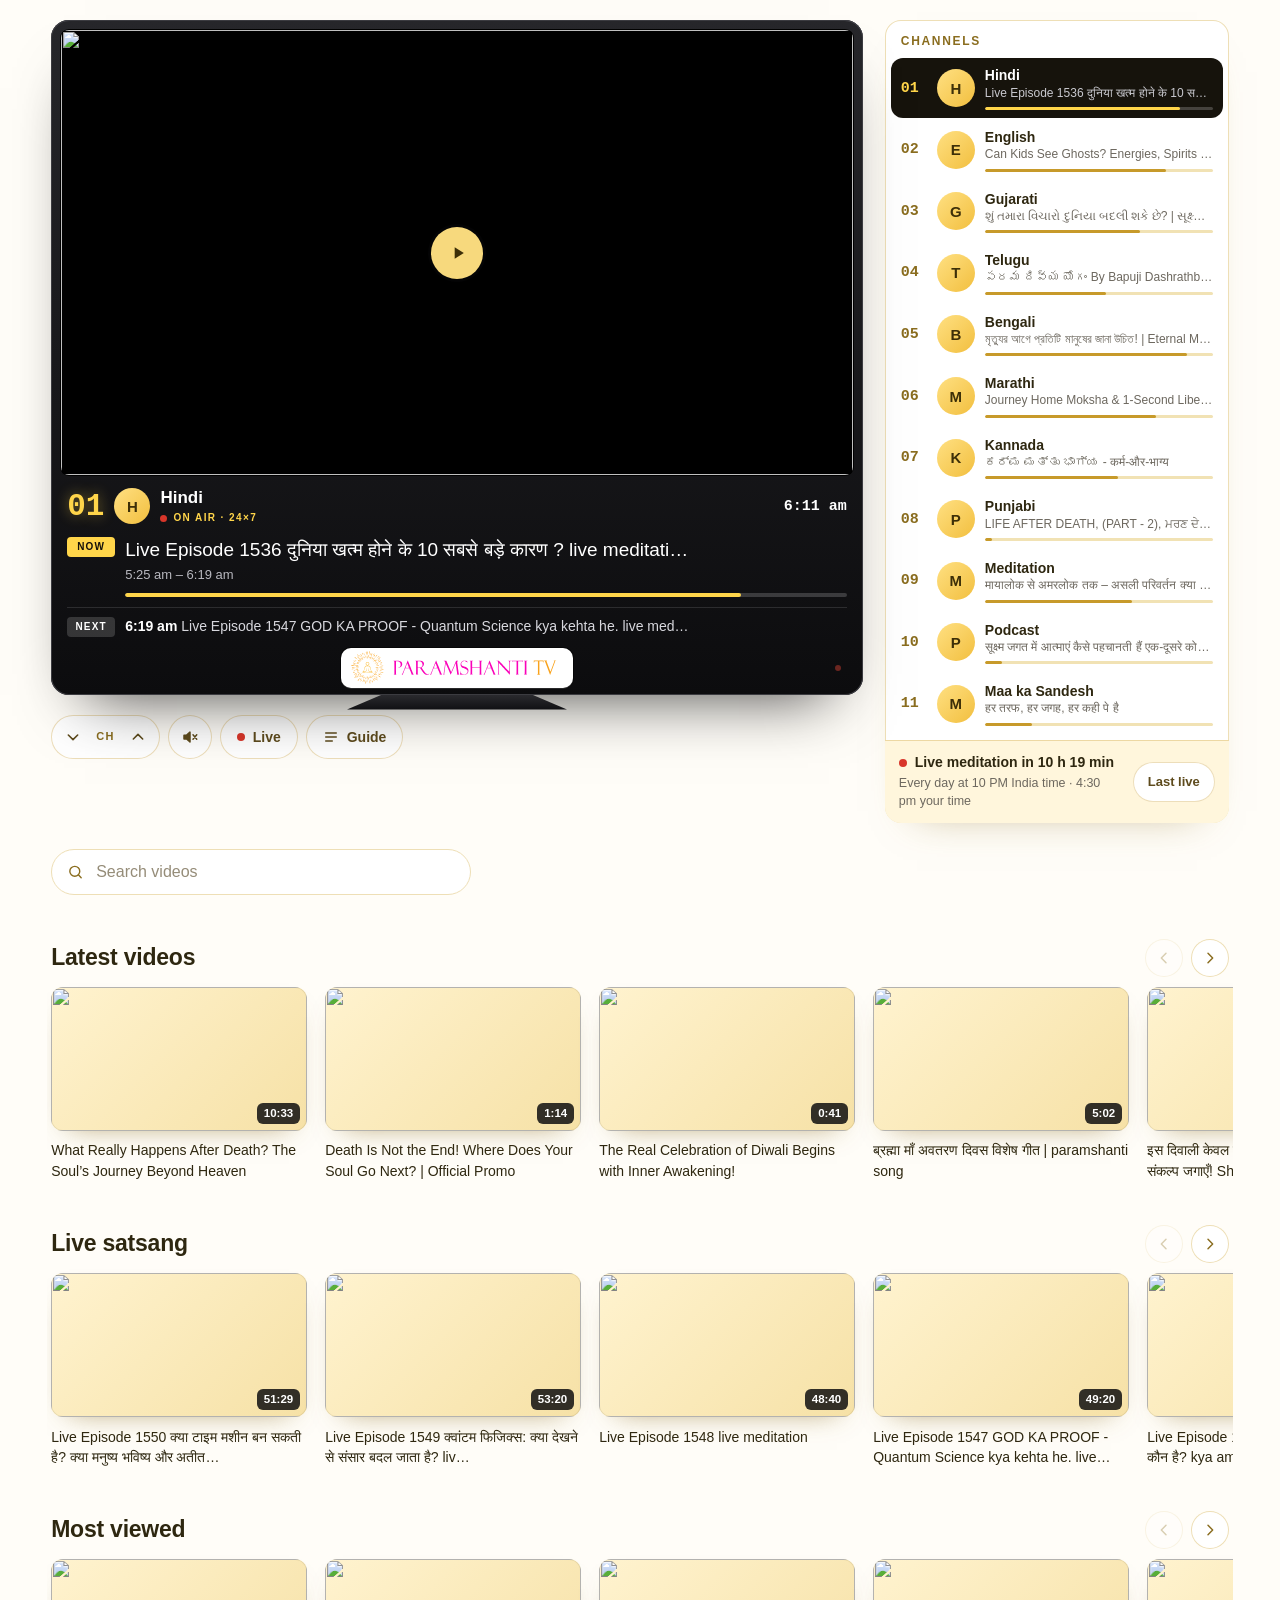
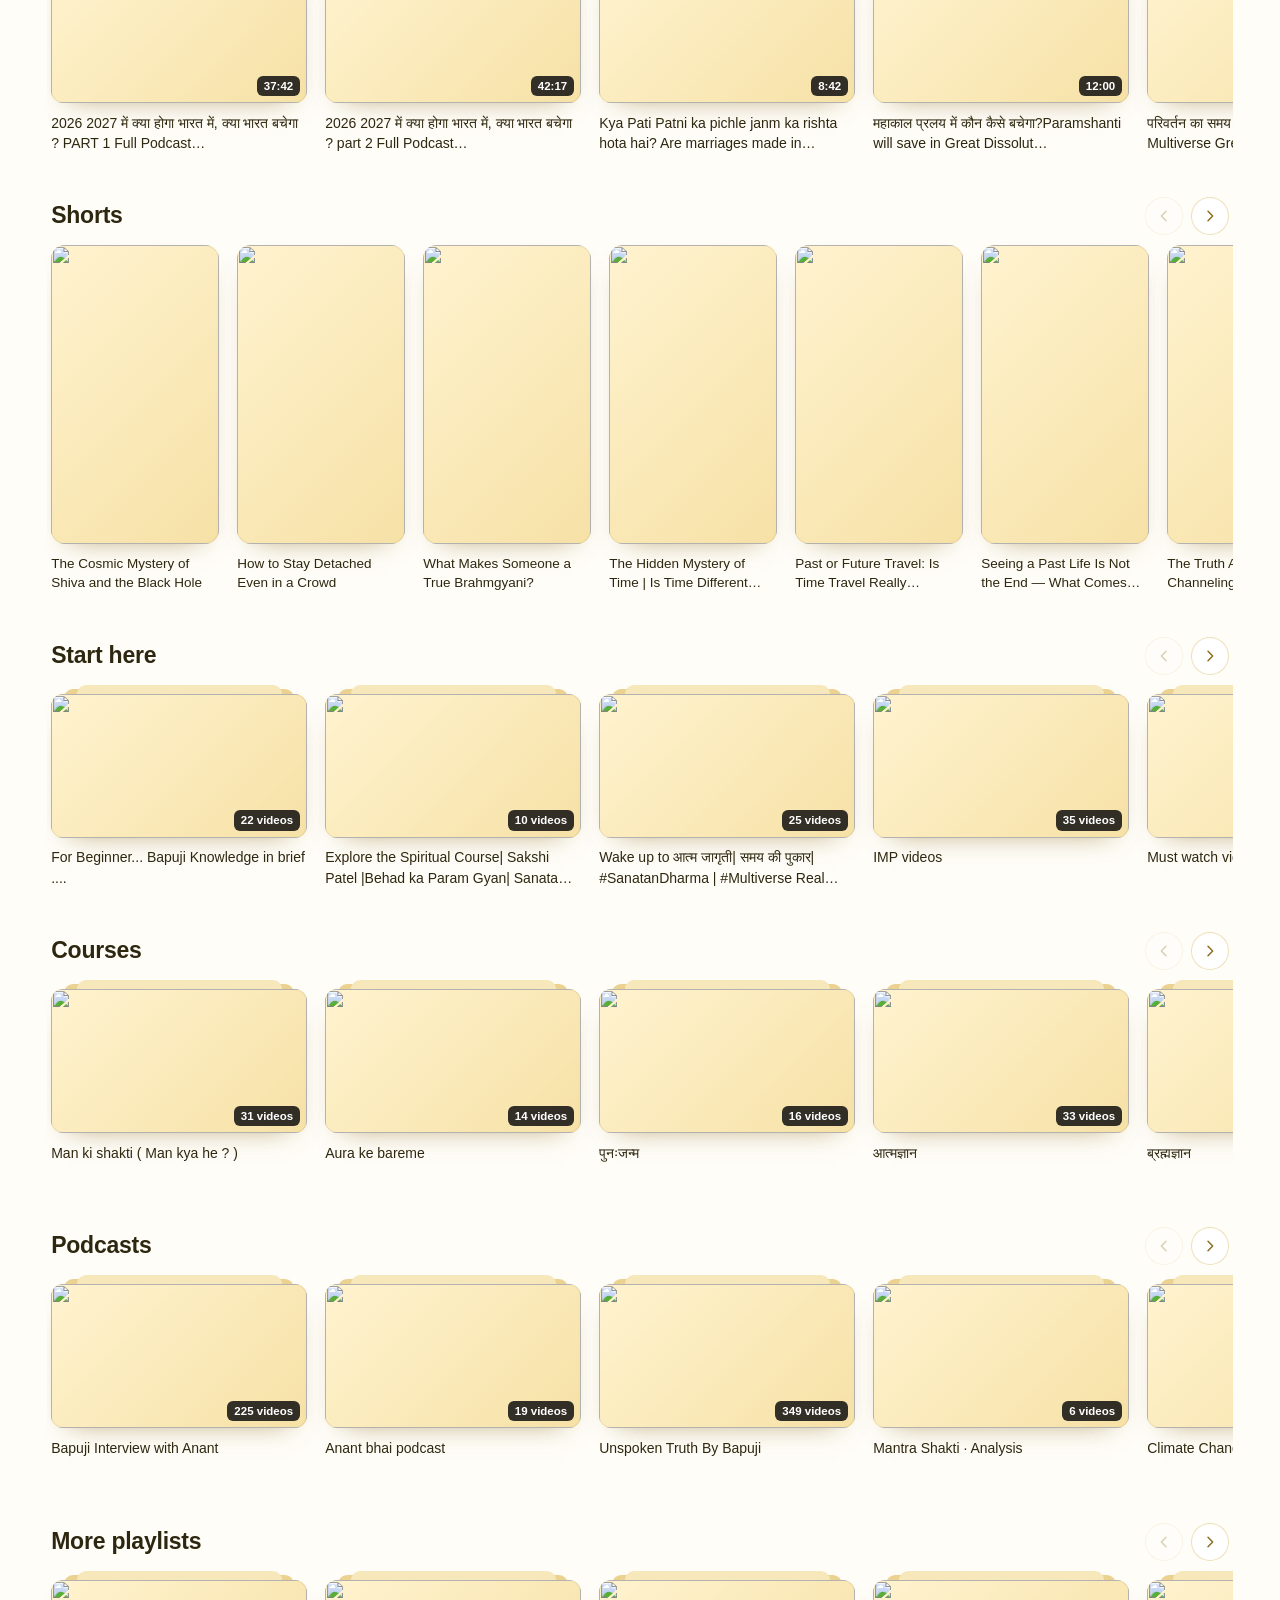
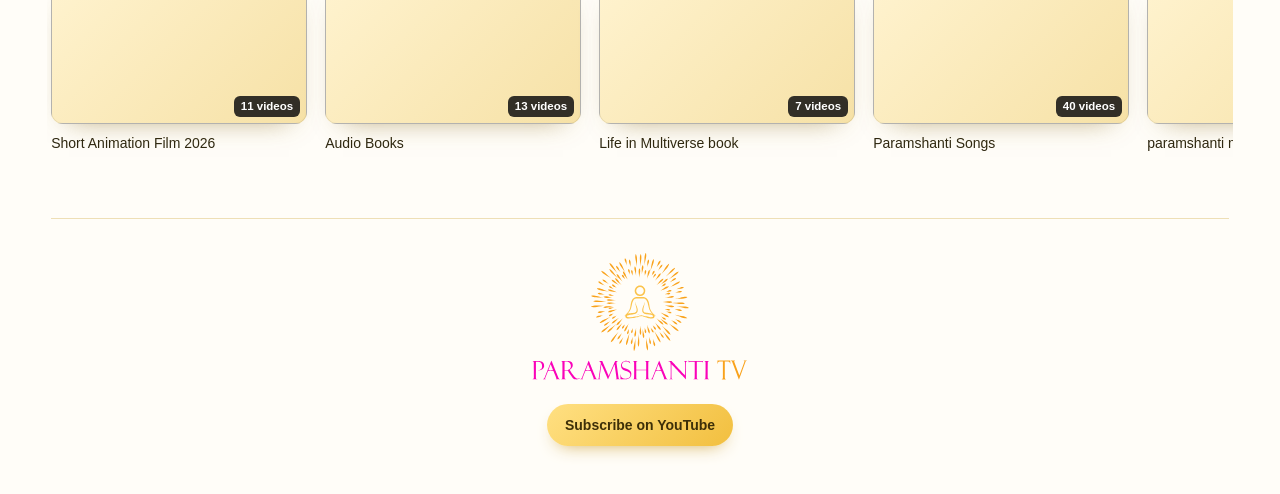
==== commit 024362a5: "Paramshanti TV: chosen logo on the page, and the launch poster with real photographs Logo: the missi" ====
--- a/tv/paramshanti-tv.html
+++ b/tv/paramshanti-tv.html
@@ -37,7 +37,7 @@
 
 /* ---------- the television ---------- */
 .pstv .pstv-stage{display:grid;gap:14px}
-.pstv[data-w="l"] .pstv-stage{grid-template-columns:minmax(0,max(520px,calc((100vh - 336px)*16/9))) 344px;justify-content:center;align-items:stretch;gap:22px}
+.pstv[data-w="l"] .pstv-stage{grid-template-columns:minmax(0,max(520px,calc((100vh - 364px)*16/9))) 344px;justify-content:center;align-items:stretch;gap:22px}
 .pstv .pstv-main{min-width:0}
 .pstv .pstv-tv{position:relative;border-radius:18px;padding:10px 10px 0;color:#fff;background:linear-gradient(180deg,#26262a,var(--tv-black));
   box-shadow:0 34px 60px -34px rgba(0,0,0,.75),inset 0 0 0 1px #3b3b40,inset 0 1px 0 #5a5a61}
@@ -97,8 +97,17 @@
 .pstv .pstv-osd-row.is-next>i{margin-top:0;background:rgba(255,255,255,.16);color:#fff}
 .pstv .pstv-osd-row.is-next>span{min-width:0;font:400 14px/1.4 var(--tv-sans);color:#d8d8de;white-space:nowrap;overflow:hidden;text-overflow:ellipsis}
 .pstv .pstv-osd-row.is-next b{color:#fff;font-weight:600}
-.pstv .pstv-chin{display:flex;align-items:center;justify-content:center;gap:10px;height:26px;font:600 8.5px/1 var(--tv-sans);letter-spacing:.34em;color:#8d8d95}
-.pstv .pstv-chin i{width:6px;height:6px;border-radius:50%;background:#6b2620}
+/* the logo, on a white plate on the set's lower edge; the same two drawings make the mark at the foot of the page */
+.pstv .pstv-defs{position:absolute;width:0;height:0;overflow:hidden}
+.pstv .pstv-chin{position:relative;display:flex;align-items:center;justify-content:center;height:48px}
+.pstv .pstv-plate{display:flex;align-items:center;gap:8px;height:34px;padding:0 14px 0 9px;border-radius:9px;background:#fff;box-shadow:0 1px 0 rgba(255,255,255,.14),0 0 0 1px rgba(0,0,0,.5)}
+.pstv .pstv-plate .pstv-lg-e{width:28px;height:28px}
+.pstv .pstv-plate .pstv-lg-w{width:136px;height:12.6px}
+.pstv .pstv-chin i{position:absolute;right:12px;top:50%;width:6px;height:6px;margin-top:-3px;border-radius:50%;background:#6b2620}
+.pstv:not([data-w="s"]) .pstv-chin{height:54px}
+.pstv:not([data-w="s"]) .pstv-plate{height:40px;gap:9px;padding:0 16px 0 10px;border-radius:10px}
+.pstv:not([data-w="s"]) .pstv-plate .pstv-lg-e{width:33px;height:33px}
+.pstv:not([data-w="s"]) .pstv-plate .pstv-lg-w{width:164px;height:15.2px}
 .pstv .pstv-tv.is-on .pstv-chin i{background:#3ddc84;box-shadow:0 0 8px #3ddc84}
 .pstv[data-w="l"] .pstv-tv{margin-bottom:20px}
 .pstv[data-w="l"] .pstv-tv::after{content:'';position:absolute;left:50%;bottom:-15px;width:220px;height:15px;transform:translateX(-50%);background:linear-gradient(180deg,#2a2a2e,#101013);clip-path:polygon(16% 0,84% 0,100% 100%,0 100%)}
@@ -251,7 +260,10 @@
 .pstv .pstv-note{font:400 14.5px/1.6 var(--tv-sans);color:var(--tv-muted)}
 .pstv .pstv-note a{color:var(--tv-gold);text-decoration:underline}
 .pstv .pstv-panel-foot{display:flex;justify-content:center;margin-top:20px}
-.pstv .pstv-foot{display:flex;justify-content:center;margin-top:44px;padding-top:26px;border-top:1px solid var(--tv-line)}
+.pstv .pstv-foot{display:flex;flex-direction:column;align-items:center;gap:24px;margin-top:44px;padding-top:34px;border-top:1px solid var(--tv-line)}
+.pstv .pstv-mark{display:flex;flex-direction:column;align-items:center;gap:9px}
+.pstv .pstv-mark .pstv-lg-e{width:98px;height:98px}
+.pstv .pstv-mark .pstv-lg-w{width:216px;height:20px}
 .pstv .pstv-probe{position:absolute;left:-9999px;top:0;width:200px;height:113px;overflow:hidden;visibility:hidden;pointer-events:none}
 
 /* narrow block */
@@ -277,7 +289,7 @@
   .pstv .pstv-tv{padding:0;border-radius:0;box-shadow:none;background:var(--tv-black)}
   .pstv .pstv-screen{border-radius:0;box-shadow:none}
   .pstv .pstv-osd{padding:12px 14px 0}
-  .pstv .pstv-chin{height:16px;font-size:0}
+  .pstv .pstv-chin{height:46px}
   .pstv .pstv-chin i{display:none}
   .pstv .pstv-ctl{padding:0 14px;margin-top:12px}
   .pstv .pstv-side{margin-top:0}
@@ -337,6 +349,7 @@
 
 </style>
 <section class="pstv" id="pstv" lang="en" data-w="s" aria-label="Paramshanti TV">
+  <svg class="pstv-defs" width="0" height="0" aria-hidden="true" focusable="false"><symbol id="pstv-lg-e" viewBox="0 0 732 734"><path fill="#F9A21B" d="M398.1 96C400.7 66.6 398.3 44.6 400.4 27C402.1 13.4 406.7 3.1 409.9 -1.5C411.9 3.7 413.9 14.8 412.3 28.5C410.2 46 402.5 66.9 398.1 96ZM343.8 105C340 75.8 332.7 54.9 331 37.3C329.6 23.7 331.9 12.6 334.1 7.5C337.2 12.1 341.6 22.5 343 36.1C344.7 53.7 341.8 75.7 343.8 105ZM368.2 105C368.4 75.7 364.2 54.1 364.9 36.5C365.4 22.9 369.1 12.2 371.8 7.5C374.1 12.4 377 23.3 376.5 36.9C375.9 54.5 370.2 75.8 368.2 105ZM268.6 95.1C263.2 78.4 255 67.3 252.2 57.1C250.1 49.2 251.7 42.1 253.5 38.6C256.7 40.7 261.7 46.1 263.8 54C266.5 64.2 264.9 77.9 268.6 95.1ZM442.7 139.9C449.7 111.3 450.7 89.2 455.4 72.2C459.1 58.9 465.3 49.4 469.1 45.4C470.3 50.8 470.6 62.1 466.9 75.4C462.2 92.4 451.5 111.8 442.7 139.9ZM296.5 106.1C292.5 89.3 285.3 77.7 283.4 67.5C282 59.6 284.1 52.7 286.1 49.4C289.1 51.8 293.6 57.4 295 65.4C296.9 75.6 294.3 88.9 296.5 106.1ZM419.8 106.1C422.1 88.9 419.5 75.5 421.4 65.2C422.9 57.3 427.3 51.6 430.4 49.3C432.5 52.6 434.6 59.5 433.1 67.4C431.2 77.7 423.9 89.2 419.8 106.1ZM489.9 106.9C497.9 91.2 500 77.4 505.3 68.3C509.4 61.1 515.5 57.2 519.2 55.9C520 59.8 519.7 67 515.6 74.2C510.3 83.4 499.5 92.1 489.9 106.9ZM258.6 152.2C243.4 127 228.4 110.6 219.7 95.2C212.9 83.2 210.6 72.2 210.4 66.6C215.1 69.7 223.3 77.4 230 89.4C238.7 104.8 244.9 126.1 258.6 152.2ZM197.3 151.8C178.5 129.3 161.3 115.5 150.4 101.6C142 90.8 138.1 80.3 137.1 74.8C142.2 77 151.5 83.4 159.9 94.2C170.8 108.1 180 128.1 197.3 151.8ZM525.4 159.3C542.4 135.3 551.3 115 561.9 101C570.2 90 579.4 83.5 584.5 81.2C583.6 86.7 579.8 97.4 571.6 108.3C561 122.4 543.9 136.4 525.4 159.3ZM500.1 134.1C509.4 119 512.5 105.5 518.5 96.7C523.2 89.9 529.7 86.5 533.5 85.6C533.9 89.5 533.1 96.7 528.4 103.5C522.4 112.2 510.9 120.1 500.1 134.1ZM379.1 161C380.8 139.4 377.7 123.1 379.2 110.2C380.4 100.2 384.7 92.7 387.8 89.4C389.9 93.3 392.3 101.6 391.1 111.6C389.5 124.5 382.6 139.6 379.1 161ZM220 144C209.4 130 197.9 122.3 192 113.6C187.4 106.8 186.6 99.6 187.1 95.8C190.9 96.7 197.3 100.1 201.9 106.9C207.8 115.5 210.9 129 220 144ZM337.1 170C333.3 149 326.3 134.1 324.5 121.4C323.2 111.5 325.5 103.3 327.6 99.4C330.6 102.6 335 109.9 336.3 119.8C338 132.5 335.1 148.7 337.1 170ZM557.7 177.7C578.5 157.1 590.8 138.7 603.7 126.7C613.7 117.4 623.9 112.6 629.3 111.2C627.5 116.4 621.9 126.2 611.9 135.6C599 147.5 579.8 158.4 557.7 177.7ZM359.9 186C359.8 164.5 355.4 148.6 355.9 135.7C356.3 125.7 359.9 117.9 362.5 114.4C364.9 118.1 367.9 126.1 367.6 136.1C367.1 149 361.6 164.6 359.9 186ZM202.7 192.2C182.1 171.3 163.8 159 151.8 146.1C142.6 136 137.7 125.9 136.3 120.5C141.5 122.3 151.3 127.9 160.6 138C172.6 150.9 183.5 170.1 202.7 192.2ZM290.7 162.1C286.6 149.8 279.4 141.9 277.5 134.5C275.9 128.6 277.9 123.2 279.8 120.5C282.8 121.9 287.1 125.7 288.7 131.5C290.6 139 288.3 149.4 290.7 162.1ZM418.3 194.1C423.2 173.3 422.5 156.9 425.9 144.6C428.6 135 434 128.3 437.4 125.6C439 129.7 440.1 138.2 437.4 147.8C434 160.1 424.9 173.8 418.3 194.1ZM311.4 169.9C308 157.4 301.5 149 300 141.4C298.8 135.5 301 130.2 303 127.6C305.9 129.3 309.9 133.3 311.1 139.2C312.6 146.8 309.7 157 311.4 169.9ZM401.4 170.1C402.9 157.2 399.7 146.9 401.1 139.2C402.2 133.3 406.3 129.2 409.2 127.5C411.3 130.1 413.8 135.4 412.7 141.4C411.3 149 404.6 157.5 401.4 170.1ZM151.9 192.1C127.9 175.1 107.7 166.2 93.6 155.5C82.7 147.3 76.2 138.1 73.8 133C79.3 133.9 89.9 137.7 100.8 146C114.9 156.6 129 173.7 151.9 192.1ZM453 170C458.6 158.4 458.9 147.8 462.7 141.1C465.7 135.9 470.9 133.5 474.2 132.9C475.3 136 475.9 141.8 472.9 147C469.1 153.6 460.1 159.3 453 170ZM273.1 198.9C261.8 180.7 249.6 169.6 243.3 158.4C238.5 149.7 237.6 141.1 238.2 136.7C242.3 138.5 249.1 143.7 254 152.4C260.3 163.6 263.4 179.8 273.1 198.9ZM580 198C602.5 179.2 616.3 161.9 630.2 151.1C640.9 142.7 651.5 138.8 657 137.8C654.8 142.9 648.4 152.3 637.6 160.7C623.8 171.5 603.7 180.7 580 198ZM478.6 208.7C490.8 191 496.3 175.4 504 165.2C510.1 157.2 517.5 153 521.7 151.7C521.6 156.1 519.6 164.4 513.6 172.4C505.8 182.7 492.3 192.1 478.6 208.7ZM460.3 190.2C466.9 179 468.2 168.5 472.6 162.1C476 157.1 481.4 155 484.7 154.6C485.5 157.8 485.5 163.6 482.1 168.6C477.7 175 468.3 180 460.3 190.2ZM235.2 214.9C221.1 198.4 207.4 189.1 199.4 178.9C193.1 170.9 190.9 162.6 190.7 158.2C195 159.4 202.5 163.6 208.8 171.5C216.8 181.7 222.6 197.3 235.2 214.9ZM255.4 197.8C247.3 187.6 237.8 182.5 233.4 176C230 171 230 165.2 230.9 162C234.2 162.3 239.6 164.4 243.1 169.4C247.5 175.9 248.8 186.6 255.4 197.8ZM227.6 240.4C212.4 225.3 198 217.2 189.2 207.7C182.4 200.4 179.5 192.3 179 187.9C183.4 188.8 191.2 192.3 198 199.6C206.7 209.1 213.7 224 227.6 240.4ZM587.1 221.2C601 210.5 608.7 199 617.4 193.1C624.1 188.5 631.4 187.7 635.3 188.2C634.4 192 631 198.5 624.3 203.1C615.6 209.1 602.1 212.1 587.1 221.2ZM489.1 241.1C504.2 225.8 512.3 211.4 521.7 202.6C529.1 195.8 537.2 192.9 541.6 192.4C540.7 196.7 537.2 204.5 529.9 211.4C520.4 220.1 505.5 227.1 489.1 241.1ZM518.2 237.3C534.7 223.3 544.1 209.5 554.3 201.5C562.2 195.3 570.6 193.1 575 192.9C573.8 197.2 569.6 204.7 561.7 210.9C551.4 218.9 535.8 224.7 518.2 237.3ZM133.3 231.5C118.2 222.3 104.6 219.3 95.8 213.3C89 208.6 85.6 202.1 84.6 198.3C88.6 197.8 95.8 198.6 102.7 203.2C111.4 209.2 119.2 220.8 133.3 231.5ZM209.9 243.1C192.3 230.9 176.7 225.4 166.4 217.6C158.4 211.6 154.2 204.1 152.9 199.9C157.4 200 165.7 202 173.6 208.1C183.9 215.9 193.4 229.4 209.9 243.1ZM581.7 261.5C606.9 246.2 623.1 231 638.5 222.3C650.5 215.6 661.6 213.2 667.2 213.1C664.2 217.9 656.5 226.2 644.5 233C629.2 241.7 607.8 247.8 581.7 261.5ZM104 244C88.4 236 74.8 233.9 65.7 228.6C58.6 224.5 54.7 218.4 53.5 214.7C57.3 213.9 64.5 214.3 71.6 218.4C80.7 223.6 89.3 234.4 104 244ZM523.9 253.9C534.1 245.8 539 236.3 545.4 231.9C550.4 228.5 556.2 228.6 559.5 229.5C559.2 232.9 557.2 238.4 552.2 241.8C545.8 246.2 535.1 247.3 523.9 253.9ZM191.7 261.5C180.5 254.9 169.8 253.5 163.4 249.1C158.4 245.6 156.3 240.3 155.9 237C159.1 236.1 164.9 236.2 169.9 239.6C176.3 244 181.5 253.4 191.7 261.5ZM170.2 270.7C158.5 265 147.8 264.5 141.1 260.6C135.9 257.5 133.4 252.3 132.9 249C136 247.8 141.8 247.4 147 250.4C153.7 254.3 159.4 263.4 170.2 270.7ZM519.8 283.6C538.1 272.2 549.4 260.1 560.6 253.7C569.4 248.7 577.9 247.8 582.3 248.2C580.4 252.3 575.2 259.1 566.5 264C555.2 270.4 539 273.8 519.8 283.6ZM638.9 271.5C655.4 266.1 666.3 257.8 676.4 255.1C684.2 253 691.2 254.6 694.7 256.3C692.6 259.6 687.3 264.5 679.5 266.7C669.5 269.4 655.9 267.8 638.9 271.5ZM136.9 291.2C108.3 284.2 86.1 283.5 69.1 278.7C55.9 275.1 46.4 268.9 42.4 265C47.8 263.7 59.1 263.3 72.4 267C89.4 271.7 108.8 282.4 136.9 291.2ZM194.1 293.8C173.3 288.9 156.9 289.6 144.6 286.2C135 283.5 128.3 278.1 125.6 274.7C129.7 273.1 138.2 272 147.8 274.7C160.1 278.1 173.8 287.2 194.1 293.8ZM561.9 290.7C573.8 286.6 581.5 279.3 588.8 277.4C594.5 275.9 599.8 278 602.5 280C601.1 283 597.5 287.5 591.9 289C584.5 290.9 574.3 288.4 561.9 290.7ZM624.9 297.6C642 293.5 653.8 286.1 664.1 284.2C672.2 282.7 679.1 284.8 682.5 286.8C680.1 289.9 674.4 294.4 666.3 295.9C656 297.9 642.3 295.3 624.9 297.6ZM105.9 312.3C88.5 310 74.9 312.6 64.6 310.7C56.6 309.2 50.9 304.6 48.5 301.5C51.9 299.4 58.8 297.2 66.9 298.7C77.2 300.7 88.9 308.1 105.9 312.3ZM551.9 309.7C564.2 306.5 572.5 299.9 580 298.6C585.8 297.5 591 299.9 593.5 302.1C591.9 305 587.9 309.1 582.1 310.1C574.6 311.5 564.5 308.3 551.9 309.7ZM171.1 320.5C158.5 319 148.4 322.1 141 320.7C135.1 319.6 131.1 315.6 129.5 312.8C132 310.8 137.2 308.5 143 309.5C150.5 310.9 158.8 317.3 171.1 320.5ZM95 333.8C65.9 331.1 44.1 333.6 26.7 331.4C13.1 329.8 2.9 325.1 -1.6 321.9C3.6 320 14.6 317.9 28.1 319.6C45.5 321.7 66.1 329.3 95 333.8ZM551 336C572.3 332.2 587.4 325.1 600.3 323.4C610.3 322 618.6 324.2 622.5 326.2C619.3 329.2 611.9 333.6 601.9 334.9C589 336.7 572.6 333.9 551 336ZM163.9 336.5C142.4 334.8 126 337.8 113.2 336.2C103.1 335 95.7 330.7 92.4 327.7C96.3 325.6 104.6 323.2 114.6 324.5C127.5 326 142.6 333 163.9 336.5ZM625 344.2C653.8 339.2 674.3 331.1 691.7 328.7C705.2 326.8 716.3 328.7 721.5 330.6C717 333.9 706.9 338.8 693.4 340.7C676 343.2 654.1 341 625 344.2ZM187 354.5C165.5 354.6 149.6 358.9 136.7 358.4C126.7 358 118.9 354.4 115.5 351.8C119.1 349.4 127.1 346.4 137.1 346.7C150 347.2 165.6 352.8 187 354.5ZM113 364.5C83.7 364.3 62.1 368.1 44.5 367.5C30.9 367 20.3 363.5 15.5 360.9C20.4 358.7 31.3 356 44.9 356.5C62.5 357.2 83.8 362.6 113 364.5ZM536 366.3C557.5 366.2 573.4 361.9 586.3 362.3C596.3 362.7 604.1 366.3 607.6 368.9C603.9 371.3 595.9 374.3 585.9 373.9C573 373.5 557.4 368 536 366.3ZM187 374.5C165.6 376.2 150 381.7 137.1 382.2C127.1 382.5 119.1 379.5 115.4 377.1C118.9 374.5 126.7 370.9 136.7 370.5C149.6 370 165.5 374.4 187 374.5ZM604 374.5C633.3 374.7 654.9 370.9 672.5 371.5C686.1 372 696.7 375.5 701.5 378.1C696.6 380.3 685.7 383 672.1 382.5C654.5 381.8 633.2 376.4 604 374.5ZM551 393C572.6 395.1 589 392.3 601.9 394.1C611.9 395.4 619.3 399.8 622.5 402.8C618.6 404.8 610.3 407 600.3 405.6C587.4 403.9 572.3 396.8 551 393ZM97 394.4C67.8 397.6 46.8 404.3 29.2 405.7C15.6 406.8 4.6 404.4 -0.5 402.2C4.2 399.3 14.6 395.2 28.3 394.1C45.8 392.7 67.7 395.9 97 394.4ZM163 399.1C141.6 402.6 126.5 409.4 113.6 411C103.6 412.2 95.3 409.8 91.4 407.6C94.7 404.6 102.2 400.4 112.2 399.2C125.1 397.6 141.4 400.8 163 399.1ZM636 399.2C665.1 401.9 686.9 399.4 704.3 401.6C717.9 403.2 728.1 407.9 732.6 411.1C727.4 413 716.4 415.1 702.9 413.4C685.5 411.3 664.9 403.7 636 399.2ZM171.1 408.5C158.8 411.6 150.5 418 143 419.4C137.2 420.4 132 418.1 129.5 416.1C131.1 413.3 135.1 409.3 141 408.2C148.4 406.9 158.5 409.9 171.1 408.5ZM551.9 419.3C564.5 420.7 574.6 417.5 582.1 418.9C587.9 419.9 591.9 424 593.5 426.9C591 429.1 585.8 431.5 580 430.4C572.5 429.1 564.2 422.5 551.9 419.3ZM625.1 420.7C642.5 423 656.1 420.4 666.4 422.3C674.4 423.8 680.1 428.4 682.5 431.5C679.1 433.6 672.2 435.8 664.1 434.3C653.8 432.3 642.1 424.9 625.1 420.7ZM193.9 423.8C173.6 430.4 159.9 439.6 147.6 443.1C138 445.8 129.6 444.5 125.4 442.9C128.1 439.4 134.7 434 144.3 431.3C156.6 427.8 173.1 428.6 193.9 423.8ZM106.1 435.4C89 439.5 77.2 446.9 66.9 448.8C58.8 450.3 51.9 448.2 48.5 446.2C50.9 443.1 56.6 438.6 64.7 437.1C75 435.1 88.7 437.7 106.1 435.4ZM561.9 438.3C574.3 440.6 584.5 438.1 591.9 440C597.5 441.5 601.1 446 602.5 449C599.8 451 594.5 453.1 588.8 451.6C581.5 449.7 573.8 442.4 561.9 438.3ZM519.8 445.4C539 455.2 555.2 458.6 566.5 464.9C575.3 469.8 580.5 476.6 582.4 480.6C578 481.1 569.4 480.2 560.7 475.2C549.4 468.9 538.1 456.8 519.8 445.4ZM169.9 450.9C159.2 458.1 153.6 467.1 146.9 470.9C141.7 473.9 136 473.3 132.9 472.2C133.5 468.9 135.9 463.7 141.1 460.7C147.7 456.9 158.3 456.5 169.9 450.9ZM626 461.9C654.6 468.9 676.8 469.6 693.8 474.4C707 478 716.5 484.2 720.5 488.1C715.1 489.4 703.8 489.8 690.5 486.1C673.5 481.4 654.1 470.7 626 461.9ZM91.9 465.8C75.5 471.1 64.6 479.3 54.6 482C46.8 484.1 39.8 482.4 36.4 480.7C38.5 477.4 43.7 472.5 51.5 470.4C61.5 467.8 75 469.4 91.9 465.8ZM191.7 467.5C181.6 475.5 176.6 484.8 170.2 489.2C165.3 492.6 159.6 492.5 156.4 491.7C156.7 488.4 158.8 483.1 163.7 479.7C170.1 475.3 180.6 474 191.7 467.5ZM523.9 475.1C535.1 481.7 545.8 482.8 552.2 487.2C557.2 490.6 559.2 496.1 559.5 499.5C556.2 500.4 550.4 500.5 545.4 497.1C539 492.7 534.1 483.2 523.9 475.1ZM148.9 475.8C123.8 491.1 107.6 506.1 92.3 514.8C80.4 521.6 69.4 524 63.9 524.1C66.8 519.4 74.5 511.2 86.4 504.4C101.7 495.7 122.9 489.5 148.9 475.8ZM209.9 485.9C193.4 499.6 184 513.2 173.7 521C165.7 527 157.4 529.1 152.9 529.1C154.2 524.9 158.4 517.4 166.4 511.3C176.6 503.5 192.3 498.1 209.9 485.9ZM489.1 487.9C505.5 501.8 520.5 508.8 529.9 517.6C537.3 524.4 540.8 532.2 541.6 536.5C537.2 536 529.2 533.2 521.8 526.3C512.4 517.6 504.2 503.2 489.1 487.9ZM238.6 488.6C224.7 505 217.7 519.9 209 529.4C202.2 536.7 194.4 540.2 190 541.1C190.5 536.7 193.4 528.6 200.2 521.3C209 511.8 223.4 503.7 238.6 488.6ZM518.3 491.7C535.9 504.3 551.5 510.1 561.8 518.1C569.7 524.3 573.9 531.8 575.1 536.1C570.7 535.9 562.3 533.7 554.4 527.5C544.2 519.5 534.8 505.7 518.3 491.7ZM626.9 493.1C642.5 501.1 656.1 503.2 665.2 508.5C672.3 512.6 676.1 518.8 677.4 522.5C673.6 523.2 666.3 522.9 659.2 518.8C650.2 513.5 641.6 502.7 626.9 493.1ZM598.1 501.8C613.1 510.9 626.6 513.9 635.3 519.8C642 524.4 645.4 530.9 646.3 534.7C642.4 535.2 635.2 534.5 628.4 529.9C619.8 523.9 612.1 512.4 598.1 501.8ZM143.9 511.9C130 522.5 122.2 534 113.5 539.9C106.8 544.5 99.6 545.4 95.7 544.9C96.7 541.1 100 534.7 106.8 530.1C115.5 524.1 128.9 521 143.9 511.9ZM478.7 520.3C492.4 536.9 505.9 546.3 513.7 556.6C519.7 564.6 521.7 572.9 521.8 577.3C517.6 576 510.2 571.8 504.1 563.8C496.4 553.6 490.9 538 478.7 520.3ZM234.8 521.8C222.2 539.3 216.3 554.8 208.4 565C202.2 573 194.7 577.2 190.5 578.5C190.8 574.1 193 565.8 199.2 557.9C207.2 547.7 220.8 538.3 234.8 521.8ZM283.1 526.1C273.4 545.2 270 561.3 263.7 572.5C258.8 581.1 252 586.3 248 588.2C247.5 583.8 248.4 575.3 253.4 566.6C259.7 555.4 271.8 544.3 283.1 526.1ZM579 526.9C603 543.9 623.3 552.8 637.3 563.4C648.3 571.7 654.8 580.9 657.1 586C651.6 585.1 640.9 581.3 630 573.1C615.9 562.5 601.9 545.4 579 526.9ZM190.9 529.9C170.2 550.4 158 568.6 145.2 580.5C135.3 589.7 125.2 594.5 119.8 595.9C121.6 590.7 127.2 581 137.1 571.8C149.9 559.9 169 549 190.9 529.9ZM255.4 531.2C248.9 542.2 247.8 552.8 243.5 559.1C240.2 564 234.7 566 231.4 566.3C230.4 563 230.3 557.3 233.7 552.4C238 546.1 247.4 541.2 255.4 531.2ZM151 535C128.5 553.8 114.7 571.1 100.8 581.9C90.1 590.3 79.5 594.2 74 595.2C76.2 590.1 82.6 580.7 93.4 572.3C107.2 561.5 127.3 552.3 151 535ZM418.2 534.9C424.8 555.2 433.9 568.9 437.3 581.2C440 590.8 438.9 599.3 437.3 603.4C433.9 600.7 428.5 594 425.8 584.4C422.4 572.1 423.1 555.7 418.2 534.9ZM460.3 538.8C468.4 548.9 477.9 553.9 482.3 560.3C485.7 565.2 485.6 571.1 484.7 574.3C481.3 574 475.9 572 472.5 567.1C468.1 560.7 466.9 550 460.3 538.8ZM528.3 540.8C548.9 561.7 567.2 574 579.2 586.9C588.4 597 593.3 607.1 594.7 612.5C589.5 610.7 579.7 605.1 570.4 595C558.4 582.1 547.5 562.9 528.3 540.8ZM367.5 543C369.2 564.4 374.8 580 375.3 592.9C375.6 602.9 372.6 610.9 370.2 614.5C367.6 611.1 364 603.3 363.6 593.3C363.1 580.4 367.4 564.5 367.5 543ZM311.4 559.1C309.7 572 312.6 582.2 311.1 589.8C309.9 595.7 305.9 599.7 303 601.4C301 598.8 298.8 593.5 300 587.6C301.5 580 308 571.6 311.4 559.1ZM337.1 559C335.1 580.3 338 596.5 336.3 609.2C335 619.1 330.6 626.4 327.6 629.6C325.5 625.7 323.2 617.5 324.5 607.6C326.3 594.9 333.3 580 337.1 559ZM401.4 558.9C404.6 571.5 411.3 580 412.7 587.6C413.8 593.6 411.3 598.9 409.2 601.5C406.3 599.8 402.2 595.7 401.1 589.8C399.7 582.1 402.9 571.8 401.4 558.9ZM445.2 558.9C452.5 569.7 461.6 575.4 465.5 582.1C468.5 587.3 468 593.1 466.9 596.3C463.6 595.7 458.3 593.2 455.3 588C451.4 581.3 450.9 570.6 445.2 558.9ZM283 567C280.6 579.7 282.9 590.1 280.9 597.6C279.4 603.4 275 607.1 272 608.6C270.1 605.9 268.2 600.4 269.7 594.6C271.7 587.1 278.9 579.2 283 567ZM385.4 566.9C389 588.2 395.9 603.4 397.6 616.2C398.8 626.2 396.5 634.5 394.4 638.4C391.4 635.2 387.1 627.7 385.9 617.7C384.3 604.8 387.2 588.5 385.4 566.9ZM533.7 581.2C552.5 603.7 569.7 617.5 580.6 631.4C589 642.2 592.9 652.7 593.9 658.2C588.8 656 579.5 649.6 571.1 638.8C560.2 624.9 551 604.9 533.7 581.2ZM472.3 584.8C487.5 610 502.5 626.4 511.2 641.8C518 653.8 520.3 664.8 520.5 670.4C515.8 667.3 507.6 659.6 500.9 647.6C492.2 632.2 486 610.9 472.3 584.8ZM511 589C521.6 603 533.1 610.7 539 619.4C543.6 626.2 544.4 633.4 543.9 637.2C540.1 636.3 533.7 632.9 529.1 626.1C523.2 617.5 520.1 604 511 589ZM205.5 590.6C188.6 614.6 179.8 634.8 169.2 648.9C161 659.8 151.8 666.3 146.7 668.6C147.5 663.1 151.3 652.5 159.5 641.6C170.1 627.5 187.1 613.5 205.5 590.6ZM288.3 597.1C281.3 625.7 280.4 647.9 275.7 664.9C272 678.1 265.9 687.6 262.1 691.6C260.9 686.2 260.5 674.9 264.2 661.7C268.9 644.7 279.6 625.2 288.3 597.1ZM230.9 598.9C221.6 614 218.5 627.5 212.5 636.3C207.8 643.1 201.3 646.5 197.5 647.4C197.1 643.5 197.9 636.3 202.6 629.5C208.6 620.8 220.1 612.9 230.9 598.9ZM357.5 605C357.3 634.3 361.2 655.9 360.5 673.5C360 687.1 356.5 697.7 353.9 702.5C351.7 697.6 349 686.7 349.5 673.1C350.1 655.5 355.6 634.2 357.5 605ZM311.2 626.9C308.9 644.1 311.5 657.5 309.6 667.8C308.1 675.7 303.7 681.4 300.6 683.7C298.5 680.4 296.4 673.5 297.9 665.6C299.8 655.3 307.1 643.8 311.2 626.9ZM434.5 626.9C438.5 643.7 445.7 655.3 447.6 665.5C449 673.4 446.9 680.3 444.9 683.6C441.9 681.2 437.4 675.6 436 667.6C434.1 657.4 436.7 644.1 434.5 626.9ZM240.8 630.9C232.9 646.4 231 660 225.8 669C221.7 676 215.6 679.8 211.9 681C211 677.2 211.3 670 215.3 663C220.5 654 231.3 645.5 240.8 630.9ZM410 633C414.9 661.8 423 682.4 425.4 699.8C427.3 713.3 425.3 724.4 423.4 729.6C420.1 725.1 415.2 715 413.4 701.4C411 684.1 413.1 662.1 410 633ZM332.9 637C330.3 666.4 332.7 688.4 330.6 706C328.9 719.6 324.3 729.9 321.1 734.5C319.1 729.3 317.1 718.2 318.7 704.5C320.8 687 328.5 666.1 332.9 637ZM462.4 641.9C467.8 658.6 476 669.7 478.8 679.9C480.9 687.8 479.3 694.9 477.5 698.4C474.3 696.3 469.3 690.9 467.2 683C464.5 672.8 466.1 659.1 462.4 641.9Z"/><path fill="#FBC34B" fill-rule="evenodd" d="M275.8 490.9C271.1 490.5 269.2 490.1 265.9 488.6C258.5 485.2 254.4 476.7 256.6 469.4C257.4 466.7 257 466.7 253.6 468.9C252 470 249.8 471.4 248.8 472C247.8 472.5 246.2 473.5 245.2 474C244.3 474.5 243.2 475 242.9 475C242.6 475 242.8 474.5 243.4 474C244 473.5 244.6 473 244.7 473C245.1 473 250.2 469.1 254.2 465.8C275.1 448.8 288.4 429 292.5 409C292.8 407.5 293.3 405.4 293.5 404.4C293.8 403.4 294 402 294 401.3C294 400.6 294.2 399.1 294.5 397.9C294.7 396.7 295.2 394.1 295.5 392C297.2 380.2 298.2 375.4 300.6 367C301.7 363.2 302.2 361.9 303.8 358.2C305.7 353.7 306.2 352.7 307.6 350.7C308.4 349.5 309 348.4 309 348.2C309 348 310 346.6 311.1 345C317.4 336.7 322.3 333.4 331.8 330.7C338.8 328.7 393.2 328.7 400.2 330.7C409.3 333.2 415.4 337.4 420 344C420.7 345 421.4 346 421.6 346.2C424.1 349.3 427.7 356.3 429.5 361.5C429.8 362.5 430.3 363.7 430.5 364.2C430.7 364.8 431.1 365.8 431.2 366.5C431.4 367.2 431.8 368.5 432.1 369.5C433.4 374.3 435.2 383 436.5 392C438 402.1 439.3 408.9 440.6 413.8C445.3 431.2 458.8 450.4 476.8 465C481.8 469.1 486.9 473 487.3 473C487.4 473 488 473.5 488.6 474C489.2 474.5 489.4 475 489.1 475C488.8 475 487.7 474.5 486.8 474C485.8 473.5 484.2 472.5 483.2 472C482.2 471.4 480 470 478.4 469C475.1 466.7 474.4 466.5 474.8 468.1C476.3 474.5 475.8 478.2 472.5 483.2C471.3 485.1 466.2 489 464.9 489C464.5 489 464 489.2 463.7 489.4C461.7 491.1 446.7 491.8 440.2 490.5C438.6 490.2 436 489.7 434.5 489.4C433 489.2 430.9 488.7 429.9 488.5C423.8 487 420.3 486.1 418.5 485.5C417.8 485.3 415.6 484.6 413.5 484C407.9 482.3 391.9 477 390.8 476.5C390.2 476.3 387.6 475.4 385 474.5C382.4 473.7 379.9 472.7 379.4 472.5C378.9 472.2 378.2 472 377.7 472C377.3 472 376.6 471.8 376.1 471.5C375.4 471.1 372 470 364.2 467.5C358.3 465.6 350.8 464 348.1 464C347 464 346 463.8 346 463.5C346 462.9 358.1 462.8 361.3 463.5C362.7 463.7 365.3 464.2 367.2 464.5C369.2 464.8 371.7 465.2 372.8 465.5C373.8 465.7 376.1 466.2 377.8 466.5C379.4 466.8 381.3 467.3 382 467.5C382.7 467.7 384.5 468.1 386 468.5C389.5 469.2 396.6 470.9 399.2 471.6C402.1 472.3 404.4 472.9 407.2 473.5C408.6 473.8 410.5 474.3 411.5 474.5C413.1 474.9 414.8 475.3 420.2 476.5C426.9 478 426.3 477.9 435.9 479.5C449 481.7 457.7 481.1 462.4 477.6C464.5 476 464.8 472 462.8 469.8C458.8 465.5 445.3 462.4 418.2 459.5C412.9 458.9 409.2 458.2 406.8 457.4C393.7 452.9 387.1 447.8 384 439.8C382.6 436.1 382.3 423.7 383.4 419.2C384.8 413.8 385.1 412.7 385.6 411.2C385.9 410.4 386.3 409.3 386.5 408.8C386.7 408.2 387.7 405.6 388.7 403C389.8 400.4 390.9 397.5 391.3 396.5C391.8 395.5 392.3 394.3 392.5 393.8C393.1 392.5 395.7 384.4 396.5 381.5C396.8 380.3 397.3 378.7 397.5 378C397.7 377.3 398.2 375.7 398.5 374.5C398.8 373.3 399.3 371.6 399.5 370.7C399.8 369.9 400 368.7 400 368.1C400 367.5 400.2 366.9 400.5 366.8C402.5 365.5 399.4 388.4 396 399.8C395.8 400.6 395.3 402.1 395 403.1C394.7 404.2 394.3 405.8 394 406.9C393.4 409 392.7 411.7 391.9 415C391.1 418.8 390.8 430.4 391.5 433.5C393 439.9 396.8 443.1 406.8 446.4C411.2 447.9 413.3 448.2 428.2 449.5C441.1 450.7 452 452.5 457.6 454.6C459.9 455.5 459.7 454.8 456.1 451.2C450.3 445.3 442 434.9 442 433.6C442 433.3 441.8 433 441.6 432.9C440.5 432.4 435.5 422 433.6 416.2C431.8 411 430.1 403.8 428.5 395.8C426.7 386.7 424.3 376.5 422.7 371.8C418.1 357.6 411 347 403.8 343.6C398 340.8 398.2 340.8 366 340.8C334.1 340.8 334.1 340.8 328.5 343.4C321.4 346.7 313.8 357.9 309.3 371.5C308 375.7 305.5 385.4 304.8 389.5C299.8 418.8 293 433.4 276.3 450.9C274.4 452.9 273 454.6 273.2 454.8C273.3 455 273.8 454.9 274.1 454.7C274.7 454.2 281.4 452.6 287 451.5C291.8 450.7 299 449.8 314 448.5C323 447.7 331.3 444.8 335.6 441C341.6 435.8 342.5 426.4 338.7 410.8C337.5 406 337.2 405 336 400.8C335.7 399.8 335.3 398.2 335 397.1C333.3 391.3 332 384 331.1 374.8C330.8 372.3 330.4 369.1 330.2 367.6C329.9 364.9 330.7 363.8 331.1 366.4C331.4 367.6 332.9 373.5 334 377.4C334.3 378.3 334.7 379.7 334.9 380.6C335.6 383 337 387.6 337.5 388.8C337.7 389.3 338.2 390.5 338.5 391.5C338.8 392.5 339.3 393.8 339.6 394.5C339.9 395.2 340.3 396.2 340.5 396.8C340.7 397.3 341.2 398.5 341.7 399.5C347.1 411.9 349 419.9 349 429.5C348.9 439.4 346.6 445 340.6 449.5C339.3 450.5 338.1 451.4 338 451.5C337.9 451.6 337.2 452.1 336.5 452.5C331.1 455.6 323 458.4 317.5 459C315.4 459.3 312.6 459.6 311.2 459.7C283 462.9 270.7 466.2 268.1 471C267.1 472.9 267.6 476.3 269.1 477.6C273.7 481.6 284.4 481.9 313.2 478.5C315.5 478.2 319.4 477.8 322 477.5C324.6 477.2 328.5 476.8 330.8 476.5C333 476.2 337 475.8 339.8 475.5C342.5 475.3 347 474.8 349.8 474.5C360.7 473.3 382.5 474 382.5 475.5C382.5 475.6 380.1 475.8 377.2 475.8C374.2 475.9 370.3 476.2 368.5 476.5C360.6 477.8 359.1 478.1 357.2 478.5C356.1 478.7 353.9 479.2 352.2 479.5C347.2 480.5 344.4 481.1 342 481.6C339.7 482.1 337.9 482.5 333.2 483.4C331.9 483.7 329.5 484.2 328 484.5C322.2 485.7 321.2 486 318 486.5C316.2 486.8 313.7 487.3 312.5 487.5C296.4 490.5 284.3 491.7 275.8 490.9ZM360.2 322.2C358.2 321.9 354.5 321 353.2 320.5C352.7 320.3 351.5 319.8 350.5 319.5C346.5 318 341.5 314.5 337.2 310.2C330.5 303.5 326 292.4 326 282.8C326 265.7 337.4 249.8 353.2 244.8C354.6 244.3 356.5 243.7 357.5 243.4C358.5 243.1 362.2 242.8 366 242.8C369.8 242.8 373.5 243.1 374.5 243.4C375.5 243.7 377.4 244.3 378.8 244.8C390.7 248.6 401.1 259.5 404.4 271.8C407 281.4 406.3 290.4 402.3 299C398.1 308.1 389.6 316.5 381.8 319.4C380.9 319.7 379.8 320.1 379.2 320.3C375.1 321.9 364.9 322.9 360.2 322.2ZM372.9 310.2C385.8 306.9 394.2 296 394.2 282.5C394.2 258 365.4 245 347.2 261.3C337.4 269.9 334.9 283.6 340.9 296C343.8 301.9 351.8 308.3 358.8 310.2C362.2 311.1 369.3 311.2 372.9 310.2Z"/></symbol><symbol id="pstv-lg-w" viewBox="-4 -4 1655.2 153"><path fill="#FA02B9" fill-rule="evenodd" d="M328 144.2C318.6 142.4 309.8 135.9 302.5 125.3C302.1 124.7 301.7 124.1 301.5 124C301.3 123.9 300.7 123 300 122C299.3 121 298.7 120.1 298.5 120C298.1 119.6 292.6 111.9 289.5 107.2C288 105 286.6 103.1 286.5 103C285.9 102.5 283 98.1 283 97.8C283 97.6 280.5 93.8 277.5 89.2C274.5 84.7 272 80.8 272 80.5C272 80.2 271.8 80 271.6 80C271.3 80 270.8 79.3 270.5 78.5C269.7 76.6 270.2 76.6 257.2 77L245.8 77.2L245.8 106.8C245.8 135.2 245.8 136.3 246.8 138.2C247.9 140.5 249.7 141.6 253 142C254.2 142.1 255.2 142.5 255.1 142.8C255 143.1 248.8 143.2 237.5 143.2C226.2 143.2 220 143.1 219.9 142.8C219.9 142.5 220.9 142.1 222.1 141.9C225.4 141.5 227 140.5 228.2 138.5C229.8 135.8 229.8 12.9 228.2 9.8C227.1 7.4 224.7 6.1 221.8 6C220.3 6 220 5.8 220.1 5.1C220.4 3.4 278.3 3.9 285.1 5.7C294.5 8.2 302.2 13.7 305.4 20.2C313.6 36.9 306.3 57.5 288.1 69.3C286.4 70.4 285 71.5 285 71.9C285 72.2 286.9 75.4 289.2 78.9C291.5 82.4 295.7 88.8 298.5 93.2C301.4 97.6 304 101.4 304.3 101.7C304.6 102 305.8 103.7 307 105.5C308.2 107.2 309.4 109 309.8 109.5C310.1 109.9 312.2 112.6 314.3 115.5C316.5 118.4 318.3 120.9 318.5 121C318.6 121.1 320 122.7 321.5 124.5C329.9 134.4 337.9 139 347.1 139C351.3 139 353.8 138.3 359.6 135.5C362.1 134.3 363.2 134 363.6 134.4C364.3 135.1 363.8 135.8 360.6 137.9C357.9 139.7 357.1 140.1 354 141.4C346.6 144.5 335.5 145.7 328 144.2ZM1171.9 141.1C1170.2 139.3 1167.2 136.1 1165.2 134C1163.3 132 1161.2 129.7 1160.5 129C1159.8 128.3 1156.4 124.7 1153 121C1149.6 117.3 1146.2 113.7 1145.5 113C1144.8 112.3 1141.2 108.5 1137.5 104.5C1133.8 100.5 1130.2 96.7 1129.5 96C1128.8 95.3 1125.4 91.7 1122 88C1118.6 84.3 1115.2 80.7 1114.5 80C1113.8 79.3 1110.2 75.5 1106.5 71.5C1102.8 67.5 1099.2 63.7 1098.5 63C1097.8 62.3 1094.4 58.7 1091 55C1087.6 51.3 1084.2 47.7 1083.5 47C1082.1 45.6 1070.1 32.8 1067.5 29.9C1066.5 28.8 1065.6 28 1065.4 28C1064.6 28 1064.9 135.7 1065.7 137.6C1066.7 140 1067.6 140.6 1071.4 141.5C1073.3 142 1074.8 142.5 1074.8 142.8C1074.8 143.1 1069.1 143.3 1061.4 143.4C1049.7 143.5 1048 143.4 1048 142.8C1048 142.2 1048.6 142 1050.2 142C1054.2 142 1057.2 140.3 1057.8 137.8C1058.8 133.5 1059 122.7 1059 80.8C1059 35.6 1058.7 25.6 1057.4 20C1055.1 10.1 1051.7 6.7 1043.5 6C1040.6 5.8 1039.8 5.6 1039.8 5C1039.8 4.4 1041.6 4.2 1052.4 4.1L1065.1 4L1066.9 5.9C1068.8 7.8 1081.1 20.9 1087 27.2C1088.8 29.1 1090.8 31.3 1091.5 32C1092.2 32.7 1095.6 36.3 1099 40C1102.4 43.7 1105.8 47.3 1106.5 48C1107.2 48.7 1110.8 52.5 1114.5 56.5C1118.2 60.5 1121.8 64.3 1122.5 65C1123.2 65.7 1126.6 69.3 1130 73C1133.4 76.7 1136.8 80.3 1137.5 81C1138.2 81.7 1141.6 85.3 1145 89C1148.4 92.7 1151.8 96.3 1152.5 97C1153.2 97.7 1156.8 101.5 1160.5 105.5C1168 113.5 1169 114.5 1169.6 114.5C1170.2 114.5 1170.1 15.4 1169.5 12.6C1168.4 8.1 1165.9 6 1161.7 6C1160.3 6 1160 5.8 1160.1 5.1C1160.3 3.9 1186.2 3.8 1186.2 5C1186.2 5.5 1185.5 5.8 1184 6C1180.4 6.5 1178.2 7.8 1177 10.3C1176 12.5 1176 12.8 1176 78.5C1176 117.3 1175.8 144.5 1175.6 144.5C1175.3 144.5 1173.7 143 1171.9 141.1ZM0.5 142.8C0.5 142.2 1 142 2.2 142C4.7 142 7.7 140.2 8.9 138L10 136.1L10 74.7C10 29.3 9.8 12.8 9.4 11.3C8.4 7.7 6.1 6 2.5 6C0.8 6 0.5 5.8 0.6 5.1C0.9 3.4 49.3 3.8 58.5 5.6C65.3 6.8 69.9 8.3 72.5 10C73.2 10.4 74.4 11.1 75.2 11.5C81.2 14.5 86.5 22.3 88.2 30.6C92.5 50.9 82.5 67.3 62.8 72.4C56.1 74.1 44.6 74.9 44.1 73.6C44 73.2 44.6 73 46.3 73C55.8 72.9 66.2 66.5 70.3 58.2C72.7 53.1 73.2 50.7 73.2 43.2C73.2 31.6 70.6 24.5 63.8 17.7C57.2 11.1 48.6 8.7 33 9.1L26.2 9.2L26.1 70.2C25.9 133.1 26 136.6 27.9 139.4C28.9 140.9 31.6 142 34.6 142C36.4 142 37 142.2 37 142.8C37 143.4 34.6 143.5 18.8 143.5C2.9 143.5 0.5 143.4 0.5 142.8ZM80 142.8C80 142.2 80.5 142 81.5 142C85.6 142 88.6 139.3 91.5 133.2C93 129.9 93.5 128.8 94.6 126.1C94.8 125.5 95.2 124.5 95.4 123.9C95.7 123.3 96.1 122.2 96.4 121.5C96.8 120.5 106.8 95.1 108.5 90.8C108.7 90.2 109.1 89.2 109.4 88.5C109.6 87.8 110.1 86.7 110.4 86C110.6 85.3 111.2 84.1 111.5 83.2C111.8 82.4 112.3 81.2 112.6 80.6C112.8 80 113.2 79 113.4 78.4C113.7 77.8 114.2 76.6 114.5 75.8C114.8 74.9 115.3 73.8 115.5 73.2C115.7 72.7 116.1 71.6 116.4 70.9C117.5 68.3 117.9 67.3 123.5 53C126.6 45.2 129.3 38.2 129.6 37.5C129.9 36.8 130.3 35.7 130.6 35.1C130.8 34.5 131.2 33.5 131.4 32.9C132.1 31.1 132.8 29.4 133.5 27.8C134.2 26.1 134.9 24.4 135.6 22.6C136 21.5 136.6 19.9 137.5 17.9C137.7 17.3 139.1 13.6 140.6 9.8C144.5 -0.2 145 -0.2 148.5 8.5C149.6 11.4 150.9 14.5 151.3 15.5C152.1 17.3 152.7 18.6 153.4 20.6C153.7 21.2 154.1 22.4 154.4 23.1C154.7 23.9 155.2 25.1 155.5 25.8C155.8 26.4 156.2 27.6 156.5 28.2C156.8 28.9 157.2 30.1 157.5 30.8C157.8 31.4 158.2 32.5 158.4 33.1C158.7 33.7 159.2 35 159.7 36C160.1 37 162.5 42.9 165 49.2C167.5 55.6 169.9 61.5 170.3 62.5C171.3 64.6 172 66.4 172.6 67.9C172.8 68.5 173.2 69.5 173.4 70.1C173.7 70.7 174.1 71.8 174.4 72.5C174.6 73.2 175.1 74.3 175.4 75C175.6 75.7 176.1 76.9 176.4 77.6C176.7 78.4 177.2 79.5 177.4 80.1C178 81.6 178.7 83.4 179.7 85.5C180.1 86.5 182.7 93 185.5 100C188.3 107 190.9 113.5 191.3 114.5C192.4 116.9 193.1 118.5 193.5 119.8C194 121.2 195.1 123.6 195.6 124.6C195.8 125.1 196 125.7 196 126C196 126.3 196.7 127.9 197.5 129.8C198.3 131.6 199 133.1 199 133.3C199 133.9 202.2 138.3 203.4 139.4C205.1 140.9 207.8 142 209.6 142C210.5 142 211 142.3 211 142.8C211 143.4 208.9 143.5 195 143.5C181.1 143.5 179 143.4 179 142.8C179 142.3 179.5 142 180.2 142C182.6 142 183.8 138.5 182.4 135.1C182.1 134.4 181.4 132.6 180.9 131.2C180.3 129.9 179.7 128.2 179.4 127.6C178.6 125.6 178.1 124.3 177.3 122.5C176.9 121.5 175.2 117.3 173.5 113C171.8 108.7 170.1 104.5 169.7 103.5C169.2 102.5 168.7 101.2 168.4 100.6C168.2 100 167.8 98.9 167.5 98.2C167.2 97.6 166.8 96.4 166.5 95.8C166.2 95.1 165.8 94 165.6 93.4C165.3 92.8 164.8 91.5 164.3 90.5C163.9 89.5 162.8 86.7 161.7 84.1L159.9 79.5L139.7 79.5L119.5 79.5L118.3 82.1C117.6 83.5 117 84.9 117 85.1C117 85.4 116.6 86.5 116 87.6C115.4 88.8 115 89.9 115 90.1C115 90.4 114.6 91.5 114 92.6C113.4 93.8 113 94.9 113 95.1C113 95.3 112.5 96.6 112 97.9C110.7 100.7 110 102.4 109.5 103.8C109 105 108.3 106.8 107.5 108.8C107.2 109.6 106.7 110.7 106.5 111.2C106.3 111.8 105.9 112.8 105.6 113.5C105.4 114.2 104.9 115.3 104.6 116C104.4 116.7 103.8 117.9 103.5 118.8C103.2 119.6 102.7 120.7 102.5 121.2C102.3 121.8 101.9 122.9 101.6 123.6C101.3 124.4 100.7 125.6 100.4 126.4C100.1 127.1 99.6 128.3 99.4 129C99.1 129.7 98.7 130.7 98.5 131.2C97.3 134.2 96 138.4 96 139.4C96 140.6 97.8 142 99.4 142C100 142 100.5 142.3 100.5 142.8C100.5 143.4 99 143.5 90.2 143.5C81.5 143.5 80 143.4 80 142.8ZM366 142.8C366 142.2 366.5 142 367.5 142C371.6 142 374.6 139.3 377.5 133.2C379 129.9 379.5 128.8 380.6 126.1C380.8 125.5 381.2 124.5 381.4 123.9C381.7 123.3 382.1 122.2 382.4 121.5C382.8 120.5 392.8 95.1 394.5 90.8C394.7 90.2 395.1 89.2 395.4 88.5C395.6 87.8 396.1 86.7 396.4 86C396.6 85.3 397.2 84.1 397.5 83.2C397.8 82.4 398.3 81.2 398.6 80.6C398.8 80 399.2 79 399.4 78.4C399.7 77.8 400.2 76.6 400.5 75.8C400.8 74.9 401.3 73.8 401.5 73.2C401.7 72.7 402.1 71.6 402.4 70.9C403.5 68.3 403.9 67.3 409.5 53C412.6 45.2 415.3 38.2 415.6 37.5C415.9 36.8 416.3 35.7 416.6 35.1C416.8 34.5 417.2 33.5 417.4 32.9C418.1 31.1 418.8 29.4 419.5 27.8C420.2 26.1 420.9 24.4 421.6 22.6C422 21.5 422.6 19.9 423.5 17.9C423.7 17.3 425.1 13.6 426.6 9.8C430.5 -0.2 431 -0.2 434.5 8.5C435.6 11.4 436.9 14.5 437.3 15.5C438.1 17.3 438.7 18.6 439.4 20.6C439.7 21.2 440.1 22.4 440.4 23.1C440.7 23.9 441.2 25.1 441.5 25.8C441.8 26.4 442.2 27.6 442.5 28.2C442.8 28.9 443.2 30.1 443.5 30.8C443.8 31.4 444.2 32.5 444.4 33.1C444.7 33.7 445.2 35 445.7 36C446.1 37 448.5 42.9 451 49.2C453.5 55.6 455.9 61.5 456.3 62.5C457.3 64.6 458 66.4 458.6 67.9C458.8 68.5 459.2 69.5 459.4 70.1C459.7 70.7 460.1 71.8 460.4 72.5C460.6 73.2 461.1 74.3 461.4 75C461.6 75.7 462.1 76.9 462.4 77.6C462.7 78.4 463.2 79.5 463.4 80.1C464 81.6 464.7 83.4 465.7 85.5C466.1 86.5 468.7 93 471.5 100C474.3 107 476.9 113.5 477.3 114.5C478.4 116.9 479.1 118.5 479.5 119.8C480 121.2 481.1 123.6 481.6 124.6C481.8 125.1 482 125.7 482 126C482 126.3 482.7 127.9 483.5 129.8C484.3 131.6 485 133.1 485 133.3C485 133.9 488.2 138.3 489.4 139.4C491.1 140.9 493.8 142 495.6 142C496.5 142 497 142.3 497 142.8C497 143.4 494.9 143.5 481 143.5C467.1 143.5 465 143.4 465 142.8C465 142.3 465.5 142 466.2 142C468.6 142 469.8 138.5 468.4 135.1C468.1 134.4 467.4 132.6 466.9 131.2C466.3 129.9 465.7 128.2 465.4 127.6C464.6 125.6 464.1 124.3 463.3 122.5C462.9 121.5 461.2 117.3 459.5 113C457.8 108.7 456.1 104.5 455.7 103.5C455.2 102.5 454.7 101.2 454.4 100.6C454.2 100 453.8 98.9 453.5 98.2C453.2 97.6 452.8 96.4 452.5 95.8C452.2 95.1 451.8 94 451.6 93.4C451.3 92.8 450.8 91.5 450.3 90.5C449.9 89.5 448.8 86.7 447.7 84.1L445.9 79.5L425.7 79.5L405.5 79.5L404.3 82.1C403.6 83.5 403 84.9 403 85.1C403 85.4 402.5 86.5 402 87.6C401.5 88.8 401 89.9 401 90.1C401 90.4 400.5 91.5 400 92.6C399.5 93.8 399 94.9 399 95.1C399 95.3 398.5 96.6 398 97.9C396.7 100.7 396 102.4 395.5 103.8C395 105 394.3 106.8 393.5 108.8C393.2 109.6 392.7 110.7 392.5 111.2C392.3 111.8 391.9 112.8 391.6 113.5C391.4 114.2 390.9 115.3 390.6 116C390.4 116.7 389.8 117.9 389.5 118.8C389.2 119.6 388.7 120.7 388.5 121.2C388.3 121.8 387.9 122.9 387.6 123.6C387.3 124.4 386.7 125.6 386.4 126.4C386.1 127.1 385.6 128.3 385.4 129C385.1 129.7 384.7 130.7 384.5 131.2C383.3 134.2 382 138.4 382 139.4C382 140.6 383.8 142 385.4 142C386 142 386.5 142.3 386.5 142.8C386.5 143.4 385 143.5 376.2 143.5C367.5 143.5 366 143.4 366 142.8ZM498.8 143.2C498.1 142.4 498.6 142 500.5 142C506 142 506.6 140.6 509.5 119.2C509.8 117 510.3 113.9 510.5 112.2C510.7 110.6 511.2 107.5 511.5 105.2C511.8 103 512.3 99.7 512.5 97.9C512.8 96 513.2 92.9 513.5 91C513.8 89.1 514.2 86 514.5 84.1C514.7 82.3 515.2 79 515.5 76.8C515.8 74.5 516.3 71.4 516.5 69.8C516.7 68.1 517.2 65 517.5 62.8C517.8 60.5 518.3 57.2 518.5 55.4C518.8 53.5 519.2 50.4 519.5 48.5C519.8 46.6 520.2 43.5 520.5 41.6C520.7 39.8 521.2 36.5 521.5 34.2C521.8 32 522.3 29 522.5 27.5C523.8 19.7 523.7 18.5 521.7 14.8C518.8 9.2 514.7 6 510.3 6C508.8 6 508.1 5.1 509.1 4.5C509.4 4.2 515.3 4 522.1 4L534.5 4L535.8 6.9C536.5 8.5 537.4 10.5 537.8 11.4C538.2 12.3 538.8 13.8 539.2 14.8C539.7 15.7 540.3 17.3 540.8 18.2C541.2 19.2 541.8 20.8 542.2 21.8C542.7 22.7 543.3 24.2 543.7 25.1C544.1 26 545 28.1 545.7 29.6C546.4 31.2 547 32.6 547 32.8C547 32.9 547.7 34.4 548.5 36.2C549.3 38.1 550 39.6 550 39.7C550 39.9 550.6 41.3 551.3 42.9C552 44.4 552.9 46.5 553.3 47.4C553.7 48.3 554.3 49.8 554.8 50.8C555.2 51.7 555.8 53.3 556.2 54.2C556.7 55.2 557.3 56.8 557.8 57.8C558.2 58.7 558.8 60.3 559.2 61.2C559.7 62.2 560.3 63.7 560.7 64.6C561.1 65.5 561.7 67 562.1 68C562.5 69 563.2 70.5 563.6 71.5C564 72.5 564.7 74 565.1 75C565.5 76 566.2 77.6 566.7 78.6C567.1 79.7 567.8 81.2 568.2 82.1C569.6 85.3 570.4 87.3 571.7 90.1C572.4 91.7 573 93.1 573 93.3C573 93.4 573.7 94.9 574.5 96.8C575.3 98.6 576 100.1 576 100.2C576 100.4 576.6 101.8 577.3 103.4C578 104.9 578.9 107 579.3 107.9C579.7 108.8 580.4 110.3 580.8 111.4C581.2 112.4 581.9 113.9 582.3 114.7C582.7 115.5 583 116.5 583 116.8C583 118.8 584.1 117.3 586.2 112.2C586.7 111.3 587.4 109.7 587.8 108.6C588.9 106.2 590 103.6 590.8 101.8C591.1 100.9 592 98.9 592.7 97.4C593.4 95.8 594 94.4 594 94.2C594 94.1 594.6 92.7 595.3 91.1C596 89.6 596.9 87.5 597.3 86.6C597.7 85.7 598.3 84.2 598.8 83.2C599.2 82.3 599.8 80.7 600.2 79.8C600.7 78.8 601.3 77.3 601.7 76.4C602.1 75.5 603 73.4 603.7 71.9C604.4 70.3 605 68.9 605 68.7C605 68.6 605.6 67.2 606.3 65.6C607.6 62.8 608.5 60.8 609.8 57.8C610.1 56.9 611 54.9 611.7 53.4C612.4 51.8 613 50.4 613 50.2C613 50.1 613.6 48.7 614.3 47.1C615.5 44.4 616.2 42.9 617.9 39C618.3 38 619 36.5 619.4 35.5C619.8 34.5 620.4 33.1 620.8 32.2C621.1 31.4 622 29.4 622.7 27.9C623.4 26.3 624 24.9 624 24.8C624 24.6 624.6 23.2 625.3 21.6C626.6 18.7 627.6 16.4 628.8 13.8C629.6 11.8 631 8.6 631.7 7C633 3.9 632.8 4 643.8 4C651.6 4 654 4.2 654.4 4.7C655.2 5.5 654.7 6 653 6C649.9 6 646.8 8 645.1 11.2C643.9 13.3 643.6 21.2 644.5 25.8C644.7 27.2 645.2 30.2 645.5 32.5C645.8 34.8 646.2 38.2 646.5 40C646.8 41.8 647.2 45 647.5 47.2C647.8 49.5 648.2 52.7 648.5 54.5C648.8 56.3 649.2 59.5 649.5 61.8C649.8 64 650.2 67.2 650.5 69C650.8 70.8 651.2 74 651.5 76.2C651.8 78.5 652.2 81.7 652.5 83.5C652.8 85.3 653.2 88.5 653.5 90.8C653.8 93 654.2 96.2 654.5 98C654.8 99.8 655.2 103 655.5 105.2C655.8 107.5 656.2 110.7 656.5 112.5C656.8 114.3 657.2 117.5 657.5 119.8C660 138.2 661.6 141.9 667.1 142C668 142 668.5 142.3 668.5 142.8C668.5 143.4 666.4 143.5 653 143.5C639.6 143.5 637.5 143.4 637.5 142.8C637.5 142.3 638 142 638.9 142C639.6 142 640.9 141.4 641.8 140.7C643.2 139.4 643.2 139.3 643.2 134.8C643.1 132.3 642.9 129 642.6 127.5C642.3 126 641.8 122.8 641.5 120.5C641.2 118.2 640.8 114.8 640.5 113C640.2 111.2 639.8 108 639.5 105.8C638.8 100.7 638.1 95.7 637.5 91.5C637.2 89.7 636.8 86.5 636.5 84.2C636.2 82 635.8 78.8 635.5 77C635.1 74 634.7 71.4 633.5 62.4C633.2 60.5 632.8 57.5 632.5 55.6C630.9 43.7 630.8 43.2 629.4 33.6C628.6 28.3 628.7 28.3 626.2 34.2C625.8 35.3 624.9 37.3 624.4 38.5C623.3 40.9 622.3 43.3 621.2 45.8C620.9 46.6 620 48.6 619.3 50.1C618.6 51.7 618 53.1 618 53.2C618 53.4 617.4 54.8 616.7 56.4C615.4 59.2 614.6 61.1 613.2 64.2C612.9 65.1 612.1 66.9 611.5 68.2C610.5 70.6 610.1 71.5 608.3 75.6C607.9 76.5 607 78.6 606.3 80.1C605.6 81.7 605 83.1 605 83.2C605 83.4 604.4 84.8 603.7 86.4C602.4 89.2 601.6 91.1 600.2 94.2C599.9 95.1 599.1 96.9 598.5 98.2C597.3 101 596.2 103.4 595.2 105.8C594.9 106.6 594 108.6 593.3 110.1C592.6 111.7 592 113.1 592 113.2C592 113.4 591.4 114.8 590.7 116.4C589.4 119.2 588.6 121.1 587.2 124.2C586.9 125.1 586.1 126.9 585.5 128.2C584.9 129.6 584.1 131.4 583.8 132.2C583.4 133.1 582.8 134.6 582.3 135.6C581.9 136.7 581.1 138.3 580.7 139.4C578.5 144.4 578.4 144.5 576.8 140.9C575.3 137.5 573.6 133.7 572.7 131.6C572.3 130.7 571.7 129.3 571.3 128.4C570.9 127.5 570.1 125.6 569.5 124.2C568.3 121.6 567.3 119.2 566.2 116.8C565.9 115.9 565.1 114.1 564.5 112.8C563.9 111.4 563.1 109.5 562.7 108.6C562.3 107.7 561.7 106.3 561.3 105.4C560.6 103.8 559.8 101.9 557.5 96.8C556.9 95.4 556.1 93.5 555.7 92.6C555.3 91.7 554.7 90.3 554.3 89.4C553.4 87.3 551.7 83.5 550.2 80.1C549.5 78.7 549 77.4 549 77.2C549 77.1 548.5 75.8 547.8 74.4C546.3 71 544.6 67.2 543.7 65.1C543.3 64.2 542.7 62.8 542.3 61.9C541.9 61 541.1 59.1 540.5 57.8C539.9 56.4 539.1 54.5 538.7 53.6C538.3 52.7 537.7 51.3 537.3 50.4C536.9 49.5 536.1 47.6 535.5 46.2C533.2 41.1 532.4 39.2 531.7 37.6C531.3 36.7 530.7 35.3 530.3 34.4C529.9 33.5 529.3 32.1 529 31.4C528.8 30.6 528.3 30 528 30C527.5 30 527.5 30.4 526.5 37.5C525.7 43.9 525 48.9 524.5 52.5C524.2 54.3 523.8 57.5 523.5 59.8C523.2 62 522.8 65.2 522.5 67C522.2 68.8 521.8 71.9 521.5 74C520.7 80.5 520 85.6 519.5 89C519.2 90.8 518.8 93.9 518.5 96C517.7 102.2 517 107.7 516.7 109.2C516.6 110.1 516.2 112.5 515.9 114.8C515.7 117 515.2 120.2 515 122C513.5 132.8 513.2 136.8 513.6 138.3C514.1 140.2 516.3 142 518.2 142C519 142 519.5 142.3 519.5 142.8C519.5 143.5 499.6 143.9 498.8 143.2ZM674 123.3C674 101 674.5 97.3 675.8 110.8C677.6 130 689.4 139 713 139C728 139 738.1 134.8 744.5 126.1C748.4 120.7 749.2 118.3 749.2 110.5C749.2 104.2 749.1 103.6 747.9 101C743.7 92.2 734.9 86.3 717.5 80.7C716.3 80.3 714.8 79.8 714.2 79.5C713.7 79.3 712.5 78.8 711.5 78.5C710.5 78.2 709.2 77.7 708.5 77.4C707.8 77.1 706.8 76.7 706.2 76.5C691.6 70.9 685.1 65 680.5 53.2C674.5 38.1 680.2 18.6 693 10C694 9.3 694.9 8.7 695 8.5C695.5 7.9 701.3 5.2 703.5 4.5C704.7 4.2 706.3 3.7 707 3.5C710.9 2.2 718.8 1.9 725.2 2.7C737.9 4.3 743.3 5.7 743.8 7.4C744 7.9 744.3 8.7 744.5 9.2C744.7 9.8 745.4 11.6 746 13.2C747.2 16.6 747.9 18.4 748.5 19.5C749.2 20.9 749.6 23.5 749.2 23.5C748.9 23.5 747 21.8 745 19.7C737.8 12.4 733.4 9.8 724.7 7.5C722 6.8 710.6 6.8 707.6 7.5C693.1 10.9 683.2 24.5 685.5 38.1C687.3 48.3 693.7 54.5 707 59C708.8 59.6 710.6 60.3 711.1 60.5C711.6 60.8 712.3 61 712.8 61C713.2 61 713.9 61.2 714.4 61.5C714.9 61.7 716.7 62.4 718.5 63C720.3 63.6 722.2 64.3 722.8 64.5C723.3 64.7 725.9 65.7 728.5 66.7C737.6 70.3 740.9 72.3 746.3 77.7C751.4 82.8 753.4 85.7 755.5 91.2C758.5 98.9 757.7 112.8 753.8 121C748.7 132 739.4 139.7 729.2 141.5C727.3 141.8 724.5 142.3 723 142.6C721.4 142.9 710.4 143.2 697.1 143.4L674 143.6L674 123.3ZM769 142.8C769 142.2 769.6 142 771 142C775 142 777.5 139.7 778.4 135.1C778.8 133.2 779 116 779 76.4C779 25.8 778.8 14.6 777.8 10.2C777.2 7.8 774.3 6 770.9 6C769.3 6 769 5.8 769.1 5.1C769.3 3.9 804.8 3.8 804.8 5C804.8 5.5 804 5.8 802.5 6C801.3 6.2 799.4 6.7 798.4 7.2C794.9 8.9 795 8.1 795 40.8L795 70L833 70L871 70L871 41.4C871 15.7 870.9 12.5 870.1 10.3C869.1 7.4 867.3 6.1 864.1 6C862.3 6 862 5.8 862.1 5.1C862.3 4.3 863.5 4.2 879.5 4.2C895.5 4.2 896.7 4.3 896.9 5.1C897 5.9 896.7 6 894.8 6C890 6 888.2 7.8 887.5 13.5C886.8 19.3 886.8 128.5 887.5 133.8C888.3 139.6 890.5 142 894.9 142C896.4 142 897 142.2 897 142.8C897 143.7 862.1 143.7 861.9 142.8C861.8 142.5 862.8 142.1 864 142C867.8 141.5 869.4 140.2 870.4 136.7C870.8 135.2 871 126 871 104.3L871 74L833 74L795 74L795 104.9C795 130.5 795.1 136.2 795.7 137.6C796.8 140.3 799.3 141.9 802.6 142.1C803.7 142.2 804.6 142.5 804.6 142.8C804.7 143.1 798.5 143.3 786.9 143.4C771.2 143.5 769 143.4 769 142.8ZM906 142.8C906 142.2 906.5 142 907.5 142C911.6 142 914.6 139.3 917.5 133.2C919 129.9 919.5 128.8 920.6 126.1C920.8 125.5 921.2 124.5 921.4 123.9C921.7 123.3 922.1 122.2 922.4 121.5C922.8 120.5 932.8 95.1 934.5 90.8C934.7 90.2 935.1 89.2 935.4 88.5C935.6 87.8 936.1 86.7 936.4 86C936.6 85.3 937.2 84.1 937.5 83.2C937.8 82.4 938.3 81.2 938.6 80.6C938.8 80 939.2 79 939.4 78.4C939.7 77.8 940.2 76.6 940.5 75.8C940.8 74.9 941.3 73.8 941.5 73.2C941.7 72.7 942.1 71.6 942.4 70.9C943.5 68.3 943.9 67.3 949.5 53C952.6 45.2 955.3 38.2 955.6 37.5C955.9 36.8 956.3 35.7 956.6 35.1C956.8 34.5 957.2 33.5 957.4 32.9C958.1 31.1 958.8 29.4 959.5 27.8C960.2 26.1 960.9 24.4 961.6 22.6C962 21.5 962.6 19.9 963.5 17.9C963.7 17.3 965.1 13.6 966.6 9.8C970.5 -0.2 971 -0.2 974.5 8.5C975.6 11.4 976.9 14.5 977.3 15.5C978.1 17.3 978.7 18.6 979.4 20.6C979.7 21.2 980.1 22.4 980.4 23.1C980.7 23.9 981.2 25.1 981.5 25.8C981.8 26.4 982.2 27.6 982.5 28.2C982.8 28.9 983.2 30.1 983.5 30.8C983.8 31.4 984.2 32.5 984.4 33.1C984.7 33.7 985.2 35 985.7 36C986.1 37 988.5 42.9 991 49.2C993.5 55.6 995.9 61.5 996.3 62.5C997.3 64.6 998 66.4 998.6 67.9C998.8 68.5 999.2 69.5 999.4 70.1C999.7 70.7 1000.1 71.8 1000.4 72.5C1000.6 73.2 1001.1 74.3 1001.4 75C1001.6 75.7 1002.1 76.9 1002.4 77.6C1002.7 78.4 1003.2 79.5 1003.4 80.1C1004 81.6 1004.7 83.4 1005.7 85.5C1006.1 86.5 1008.7 93 1011.5 100C1014.3 107 1016.9 113.5 1017.3 114.5C1018.4 116.9 1019.1 118.5 1019.5 119.8C1020 121.2 1021.1 123.6 1021.6 124.6C1021.8 125.1 1022 125.7 1022 126C1022 126.3 1022.7 127.9 1023.5 129.8C1024.3 131.6 1025 133.1 1025 133.3C1025 133.9 1028.2 138.3 1029.4 139.4C1031.1 140.9 1033.8 142 1035.6 142C1036.5 142 1037 142.3 1037 142.8C1037 143.4 1034.9 143.5 1021 143.5C1007.1 143.5 1005 143.4 1005 142.8C1005 142.3 1005.5 142 1006.2 142C1008.6 142 1009.8 138.5 1008.4 135.1C1008.1 134.4 1007.4 132.6 1006.9 131.2C1006.3 129.9 1005.7 128.2 1005.4 127.6C1004.6 125.6 1004.1 124.3 1003.3 122.5C1002.9 121.5 1001.2 117.3 999.5 113C997.8 108.7 996.1 104.5 995.7 103.5C995.2 102.5 994.7 101.2 994.4 100.6C994.2 100 993.8 98.9 993.5 98.2C993.2 97.6 992.8 96.4 992.5 95.8C992.2 95.1 991.8 94 991.6 93.4C991.3 92.8 990.8 91.5 990.3 90.5C989.9 89.5 988.8 86.7 987.7 84.1L985.9 79.5L965.7 79.5L945.5 79.5L944.3 82.1C943.6 83.5 943 84.9 943 85.1C943 85.4 942.5 86.5 942 87.6C941.5 88.8 941 89.9 941 90.1C941 90.4 940.5 91.5 940 92.6C939.5 93.8 939 94.9 939 95.1C939 95.3 938.5 96.6 938 97.9C936.7 100.7 936 102.4 935.5 103.8C935.3 104.3 934.9 105.3 934.6 106C934.4 106.7 933.8 107.9 933.5 108.8C933.2 109.6 932.7 110.7 932.5 111.2C932.3 111.8 931.9 112.8 931.6 113.5C931.4 114.2 930.9 115.3 930.6 116C930.4 116.7 929.8 117.9 929.5 118.8C929.2 119.6 928.7 120.7 928.5 121.2C928.3 121.8 927.9 122.9 927.6 123.6C927.3 124.4 926.7 125.6 926.4 126.4C926.1 127.1 925.6 128.3 925.4 129C925.1 129.7 924.7 130.7 924.5 131.2C923.3 134.2 922 138.4 922 139.4C922 140.6 923.8 142 925.4 142C926 142 926.5 142.3 926.5 142.8C926.5 143.4 925 143.5 916.2 143.5C907.5 143.5 906 143.4 906 142.8ZM1232.8 143.2C1232.1 142.4 1232.6 142 1234.1 142C1236.3 142 1239.5 140.8 1240.8 139.6C1243 137.4 1243 137.9 1243 71.8L1243 9L1222.8 9C1199.1 9 1200 8.8 1200 13.1C1200 14.7 1199.8 16 1199.5 16C1199 16 1198.7 15.5 1197.4 12.1C1197.2 11.5 1196.7 10.4 1196.4 9.6C1196.1 8.9 1195.7 7.8 1195.5 7.2C1195.3 6.7 1194.6 5 1194.1 3.6C1192.9 0.6 1192.7 -0.5 1193.5 -0.5C1193.8 -0.5 1194 -0.3 1194 -0C1194 0.2 1194.8 1.3 1195.8 2.2L1197.5 4L1251 4L1304.5 4L1306.8 1.8C1309 -0.5 1309.8 -0.2 1308.6 2.4C1308 3.5 1307.6 4.5 1305.2 10.7C1302.9 16.6 1302 17.3 1302 13.3C1302 8.8 1302.9 9 1279.3 9L1259 9L1259 70.9C1259 105.8 1259.2 133.5 1259.5 134.5C1259.7 135.5 1260 136.8 1260.2 137.5C1260.8 140.3 1263.6 142 1267.5 142C1269.4 142 1270 142.2 1270 142.8C1270 143.5 1233.6 143.9 1232.8 143.2ZM1316.3 143.2C1315.7 142.5 1316.6 142 1318.7 142C1321.7 141.9 1324.1 140.6 1325.2 138.2C1326.6 135.5 1326.8 13.7 1325.5 10.3C1324.4 7.5 1322.5 6.3 1319.1 6C1317 5.8 1316.2 5.5 1316.2 5C1316.2 4.3 1318.6 4.2 1334.5 4.2C1350.4 4.2 1352.8 4.3 1352.8 5C1352.8 5.5 1352 5.8 1350.2 6C1347 6.4 1344.3 7.7 1343.4 9.3C1342.2 11.6 1342.4 136.2 1343.6 138.4C1344.8 140.4 1347.8 142 1350.7 142C1352.4 142 1353 142.2 1353 142.8C1353 143.5 1317.1 144 1316.3 143.2ZM158 74.8C158 74.5 157.8 74 157.6 73.7C157.3 73.5 156.6 71.9 156 70.2C155.4 68.6 154.7 66.7 154.5 66.1C154.2 65.5 153.8 64.4 153.5 63.8C153.2 63.1 152.8 61.9 152.5 61.2C152.2 60.6 151.8 59.4 151.5 58.8C151.2 58.1 150.8 56.9 150.5 56.2C150.2 55.6 149.8 54.4 149.5 53.8C149.2 53.1 148.8 51.9 148.5 51.2C148.2 50.6 147.8 49.4 147.5 48.8C147.2 48.1 146.8 47 146.5 46.4C146.3 45.8 144.7 41.6 142.9 37.1C141.2 32.7 139.6 29 139.4 29C139.2 29 132.5 45.5 127.5 58.2C127.3 58.8 126.8 59.9 126.5 60.8C125.8 62.4 125.1 64.1 124.4 65.9C124.2 66.5 123.8 67.5 123.6 68.1C122.8 70 121.9 72.2 121.4 73.1C120.2 75.6 119.7 75.5 139.5 75.5C154.3 75.5 158 75.4 158 74.8ZM444 74.8C444 74.5 443.8 74 443.6 73.7C443.3 73.5 442.6 71.9 442 70.2C441.4 68.6 440.7 66.7 440.5 66.1C440.2 65.5 439.8 64.4 439.5 63.8C439.2 63.1 438.8 61.9 438.5 61.2C438.2 60.6 437.8 59.4 437.5 58.8C437.2 58.1 436.8 56.9 436.5 56.2C436.2 55.6 435.8 54.4 435.5 53.8C435.2 53.1 434.8 51.9 434.5 51.2C434.2 50.6 433.8 49.4 433.5 48.8C433.2 48.1 432.8 47 432.5 46.4C432.3 45.8 430.7 41.6 428.9 37.1C427.2 32.7 425.6 29 425.4 29C425.2 29 418.5 45.5 413.5 58.2C413.3 58.8 412.8 59.9 412.5 60.8C411.8 62.4 411.1 64.1 410.4 65.9C410.2 66.5 409.8 67.5 409.6 68.1C408.8 70 407.9 72.2 407.4 73.1C406.2 75.6 405.7 75.5 425.5 75.5C440.3 75.5 444 75.4 444 74.8ZM984 74.8C984 74.5 983.8 74 983.6 73.7C983.3 73.5 982.6 71.9 982 70.2C981.4 68.6 980.7 66.7 980.5 66.1C980.2 65.5 979.8 64.4 979.5 63.8C979.2 63.1 978.8 61.9 978.5 61.2C978.2 60.6 977.8 59.4 977.5 58.8C977.2 58.1 976.8 56.9 976.5 56.2C976.2 55.6 975.8 54.4 975.5 53.8C975.2 53.1 974.8 51.9 974.5 51.2C974.2 50.6 973.8 49.4 973.5 48.8C973.2 48.1 972.8 47 972.5 46.4C972.3 45.8 970.7 41.6 968.9 37.1C967.2 32.7 965.6 29 965.4 29C965.2 29 958.5 45.5 953.5 58.2C953.3 58.8 952.8 59.9 952.5 60.8C951.8 62.4 951.1 64.1 950.4 65.9C950.2 66.5 949.8 67.5 949.6 68.1C948.8 70 947.9 72.2 947.4 73.1C946.2 75.6 945.7 75.5 965.5 75.5C980.3 75.5 984 75.4 984 74.8ZM271 72.3C293.7 67.4 301.2 43 286.7 21C280.4 11.5 271.1 7.8 253.8 8.1L245.8 8.2L245.6 40C245.5 57.5 245.6 72 245.7 72.4C246.1 73.3 266.6 73.2 271 72.3Z"/><path fill="#F9A21B" transform="translate(1415 0)" d="M65.5 142.8L65.5 142.8L66.6 142.8L66.6 145L35.4 145L35.4 142.8L36.5 142.8Q38.2 142.8 39.5 141.5Q40.9 140.2 41.9 138.4Q42.8 136.7 43.3 134.6Q43.7 132.5 43.7 130.7L43.7 130.7L43.7 8.1L18.2 8.1Q14.7 8.1 12.1 9.7Q9.4 11.2 7.7 13.5Q5.9 15.8 5.1 18.6Q4.2 21.3 4.2 23.9L4.2 23.9L2 23.9L2 0L100.6 0L100.6 23.9L98.4 23.9Q98.4 21.3 97.5 18.6Q96.7 15.8 94.9 13.5Q93.2 11.2 90.5 9.7Q87.9 8.1 84.4 8.1L84.4 8.1L58.4 8.1L58.4 130.7Q58.4 132.5 58.9 134.6Q59.3 136.7 60.3 138.4Q61.3 140.2 62.5 141.5Q63.7 142.8 65.5 142.8M130.7 7.7L130.7 7.7Q130.7 9 131.4 11L131.4 11L170 115.1L208.7 9.9Q208.9 9.4 209.2 8.6Q209.4 7.7 209.4 7.3L209.4 7.3Q209.4 4.6 207.3 3.4Q205.2 2.2 203.4 2.2L203.4 2.2L203.4 0L227.4 0L227.4 2.2Q224.1 2.2 221.3 4Q218.6 5.7 217.1 9.9L217.1 9.9L166.8 147.6L115.3 10.5Q114 7.3 111.5 4.8Q109 2.4 105.2 2.2L105.2 2.2L105.2 0L136.4 0L136.4 2.2Q134.5 2.2 132.6 3.6Q130.7 5.1 130.7 7.7"/></symbol></svg>
   <div class="pstv-in">
     <div class="pstv-stage" id="pstv-set">
       <div class="pstv-main">
@@ -382,7 +395,11 @@
               <span id="pstv-next"></span>
             </button>
           </div>
-          <div class="pstv-chin" aria-hidden="true"><span>PARAMSHANTI TV</span><i></i></div>
+          <!-- the maker's plate on the set: the Paramshanti TV logo -->
+          <div class="pstv-chin" aria-hidden="true">
+            <span class="pstv-plate"><svg class="pstv-lg-e"><use href="#pstv-lg-e" xlink:href="#pstv-lg-e"/></svg><svg class="pstv-lg-w"><use href="#pstv-lg-w" xlink:href="#pstv-lg-w"/></svg></span>
+            <i></i>
+          </div>
         </div>
 
         <!-- the remote -->
@@ -451,6 +468,7 @@
     </div>
 
     <footer class="pstv-foot">
+      <span class="pstv-mark" role="img" aria-label="Paramshanti TV"><svg class="pstv-lg-e"><use href="#pstv-lg-e" xlink:href="#pstv-lg-e"/></svg><svg class="pstv-lg-w"><use href="#pstv-lg-w" xlink:href="#pstv-lg-w"/></svg></span>
       <a class="pstv-pill" id="pstv-sub-link" target="_blank" rel="noopener" href="https://www.youtube.com/@bapujidashrathbhaipatel?sub_confirmation=1">Subscribe on YouTube</a>
     </footer>
   </div>
